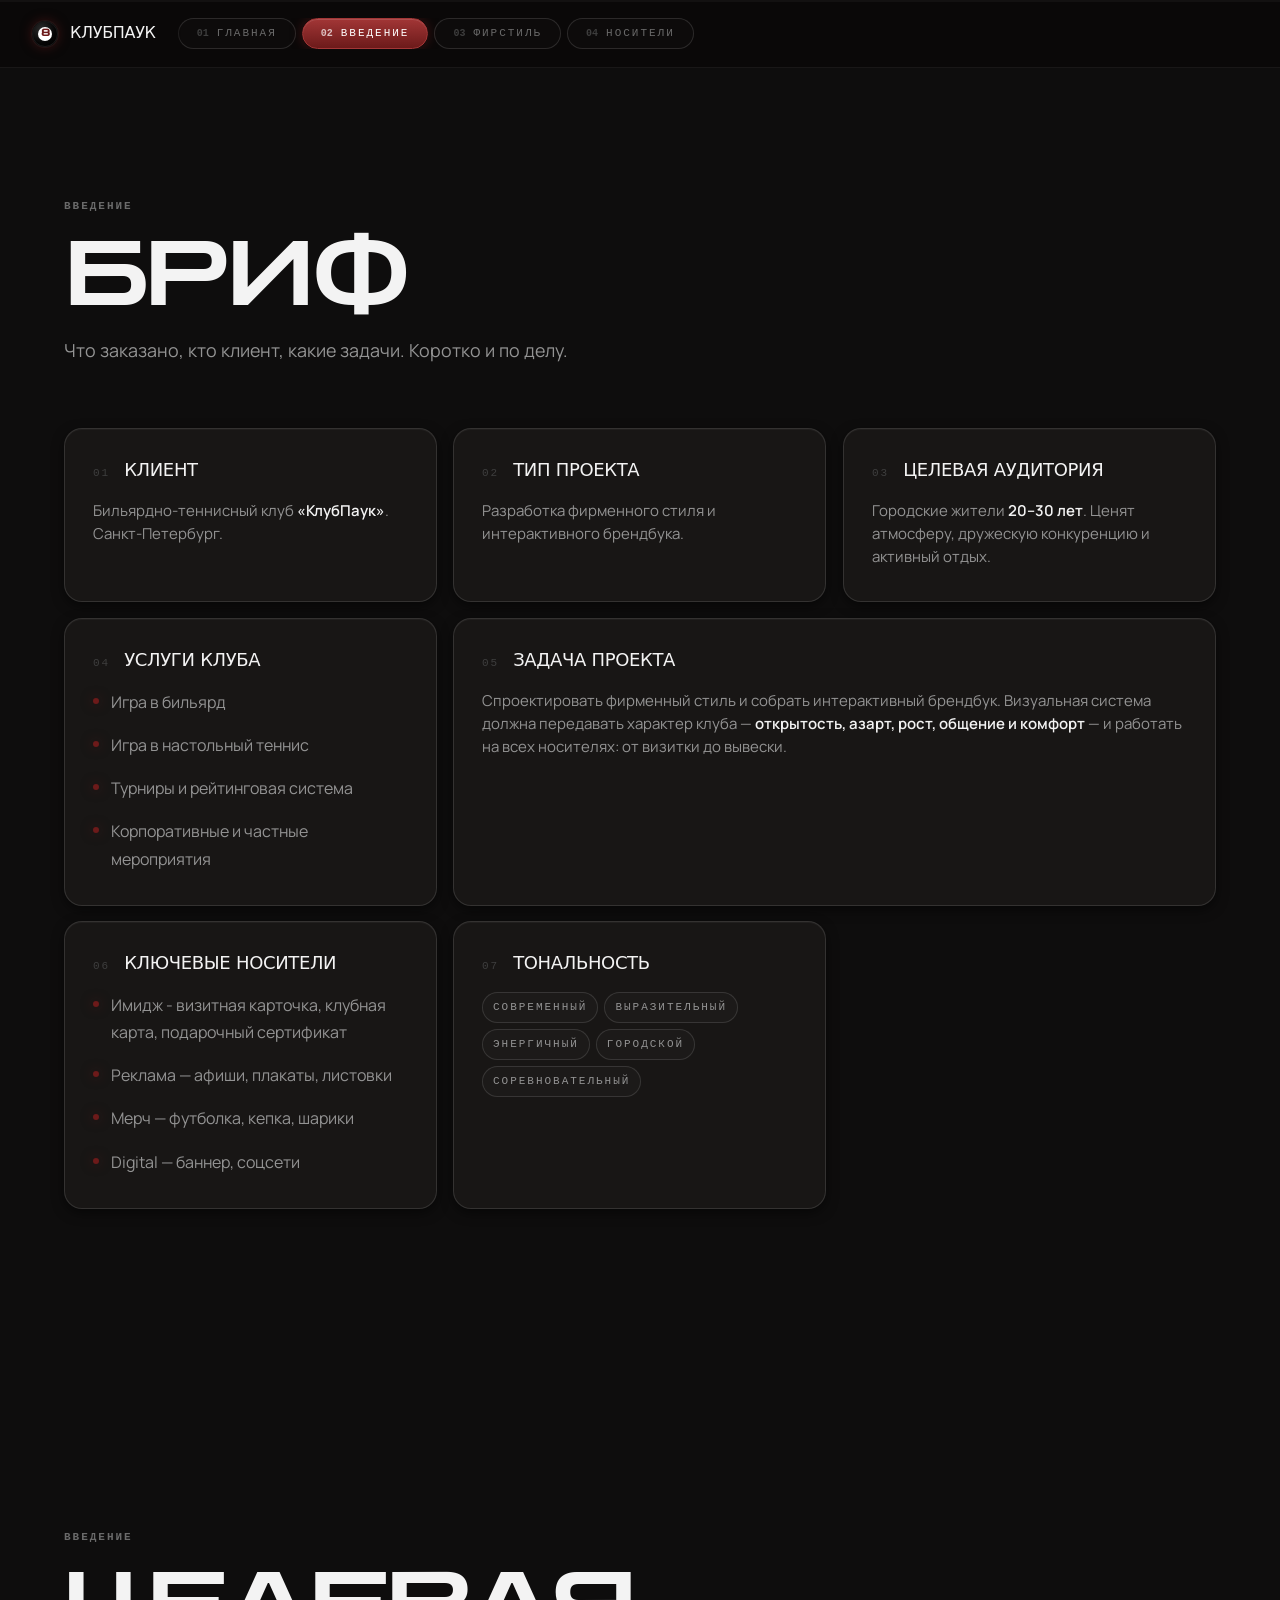
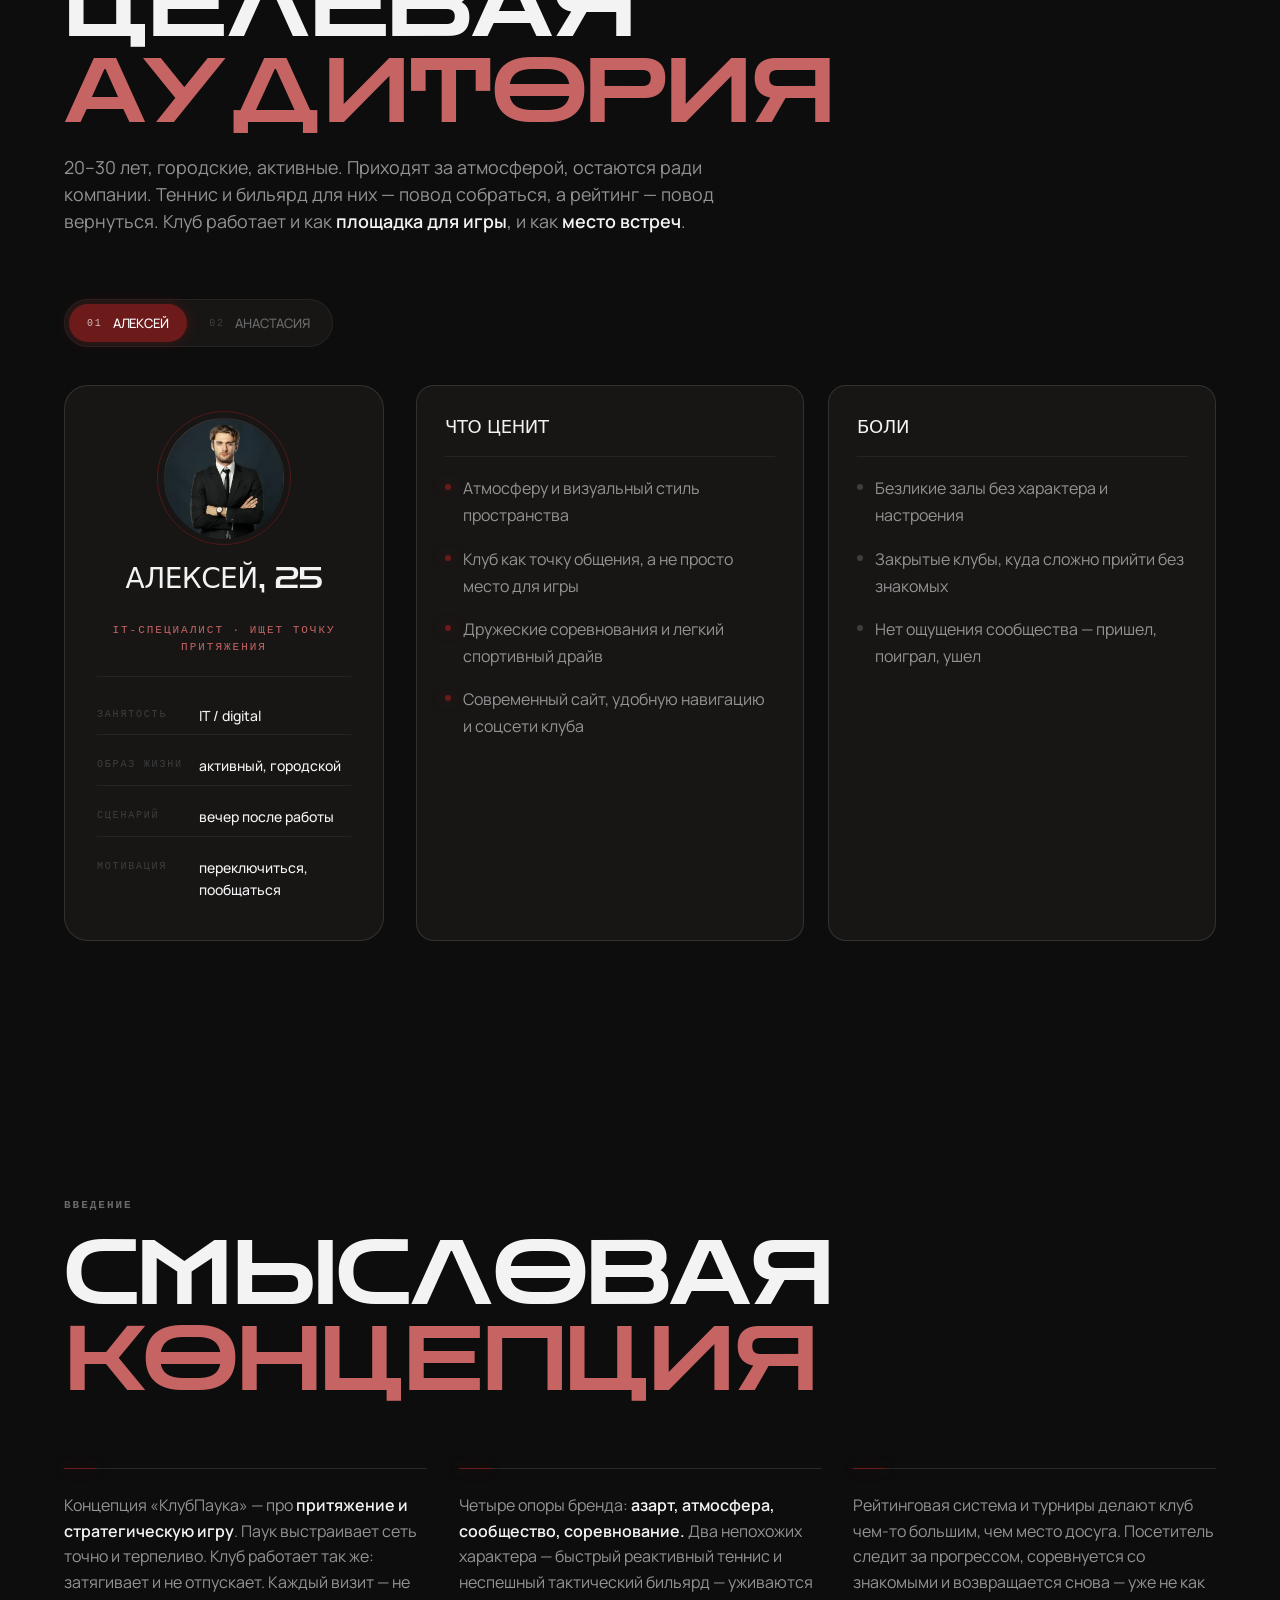
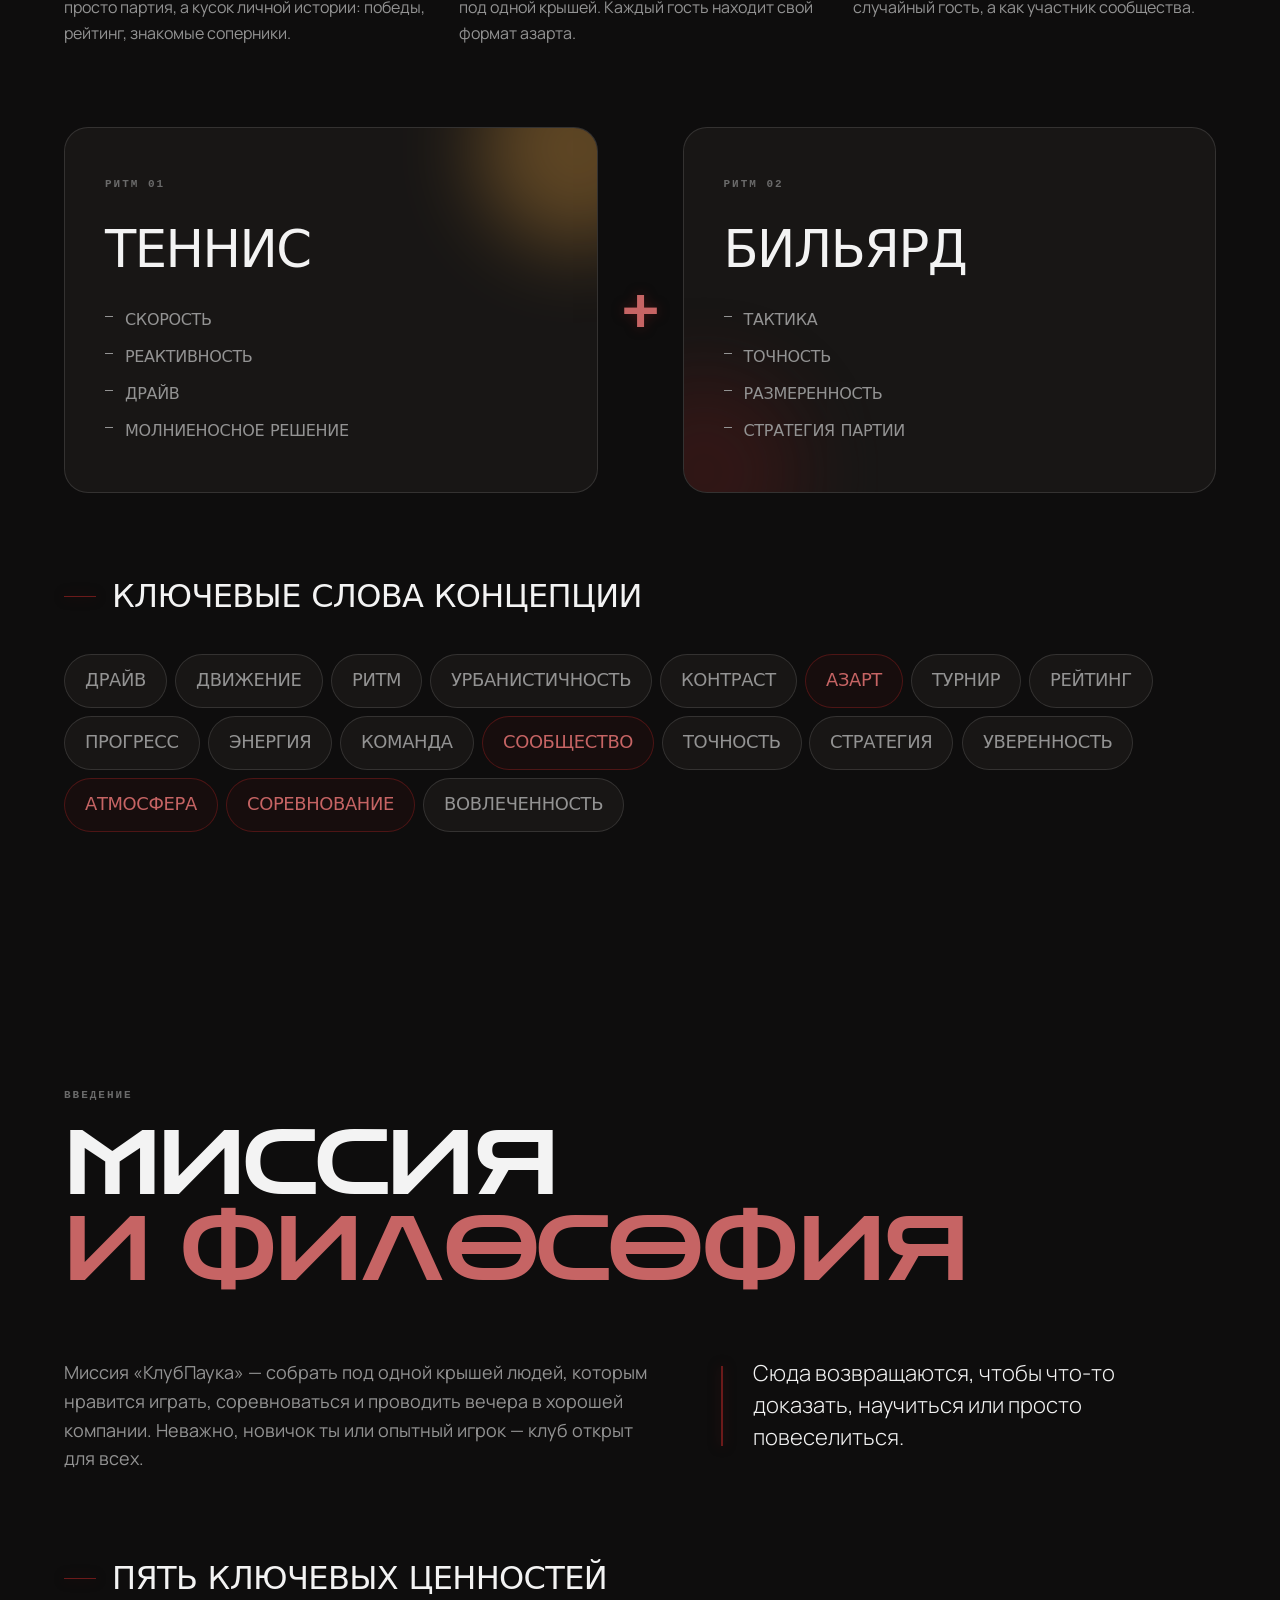
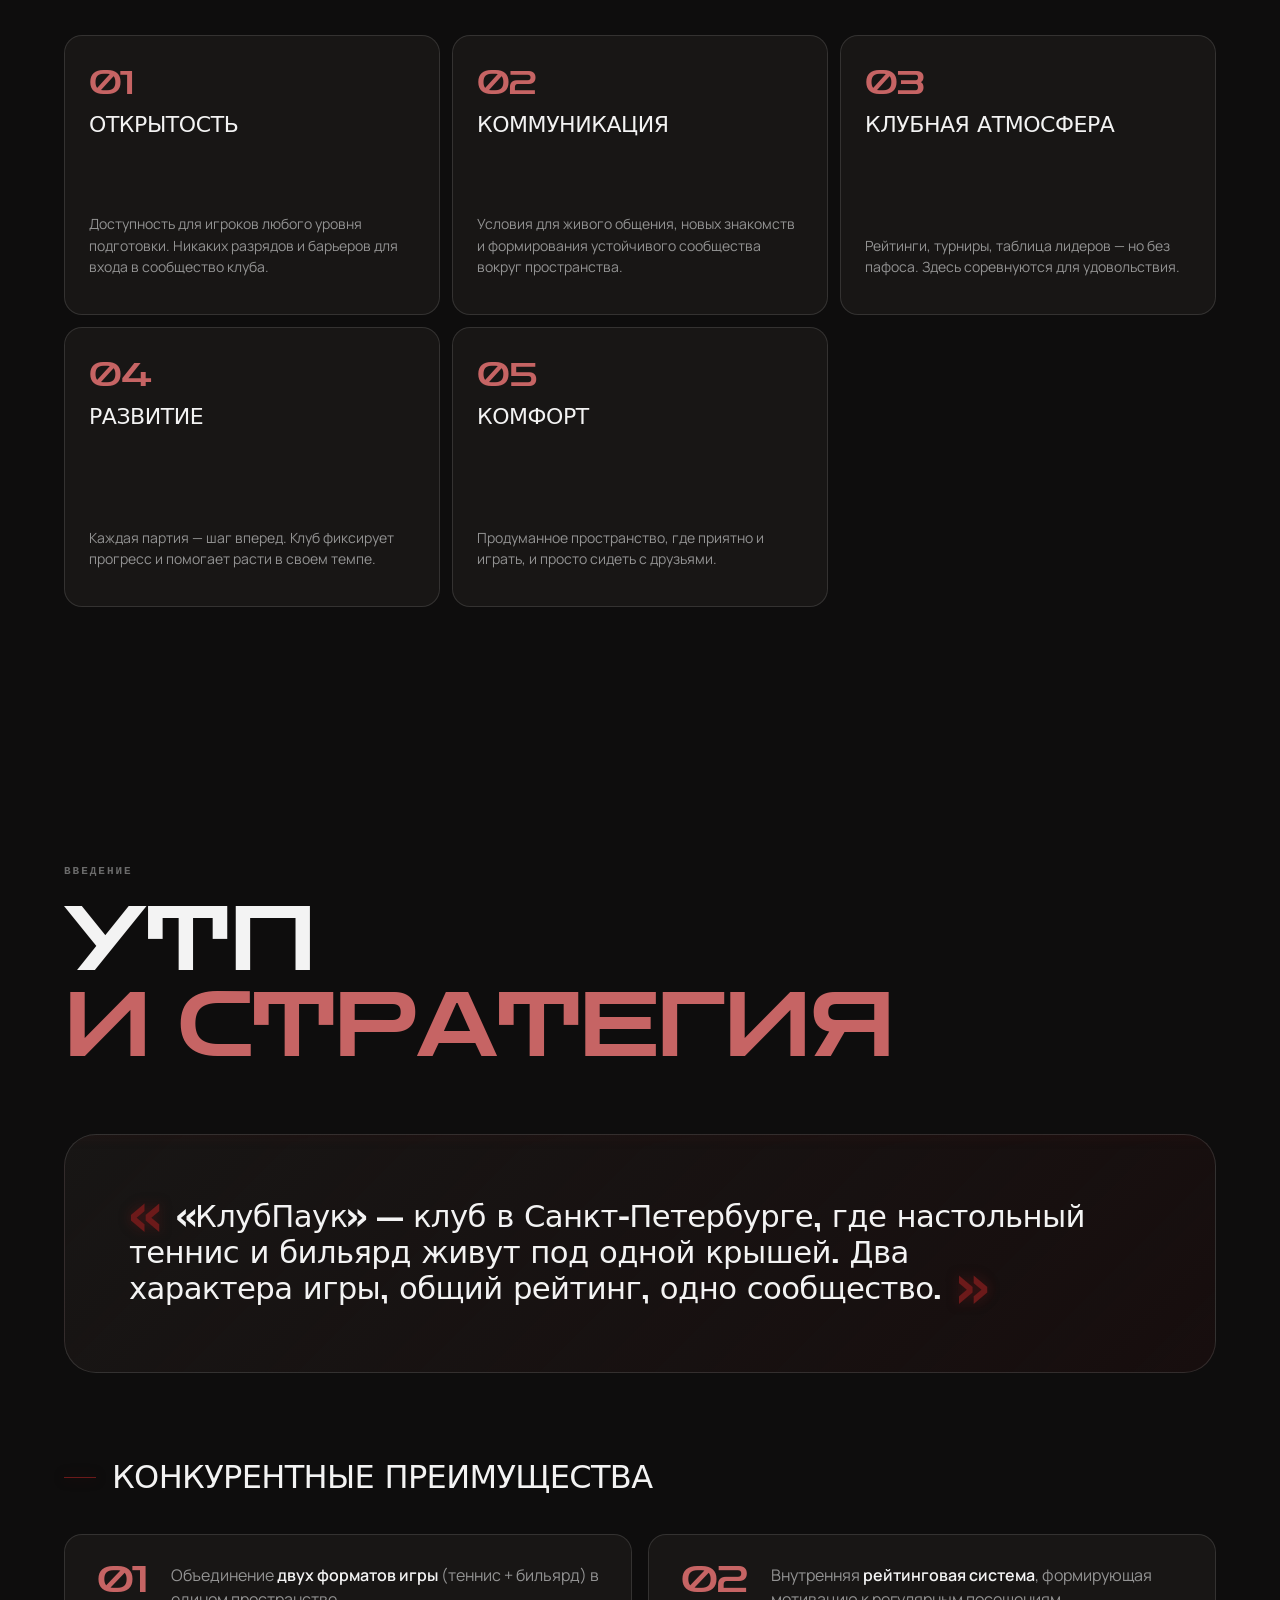
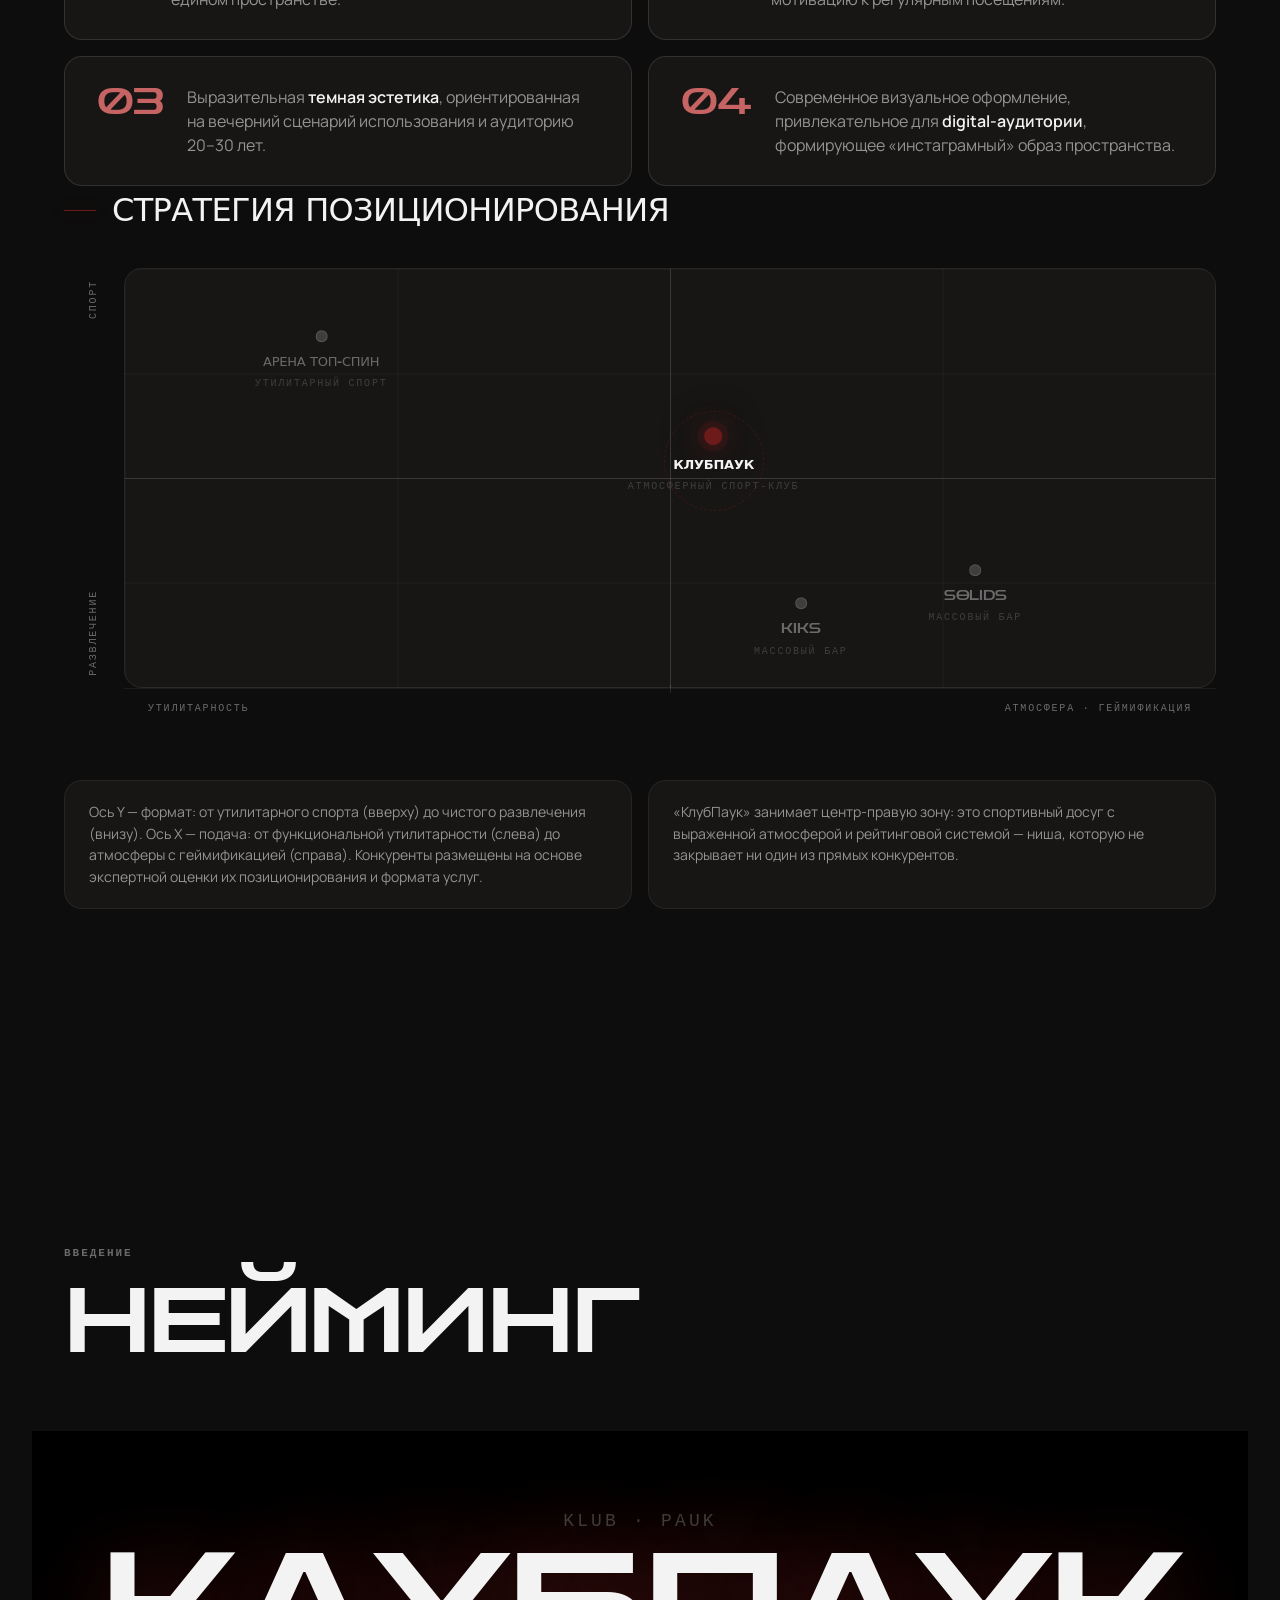
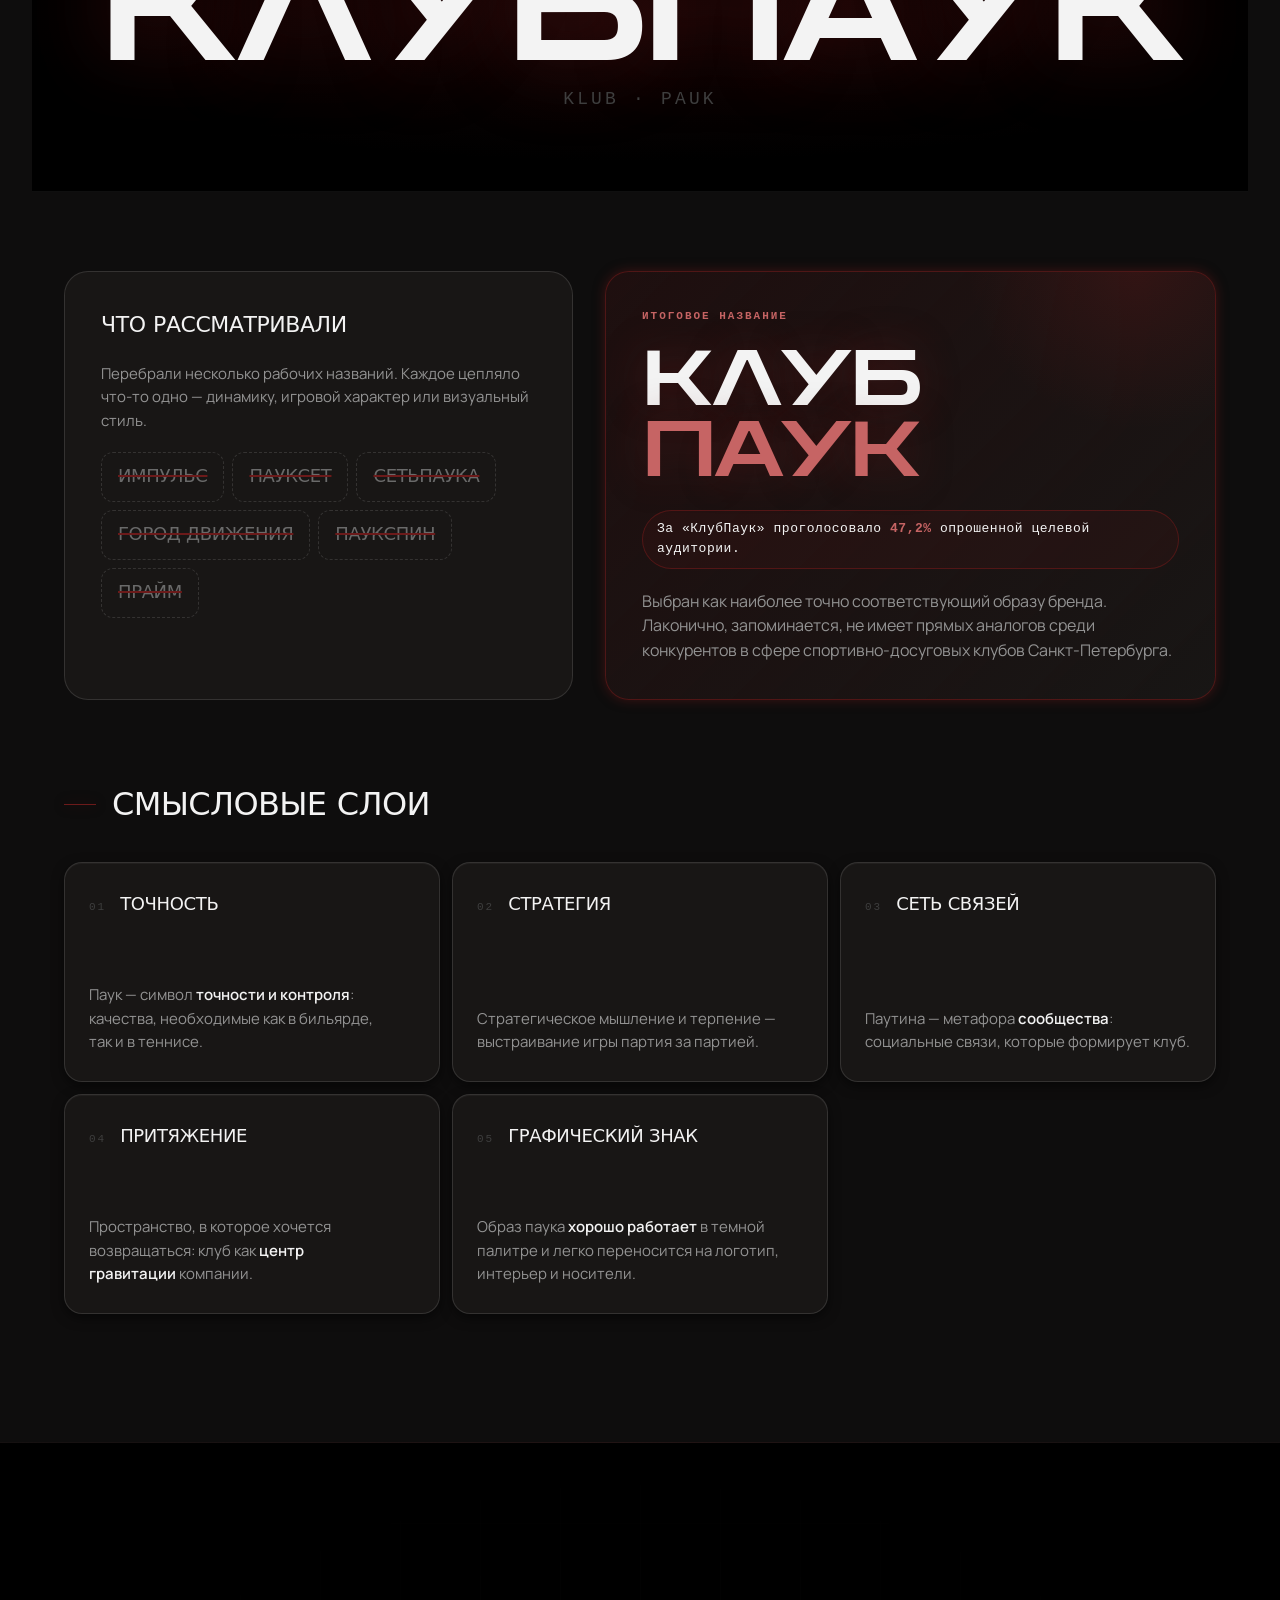
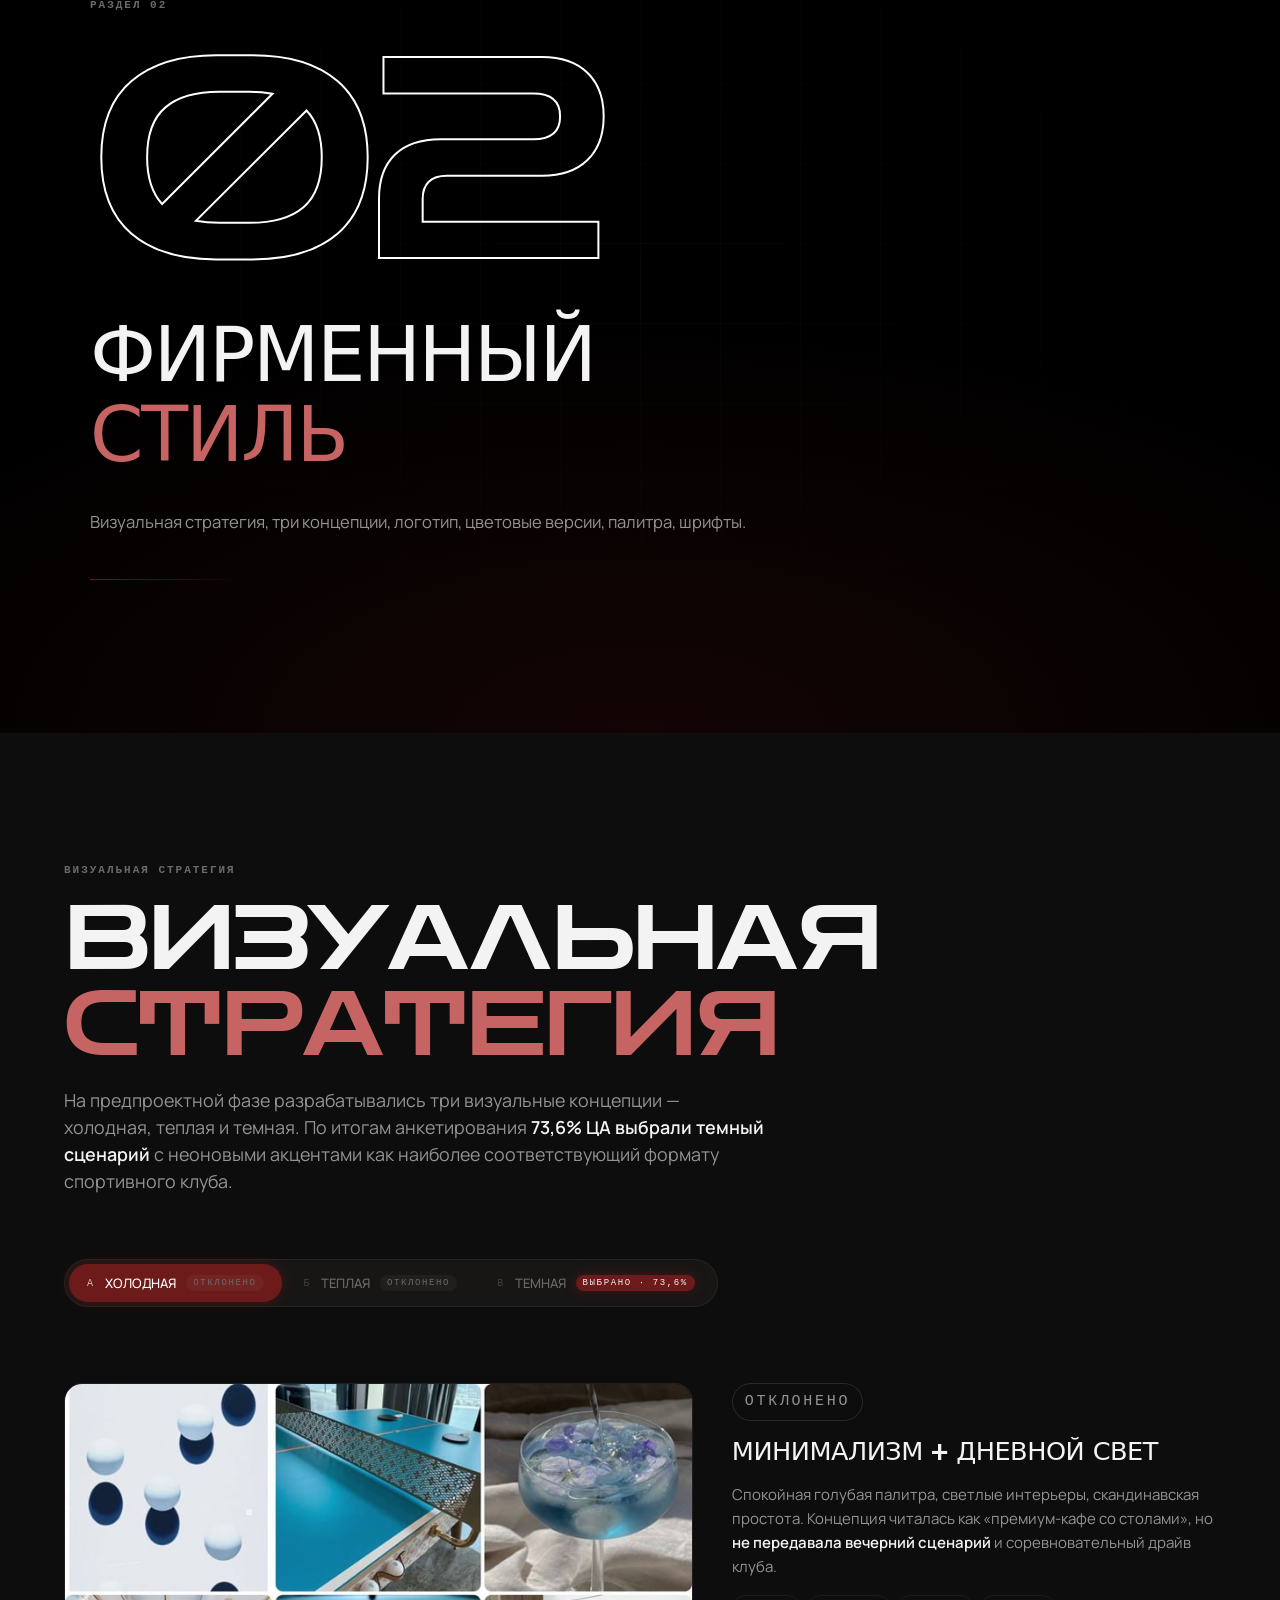
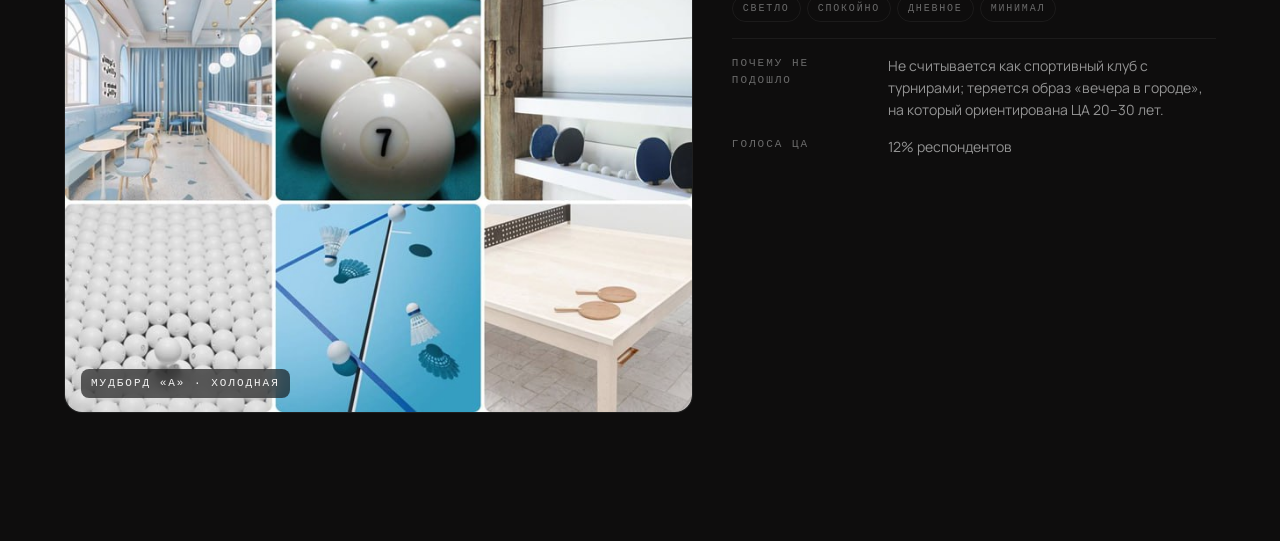
==== page-2.html @ 1e9c8968 "разбил одностраничник на 4 страницы + табы навигации - index.html — обложка и содержание - page-2.ht" ====
﻿<!doctype html>
<html lang="ru">
<head>
  <meta charset="utf-8">
  <meta name="viewport" content="width=device-width, initial-scale=1">
  <title>КлубПаук · Введение — Бриф, аудитория, концепция, нейминг, визуальная стратегия</title>
  <meta name="description" content="Интерактивный брендбук бильярдно-теннисного клуба «КлубПаук». Фирменный стиль, миссия, ЦА, нейминг, концепция.">
  <link rel="stylesheet" href="css/tokens.css">
  <link rel="stylesheet" href="css/style.css">
  <link rel="stylesheet" href="css/ch02.css">
  <link rel="stylesheet" href="css/ch03.css">
  <link rel="stylesheet" href="css/ch04.css">
  <link rel="stylesheet" href="css/ch05.css">
  <link rel="stylesheet" href="css/ch06.css">
  <link rel="stylesheet" href="css/ch07.css">
  <link rel="stylesheet" href="css/ch08.css">

</head>
<body class="pk-root" data-page="2">

  <svg style="display:none">
    <symbol id="icon-placeholder" viewBox="0 0 32 32" fill="none" stroke="currentColor" stroke-width="1.5" stroke-linecap="round" stroke-linejoin="round">
      <rect x="3" y="6" width="26" height="20" rx="2"/>
      <circle cx="11" cy="13" r="2.5"/>
      <path d="M3 22 L12 14 L18 19 L23 15 L29 21"/>
    </symbol>
    <symbol id="icon-close" viewBox="0 0 24 24" fill="none" stroke="currentColor" stroke-width="2" stroke-linecap="round">
      <line x1="6" y1="6" x2="18" y2="18"/><line x1="18" y1="6" x2="6" y2="18"/>
    </symbol>
    <symbol id="icon-search" viewBox="0 0 24 24" fill="none" stroke="currentColor" stroke-width="2" stroke-linecap="round">
      <circle cx="11" cy="11" r="7"/><line x1="16" y1="16" x2="21" y2="21"/><line x1="11" y1="8" x2="11" y2="14"/><line x1="8" y1="11" x2="14" y2="11"/>
    </symbol>
    <symbol id="icon-arrow" viewBox="0 0 14 14" fill="none">
      <path d="M3 7h8M7 3l4 4-4 4" stroke="currentColor" stroke-width="1.6" stroke-linecap="round" stroke-linejoin="round"/>
    </symbol>
  </svg>

  <!-- ─────────── PROGRESS BAR ─────────── -->
  <div class="bb-progress" aria-hidden="true"><span class="bb-progress__bar"></span></div>

  <header class="bb-nav" role="banner">
    <a href="index.html" class="bb-nav__brand" aria-label="КлубПаук — на главную">
      <span class="bb-nav__mark" aria-hidden="true">
        <span class="ball">8</span>
      </span>
      <span class="bb-nav__wm">КлубПаук</span>
    </a>

    <nav class="bb-pagenav" aria-label="Разделы брендбука">
      <a class="bb-pagenav__tab" href="index.html"><i>01</i><span>Главная</span></a>
      <a class="bb-pagenav__tab is-active" href="page-2.html"><i>02</i><span>Введение</span></a>
      <a class="bb-pagenav__tab" href="page-3.html"><i>03</i><span>Фирстиль</span></a>
      <a class="bb-pagenav__tab" href="page-4.html"><i>04</i><span>Носители</span></a>
    </nav>

    <button class="bb-nav__toggle" type="button" aria-label="Открыть меню" aria-expanded="false" aria-controls="bb-mobile-nav">
      <span></span><span></span><span></span>
    </button>
  </header>

  <nav class="bb-mobile" id="bb-mobile-nav" aria-label="Содержание (мобильное)" hidden>
    <p class="bb-mobile__chap">Разделы брендбука</p>
    <ol>
      <li><a href="index.html"><i>01</i> Главная · содержание</a></li>
      <li><a href="page-2.html" aria-current="page"><i>02</i> Введение</a></li>
      <li><a href="page-3.html"><i>03</i> Фирменный стиль</a></li>
      <li><a href="page-4.html"><i>04</i> Применение и носители</a></li>
    </ol>
  </nav>

  <main id="content">

    <section id="screen-2" class="bb-screen bb-brief" data-screen-label="03 Бриф" aria-labelledby="brief-h">
      <header class="bb-screen__head reveal">
        <span class="bb-eyebrow">Введение</span>
        <h2 id="brief-h" class="bb-h">Бриф</h2>
        <p class="bb-lede">
          Что заказано, кто клиент, какие задачи. Коротко и по делу.
        </p>
      </header>

      <div class="bb-brief__grid">
        <article class="bb-card bb-brief__card reveal">
          <header><span class="bb-card__num">01</span><h3>Клиент</h3></header>
          <p>Бильярдно-теннисный клуб <b>«КлубПаук»</b>. Санкт-Петербург.</p>
        </article>

        <article class="bb-card bb-brief__card reveal">
          <header><span class="bb-card__num">02</span><h3>Тип проекта</h3></header>
          <p>Разработка фирменного стиля и интерактивного брендбука.</p>
        </article>

        <article class="bb-card bb-brief__card reveal">
          <header><span class="bb-card__num">03</span><h3>Целевая аудитория</h3></header>
          <p>Городские жители <b>20–30 лет</b>. Ценят атмосферу, дружескую конкуренцию и активный отдых.</p>
        </article>

        <article class="bb-card bb-brief__card reveal">
          <header><span class="bb-card__num">04</span><h3>Услуги клуба</h3></header>
          <ul class="bb-list">
            <li>Игра в бильярд</li>
            <li>Игра в настольный теннис</li>
            <li>Турниры и рейтинговая система</li>
            <li>Корпоративные и частные мероприятия</li>
          </ul>
        </article>

        <article class="bb-card bb-brief__card bb-brief__card--wide reveal">
          <header><span class="bb-card__num">05</span><h3>Задача проекта</h3></header>
          <p>Спроектировать фирменный стиль и собрать интерактивный брендбук. Визуальная система должна передавать характер клуба — <b>открытость, азарт, рост, общение и комфорт</b> — и работать на всех носителях: от визитки до вывески.</p>
        </article>

        <article class="bb-card bb-brief__card reveal">
          <header><span class="bb-card__num">06</span><h3>Ключевые носители</h3></header>
          <ul class="bb-list">
            <li>Имидж - визитная карточка, клубная карта, подарочный сертификат</li>
            <li>Реклама — афиши, плакаты, листовки</li>
            <li>Мерч — футболка, кепка, шарики</li>
            <li>Digital — баннер, соцсети</li>
          </ul>
        </article>

        <article class="bb-card bb-brief__card reveal">
          <header><span class="bb-card__num">07</span><h3>Тональность</h3></header>
          <ul class="bb-tags">
            <li>Современный</li><li>Выразительный</li><li>Энергичный</li><li>Городской</li><li>Соревновательный</li>
          </ul>
        </article>
      </div>

    </section>

    <!-- ═════════════════════ 05 · AUDIENCE ═════════════════════ -->
    <section id="screen-5" class="bb-screen bb-aud" data-screen-label="04 Аудитория" aria-labelledby="aud-h">
      <header class="bb-screen__head reveal">
        <span class="bb-eyebrow">Введение</span>
        <h2 id="aud-h" class="bb-h">Целевая<br><em>аудитория</em></h2>
        <p class="bb-lede">
          20–30 лет, городские, активные. Приходят за атмосферой, остаются ради компании.
          Теннис и бильярд для них — повод собраться, а рейтинг — повод вернуться.
          Клуб работает и как <b>площадка для игры</b>, и как <b>место встреч</b>.
        </p>
      </header>

      <div class="bb-tabs reveal" role="tablist" aria-label="Сегменты целевой аудитории">
        <button class="bb-tab is-active" role="tab" aria-selected="true" aria-controls="aud-panel-1" id="aud-tab-1" data-tab="1">
          <em>01</em><span>Алексей</span>
        </button>
        <button class="bb-tab" role="tab" aria-selected="false" aria-controls="aud-panel-2" id="aud-tab-2" data-tab="2" tabindex="-1">
          <em>02</em><span>Анастасия</span>
        </button>
      </div>

      <div class="bb-tabpanel is-active" id="aud-panel-1" role="tabpanel" aria-labelledby="aud-tab-1" tabindex="0">
        <div class="bb-persona">
          <aside class="bb-persona__card">
            <div class="bb-persona__avatar" aria-hidden="true">
              <img src="assets/audience-avatar-1.png" alt="Алексей, 25" loading="lazy">
              <i class="bb-persona__halo"></i>
            </div>
            <h3>Алексей, 25</h3>
            <p class="bb-persona__role">IT-специалист · ищет точку притяжения</p>
            <dl>
              <div><dt>Занятость</dt><dd>IT / digital</dd></div>
              <div><dt>Образ жизни</dt><dd>активный, городской</dd></div>
              <div><dt>Сценарий</dt><dd>вечер после работы</dd></div>
              <div><dt>Мотивация</dt><dd>переключиться, пообщаться</dd></div>
            </dl>
          </aside>
          <div class="bb-persona__body">
            <div class="bb-persona__col">
              <h4>Что ценит</h4>
              <ul class="bb-list">
                <li>Атмосферу и визуальный стиль пространства</li>
                <li>Клуб как точку общения, а не просто место для игры</li>
                <li>Дружеские соревнования и легкий спортивный драйв</li>
                <li>Современный сайт, удобную навигацию и соцсети клуба</li>
              </ul>
            </div>
            <div class="bb-persona__col">
              <h4>Боли</h4>
              <ul class="bb-list bb-list--neg">
                <li>Безликие залы без характера и настроения</li>
                <li>Закрытые клубы, куда сложно прийти без знакомых</li>
                <li>Нет ощущения сообщества — пришел, поиграл, ушел</li>
              </ul>
            </div>
          </div>
        </div>
      </div>

      <div class="bb-tabpanel" id="aud-panel-2" role="tabpanel" aria-labelledby="aud-tab-2" tabindex="0" hidden>
        <div class="bb-persona">
          <aside class="bb-persona__card">
            <div class="bb-persona__avatar" aria-hidden="true">
              <img src="assets/audience-avatar-2.png" alt="Анастасия, 23" loading="lazy">
              <i class="bb-persona__halo"></i>
            </div>
            <h3>Анастасия, 23</h3>
            <p class="bb-persona__role">Студентка · приходит за впечатлениями</p>
            <dl>
              <div><dt>Занятость</dt><dd>студентка</dd></div>
              <div><dt>Образ жизни</dt><dd>социально активный</dd></div>
              <div><dt>Сценарий</dt><dd>вечер с друзьями</dd></div>
              <div><dt>Мотивация</dt><dd>эмоции, эстетика, фото</dd></div>
            </dl>
          </aside>
          <div class="bb-persona__body">
            <div class="bb-persona__col">
              <h4>Что ценит</h4>
              <ul class="bb-list">
                <li>Эстетику интерьера — «инстаграмное» пространство</li>
                <li>Комфортную и безопасную атмосферу для смешанных компаний</li>
                <li>Детали: освещение, цветовые акценты, музыку</li>
                <li>Клуб, который подходит и для игры, и для общения</li>
              </ul>
            </div>
            <div class="bb-persona__col">
              <h4>Боли</h4>
              <ul class="bb-list bb-list--neg">
                <li>«Мужские» заведения, где некомфортно прийти компанией</li>
                <li>Скучный интерьер без визуального характера</li>
                <li>Отсутствие уникальной атмосферы, которая выделяет место среди других</li>
              </ul>
            </div>
          </div>
        </div>
      </div>
    </section>

    <!-- ═════════════════════ 07 · CONCEPT ═════════════════════ -->
    <section id="screen-7" class="bb-screen bb-concept" data-screen-label="05 Концепция" aria-labelledby="concept-h">
      <header class="bb-screen__head reveal">
        <span class="bb-eyebrow">Введение</span>
        <h2 id="concept-h" class="bb-h">Смысловая<br><em>концепция</em></h2>
      </header>

      <div class="bb-concept__lede">
        <p class="reveal">
          Концепция «КлубПаука» — про <b>притяжение и стратегическую игру</b>.
          Паук выстраивает сеть точно и терпеливо. Клуб работает так же:
          затягивает и не отпускает. Каждый визит — не просто партия,
          а кусок личной истории: победы, рейтинг, знакомые соперники.
        </p>
        <p class="reveal">
          Четыре опоры бренда: <b>азарт, атмосфера, сообщество, соревнование.</b>
          Два непохожих характера — быстрый реактивный теннис и неспешный тактический бильярд — уживаются под одной крышей. Каждый гость находит свой формат азарта.
        </p>
        <p class="reveal">
          Рейтинговая система и турниры делают клуб чем-то большим, чем место досуга.
          Посетитель следит за прогрессом, соревнуется со знакомыми и возвращается снова — уже не как случайный гость, а как участник сообщества.
        </p>
      </div>

      <div class="bb-concept__split reveal">
        <article class="bb-concept__char bb-concept__char--tennis">
          <span class="bb-eyebrow">Ритм 01</span>
          <h3>Теннис</h3>
          <ul>
            <li>Скорость</li>
            <li>Реактивность</li>
            <li>Драйв</li>
            <li>Молниеносное решение</li>
          </ul>
        </article>
        <span class="bb-concept__plus" aria-hidden="true">+</span>
        <article class="bb-concept__char bb-concept__char--pool">
          <span class="bb-eyebrow">Ритм 02</span>
          <h3>Бильярд</h3>
          <ul>
            <li>Тактика</li>
            <li>Точность</li>
            <li>Размеренность</li>
            <li>Стратегия партии</li>
          </ul>
        </article>
      </div>

      <h3 class="bb-concept__sub reveal">Ключевые слова концепции</h3>

      <ul class="bb-keywords" aria-label="Ключевые слова концепции бренда">
        <li class="reveal" style="--i:1">драйв</li>
        <li class="reveal" style="--i:2">движение</li>
        <li class="reveal" style="--i:3">ритм</li>
        <li class="reveal" style="--i:4">урбанистичность</li>
        <li class="reveal" style="--i:5">контраст</li>
        <li class="reveal bb-keyword--accent" style="--i:6">азарт</li>
        <li class="reveal" style="--i:7">турнир</li>
        <li class="reveal" style="--i:8">рейтинг</li>
        <li class="reveal" style="--i:9">прогресс</li>
        <li class="reveal" style="--i:10">энергия</li>
        <li class="reveal" style="--i:11">команда</li>
        <li class="reveal bb-keyword--accent" style="--i:12">сообщество</li>
        <li class="reveal" style="--i:13">точность</li>
        <li class="reveal" style="--i:14">стратегия</li>
        <li class="reveal" style="--i:15">уверенность</li>
        <li class="reveal bb-keyword--accent" style="--i:16">атмосфера</li>
        <li class="reveal bb-keyword--accent" style="--i:17">соревнование</li>
        <li class="reveal" style="--i:18">вовлеченность</li>
      </ul>
    </section>

    <!-- ═════════════════════ 03 · MISSION ═════════════════════ -->
    <section id="screen-3" class="bb-screen bb-mission" data-screen-label="06 Миссия" aria-labelledby="mission-h">
      <header class="bb-screen__head reveal">
        <span class="bb-eyebrow">Введение</span>
        <h2 id="mission-h" class="bb-h">Миссия<br><em>и философия</em></h2>
      </header>

      <div class="bb-mission__lede reveal">
        <p>
          Миссия «КлубПаука» — собрать под одной крышей людей, которым нравится играть, соревноваться и проводить вечера в хорошей компании. Неважно, новичок ты или опытный игрок — клуб открыт для всех.
        </p>
        <p class="bb-mission__pull">
          Сюда возвращаются, чтобы что-то доказать, научиться или просто повеселиться.
        </p>
      </div>

      <h3 class="bb-mission__sub reveal">Пять ключевых ценностей</h3>

      <div class="bb-values">
        <article class="bb-value reveal" style="--i:1">
          <span class="bb-value__num">01</span>
          <h4>Открытость</h4>
          <p>Доступность для игроков любого уровня подготовки. Никаких разрядов и барьеров для входа в сообщество клуба.</p>
        </article>
        <article class="bb-value reveal" style="--i:2">
          <span class="bb-value__num">02</span>
          <h4>Коммуникация</h4>
          <p>Условия для живого общения, новых знакомств и формирования устойчивого сообщества вокруг пространства.</p>
        </article>
        <article class="bb-value reveal" style="--i:3">
          <span class="bb-value__num">03</span>
          <h4>Клубная атмосфера</h4>
          <p>Рейтинги, турниры, таблица лидеров — но без пафоса. Здесь соревнуются для удовольствия.</p>
        </article>
        <article class="bb-value reveal" style="--i:4">
          <span class="bb-value__num">04</span>
          <h4>Развитие</h4>
          <p>Каждая партия — шаг вперед. Клуб фиксирует прогресс и помогает расти в своем темпе.</p>
        </article>
        <article class="bb-value reveal" style="--i:5">
          <span class="bb-value__num">05</span>
          <h4>Комфорт</h4>
          <p>Продуманное пространство, где приятно и играть, и просто сидеть с друзьями.</p>
        </article>
      </div>
    </section>

    <!-- ═════════════════════ 04 · UTP ═════════════════════ -->
    <section id="screen-4" class="bb-screen bb-utp" data-screen-label="07 УТП" aria-labelledby="utp-h">
      <header class="bb-screen__head reveal">
        <span class="bb-eyebrow">Введение</span>
        <h2 id="utp-h" class="bb-h">УТП<br><em>и&nbsp;стратегия</em></h2>
      </header>

      <figure class="bb-utp__quote reveal">
        <blockquote>
          <span class="bb-utp__quotemark" aria-hidden="true">«</span>
          <p>«КлубПаук» — клуб в Санкт-Петербурге, где настольный теннис и бильярд живут под одной крышей. Два характера игры, общий рейтинг, одно сообщество.</p>
          <span class="bb-utp__quotemark bb-utp__quotemark--end" aria-hidden="true">»</span>
        </blockquote>
      </figure>

      <h3 class="bb-utp__sub reveal">Конкурентные преимущества</h3>

      <ol class="bb-utp__list">
        <li class="reveal" style="--i:1">
          <span class="bb-utp__num">01</span>
          <p>Объединение <b>двух форматов игры</b> (теннис + бильярд) в едином пространстве.</p>
        </li>
        <li class="reveal" style="--i:2">
          <span class="bb-utp__num">02</span>
          <p>Внутренняя <b>рейтинговая система</b>, формирующая мотивацию к регулярным посещениям.</p>
        </li>
        <li class="reveal" style="--i:3">
          <span class="bb-utp__num">03</span>
          <p>Выразительная <b>темная эстетика</b>, ориентированная на вечерний сценарий использования и аудиторию 20–30 лет.</p>
        </li>
        <li class="reveal" style="--i:4">
          <span class="bb-utp__num">04</span>
          <p>Современное визуальное оформление, привлекательное для <b>digital-аудитории</b>, формирующее «инстаграмный» образ пространства.</p>
        </li>
      </ol>

      <h3 class="bb-utp__sub reveal">Стратегия позиционирования</h3>

      <div class="bb-utp__map reveal" role="img" aria-label="Карта позиционирования: КлубПаук занимает середину между утилитарным спортом и развлекательным баром.">
        <div class="bb-utp__axis bb-utp__axis--y">
          <span class="bb-utp__axis-end bb-utp__axis-end--top">Спорт</span>
          <span class="bb-utp__axis-end bb-utp__axis-end--bot">Развлечение</span>
        </div>
        <div class="bb-utp__plane">
          <span class="bb-utp__dot bb-utp__dot--ghost" style="--x:18%;--y:22%">
            <em>Арена Топ-Спин</em>
            <i>утилитарный спорт</i>
          </span>
          <span class="bb-utp__dot bb-utp__dot--ghost" style="--x:78%;--y:78%">
            <em>Solids</em>
            <i>массовый бар</i>
          </span>
          <span class="bb-utp__dot bb-utp__dot--ghost" style="--x:62%;--y:86%">
            <em>Kiks</em>
            <i>массовый бар</i>
          </span>
          <span class="bb-utp__dot bb-utp__dot--us" style="--x:54%;--y:46%">
            <em>КлубПаук</em>
            <i>атмосферный спорт-клуб</i>
          </span>
          <span class="bb-utp__crosshair" style="--x:54%;--y:46%" aria-hidden="true"></span>
        </div>
        <div class="bb-utp__axis bb-utp__axis--x">
          <span class="bb-utp__axis-end">Утилитарность</span>
          <span class="bb-utp__axis-end">Атмосфера&nbsp;·&nbsp;геймификация</span>
        </div>
      </div>
      <div class="bb-utp__map-desc reveal">
        <p>Ось Y — формат: от утилитарного спорта (вверху) до чистого развлечения (внизу). Ось X — подача: от функциональной утилитарности (слева) до атмосферы с геймификацией (справа). Конкуренты размещены на основе экспертной оценки их позиционирования и формата услуг.</p>
        <p>«КлубПаук» занимает центр-правую зону: это спортивный досуг с выраженной атмосферой и рейтинговой системой — ниша, которую не закрывает ни один из прямых конкурентов.</p>
      </div>
    </section>

    <!-- ═════════════════════ 06 · NAMING ═════════════════════ -->
    <section id="screen-6" class="bb-screen bb-name" data-screen-label="08 Нейминг" aria-labelledby="name-h">
      <header class="bb-screen__head reveal">
        <span class="bb-eyebrow">Введение</span>
        <h2 id="name-h" class="bb-h">Нейминг</h2>
      </header>

      <div class="bb-name__hero reveal" aria-hidden="true">
        <span class="bb-name__hero-en">KLUB · PAUK</span>
        <span class="bb-name__hero-ru">КлубПаук</span>
        <span class="bb-name__hero-en">KLUB · PAUK</span>
      </div>

      <div class="bb-name__grid">
        <div class="bb-name__col reveal">
          <h3>Что рассматривали</h3>
          <p class="bb-name__intro">Перебрали несколько рабочих названий. Каждое цепляло что-то одно — динамику, игровой характер или визуальный стиль.</p>
          <ul class="bb-name__rejected" aria-label="Отклоненные варианты названия">
            <li><s>ИМПУЛЬС</s></li>
            <li><s>ПАУКСЕТ</s></li>
            <li><s>СЕТЬПАУКА</s></li>
            <li><s>ГОРОД ДВИЖЕНИЯ</s></li>
            <li><s>ПАУКСПИН</s></li>
            <li><s>ПРАЙМ</s></li>
          </ul>
        </div>

        <div class="bb-name__col bb-name__col--final reveal">
          <span class="bb-eyebrow bb-eyebrow--red">Итоговое название</span>
          <p class="bb-name__final"><span>Клуб</span><span>Паук</span></p>
          <p class="bb-name__vote">За «КлубПаук» проголосовало <b>47,2%</b> опрошенной целевой аудитории.</p>
          <p class="bb-name__why">
            Выбран как наиболее точно соответствующий образу бренда. Лаконично, запоминается,
            не имеет прямых аналогов среди конкурентов в сфере спортивно-досуговых клубов Санкт-Петербурга.
          </p>
        </div>
      </div>

      <h3 class="bb-name__sub reveal">Смысловые слои</h3>

      <div class="bb-name__layers">
        <article class="bb-card bb-name__layer reveal" style="--i:1">
          <header><span class="bb-card__num">01</span><h4>Точность</h4></header>
          <p>Паук — символ <b>точности и&nbsp;контроля</b>: качества, необходимые как в&nbsp;бильярде, так и&nbsp;в&nbsp;теннисе.</p>
        </article>
        <article class="bb-card bb-name__layer reveal" style="--i:2">
          <header><span class="bb-card__num">02</span><h4>Стратегия</h4></header>
          <p>Стратегическое мышление и&nbsp;терпение — выстраивание игры партия за&nbsp;партией.</p>
        </article>
        <article class="bb-card bb-name__layer reveal" style="--i:3">
          <header><span class="bb-card__num">03</span><h4>Сеть связей</h4></header>
          <p>Паутина — метафора <b>сообщества</b>: социальные связи, которые формирует клуб.</p>
        </article>
        <article class="bb-card bb-name__layer reveal" style="--i:4">
          <header><span class="bb-card__num">04</span><h4>Притяжение</h4></header>
          <p>Пространство, в&nbsp;которое хочется возвращаться: клуб как <b>центр гравитации</b> компании.</p>
        </article>
        <article class="bb-card bb-name__layer reveal" style="--i:5">
          <header><span class="bb-card__num">05</span><h4>Графический знак</h4></header>
          <p>Образ паука <b>хорошо работает</b> в&nbsp;темной палитре и&nbsp;легко переносится на логотип, интерьер и&nbsp;носители.</p>
        </article>
      </div>
    </section>

    <!-- ═════════════════════ CHAPTER OPENER · 02 ФИРМЕННЫЙ СТИЛЬ ═════════════════════ -->
    <section class="bb-chap-opener" data-screen-label="Раздел 02 · Фирменный стиль" aria-hidden="false">
      <div class="bb-chap-opener__inner reveal">
        <span class="bb-eyebrow">Раздел 02</span>
        <p class="bb-chap-opener__num">02</p>
        <h2 class="bb-chap-opener__title">Фирменный<br><em>стиль</em></h2>
        <p class="bb-chap-opener__lede">Визуальная стратегия, три концепции, логотип, цветовые версии, палитра, шрифты.</p>
        <span class="bb-chap-opener__rule" aria-hidden="true"></span>
      </div>
    </section>

    <!-- ═════════════════════ 09 · STRATEGY + 3 CONCEPTS ═════════════════════ -->
    <section id="screen-9" class="bb-screen bb-strategy" data-screen-label="09 Визуальная стратегия" aria-labelledby="strat-h">
      <header class="bb-screen__head reveal">
        <span class="bb-eyebrow">Визуальная стратегия</span>
        <h2 id="strat-h" class="bb-h">Визуальная<br><em>стратегия</em></h2>
        <p class="bb-lede">На предпроектной фазе разрабатывались три визуальные концепции — холодная, теплая и темная. По итогам анкетирования <b>73,6% ЦА выбрали темный сценарий</b> с неоновыми акцентами как наиболее соответствующий формату спортивного клуба.</p>
      </header>

      <div class="bb-tabs bb-tabs--strat reveal" role="tablist" aria-label="Три визуальные концепции">
        <button class="bb-tab is-active" role="tab" aria-selected="true" aria-controls="strat-panel-1" id="strat-tab-1" data-tab="1"><em>А</em><span>Холодная</span><i class="bb-tab__pill bb-tab__pill--reject">отклонено</i></button>
        <button class="bb-tab" role="tab" aria-selected="false" aria-controls="strat-panel-2" id="strat-tab-2" data-tab="2" tabindex="-1"><em>Б</em><span>Теплая</span><i class="bb-tab__pill bb-tab__pill--reject">отклонено</i></button>
        <button class="bb-tab" role="tab" aria-selected="false" aria-controls="strat-panel-3" id="strat-tab-3" data-tab="3" tabindex="-1"><em>В</em><span>Темная</span><i class="bb-tab__pill bb-tab__pill--accept">выбрано · 73,6%</i></button>
      </div>

      <div class="bb-tabpanel is-active" id="strat-panel-1" role="tabpanel" aria-labelledby="strat-tab-1" tabindex="0">
        <div class="bb-strat__panel">
          <figure class="bb-strat__moodboard" data-tilt><img src="assets/moodboard-blue.jpg" alt="Мудборд «холодной» концепции — голубая палитра, минимализм, дневной свет." loading="lazy"><figcaption>Мудборд «А» · Холодная</figcaption></figure>
          <div class="bb-strat__body">
            <p class="bb-strat__verdict bb-strat__verdict--reject">Отклонено</p>
            <h3>Минимализм + дневной свет</h3>
            <p>Спокойная голубая палитра, светлые интерьеры, скандинавская простота. Концепция читалась как «премиум-кафе со столами», но <b>не передавала вечерний сценарий</b> и соревновательный драйв клуба.</p>
            <ul class="bb-strat__chips" aria-label="Тон концепции"><li>светло</li><li>спокойно</li><li>дневное</li><li>минимал</li></ul>
            <dl class="bb-strat__why">
              <div><dt>Почему не подошло</dt><dd>Не считывается как спортивный клуб с турнирами; теряется образ «вечера в городе», на который ориентирована ЦА 20–30 лет.</dd></div>
              <div><dt>Голоса ЦА</dt><dd>12% респондентов</dd></div>
            </dl>
          </div>
        </div>
      </div>

      <div class="bb-tabpanel" id="strat-panel-2" role="tabpanel" aria-labelledby="strat-tab-2" tabindex="0" hidden>
        <div class="bb-strat__panel">
          <figure class="bb-strat__moodboard" data-tilt><img src="assets/moodboard-orange.jpg" alt="Мудборд «теплой» концепции — оранжевые и бирюзовые акценты, поп-эстетика." loading="lazy"><figcaption>Мудборд «Б» · Теплая</figcaption></figure>
          <div class="bb-strat__body">
            <p class="bb-strat__verdict bb-strat__verdict--reject">Отклонено</p>
            <h3>Поп-арт + игровая энергия</h3>
            <p>Контрастные оранжевый и бирюзовый, графичные ракурсы инвентаря, яркая поп-эстетика. Концепция несла нужный драйв, но <b>уходила в сторону детского/семейного формата</b> и плохо ложилась на вечерний бар-сценарий.</p>
            <ul class="bb-strat__chips" aria-label="Тон концепции"><li>ярко</li><li>контраст</li><li>поп</li><li>дневное</li></ul>
            <dl class="bb-strat__why">
              <div><dt>Почему не подошло</dt><dd>Воспринималось как развлекательный центр, не как клуб с рейтингом и турнирами; не считывалась «взрослая» серьезность.</dd></div>
              <div><dt>Голоса ЦА</dt><dd>14% респондентов</dd></div>
            </dl>
          </div>
        </div>
      </div>

      <div class="bb-tabpanel" id="strat-panel-3" role="tabpanel" aria-labelledby="strat-tab-3" tabindex="0" hidden>
        <div class="bb-strat__panel">
          <figure class="bb-strat__moodboard bb-strat__moodboard--win" data-tilt><img src="assets/moodboard-red.jpg" alt="Мудборд «темной» концепции — красное сукно, неон, ночной клубный сценарий." loading="lazy"><figcaption>Мудборд «В» · Темная — выбрано</figcaption></figure>
          <div class="bb-strat__body">
            <p class="bb-strat__verdict bb-strat__verdict--accept">Выбрано · 73,6%</p>
            <h3>Темная сцена + неоновый красный</h3>
            <p>Глубокий черный, красное сукно, неон и плотные тени. Концепция точнее всего передает <b>вечерний сценарий и соревновательную атмосферу</b>, формирует «инстаграмный» образ пространства и хорошо масштабируется на интерьер, мерч и digital.</p>
            <ul class="bb-strat__chips" aria-label="Тон концепции"><li>ночь</li><li>неон</li><li>азарт</li><li>город</li></ul>
            <dl class="bb-strat__why">
              <div><dt>Почему подошло</dt><dd>Совпадает с архетипом аудитории, считывает «спорт + вечер», дает сильный визуальный язык для интерьера и social.</dd></div>
              <div><dt>Голоса ЦА</dt><dd>73,6% респондентов · 39 из 53</dd></div>
            </dl>
          </div>
        </div>
      </div>
    </section>

  </main>

  <!-- ═════════════════════ TOAST ═════════════════════ -->
  <div class="bb-toast" id="bb-toast" role="status" aria-live="polite" aria-atomic="true">
    <span class="bb-toast__check" aria-hidden="true">✓</span>
    <span>Скопировано:&nbsp;<span class="bb-toast__code" id="bb-toast-code">—</span></span>
  </div>

  <script src="js/main.js"></script>

</body>
</html>
---- css/tokens.css ----
/* ══════ css/tokens.css ══════ */
/* ==========================================================================
   КлубПаук — Colors & Type tokens
   Billiards + Table Tennis club. Neon red on deep black. Urban, charged, late.
   ========================================================================== */

@import url('https://fonts.googleapis.com/css2?family=Manrope:wght@300;400;500;600;700;800&family=Zen+Dots&display=swap');

@font-face {
  font-family: 'Zen Dots Kir';
  src: url('../fonts/ZenDotsKir.ttf') format('truetype');
  font-weight: 400;
  font-style: normal;
  font-display: swap;
}

:root {
  /* ----- Color: Core surfaces (the dark) ---------------------------------- */
  /* Locked brand: чёрный #0E0D0D, белый #F3F3F3, серый #939393, красный #6C1A1A */
  --pk-void:        #000000;          /* Pure black — full-bleed backgrounds, hero  */
  --pk-ink:         #0E0D0D;          /* App canvas — brand black */
  --pk-coal:        #181615;          /* Cards, panels */
  --pk-graphite:    #221F1E;          /* Raised surfaces, header bars */
  --pk-iron:        #2C2826;          /* Hover surface, dividers on dark */

  /* ----- Color: Brand red scale (oxblood / deep red) ---------------------- */
  /* Anchored at brand red #6C1A1A (500). Scale derived around it. */
  --pk-blood-50:    #FBEDED;
  --pk-blood-100:   #F2C9C9;
  --pk-blood-200:   #E29A9A;
  --pk-blood-300:   #C66464;
  --pk-blood-400:   #A23636;          /* Lifted brand red — hover, focus glow */
  --pk-blood:       #6C1A1A;          /* BRAND RED — buttons, ratings, accents */
  --pk-blood-600:   #581414;
  --pk-blood-700:   #430F0F;
  --pk-blood-800:   #2E0A0A;
  --pk-blood-900:   #1A0606;          /* Crushed felt */

  /* ----- Color: Felt + table tones (warmth in the dark) -------------------- */
  --pk-felt:        #7A0010;          /* Pool table felt, deep red velvet */
  --pk-amber:       #FFB347;          /* Tungsten lamp glow, 8-ball cue light */
  --pk-amber-soft:  #F4D58D;          /* Subtle warm highlight */

  /* ----- Color: Foreground on dark ---------------------------------------- */
  --pk-fg-1:        #F3F3F3;          /* Primary text on dark — brand white */
  --pk-fg-2:        #939393;          /* Secondary text — brand gray */
  --pk-fg-3:        #6A6A6A;          /* Tertiary / metadata */
  --pk-fg-4:        #3E3E3E;          /* Disabled / hairline labels */

  /* ----- Color: Foreground on light (rare — receipts, exports) ------------ */
  --pk-fg-on-light-1: #14100F;
  --pk-fg-on-light-2: #4A4441;

  /* ----- Color: Light surfaces (rare — used on receipts, profile cards) --- */
  --pk-bone:        #F5F2EE;
  --pk-bone-2:      #E8E2DC;

  /* ----- Color: Semantic (game outcomes, system states) ------------------- */
  --pk-win:         #34D17A;          /* Match won, rating up */
  --pk-loss:        var(--pk-blood);  /* Match lost — same as brand on purpose */
  --pk-draw:        var(--pk-amber);
  --pk-info:        #4FB6FF;
  --pk-warning:     #FFB347;
  --pk-danger:      #FF1733;

  /* ----- Color: Glow / haze (use as box-shadow / filter) ------------------ */
  --pk-glow-red:    0 0 24px rgba(108, 26, 26, 0.65), 0 0 64px rgba(108, 26, 26, 0.30);
  --pk-glow-red-sm: 0 0 12px rgba(108, 26, 26, 0.50);
  --pk-glow-red-lg: 0 0 48px rgba(162, 54, 54, 0.45), 0 0 120px rgba(108, 26, 26, 0.30);
  --pk-glow-amber:  0 0 18px rgba(255, 179, 71, 0.45);

  /* ----- Color: Borders --------------------------------------------------- */
  --pk-border-1:    rgba(255, 255, 255, 0.06);   /* Hairline on dark */
  --pk-border-2:    rgba(255, 255, 255, 0.12);   /* Card edge */
  --pk-border-red:  rgba(108, 26, 26, 0.65);     /* Active / focus */
  --pk-border-red-strong: var(--pk-blood);

  /* ----- Type: Families --------------------------------------------------- */
  --pk-font-display: 'Zen Dots', 'Unbounded', 'Inter', system-ui, sans-serif; /* Big headers, hero, scoreboards — single weight (400), all-caps, geometric */
  --pk-font-display-kir: 'Zen Dots Kir', 'Zen Dots', 'Unbounded', 'Inter', system-ui, sans-serif; /* Cyrillic display — typography demo only */
  --pk-font-text:    'Manrope', 'Inter', system-ui, sans-serif;   /* Body, UI */
  --pk-font-mono:    ui-monospace, Menlo, monospace; /* Scores, ratings, codes */

  /* ----- Type: Weights ---------------------------------------------------- */
  --pk-w-light:    300;
  --pk-w-regular:  400;
  --pk-w-medium:   500;
  --pk-w-semibold: 600;
  --pk-w-bold:     700;
  --pk-w-black:    900;

  /* ----- Type: Display sizes (use Unbounded) ------------------------------ */
  --pk-fs-hero:     clamp(56px, 9vw, 144px);  /* Marquee hero */
  --pk-fs-display:  clamp(40px, 6vw, 88px);   /* Section opener */
  --pk-fs-h1:       clamp(36px, 4.5vw, 56px);
  --pk-fs-h2:       clamp(28px, 3vw, 40px);
  --pk-fs-h3:       24px;
  --pk-fs-h4:       18px;

  /* ----- Type: Body sizes ------------------------------------------------- */
  --pk-fs-lg:       18px;
  --pk-fs-base:     15px;
  --pk-fs-sm:       13px;
  --pk-fs-xs:       11px;     /* Eyebrow, label, ALL-CAPS */
  --pk-fs-mono-lg:  44px;     /* Live score, rating */
  --pk-fs-mono:     14px;

  /* ----- Type: Tracking --------------------------------------------------- */
  --pk-tr-tight:    -0.02em;
  --pk-tr-display:  -0.03em;
  --pk-tr-normal:   0;
  --pk-tr-wide:     0.08em;
  --pk-tr-eyebrow:  0.18em;   /* RU labels: «РЕЙТИНГ», «ТУРНИР» */

  /* ----- Type: Line height ------------------------------------------------ */
  --pk-lh-tight:    1.0;
  --pk-lh-display:  1.04;
  --pk-lh-heading:  1.15;
  --pk-lh-body:     1.55;
  --pk-lh-loose:    1.7;

  /* ----- Spacing ---------------------------------------------------------- */
  --pk-s-1:  4px;
  --pk-s-2:  8px;
  --pk-s-3:  12px;
  --pk-s-4:  16px;
  --pk-s-5:  20px;
  --pk-s-6:  24px;
  --pk-s-8:  32px;
  --pk-s-10: 40px;
  --pk-s-12: 48px;
  --pk-s-16: 64px;
  --pk-s-20: 80px;
  --pk-s-24: 96px;

  /* ----- Radius ----------------------------------------------------------- */
  --pk-r-xs:    4px;
  --pk-r-sm:    8px;
  --pk-r-md:    12px;
  --pk-r-lg:    18px;
  --pk-r-xl:    24px;
  --pk-r-2xl:   32px;
  --pk-r-pill:  999px;
  /* CTAs and primary surfaces lean toward pill / 18-24px. Sharp cards = 4-8px. */

  /* ----- Shadow / elevation (cool, dark, with neon haze on emphasis) ------ */
  --pk-shadow-1: 0 1px 0 rgba(255,255,255,0.04) inset, 0 4px 12px rgba(0,0,0,0.50);
  --pk-shadow-2: 0 1px 0 rgba(255,255,255,0.05) inset, 0 12px 32px rgba(0,0,0,0.65);
  --pk-shadow-3: 0 1px 0 rgba(255,255,255,0.06) inset, 0 24px 64px rgba(0,0,0,0.75);
  --pk-shadow-cue:  0 0 0 1px var(--pk-border-red), 0 0 24px rgba(108, 26, 26, 0.40); /* "active cue" — focus state */

  /* ----- Motion ----------------------------------------------------------- */
  --pk-ease-out:    cubic-bezier(0.22, 1, 0.36, 1);
  --pk-ease-snap:   cubic-bezier(0.18, 0.89, 0.32, 1.28);   /* Slight overshoot — strike */
  --pk-ease-quick:  cubic-bezier(0.4, 0, 0.2, 1);
  --pk-d-fast:      120ms;
  --pk-d-base:      220ms;
  --pk-d-slow:      420ms;

  /* ----- Backdrops -------------------------------------------------------- */
  --pk-blur-glass:  saturate(140%) blur(18px);
  --pk-vignette:    radial-gradient(120% 80% at 50% 0%, rgba(108,26,26,0.28), transparent 60%);
}

/* ==========================================================================
   Semantic element styles — opt-in via .pk- container or apply directly.
   ========================================================================== */

.pk-root,
.pk-root * {
  -webkit-font-smoothing: antialiased;
  -moz-osx-font-smoothing: grayscale;
  text-rendering: optimizeLegibility;
}

.pk-root {
  background: var(--pk-ink);
  color: var(--pk-fg-1);
  font-family: var(--pk-font-text);
  font-size: var(--pk-fs-base);
  line-height: var(--pk-lh-body);
  font-weight: var(--pk-w-regular);
}
---- css/style.css ----
/* ══════ css/style.css ══════ */
/* =============================================================
   КлубПаук · Brand Book — Раздел 1 «Введение»
   Inherits tokens from css/tokens.css (--pk-*).
   Mobile-first; tablet ≥768; desktop ≥1280.
   ============================================================= */

*, *::before, *::after { box-sizing: border-box; }
* { margin: 0; padding: 0; }

html { scroll-behavior: smooth; }
@media (prefers-reduced-motion: reduce) { html { scroll-behavior: auto; } }

body {
  background: var(--pk-ink);
  color: var(--pk-fg-1);
  font-family: var(--pk-font-text);
  font-size: var(--pk-fs-base);
  line-height: var(--pk-lh-body);
  overflow-x: hidden;
  -webkit-font-smoothing: antialiased;
  -moz-osx-font-smoothing: grayscale;
}

a { color: inherit; text-decoration: none; }
ul, ol { list-style: none; }
img { display: block; max-width: 100%; }

::selection { background: var(--pk-blood); color: #fff; }

:focus-visible {
  outline: none;
  box-shadow: var(--pk-shadow-cue);
  border-radius: var(--pk-r-sm);
}

/* ─────────── Reveal motion ─────────── */
.reveal {
  opacity: 0;
  transform: translateY(28px);
  transition: opacity 600ms var(--pk-ease-out), transform 600ms var(--pk-ease-out);
  transition-delay: calc(var(--i, 0) * 60ms);
  will-change: opacity, transform;
}
.reveal.is-in { opacity: 1; transform: none; }
@media (prefers-reduced-motion: reduce) {
  .reveal { opacity: 1; transform: none; transition: none; }
}

/* =============================================================
   PROGRESS BAR
   ============================================================= */
.bb-progress {
  position: fixed; top: 0; left: 0; right: 0; height: 2px;
  background: rgba(255,255,255,0.04);
  z-index: 70;
}
.bb-progress__bar {
  display: block; height: 100%; width: 0;
  background: linear-gradient(90deg, var(--pk-blood-400), var(--pk-blood));
  box-shadow: var(--pk-glow-red-sm);
  transition: width 120ms linear;
}

/* =============================================================
   HEADER NAV
   ============================================================= */
.bb-nav {
  position: fixed; top: 0; left: 0; right: 0;
  display: grid;
  grid-template-columns: auto 1fr auto auto;
  align-items: center;
  gap: 32px;
  padding: 18px 32px;
  background: rgba(10,8,8,0.72);
  backdrop-filter: var(--pk-blur-glass);
  -webkit-backdrop-filter: var(--pk-blur-glass);
  border-bottom: 1px solid var(--pk-border-1);
  z-index: 60;
}

.bb-nav__brand {
  display: inline-flex; align-items: center; gap: 12px;
  font-family: var(--pk-font-display);
  font-size: 16px; letter-spacing: var(--pk-tr-tight);
  text-transform: uppercase;
  color: var(--pk-fg-1);
  transition: color var(--pk-d-base) var(--pk-ease-out);
}
.bb-nav__brand:hover { color: var(--pk-blood-300); }

.bb-nav__mark {
  position: relative; width: 26px; height: 26px;
  border-radius: 50%;
  background: radial-gradient(circle at 35% 30%, #2a2a2a, #050505 60%, #000 100%);
  border: 1px solid #1a1a1a;
  box-shadow: 0 0 0 1px rgba(255,255,255,0.04), var(--pk-glow-red-sm);
  display: grid; place-items: center;
}
.bb-nav__mark .ball {
  width: 14px; height: 14px;
  background: #fff; color: var(--pk-blood);
  border-radius: 50%;
  font-family: var(--pk-font-display);
  font-size: 9px; font-weight: 900;
  display: grid; place-items: center;
  letter-spacing: 0;
}

.bb-nav__rail {
  min-width: 0;
  overflow-x: auto;
  overflow-y: hidden;
  scrollbar-width: none;
  -ms-overflow-style: none;
  display: flex;
  gap: 2px;
  align-items: center;
  mask-image: linear-gradient(90deg, transparent 0%, #000 8px, #000 calc(100% - 8px), transparent 100%);
  -webkit-mask-image: linear-gradient(90deg, transparent 0%, #000 8px, #000 calc(100% - 8px), transparent 100%);
  padding: 0 4px;
}
.bb-nav__rail::-webkit-scrollbar { display: none; }

.bb-nav__chip {
  display: flex;
  align-items: center;
  gap: 6px;
  padding: 5px 12px;
  border-radius: var(--pk-r-pill);
  border: 1px solid transparent;
  white-space: nowrap;
  font-family: var(--pk-font-mono);
  font-size: 10px;
  letter-spacing: var(--pk-tr-eyebrow);
  text-transform: uppercase;
  color: var(--pk-fg-4);
  text-decoration: none;
  transition: color var(--pk-d-base) var(--pk-ease-out),
              border-color var(--pk-d-base) var(--pk-ease-out),
              background var(--pk-d-base) var(--pk-ease-out);
  flex-shrink: 0;
  position: relative;
}
.bb-nav__chip i {
  font-style: normal;
  color: var(--pk-fg-4);
  font-weight: 700;
  font-size: 10px;
  transition: color var(--pk-d-base) var(--pk-ease-out);
}
.bb-nav__chip > span {
  display: flex;
  align-items: center;
  gap: 0;
}
.bb-nav__chip > span em {
  display: none; /* hide "Глава" label to save space */
}
.bb-nav__chip > span b {
  font-weight: 500;
  color: inherit;
  font-size: 10px;
}
.bb-nav__chip:hover {
  color: var(--pk-fg-1);
  border-color: var(--pk-border-2);
  background: rgba(255,255,255,0.03);
}
.bb-nav__chip:hover i { color: var(--pk-blood-300); }
.bb-nav__chip.is-active {
  color: var(--pk-fg-1);
  border-color: var(--pk-border-red);
  background: rgba(108,26,26,0.12);
  box-shadow: var(--pk-glow-red-sm);
}
.bb-nav__chip.is-active i { color: var(--pk-blood-300); }
.bb-nav__chip.is-active > span b { color: var(--pk-fg-1); }

/* progress dots row under each chip */
.bb-nav__chip-dots {
  display: none; /* hide dots from inline — they clutter the nav */
  text-decoration: none;
}

/* =============================================================
   PAGE TABS NAV (multi-page switcher in КлубПаук style)
   ============================================================= */
.bb-pagenav {
  min-width: 0;
  overflow-x: auto;
  overflow-y: hidden;
  scrollbar-width: none;
  -ms-overflow-style: none;
  display: flex;
  gap: 6px;
  align-items: center;
  mask-image: linear-gradient(90deg, transparent 0%, #000 10px, #000 calc(100% - 10px), transparent 100%);
  -webkit-mask-image: linear-gradient(90deg, transparent 0%, #000 10px, #000 calc(100% - 10px), transparent 100%);
  padding: 0 6px;
}
.bb-pagenav::-webkit-scrollbar { display: none; }

.bb-pagenav__tab {
  position: relative;
  display: inline-flex;
  align-items: center;
  gap: 8px;
  padding: 9px 18px;
  border-radius: var(--pk-r-pill);
  border: 1px solid var(--pk-border-2);
  background: rgba(255, 255, 255, 0.015);
  white-space: nowrap;
  font-family: var(--pk-font-mono);
  font-size: 11px;
  line-height: 1;
  letter-spacing: var(--pk-tr-eyebrow);
  text-transform: uppercase;
  color: var(--pk-fg-3);
  text-decoration: none;
  flex-shrink: 0;
  transition: color var(--pk-d-base) var(--pk-ease-out),
              border-color var(--pk-d-base) var(--pk-ease-out),
              background var(--pk-d-base) var(--pk-ease-out),
              box-shadow var(--pk-d-base) var(--pk-ease-out),
              transform var(--pk-d-base) var(--pk-ease-out);
}
.bb-pagenav__tab i {
  font-style: normal;
  font-weight: 700;
  font-size: 10px;
  color: var(--pk-fg-4);
  letter-spacing: 0;
  transition: color var(--pk-d-base) var(--pk-ease-out);
}
.bb-pagenav__tab span {
  font-weight: 500;
}
.bb-pagenav__tab:hover {
  color: var(--pk-fg-1);
  border-color: var(--pk-blood-300);
  background: rgba(108, 26, 26, 0.08);
  transform: translateY(-1px);
}
.bb-pagenav__tab:hover i { color: var(--pk-blood-300); }
.bb-pagenav__tab.is-active {
  color: #fff;
  background: linear-gradient(180deg, var(--pk-blood-400, #A23636), var(--pk-blood, #6C1A1A));
  border-color: var(--pk-blood-400, #A23636);
  box-shadow: var(--pk-glow-red-sm), inset 0 1px 0 rgba(255, 255, 255, 0.12);
}
.bb-pagenav__tab.is-active i { color: rgba(255, 255, 255, 0.7); }
.bb-pagenav__tab.is-active:hover { transform: none; }

@media (max-width: 980px) {
  .bb-pagenav { gap: 4px; padding: 0 4px; }
  .bb-pagenav__tab { padding: 7px 12px; font-size: 10px; gap: 6px; }
  .bb-pagenav__tab i { font-size: 9px; }
}
@media (max-width: 720px) {
  .bb-pagenav { display: none; }
}



.bb-nav__meta { display: flex; gap: 18px; align-items: center; }
.bb-nav__chap {
  display: inline-flex; flex-direction: column; gap: 2px;
  font-family: var(--pk-font-mono);
  font-size: 10px; line-height: 1.1;
  letter-spacing: var(--pk-tr-eyebrow);
  text-transform: uppercase;
  color: var(--pk-fg-3);
}
.bb-nav__chap em { font-style: normal; color: var(--pk-fg-4); }
.bb-nav__chap b {
  color: var(--pk-blood-300);
  font-weight: 700;
  font-size: 14px;
  letter-spacing: 0;
}

.bb-nav__toggle {
  display: none;
  width: 40px; height: 40px;
  background: transparent;
  border: 1px solid var(--pk-border-2);
  border-radius: var(--pk-r-sm);
  cursor: pointer;
  flex-direction: column; gap: 4px; align-items: center; justify-content: center;
}
.bb-nav__toggle span {
  width: 18px; height: 1.5px; background: var(--pk-fg-1);
  transition: transform var(--pk-d-base) var(--pk-ease-out),
              opacity var(--pk-d-base) var(--pk-ease-out);
}
.bb-nav__toggle[aria-expanded="true"] span:nth-child(1) { transform: translateY(5.5px) rotate(45deg); }
.bb-nav__toggle[aria-expanded="true"] span:nth-child(2) { opacity: 0; }
.bb-nav__toggle[aria-expanded="true"] span:nth-child(3) { transform: translateY(-5.5px) rotate(-45deg); }

/* mobile nav drawer */
.bb-mobile {
  position: fixed; top: 70px; left: 0; right: 0;
  background: rgba(10,8,8,0.96);
  backdrop-filter: var(--pk-blur-glass);
  -webkit-backdrop-filter: var(--pk-blur-glass);
  border-bottom: 1px solid var(--pk-border-1);
  padding: 16px 20px 24px;
  z-index: 55;
}
.bb-mobile ol { display: flex; flex-direction: column; gap: 4px; }
.bb-mobile a {
  display: flex; align-items: center; gap: 14px;
  padding: 14px 16px;
  font-family: var(--pk-font-display);
  font-size: 16px;
  letter-spacing: var(--pk-tr-tight);
  text-transform: uppercase;
  color: var(--pk-fg-2);
  border: 1px solid var(--pk-border-1);
  border-radius: var(--pk-r-md);
  transition: all var(--pk-d-base) var(--pk-ease-out);
}
.bb-mobile a i {
  font-style: normal;
  font-family: var(--pk-font-mono); font-size: 11px;
  color: var(--pk-blood-300);
  letter-spacing: var(--pk-tr-eyebrow);
}
.bb-mobile a:hover, .bb-mobile a:focus-visible { color: var(--pk-fg-1); border-color: var(--pk-border-red); background: rgba(108,26,26,0.08); }

/* =============================================================
   SHARED — screens, headings, buttons, cards
   ============================================================= */
main { padding-top: 70px; }

.bb-screen {
  position: relative;
  padding: calc(clamp(80px, 10vw, 140px) * var(--pk-rhythm-section, 1)) clamp(20px, 5vw, 80px);
  max-width: 1440px;
  margin: 0 auto;
  scroll-margin-top: 90px;
}

.bb-screen__head {
  display: flex; flex-direction: column; gap: 18px;
  margin-bottom: calc(clamp(40px, 5vw, 72px) * var(--pk-rhythm-gap, 1));
  max-width: 920px;
}

.bb-eyebrow {
  font-family: var(--pk-font-mono);
  font-size: var(--pk-fs-xs);
  font-weight: 600;
  letter-spacing: var(--pk-tr-eyebrow);
  text-transform: uppercase;
  color: var(--pk-fg-3);
}
.bb-eyebrow--red { color: var(--pk-blood-300); }

.bb-h {
  font-family: var(--pk-font-display-kir);
  font-weight: 400;
  font-size: clamp(40px, 7vw, 104px);
  line-height: 0.96;
  letter-spacing: var(--pk-tr-display);
  text-transform: uppercase;
  color: var(--pk-fg-1);
}
.bb-h em {
  font-style: normal;
  color: var(--pk-blood-300);
  display: inline-block;
}

.bb-lede {
  font-size: clamp(16px, 1.4vw, 20px);
  line-height: 1.5;
  color: var(--pk-fg-2);
  max-width: 720px;
  text-wrap: pretty;
}
.bb-lede b { color: var(--pk-fg-1); font-weight: 600; }

.bb-btn {
  display: inline-flex; align-items: center; gap: 10px;
  font-family: var(--pk-font-text);
  font-weight: 600; font-size: 14px;
  padding: 14px 24px;
  border-radius: var(--pk-r-pill);
  border: 1px solid transparent;
  cursor: pointer;
  transition: all var(--pk-d-base) var(--pk-ease-out);
  letter-spacing: -0.005em;
}
.bb-btn--primary {
  background: var(--pk-blood);
  color: #fff;
  box-shadow: var(--pk-glow-red-sm);
}
.bb-btn--primary:hover { background: var(--pk-blood-400); box-shadow: var(--pk-glow-red); transform: translateY(-1px); }
.bb-btn--primary:active { transform: scale(0.98); }
.bb-btn--ghost {
  background: transparent;
  color: var(--pk-fg-1);
  border-color: var(--pk-border-2);
}
.bb-btn--ghost:hover { border-color: var(--pk-border-red); box-shadow: var(--pk-glow-red-sm); }

/* generic card */
.bb-card {
  position: relative;
  background: var(--pk-coal);
  border: 1px solid var(--pk-border-2);
  border-radius: var(--pk-r-lg);
  padding: 28px 28px 32px;
  box-shadow: var(--pk-shadow-1);
  transition: transform var(--pk-d-base) var(--pk-ease-out),
              border-color var(--pk-d-base) var(--pk-ease-out),
              box-shadow var(--pk-d-base) var(--pk-ease-out),
              background var(--pk-d-base) var(--pk-ease-out);
}
.bb-card::before {
  content: '';
  position: absolute; left: 0; top: 0; width: 2px; height: 0;
  background: var(--pk-blood);
  border-radius: 2px;
  transition: height var(--pk-d-slow) var(--pk-ease-out);
  box-shadow: var(--pk-glow-red-sm);
}
.bb-card:hover {
  transform: translateY(-2px);
  border-color: var(--pk-border-red);
  box-shadow: var(--pk-shadow-2), var(--pk-glow-red-sm);
  background: var(--pk-graphite);
}
.bb-card:hover::before { height: 100%; }
.bb-card header { display: flex; align-items: baseline; gap: 14px; margin-bottom: 14px; }
.bb-card__num {
  font-family: var(--pk-font-mono);
  font-size: 11px;
  letter-spacing: var(--pk-tr-eyebrow);
  color: var(--pk-fg-4);
}
.bb-card h3, .bb-card h4 {
  font-family: var(--pk-font-display);
  font-weight: 400;
  font-size: 18px;
  letter-spacing: var(--pk-tr-tight);
  text-transform: uppercase;
  color: var(--pk-fg-1);
}
.bb-card p {
  color: var(--pk-fg-2);
  font-size: 15px;
  line-height: 1.55;
  text-wrap: pretty;
}
.bb-card p b { color: var(--pk-fg-1); font-weight: 600; }

.bb-list { display: flex; flex-direction: column; gap: 16px; color: var(--pk-fg-2); font-size: 16px; }
.bb-list li {
  position: relative; padding-left: 18px;
  line-height: 1.7;
}
.bb-list li::before {
  content: ''; position: absolute; left: 0; top: 9px;
  width: 6px; height: 6px; border-radius: 50%;
  background: var(--pk-blood);
  box-shadow: var(--pk-glow-red-sm);
}
.bb-list--neg li::before { background: var(--pk-fg-4); box-shadow: none; }

.bb-tags { display: flex; flex-wrap: wrap; gap: 6px; }
.bb-tags li {
  font-family: var(--pk-font-mono);
  font-size: 11px;
  letter-spacing: var(--pk-tr-eyebrow);
  text-transform: uppercase;
  color: var(--pk-fg-2);
  padding: 6px 10px;
  border-radius: var(--pk-r-pill);
  border: 1px solid var(--pk-border-2);
  background: rgba(255,255,255,0.02);
  transition: all var(--pk-d-base) var(--pk-ease-out);
}
.bb-tags li:hover { color: var(--pk-blood-300); border-color: var(--pk-border-red); }

/* =============================================================
   01 · COVER
   ============================================================= */
.bb-cover {
  min-height: 100vh;
  min-height: 100dvh;
  padding: clamp(100px, 12vh, 160px) clamp(20px, 5vw, 80px) 80px;
  display: flex; flex-direction: column; justify-content: center;
  max-width: none;
  overflow: hidden;
}
.bb-cover__bg { position: absolute; inset: 0; pointer-events: none; }
.bb-cover__vignette {
  position: absolute; inset: 0;
  background: var(--pk-vignette);
}
.bb-cover__web {
  position: absolute; inset: 0;
  width: 100%; height: 100%;
  animation: cover-web-pulse 8s var(--pk-ease-out) infinite;
}
@keyframes cover-web-pulse {
  0%, 100% { opacity: 0.5; }
  50% { opacity: 0.85; }
}

.bb-cover__inner {
  position: relative; z-index: 1;
  max-width: 1280px; margin: 0 auto; width: 100%;
  text-align: center;
  display: flex; flex-direction: column; align-items: center;
}

.bb-cover__top {
  display: inline-flex; align-items: center; gap: 18px;
  font-family: var(--pk-font-mono);
  font-size: 11px;
  letter-spacing: var(--pk-tr-eyebrow);
  text-transform: uppercase;
  color: var(--pk-fg-3);
  margin-bottom: 28px;
}
.bb-cover__index { color: var(--pk-blood-300); }
.bb-cover__divider { width: 32px; height: 1px; background: var(--pk-border-2); }

.bb-cover__mark {
  margin-bottom: 28px;
  filter: drop-shadow(var(--pk-glow-red-sm));
}
.ball-xl {
  display: inline-grid; place-items: center;
  width: 84px; height: 84px;
  border-radius: 50%;
  background: radial-gradient(circle at 35% 28%, #2c2826, #0a0606 55%, #000 100%);
  border: 1px solid #1c1818;
  box-shadow: 0 0 0 1px rgba(255,255,255,0.04), 0 12px 32px rgba(0,0,0,0.7), var(--pk-glow-red);
  position: relative;
}
.ball-xl::before {
  content: ''; position: absolute;
  top: 12%; left: 22%;
  width: 22%; height: 14%;
  background: radial-gradient(ellipse, rgba(255,255,255,0.35), transparent 70%);
  border-radius: 50%;
}
.ball-xl b {
  width: 38px; height: 38px;
  background: #fff;
  color: var(--pk-blood);
  border-radius: 50%;
  display: grid; place-items: center;
  font-family: var(--pk-font-display);
  font-size: 22px; font-weight: 900;
  letter-spacing: 0;
}

.bb-cover__title {
  font-family: var(--pk-font-display);
  font-weight: 400;
  font-size: clamp(72px, 16vw, 240px);
  line-height: 0.88;
  letter-spacing: var(--pk-tr-display);
  text-transform: uppercase;
  color: var(--pk-fg-1);
  text-shadow: 0 0 60px rgba(108,26,26,0.45);
  margin-bottom: 28px;
  display: flex; flex-wrap: wrap; gap: 0.18em; justify-content: center;
}
.bb-cover__title span { display: inline-block; }

.bb-cover__tagline {
  display: inline-flex; align-items: center; gap: 14px;
  font-family: var(--pk-font-mono);
  font-size: 12px;
  letter-spacing: var(--pk-tr-eyebrow);
  text-transform: uppercase;
  color: var(--pk-blood-300);
  margin-bottom: 36px;
  padding: 8px 18px;
  border: 1px solid var(--pk-border-red);
  border-radius: var(--pk-r-pill);
  background: rgba(108,26,26,0.10);
}
.bb-cover__tagline em { font-style: normal; color: var(--pk-fg-4); }

.bb-cover__lede {
  font-size: clamp(15px, 1.3vw, 18px);
  line-height: 1.55;
  color: var(--pk-fg-2);
  max-width: 580px;
  margin-bottom: 40px;
}

.bb-cover__cta { display: flex; gap: 12px; flex-wrap: wrap; justify-content: center; margin-bottom: 64px; }

.bb-cover__meta {
  display: grid; grid-template-columns: repeat(4, 1fr);
  gap: 24px;
  width: 100%; max-width: 880px;
  padding-top: 32px;
  border-top: 1px solid var(--pk-border-1);
}
.bb-cover__meta div {
  display: flex; flex-direction: column; gap: 4px;
  text-align: left;
}
.bb-cover__meta em {
  font-style: normal;
  font-family: var(--pk-font-mono);
  font-size: 10px;
  letter-spacing: var(--pk-tr-eyebrow);
  text-transform: uppercase;
  color: var(--pk-fg-4);
}
.bb-cover__meta b {
  font-family: var(--pk-font-display);
  font-weight: 400;
  font-size: 14px;
  letter-spacing: var(--pk-tr-tight);
  text-transform: uppercase;
  color: var(--pk-fg-1);
}

.bb-cover__scroll {
  position: absolute; bottom: 32px; left: 50%;
  transform: translateX(-50%);
  display: flex; flex-direction: column; align-items: center; gap: 12px;
  font-family: var(--pk-font-mono);
  font-size: 10px;
  letter-spacing: var(--pk-tr-eyebrow);
  text-transform: uppercase;
  color: var(--pk-fg-3);
  z-index: 1;
}
.bb-cover__scroll-line {
  width: 1px; height: 48px;
  background: linear-gradient(to bottom, var(--pk-blood), transparent);
  position: relative; overflow: hidden;
}
.bb-cover__scroll-line::after {
  content: ''; position: absolute; top: 0; left: 0; width: 100%; height: 14px;
  background: var(--pk-blood-400);
  box-shadow: var(--pk-glow-red-sm);
  animation: scroll-tick 1.8s var(--pk-ease-out) infinite;
}
@keyframes scroll-tick {
  0% { transform: translateY(-100%); opacity: 0; }
  20% { opacity: 1; }
  100% { transform: translateY(48px); opacity: 0; }
}

/* =============================================================
   02 · BRIEF
   ============================================================= */
.bb-brief__grid {
  display: grid;
  grid-template-columns: repeat(12, 1fr);
  gap: calc(16px * var(--pk-rhythm-gap, 1));
  margin-bottom: 64px;
}
.bb-brief__card { grid-column: span 4; }
.bb-brief__card--wide { grid-column: span 8; }

.bb-brief__finding {
  display: grid;
  grid-template-columns: minmax(220px, 320px) 1fr;
  gap: 48px;
  align-items: center;
  padding: 48px clamp(28px, 4vw, 56px);
  background: linear-gradient(180deg, rgba(108,26,26,0.16) 0%, var(--pk-coal) 100%);
  border: 1px solid var(--pk-border-red);
  border-radius: var(--pk-r-xl);
  box-shadow: var(--pk-shadow-2), var(--pk-glow-red-sm);
  position: relative;
  overflow: hidden;
}
.bb-brief__finding::before {
  content: '';
  position: absolute; top: 0; left: 0; right: 0; height: 1px;
  background: linear-gradient(90deg, transparent, var(--pk-blood), transparent);
}
.bb-brief__stat { display: flex; flex-direction: column; gap: 8px; }
.bb-brief__num {
  font-family: var(--pk-font-display);
  font-weight: 400;
  font-size: clamp(80px, 11vw, 168px);
  line-height: 0.9;
  color: var(--pk-fg-1);
  letter-spacing: var(--pk-tr-display);
  display: inline-flex; align-items: baseline; gap: 4px;
}
.bb-brief__num [data-counter] { color: var(--pk-fg-1); }
.bb-brief__num i {
  font-style: normal;
  color: var(--pk-blood-300);
  font-size: 0.4em;
  font-weight: 700;
}
.bb-brief__num-label {
  font-family: var(--pk-font-mono);
  font-size: 11px;
  letter-spacing: var(--pk-tr-eyebrow);
  text-transform: uppercase;
  color: var(--pk-fg-3);
}
.bb-brief__stat-body h4 {
  font-family: var(--pk-font-display);
  font-weight: 400;
  font-size: 28px;
  text-transform: uppercase;
  letter-spacing: var(--pk-tr-tight);
  color: var(--pk-fg-1);
  margin-bottom: 14px;
}
.bb-brief__stat-body p { color: var(--pk-fg-2); font-size: 16px; line-height: 1.6; max-width: 640px; }
.bb-brief__stat-body p b { color: var(--pk-fg-1); font-weight: 600; }

/* =============================================================
   03 · MISSION
   ============================================================= */
.bb-mission__lede {
  display: grid;
  grid-template-columns: 1.2fr 1fr;
  gap: clamp(40px, 5vw, 80px);
  margin-bottom: 80px;
  align-items: start;
}
.bb-mission__lede p {
  font-size: 18px; line-height: 1.6;
  color: var(--pk-fg-2);
}
.bb-mission__lede p b { color: var(--pk-fg-1); font-weight: 600; }
.bb-mission__pull {
  position: relative;
  padding-left: 32px;
  font-size: 22px !important;
  line-height: 1.45 !important;
  color: var(--pk-fg-1) !important;
  font-family: var(--pk-font-text);
  font-weight: 300;
}
.bb-mission__pull::before {
  content: '';
  position: absolute; left: 0; top: 8px; bottom: 8px;
  width: 2px;
  background: var(--pk-blood);
  box-shadow: var(--pk-glow-red-sm);
}
.bb-mission__pull em {
  font-style: italic;
  color: var(--pk-blood-300);
}

.bb-mission__sub, .bb-utp__sub, .bb-name__sub, .bb-concept__sub {
  font-family: var(--pk-font-display);
  font-weight: 400;
  font-size: clamp(24px, 2.5vw, 36px);
  text-transform: uppercase;
  letter-spacing: var(--pk-tr-tight);
  color: var(--pk-fg-1);
  margin-bottom: 32px;
  display: flex; align-items: center; gap: 16px;
}
.bb-mission__sub::before, .bb-utp__sub::before, .bb-name__sub::before, .bb-concept__sub::before {
  content: '';
  width: 32px; height: 1px;
  background: var(--pk-blood);
  box-shadow: var(--pk-glow-red-sm);
}

.bb-values {
  display: grid;
  grid-template-columns: repeat(5, 1fr);
  gap: calc(12px * var(--pk-rhythm-gap, 1));
}
.bb-value {
  position: relative;
  padding: 32px 24px 36px;
  background: var(--pk-coal);
  border: 1px solid var(--pk-border-2);
  border-radius: var(--pk-r-lg);
  display: flex; flex-direction: column; gap: 14px;
  min-height: 280px;
  transition: transform var(--pk-d-base) var(--pk-ease-out),
              border-color var(--pk-d-base) var(--pk-ease-out),
              background var(--pk-d-base) var(--pk-ease-out),
              box-shadow var(--pk-d-base) var(--pk-ease-out);
  overflow: hidden;
}
.bb-value::after {
  content: '';
  position: absolute; inset: 0;
  background: radial-gradient(60% 80% at 50% 100%, rgba(108,26,26,0.20), transparent 60%);
  opacity: 0;
  transition: opacity var(--pk-d-slow) var(--pk-ease-out);
  pointer-events: none;
}
.bb-value:hover {
  transform: translateY(-3px);
  border-color: var(--pk-border-red);
  background: var(--pk-graphite);
  box-shadow: var(--pk-shadow-2), var(--pk-glow-red-sm);
}
.bb-value:hover::after { opacity: 1; }
.bb-value__num {
  font-family: var(--pk-font-display);
  font-weight: 400;
  font-size: 32px;
  color: var(--pk-blood-300);
  letter-spacing: var(--pk-tr-tight);
  line-height: 1;
}
.bb-value h4 {
  font-family: var(--pk-font-display);
  font-weight: 400;
  font-size: 22px;
  line-height: 1.05;
  letter-spacing: var(--pk-tr-tight);
  text-transform: uppercase;
  color: var(--pk-fg-1);
  text-wrap: balance;
}
.bb-value p {
  font-size: 14px;
  line-height: 1.55;
  color: var(--pk-fg-2);
  margin-top: auto;
}

/* =============================================================
   04 · UTP
   ============================================================= */
.bb-utp__quote {
  position: relative;
  padding: clamp(40px, 5vw, 72px) clamp(28px, 5vw, 80px);
  background: linear-gradient(135deg, var(--pk-coal) 0%, rgba(108,26,26,0.10) 100%);
  border: 1px solid var(--pk-border-2);
  border-radius: var(--pk-r-2xl);
  margin-bottom: 80px;
  overflow: hidden;
}
.bb-utp__quote::before {
  content: '';
  position: absolute; top: -2px; left: 0; right: 0; height: 2px;
  background: linear-gradient(90deg, transparent 0%, var(--pk-blood) 30%, var(--pk-blood) 70%, transparent 100%);
  box-shadow: var(--pk-glow-red-sm);
}
.bb-utp__quote blockquote {
  position: relative;
  font-family: var(--pk-font-display);
  font-weight: 400;
  font-size: clamp(22px, 2.4vw, 38px);
  line-height: 1.18;
  letter-spacing: var(--pk-tr-tight);
  text-transform: none;
  color: var(--pk-fg-1);
  max-width: 1100px;
  text-wrap: balance;
}
.bb-utp__quote blockquote p { display: inline; }
.bb-utp__quote blockquote b { color: var(--pk-blood-300); font-weight: 400; }
.bb-utp__quotemark {
  font-family: var(--pk-font-display);
  font-size: 1.6em;
  color: var(--pk-blood);
  line-height: 0.5;
  display: inline-block;
  vertical-align: -0.1em;
  margin-right: 0.1em;
  text-shadow: var(--pk-glow-red-sm);
}
.bb-utp__quotemark--end { margin: 0 0 0 0.1em; }
.bb-utp__quote figcaption {
  margin-top: 32px;
  font-family: var(--pk-font-mono);
  font-size: 11px;
  letter-spacing: var(--pk-tr-eyebrow);
  text-transform: uppercase;
  color: var(--pk-fg-3);
}

/* positioning map */
.bb-utp__map {
  display: grid;
  grid-template-columns: 60px 1fr;
  grid-template-rows: 1fr 60px;
  gap: 0;
  margin-bottom: 80px;
  height: 480px;
}
.bb-utp__axis {
  display: flex;
  font-family: var(--pk-font-mono);
  font-size: 10px;
  letter-spacing: var(--pk-tr-eyebrow);
  text-transform: uppercase;
  color: var(--pk-fg-4);
  position: relative;
}
.bb-utp__axis--y {
  flex-direction: column;
  justify-content: space-between;
  align-items: center;
  padding: 12px 0;
}
.bb-utp__axis--y .bb-utp__axis-end { writing-mode: vertical-rl; transform: rotate(180deg); }
.bb-utp__axis--x {
  grid-column: 2; grid-row: 2;
  justify-content: space-between;
  padding: 12px 24px 0;
  border-top: 1px solid var(--pk-border-1);
}
.bb-utp__axis--x::before {
  content: ''; position: absolute; top: -4px; left: 50%;
  width: 1px; height: 8px; background: var(--pk-border-2);
}
.bb-utp__axis-end { color: var(--pk-fg-3); }

.bb-utp__plane {
  grid-column: 2; grid-row: 1;
  position: relative;
  background:
    linear-gradient(rgba(255,255,255,0.03) 1px, transparent 1px) 0 0 / 100% 25%,
    linear-gradient(90deg, rgba(255,255,255,0.03) 1px, transparent 1px) 0 0 / 25% 100%,
    var(--pk-coal);
  border: 1px solid var(--pk-border-1);
  border-radius: var(--pk-r-lg);
}
.bb-utp__plane::before, .bb-utp__plane::after {
  content: '';
  position: absolute;
  background: var(--pk-border-2);
}
.bb-utp__plane::before { top: 50%; left: 0; right: 0; height: 1px; }
.bb-utp__plane::after { left: 50%; top: 0; bottom: 0; width: 1px; }

.bb-utp__dot {
  position: absolute;
  left: var(--x); top: var(--y);
  transform: translate(-50%, -50%);
  display: flex; flex-direction: column; gap: 4px;
  text-align: center;
  z-index: 2;
}
.bb-utp__dot::before {
  content: ''; display: block; width: 12px; height: 12px;
  border-radius: 50%;
  background: var(--pk-fg-4);
  margin: 0 auto 6px;
  transition: transform var(--pk-d-base) var(--pk-ease-out);
}
.bb-utp__dot--ghost::before { background: var(--pk-fg-4); border: 1px solid var(--pk-border-2); }
.bb-utp__dot--ghost em { color: var(--pk-fg-3); font-weight: 400; }
.bb-utp__dot--us::before {
  background: var(--pk-blood);
  box-shadow: var(--pk-glow-red), 0 0 0 6px rgba(108,26,26,0.20);
  width: 18px; height: 18px;
  animation: us-pulse 2.4s var(--pk-ease-out) infinite;
}
@keyframes us-pulse {
  0%, 100% { box-shadow: var(--pk-glow-red), 0 0 0 6px rgba(108,26,26,0.20); }
  50% { box-shadow: var(--pk-glow-red-lg), 0 0 0 14px rgba(108,26,26,0.10); }
}
.bb-utp__dot--us em { color: var(--pk-fg-1); font-weight: 700; }
.bb-utp__dot:hover::before { transform: scale(1.2); }
.bb-utp__dot em {
  font-family: var(--pk-font-display);
  font-style: normal;
  font-size: 13px;
  letter-spacing: var(--pk-tr-tight);
  text-transform: uppercase;
}
.bb-utp__dot i {
  font-style: normal;
  font-family: var(--pk-font-mono);
  font-size: 10px;
  letter-spacing: var(--pk-tr-eyebrow);
  text-transform: uppercase;
  color: var(--pk-fg-4);
}

.bb-utp__crosshair {
  position: absolute;
  left: var(--x); top: var(--y);
  transform: translate(-50%, -50%);
  width: 100px; height: 100px;
  border-radius: 50%;
  border: 1px dashed rgba(108,26,26,0.40);
  pointer-events: none;
  animation: crosshair-spin 24s linear infinite;
}
@keyframes crosshair-spin {
  from { transform: translate(-50%, -50%) rotate(0); }
  to { transform: translate(-50%, -50%) rotate(360deg); }
}

.bb-utp__list {
  display: grid; grid-template-columns: repeat(2, 1fr);
  gap: 16px;
  counter-reset: utp;
}
.bb-utp__list li {
  display: grid;
  grid-template-columns: auto 1fr;
  gap: 24px;
  align-items: start;
  padding: 28px 32px;
  background: var(--pk-coal);
  border: 1px solid var(--pk-border-2);
  border-radius: var(--pk-r-lg);
  transition: all var(--pk-d-base) var(--pk-ease-out);
}
.bb-utp__list li:hover {
  border-color: var(--pk-border-red);
  background: var(--pk-graphite);
  transform: translateY(-2px);
  box-shadow: var(--pk-shadow-2), var(--pk-glow-red-sm);
}
.bb-utp__num {
  font-family: var(--pk-font-display);
  font-weight: 400;
  font-size: 36px;
  letter-spacing: var(--pk-tr-display);
  color: var(--pk-blood-300);
  line-height: 1;
}
.bb-utp__list p {
  font-size: 16px;
  line-height: 1.5;
  color: var(--pk-fg-2);
}
.bb-utp__list p b { color: var(--pk-fg-1); font-weight: 600; }

.bb-utp__map-desc {
  display: grid;
  grid-template-columns: repeat(2, 1fr);
  gap: 16px;
  margin-top: -48px;
  margin-bottom: 80px;
}
.bb-utp__map-desc p {
  padding: 20px 24px;
  background: var(--pk-coal);
  border: 1px solid var(--pk-border-1);
  border-radius: var(--pk-r-lg);
  font-size: 14px;
  line-height: 1.55;
  color: var(--pk-fg-2);
}

/* =============================================================
   05 · AUDIENCE — TABS
   ============================================================= */
.bb-tabs {
  display: flex; gap: 8px; flex-wrap: wrap;
  padding: 8px;
  background: var(--pk-coal);
  border: 1px solid var(--pk-border-1);
  border-radius: var(--pk-r-pill);
  margin-bottom: 40px;
  width: fit-content;
}
.bb-tab {
  display: inline-flex; align-items: center; gap: 12px;
  padding: 14px 24px;
  background: transparent;
  border: 1px solid transparent;
  border-radius: var(--pk-r-pill);
  font-family: var(--pk-font-display);
  font-weight: 400;
  font-size: 14px;
  letter-spacing: var(--pk-tr-tight);
  text-transform: uppercase;
  color: var(--pk-fg-3);
  cursor: pointer;
  transition: all var(--pk-d-base) var(--pk-ease-out);
}
.bb-tab em {
  font-style: normal;
  font-family: var(--pk-font-mono);
  font-size: 11px;
  letter-spacing: var(--pk-tr-eyebrow);
  color: var(--pk-fg-4);
}
.bb-tab:hover { color: var(--pk-fg-1); }
.bb-tab:hover em { color: var(--pk-blood-300); }
.bb-tab.is-active {
  background: var(--pk-blood);
  color: #fff;
  border-color: var(--pk-blood);
  box-shadow: var(--pk-glow-red-sm);
}
.bb-tab.is-active em { color: rgba(255,255,255,0.7); }

.bb-tabpanel { display: none; animation: tab-in 320ms var(--pk-ease-out); }
.bb-tabpanel.is-active { display: block; }
@keyframes tab-in {
  from { opacity: 0; transform: translateY(8px); }
  to { opacity: 1; transform: none; }
}

.bb-persona {
  display: grid;
  grid-template-columns: 320px 1fr;
  gap: 32px;
}
.bb-persona__card {
  padding: 32px;
  background: var(--pk-coal);
  border: 1px solid var(--pk-border-2);
  border-radius: var(--pk-r-xl);
  display: flex; flex-direction: column; gap: 20px;
  height: fit-content;
  position: sticky; top: 100px;
}
.bb-persona__avatar {
  position: relative;
  width: 120px; height: 120px;
  margin: 0 auto;
  border-radius: 50%;
  background: radial-gradient(circle at 35% 30%, var(--pk-iron), var(--pk-void));
  border: 1px solid var(--pk-border-2);
  display: grid; place-items: center;
  font-family: var(--pk-font-display);
  font-size: 48px;
  color: var(--pk-fg-1);
}
.bb-persona__avatar img {
  width: 100%; height: 100%;
  object-fit: cover;
  object-position: center;
  display: block;
  border-radius: 50%;
}
.bb-persona__halo {
  position: absolute; inset: -8px;
  border-radius: 50%;
  border: 1px solid var(--pk-border-red);
  animation: halo-pulse 3s var(--pk-ease-out) infinite;
  pointer-events: none;
}
@keyframes halo-pulse {
  0%, 100% { opacity: 0.4; transform: scale(1); }
  50% { opacity: 1; transform: scale(1.06); }
}
.bb-persona__card h3 {
  font-family: var(--pk-font-display);
  font-weight: 400;
  font-size: 28px;
  letter-spacing: var(--pk-tr-tight);
  text-transform: uppercase;
  color: var(--pk-fg-1);
  text-align: center;
}
.bb-persona__role {
  text-align: center;
  font-family: var(--pk-font-mono);
  font-size: 11px;
  letter-spacing: var(--pk-tr-eyebrow);
  text-transform: uppercase;
  color: var(--pk-blood-300);
  padding-bottom: 20px;
  border-bottom: 1px solid var(--pk-border-1);
}
.bb-persona__card dl { display: grid; gap: 12px; }
.bb-persona__card dl > div {
  display: grid; grid-template-columns: 90px 1fr;
  gap: 12px;
  padding: 8px 0;
  border-bottom: 1px solid var(--pk-border-1);
}
.bb-persona__card dl > div:last-child { border-bottom: none; }
.bb-persona__card dt {
  font-family: var(--pk-font-mono);
  font-size: 10px;
  letter-spacing: var(--pk-tr-eyebrow);
  text-transform: uppercase;
  color: var(--pk-fg-4);
  padding-top: 2px;
}
.bb-persona__card dd {
  font-size: 14px;
  color: var(--pk-fg-1);
  font-weight: 500;
}

.bb-persona__body {
  display: grid;
  grid-template-columns: 1fr 1fr;
  gap: 24px;
}
.bb-persona__col {
  padding: 28px;
  background: var(--pk-coal);
  border: 1px solid var(--pk-border-2);
  border-radius: var(--pk-r-lg);
  transition: all var(--pk-d-base) var(--pk-ease-out);
}
.bb-persona__col:hover {
  border-color: var(--pk-border-red);
  box-shadow: var(--pk-glow-red-sm);
}
.bb-persona__col h4 {
  font-family: var(--pk-font-display);
  font-weight: 400;
  font-size: 18px;
  letter-spacing: var(--pk-tr-tight);
  text-transform: uppercase;
  color: var(--pk-fg-1);
  margin-bottom: 18px;
  padding-bottom: 14px;
  border-bottom: 1px solid var(--pk-border-1);
}

.bb-persona__moodboard {
  grid-column: span 2;
  display: grid; grid-template-columns: 1fr 1fr; gap: 12px;
}
.bb-persona__moodboard figure {
  position: relative;
  aspect-ratio: 16/10;
  overflow: hidden;
  border-radius: var(--pk-r-lg);
  border: 1px solid var(--pk-border-2);
  cursor: pointer;
  transition: border-color var(--pk-d-base) var(--pk-ease-out),
              box-shadow var(--pk-d-base) var(--pk-ease-out);
}
.bb-persona__moodboard figure:hover {
  border-color: var(--pk-border-red);
  box-shadow: var(--pk-glow-red-sm);
}
.bb-persona__moodboard img {
  width: 100%; height: 100%;
  object-fit: cover;
  transition: transform 600ms var(--pk-ease-out), filter var(--pk-d-base) var(--pk-ease-out);
  filter: brightness(0.85) contrast(1.05);
}
.bb-persona__moodboard figure:hover img { transform: scale(1.04); filter: brightness(1) contrast(1.05); }

/* =============================================================
   06 · NAMING
   ============================================================= */
.bb-name__hero {
  display: flex; flex-direction: column; align-items: center;
  gap: 4px;
  margin: 0 -32px 80px;
  padding: clamp(40px, 6vw, 80px) 0;
  border-top: 1px solid var(--pk-border-1);
  border-bottom: 1px solid var(--pk-border-1);
  position: relative;
  background:
    radial-gradient(80% 60% at 50% 50%, rgba(108,26,26,0.18), transparent 70%),
    var(--pk-void);
  overflow: hidden;
}
.bb-name__hero-en {
  font-family: var(--pk-font-mono);
  font-size: clamp(14px, 1.4vw, 18px);
  letter-spacing: var(--pk-tr-eyebrow);
  text-transform: uppercase;
  color: var(--pk-fg-4);
}
.bb-name__hero-ru {
  font-family: var(--pk-font-display-kir);
  font-weight: 400;
  font-size: clamp(72px, 14vw, 150px);
  letter-spacing: var(--pk-tr-display);
  text-transform: uppercase;
  color: var(--pk-fg-1);
  line-height: 0.95;
  text-shadow: 0 0 80px rgba(108,26,26,0.45);
}

.bb-name__grid {
  display: grid;
  grid-template-columns: 1fr 1.2fr;
  gap: 32px;
  margin-bottom: 80px;
}
.bb-name__col {
  padding: 36px;
  background: var(--pk-coal);
  border: 1px solid var(--pk-border-2);
  border-radius: var(--pk-r-xl);
  display: flex; flex-direction: column; gap: 20px;
}
.bb-name__col h3 {
  font-family: var(--pk-font-display);
  font-weight: 400;
  font-size: 22px;
  text-transform: uppercase;
  letter-spacing: var(--pk-tr-tight);
  color: var(--pk-fg-1);
}
.bb-name__intro {
  font-size: 15px;
  line-height: 1.55;
  color: var(--pk-fg-2);
}
.bb-name__rejected {
  display: flex; flex-wrap: wrap; gap: 8px;
}
.bb-name__rejected li {
  font-family: var(--pk-font-display);
  font-weight: 400;
  font-size: 18px;
  letter-spacing: var(--pk-tr-tight);
  text-transform: uppercase;
  color: var(--pk-fg-3);
  padding: 10px 16px;
  border: 1px dashed var(--pk-border-2);
  border-radius: var(--pk-r-md);
  transition: all var(--pk-d-base) var(--pk-ease-out);
}
.bb-name__rejected li:hover {
  color: var(--pk-fg-2);
  border-color: var(--pk-border-1);
}
.bb-name__rejected s {
  text-decoration: line-through;
  text-decoration-color: var(--pk-blood);
  text-decoration-thickness: 2px;
}

.bb-name__col--final {
  background: linear-gradient(135deg, rgba(108,26,26,0.18) 0%, var(--pk-coal) 100%);
  border-color: var(--pk-border-red);
  box-shadow: var(--pk-glow-red-sm);
  position: relative;
  overflow: hidden;
}
.bb-name__col--final::before {
  content: '';
  position: absolute; top: -50%; right: -20%;
  width: 400px; height: 400px;
  background: radial-gradient(circle, rgba(108,26,26,0.30), transparent 60%);
  pointer-events: none;
}
.bb-name__final {
  position: relative;
  font-family: var(--pk-font-display-kir);
  font-weight: 400;
  font-size: clamp(48px, 6vw, 88px);
  line-height: 0.92;
  letter-spacing: var(--pk-tr-display);
  text-transform: uppercase;
  color: var(--pk-fg-1);
  display: flex; flex-direction: column;
  text-shadow: 0 0 40px rgba(108,26,26,0.45);
}
.bb-name__final span:nth-child(2) { color: var(--pk-blood-300); }
.bb-name__why {
  position: relative;
  font-size: 16px;
  line-height: 1.55;
  color: var(--pk-fg-2);
  max-width: 540px;
  word-break: keep-all;
  overflow-wrap: break-word;
}
.bb-name__vote {
  position: relative;
  display: inline-block;
  margin-top: 4px;
  padding: 8px 14px;
  border: 1px solid var(--pk-border-red);
  border-radius: var(--pk-r-pill);
  background: rgba(108, 26, 26, 0.12);
  font-family: var(--pk-font-mono);
  font-size: 13px;
  letter-spacing: 0.04em;
  color: var(--pk-fg-1);
  width: fit-content;
}
.bb-name__vote b { color: var(--pk-blood-300); font-weight: 600; }

.bb-name__layers {
  display: grid;
  grid-template-columns: repeat(5, 1fr);
  gap: 12px;
}
.bb-name__layer { padding: 28px 24px; min-height: 220px; display: flex; flex-direction: column; }
.bb-name__layer header { margin-bottom: 18px; }
.bb-name__layer p { margin-top: auto; }

/* =============================================================
   07 · CONCEPT
   ============================================================= */
.bb-concept__lede {
  display: grid;
  grid-template-columns: repeat(3, 1fr);
  gap: 32px;
  margin-bottom: 80px;
}
.bb-concept__lede p {
  font-size: 16px;
  line-height: 1.6;
  color: var(--pk-fg-2);
  position: relative;
  padding-top: 24px;
  border-top: 1px solid var(--pk-border-2);
}
.bb-concept__lede p::before {
  content: '';
  position: absolute; top: -1px; left: 0; width: 32px; height: 1px;
  background: var(--pk-blood);
  box-shadow: var(--pk-glow-red-sm);
}
.bb-concept__lede p b { color: var(--pk-fg-1); font-weight: 600; }

.bb-concept__split {
  display: grid;
  grid-template-columns: 1fr auto 1fr;
  gap: 24px;
  align-items: stretch;
  margin-bottom: 80px;
}
.bb-concept__char {
  padding: 48px 40px;
  background: var(--pk-coal);
  border: 1px solid var(--pk-border-2);
  border-radius: var(--pk-r-xl);
  display: flex; flex-direction: column; gap: 18px;
  position: relative;
  overflow: hidden;
  transition: all var(--pk-d-base) var(--pk-ease-out);
}
.bb-concept__char:hover {
  border-color: var(--pk-border-red);
  box-shadow: var(--pk-glow-red-sm);
  transform: translateY(-2px);
}
.bb-concept__char::before {
  content: '';
  position: absolute;
  width: 200px; height: 200px;
  border-radius: 50%;
  pointer-events: none;
  filter: blur(40px);
  opacity: 0.30;
}
.bb-concept__char--tennis::before {
  background: var(--pk-amber);
  top: -80px; right: -80px;
}
.bb-concept__char--pool::before {
  background: var(--pk-blood);
  bottom: -80px; left: -80px;
}
.bb-concept__char h3 {
  font-family: var(--pk-font-display);
  font-weight: 400;
  font-size: clamp(36px, 4vw, 56px);
  letter-spacing: var(--pk-tr-display);
  text-transform: uppercase;
  color: var(--pk-fg-1);
  position: relative;
}
.bb-concept__char ul {
  display: flex; flex-direction: column; gap: 12px;
  position: relative;
}
.bb-concept__char li {
  font-family: var(--pk-font-display);
  font-weight: 400;
  font-size: 16px;
  letter-spacing: var(--pk-tr-tight);
  text-transform: uppercase;
  color: var(--pk-fg-2);
  padding-left: 20px;
  position: relative;
}
.bb-concept__char li::before {
  content: ''; position: absolute; left: 0; top: 8px;
  width: 8px; height: 1px; background: currentColor;
}
.bb-concept__plus {
  align-self: center;
  font-family: var(--pk-font-display);
  font-size: 56px;
  color: var(--pk-blood-300);
  text-shadow: var(--pk-glow-red-sm);
}

.bb-keywords {
  display: flex; flex-wrap: wrap; gap: 8px;
}
.bb-keywords li {
  font-family: var(--pk-font-display);
  font-weight: 400;
  font-size: clamp(15px, 1.4vw, 19px);
  letter-spacing: var(--pk-tr-tight);
  text-transform: uppercase;
  color: var(--pk-fg-2);
  padding: 12px 20px;
  border: 1px solid var(--pk-border-2);
  border-radius: var(--pk-r-pill);
  background: var(--pk-coal);
  cursor: default;
  transition: all var(--pk-d-base) var(--pk-ease-out);
}
.bb-keywords li:hover {
  color: var(--pk-fg-1);
  border-color: var(--pk-border-red);
  background: var(--pk-graphite);
  box-shadow: var(--pk-glow-red-sm);
  transform: translateY(-2px);
}
.bb-keyword--accent {
  color: var(--pk-blood-300) !important;
  border-color: var(--pk-border-red) !important;
  background: rgba(108,26,26,0.10) !important;
}
.bb-keyword--accent:hover { color: #fff !important; background: var(--pk-blood) !important; }

/* =============================================================
   08 · TOC
   ============================================================= */
.bb-toc__grid {
  display: grid;
  grid-template-columns: repeat(3, 1fr);
  gap: 20px;
  margin-bottom: 64px;
  counter-reset: none;
}
.bb-toc__item { display: contents; }
.bb-toc__card {
  position: relative;
  display: flex; flex-direction: column; gap: 14px;
  padding: 32px 28px 28px;
  min-height: 280px;
  background: var(--pk-coal);
  border: 1px solid var(--pk-border-2);
  border-radius: var(--pk-r-xl);
  color: var(--pk-fg-1);
  overflow: hidden;
  transition: all var(--pk-d-base) var(--pk-ease-out);
}
.bb-toc__card::before {
  content: '';
  position: absolute; inset: 0;
  background: radial-gradient(80% 100% at 100% 100%, rgba(108,26,26,0.30), transparent 60%);
  opacity: 0;
  transition: opacity var(--pk-d-slow) var(--pk-ease-out);
  pointer-events: none;
}
.bb-toc__card:hover {
  border-color: var(--pk-border-red);
  background: var(--pk-graphite);
  transform: translateY(-3px);
  box-shadow: var(--pk-shadow-2), var(--pk-glow-red-sm);
}
.bb-toc__card:hover::before { opacity: 1; }
.bb-toc__num {
  font-family: var(--pk-font-display);
  font-weight: 400;
  font-size: clamp(48px, 5vw, 72px);
  line-height: 0.9;
  letter-spacing: var(--pk-tr-display);
  color: var(--pk-fg-3);
  transition: color var(--pk-d-base) var(--pk-ease-out);
}
.bb-toc__card:hover .bb-toc__num { color: var(--pk-blood-300); }
.bb-toc__card h3 {
  font-family: var(--pk-font-display);
  font-weight: 400;
  font-size: 22px;
  letter-spacing: var(--pk-tr-tight);
  text-transform: uppercase;
  color: var(--pk-fg-1);
}
.bb-toc__card h3 a {
  color: inherit;
  text-decoration: none;
  transition: color var(--pk-d-fast) var(--pk-ease-out);
}
.bb-toc__card h3 a:hover { color: var(--pk-blood-300); }
.bb-toc__card p {
  font-size: 14px;
  line-height: 1.5;
  color: var(--pk-fg-2);
  flex: 1;
}
.bb-toc__meta {
  display: flex; flex-wrap: wrap; gap: 8px;
  font-family: var(--pk-font-mono);
  font-size: 10px;
  letter-spacing: var(--pk-tr-eyebrow);
  text-transform: uppercase;
}
.bb-toc__meta i {
  font-style: normal;
  color: var(--pk-fg-4);
  padding: 4px 8px;
  border: 1px solid var(--pk-border-1);
  border-radius: var(--pk-r-xs);
}
.bb-toc__meta i:first-child {
  color: var(--pk-blood-300);
  border-color: var(--pk-border-red);
}
.bb-toc__arrow {
  position: absolute; top: 28px; right: 28px;
  font-family: var(--pk-font-display);
  font-size: 24px;
  color: var(--pk-fg-4);
  transition: transform var(--pk-d-base) var(--pk-ease-out),
              color var(--pk-d-base) var(--pk-ease-out);
}
.bb-toc__card:hover .bb-toc__arrow { color: var(--pk-blood-300); transform: translate(4px, -4px); }

.bb-toc__subs {
  display: flex; flex-direction: column; gap: 6px;
  margin-top: 4px;
  padding-top: 12px;
  border-top: 1px solid var(--pk-border-1);
}
.bb-toc__subs li { line-height: 1.4; }
.bb-toc__subs a {
  font-size: 13px;
  color: var(--pk-fg-3);
  transition: color var(--pk-d-fast) var(--pk-ease-out);
}
.bb-toc__subs a:hover { color: var(--pk-blood-300); }
.bb-toc__subs a::before {
  content: '→ ';
  color: var(--pk-fg-4);
  font-size: 11px;
}

.bb-foot {
  display: flex; align-items: center; justify-content: space-between;
  gap: 32px;
  padding: 48px 0;
  border-top: 1px solid var(--pk-border-1);
}
.bb-foot p { color: var(--pk-fg-2); font-size: 16px; margin-top: 8px; }

/* =============================================================
   RESPONSIVE
   ============================================================= */
@media (max-width: 1280px) {
  .bb-nav { grid-template-columns: auto 1fr auto; gap: 16px; }
  .bb-nav__meta { display: none; }
  .bb-nav__chip { padding: 4px 10px; font-size: 9px; gap: 5px; }
  .bb-nav__chip i { font-size: 9px; }
  .bb-nav__chip > span b { font-size: 9px; }
  .bb-values { grid-template-columns: repeat(3, 1fr); }
  .bb-values .bb-value:nth-child(4),
  .bb-values .bb-value:nth-child(5) { grid-column: span 1; }
  .bb-name__layers { grid-template-columns: repeat(3, 1fr); }
  .bb-toc__grid { grid-template-columns: repeat(2, 1fr); }
}

@media (max-width: 1024px) {
  .bb-nav__rail { display: none; }
  .bb-nav { grid-template-columns: auto 1fr auto; }
  .bb-nav__toggle { display: inline-flex; }

  .bb-brief__card { grid-column: span 6; }
  .bb-brief__card--wide { grid-column: span 12; }

  .bb-mission__lede { grid-template-columns: 1fr; gap: 24px; }
  .bb-values { grid-template-columns: repeat(2, 1fr); }
  .bb-values .bb-value:nth-child(5) { grid-column: span 2; }

  .bb-utp__list { grid-template-columns: 1fr; }
  .bb-utp__map { height: 380px; }
  .bb-utp__map-desc { grid-template-columns: 1fr; }

  .bb-persona { grid-template-columns: 1fr; }
  .bb-persona__card { position: static; }

  .bb-name__grid { grid-template-columns: 1fr; }
  .bb-name__layers { grid-template-columns: repeat(2, 1fr); }
  .bb-name__layers .bb-name__layer:last-child { grid-column: span 2; }

  .bb-concept__lede { grid-template-columns: 1fr; gap: 20px; }
  .bb-concept__split { grid-template-columns: 1fr; }
  .bb-concept__plus { transform: rotate(90deg); padding: 8px 0; }
}

@media (max-width: 768px) {
  main { padding-top: 64px; }

  .bb-nav { padding: 14px 20px; gap: 16px; }
  .bb-nav__brand .bb-nav__wm { display: none; }

  .bb-screen { padding: clamp(60px, 10vw, 100px) 20px; }

  .bb-cover { padding: 100px 20px 100px; }
  .bb-cover__meta { grid-template-columns: repeat(2, 1fr); gap: 18px; }
  .bb-cover__title { font-size: clamp(56px, 18vw, 120px); }
  .bb-cover__cta { flex-direction: column; align-items: stretch; width: 100%; max-width: 320px; }
  .bb-cover__scroll { display: none; }

  .bb-brief__grid { grid-template-columns: 1fr; }
  .bb-brief__card, .bb-brief__card--wide { grid-column: 1; }

  .bb-brief__finding { grid-template-columns: 1fr; gap: 24px; padding: 32px 24px; }
  .bb-brief__num { font-size: clamp(72px, 26vw, 128px); }

  .bb-values, .bb-values .bb-value:nth-child(5) { grid-template-columns: 1fr; grid-column: 1; }

  .bb-utp__map { height: 320px; grid-template-columns: 40px 1fr; grid-template-rows: 1fr 50px; }
  .bb-utp__dot em { font-size: 11px; }
  .bb-utp__dot i { display: none; }

  .bb-persona__body { grid-template-columns: 1fr; }
  .bb-persona__moodboard { grid-column: 1; grid-template-columns: 1fr; }

  .bb-name__hero { margin: 0 -20px 60px; }
  .bb-name__layers, .bb-name__layers .bb-name__layer:last-child { grid-template-columns: 1fr; grid-column: 1; }

  .bb-toc__grid { grid-template-columns: 1fr; }

  .bb-foot { flex-direction: column; align-items: flex-start; }
}

@media (max-width: 480px) {
  .bb-cover__top { flex-wrap: wrap; justify-content: center; gap: 10px; }
  .bb-cover__divider { display: none; }
  .bb-cover__meta { grid-template-columns: 1fr; }
  .bb-tabs { width: 100%; }
  .bb-tab { flex: 1; padding: 12px 14px; font-size: 12px; justify-content: center; }
  .bb-tab span { font-size: 11px; }
}
---- css/ch02.css ----
/* ══════ css/ch02.css ══════ */
/* =============================================================
   КлубПаук — Глава 02 · Логотип (стили для экранов 09–22)
   ============================================================= */

/* ---------- CHAPTER OPENER (ch-02 separator) ---------- */
.bb-chap-opener {
  position: relative;
  min-height: 80vh;
  display: grid;
  place-items: center;
  padding: clamp(80px, 12vw, 160px) clamp(20px, 5vw, 80px);
  background:
    radial-gradient(120% 80% at 50% 100%, rgba(108,26,26,0.18), transparent 60%),
    var(--pk-void);
  border-top: 1px solid var(--pk-border-1);
  border-bottom: 1px solid var(--pk-border-1);
  overflow: hidden;
}
.bb-chap-opener::before {
  content: ''; position: absolute; inset: 0;
  background-image:
    linear-gradient(rgba(255,255,255,0.025) 1px, transparent 1px),
    linear-gradient(90deg, rgba(255,255,255,0.025) 1px, transparent 1px);
  background-size: 80px 80px;
  mask-image: radial-gradient(ellipse at center, black 0%, transparent 70%);
  pointer-events: none;
}
.bb-chap-opener__inner {
  position: relative; z-index: 1;
  max-width: 1100px; width: 100%;
  display: flex; flex-direction: column; gap: clamp(20px, 2.5vw, 36px);
  align-items: flex-start; text-align: left;
}
.bb-chap-opener__num {
  font-family: var(--pk-font-display);
  font-weight: 400;
  font-size: clamp(140px, 22vw, 320px);
  line-height: 0.85;
  letter-spacing: var(--pk-tr-display);
  color: transparent;
  -webkit-text-stroke: 2px rgb(255, 255, 255);
  text-stroke: 1px rgba(243,243,243,0.18);
  margin: 0;
}
.bb-chap-opener__title {
  font-family: var(--pk-font-display);
  font-weight: 400;
  font-size: clamp(40px, 6vw, 88px);
  line-height: 1.04;
  letter-spacing: var(--pk-tr-display);
  text-transform: uppercase;
  color: var(--pk-fg-1);
  text-wrap: balance;
}
.bb-chap-opener__title em { font-style: normal; color: var(--pk-blood-300); }
.bb-chap-opener__lede {
  max-width: 760px;
  font-size: clamp(15px, 1.3vw, 18px);
  line-height: 1.55;
  color: var(--pk-fg-2);
  text-wrap: pretty;
}
.bb-chap-opener__rule {
  display: block;
  width: clamp(80px, 12vw, 200px);
  height: 1px;
  background: linear-gradient(90deg, var(--pk-blood), transparent);
  margin-top: 12px;
}

/* ---------- common: tab pills for strategy ---------- */
.bb-tab__pill {
  font-style: normal;
  font-family: var(--pk-font-mono);
  font-size: 9px;
  letter-spacing: var(--pk-tr-eyebrow);
  text-transform: uppercase;
  padding: 3px 7px;
  border-radius: var(--pk-r-pill);
  background: rgba(255,255,255,0.04);
  color: var(--pk-fg-3);
  margin-left: auto;
}
.bb-tab__pill--reject { color: var(--pk-fg-3); }
.bb-tab__pill--accept {
  color: var(--pk-fg-1);
  background: var(--pk-blood);
  box-shadow: var(--pk-glow-red-sm);
}

/* ---------- 09 · STRATEGY ---------- */
.bb-strat__panel {
  display: grid;
  grid-template-columns: minmax(380px, 1.3fr) minmax(280px, 1fr);
  gap: clamp(28px, 3vw, 48px);
  align-items: start;
  padding-top: clamp(24px, 3vw, 40px);
}
.bb-strat__moodboard {
  position: relative;
  border-radius: var(--pk-r-lg);
  overflow: hidden;
  background: var(--pk-void);
  border: 1px solid var(--pk-border-2);
  aspect-ratio: 1;
  min-height: 320px;
}
.bb-strat__moodboard img { width: 100%; height: 100%; object-fit: contain; display: block; filter: saturate(0.9); }
.bb-strat__moodboard figcaption {
  position: absolute; left: 16px; bottom: 14px;
  font-family: var(--pk-font-mono); font-size: 11px;
  letter-spacing: var(--pk-tr-eyebrow); text-transform: uppercase;
  color: var(--pk-fg-1);
  background: rgba(0,0,0,0.6); padding: 6px 10px; border-radius: var(--pk-r-sm);
  backdrop-filter: blur(8px);
}
.bb-strat__moodboard--win {
  border-color: var(--pk-border-red);
  box-shadow: var(--pk-glow-red-sm);
}
.bb-strat__moodboard--win img { filter: none; }
.bb-strat__body { display: flex; flex-direction: column; gap: 16px; }
.bb-strat__verdict {
  font-family: var(--pk-font-mono);
  font-size: 11px; letter-spacing: var(--pk-tr-eyebrow); text-transform: uppercase;
  display: inline-flex; padding: 6px 12px; border-radius: var(--pk-r-pill);
  width: fit-content;
}
.bb-strat__verdict--reject { color: var(--pk-fg-3); border: 1px solid var(--pk-border-2); }
.bb-strat__verdict--accept { color: #fff; background: var(--pk-blood); box-shadow: var(--pk-glow-red-sm); }
.bb-strat__body h3 {
  font-family: var(--pk-font-display); font-weight: 400;
  font-size: clamp(22px, 2vw, 32px); line-height: 1.15;
  letter-spacing: var(--pk-tr-tight); text-transform: uppercase;
  color: var(--pk-fg-1);
}
.bb-strat__body p { color: var(--pk-fg-2); font-size: 15px; line-height: 1.6; }
.bb-strat__body p b { color: var(--pk-fg-1); font-weight: 600; }
.bb-strat__chips { display: flex; flex-wrap: wrap; gap: 6px; list-style: none; padding: 0; }
.bb-strat__chips li {
  font-family: var(--pk-font-mono); font-size: 10px;
  letter-spacing: var(--pk-tr-eyebrow); text-transform: uppercase;
  padding: 5px 10px; border: 1px solid var(--pk-border-1);
  border-radius: var(--pk-r-pill); color: var(--pk-fg-3);
}
.bb-strat__why {
  display: grid; grid-template-columns: 1fr; gap: 16px;
  padding-top: 16px; border-top: 1px solid var(--pk-border-1);
}
.bb-strat__why div { display: grid; grid-template-columns: 140px 1fr; gap: 16px; }
.bb-strat__why dt {
  font-family: var(--pk-font-mono); font-size: 11px;
  letter-spacing: var(--pk-tr-eyebrow); text-transform: uppercase;
  color: var(--pk-fg-3);
}
.bb-strat__why dd { color: var(--pk-fg-2); font-size: 14px; line-height: 1.55; }

.bb-tabpanel { padding-top: 0; }

/* ---------- 10/11 · REJECT ---------- */
.bb-reject { position: relative; }
.bb-reject__stamp {
  position: absolute; top: clamp(80px, 10vw, 120px); right: clamp(20px, 5vw, 80px);
  font-family: var(--pk-font-display); font-weight: 400;
  font-size: clamp(48px, 6vw, 96px); line-height: 1;
  letter-spacing: var(--pk-tr-display); text-transform: uppercase;
  color: transparent;
  -webkit-text-stroke: 1.5px rgba(108,26,26,0.45);
  transform: rotate(-6deg);
  opacity: 0.55; pointer-events: none;
  margin: 0;
}
.bb-reject__shot {
  position: relative;
  margin: 0 auto clamp(36px, 4vw, 56px);
  border-radius: var(--pk-r-lg);
  overflow: hidden;
  border: 1px solid var(--pk-border-2);
  background: var(--pk-coal);
  max-width: 1100px;
}
.bb-reject__shot img { width: 100%; display: block; filter: saturate(0.85) brightness(0.96); }
.bb-reject__shot::after {
  content: ''; position: absolute; inset: 0; pointer-events: none;
  background: repeating-linear-gradient(45deg, rgba(0,0,0,0) 0 12px, rgba(108,26,26,0.04) 12px 14px);
}
.bb-reject__grid {
  display: grid; grid-template-columns: repeat(2, 1fr);
  gap: clamp(16px, 2vw, 24px);
  margin-bottom: clamp(36px, 4vw, 56px);
}
.bb-reject__sub {
  font-family: var(--pk-font-display); font-weight: 400;
  font-size: clamp(22px, 2vw, 32px); line-height: 1.15;
  letter-spacing: var(--pk-tr-tight); text-transform: uppercase;
  color: var(--pk-fg-1);
  margin-bottom: 24px;
}
.bb-reject__reasons { list-style: none; padding: 0; display: grid; grid-template-columns: repeat(2, 1fr); gap: 14px 24px; }
.bb-reject__reasons li {
  display: grid; grid-template-columns: 32px 1fr; gap: 12px; align-items: start;
  padding: 14px 16px;
  border: 1px solid var(--pk-border-1);
  border-radius: var(--pk-r-sm);
  background: rgba(255,255,255,0.015);
}
.bb-reject__reasons li p { color: var(--pk-fg-2); font-size: 14px; line-height: 1.55; margin: 0; }
.bb-x {
  display: grid; place-items: center;
  width: 28px; height: 28px;
  border-radius: 50%;
  background: rgba(108,26,26,0.18);
  color: var(--pk-blood-300);
  font-family: var(--pk-font-display); font-size: 16px;
}

/* ---------- 12 · CHOSEN ---------- */
.bb-chosen { position: relative; }
.bb-chosen__stamp {
  position: absolute; top: clamp(80px, 10vw, 120px); right: clamp(20px, 5vw, 80px);
  font-family: var(--pk-font-display); font-weight: 400;
  font-size: clamp(56px, 7vw, 110px); line-height: 1;
  letter-spacing: var(--pk-tr-display); text-transform: uppercase;
  color: var(--pk-blood);
  text-shadow: 0 0 24px rgba(108,26,26,0.45);
  transform: rotate(-4deg);
  opacity: 0.85; pointer-events: none;
  margin: 0;
}
.bb-chosen__hero {
  position: relative;
  display: flex; flex-direction: column; align-items: center; gap: 14px;
  margin: 0 auto clamp(40px, 5vw, 64px);
  max-width: 1100px;
}
.bb-chosen__plate {
  position: relative;
  width: 100%;
  border-radius: var(--pk-r-xl);
  overflow: hidden;
  border: 1px solid var(--pk-border-red);
  box-shadow: var(--pk-glow-red);
  background: var(--pk-void);
}
.bb-chosen__plate img { width: 100%; display: block; }
.bb-chosen__hero figcaption {
  font-family: var(--pk-font-mono); font-size: 11px;
  letter-spacing: var(--pk-tr-eyebrow); text-transform: uppercase;
  color: var(--pk-fg-3);
}
.bb-chosen__why { display: grid; grid-template-columns: repeat(4, 1fr); gap: clamp(14px, 1.5vw, 20px); }

/* ---------- 13 · MAIN LOGO ---------- */
.bb-mainlogo__stage {
  position: relative;
  margin: 0 auto clamp(40px, 5vw, 64px);
  max-width: 1100px;
  padding: clamp(40px, 6vw, 80px);
  background: var(--pk-void);
  border-radius: var(--pk-r-xl);
  border: 1px solid var(--pk-border-2);
  overflow: hidden;
}
.bb-mainlogo__stage img { width: 100%; display: block; max-width: 880px; margin: 0 auto; }
.bb-mainlogo__corner {
  position: absolute; width: 28px; height: 28px;
  border-color: var(--pk-blood);
  border-style: solid;
  border-width: 0;
}
.bb-mainlogo__corner--tl { top: 16px; left: 16px; border-top-width: 1.5px; border-left-width: 1.5px; }
.bb-mainlogo__corner--tr { top: 16px; right: 16px; border-top-width: 1.5px; border-right-width: 1.5px; }
.bb-mainlogo__corner--bl { bottom: 16px; left: 16px; border-bottom-width: 1.5px; border-left-width: 1.5px; }
.bb-mainlogo__corner--br { bottom: 16px; right: 16px; border-bottom-width: 1.5px; border-right-width: 1.5px; }
.bb-mainlogo__spec {
  display: grid; grid-template-columns: repeat(3, 1fr);
  gap: 1px;
  background: var(--pk-border-1);
  border: 1px solid var(--pk-border-1);
  border-radius: var(--pk-r-lg);
  overflow: hidden;
}
.bb-mainlogo__spec > div {
  background: var(--pk-coal);
  padding: 20px 24px;
  display: flex; flex-direction: column; gap: 8px;
}
.bb-mainlogo__spec dt {
  font-family: var(--pk-font-mono); font-size: 11px;
  letter-spacing: var(--pk-tr-eyebrow); text-transform: uppercase;
  color: var(--pk-fg-3);
}
.bb-mainlogo__spec dd {
  font-family: var(--pk-font-display); font-weight: 400;
  font-size: 18px; letter-spacing: var(--pk-tr-tight); color: var(--pk-fg-1);
}
.bb-mainlogo__spec dd span { font-family: var(--pk-font-mono); color: var(--pk-fg-3); font-size: 13px; letter-spacing: 0; margin-left: 8px; }

/* ---------- 14 · BUILD GRID ---------- */
.bb-build__stage {
  position: relative;
  margin: 0;
  max-width: none;
  display: flex;
  justify-content: center;
}
.bb-build__plate {
  position: relative;
  border-radius: var(--pk-r-xl);
  overflow: hidden;
  border: 1px solid var(--pk-border-2);
  background: var(--pk-void);
  aspect-ratio: auto;
  display: inline-block;
  padding: 0;
  width: auto;
  max-width: 95vw;
}
.bb-build__grid { position: absolute; inset: 0; width: 100%; height: 100%; pointer-events: none; }
.bb-build__plate img {
  position: static;
  display: block;
  width: auto;
  height: auto;
  max-width: 100%;
  object-fit: contain;
  padding: 0;
  mix-blend-mode: screen; opacity: 0.92;
}
.bb-build__tick {
  position: absolute;
  font-family: var(--pk-font-mono); font-size: 11px;
  letter-spacing: var(--pk-tr-eyebrow); text-transform: uppercase;
  color: var(--pk-blood-300);
  display: flex; align-items: center; gap: 8px;
  background: rgba(0,0,0,0.7); padding: 6px 10px; border-radius: var(--pk-r-sm);
  border: 1px solid var(--pk-border-red);
}
.bb-build__tick i {
  font-style: normal;
  font-family: var(--pk-font-display); font-size: 16px;
  color: var(--pk-fg-1);
}
.bb-build__tick b { color: var(--pk-fg-3); font-weight: 400; }
.bb-build__tick--center { top: 50%; left: 50%; transform: translate(-50%, -50%); }
.bb-build__tick--mid    { top: 50%; left: 70%; transform: translateY(-50%); }
.bb-build__tick--outer  { top: 50%; left: 88%; transform: translateY(-50%); }
.bb-build__rules {
  list-style: none; padding: 0;
  display: grid; grid-template-columns: repeat(4, 1fr); gap: clamp(14px, 1.5vw, 20px);
}
.bb-build__rules li {
  padding: 20px 22px;
  border: 1px solid var(--pk-border-1);
  border-radius: var(--pk-r-lg);
  background: var(--pk-coal);
  display: flex; flex-direction: column; gap: 10px;
}
.bb-build__rules b {
  font-family: var(--pk-font-display);
  font-size: 32px; line-height: 1; color: var(--pk-blood-300);
  font-weight: 400; letter-spacing: var(--pk-tr-tight);
}
.bb-build__rules p { color: var(--pk-fg-2); font-size: 13px; line-height: 1.55; margin: 0; }

/* ---------- 15 · CLEAR SPACE ---------- */
.bb-clear__stage {
  position: relative;
  margin: 0 auto clamp(36px, 4vw, 56px);
  max-width: 900px;
  aspect-ratio: 16/10;
  border-radius: var(--pk-r-xl);
  overflow: hidden;
  background: var(--pk-void);
  border: 1px solid var(--pk-border-2);
  padding: 0;
}
.bb-clear__hatch {
  position: absolute; inset: 16%;
  background-image: repeating-linear-gradient(45deg,
    rgba(108,26,26,0.10) 0 6px,
    transparent 6px 12px);
  border: 1px dashed rgba(108,26,26,0.55);
}
.bb-clear__zone {
  position: absolute; left: 28%; right: 28%; top: 28%; bottom: 28%;
  border: 1px solid var(--pk-border-red);
  background: rgba(0,0,0,0.4);
}
.bb-clear__logo {
  position: absolute; left: 32%; right: 32%; top: 32%; bottom: 32%;
  width: 36%; height: 36%; object-fit: contain;
  margin: 0;
}
.bb-clear__label {
  position: absolute;
  font-family: var(--pk-font-display); font-weight: 400;
  font-size: 14px; color: var(--pk-blood-300);
  background: var(--pk-void); padding: 4px 8px; border-radius: var(--pk-r-xs);
  border: 1px solid var(--pk-border-red);
}
.bb-clear__label--top    { top: 22%; left: 50%; transform: translateX(-50%); }
.bb-clear__label--bottom { bottom: 22%; left: 50%; transform: translateX(-50%); }
.bb-clear__label--left   { left: 22%; top: 50%; transform: translateY(-50%); }
.bb-clear__label--right  { right: 22%; top: 50%; transform: translateY(-50%); }
.bb-clear__rules {
  list-style: none; padding: 0;
  display: grid; grid-template-columns: repeat(3, 1fr); gap: clamp(14px, 1.5vw, 20px);
}
.bb-clear__rules li {
  padding: 24px;
  border: 1px solid var(--pk-border-1);
  border-radius: var(--pk-r-lg);
  background: var(--pk-coal);
}
.bb-clear__rules b {
  display: block;
  font-family: var(--pk-font-display); font-weight: 400; font-size: 16px;
  letter-spacing: var(--pk-tr-tight); text-transform: uppercase;
  color: var(--pk-fg-1); margin-bottom: 8px;
}
.bb-clear__rules p { color: var(--pk-fg-2); font-size: 14px; line-height: 1.55; }
.bb-clear__rules p b { display: inline; font-family: inherit; font-size: inherit; text-transform: none; color: var(--pk-blood-300); margin: 0; }

/* ---------- 16 / 17 / 18 / 19 · TABS BLOCK BASE ---------- */
.bb-tabs {
  display: inline-flex; gap: 4px;
  padding: 4px;
  background: var(--pk-coal);
  border: 1px solid var(--pk-border-1);
  border-radius: var(--pk-r-pill);
  margin-bottom: clamp(28px, 3vw, 40px);
  flex-wrap: wrap;
  max-width: 100%;
}
.bb-tab {
  display: inline-flex; align-items: center; gap: 10px;
  padding: 10px 18px;
  background: transparent;
  border: none;
  border-radius: var(--pk-r-pill);
  cursor: pointer;
  color: var(--pk-fg-3);
  font-family: var(--pk-font-text);
  font-size: 13px;
  font-weight: 500;
  letter-spacing: -0.005em;
  transition: all var(--pk-d-base) var(--pk-ease-out);
}
.bb-tab em {
  font-style: normal;
  font-family: var(--pk-font-mono);
  font-size: 10px;
  letter-spacing: var(--pk-tr-eyebrow);
  text-transform: uppercase;
  color: var(--pk-fg-4);
}
.bb-tab span { white-space: nowrap; }
.bb-tab:hover { color: var(--pk-fg-1); }
.bb-tab.is-active {
  background: var(--pk-blood);
  color: #fff;
  box-shadow: var(--pk-glow-red-sm);
}
.bb-tab.is-active em { color: rgba(255,255,255,0.7); }
.bb-tab:focus-visible { outline: none; box-shadow: var(--pk-shadow-cue); }

/* ---------- 16 · COLOR VERSIONS ---------- */
.bb-colorset__panel {
  display: grid; grid-template-columns: minmax(320px, 1.4fr) minmax(280px, 1fr);
  gap: clamp(28px, 3vw, 48px); align-items: start;
}
.bb-colorset__plate {
  position: relative;
  border-radius: var(--pk-r-xl);
  overflow: hidden;
  aspect-ratio: 16/10;
  display: grid; place-items: center;
  border: 1px solid var(--pk-border-2);
}
.bb-colorset__plate img { width: 80%; max-width: 600px; display: block; }
.bb-colorset__plate--dark  { background: var(--pk-void); }
.bb-colorset__plate--light { background: var(--pk-bone); }
.bb-colorset__plate--mono  { background: var(--pk-bone-2); }
.bb-colorset__plate--bw    { background: var(--pk-bone); }
.bb-colorset__inv  { filter: invert(1) hue-rotate(180deg) saturate(1.4); }
.bb-colorset__mono { filter: invert(1) sepia(1) hue-rotate(-25deg) saturate(6) brightness(0.55); }
.bb-colorset__bw   { filter: invert(1) grayscale(1) brightness(0.6); }
.bb-colorset__spec { display: flex; flex-direction: column; gap: 0; border-radius: var(--pk-r-lg); overflow: hidden; border: 1px solid var(--pk-border-1); }
.bb-colorset__spec > div {
  display: grid; grid-template-columns: 110px 1fr; gap: 16px;
  padding: 16px 20px;
  background: var(--pk-coal);
  border-bottom: 1px solid var(--pk-border-1);
}
.bb-colorset__spec > div:last-child { border-bottom: 0; }
.bb-colorset__spec dt {
  font-family: var(--pk-font-mono); font-size: 11px;
  letter-spacing: var(--pk-tr-eyebrow); text-transform: uppercase;
  color: var(--pk-fg-3);
}
.bb-colorset__spec dd { color: var(--pk-fg-1); font-size: 14px; line-height: 1.5; }

/* ---------- 17 · ORIENTATION ---------- */
.bb-orient__panel {
  display: grid;
  grid-template-columns: minmax(0, 1fr) minmax(280px, 1fr);
  gap: clamp(28px, 3vw, 48px); align-items: center;
}
.bb-orient__panel--v { grid-template-columns: minmax(260px, 380px) minmax(280px, 1fr); }
.bb-orient__plate {
  position: relative;
  border-radius: var(--pk-r-xl);
  overflow: hidden;
  background: var(--pk-void);
  border: 1px solid var(--pk-border-2);
  display: grid; place-items: center;
}
.bb-orient__plate--h { aspect-ratio: 16/9; }
.bb-orient__plate--v { aspect-ratio: 3/4; }
.bb-orient__plate img { width: 80%; display: block; }
.bb-orient__vstack {
  display: flex; flex-direction: column; align-items: center; gap: 12px;
  padding: 32px;
}
.bb-orient__mark {
  width: 96px; height: 96px;
  display: grid; place-items: center;
  border: 2px solid var(--pk-fg-1);
  border-radius: 50%;
  background: var(--pk-void);
  position: relative;
}
.bb-orient__mark::before, .bb-orient__mark::after {
  content: ''; position: absolute; left: 50%; top: 50%;
  width: 110%; height: 4px;
  background: linear-gradient(90deg, transparent, var(--pk-fg-1) 20%, var(--pk-fg-1) 80%, transparent);
}
.bb-orient__mark::before { transform: translate(-50%, -50%) rotate(20deg); top: 30%; }
.bb-orient__mark::after  { transform: translate(-50%, -50%) rotate(-20deg); top: 30%; }
.bb-orient__mark .ball-vert {
  display: grid; place-items: center;
  width: 36px; height: 36px;
  border-radius: 50%; background: var(--pk-fg-1); color: var(--pk-blood);
  font-family: var(--pk-font-display); font-size: 16px;
  z-index: 2;
}
.bb-orient__name {
  font-family: var(--pk-font-display); font-weight: 400;
  font-size: 28px; color: var(--pk-fg-1);
  letter-spacing: var(--pk-tr-tight); text-transform: uppercase;
  z-index: 2;
}
.bb-orient__desc {
  font-family: var(--pk-font-mono); font-size: 10px;
  letter-spacing: var(--pk-tr-eyebrow); text-transform: uppercase;
  color: var(--pk-blood-300);
}
.bb-orient__use { list-style: none; padding: 0; display: flex; flex-direction: column; gap: 12px; }
.bb-orient__use li {
  padding: 14px 18px;
  border: 1px solid var(--pk-border-1);
  border-radius: var(--pk-r-sm);
  background: var(--pk-coal);
  color: var(--pk-fg-2); font-size: 14px;
}
.bb-orient__use li b { color: var(--pk-fg-1); font-weight: 600; }

/* ---------- 18 · BG SCENARIOS ---------- */
.bb-bg__panel {
  display: grid; grid-template-columns: minmax(0, 1.4fr) minmax(260px, 1fr);
  gap: clamp(28px, 3vw, 48px); align-items: start;
}
.bb-bg__plate {
  border-radius: var(--pk-r-xl); overflow: hidden;
  aspect-ratio: 16/10;
  background: var(--pk-void);
  display: grid; place-items: center;
  border: 1px solid var(--pk-border-2);
}
.bb-bg__plate--light { background: var(--pk-bone); }
.bb-bg__plate--photo { background-size: cover; background-position: center; position: relative; }
.bb-bg__plate--photo::after { content: ''; position: absolute; inset: 0; background: rgba(0,0,0,0.55); }
.bb-bg__plate img { width: 60%; max-width: 480px; display: block; position: relative; z-index: 1; }
.bb-bg__note { padding-top: 12px; }
.bb-bg__note h3 {
  font-family: var(--pk-font-display); font-weight: 400;
  font-size: clamp(20px, 1.8vw, 26px); line-height: 1.2;
  letter-spacing: var(--pk-tr-tight); text-transform: uppercase;
  color: var(--pk-fg-1); margin-bottom: 12px;
}
.bb-bg__note p { color: var(--pk-fg-2); font-size: 14px; line-height: 1.6; }

/* ---------- 19 · TYPEBLOCK ---------- */
.bb-typeblock__panel {
  display: grid; grid-template-columns: minmax(0, 1.2fr) minmax(280px, 1fr);
  gap: clamp(28px, 3vw, 48px); align-items: center;
}
.bb-typeblock__plate {
  border-radius: var(--pk-r-xl); overflow: hidden;
  aspect-ratio: 16/10;
  background: var(--pk-void);
  display: grid; place-items: center;
  border: 1px solid var(--pk-border-2);
  padding: 32px;
}
.bb-typeblock__plate img { width: 100%; max-width: 520px; max-height: 100%; object-fit: contain; display: block; }
.bb-typeblock__plate--icon { aspect-ratio: auto; padding: 0; max-width: max-content; margin-left: auto; margin-right: auto; }
.bb-typeblock__plate--icon img { width: auto; max-width: 520px; max-height: none; }
.bb-typeblock__iconmark {
  width: 60%; height: 60%;
  display: grid; place-items: center;
  position: relative;
}
.bb-typeblock__iconmark::before, .bb-typeblock__iconmark::after {
  content: ''; position: absolute; left: 50%; top: 50%;
  width: 120%; height: 6px;
  background: linear-gradient(90deg, transparent, var(--pk-fg-1) 15%, var(--pk-fg-1) 85%, transparent);
  transform-origin: center;
}
.bb-typeblock__iconmark::before { transform: translate(-50%, -50%) rotate(18deg); top: 30%; }
.bb-typeblock__iconmark::after  { transform: translate(-50%, -50%) rotate(-18deg); top: 30%; }
.bb-typeblock__iconmark .ball-vert {
  width: 64px; height: 64px;
  display: grid; place-items: center;
  background: var(--pk-fg-1); color: var(--pk-blood);
  border-radius: 50%;
  font-family: var(--pk-font-display); font-size: 28px;
  z-index: 2;
}
.bb-typeblock__use { list-style: none; padding: 0; display: flex; flex-direction: column; gap: 10px; }
.bb-typeblock__use li {
  padding: 14px 18px;
  border-left: 1.5px solid var(--pk-blood);
  background: rgba(108,26,26,0.04);
  color: var(--pk-fg-2); font-size: 14px;
  border-radius: 0 var(--pk-r-sm) var(--pk-r-sm) 0;
}

/* ---------- 20 / 21 · ACCORDIONS ---------- */
.bb-acc { display: flex; flex-direction: column; gap: 0; border-radius: var(--pk-r-lg); overflow: hidden; border: 1px solid var(--pk-border-1); }
.bb-acc__item { background: var(--pk-coal); border-bottom: 1px solid var(--pk-border-1); }
.bb-acc__item:last-child { border-bottom: 0; }
.bb-acc__item summary {
  display: grid; grid-template-columns: 56px 1fr 32px;
  align-items: center; gap: 18px;
  padding: 22px 28px;
  cursor: pointer;
  list-style: none;
  transition: background var(--pk-d-base) var(--pk-ease-out);
}
.bb-acc__item summary::-webkit-details-marker { display: none; }
.bb-acc__item summary:hover { background: var(--pk-graphite); }
.bb-acc__num {
  font-family: var(--pk-font-mono);
  font-size: 12px; letter-spacing: var(--pk-tr-eyebrow); text-transform: uppercase;
  color: var(--pk-blood-300);
  font-weight: 500;
}
.bb-acc__num--neg { color: var(--pk-blood-300); font-family: var(--pk-font-display); font-size: 22px; letter-spacing: 0; }
.bb-acc__title {
  font-family: var(--pk-font-display); font-weight: 400;
  font-size: clamp(16px, 1.4vw, 20px);
  letter-spacing: var(--pk-tr-tight); text-transform: uppercase;
  color: var(--pk-fg-1);
}
.bb-acc__chev {
  position: relative;
  width: 14px; height: 14px;
  justify-self: end;
}
.bb-acc__chev::before, .bb-acc__chev::after {
  content: ''; position: absolute; left: 50%; top: 50%;
  width: 14px; height: 1.5px;
  background: var(--pk-fg-2);
  transform-origin: center;
  transition: transform var(--pk-d-base) var(--pk-ease-out);
}
.bb-acc__chev::before { transform: translate(-50%, -50%) rotate(0); }
.bb-acc__chev::after  { transform: translate(-50%, -50%) rotate(90deg); }
.bb-acc__item[open] .bb-acc__chev::after { transform: translate(-50%, -50%) rotate(0); }
.bb-acc__item[open] .bb-acc__chev::before { background: var(--pk-blood-300); }
.bb-acc__body {
  padding: 0 28px 28px 102px;
  color: var(--pk-fg-2); font-size: 15px; line-height: 1.65;
}
.bb-acc__body p { margin: 0; max-width: 760px; }
.bb-acc__item[open] summary { background: var(--pk-graphite); }

.bb-acc-section__fig {
  margin-bottom: clamp(28px, 3vw, 40px);
  border-radius: var(--pk-r-xl);
  overflow: hidden;
  border: 1px solid var(--pk-border-1);
  background: var(--pk-coal);
}
.bb-acc-section__fig img {
  width: 100%;
  display: block;
}

/* ---------- 22 · MIN SIZES + DOWNLOADS ---------- */
.bb-min__sizes {
  display: grid; grid-template-columns: repeat(4, 1fr);
  gap: clamp(14px, 1.5vw, 20px);
  margin-bottom: clamp(36px, 4vw, 56px);
}
.bb-min__size {
  display: flex; flex-direction: column; gap: 12px;
  padding: 24px 22px;
  border: 1px solid var(--pk-border-1);
  border-radius: var(--pk-r-lg);
  background: var(--pk-coal);
}
.bb-min__bar {
  height: 4px; background: rgba(255,255,255,0.05);
  border-radius: var(--pk-r-pill);
  overflow: hidden;
}
.bb-min__bar span { display: block; height: 100%; width: var(--w, 100%); background: linear-gradient(90deg, var(--pk-blood-400), var(--pk-blood)); border-radius: var(--pk-r-pill); }
.bb-min__val { font-family: var(--pk-font-display); font-weight: 400; font-size: 28px; line-height: 1; color: var(--pk-fg-2); letter-spacing: var(--pk-tr-tight); margin: 0; }
.bb-min__val b { color: var(--pk-fg-1); font-weight: 400; }
.bb-min__cap { color: var(--pk-fg-3); font-size: 13px; line-height: 1.5; margin: 0; }
.bb-min__sub {
  font-family: var(--pk-font-display); font-weight: 400;
  font-size: clamp(22px, 2vw, 32px);
  letter-spacing: var(--pk-tr-tight); text-transform: uppercase;
  color: var(--pk-fg-1); margin-bottom: 24px;
}
.bb-min__downloads { display: grid; grid-template-columns: repeat(3, 1fr); gap: clamp(14px, 1.5vw, 20px); margin-bottom: clamp(36px, 4vw, 56px); }
.bb-min__file {
  position: relative;
  display: grid; grid-template-columns: 80px 1fr 32px; grid-template-rows: auto auto; gap: 4px 18px;
  align-items: center;
  padding: 22px 24px;
  border: 1px solid var(--pk-border-2);
  border-radius: var(--pk-r-lg);
  background: var(--pk-coal);
  text-decoration: none;
  color: var(--pk-fg-1);
  transition: all var(--pk-d-base) var(--pk-ease-out);
  overflow: hidden;
}
.bb-min__file::before {
  content: ''; position: absolute; left: 0; top: 0; width: 2px; height: 0;
  background: var(--pk-blood);
  transition: height var(--pk-d-base) var(--pk-ease-out);
}
.bb-min__file:hover {
  border-color: var(--pk-border-red);
  background: var(--pk-graphite);
  transform: translateY(-2px);
  box-shadow: var(--pk-glow-red-sm);
}
.bb-min__file:hover::before { height: 100%; }
.bb-min__ext {
  grid-row: 1 / 3;
  display: grid; place-items: center;
  width: 80px; height: 80px;
  background: var(--pk-void);
  border: 1px solid var(--pk-border-1);
  border-radius: var(--pk-r-md);
  font-family: var(--pk-font-display); font-weight: 400; font-size: 22px;
  color: var(--pk-blood-300);
  letter-spacing: var(--pk-tr-tight);
}
.bb-min__name { font-family: var(--pk-font-display); font-weight: 400; font-size: 20px; letter-spacing: var(--pk-tr-tight); color: var(--pk-fg-1); text-transform: uppercase; }
.bb-min__meta { font-family: var(--pk-font-mono); font-size: 11px; color: var(--pk-fg-3); letter-spacing: 0.04em; text-transform: uppercase; }
.bb-min__arrow {
  grid-row: 1 / 3;
  display: grid; place-items: center;
  width: 32px; height: 32px;
  border: 1px solid var(--pk-border-1);
  border-radius: 50%;
  color: var(--pk-fg-2);
  font-size: 14px;
  transition: all var(--pk-d-base) var(--pk-ease-out);
}
.bb-min__file:hover .bb-min__arrow { color: var(--pk-blood-300); border-color: var(--pk-border-red); transform: translateY(2px); }

/* ---------- responsive — chapter 02 ---------- */
@media (max-width: 1024px) {
  .bb-strat__panel,
  .bb-colorset__panel,
  .bb-orient__panel, .bb-orient__panel--v,
  .bb-bg__panel,
  .bb-typeblock__panel { grid-template-columns: 1fr; }
  .bb-chosen__why { grid-template-columns: repeat(2, 1fr); }
  .bb-build__rules { grid-template-columns: repeat(2, 1fr); }
  .bb-clear__rules { grid-template-columns: 1fr; }
  .bb-min__sizes { grid-template-columns: repeat(2, 1fr); }
  .bb-min__downloads { grid-template-columns: 1fr; }
  .bb-mainlogo__spec { grid-template-columns: repeat(2, 1fr); }
  .bb-reject__reasons { grid-template-columns: 1fr; }
  .bb-reject__grid { grid-template-columns: 1fr; }
  .bb-build__tick--mid    { left: 60%; top: 35%; }
  .bb-build__tick--outer  { left: 75%; top: 65%; }
}

@media (max-width: 768px) {
  .bb-chap-opener { min-height: auto; padding: 80px 20px; }
  .bb-chap-opener__title { font-size: clamp(36px, 9vw, 56px); }
  .bb-chap-opener__num { font-size: clamp(120px, 28vw, 200px); }
  .bb-mainlogo__spec { grid-template-columns: 1fr; }
  .bb-mainlogo__spec > div { grid-template-columns: 100px 1fr; padding: 16px 18px; }
  .bb-clear__label--top, .bb-clear__label--bottom { font-size: 11px; padding: 3px 6px; }
  .bb-clear__label--left, .bb-clear__label--right { display: none; }
  .bb-build__rules, .bb-min__sizes { grid-template-columns: 1fr; }
  .bb-acc__item summary { grid-template-columns: 40px 1fr 24px; gap: 12px; padding: 18px 20px; }
  .bb-acc__body { padding: 0 20px 22px 72px; font-size: 14px; }
  .bb-min__file { grid-template-columns: 56px 1fr 24px; padding: 18px 20px; }
  .bb-min__ext { width: 56px; height: 56px; font-size: 16px; }
  .bb-strat__why div { grid-template-columns: 1fr; gap: 4px; }
  .bb-reject__stamp, .bb-chosen__stamp { font-size: clamp(36px, 10vw, 56px); top: 70px; right: 16px; }
}
---- css/ch03.css ----
/* ══════ css/ch03.css ══════ */
/* КлубПаук — Глава 03 · Палитра */

/* ---- chapter opener variant ---- */
.bb-chap-opener--03 { background: radial-gradient(120% 80% at 50% 100%, rgba(108,26,26,0.22), transparent 60%), var(--pk-void); }

/* ---- toast ---- */
.bb-toast {
  position: fixed; left: 50%; bottom: 32px; transform: translate(-50%, 80px);
  display: inline-flex; align-items: center; gap: 12px;
  padding: 14px 22px;
  background: var(--pk-coal);
  border: 1px solid var(--pk-border-red);
  border-radius: var(--pk-r-pill);
  font-family: var(--pk-font-mono); font-size: 12px;
  letter-spacing: var(--pk-tr-eyebrow); text-transform: uppercase;
  color: var(--pk-fg-1);
  box-shadow: var(--pk-glow-red);
  z-index: 200;
  opacity: 0; pointer-events: none;
  transition: transform 320ms var(--pk-ease-snap), opacity 220ms var(--pk-ease-out);
}
.bb-toast.is-show { transform: translate(-50%, 0); opacity: 1; }
.bb-toast__check { color: var(--pk-blood-300); font-family: var(--pk-font-display); }
.bb-toast__code { color: var(--pk-blood-300); font-weight: 700; }

/* ---- swatches ---- */
.bb-pal__grid {
  display: grid; grid-template-columns: repeat(3, 1fr);
  gap: clamp(14px, 1.5vw, 20px);
  margin-bottom: clamp(24px, 3vw, 40px);
}
.bb-pal__grid--2 { grid-template-columns: repeat(2, 1fr); }
.bb-pal__grid--4 { grid-template-columns: repeat(4, 1fr); }
.bb-swatch {
  position: relative;
  display: flex; flex-direction: column;
  border-radius: var(--pk-r-lg); overflow: hidden;
  border: 1px solid var(--pk-border-1);
  background: var(--pk-coal);
  transition: transform var(--pk-d-base) var(--pk-ease-out), border-color var(--pk-d-base) var(--pk-ease-out), box-shadow var(--pk-d-base) var(--pk-ease-out);
}
.bb-swatch:hover { transform: translateY(-3px); border-color: var(--pk-border-red); box-shadow: var(--pk-glow-red-sm); }
.bb-swatch__chip {
  position: relative;
  aspect-ratio: 16/10;
  display: flex; align-items: flex-end; justify-content: space-between;
  padding: 18px 20px;
}
.bb-swatch__name {
  font-family: var(--pk-font-display); font-weight: 400;
  font-size: clamp(20px, 1.8vw, 28px);
  letter-spacing: var(--pk-tr-tight); text-transform: uppercase;
  line-height: 1.05;
}
.bb-swatch__role {
  font-family: var(--pk-font-mono); font-size: 10px;
  letter-spacing: var(--pk-tr-eyebrow); text-transform: uppercase;
  background: rgba(0,0,0,0.55); padding: 4px 8px; border-radius: var(--pk-r-xs);
  backdrop-filter: blur(6px);
}
.bb-swatch__chip[data-light="1"] .bb-swatch__name { color: #14100F; }
.bb-swatch__chip[data-light="1"] .bb-swatch__role { color: #14100F; background: rgba(255,255,255,0.6); }
.bb-swatch__chip[data-light="0"] .bb-swatch__name { color: #fff; }
.bb-swatch__chip[data-light="0"] .bb-swatch__role { color: #fff; background: rgba(0,0,0,0.5); }
.bb-swatch__codes {
  display: flex; flex-direction: column;
  gap: 0;
  background: var(--pk-coal);
}
.bb-code {
  display: grid; grid-template-columns: 64px 1fr 28px;
  gap: 12px; align-items: center;
  padding: 11px 18px;
  border: none; background: none;
  cursor: pointer;
  font: inherit; text-align: left;
  border-bottom: 1px solid var(--pk-border-1);
  color: var(--pk-fg-1);
  width: 100%;
  transition: background var(--pk-d-fast) var(--pk-ease-out);
}
.bb-code:last-child { border-bottom: 0; }
.bb-code:hover { background: var(--pk-graphite); }
.bb-code:focus-visible { outline: none; background: var(--pk-graphite); box-shadow: inset 0 0 0 1px var(--pk-border-red); }
.bb-code__label {
  font-family: var(--pk-font-mono); font-size: 10px;
  letter-spacing: var(--pk-tr-eyebrow); text-transform: uppercase;
  color: var(--pk-fg-3);
}
.bb-code__val {
  font-family: var(--pk-font-mono); font-size: 12px;
  color: var(--pk-fg-1); letter-spacing: 0;
  white-space: nowrap; overflow: hidden; text-overflow: ellipsis;
}
.bb-code__copy {
  display: grid; place-items: center;
  width: 22px; height: 22px;
  border-radius: 50%;
  color: var(--pk-fg-4);
  font-size: 13px;
  transition: all var(--pk-d-fast) var(--pk-ease-out);
}
.bb-code:hover .bb-code__copy { color: var(--pk-blood-300); }
.bb-code.is-copied .bb-code__copy { color: var(--pk-win); }

/* ---- gradients ---- */
.bb-grad__grid { display: grid; grid-template-columns: repeat(2, 1fr); gap: clamp(16px, 2vw, 28px); }
.bb-grad {
  display: flex; flex-direction: column; gap: 12px;
  padding: 18px;
  border: 1px solid var(--pk-border-1);
  border-radius: var(--pk-r-lg);
  background: var(--pk-coal);
  transition: all var(--pk-d-base) var(--pk-ease-out);
}
.bb-grad:hover { border-color: var(--pk-border-red); box-shadow: var(--pk-glow-red-sm); }
.bb-grad__chip { aspect-ratio: 16/7; border-radius: var(--pk-r-md); }
.bb-grad__chip--1 { background: linear-gradient(135deg, #6C1A1A 0%, #0E0D0D 100%); }
.bb-grad__chip--2 { background: linear-gradient(135deg, #A23636 0%, #6C1A1A 60%, #1A0606 100%); }
.bb-grad__chip--3 { background: linear-gradient(135deg, #FFB347 0%, #6C1A1A 50%, #0E0D0D 100%); }
.bb-grad__chip--4 { background: radial-gradient(120% 80% at 30% 30%, #6C1A1A 0%, #0E0D0D 65%, #000 100%); }
.bb-grad__head { display: flex; align-items: baseline; justify-content: space-between; gap: 12px; }
.bb-grad__name {
  font-family: var(--pk-font-display); font-weight: 400;
  font-size: 20px; letter-spacing: var(--pk-tr-tight); text-transform: uppercase;
  color: var(--pk-fg-1);
}
.bb-grad__use {
  font-family: var(--pk-font-mono); font-size: 10px;
  letter-spacing: var(--pk-tr-eyebrow); text-transform: uppercase;
  color: var(--pk-fg-3);
}
.bb-grad__stops {
  font-family: var(--pk-font-mono); font-size: 11px;
  color: var(--pk-fg-2); letter-spacing: 0;
}
.bb-grad__stops em { font-style: normal; color: var(--pk-blood-300); }

/* ---- bad combinations ---- */
.bb-bad__grid { display: grid; grid-template-columns: repeat(3, 1fr); gap: clamp(14px, 1.5vw, 20px); }
.bb-bad {
  display: flex; flex-direction: column; gap: 12px;
  padding: 18px;
  border: 1px solid var(--pk-border-1);
  border-radius: var(--pk-r-lg);
  background: var(--pk-coal);
}
.bb-bad__demo {
  position: relative;
  aspect-ratio: 4/3;
  border-radius: var(--pk-r-md);
  display: grid; place-items: center;
  overflow: hidden;
}
.bb-bad__demo::after {
  content: ''; position: absolute; inset: 0;
  background:
    linear-gradient(45deg, transparent calc(50% - 1px), rgba(255,23,51,0.7) 50%, transparent calc(50% + 1px)),
    linear-gradient(-45deg, transparent calc(50% - 1px), rgba(255,23,51,0.7) 50%, transparent calc(50% + 1px));
  pointer-events: none;
}
.bb-bad__demo b {
  font-family: var(--pk-font-display); font-weight: 400;
  font-size: 22px; letter-spacing: var(--pk-tr-tight); text-transform: uppercase;
  z-index: 1;
}
.bb-bad__demo--1 { background: #2563EB; } .bb-bad__demo--1 b { color: #6C1A1A; }
.bb-bad__demo--2 { background: #FFB347; } .bb-bad__demo--2 b { color: #F3F3F3; }
.bb-bad__demo--3 { background: #6C1A1A; } .bb-bad__demo--3 b { color: #2D7A4A; }
.bb-bad__demo--4 { background: #6C1A1A; } .bb-bad__demo--4 b { color: #6C1A1A; opacity: 0.6; }
.bb-bad__demo--5 { background: linear-gradient(135deg, #ff00cc, #00ffd5); } .bb-bad__demo--5 b { color: #fff; }
.bb-bad__demo--6 { background: #F3F3F3; } .bb-bad__demo--6 b { color: #939393; }

/* ---- rules demo blocks (screen-27) ---- */
.bb-bad__grid--2 { grid-template-columns: repeat(2, 1fr); }
[class*="bb-bad__demo--rule"]::after { display: none; }

.bb-bad__demo--rule-1 { background: var(--pk-ink); display: flex; flex-direction: column; }
.bb-bad__demo--rule-1 span {
  display: flex; align-items: center; justify-content: space-between;
  padding: 0 16px; gap: 12px;
  font-family: var(--pk-font-mono); font-size: 12px; letter-spacing: 0.02em;
}
.bb-bad__demo--rule-1 span em { font-style: normal; font-weight: 600; }
.bb-bad__demo--rule-1 span i { font-style: normal; text-transform: uppercase; font-size: 10px; opacity: 0.7; }
.bb-bad__demo--rule-1 span:nth-child(1) { flex: 6; background: var(--pk-ink); color: var(--pk-fg-2); border-bottom: 1px solid var(--pk-border-1); }
.bb-bad__demo--rule-1 span:nth-child(2) { flex: 3; background: var(--pk-blood); color: var(--pk-fg-1); }
.bb-bad__demo--rule-1 span:nth-child(3) { flex: 1; background: var(--pk-bone); color: var(--pk-ink); }

.bb-bad__demo--rule-2 {
  background: var(--pk-ink);
  display: flex; flex-direction: row; flex-wrap: wrap;
  gap: 10px; padding: 0 18px;
  align-items: center; justify-content: center;
}
.bb-bad__demo--rule-2 span {
  width: 40px; height: 14px; border-radius: var(--pk-r-pill);
  background: var(--pk-iron);
}
.bb-bad__demo--rule-2 span.is-accent {
  background: var(--pk-blood);
  box-shadow: var(--pk-glow-red-sm);
}
.bb-bad__demo--rule-2 i {
  flex-basis: 100%; text-align: center;
  font-style: normal; font-family: var(--pk-font-mono);
  font-size: 10px; letter-spacing: 0.06em;
  color: var(--pk-fg-3); text-transform: uppercase;
  margin-top: 4px;
}

.bb-bad__demo--rule-3 {
  background: var(--pk-ink);
  display: flex; flex-direction: column;
  gap: 8px; padding: 14px 20px;
  justify-content: center;
}
.bb-bad__demo--rule-3 span {
  display: flex; align-items: center; justify-content: space-between;
  gap: 14px;
}
.bb-bad__demo--rule-3 span b {
  font-family: var(--pk-font-display); font-weight: 400;
  font-size: clamp(22px, 2.6vw, 30px); line-height: 1;
  color: var(--pk-bone);
}
.bb-bad__demo--rule-3 span i {
  font-style: normal; font-family: var(--pk-font-mono);
  font-size: 11px; color: var(--pk-fg-3); letter-spacing: 0.04em;
}
.bb-bad__demo--rule-3 span:nth-child(2) b { color: var(--pk-blood); }
.bb-bad__demo--rule-3 span.is-fail b { color: var(--pk-felt); opacity: 0.55; }
.bb-bad__demo--rule-3 span.is-fail i { color: #FF6B6B; }

.bb-bad__demo--rule-4 {
  background: var(--pk-ink);
  display: flex; flex-direction: column;
  gap: 8px; padding: 0 18px;
  align-items: stretch; justify-content: center;
}
.bb-bad__demo--rule-4 span {
  display: flex; align-items: center; justify-content: space-between;
  padding: 6px 12px; border-radius: var(--pk-r-pill);
}
.bb-bad__demo--rule-4 span em {
  font-family: var(--pk-font-mono); font-style: normal; font-weight: 700;
  font-size: 11px; letter-spacing: 0.08em;
}
.bb-bad__demo--rule-4 span i {
  font-style: normal; font-family: var(--pk-font-mono);
  font-size: 10px; letter-spacing: 0.04em;
}
.bb-bad__demo--rule-4 span:nth-child(1) { background: #34D17A; }
.bb-bad__demo--rule-4 span:nth-child(1) em,
.bb-bad__demo--rule-4 span:nth-child(1) i { color: var(--pk-ink); }
.bb-bad__demo--rule-4 span:nth-child(2) { background: #6C1A1A; }
.bb-bad__demo--rule-4 span:nth-child(2) em { color: var(--pk-fg-1); }
.bb-bad__demo--rule-4 span:nth-child(2) i { color: rgba(243,243,243,0.7); }
.bb-bad__demo--rule-4 span:nth-child(3) { background: #4FB6FF; }
.bb-bad__demo--rule-4 span:nth-child(3) em,
.bb-bad__demo--rule-4 span:nth-child(3) i { color: var(--pk-ink); }
.bb-bad__demo--rule-4 span:nth-child(4) { background: #FF1733; }
.bb-bad__demo--rule-4 span:nth-child(4) em { color: var(--pk-fg-1); }
.bb-bad__demo--rule-4 span:nth-child(4) i { color: rgba(243,243,243,0.75); }
.bb-bad h4 {
  font-family: var(--pk-font-display); font-weight: 400; font-size: 16px;
  letter-spacing: var(--pk-tr-tight); text-transform: uppercase; color: var(--pk-fg-1);
}
.bb-bad p { color: var(--pk-fg-2); font-size: 13px; line-height: 1.55; margin: 0; }

/* ---- digital vs print ---- */
.bb-dvp__panel {
  display: grid; grid-template-columns: minmax(0, 1fr) minmax(280px, 1fr);
  gap: clamp(28px, 3vw, 48px); align-items: start;
}
.bb-dvp__demo {
  border-radius: var(--pk-r-xl);
  border: 1px solid var(--pk-border-2);
  overflow: hidden;
  position: relative;
  aspect-ratio: 16/10;
}
.bb-dvp__demo--digital {
  background: var(--pk-void);
  display: grid; place-items: center;
}
.bb-dvp__demo--digital::before {
  content: ''; position: absolute; inset: 0;
  background-image: linear-gradient(0deg, rgba(255,255,255,0.02) 1px, transparent 1px);
  background-size: 100% 3px;
  pointer-events: none;
}
.bb-dvp__demo--print {
  background: var(--pk-bone);
  display: grid; place-items: center;
}
.bb-dvp__demo--print::after {
  content: ''; position: absolute; inset: 0;
  background-image: radial-gradient(rgba(0,0,0,0.06) 1px, transparent 1px);
  background-size: 4px 4px;
  pointer-events: none;
  mix-blend-mode: multiply;
}
.bb-dvp__chip {
  position: relative; z-index: 1;
  width: 60%; aspect-ratio: 4/1;
  border-radius: var(--pk-r-md);
  display: grid; place-items: center;
  font-family: var(--pk-font-display); font-weight: 400;
  font-size: 22px; letter-spacing: var(--pk-tr-tight); text-transform: uppercase;
}
.bb-dvp__demo--digital .bb-dvp__chip {
  background: #6C1A1A; color: #fff;
  box-shadow: 0 0 32px rgba(108,26,26,0.55);
}
.bb-dvp__demo--print .bb-dvp__chip {
  background: #6C1A1A; color: #fff;
  box-shadow: none;
}
.bb-dvp__specs { display: flex; flex-direction: column; gap: 16px; }
.bb-dvp__row {
  display: grid; grid-template-columns: 140px 1fr;
  gap: 16px;
  padding: 14px 0;
  border-bottom: 1px solid var(--pk-border-1);
}
.bb-dvp__row dt {
  font-family: var(--pk-font-mono); font-size: 11px;
  letter-spacing: var(--pk-tr-eyebrow); text-transform: uppercase;
  color: var(--pk-fg-3);
}
.bb-dvp__row dd { color: var(--pk-fg-1); font-size: 14px; line-height: 1.55; }
.bb-dvp__row dd code {
  font-family: var(--pk-font-mono); font-size: 12px;
  background: var(--pk-coal); padding: 2px 8px; border-radius: var(--pk-r-xs);
  color: var(--pk-blood-300);
}

/* ---- mockups (card + banner) ---- */
.bb-mock__grid {
  display: grid;
  grid-template-columns: minmax(0, 1.6fr) minmax(0, 1fr);
  gap: clamp(20px, 2.5vw, 32px);
  margin-bottom: clamp(28px, 3vw, 40px);
}
.bb-mock {
  position: relative;
  display: flex; flex-direction: column; gap: 14px;
}
.bb-mock__plate {
  position: relative;
  border-radius: var(--pk-r-xl);
  overflow: hidden;
  border: 1px solid var(--pk-border-2);
  background: var(--pk-coal);
  transition: all var(--pk-d-base) var(--pk-ease-out);
}
.bb-mock__plate--card { aspect-ratio: 3/2; }
.bb-mock__plate--banner { aspect-ratio: 9/16; max-height: 720px; }
.bb-mock__plate img { width: 100%; height: 100%; object-fit: cover; display: block; }
.bb-mock:hover .bb-mock__plate { border-color: var(--pk-border-red); box-shadow: var(--pk-glow-red-sm); transform: translateY(-2px); }
.bb-mock__cap {
  display: flex; align-items: center; justify-content: space-between;
  gap: 12px;
}
.bb-mock__cap h4 {
  font-family: var(--pk-font-display); font-weight: 400; font-size: 18px;
  letter-spacing: var(--pk-tr-tight); text-transform: uppercase;
  color: var(--pk-fg-1);
}
.bb-mock__cap em {
  font-style: normal;
  font-family: var(--pk-font-mono); font-size: 10px;
  letter-spacing: var(--pk-tr-eyebrow); text-transform: uppercase;
  color: var(--pk-fg-3);
}
.bb-mock__zoom {
  position: absolute; right: 14px; top: 14px;
  display: grid; place-items: center;
  width: 36px; height: 36px;
  border-radius: 50%;
  background: rgba(0,0,0,0.6);
  border: 1px solid var(--pk-border-2);
  color: var(--pk-fg-1);
  cursor: pointer;
  z-index: 2;
  font-size: 16px;
  transition: all var(--pk-d-base) var(--pk-ease-out);
}
.bb-mock:hover .bb-mock__zoom { background: var(--pk-blood); border-color: var(--pk-blood); box-shadow: var(--pk-glow-red-sm); }

/* ---- mockup modal ---- */
.bb-modal {
  position: fixed; inset: 0; z-index: 300;
  display: none;
  align-items: center; justify-content: center;
  padding: clamp(20px, 4vw, 60px);
  background: rgba(0,0,0,0.85);
  backdrop-filter: blur(12px);
}
.bb-modal[open], .bb-modal.is-open { display: flex; }
.bb-modal__inner {
  position: relative;
  max-width: min(1200px, 95vw); max-height: 90vh;
  background: var(--pk-coal);
  border: 1px solid var(--pk-border-red);
  border-radius: var(--pk-r-xl);
  overflow: hidden;
  display: flex; flex-direction: column;
  box-shadow: var(--pk-glow-red-lg);
}
.bb-modal__img {
  flex: 1 1 auto;
  min-height: 0;
  display: grid; place-items: center;
  background: var(--pk-void);
  padding: 8px;
}
.bb-modal__img img { max-width: 100%; max-height: calc(90vh - 100px); object-fit: contain; display: block; }
.bb-modal__foot {
  display: flex; align-items: center; justify-content: space-between;
  padding: 16px 22px;
  border-top: 1px solid var(--pk-border-1);
}
.bb-modal__foot h4 {
  font-family: var(--pk-font-display); font-weight: 400; font-size: 16px;
  letter-spacing: var(--pk-tr-tight); text-transform: uppercase;
  color: var(--pk-fg-1);
}
.bb-modal__foot p { font-family: var(--pk-font-mono); font-size: 11px; color: var(--pk-fg-3); letter-spacing: var(--pk-tr-eyebrow); text-transform: uppercase; }
.bb-modal__close {
  position: absolute; top: 14px; right: 14px; z-index: 2;
  display: grid; place-items: center;
  width: 40px; height: 40px;
  border-radius: 50%;
  background: rgba(0,0,0,0.55);
  border: 1px solid var(--pk-border-2);
  color: var(--pk-fg-1);
  cursor: pointer;
  font-family: var(--pk-font-display); font-size: 18px;
  transition: all var(--pk-d-base) var(--pk-ease-out);
}
.bb-modal__close:hover { background: var(--pk-blood); border-color: var(--pk-blood); box-shadow: var(--pk-glow-red-sm); }

/* ---- psychology ---- */
.bb-psy__grid {
  display: grid; grid-template-columns: repeat(3, 1fr);
  gap: clamp(14px, 1.5vw, 22px);
}
.bb-psy {
  position: relative;
  display: flex; flex-direction: column; gap: 14px;
  padding: 28px;
  border: 1px solid var(--pk-border-1);
  border-radius: var(--pk-r-lg);
  background: var(--pk-coal);
  transition: all var(--pk-d-base) var(--pk-ease-out);
  overflow: hidden;
}
.bb-psy::before {
  content: ''; position: absolute; left: 0; top: 0; bottom: 0; width: 4px;
  background: var(--c, var(--pk-blood));
  transition: width var(--pk-d-base) var(--pk-ease-out);
}
.bb-psy:hover { transform: translateY(-3px); border-color: var(--pk-border-red); box-shadow: var(--pk-glow-red-sm); }
.bb-psy:hover::before { width: 8px; }
.bb-psy__chip {
  width: 56px; height: 56px;
  border-radius: var(--pk-r-md);
  background: var(--c, var(--pk-blood));
  border: 1px solid rgba(255,255,255,0.08);
}
.bb-psy h4 {
  font-family: var(--pk-font-display); font-weight: 400; font-size: 22px;
  letter-spacing: var(--pk-tr-tight); text-transform: uppercase;
  color: var(--pk-fg-1);
}
.bb-psy__hex {
  font-family: var(--pk-font-mono); font-size: 11px;
  letter-spacing: var(--pk-tr-eyebrow); text-transform: uppercase;
  color: var(--pk-fg-3);
}
.bb-psy__assoc { list-style: none; padding: 0; display: flex; flex-wrap: wrap; gap: 6px; }
.bb-psy__assoc li {
  font-family: var(--pk-font-mono); font-size: 10px;
  letter-spacing: var(--pk-tr-eyebrow); text-transform: uppercase;
  padding: 4px 9px; border: 1px solid var(--pk-border-1);
  border-radius: var(--pk-r-pill); color: var(--pk-fg-2);
}
.bb-psy p { color: var(--pk-fg-2); font-size: 14px; line-height: 1.6; margin: 0; }

@media (max-width: 1024px) {
  .bb-pal__grid, .bb-pal__grid--4 { grid-template-columns: repeat(2, 1fr); }
  .bb-grad__grid { grid-template-columns: 1fr; }
  .bb-bad__grid { grid-template-columns: repeat(2, 1fr); }
  .bb-dvp__panel { grid-template-columns: 1fr; }
  .bb-mock__grid { grid-template-columns: 1fr; }
  .bb-psy__grid { grid-template-columns: repeat(2, 1fr); }
}
@media (max-width: 640px) {
  .bb-pal__grid, .bb-pal__grid--4 { grid-template-columns: 1fr; }
  .bb-bad__grid, .bb-psy__grid { grid-template-columns: 1fr; }
  .bb-dvp__row { grid-template-columns: 1fr; gap: 4px; }
}
---- css/ch04.css ----
/* ══════ css/ch04.css ══════ */
/* КлубПаук — Глава 04 · Типографика */

.bb-chap-opener--04 { background: radial-gradient(120% 80% at 0% 100%, rgba(108,26,26,0.18), transparent 60%), var(--pk-void); }

/* ---- 32 / 33 · type specimen ---- */
.bb-tspec {
  display: grid;
  grid-template-columns: minmax(280px, 1.2fr) minmax(0, 1.6fr);
  gap: clamp(24px, 3vw, 48px);
  align-items: center;
  padding: clamp(24px, 3vw, 40px);
  border: 1px solid var(--pk-border-1);
  border-radius: var(--pk-r-xl);
  background: linear-gradient(135deg, var(--pk-coal) 0%, var(--pk-graphite) 100%);
  margin-bottom: clamp(20px, 2vw, 28px);
  transition: border-color var(--pk-d-base) var(--pk-ease-out), box-shadow var(--pk-d-base) var(--pk-ease-out);
}
.bb-tspec:hover { border-color: var(--pk-border-red); box-shadow: var(--pk-glow-red-sm); }
.bb-tspec__hero {
  font-family: var(--ff-kir, var(--ff));
  font-size: clamp(120px, 18vw, 280px);
  line-height: 0.85;
  color: var(--pk-fg-1);
  letter-spacing: -0.04em;
  text-align: center;
  text-transform: uppercase;
  background: linear-gradient(180deg, #F3F3F3 0%, #6C1A1A 100%);
  -webkit-background-clip: text;
  background-clip: text;
  -webkit-text-fill-color: transparent;
  user-select: none;
}
.bb-tspec--alt .bb-tspec__hero {
  font-size: clamp(80px, 12vw, 200px);
  background: none;
  -webkit-text-fill-color: var(--pk-blood-300);
  letter-spacing: -0.02em;
  text-transform: none;
}
.bb-tspec__list {
  display: flex; flex-direction: column;
  gap: 0;
  margin: 0;
}
.bb-tspec__list > div {
  display: grid;
  grid-template-columns: 140px 1fr;
  gap: 18px;
  padding: 12px 0;
  border-bottom: 1px solid var(--pk-border-1);
}
.bb-tspec__list > div:last-child { border-bottom: 0; }
.bb-tspec__list dt {
  font-family: var(--pk-font-mono); font-size: 11px;
  letter-spacing: var(--pk-tr-eyebrow); text-transform: uppercase;
  color: var(--pk-fg-3);
}
.bb-tspec__list dd {
  margin: 0;
  font-family: var(--pk-font-text);
  font-size: 14px; color: var(--pk-fg-1); line-height: 1.5;
}

.bb-tspec__charset {
  margin-top: clamp(20px, 2vw, 28px);
  padding: clamp(20px, 2.5vw, 32px);
  border: 1px solid var(--pk-border-1);
  border-radius: var(--pk-r-lg);
  background: var(--pk-coal);
}
.bb-tspec__sub {
  font-family: var(--pk-font-mono); font-size: 11px;
  letter-spacing: var(--pk-tr-eyebrow); text-transform: uppercase;
  color: var(--pk-fg-3);
  margin: 0 0 14px;
}
.bb-tspec__row {
  font-family: var(--ff-kir, var(--ff));
  font-size: clamp(20px, 2.4vw, 32px);
  line-height: 1.4;
  color: var(--pk-fg-1);
  letter-spacing: -0.02em;
  word-break: break-all;
  margin-bottom: 8px;
}
.bb-tspec__row:last-child { margin-bottom: 0; }

.bb-tspec__usage {
  margin-top: clamp(20px, 2vw, 28px);
  display: flex; flex-direction: column; gap: 12px;
}
.bb-tspec__chips {
  list-style: none; padding: 0; margin: 0;
  display: flex; flex-wrap: wrap; gap: 8px;
}
.bb-tspec__chips li {
  font-family: var(--pk-font-mono); font-size: 11px;
  letter-spacing: var(--pk-tr-eyebrow); text-transform: uppercase;
  padding: 8px 14px;
  border: 1px solid var(--pk-border-1);
  border-radius: var(--pk-r-pill);
  color: var(--pk-fg-2);
  transition: all var(--pk-d-base) var(--pk-ease-out);
}
.bb-tspec__chips li:hover { color: var(--pk-fg-1); border-color: var(--pk-border-red); background: var(--pk-graphite); }

/* ---- 34 · type pairing ---- */
.bb-pair {
  display: grid;
  grid-template-columns: minmax(0, 1.5fr) minmax(280px, 1fr);
  gap: clamp(28px, 3.5vw, 56px);
  align-items: start;
  padding: clamp(28px, 3vw, 48px);
  border: 1px solid var(--pk-border-1);
  border-radius: var(--pk-r-xl);
  background: var(--pk-coal);
}
.bb-pair__demo { display: flex; flex-direction: column; gap: 14px; }
.bb-pair__eyebrow {
  font-family: var(--pk-font-text);
  font-weight: 600;
  font-size: 11px;
  letter-spacing: var(--pk-tr-eyebrow);
  text-transform: uppercase;
  color: var(--pk-blood-300);
  margin: 0;
}
.bb-pair__display {
  font-family: var(--pk-font-display-kir);
  font-size: clamp(48px, 7vw, 96px);
  line-height: 1.0;
  letter-spacing: -0.03em;
  text-transform: uppercase;
  color: var(--pk-fg-1);
  margin: 0;
  text-shadow: 0 0 32px rgba(108,26,26,0.4);
}
.bb-pair__body {
  font-family: var(--pk-font-text);
  font-size: 16px;
  line-height: 1.65;
  color: var(--pk-fg-1);
  max-width: 56ch;
  margin: 0;
}
.bb-pair__rules {
  list-style: none; padding: 0; margin: 0;
  display: flex; flex-direction: column;
  gap: 14px;
  border-left: 1px solid var(--pk-border-1);
  padding-left: clamp(20px, 2vw, 32px);
}
.bb-pair__rules li {
  font-family: var(--pk-font-text);
  font-size: 14px; line-height: 1.6;
  color: var(--pk-fg-2);
}
.bb-pair__rules li b {
  display: inline-block;
  font-family: var(--pk-font-mono);
  color: var(--pk-blood-300);
  font-weight: 700;
  margin-right: 4px;
}

.bb-pair__examples {
  display: grid;
  grid-template-columns: repeat(2, 1fr);
  gap: 16px;
  margin-top: clamp(24px, 3vw, 40px);
}
.bb-pair__example {
  padding: clamp(24px, 2.5vw, 36px);
  border: 1px solid var(--pk-border-1);
  border-radius: var(--pk-r-lg);
  background: var(--pk-coal);
  display: flex;
  flex-direction: column;
  gap: 12px;
  transition: border-color var(--pk-d-base) var(--pk-ease-out);
}
.bb-pair__example:hover { border-color: var(--pk-border-red); }
.bb-pair__example-label {
  font-family: var(--pk-font-mono);
  font-size: 10px;
  letter-spacing: var(--pk-tr-eyebrow);
  text-transform: uppercase;
  color: var(--pk-fg-4);
}
.bb-pair__example h4 {
  font-family: var(--pk-font-display-kir);
  font-weight: 400;
  font-size: clamp(28px, 3.5vw, 44px);
  line-height: 1.1;
  letter-spacing: var(--pk-tr-tight);
  text-transform: uppercase;
  color: var(--pk-fg-1);
  margin: 0;
}
.bb-pair__example p {
  font-family: var(--pk-font-text);
  font-size: 15px;
  line-height: 1.6;
  color: var(--pk-fg-2);
  margin: 0;
}

/* ---- 35 · scale ---- */
.bb-scale {
  list-style: none; padding: 0; margin: 0;
  display: flex; flex-direction: column;
  border: 1px solid var(--pk-border-1);
  border-radius: var(--pk-r-lg);
  overflow: hidden;
}
.bb-scale__row {
  display: grid;
  grid-template-columns: 240px 1fr;
  gap: clamp(24px, 2.5vw, 40px);
  align-items: baseline;
  padding: clamp(20px, 2vw, 28px) clamp(20px, 2.5vw, 32px);
  border-bottom: 1px solid var(--pk-border-1);
  background: var(--pk-coal);
  transition: background var(--pk-d-base) var(--pk-ease-out);
}
.bb-scale__row:last-child { border-bottom: 0; }
.bb-scale__row:hover { background: var(--pk-graphite); }
.bb-scale__label {
  display: flex; flex-direction: column; gap: 4px;
}
.bb-scale__label p {
  font-family: var(--pk-font-mono);
  font-size: 11px;
  color: var(--pk-fg-3);
  letter-spacing: 0;
  margin: 0;
  line-height: 1.4;
}
.bb-scale__sample { color: var(--pk-fg-1); line-height: 1; }
.bb-scale__sample--hero    { font-family: var(--pk-font-display-kir); font-size: clamp(40px, 6vw, 88px);  letter-spacing: -0.03em; text-transform: uppercase; line-height: 1.0; }
.bb-scale__sample--display { font-family: var(--pk-font-display-kir); font-size: clamp(32px, 4.5vw, 64px); letter-spacing: -0.03em; text-transform: uppercase; line-height: 1.04; }
.bb-scale__sample--h1      { font-family: var(--pk-font-display-kir); font-size: clamp(28px, 3.6vw, 48px); letter-spacing: -0.02em; text-transform: uppercase; line-height: 1.15; }
.bb-scale__sample--h2      { font-family: var(--pk-font-display-kir); font-size: clamp(22px, 2.6vw, 34px); letter-spacing: -0.02em; text-transform: uppercase; line-height: 1.15; }
.bb-scale__sample--h3      { font-family: var(--pk-font-text); font-weight: 600; font-size: 24px; letter-spacing: -0.02em; line-height: 1.25; }
.bb-scale__sample--h4      { font-family: var(--pk-font-text); font-weight: 600; font-size: 18px; line-height: 1.3; }
.bb-scale__sample--lg      { font-family: var(--pk-font-text); font-weight: 400; font-size: 18px; line-height: 1.55; max-width: 56ch; }
.bb-scale__sample--body    { font-family: var(--pk-font-text); font-weight: 400; font-size: 15px; line-height: 1.55; max-width: 64ch; color: var(--pk-fg-2); }
.bb-scale__sample--cap     { font-family: var(--pk-font-text); font-weight: 500; font-size: 13px; line-height: 1.55; color: var(--pk-fg-2); }
.bb-scale__sample--eye     { font-family: var(--pk-font-text); font-weight: 600; font-size: 11px; letter-spacing: 0.18em; text-transform: uppercase; color: var(--pk-blood-300); }
.bb-scale__sample--score   { font-family: var(--pk-font-mono); font-weight: 700; font-size: 44px; letter-spacing: -0.02em; font-variant-numeric: tabular-nums; color: var(--pk-blood-300); }

/* ---- 36 · headlines in context ---- */
.bb-set--head {
  display: grid;
  grid-template-columns: repeat(3, 1fr);
  gap: clamp(16px, 2vw, 28px);
}
.bb-set__card {
  position: relative;
  display: flex; flex-direction: column;
  gap: 16px;
  padding: clamp(28px, 3vw, 40px);
  border: 1px solid var(--pk-border-1);
  border-radius: var(--pk-r-lg);
  min-height: 360px;
  overflow: hidden;
  transition: all var(--pk-d-base) var(--pk-ease-out);
}
.bb-set__card:hover { transform: translateY(-3px); border-color: var(--pk-border-red); box-shadow: var(--pk-glow-red-sm); }
.bb-set__card--poster { background: linear-gradient(135deg, #A23636 0%, #6C1A1A 60%, #1A0606 100%); }
.bb-set__card--hero { background: var(--pk-void); }
.bb-set__card--hero::before {
  content: ''; position: absolute; left: -20%; top: -10%;
  width: 80%; height: 80%;
  background: radial-gradient(circle, rgba(108,26,26,0.55), transparent 60%);
  pointer-events: none;
}
.bb-set__card--banner { background: var(--pk-coal); border-color: var(--pk-border-2); }
.bb-set__card .bb-eyebrow { color: var(--pk-blood-300); position: relative; z-index: 1; }
.bb-set__card--poster .bb-eyebrow { color: rgba(255,255,255,0.85); }
.bb-set__card h3 {
  font-family: var(--pk-font-display); font-weight: 400;
  text-transform: uppercase;
  letter-spacing: -0.03em;
  color: var(--pk-fg-1);
  margin: 0;
  position: relative; z-index: 1;
  line-height: 0.95;
}
.bb-set__card--poster h3 { font-size: clamp(36px, 4vw, 56px); }
.bb-set__card--poster h3 em { font-style: normal; color: var(--pk-amber); display: block; margin-top: 8px; }
.bb-set__card--hero h3 { font-size: clamp(28px, 3.4vw, 48px); line-height: 1.05; }
.bb-set__card--banner h3 { font-size: clamp(28px, 3.4vw, 44px); line-height: 1.05; }
.bb-set__cap {
  font-family: var(--pk-font-mono);
  font-size: 12px;
  letter-spacing: 0.1em;
  text-transform: uppercase;
  color: var(--pk-fg-2);
  margin: auto 0 0;
  position: relative; z-index: 1;
}
.bb-set__card--poster .bb-set__cap { color: rgba(255,255,255,0.85); }

/* ---- 37 · body, quotes, captions ---- */
.bb-set--body {
  display: grid;
  grid-template-columns: minmax(0, 1.2fr) minmax(0, 1fr) minmax(0, 1fr);
  gap: clamp(20px, 2.5vw, 36px);
}
.bb-set__col {
  display: flex; flex-direction: column;
  gap: 14px;
  padding: clamp(24px, 2.5vw, 32px);
  border: 1px solid var(--pk-border-1);
  border-radius: var(--pk-r-lg);
  background: var(--pk-coal);
  transition: border-color var(--pk-d-base) var(--pk-ease-out);
}
.bb-set__col:hover { border-color: var(--pk-border-red); }
.bb-set__para {
  font-family: var(--pk-font-text);
  font-size: 16px;
  line-height: 1.65;
  color: var(--pk-fg-1);
  margin: 0;
  max-width: 60ch;
}
.bb-set__col--quote {
  background: linear-gradient(135deg, var(--pk-coal) 0%, var(--pk-graphite) 100%);
  position: relative;
  justify-content: center;
}
.bb-set__col--quote::before {
  content: '"';
  position: absolute;
  top: -20px; left: 24px;
  font-family: var(--pk-font-display);
  font-size: 160px;
  line-height: 1;
  color: var(--pk-blood);
  opacity: 0.4;
  pointer-events: none;
}
.bb-set__quote {
  margin: 0;
  display: flex; flex-direction: column; gap: 14px;
  position: relative; z-index: 1;
}
.bb-set__quote p {
  font-family: var(--pk-font-display);
  font-weight: 400;
  font-size: clamp(22px, 2.4vw, 32px);
  line-height: 1.15;
  letter-spacing: -0.02em;
  text-transform: uppercase;
  color: var(--pk-fg-1);
  margin: 0;
}
.bb-set__quote cite {
  font-family: var(--pk-font-mono);
  font-style: normal;
  font-size: 11px;
  letter-spacing: var(--pk-tr-eyebrow);
  text-transform: uppercase;
  color: var(--pk-fg-3);
}
.bb-set__cap-list {
  list-style: none; padding: 0; margin: 0;
  display: flex; flex-direction: column;
}
.bb-set__cap-list li {
  display: grid;
  grid-template-columns: 100px 1fr;
  gap: 12px;
  padding: 10px 0;
  border-bottom: 1px solid var(--pk-border-1);
  align-items: baseline;
}
.bb-set__cap-list li:last-child { border-bottom: 0; }
.bb-set__lbl {
  font-family: var(--pk-font-mono);
  font-size: 10px;
  letter-spacing: var(--pk-tr-eyebrow);
  text-transform: uppercase;
  color: var(--pk-fg-3);
}
.bb-set__cap-list span:not(.bb-set__lbl):not(.bb-set__mono) {
  font-family: var(--pk-font-text);
  font-size: 14px;
  color: var(--pk-fg-1);
}
.bb-set__mono {
  font-family: var(--pk-font-mono);
  font-weight: 500;
  font-size: 14px;
  color: var(--pk-blood-300);
  font-variant-numeric: tabular-nums;
  letter-spacing: 0;
}

/* ---- 39 · pvd table ---- */
.bb-pvd {
  width: 100%;
  border-collapse: collapse;
  border: 1px solid var(--pk-border-1);
  border-radius: var(--pk-r-lg);
  overflow: hidden;
  background: var(--pk-coal);
}
.bb-pvd th, .bb-pvd td {
  padding: 14px 18px;
  text-align: left;
  border-bottom: 1px solid var(--pk-border-1);
}
.bb-pvd thead th {
  font-family: var(--pk-font-mono);
  font-size: 11px;
  letter-spacing: var(--pk-tr-eyebrow);
  text-transform: uppercase;
  color: var(--pk-fg-3);
  background: var(--pk-graphite);
  font-weight: 500;
}
.bb-pvd tbody tr { transition: background var(--pk-d-fast) var(--pk-ease-out); }
.bb-pvd tbody tr:hover { background: var(--pk-graphite); }
.bb-pvd tbody tr:last-child td { border-bottom: 0; }
.bb-pvd tbody td {
  font-family: var(--pk-font-text);
  font-size: 14px;
  color: var(--pk-fg-1);
}
.bb-pvd tbody td:first-child {
  font-family: var(--pk-font-display);
  font-weight: 400;
  font-size: 14px;
  letter-spacing: -0.01em;
  text-transform: uppercase;
  color: var(--pk-blood-300);
}
.bb-pvd tbody td:nth-child(3),
.bb-pvd tbody td:nth-child(4),
.bb-pvd tbody td:nth-child(5) {
  font-family: var(--pk-font-mono);
  font-size: 13px;
  color: var(--pk-fg-2);
}

/* ---- 40 · forbidden practices demos ---- */
.bb-no__demo {
  position: relative;
  padding: 18px 22px;
  margin: 0 0 12px;
  border: 1px dashed rgba(255, 23, 51, 0.4);
  border-radius: var(--pk-r-md);
  background: rgba(255, 23, 51, 0.04);
  color: var(--pk-fg-2);
}
.bb-no__demo--zd { font-family: var(--pk-font-display); font-size: 18px; line-height: 1.4; letter-spacing: -0.01em; text-transform: uppercase; }
.bb-no__demo--lower { font-family: var(--pk-font-display); font-size: 36px; line-height: 1; letter-spacing: -0.02em; text-transform: lowercase; }
.bb-no__demo--ital { font-family: var(--pk-font-display); font-size: 36px; line-height: 1; letter-spacing: -0.02em; text-transform: uppercase; transform: skew(-12deg); transform-origin: left center; }
.bb-no__demo--stretch { font-family: var(--pk-font-display); font-size: 48px; line-height: 1; text-transform: uppercase; transform: scaleX(1.6); transform-origin: left center; letter-spacing: -0.02em; }
.bb-no__demo--ul { font-family: var(--pk-font-display); font-size: 36px; line-height: 1; letter-spacing: -0.02em; text-transform: uppercase; text-decoration: underline; text-underline-offset: 6px; }
.bb-no__demo--third { font-family: var(--pk-font-display); font-size: 24px; line-height: 1.3; letter-spacing: -0.02em; text-transform: uppercase; }
.bb-no__demo--third span { font-family: 'Brush Script MT', 'Lucida Handwriting', cursive; text-transform: none; font-style: italic; color: var(--pk-amber); }

@media (max-width: 1024px) {
  .bb-tspec { grid-template-columns: 1fr; }
  .bb-tspec__hero { font-size: clamp(120px, 26vw, 220px); }
  .bb-pair { grid-template-columns: 1fr; }
  .bb-pair__rules { border-left: 0; border-top: 1px solid var(--pk-border-1); padding-left: 0; padding-top: clamp(20px, 2vw, 28px); }
  .bb-pair__examples { grid-template-columns: 1fr; }
  .bb-set--head { grid-template-columns: 1fr; }
  .bb-set--body { grid-template-columns: 1fr; }
  .bb-scale__row { grid-template-columns: 200px 1fr; gap: 24px; }
}
@media (max-width: 768px) {
  .bb-scale__row { grid-template-columns: 1fr; gap: 8px; padding: 18px 20px; }
  .bb-pvd { font-size: 13px; }
  .bb-pvd th, .bb-pvd td { padding: 10px 12px; }
  .bb-pvd { display: block; overflow-x: auto; white-space: nowrap; }
}
---- css/ch05.css ----
/* ══════ css/ch05.css ══════ */
/* КлубПаук — Глава 05 · Фирменная графика
   Patterns / Icons / Photo / Placement / Decorative / Context */

.bb-chap-opener--05 {
  background:
    radial-gradient(140% 80% at 100% 0%, rgba(108,26,26,0.20), transparent 60%),
    radial-gradient(120% 80% at 0% 100%, rgba(162,54,54,0.10), transparent 70%),
    var(--pk-void);
}

/* =================================================================
   41 · PATTERNS GRID
   ================================================================= */
.bb-pat-sec { background: var(--pk-void); }

.bb-pat__grid {
  display: grid;
  grid-template-columns: repeat(3, 1fr);
  gap: 24px;
  max-width: 1280px;
  margin: 0 auto;
}

.bb-pat {
  margin: 0;
  position: relative;
  border-radius: var(--pk-r-lg);
  overflow: hidden;
  background: var(--pk-coal);
  border: 1px solid var(--pk-border-1);
  isolation: isolate;
  transition: transform .35s var(--pk-ease), border-color .35s var(--pk-ease);
}
.bb-pat:hover { transform: translateY(-4px); border-color: var(--pk-blood-700); }

.bb-pat__art {
  aspect-ratio: 10 / 7;
  position: relative;
  background: #0A0909;
  overflow: hidden;
}
.bb-pat__art > svg { width: 100%; height: 100%; display: block; }

/* CSS-only patterns */
.bb-pat__art--grid {
  background-color: #0E0D0D;
  background-image:
    linear-gradient(to right, rgba(243,243,243,0.06) 1px, transparent 1px),
    linear-gradient(to bottom, rgba(243,243,243,0.06) 1px, transparent 1px);
  background-size: 24px 24px;
}
.bb-pat__art--hatch {
  background:
    repeating-linear-gradient(28deg,
      rgba(108,26,26,0.55) 0 1.5px,
      transparent 1.5px 8px),
    var(--pk-coal);
}

.bb-pat__cap {
  padding: 22px 24px 24px;
  position: absolute;
  inset: auto 0 0 0;
  background: linear-gradient(180deg, rgba(14,13,13,0) 0%, rgba(14,13,13,0.92) 35%, rgba(14,13,13,0.98) 100%);
  transform: translateY(0);
}

.bb-pat__num {
  display: inline-block;
  font-family: var(--pk-font-mono);
  font-size: 11px;
  letter-spacing: 0.18em;
  color: var(--pk-blood-300);
  margin-bottom: 8px;
}
.bb-pat__cap h3 {
  font-family: var(--pk-font-display);
  font-size: 22px;
  font-weight: 400;
  letter-spacing: -0.5px;
  color: var(--pk-snow);
  margin: 0 0 8px;
  line-height: 1.1;
}
.bb-pat__cap h3 em {
  font-style: normal;
  color: var(--pk-fg-3);
  font-size: 14px;
  font-family: var(--pk-font-mono);
  letter-spacing: 0.06em;
  margin-left: 4px;
}
.bb-pat__cap p {
  font-size: 13px;
  line-height: 1.55;
  color: var(--pk-fg-2);
  margin: 0 0 10px;
  max-width: 38ch;
}
.bb-pat__cap code {
  font-family: var(--pk-font-mono);
  font-size: 10px;
  letter-spacing: 0.12em;
  color: var(--pk-fg-3);
  text-transform: uppercase;
}

/* =================================================================
   42 · ICONS GRID
   ================================================================= */
.bb-ico-sec { background: var(--pk-coal); }

.bb-ico__grid {
  display: grid;
  grid-template-columns: repeat(6, 1fr);
  gap: 1px;
  max-width: 1280px;
  margin: 0 auto 32px;
  background: var(--pk-border-1);
  border: 1px solid var(--pk-border-1);
  border-radius: var(--pk-r-lg);
  overflow: hidden;
}

.bb-ico {
  appearance: none;
  border: 0;
  background: var(--pk-void);
  color: var(--pk-snow);
  padding: 28px 18px 24px;
  display: flex;
  flex-direction: column;
  align-items: center;
  justify-content: flex-start;
  gap: 8px;
  text-align: center;
  cursor: pointer;
  transition: background .25s var(--pk-ease), color .25s var(--pk-ease), transform .35s var(--pk-ease);
  min-height: 168px;
  position: relative;
}
.bb-ico:hover, .bb-ico:focus-visible {
  background: var(--pk-graphite);
  color: var(--pk-blood-300);
  outline: none;
}
.bb-ico:focus-visible { box-shadow: inset 0 0 0 2px var(--pk-blood-700); }

.bb-ico svg {
  width: 56px;
  height: 56px;
  color: inherit;
  display: block;
  margin-bottom: 4px;
  transition: transform .35s var(--pk-ease);
}
.bb-ico:hover svg { transform: scale(1.08); }

.bb-ico__name {
  font-family: var(--pk-font-display);
  font-size: 13px;
  letter-spacing: -0.2px;
  color: var(--pk-snow);
  opacity: 0;
  transform: translateY(6px);
  transition: opacity .25s var(--pk-ease), transform .25s var(--pk-ease);
}
.bb-ico__sub {
  font-family: var(--pk-font-mono);
  font-size: 9px;
  letter-spacing: 0.12em;
  text-transform: uppercase;
  color: var(--pk-fg-3);
  opacity: 0;
  transform: translateY(6px);
  transition: opacity .25s var(--pk-ease) .04s, transform .25s var(--pk-ease) .04s;
}
.bb-ico:hover .bb-ico__name, .bb-ico:focus-visible .bb-ico__name,
.bb-ico:hover .bb-ico__sub,  .bb-ico:focus-visible .bb-ico__sub {
  opacity: 1;
  transform: translateY(0);
}

.bb-ico__rules {
  max-width: 1280px;
  margin: 0 auto;
  padding: 18px 24px;
  font-size: 14px;
  line-height: 1.6;
  color: var(--pk-fg-2);
  background: var(--pk-void);
  border: 1px solid var(--pk-border-1);
  border-radius: var(--pk-r-md);
}
.bb-ico__rules b { color: var(--pk-snow); font-weight: 600; }
.bb-ico__rules code {
  background: var(--pk-graphite);
  padding: 2px 6px;
  border-radius: 4px;
  font-family: var(--pk-font-mono);
  font-size: 12px;
  color: var(--pk-blood-300);
}

/* =================================================================
   43 · PHOTO STYLE — TABS + GRID
   ================================================================= */
.bb-photo-sec { background: var(--pk-void); }

.bb-tabs--photo { max-width: 720px; margin-left: auto; margin-right: auto; }

.bb-photo__grid {
  display: grid;
  grid-template-columns: repeat(2, 1fr);
  gap: 24px;
  max-width: 1280px;
  margin: 32px auto 0;
}

.bb-photo {
  margin: 0;
  border-radius: var(--pk-r-lg);
  overflow: hidden;
  background: var(--pk-coal);
  border: 1px solid var(--pk-border-1);
}
.bb-photo--no { border-color: rgba(162,54,54,0.35); }

.bb-photo__img {
  aspect-ratio: 16 / 10;
  background-size: cover;
  background-position: center;
  background-color: #1A0606;
  position: relative;
}
.bb-photo--no .bb-photo__img::after {
  content: "";
  position: absolute; inset: 0;
  background:
    repeating-linear-gradient(45deg,
      rgba(162,54,54,0.32) 0 2px,
      transparent 2px 14px);
  pointer-events: none;
}

/* synthetic "bad" backgrounds */
.bb-photo__img--bright { background-color: #F0F0F0; }
.bb-photo__img--neon {
  background:
    radial-gradient(80% 60% at 30% 30%, #00E5FF 0%, transparent 60%),
    radial-gradient(80% 60% at 70% 70%, #FF00C8 0%, transparent 60%),
    linear-gradient(135deg, #2400ff 0%, #ff0066 100%);
}
.bb-photo__img--filter {
  background:
    radial-gradient(circle at 50% 50%, rgba(255,200,120,0.4) 0%, rgba(0,0,0,0.7) 95%),
    linear-gradient(180deg, #6e7a3d 0%, #c9a26a 100%);
  filter: contrast(1.4) saturate(1.6);
}
.bb-photo__img--posed { background-color: #3a4a5e; }

.bb-photo figcaption {
  padding: 18px 22px 22px;
}
.bb-photo__tag {
  display: inline-flex;
  align-items: center;
  gap: 6px;
  font-family: var(--pk-font-mono);
  font-size: 10px;
  letter-spacing: 0.18em;
  text-transform: uppercase;
  padding: 4px 10px;
  border-radius: 999px;
  margin-bottom: 10px;
}
.bb-photo__tag--ok {
  background: rgba(45,107,71,0.18);
  color: #6FCB94;
  border: 1px solid rgba(45,107,71,0.4);
}
.bb-photo__tag--no {
  background: rgba(162,54,54,0.18);
  color: var(--pk-blood-300);
  border: 1px solid rgba(162,54,54,0.4);
}
.bb-photo h4 {
  margin: 0 0 6px;
  font-family: var(--pk-font-display);
  font-weight: 400;
  font-size: 18px;
  letter-spacing: -0.3px;
  color: var(--pk-snow);
}
.bb-photo p {
  margin: 0;
  font-size: 13.5px;
  line-height: 1.55;
  color: var(--pk-fg-2);
  max-width: 44ch;
}

/* =================================================================
   45 · DECORATIVE
   ================================================================= */
.bb-deco-sec { background: var(--pk-coal); }

.bb-deco__grid {
  display: grid;
  grid-template-columns: repeat(2, 1fr);
  gap: 1px;
  max-width: 1280px;
  margin: 0 auto;
  background: var(--pk-border-1);
  border: 1px solid var(--pk-border-1);
  border-radius: var(--pk-r-lg);
  overflow: hidden;
}
.bb-deco-sec .bb-deco__grid {
  grid-template-columns: 1fr;
  place-items: center;
  max-width: 1100px;
  padding: 32px;
  background: var(--pk-void);
}
.bb-deco-sec .bb-deco__grid > img {
  width: 100%;
  display: block;
  margin: 0 auto;
  border-radius: var(--pk-r-lg);
}

.bb-deco {
  display: grid;
  grid-template-columns: 220px 1fr;
  gap: 0;
  background: var(--pk-void);
  align-items: stretch;
  min-height: 240px;
}

.bb-deco__art {
  background: linear-gradient(180deg, #1A0606 0%, var(--pk-void) 100%);
  display: grid;
  place-items: center;
  border-right: 1px solid var(--pk-border-1);
  position: relative;
}
.bb-deco__art > svg { width: 75%; height: 75%; display: block; }

.bb-deco__art::before {
  content: "";
  position: absolute; inset: 0;
  background: radial-gradient(60% 60% at 50% 50%, rgba(108,26,26,0.18), transparent 70%);
  pointer-events: none;
}

.bb-deco__txt {
  padding: 28px 28px 26px;
  display: flex;
  flex-direction: column;
  justify-content: center;
}
.bb-deco__num {
  font-family: var(--pk-font-mono);
  font-size: 11px;
  letter-spacing: 0.18em;
  color: var(--pk-blood-300);
  margin-bottom: 10px;
}
.bb-deco__txt h3 {
  font-family: var(--pk-font-display);
  font-weight: 400;
  font-size: 22px;
  letter-spacing: -0.5px;
  color: var(--pk-snow);
  margin: 0 0 10px;
  line-height: 1.15;
}
.bb-deco__txt p {
  margin: 0 0 14px;
  font-size: 14px;
  line-height: 1.6;
  color: var(--pk-fg-2);
  max-width: 42ch;
}
.bb-deco__txt code {
  align-self: flex-start;
  font-family: var(--pk-font-mono);
  font-size: 10px;
  letter-spacing: 0.12em;
  color: var(--pk-fg-3);
  text-transform: uppercase;
  padding: 4px 8px;
  border: 1px solid var(--pk-border-1);
  border-radius: 4px;
}

/* =================================================================
   46 · GRAPHIC IN CONTEXT
   ================================================================= */
.bb-ctx-sec { background: var(--pk-void); }

.bb-ctx__grid {
  display: grid;
  grid-template-columns: 1fr 1fr;
  gap: 24px;
  max-width: 1280px;
  margin: 0 auto;
  align-items: start;
}

.bb-ctx {
  margin: 0;
  background: var(--pk-coal);
  border: 1px solid var(--pk-border-1);
  border-radius: var(--pk-r-lg);
  overflow: hidden;
  display: flex;
  flex-direction: column;
}

.bb-ctx__art { background: #0A0909; position: relative; overflow: hidden; }
.bb-ctx__art > svg { width: 100%; height: auto; display: block; }

.bb-ctx--poster .bb-ctx__art { aspect-ratio: 420 / 594; }
.bb-ctx--story .bb-ctx__art { aspect-ratio: 270 / 480; }
.bb-ctx--hero .bb-ctx__art { aspect-ratio: 720 / 420; }

.bb-ctx figcaption {
  padding: 16px 20px 20px;
  border-top: 1px solid var(--pk-border-1);
}
.bb-ctx__num {
  display: inline-block;
  font-family: var(--pk-font-mono);
  font-size: 10px;
  letter-spacing: 0.18em;
  color: var(--pk-blood-300);
  margin-bottom: 8px;
}
.bb-ctx h4 {
  margin: 0 0 6px;
  font-family: var(--pk-font-display);
  font-weight: 400;
  font-size: 17px;
  letter-spacing: -0.3px;
  color: var(--pk-snow);
}
.bb-ctx p {
  margin: 0;
  font-size: 13px;
  line-height: 1.55;
  color: var(--pk-fg-2);
}
.bb-ctx p code {
  background: var(--pk-graphite);
  padding: 1px 5px;
  border-radius: 3px;
  font-family: var(--pk-font-mono);
  font-size: 11px;
  color: var(--pk-blood-300);
}

/* =================================================================
   RESPONSIVE
   ================================================================= */
@media (max-width: 1100px) {
  .bb-pat__grid,
  .bb-photo__grid { grid-template-columns: repeat(2, 1fr); }
  .bb-ico__grid { grid-template-columns: repeat(4, 1fr); }
  .bb-deco__grid { grid-template-columns: 1fr; }
  .bb-ctx__grid { grid-template-columns: 1fr 1fr; }
  .bb-ctx--hero { grid-column: 1 / -1; }
}

@media (max-width: 720px) {
  .bb-pat__grid { grid-template-columns: 1fr; }
  .bb-ico__grid { grid-template-columns: repeat(3, 1fr); }
  .bb-photo__grid { grid-template-columns: 1fr; }
  .bb-deco { grid-template-columns: 1fr; min-height: auto; }
  .bb-deco__art {
    aspect-ratio: 16 / 9;
    border-right: 0;
    border-bottom: 1px solid var(--pk-border-1);
  }
  .bb-deco__art > svg { width: 50%; height: 50%; }
  .bb-ctx__grid { grid-template-columns: 1fr; }
  .bb-ctx--hero { grid-column: auto; }

  .bb-pat__cap {
    transform: translateY(0);
    position: static;
    background: var(--pk-coal);
  }

  .bb-ico__name, .bb-ico__sub { opacity: 1; transform: none; }
  .bb-ico { min-height: 152px; padding: 22px 12px; }
  .bb-ico svg { width: 44px; height: 44px; }
}
---- css/ch06.css ----
/* ══════ css/ch06.css ══════ */
/* КлубПаук — Глава 06 · Фирменные носители */

.bb-chap-opener--06 {
  background:
    radial-gradient(140% 90% at 0% 0%, rgba(108,26,26,0.22), transparent 60%),
    radial-gradient(120% 80% at 100% 100%, rgba(162,54,54,0.10), transparent 70%),
    var(--pk-void);
}

/* ───── 47 · INTRO / WHY THESE CARRIERS ───── */
.bb-mat-intro { background: var(--pk-void); }
.bb-mat-why__grid {
  display: grid; grid-template-columns: repeat(3, 1fr); gap: 1px;
  max-width: 1280px; margin: 0 auto;
  background: var(--pk-border-1);
  border: 1px solid var(--pk-border-1);
  border-radius: var(--pk-r-lg);
  overflow: hidden;
}
.bb-mat-why { background: var(--pk-coal); padding: 32px 28px 28px; }
.bb-mat-why__num {
  font-family: var(--pk-font-mono); font-size: 11px; letter-spacing: 0.18em;
  color: var(--pk-blood-300); display: inline-block; margin-bottom: 14px;
}
.bb-mat-why h3 {
  font-family: var(--pk-font-display); font-weight: 400;
  font-size: 24px; letter-spacing: -0.5px; line-height: 1.1;
  color: var(--pk-snow); margin: 0 0 14px;
}
.bb-mat-why p { margin: 0 0 16px; font-size: 14px; line-height: 1.6; color: var(--pk-fg-2); }
.bb-mat-why p b { color: var(--pk-snow); font-weight: 600; }
.bb-mat-why ul { list-style: none; padding: 0; margin: 0; border-top: 1px solid var(--pk-border-1); padding-top: 14px; }
.bb-mat-why li {
  font-family: var(--pk-font-mono); font-size: 12px; letter-spacing: 0.04em;
  color: var(--pk-fg-2); padding: 6px 0;
  border-bottom: 1px dashed rgba(243,243,243,0.06);
}
.bb-mat-why li:last-child { border-bottom: 0; }

.bb-mat-intro__foot {
  max-width: 1280px; margin: 24px auto 0;
  padding: 18px 24px; font-size: 14px; line-height: 1.6;
  color: var(--pk-fg-2);
  border: 1px dashed var(--pk-border-1); border-radius: var(--pk-r-md);
}
.bb-mat-intro__foot b { color: var(--pk-snow); font-weight: 600; }
.bb-mat-intro__foot em { color: var(--pk-blood-300); font-style: normal; }

/* ───── 48 · PLACEMENT RULES ───── */
.bb-mat-rules { background: var(--pk-coal); }
.bb-mat-rules__grid {
  display: grid; grid-template-columns: repeat(3, 1fr); gap: 16px;
  max-width: 1280px; margin: 0 auto;
}
.bb-mat-rule {
  background: var(--pk-void);
  border: 1px solid var(--pk-border-1);
  border-radius: var(--pk-r-md);
  padding: 24px 22px 22px;
  position: relative;
  transition: border-color .25s var(--pk-ease), transform .35s var(--pk-ease);
}
.bb-mat-rule:hover { border-color: var(--pk-blood-700); transform: translateY(-2px); }
.bb-mat-rule__n {
  display: inline-block;
  font-family: var(--pk-font-mono); font-size: 11px; letter-spacing: 0.18em;
  color: var(--pk-blood-300); margin-bottom: 12px;
}
.bb-mat-rule h4 {
  font-family: var(--pk-font-display); font-weight: 400; font-size: 18px;
  letter-spacing: -0.3px; color: var(--pk-snow); margin: 0 0 8px; line-height: 1.2;
}
.bb-mat-rule p { margin: 0; font-size: 13.5px; line-height: 1.55; color: var(--pk-fg-2); }
.bb-mat-rule code {
  background: var(--pk-graphite); padding: 1px 6px; border-radius: 3px;
  font-family: var(--pk-font-mono); font-size: 12px; color: var(--pk-blood-300);
}

/* ═════════════ CARRIER SCREEN — shared ═════════════ */
.bb-mat { background: var(--pk-void); }
.bb-mat:nth-of-type(2n) { background: var(--pk-coal); }

.bb-mat__layout {
  display: grid;
  grid-template-columns: minmax(0,1.4fr) minmax(0, 1fr);
  gap: 28px;
  max-width: 1280px; margin: 0 auto;
  align-items: stretch;
}

/* Frame (clickable preview) */
.bb-mat__frame {
  appearance: none; border: 0; padding: 0;
  background: transparent; color: inherit;
  position: relative; cursor: pointer;
  display: block; width: 100%;
  border-radius: var(--pk-r-lg); overflow: hidden;
  outline: none;
  transition: transform .35s var(--pk-ease);
}
.bb-mat__frame:hover { transform: translateY(-3px); }
.bb-mat__frame:focus-visible { box-shadow: 0 0 0 2px var(--pk-blood-700); }

.bb-mat__media {
  display: block; width: 100%; height: 100%;
  background: linear-gradient(180deg, #1A0606 0%, #0A0909 100%);
  position: relative;
  overflow: hidden;
}

/* Aspect ratio modifiers */
.bb-mat__frame--card     { aspect-ratio: 85 / 55; }
.bb-mat__frame--card-w   { aspect-ratio: 200 / 100; }
.bb-mat__frame--a2       { aspect-ratio: 420 / 594; }
.bb-mat__frame--a4       { aspect-ratio: 210 / 297; }
.bb-mat__frame--a6       { aspect-ratio: 105 / 148; }
.bb-mat__frame--wide     { aspect-ratio: 16 / 9; }
.bb-mat__frame--square   { aspect-ratio: 1 / 1; }
.bb-mat__frame--cap      { aspect-ratio: 4 / 3; }

/* Placeholder */
.bb-mat__ph {
  position: absolute; inset: 0;
  display: flex; flex-direction: column;
  align-items: center; justify-content: center;
  gap: 6px; padding: 22px;
  color: var(--pk-fg-3);
  text-align: center;
  border: 1px dashed rgba(243,243,243,0.18);
  border-radius: 4px;
  margin: 14px;
  background:
    radial-gradient(60% 60% at 50% 50%, rgba(108,26,26,0.10), transparent 70%);
}
.bb-mat__ph-grid {
  position: absolute; inset: 0;
  background-image:
    linear-gradient(to right, rgba(243,243,243,0.04) 1px, transparent 1px),
    linear-gradient(to bottom, rgba(243,243,243,0.04) 1px, transparent 1px);
  background-size: 24px 24px;
  pointer-events: none;
}
.bb-mat__ph-icon { color: var(--pk-blood-300); margin-bottom: 8px; }
.bb-mat__ph-icon svg { width: 36px; height: 36px; display: block; }
.bb-mat__ph-name {
  font-family: var(--pk-font-mono); font-size: 11px; letter-spacing: 0.14em;
  color: var(--pk-snow); text-transform: uppercase;
}
.bb-mat__ph-dims {
  font-family: var(--pk-font-mono); font-size: 10px; letter-spacing: 0.12em;
  color: var(--pk-fg-3);
}
.bb-mat__ph-hint {
  font-family: var(--pk-font-mono); font-size: 9px; letter-spacing: 0.18em;
  text-transform: uppercase; color: var(--pk-blood-300);
  margin-top: 6px; padding: 3px 8px;
  border: 1px solid rgba(162,54,54,0.4); border-radius: 999px;
}

/* Replacement: when user drops in a real <img class="bb-mat__photo" loading="lazy"> inside .bb-mat__media */
.bb-mat__photo {
  position: absolute; inset: 0;
  width: 100%; height: 100%;
  object-fit: cover;
  display: block;
}
.bb-modal--mat .bb-mat__photo { object-fit: contain; }

/* Zoom hint */
.bb-mat__zoom {
  position: absolute; top: 14px; right: 14px;
  width: 36px; height: 36px;
  display: grid; place-items: center;
  background: rgba(14,13,13,0.65);
  border: 1px solid var(--pk-border-1);
  border-radius: 999px;
  color: var(--pk-snow);
  backdrop-filter: blur(8px);
  opacity: 0.82;
  transition: opacity .25s var(--pk-ease), transform .25s var(--pk-ease), background .25s var(--pk-ease);
}
.bb-mat__zoom svg { width: 16px; height: 16px; }
.bb-mat__frame:hover .bb-mat__zoom {
  opacity: 1;
  background: var(--pk-blood-700);
  transform: scale(1.06);
}

/* Specs panel */
.bb-mat__specs {
  background: var(--pk-coal);
  border: 1px solid var(--pk-border-1);
  border-radius: var(--pk-r-lg);
  padding: 26px 28px 26px;
  display: flex; flex-direction: column; gap: 14px;
}
.bb-mat:nth-of-type(2n) .bb-mat__specs { background: var(--pk-void); }

.bb-mat__dl {
  display: grid; grid-template-columns: 1fr; gap: 0;
  margin: 4px 0 6px;
}
.bb-mat__dl > div {
  display: grid; grid-template-columns: 130px 1fr; gap: 16px;
  padding: 10px 0;
  border-top: 1px solid var(--pk-border-1);
}
.bb-mat__dl > div:last-child { border-bottom: 1px solid var(--pk-border-1); }
.bb-mat__dl dt {
  font-family: var(--pk-font-mono); font-size: 10px; letter-spacing: 0.16em;
  text-transform: uppercase; color: var(--pk-fg-3);
  padding-top: 2px;
}
.bb-mat__dl dd {
  margin: 0; font-size: 13.5px; line-height: 1.5; color: var(--pk-snow);
  font-feature-settings: "tnum";
}

.bb-mat__note {
  margin: 4px 0 6px;
  font-size: 13px; line-height: 1.55; color: var(--pk-fg-2);
  padding: 12px 14px;
  border-left: 2px solid var(--pk-blood-700);
  background: rgba(108,26,26,0.08);
  border-radius: 0 4px 4px 0;
}

.bb-mat__specs .bb-btn { align-self: flex-start; }

/* ═════════════ MODAL — carrier ═════════════ */
.bb-modal--mat .bb-modal__inner {
  display: grid; grid-template-columns: minmax(0, 1.5fr) minmax(0, 1fr);
  gap: 0; padding: 0; max-width: min(96vw, 1280px); width: min(96vw, 1280px);
  background: var(--pk-coal);
  border: 1px solid var(--pk-border-1);
  border-radius: var(--pk-r-lg);
  overflow: hidden;
  max-height: 92vh;
}
.bb-modal--mat .bb-modal__art {
  background: linear-gradient(180deg, #150505 0%, #0A0909 100%);
  display: grid; place-items: center;
  padding: 36px;
  border-right: 1px solid var(--pk-border-1);
  position: relative;
  overflow: hidden;
  width: 100%; max-width: 720px;
  max-height: calc(92vh - 72px);
}
.bb-modal--mat .bb-modal__art::before {
  content: ""; position: absolute; inset: 0;
  background: radial-gradient(60% 60% at 50% 50%, rgba(108,26,26,0.18), transparent 70%);
  pointer-events: none;
}
.bb-modal--mat .bb-modal__art .bb-mat__media {
  width: 100%; height: 100%;
  border-radius: var(--pk-r-md);
  border: 1px solid var(--pk-border-1);
}

.bb-modal--mat .bb-modal__side {
  padding: 32px 32px 28px;
  overflow-y: auto;
  display: flex; flex-direction: column; gap: 14px;
}
.bb-modal--mat .bb-modal__side h3 {
  font-family: var(--pk-font-display); font-weight: 400;
  font-size: 30px; letter-spacing: -0.6px; line-height: 1.05;
  color: var(--pk-snow); margin: 4px 0 6px;
}
.bb-modal--mat .bb-modal__side h3 em {
  font-style: normal; color: var(--pk-fg-2);
  font-family: var(--pk-font-display); font-size: 16px;
  letter-spacing: -0.2px;
  display: block; margin-top: 6px;
}
.bb-modal--mat .bb-modal__lede {
  font-size: 14px; line-height: 1.6; color: var(--pk-fg-2); margin: 0;
}
.bb-modal--mat .bb-modal__lede code {
  background: var(--pk-graphite); padding: 1px 5px; border-radius: 3px;
  font-family: var(--pk-font-mono); font-size: 12px; color: var(--pk-blood-300);
}
.bb-modal--mat .bb-mat__dl--lg > div { grid-template-columns: 150px 1fr; }

.bb-modal__close {
  position: absolute; top: 18px; right: 18px;
  width: 44px; height: 44px;
  display: grid; place-items: center;
  background: rgba(14,13,13,0.85);
  border: 1px solid var(--pk-border-1);
  border-radius: 999px;
  color: var(--pk-snow);
  cursor: pointer;
  z-index: 10;
  transition: background .25s var(--pk-ease), transform .25s var(--pk-ease);
}
.bb-modal__close svg { width: 18px; height: 18px; }
.bb-modal__close:hover { background: var(--pk-blood-700); transform: rotate(90deg); }

/* ═════════════ 67–68 · GALLERY GRID ═════════════ */
.bb-gal-sec { background: var(--pk-void); }
.bb-gal-sec--alt { background: var(--pk-coal); }

.bb-gal__grid {
  display: grid; gap: 14px;
  max-width: 1280px; margin: 0 auto;
}
.bb-gal__grid[data-cols="4"] { grid-template-columns: repeat(4, 1fr); }
.bb-gal__grid[data-cols="3"] { grid-template-columns: repeat(3, 1fr); }

.bb-gal__cell {
  position: relative; appearance: none; border: 0; padding: 0;
  background: transparent; cursor: pointer;
  border-radius: var(--pk-r-md); overflow: hidden;
  transition: transform .35s var(--pk-ease);
  display: block; width: 100%;
}
.bb-gal__cell:hover { transform: translateY(-3px); }
.bb-gal__cell:focus-visible { outline: 2px solid var(--pk-blood-700); outline-offset: 2px; }

.bb-gal__cap {
  position: absolute; left: 0; right: 0; bottom: 0;
  display: grid; grid-template-columns: auto 1fr auto;
  align-items: center; gap: 10px;
  padding: 14px 16px;
  background: linear-gradient(180deg, transparent 0%, rgba(14,13,13,0.95) 60%);
  transform: translateY(100%);
  transition: transform .35s var(--pk-ease);
}
.bb-gal__cell:hover .bb-gal__cap,
.bb-gal__cell:focus-visible .bb-gal__cap { transform: translateY(0); }
.bb-gal__cap em {
  font-family: var(--pk-font-mono); font-size: 10px; letter-spacing: 0.16em;
  color: var(--pk-blood-300); font-style: normal;
}
.bb-gal__cap b {
  font-family: var(--pk-font-display); font-weight: 400; font-size: 14px;
  color: var(--pk-snow); letter-spacing: -0.2px;
}
.bb-gal__cap i {
  font-family: var(--pk-font-mono); font-size: 9px; letter-spacing: 0.14em;
  color: var(--pk-fg-3); font-style: normal; text-transform: uppercase;
}

/* ═════════════ 69 · ATMOSPHERIC SET ═════════════ */
.bb-set-sec { background: var(--pk-void); }

.bb-set__stage {
  position: relative;
  max-width: 1280px; margin: 0 auto;
  border: 1px solid var(--pk-border-1);
  border-radius: var(--pk-r-lg);
  overflow: hidden;
  background:
    linear-gradient(180deg, #15100E 0%, #0E0D0D 100%);
  min-height: 700px;
}
.bb-set__floor {
  position: absolute; inset: 0;
  background:
    radial-gradient(80% 60% at 50% 100%, rgba(108,26,26,0.18), transparent 70%),
    radial-gradient(50% 40% at 50% 50%, rgba(243,243,243,0.04), transparent 80%);
  pointer-events: none;
}
.bb-set__pat {
  position: absolute; inset: 0;
  pointer-events: none;
  opacity: 0.6;
}
.bb-set__pat svg { width: 100%; height: 100%; }

.bb-set__layout {
  position: relative;
  padding: 60px 70px;
  display: grid;
  grid-template-columns: repeat(12, 1fr);
  grid-template-rows: repeat(6, 1fr);
  gap: 14px;
  min-height: 700px;
  z-index: 1;
}

.bb-set__obj {
  appearance: none; border: 0; padding: 0;
  background: transparent; cursor: pointer;
  position: relative; display: block;
  border-radius: var(--pk-r-md); overflow: hidden;
  filter: drop-shadow(0 14px 30px rgba(0,0,0,0.45));
  transition: transform .4s var(--pk-ease), filter .35s var(--pk-ease), z-index 0s linear .35s;
}
.bb-set__obj:hover {
  transform: translateY(-4px) scale(1.02);
  filter: drop-shadow(0 22px 40px rgba(0,0,0,0.6)) drop-shadow(0 0 18px rgba(162,54,54,0.35));
  z-index: 5; transition-delay: 0s, 0s, 0s;
}
.bb-set__obj:focus-visible { outline: 2px solid var(--pk-blood-700); outline-offset: 2px; }

/* shared media inside set objects */
.bb-set__media { display: block; width: 100%; height: 100%; position: relative; border-radius: 4px; overflow: hidden; }
.bb-set__media .bb-mat__ph { margin: 8px; padding: 12px; }
.bb-set__media .bb-mat__ph-icon svg { width: 22px; height: 22px; }
.bb-set__media .bb-mat__ph-name { font-size: 9px; letter-spacing: 0.1em; }
.bb-set__media .bb-mat__ph-dims,
.bb-set__media .bb-mat__ph-hint { display: none; }

.bb-set__lbl {
  position: absolute; left: 8px; bottom: 8px;
  display: inline-flex; align-items: center; gap: 6px;
  padding: 4px 8px;
  background: rgba(14,13,13,0.85);
  border: 1px solid var(--pk-border-1);
  border-radius: 999px;
  opacity: 0; transform: translateY(4px);
  transition: opacity .25s var(--pk-ease), transform .25s var(--pk-ease);
  pointer-events: none;
}
.bb-set__lbl i {
  font-family: var(--pk-font-mono); font-size: 9px; letter-spacing: 0.14em;
  color: var(--pk-blood-300); font-style: normal;
}
.bb-set__lbl b {
  font-family: var(--pk-font-display); font-weight: 400; font-size: 11px;
  color: var(--pk-snow); letter-spacing: -0.1px;
}
.bb-set__obj:hover .bb-set__lbl,
.bb-set__obj:focus-visible .bb-set__lbl { opacity: 1; transform: translateY(0); }

/* Position objects on stage (12-col × 6-row grid) */
.bb-set__obj--poster  { grid-column: 1 / 4;  grid-row: 1 / 7; transform: rotate(-4deg); }
.bb-set__obj--card    { grid-column: 5 / 7;  grid-row: 1 / 3; transform: rotate(7deg); }
.bb-set__obj--member  { grid-column: 6 / 8;  grid-row: 2 / 4; transform: rotate(-9deg); }
.bb-set__obj--gift    { grid-column: 5 / 9;  grid-row: 4 / 6; transform: rotate(3deg); }
.bb-set__obj--ball    { grid-column: 8 / 10; grid-row: 1 / 3; transform: rotate(0deg); }
.bb-set__obj--cap     { grid-column: 9 / 12; grid-row: 3 / 5; transform: rotate(-6deg); }
.bb-set__obj--pins    { grid-column: 10 / 13;grid-row: 1 / 3; transform: rotate(8deg); }
.bb-set__obj--flyer   { grid-column: 4 / 6;  grid-row: 5 / 7; transform: rotate(-11deg); }
.bb-set__obj--balls   { grid-column: 10 / 13;grid-row: 5 / 7; transform: rotate(5deg); }

.bb-set__obj:hover { z-index: 10; }
.bb-set__obj:hover.bb-set__obj--poster { transform: rotate(-2deg) translateY(-6px) scale(1.03); }
.bb-set__obj:hover.bb-set__obj--card   { transform: rotate(4deg) translateY(-4px) scale(1.04); }
.bb-set__obj:hover.bb-set__obj--member { transform: rotate(-5deg) translateY(-4px) scale(1.04); }
.bb-set__obj:hover.bb-set__obj--gift   { transform: rotate(1deg) translateY(-4px) scale(1.03); }
.bb-set__obj:hover.bb-set__obj--cap    { transform: rotate(-3deg) translateY(-4px) scale(1.04); }
.bb-set__obj:hover.bb-set__obj--pins   { transform: rotate(4deg) translateY(-4px) scale(1.05); }
.bb-set__obj:hover.bb-set__obj--flyer  { transform: rotate(-6deg) translateY(-4px) scale(1.04); }
.bb-set__obj:hover.bb-set__obj--balls  { transform: rotate(2deg) translateY(-4px) scale(1.04); }

.bb-set__caption {
  max-width: 1280px; margin: 18px auto 0;
  padding: 16px 22px;
  background: var(--pk-coal);
  border: 1px solid var(--pk-border-1);
  border-radius: var(--pk-r-md);
  min-height: 70px;
}
.bb-set__caption .bb-eyebrow { display: block; margin-bottom: 6px; }
.bb-set__caption p { margin: 0; font-size: 14px; line-height: 1.5; color: var(--pk-fg-2); }
.bb-set__caption.is-active p b { color: var(--pk-snow); font-weight: 600; }

/* ═════════════ RESPONSIVE ═════════════ */
@media (max-width: 1100px) {
  .bb-mat-why__grid,
  .bb-mat-rules__grid { grid-template-columns: repeat(2, 1fr); }
  .bb-gal__grid[data-cols="4"] { grid-template-columns: repeat(3, 1fr); }
  .bb-gal__grid[data-cols="3"] { grid-template-columns: repeat(2, 1fr); }
  .bb-mat__layout { grid-template-columns: 1fr; }
  .bb-modal--mat .bb-modal__inner { grid-template-columns: 1fr; max-height: 92vh; }
  .bb-modal--mat .bb-modal__art { border-right: 0; border-bottom: 1px solid var(--pk-border-1); padding: 24px; }
  .bb-set__layout { padding: 32px; gap: 10px; }
}

@media (max-width: 720px) {
  .bb-mat-why__grid,
  .bb-mat-rules__grid { grid-template-columns: 1fr; }
  .bb-gal__grid[data-cols="4"],
  .bb-gal__grid[data-cols="3"] { grid-template-columns: repeat(2, 1fr); }

  .bb-set__stage { min-height: 540px; }
  .bb-set__layout {
    grid-template-columns: repeat(6, 1fr);
    grid-template-rows: repeat(6, 1fr);
    padding: 22px; gap: 8px;
  }
  .bb-set__obj--poster  { grid-column: 1 / 4; grid-row: 1 / 5; }
  .bb-set__obj--card    { grid-column: 4 / 7; grid-row: 1 / 2; }
  .bb-set__obj--member  { grid-column: 4 / 7; grid-row: 2 / 3; }
  .bb-set__obj--gift    { grid-column: 1 / 4; grid-row: 5 / 6; }
  .bb-set__obj--ball    { grid-column: 4 / 6; grid-row: 3 / 4; }
  .bb-set__obj--cap     { grid-column: 4 / 7; grid-row: 4 / 5; }
  .bb-set__obj--pins    { grid-column: 6 / 7; grid-row: 3 / 4; }
  .bb-set__obj--flyer   { grid-column: 4 / 7; grid-row: 5 / 6; }
  .bb-set__obj--balls   { grid-column: 1 / 7; grid-row: 6 / 7; }

  .bb-set__lbl { opacity: 1; transform: none; }
  .bb-set__media .bb-mat__ph-name { display: none; }
}
---- css/ch07.css ----
/* ══════ css/ch07.css ══════ */
/* =============================================================
   КлубПаук — Глава 07 · Примеры применения (экраны 70–78)
   ============================================================= */

/* ─── MOCKUP IN CONTEXT (screens 70–71) ─── */
.bb-mockup__grid {
  display: grid;
  grid-template-columns: repeat(2, 1fr);
  gap: 16px;
}
.bb-mockup {
  position: relative;
  border-radius: var(--pk-r-xl);
  overflow: hidden;
  background: var(--pk-coal);
  border: 1px solid var(--pk-border-2);
  aspect-ratio: 16 / 10;
  cursor: pointer;
  transition: transform var(--pk-d-base) var(--pk-ease-out),
              border-color var(--pk-d-base) var(--pk-ease-out),
              box-shadow var(--pk-d-base) var(--pk-ease-out);
}
.bb-mockup:hover {
  transform: translateY(-3px) scale(1.01);
  border-color: var(--pk-border-red);
  box-shadow: var(--pk-shadow-2), var(--pk-glow-red-sm);
}
.bb-mockup__img {
  width: 100%; height: 100%;
  object-fit: cover;
  transition: transform var(--pk-d-slow) var(--pk-ease-out);
}
.bb-mockup:hover .bb-mockup__img {
  transform: scale(1.05);
}
.bb-mockup__overlay {
  position: absolute; inset: 0;
  background: linear-gradient(180deg, transparent 40%, rgba(10,8,8,0.85) 100%);
  display: flex; flex-direction: column;
  justify-content: flex-end;
  padding: 28px;
  opacity: 0;
  transition: opacity var(--pk-d-base) var(--pk-ease-out);
}
.bb-mockup:hover .bb-mockup__overlay { opacity: 1; }
.bb-mockup__overlay h4 {
  font-family: var(--pk-font-display);
  font-weight: 400;
  font-size: 20px;
  text-transform: uppercase;
  letter-spacing: var(--pk-tr-tight);
  color: var(--pk-fg-1);
  margin-bottom: 6px;
}
.bb-mockup__overlay p {
  font-size: 14px;
  color: var(--pk-fg-2);
  line-height: 1.4;
}
.bb-mockup--full { grid-column: span 2; aspect-ratio: 21 / 9; }

/* ─── STAFF UNIFORM (screen 72) ─── */
.bb-uniform__grid {
  display: grid;
  grid-template-columns: repeat(3, 1fr);
  gap: 16px;
}
.bb-uniform {
  position: relative;
  background: var(--pk-coal);
  border: 1px solid var(--pk-border-2);
  border-radius: var(--pk-r-xl);
  padding: 40px 28px 32px;
  display: flex; flex-direction: column;
  align-items: center; gap: 20px;
  text-align: center;
  transition: all var(--pk-d-base) var(--pk-ease-out);
}
.bb-uniform:hover {
  border-color: var(--pk-border-red);
  background: var(--pk-graphite);
  transform: translateY(-2px);
  box-shadow: var(--pk-shadow-2), var(--pk-glow-red-sm);
}
.bb-uniform__icon {
  width: 72px; height: 72px;
  border-radius: 50%;
  background: var(--pk-graphite);
  border: 1px solid var(--pk-border-2);
  display: grid; place-items: center;
  color: var(--pk-blood-300);
}
.bb-uniform__icon svg { width: 32px; height: 32px; }
.bb-uniform h4 {
  font-family: var(--pk-font-display);
  font-weight: 400;
  font-size: 18px;
  text-transform: uppercase;
  letter-spacing: var(--pk-tr-tight);
  color: var(--pk-fg-1);
}
.bb-uniform p { font-size: 14px; color: var(--pk-fg-2); line-height: 1.5; }

/* ─── INVENTORY (screen 73) ─── */
.bb-inv__grid {
  display: grid;
  grid-template-columns: repeat(2, 1fr);
  gap: 24px;
}
.bb-inv {
  background: var(--pk-coal);
  border: 1px solid var(--pk-border-2);
  border-radius: var(--pk-r-xl);
  display: grid;
  grid-template-columns: minmax(280px, 1.2fr) 1fr;
  align-items: stretch;
  overflow: hidden;
  transition: all var(--pk-d-base) var(--pk-ease-out);
}
.bb-inv > img {
  width: 100%;
  height: auto;
  object-fit: cover;
  display: block;
  align-self: stretch;
}
.bb-inv:hover {
  border-color: var(--pk-border-red);
  box-shadow: var(--pk-shadow-2), var(--pk-glow-red-sm);
  transform: translateY(-2px);
}
.bb-inv__vis {
  background: var(--pk-graphite);
  display: grid; place-items: center;
  padding: 24px;
  min-height: 180px;
}
.bb-inv__vis svg { width: 80px; height: 80px; color: var(--pk-blood-300); }
.bb-inv__body {
  padding: 28px;
  display: flex; flex-direction: column; gap: 10px;
}
.bb-inv__body h4 {
  font-family: var(--pk-font-display);
  font-weight: 400;
  font-size: 20px;
  text-transform: uppercase;
  letter-spacing: var(--pk-tr-tight);
  color: var(--pk-fg-1);
}
.bb-inv__body p { font-size: 14px; color: var(--pk-fg-2); line-height: 1.5; }
.bb-inv__spec {
  font-family: var(--pk-font-mono);
  font-size: 11px;
  letter-spacing: var(--pk-tr-eyebrow);
  text-transform: uppercase;
  color: var(--pk-fg-3);
  margin-top: auto;
}

/* ─── DIGITAL (screen 74) ─── */
.bb-digi__grid {
  display: grid;
  grid-template-columns: repeat(2, 1fr);
  gap: 24px;
  max-width: 1280px;
  margin: 0 auto;
}
.bb-digi__grid > img {
  width: 100%;
  aspect-ratio: 16 / 9;
  object-fit: cover;
  display: block;
  border: 1px solid var(--pk-border-2);
}
.bb-digi {
  background: var(--pk-coal);
  border: 1px solid var(--pk-border-2);
  border-radius: var(--pk-r-xl);
  overflow: hidden;
  transition: all var(--pk-d-base) var(--pk-ease-out);
}
.bb-digi:hover {
  border-color: var(--pk-border-red);
  box-shadow: var(--pk-shadow-2), var(--pk-glow-red-sm);
  transform: translateY(-2px);
}
.bb-digi__preview {
  aspect-ratio: 16 / 10;
  background: var(--pk-graphite);
  overflow: hidden;
  position: relative;
}
.bb-digi__preview svg { width: 100%; height: 100%; }
.bb-digi__body {
  padding: 20px 24px 24px;
  display: flex; flex-direction: column; gap: 8px;
}
.bb-digi__body h4 {
  font-family: var(--pk-font-display);
  font-weight: 400;
  font-size: 16px;
  text-transform: uppercase;
  letter-spacing: var(--pk-tr-tight);
  color: var(--pk-fg-1);
}
.bb-digi__body p { font-size: 13px; color: var(--pk-fg-2); line-height: 1.5; }

/* ─── ALL TOGETHER (screen 75) ─── */
.bb-all__scene {
  position: relative;
  border-radius: var(--pk-r-2xl);
  overflow: hidden;
  background:
    radial-gradient(80% 60% at 50% 60%, rgba(108,26,26,0.20), transparent 60%),
    var(--pk-void);
  border: 1px solid var(--pk-border-1);
  padding: clamp(48px, 6vw, 96px);
  display: grid;
  grid-template-columns: repeat(3, 1fr);
  grid-auto-flow: dense;
  gap: 16px;
}
.bb-all__item {
  background: var(--pk-coal);
  border: 1px solid var(--pk-border-2);
  border-radius: var(--pk-r-lg);
  padding: 16px;
  display: flex; flex-direction: column; align-items: stretch; gap: 12px;
  text-align: center;
  transition: all var(--pk-d-base) var(--pk-ease-out);
}
.bb-all__item:hover {
  border-color: var(--pk-border-red);
  transform: translateY(-3px) scale(1.02);
  box-shadow: var(--pk-shadow-2), var(--pk-glow-red-sm);
}
.bb-all__item svg { width: 48px; height: 48px; color: var(--pk-blood-300); }
.bb-all__item img {
  width: 100%;
  height: auto;
  display: block;
  border-radius: var(--pk-r-sm);
}
.bb-all__item--wide { grid-column: span 2; }
.bb-all__item span {
  font-family: var(--pk-font-mono);
  font-size: 10px;
  letter-spacing: var(--pk-tr-eyebrow);
  text-transform: uppercase;
  color: var(--pk-fg-2);
}

/* ─── MOOD COLLAGE (screen 76) ─── */
.bb-mood__grid {
  display: grid;
  grid-template-columns: repeat(4, 1fr);
  grid-template-rows: repeat(2, 220px);
  gap: 12px;
}
.bb-mood {
  position: relative;
  border-radius: var(--pk-r-lg);
  overflow: hidden;
  background: var(--pk-coal);
  border: 1px solid var(--pk-border-2);
  cursor: pointer;
  transition: all var(--pk-d-base) var(--pk-ease-out);
}
.bb-mood:hover {
  border-color: var(--pk-border-red);
  box-shadow: var(--pk-glow-red-sm);
  transform: scale(1.02);
  z-index: 2;
}
.bb-mood--wide { grid-column: span 2; }
.bb-mood--tall { grid-row: span 2; }
.bb-mood__bg {
  width: 100%; height: 100%;
  object-fit: cover;
  transition: transform var(--pk-d-slow) var(--pk-ease-out);
}
.bb-mood:hover .bb-mood__bg { transform: scale(1.06); }
.bb-mood__lbl {
  position: absolute; bottom: 0; left: 0; right: 0;
  padding: 12px 16px;
  background: linear-gradient(transparent, rgba(10,8,8,0.8));
  font-family: var(--pk-font-mono);
  font-size: 10px;
  letter-spacing: var(--pk-tr-eyebrow);
  text-transform: uppercase;
  color: var(--pk-fg-2);
  opacity: 0;
  transition: opacity var(--pk-d-base) var(--pk-ease-out);
}
.bb-mood:hover .bb-mood__lbl { opacity: 1; }

/* ─── MOTION (screen 77) ─── */
.bb-motion__grid {
  display: grid;
  grid-template-columns: repeat(3, 1fr);
  gap: 16px;
}
.bb-motion {
  background: var(--pk-coal);
  border: 1px solid var(--pk-border-2);
  border-radius: var(--pk-r-xl);
  padding: 32px 28px;
  display: flex; flex-direction: column; gap: 16px;
  transition: all var(--pk-d-base) var(--pk-ease-out);
}
.bb-motion:hover {
  border-color: var(--pk-border-red);
  box-shadow: var(--pk-shadow-2), var(--pk-glow-red-sm);
}
.bb-motion__demo {
  height: 120px;
  border-radius: var(--pk-r-sm);
  background: var(--pk-graphite);
  display: grid; place-items: center;
  overflow: hidden;
}
.bb-motion h4 {
  font-family: var(--pk-font-display);
  font-weight: 400;
  font-size: 18px;
  text-transform: uppercase;
  letter-spacing: var(--pk-tr-tight);
  color: var(--pk-fg-1);
}
.bb-motion p { font-size: 13px; color: var(--pk-fg-2); line-height: 1.5; }
.bb-motion code {
  font-family: var(--pk-font-mono);
  font-size: 11px;
  color: var(--pk-fg-3);
}

/* motion demo animations */
.bb-motion__ball {
  width: 32px; height: 32px;
  border-radius: 50%;
  background: var(--pk-blood);
  box-shadow: var(--pk-glow-red-sm);
}
.bb-motion:nth-child(1) .bb-motion__ball { animation: m-bounce 1.8s var(--pk-ease-snap) infinite; }
.bb-motion:nth-child(2) .bb-motion__ball { animation: m-pulse 2s ease-in-out infinite; }
.bb-motion:nth-child(3) .bb-motion__ball { animation: m-slide 2.4s var(--pk-ease-out) infinite; }

@keyframes m-bounce {
  0%, 100% { transform: translateY(0); }
  50% { transform: translateY(-40px); }
}
@keyframes m-pulse {
  0%, 100% { transform: scale(1); box-shadow: var(--pk-glow-red-sm); }
  50% { transform: scale(1.5); box-shadow: var(--pk-glow-red-lg); }
}
@keyframes m-slide {
  0%, 100% { transform: translateX(-50px); }
  50% { transform: translateX(50px); }
}

/* ─── SEASONS (screen 78) ─── */
.bb-season__grid {
  display: grid;
  grid-template-columns: repeat(4, 1fr);
  gap: 16px;
}
.bb-season {
  background: var(--pk-coal);
  border: 1px solid var(--pk-border-2);
  border-radius: var(--pk-r-xl);
  overflow: hidden;
  transition: all var(--pk-d-base) var(--pk-ease-out);
}
.bb-season:hover {
  border-color: var(--pk-border-red);
  box-shadow: var(--pk-shadow-2), var(--pk-glow-red-sm);
  transform: translateY(-3px);
}
.bb-season__vis {
  height: 160px;
  display: grid; place-items: center;
  position: relative;
  overflow: hidden;
}
.bb-season__body {
  padding: 20px 24px 28px;
  display: flex; flex-direction: column; gap: 8px;
}
.bb-season__body h4 {
  font-family: var(--pk-font-display);
  font-weight: 400;
  font-size: 18px;
  text-transform: uppercase;
  letter-spacing: var(--pk-tr-tight);
  color: var(--pk-fg-1);
}
.bb-season__body p { font-size: 13px; color: var(--pk-fg-2); line-height: 1.5; }
.bb-season__tag {
  font-family: var(--pk-font-mono);
  font-size: 10px;
  letter-spacing: var(--pk-tr-eyebrow);
  text-transform: uppercase;
  color: var(--pk-blood-300);
  padding: 4px 10px;
  border: 1px solid var(--pk-border-red);
  border-radius: var(--pk-r-pill);
  width: fit-content;
}

/* ─── responsive ─── */
@media (max-width: 1024px) {
  .bb-mockup__grid { grid-template-columns: 1fr; }
  .bb-mockup--full { grid-column: span 1; }
  .bb-uniform__grid { grid-template-columns: repeat(2, 1fr); }
  .bb-inv__grid { grid-template-columns: 1fr; }
  .bb-inv { grid-template-columns: 160px 1fr; }
  .bb-digi__grid { grid-template-columns: repeat(2, 1fr); }
  .bb-season__grid { grid-template-columns: repeat(2, 1fr); }
  .bb-mood__grid { grid-template-columns: repeat(2, 1fr); grid-template-rows: repeat(3, 180px); }
  .bb-motion__grid { grid-template-columns: repeat(2, 1fr); }
  .bb-all__scene { grid-template-columns: repeat(2, 1fr); }
}
@media (max-width: 640px) {
  .bb-uniform__grid,
  .bb-digi__grid,
  .bb-season__grid,
  .bb-motion__grid { grid-template-columns: 1fr; }
  .bb-inv { grid-template-columns: 1fr; }
  .bb-inv__vis { min-height: 120px; }
  .bb-mood__grid { grid-template-columns: 1fr; grid-template-rows: auto; }
  .bb-mood--wide, .bb-mood--tall { grid-column: span 1; grid-row: span 1; }
  .bb-mood { height: 180px; }
  .bb-all__scene { grid-template-columns: 1fr; }
  .bb-all__item--wide { grid-column: span 1; }
}
---- css/ch08.css ----
/* ══════ css/ch08.css ══════ */
/* =============================================================
   КлубПаук — Глава 08 · Финал (экраны 79–80)
   ============================================================= */

/* ─── RESULTS (screen 79) ─── */
.bb-results__grid {
  display: grid;
  grid-template-columns: repeat(3, 1fr);
  gap: 16px;
  margin-bottom: 64px;
}
.bb-result {
  background: var(--pk-coal);
  border: 1px solid var(--pk-border-2);
  border-radius: var(--pk-r-xl);
  padding: 32px 28px;
  display: flex; flex-direction: column; gap: 16px;
  transition: all var(--pk-d-base) var(--pk-ease-out);
}
.bb-result:hover {
  border-color: var(--pk-border-red);
  box-shadow: var(--pk-shadow-2), var(--pk-glow-red-sm);
  transform: translateY(-2px);
}
.bb-result__num {
  font-family: var(--pk-font-display);
  font-weight: 400;
  font-size: 48px;
  color: var(--pk-blood-300);
  line-height: 1;
  letter-spacing: var(--pk-tr-display);
}
.bb-result h4 {
  font-family: var(--pk-font-display);
  font-weight: 400;
  font-size: 20px;
  text-transform: uppercase;
  letter-spacing: var(--pk-tr-tight);
  color: var(--pk-fg-1);
}
.bb-result p { font-size: 14px; color: var(--pk-fg-2); line-height: 1.55; }

/* sources accordion */
.bb-sources { margin-top: 24px; }
.bb-sources .bb-acc__body ul {
  display: flex; flex-direction: column; gap: 6px;
  color: var(--pk-fg-2); font-size: 14px;
}
.bb-sources .bb-acc__body li {
  position: relative; padding-left: 16px; line-height: 1.5;
}
.bb-sources .bb-acc__body li::before {
  content: '·'; position: absolute; left: 0; color: var(--pk-blood-300);
}

/* ─── CONTACTS / FINAL (screen 80) ─── */
.bb-final {
  text-align: center;
  padding-bottom: clamp(120px, 16vh, 240px);
}
.bb-final__mark {
  margin-bottom: 36px;
  filter: drop-shadow(var(--pk-glow-red));
}
.bb-final__title {
  font-family: var(--pk-font-display);
  font-weight: 400;
  font-size: clamp(48px, 8vw, 120px);
  line-height: 0.9;
  letter-spacing: var(--pk-tr-display);
  text-transform: uppercase;
  color: var(--pk-fg-1);
  text-shadow: 0 0 60px rgba(108,26,26,0.45);
  margin-bottom: 28px;
}
.bb-final__sub {
  font-family: var(--pk-font-mono);
  font-size: 12px;
  letter-spacing: var(--pk-tr-eyebrow);
  text-transform: uppercase;
  color: var(--pk-blood-300);
  display: inline-flex; align-items: center; gap: 14px;
  padding: 8px 18px;
  border: 1px solid var(--pk-border-red);
  border-radius: var(--pk-r-pill);
  background: rgba(108,26,26,0.10);
  margin-bottom: 48px;
}

.bb-final__info {
  display: grid;
  grid-template-columns: repeat(4, 1fr);
  gap: 24px;
  max-width: 960px;
  margin: 0 auto 56px;
  text-align: left;
}
.bb-final__info > div {
  display: flex; flex-direction: column; gap: 4px;
  padding: 24px;
  background: var(--pk-coal);
  border: 1px solid var(--pk-border-2);
  border-radius: var(--pk-r-lg);
  transition: all var(--pk-d-base) var(--pk-ease-out);
}
.bb-final__info > div:hover {
  border-color: var(--pk-border-red);
  box-shadow: var(--pk-glow-red-sm);
}
.bb-final__info em {
  font-style: normal;
  font-family: var(--pk-font-mono);
  font-size: 10px;
  letter-spacing: var(--pk-tr-eyebrow);
  text-transform: uppercase;
  color: var(--pk-fg-4);
}
.bb-final__info b {
  font-family: var(--pk-font-display);
  font-weight: 400;
  font-size: 15px;
  letter-spacing: var(--pk-tr-tight);
  text-transform: uppercase;
  color: var(--pk-fg-1);
}

.bb-final__cta {
  display: flex; gap: 12px;
  justify-content: center;
  flex-wrap: wrap;
  margin-bottom: 48px;
}

.bb-final__copy {
  max-width: 600px;
  margin: 0 auto;
  font-size: 15px;
  line-height: 1.6;
  color: var(--pk-fg-2);
  text-align: center;
}
.bb-final__copy b { color: var(--pk-fg-1); font-weight: 600; }

/* ─── responsive ─── */
@media (max-width: 768px) {
  .bb-results__grid { grid-template-columns: 1fr; }
  .bb-final__info { grid-template-columns: repeat(2, 1fr); }
}
@media (max-width: 480px) {
  .bb-final__info { grid-template-columns: 1fr; }
}
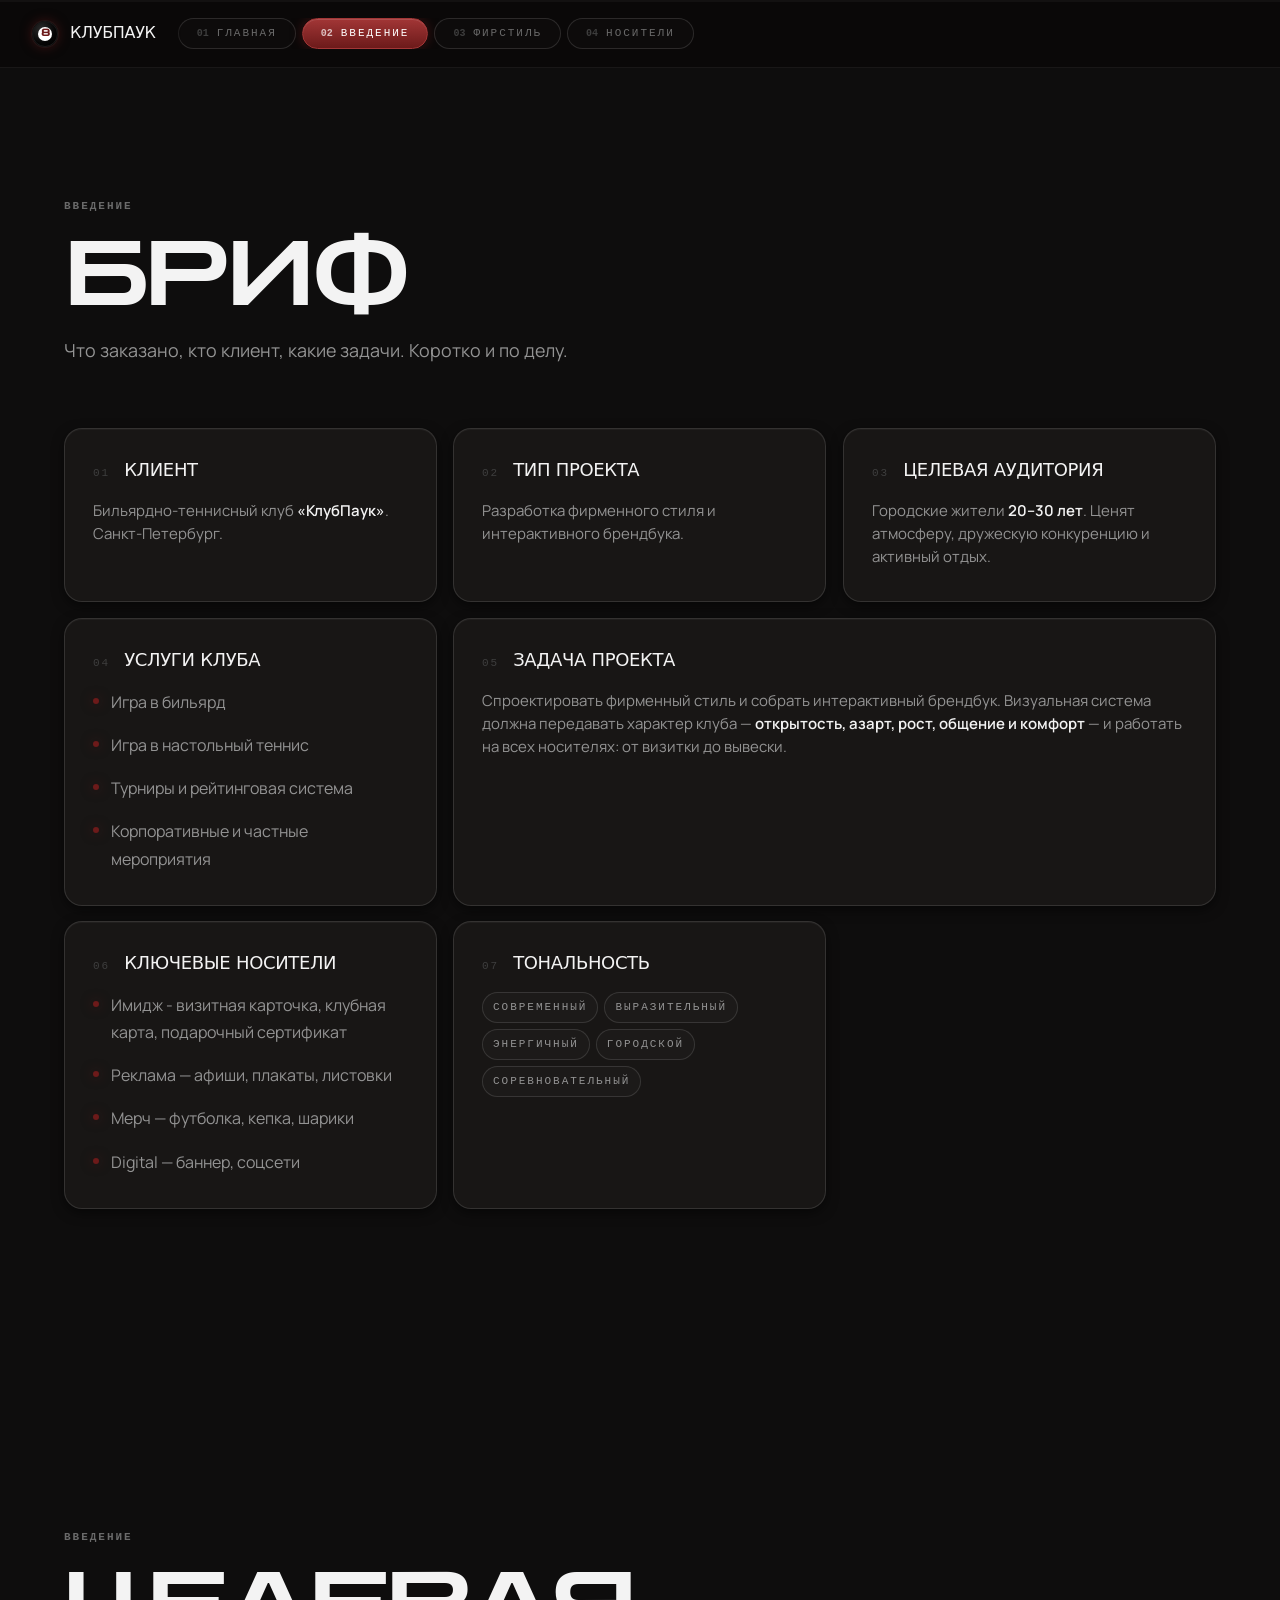
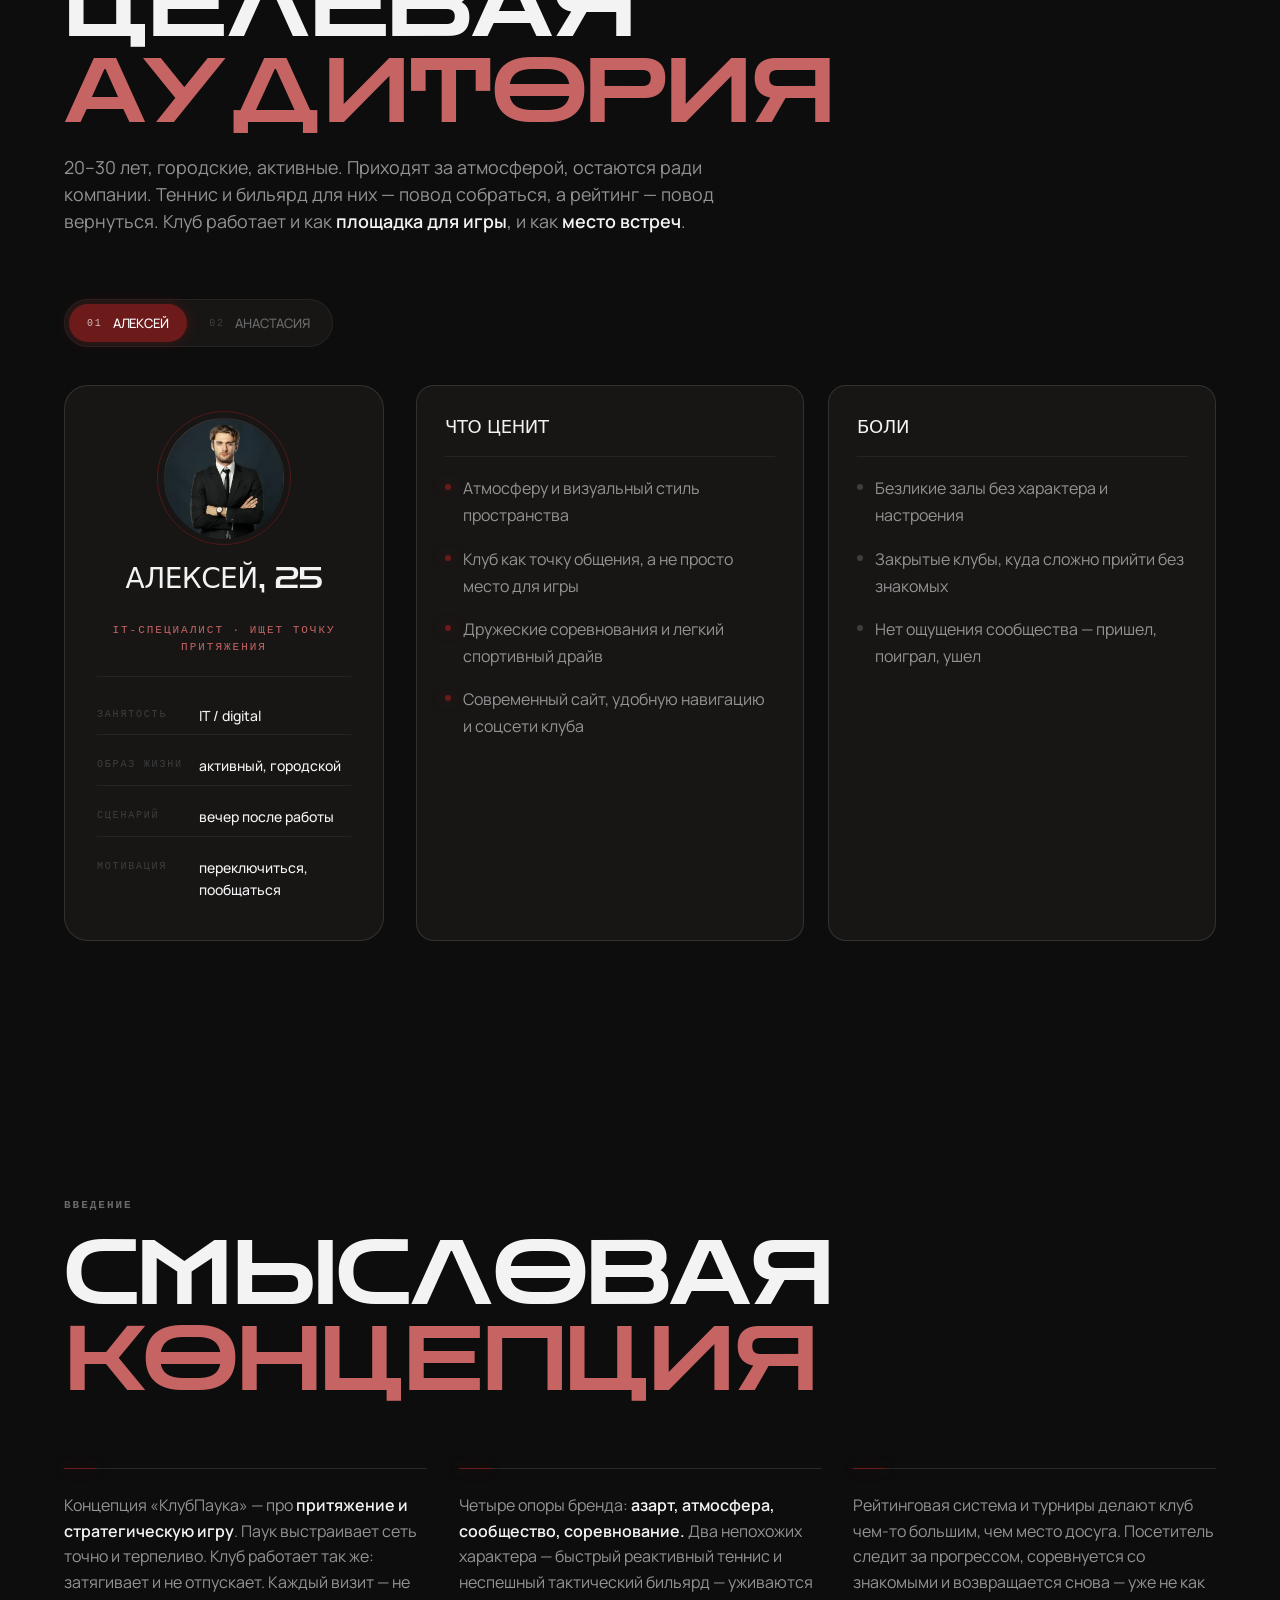
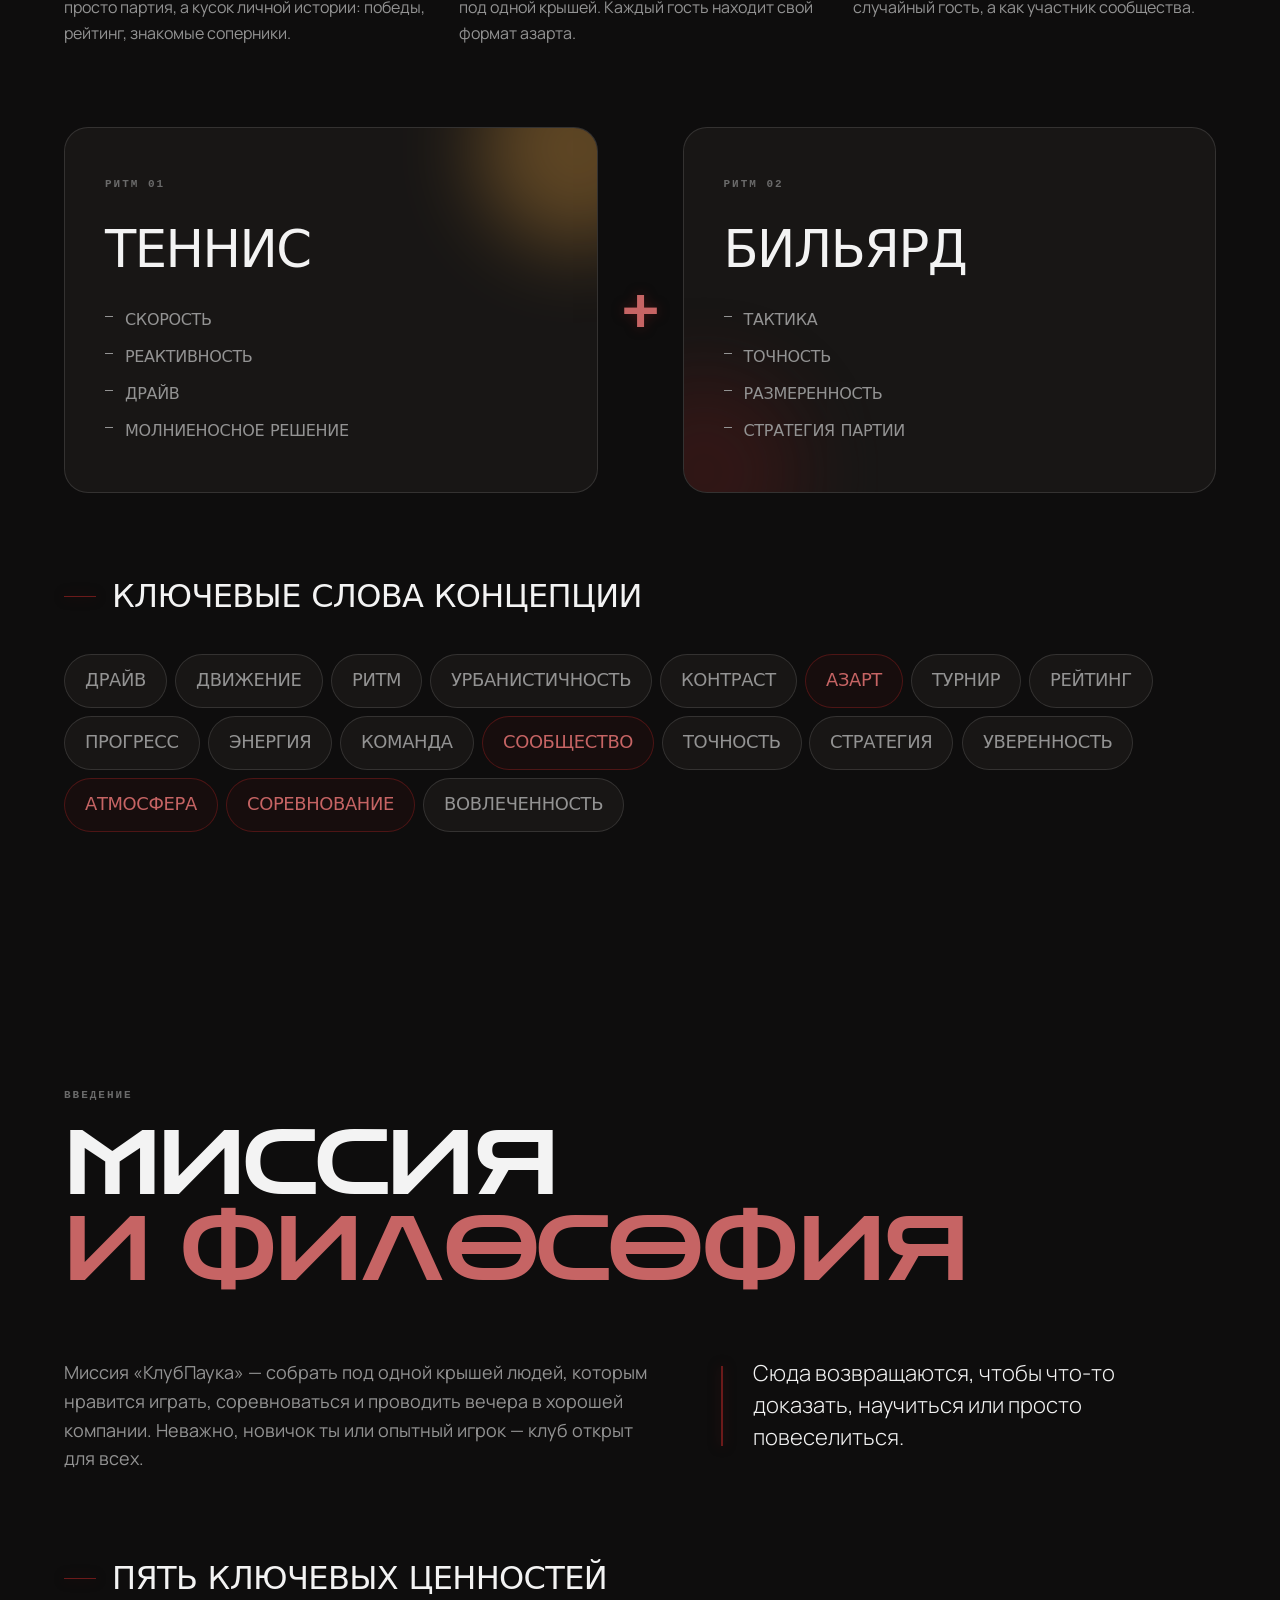
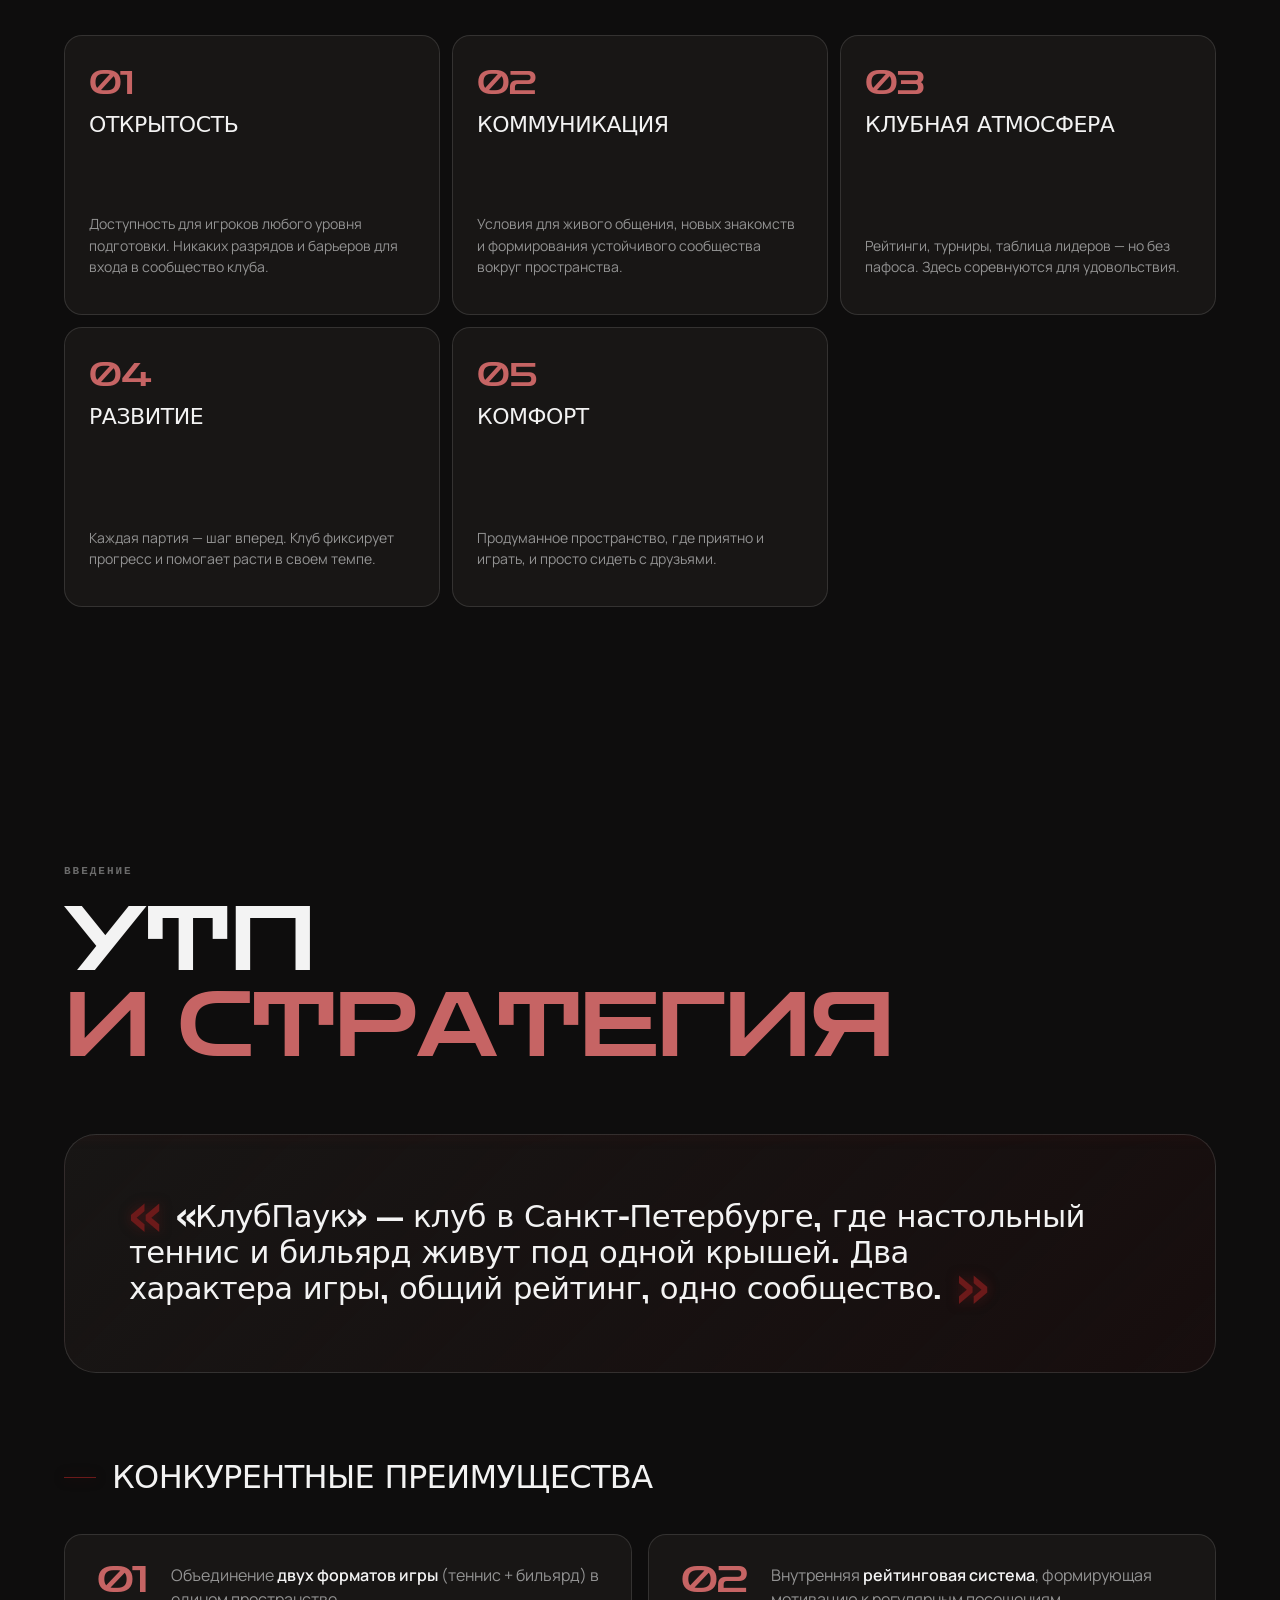
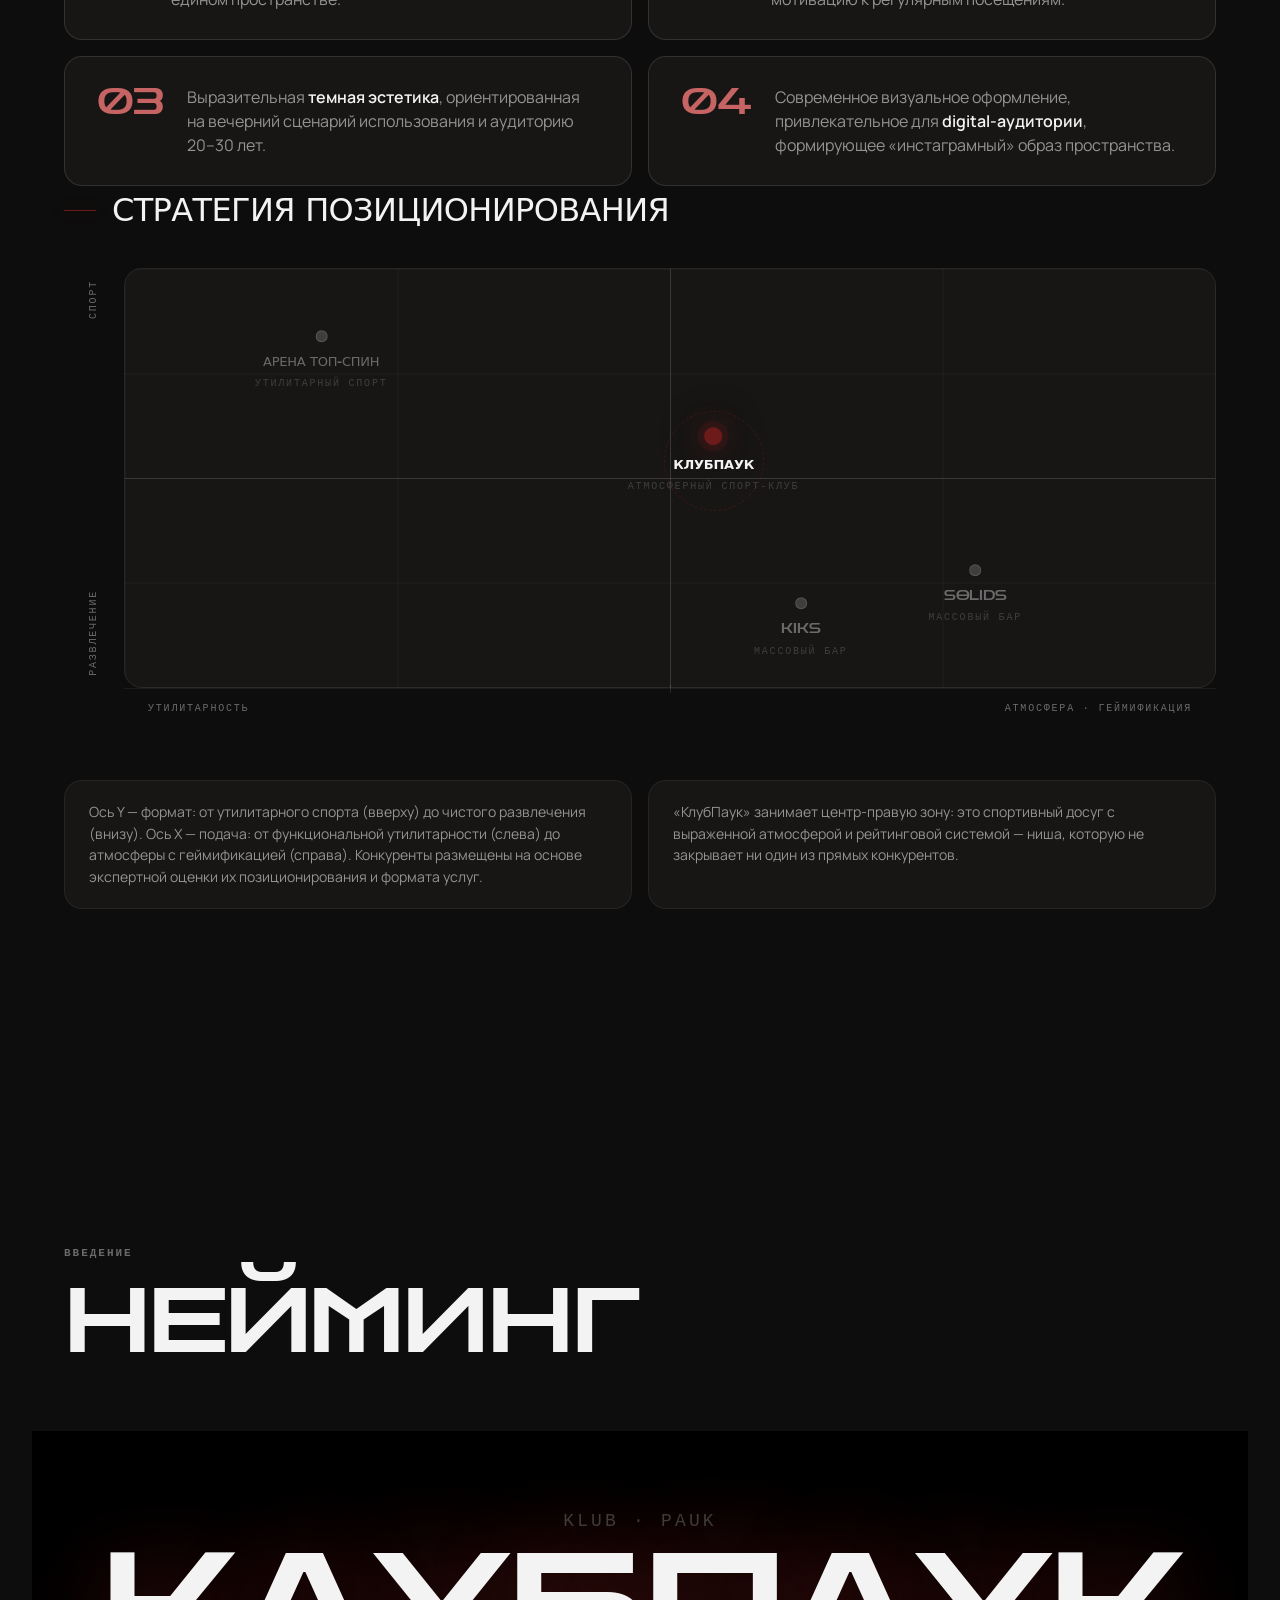
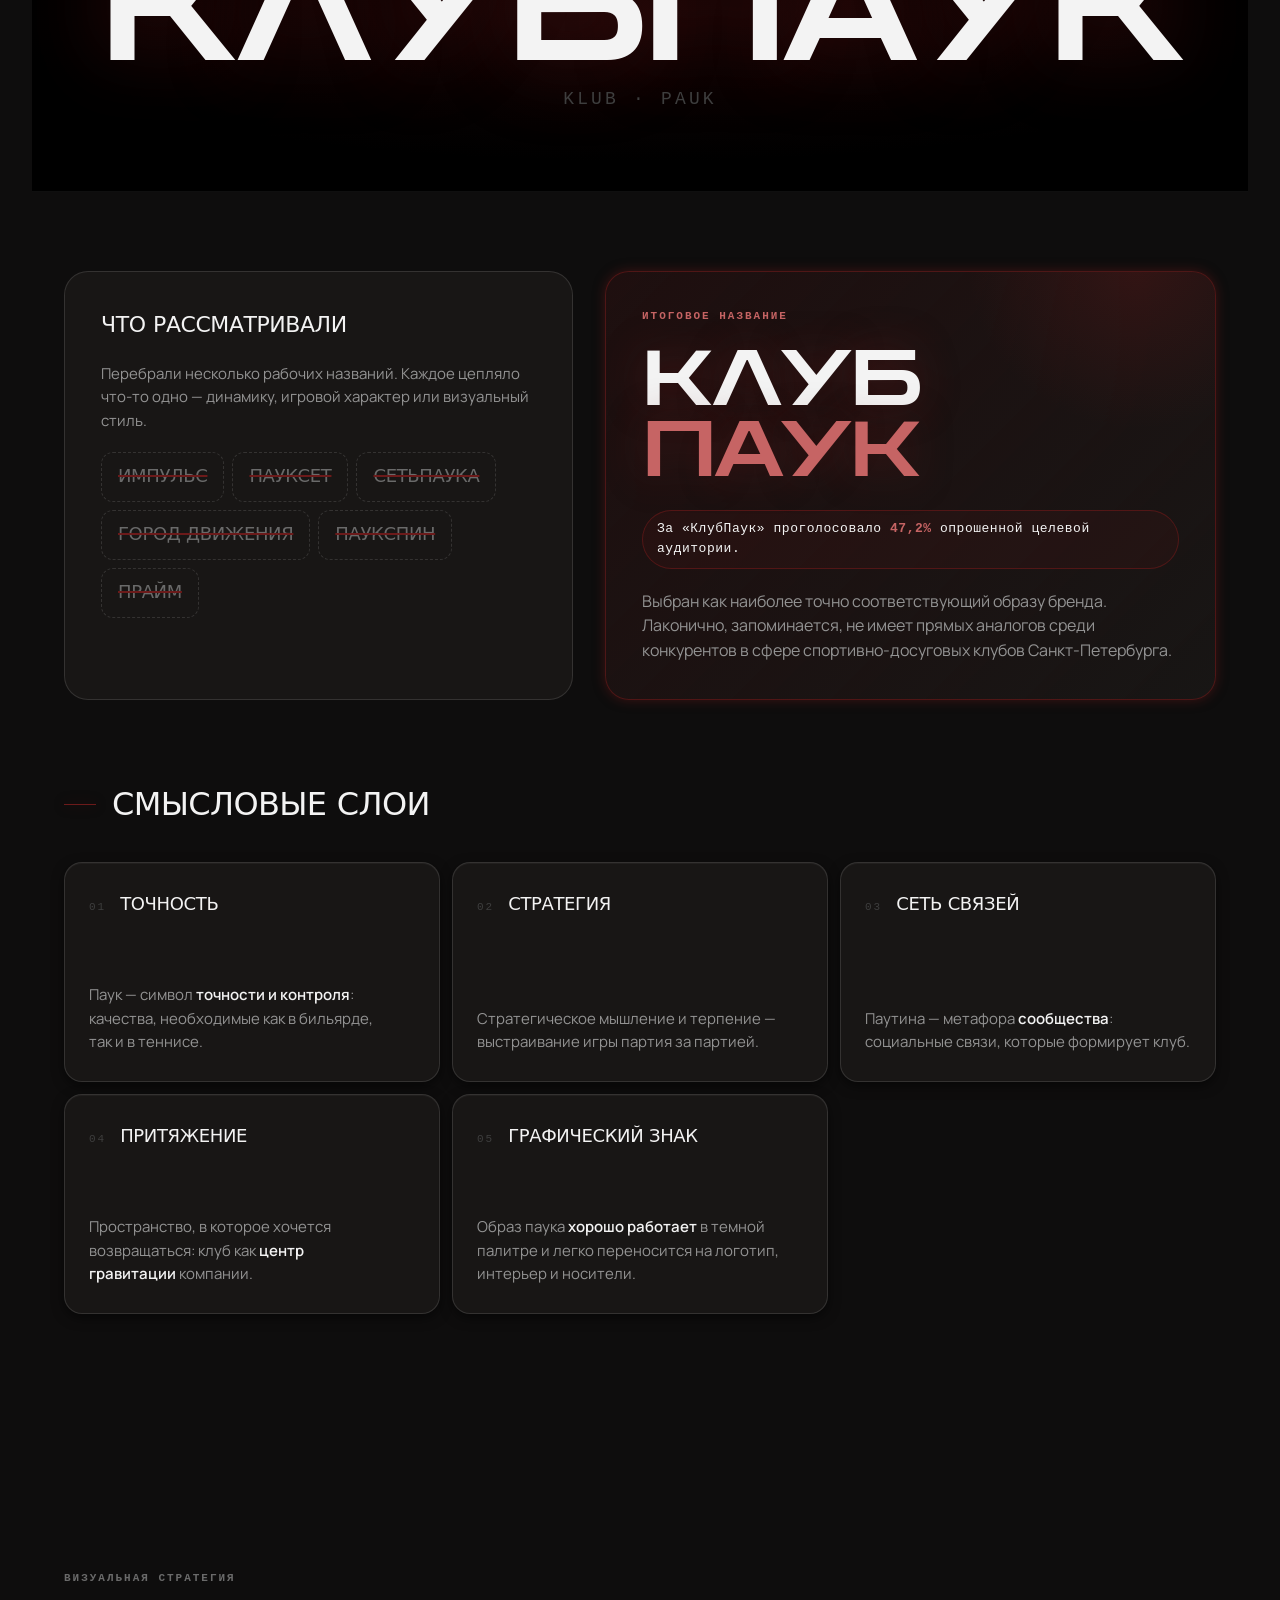
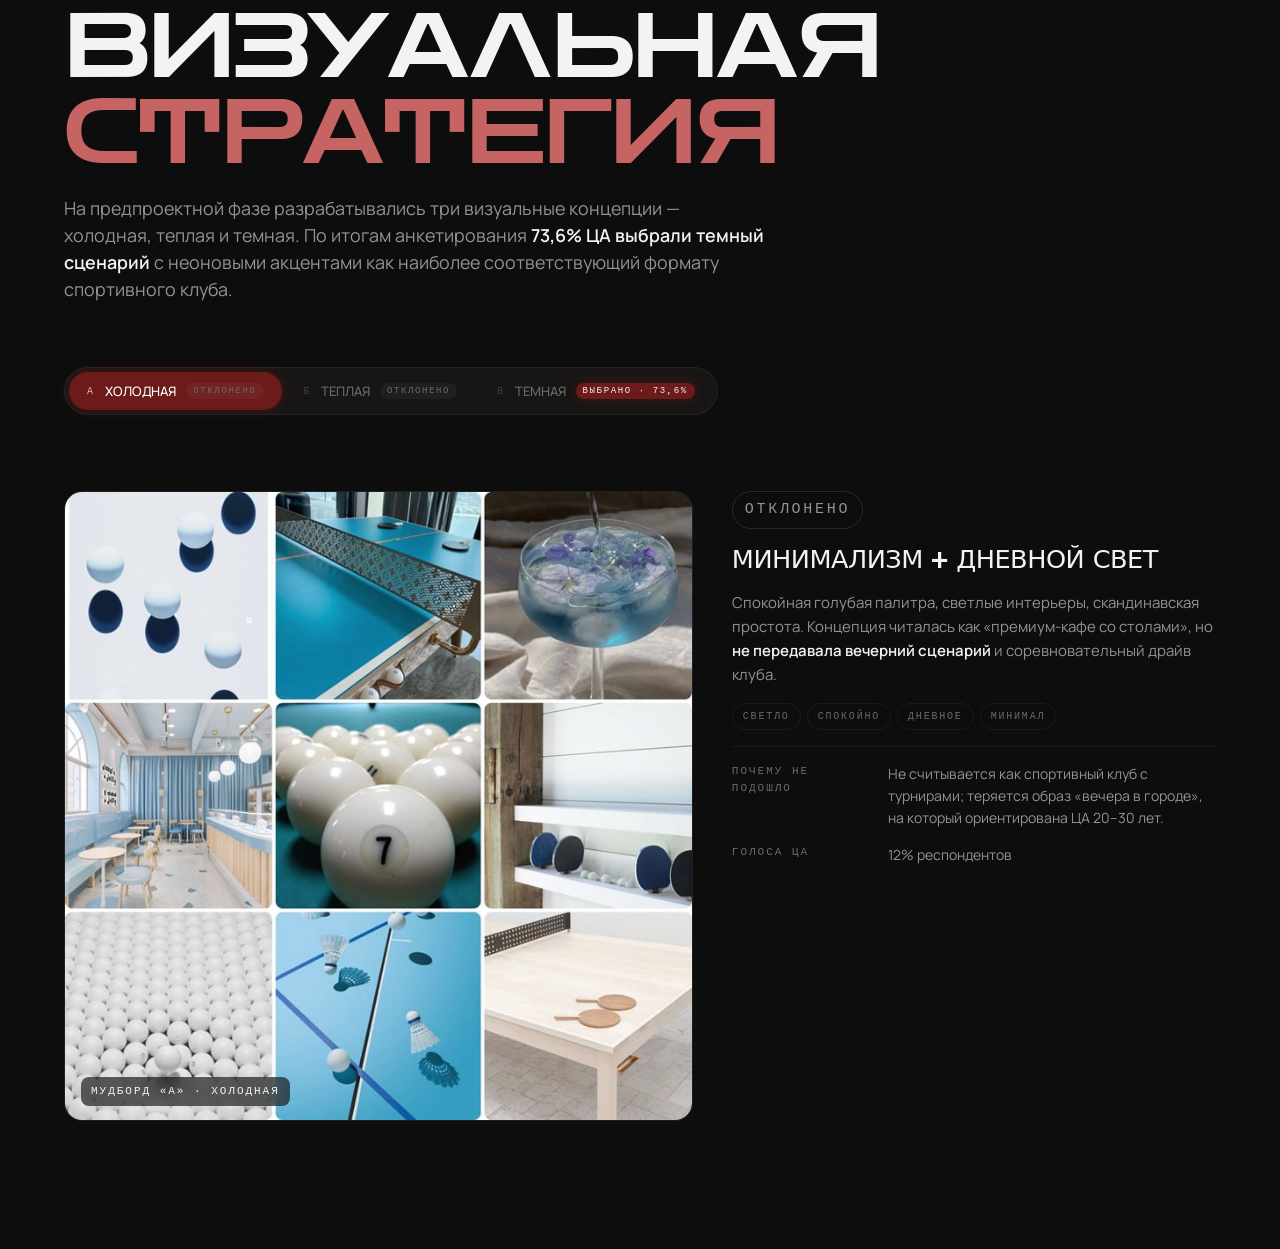
==== commit f5a6e571: "перебрал обложку и содержание + перенумеровал главы - обложка: убрал бильярдный шар и подпись «Интер" ====
--- a/page-2.html
+++ b/page-2.html
@@ -484,17 +484,6 @@
       </div>
     </section>
 
-    <!-- ═════════════════════ CHAPTER OPENER · 02 ФИРМЕННЫЙ СТИЛЬ ═════════════════════ -->
-    <section class="bb-chap-opener" data-screen-label="Раздел 02 · Фирменный стиль" aria-hidden="false">
-      <div class="bb-chap-opener__inner reveal">
-        <span class="bb-eyebrow">Раздел 02</span>
-        <p class="bb-chap-opener__num">02</p>
-        <h2 class="bb-chap-opener__title">Фирменный<br><em>стиль</em></h2>
-        <p class="bb-chap-opener__lede">Визуальная стратегия, три концепции, логотип, цветовые версии, палитра, шрифты.</p>
-        <span class="bb-chap-opener__rule" aria-hidden="true"></span>
-      </div>
-    </section>
-
     <!-- ═════════════════════ 09 · STRATEGY + 3 CONCEPTS ═════════════════════ -->
     <section id="screen-9" class="bb-screen bb-strategy" data-screen-label="09 Визуальная стратегия" aria-labelledby="strat-h">
       <header class="bb-screen__head reveal">
--- a/css/style.css
+++ b/css/style.css
@@ -1637,6 +1637,45 @@
   font-size: 11px;
 }
 
+/* Nested groups (used inside the “Фирменный стиль” TOC card) */
+.bb-toc__groups {
+  display: flex;
+  flex-direction: column;
+  gap: 18px;
+  margin-top: 4px;
+  padding-top: 14px;
+  border-top: 1px solid var(--pk-border-1);
+}
+.bb-toc__group h4 {
+  font-family: var(--pk-font-mono);
+  font-size: 11px;
+  font-weight: 700;
+  letter-spacing: var(--pk-tr-eyebrow);
+  text-transform: uppercase;
+  color: var(--pk-blood-300);
+  margin: 0 0 8px 0;
+  line-height: 1.2;
+}
+.bb-toc__group h4 a {
+  color: inherit;
+  text-decoration: none;
+  transition: color var(--pk-d-fast) var(--pk-ease-out);
+}
+.bb-toc__group h4 a:hover { color: var(--pk-fg-1); }
+.bb-toc__group .bb-toc__subs {
+  margin-top: 0;
+  padding-top: 0;
+  border-top: 0;
+  gap: 5px;
+}
+
+/* Wide TOC card: middle column is 2× as wide on big screens to fit nested groups */
+@media (min-width: 1100px) {
+  .bb-toc__grid {
+    grid-template-columns: 1fr 2fr 1fr;
+  }
+}
+
 .bb-foot {
   display: flex; align-items: center; justify-content: space-between;
   gap: 32px;
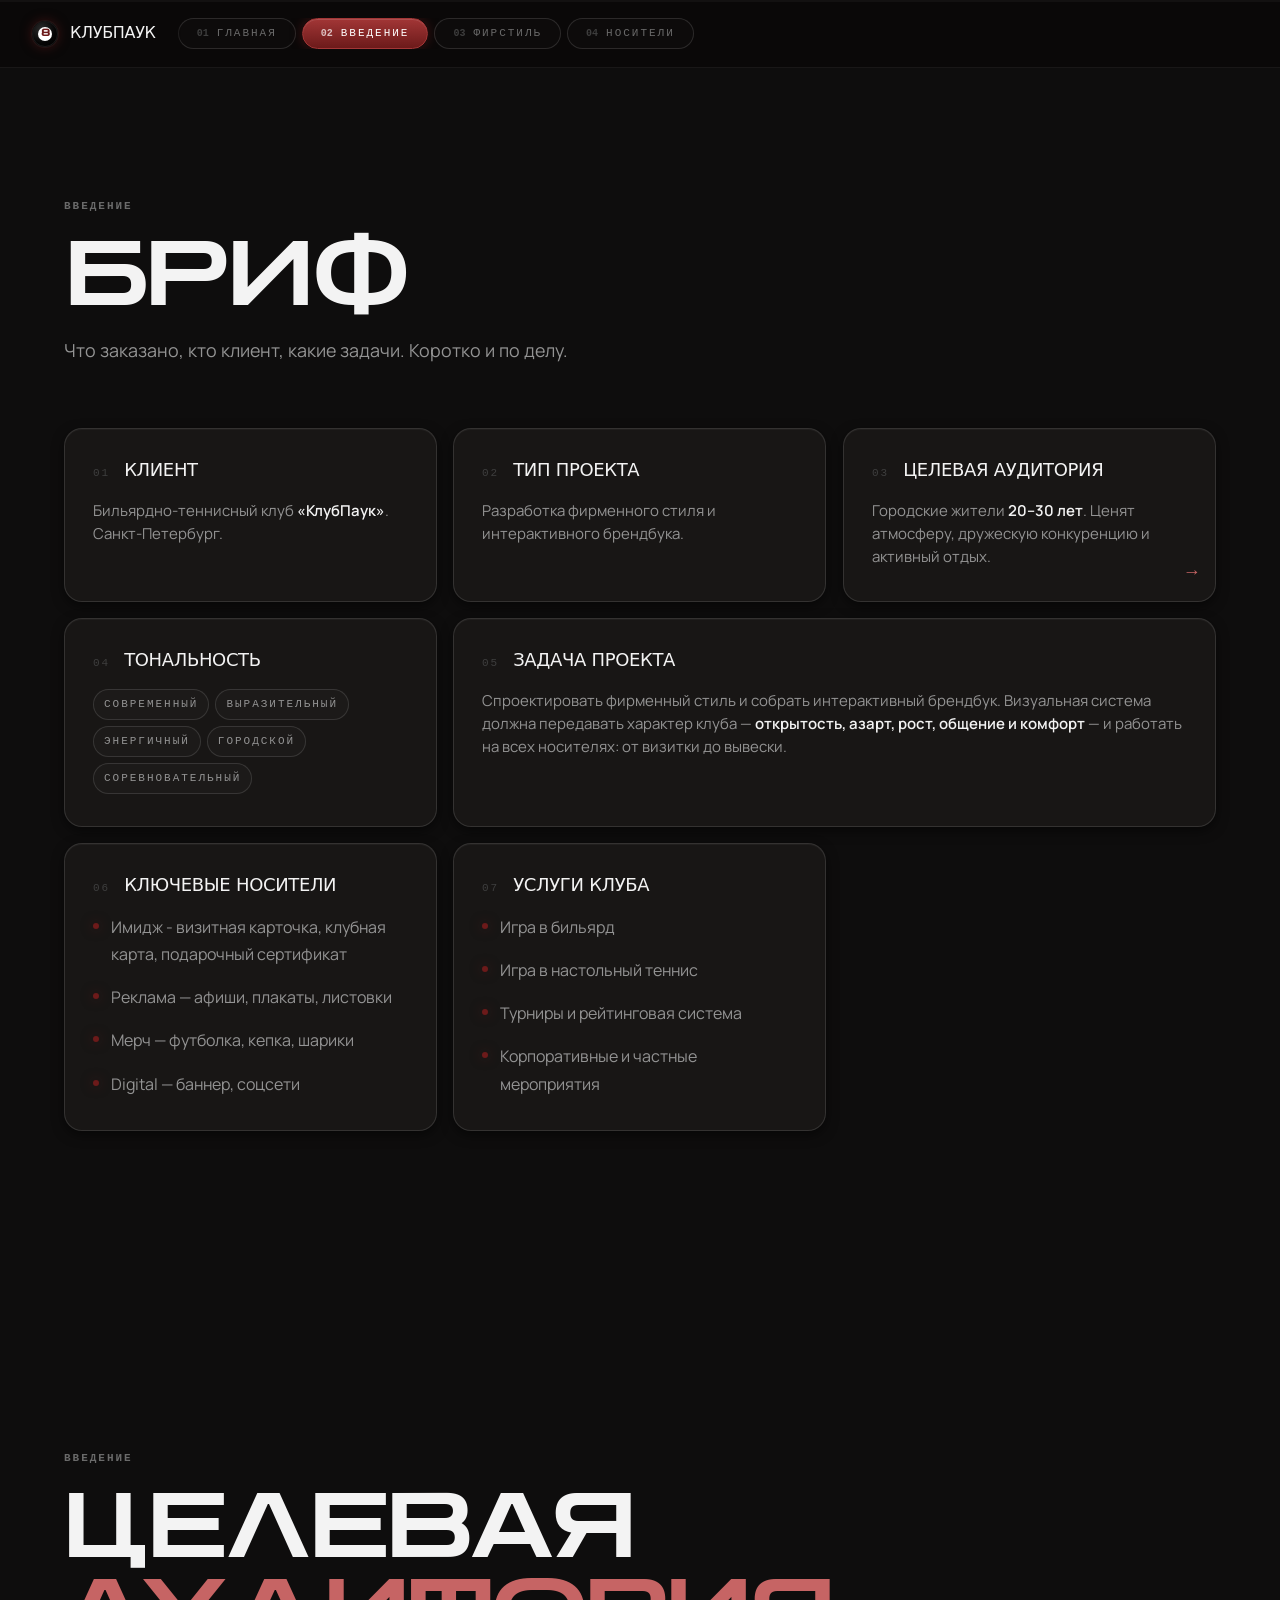
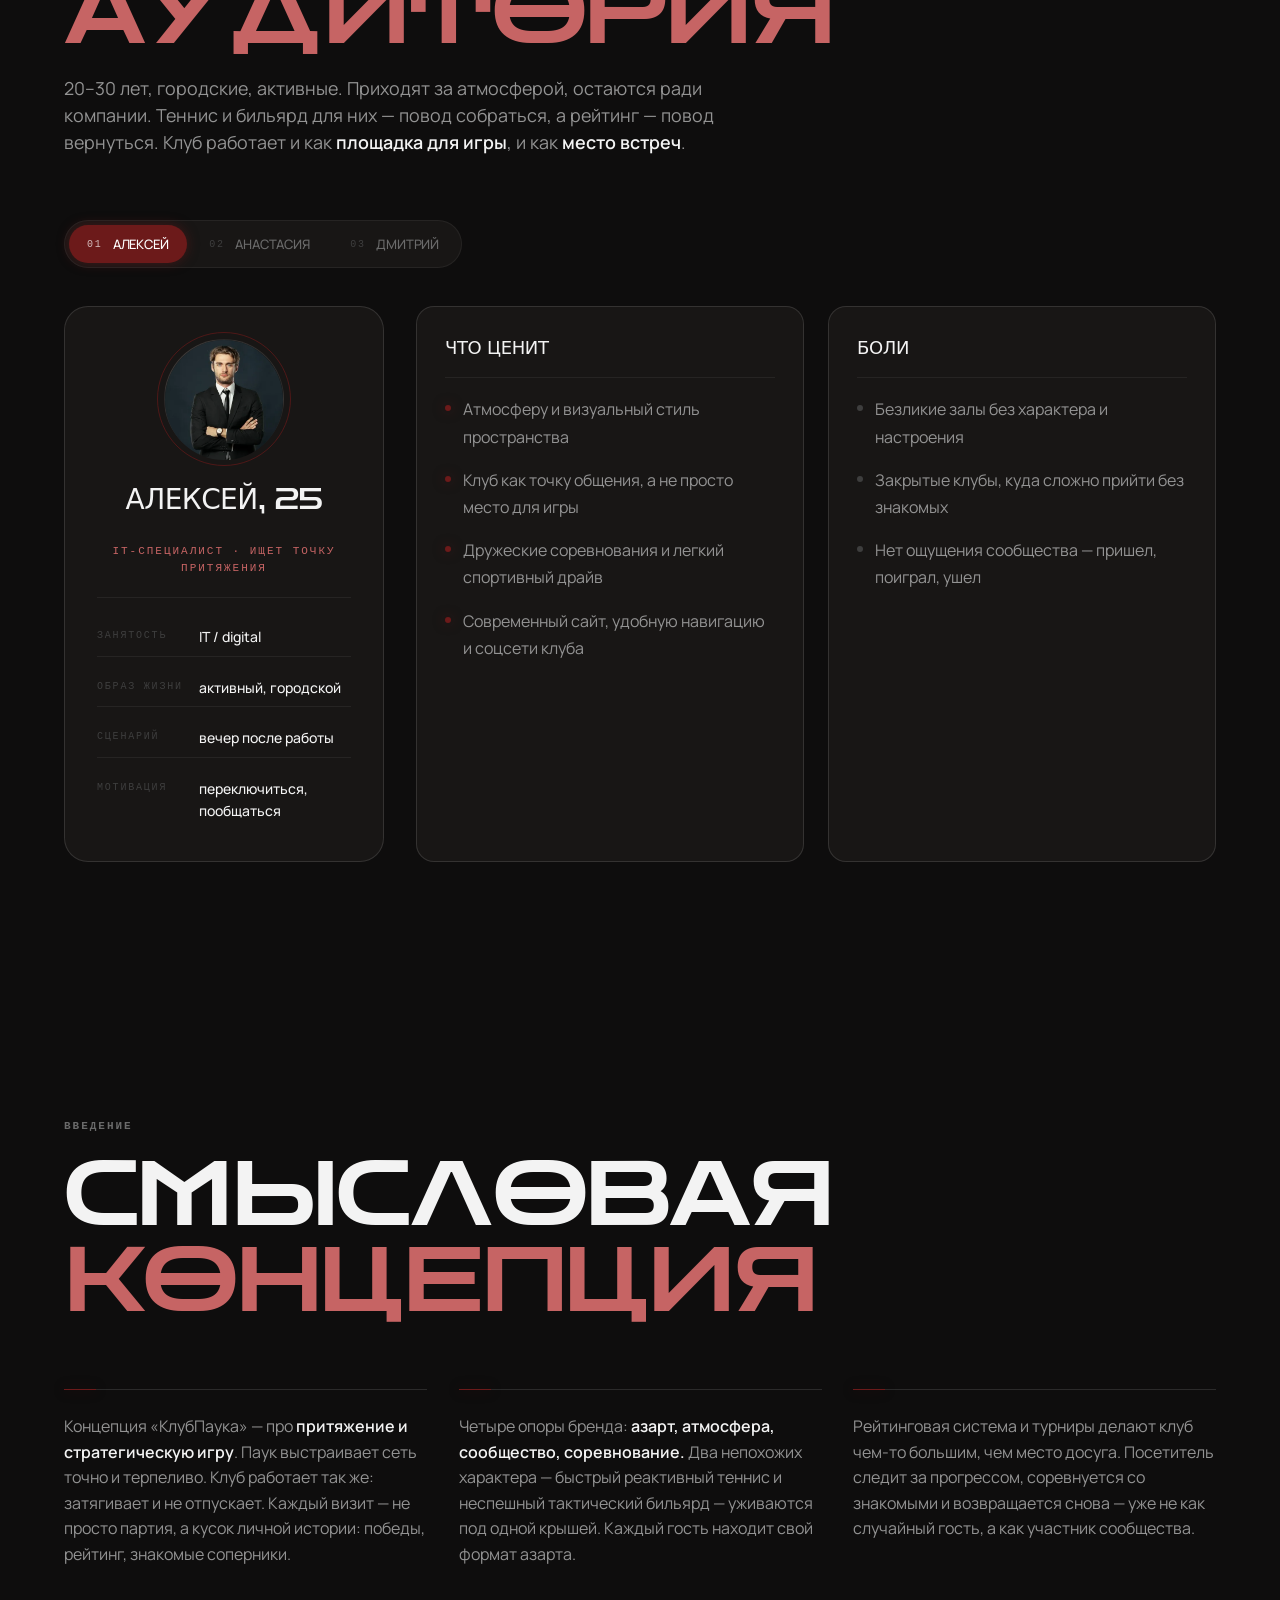
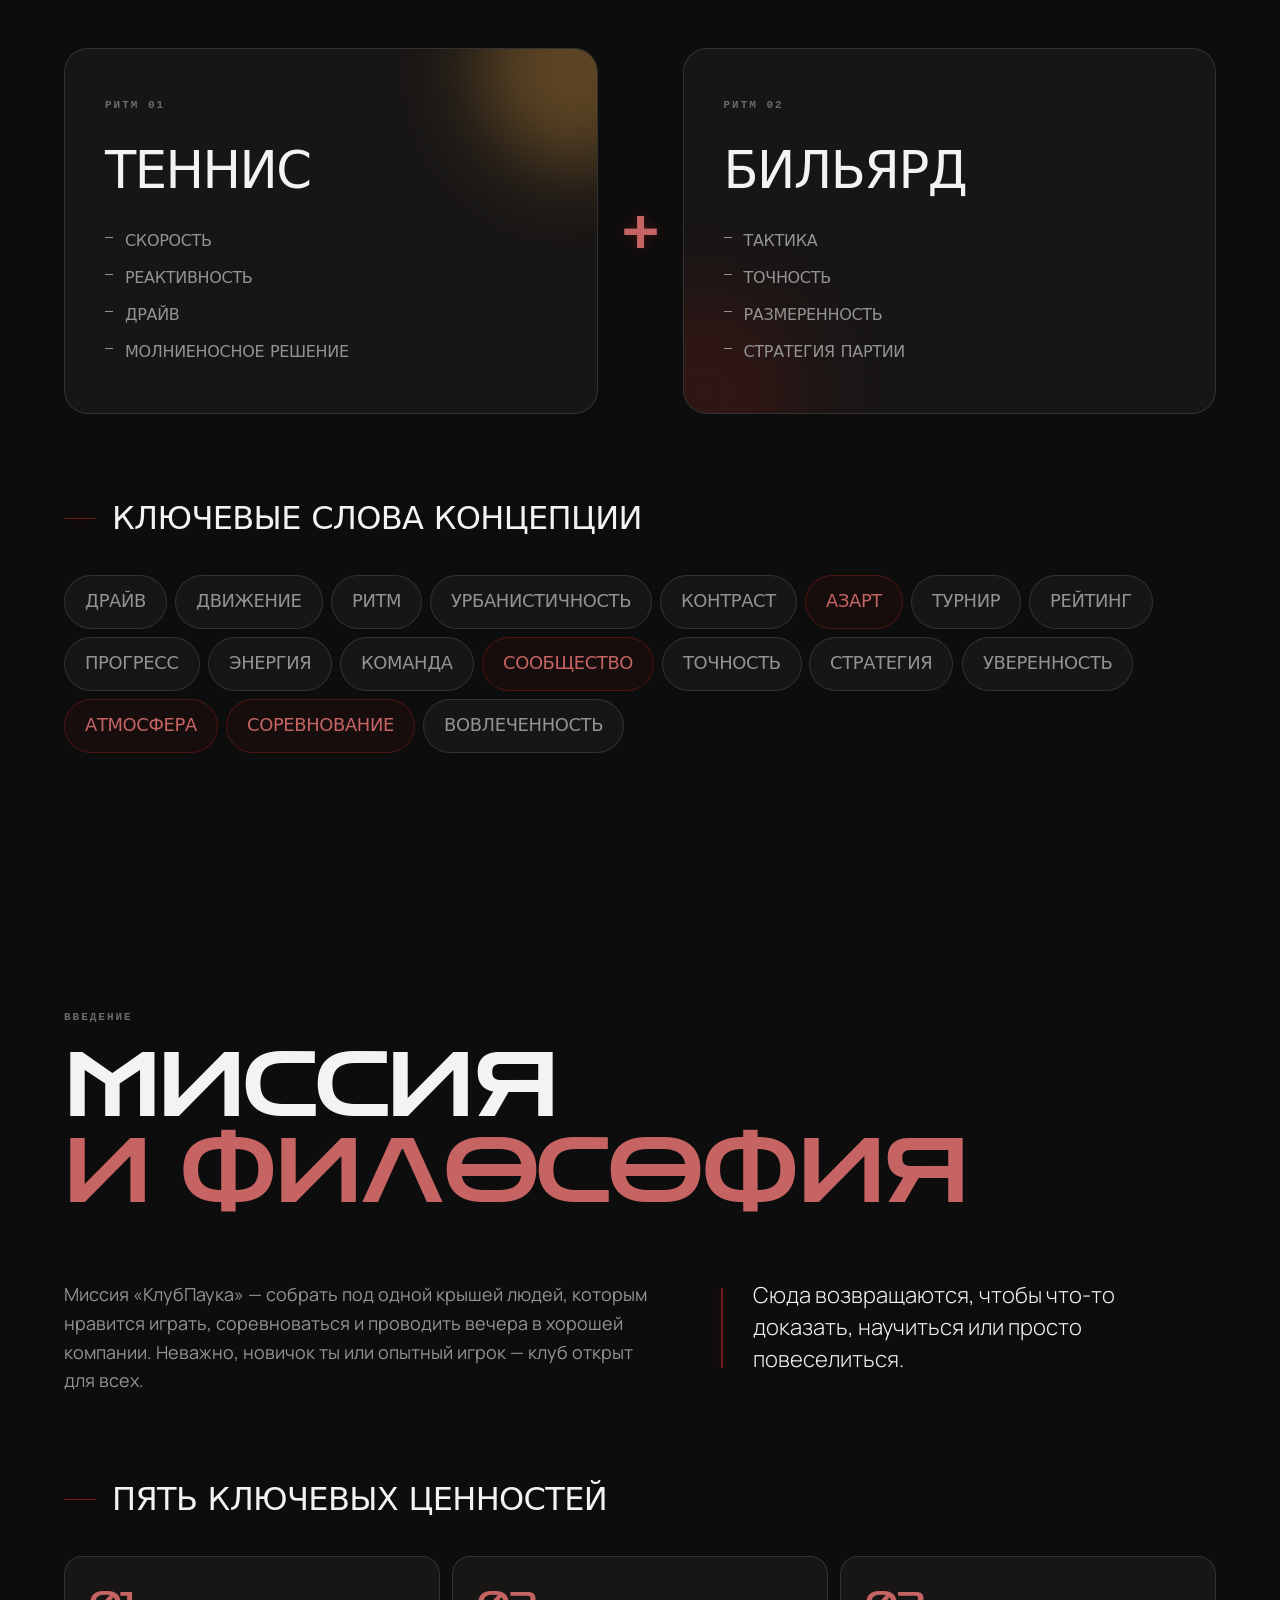
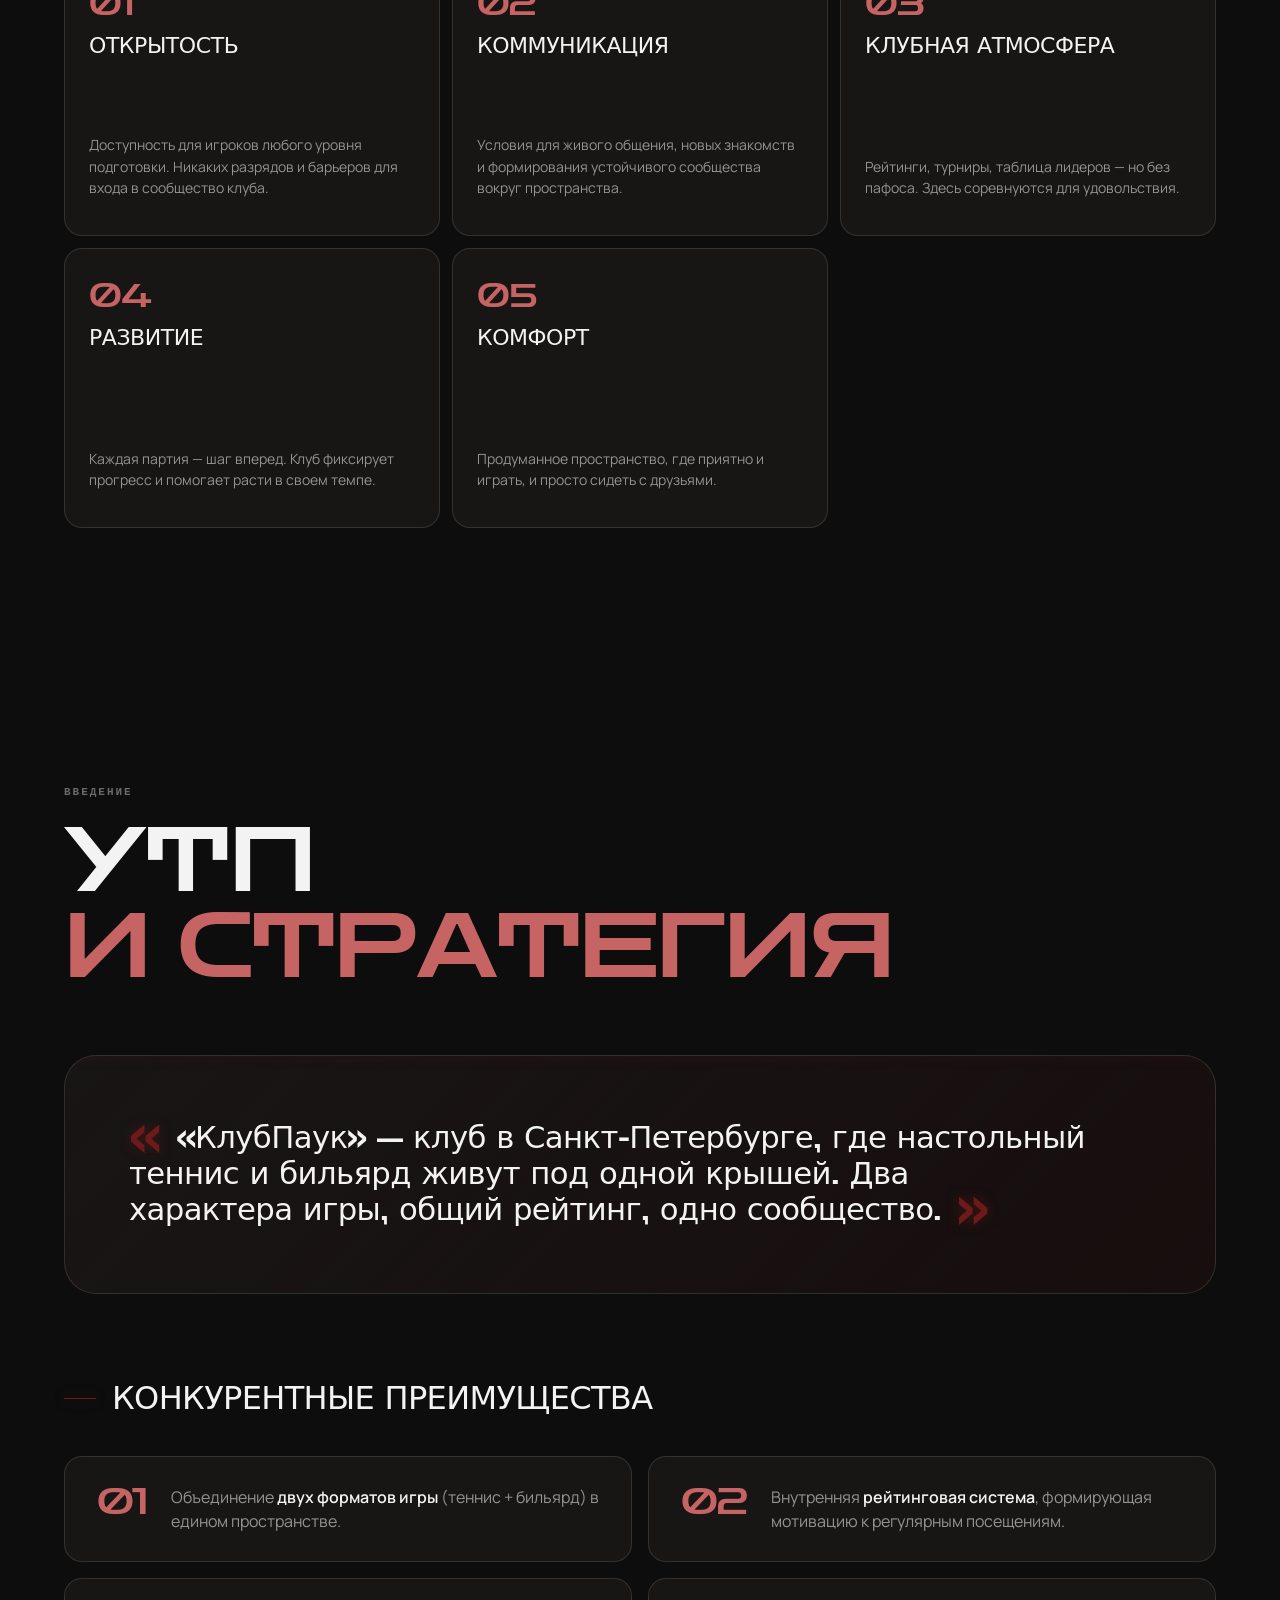
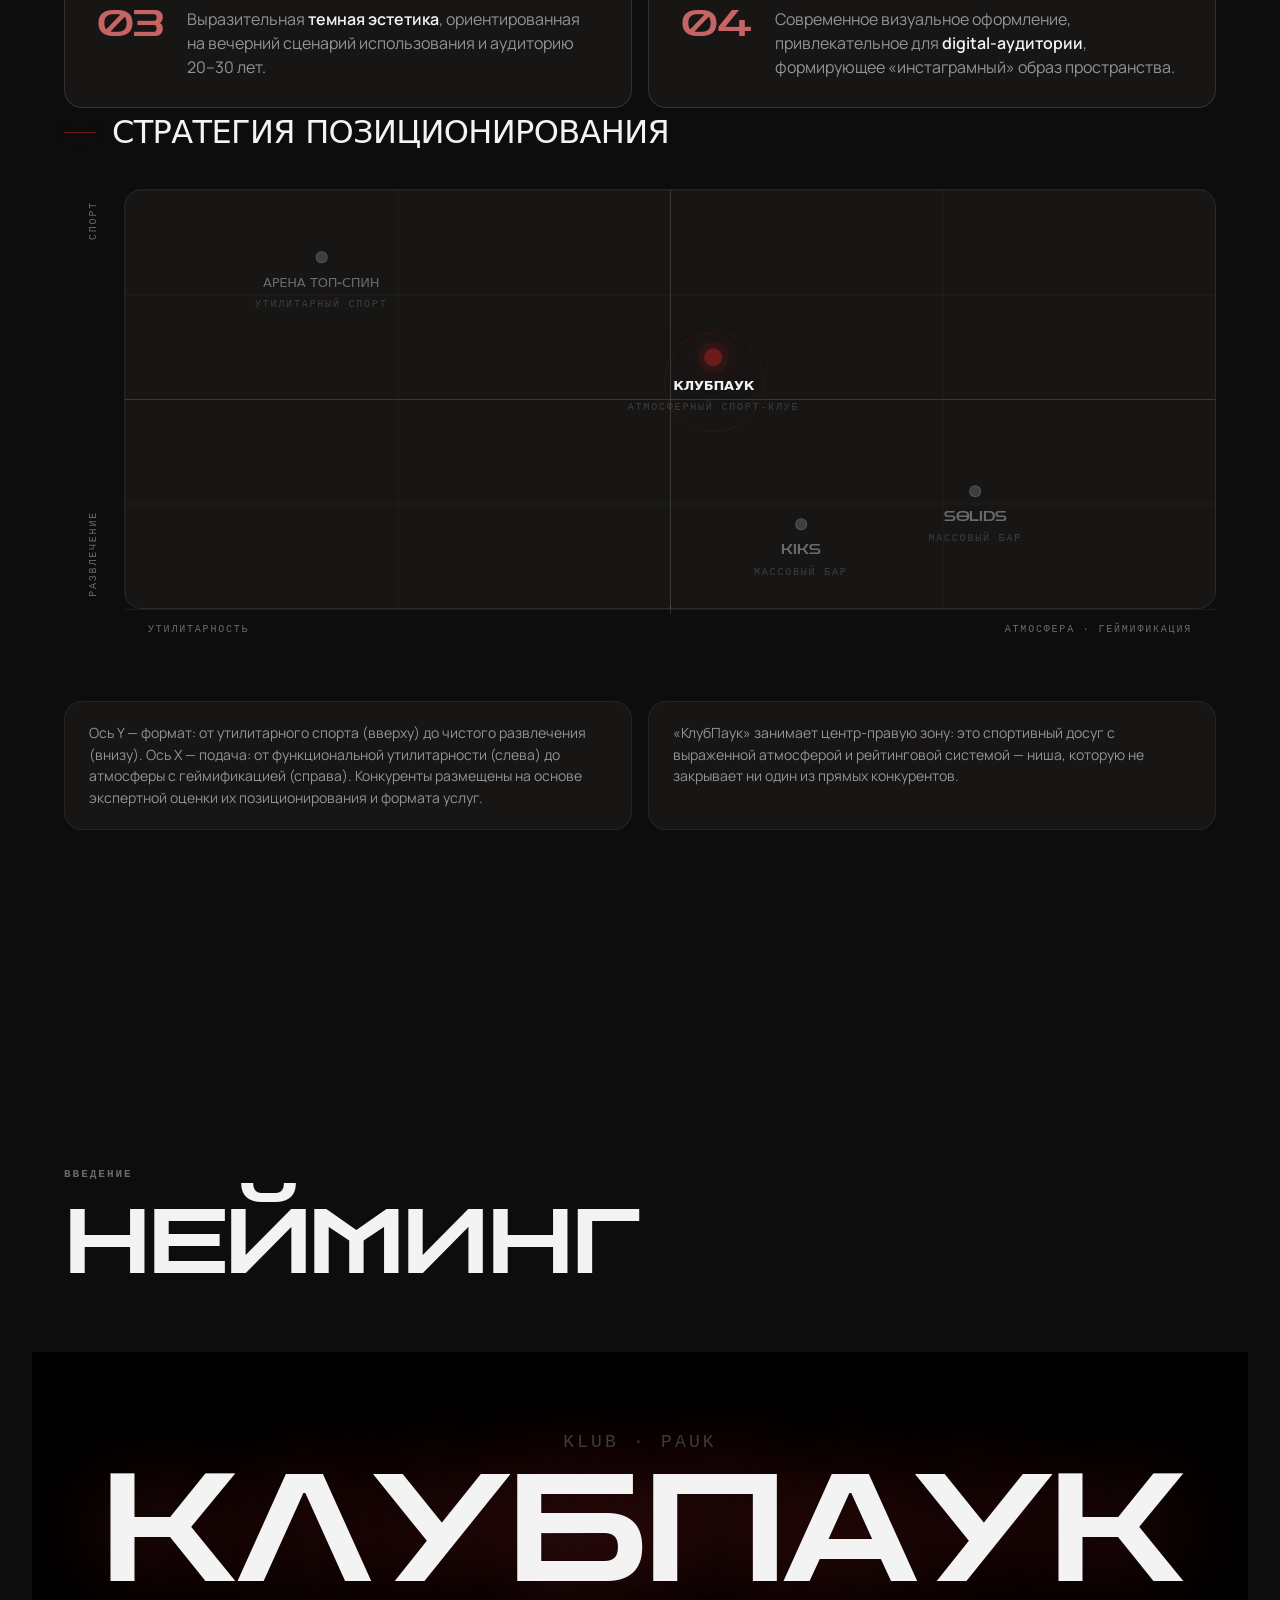
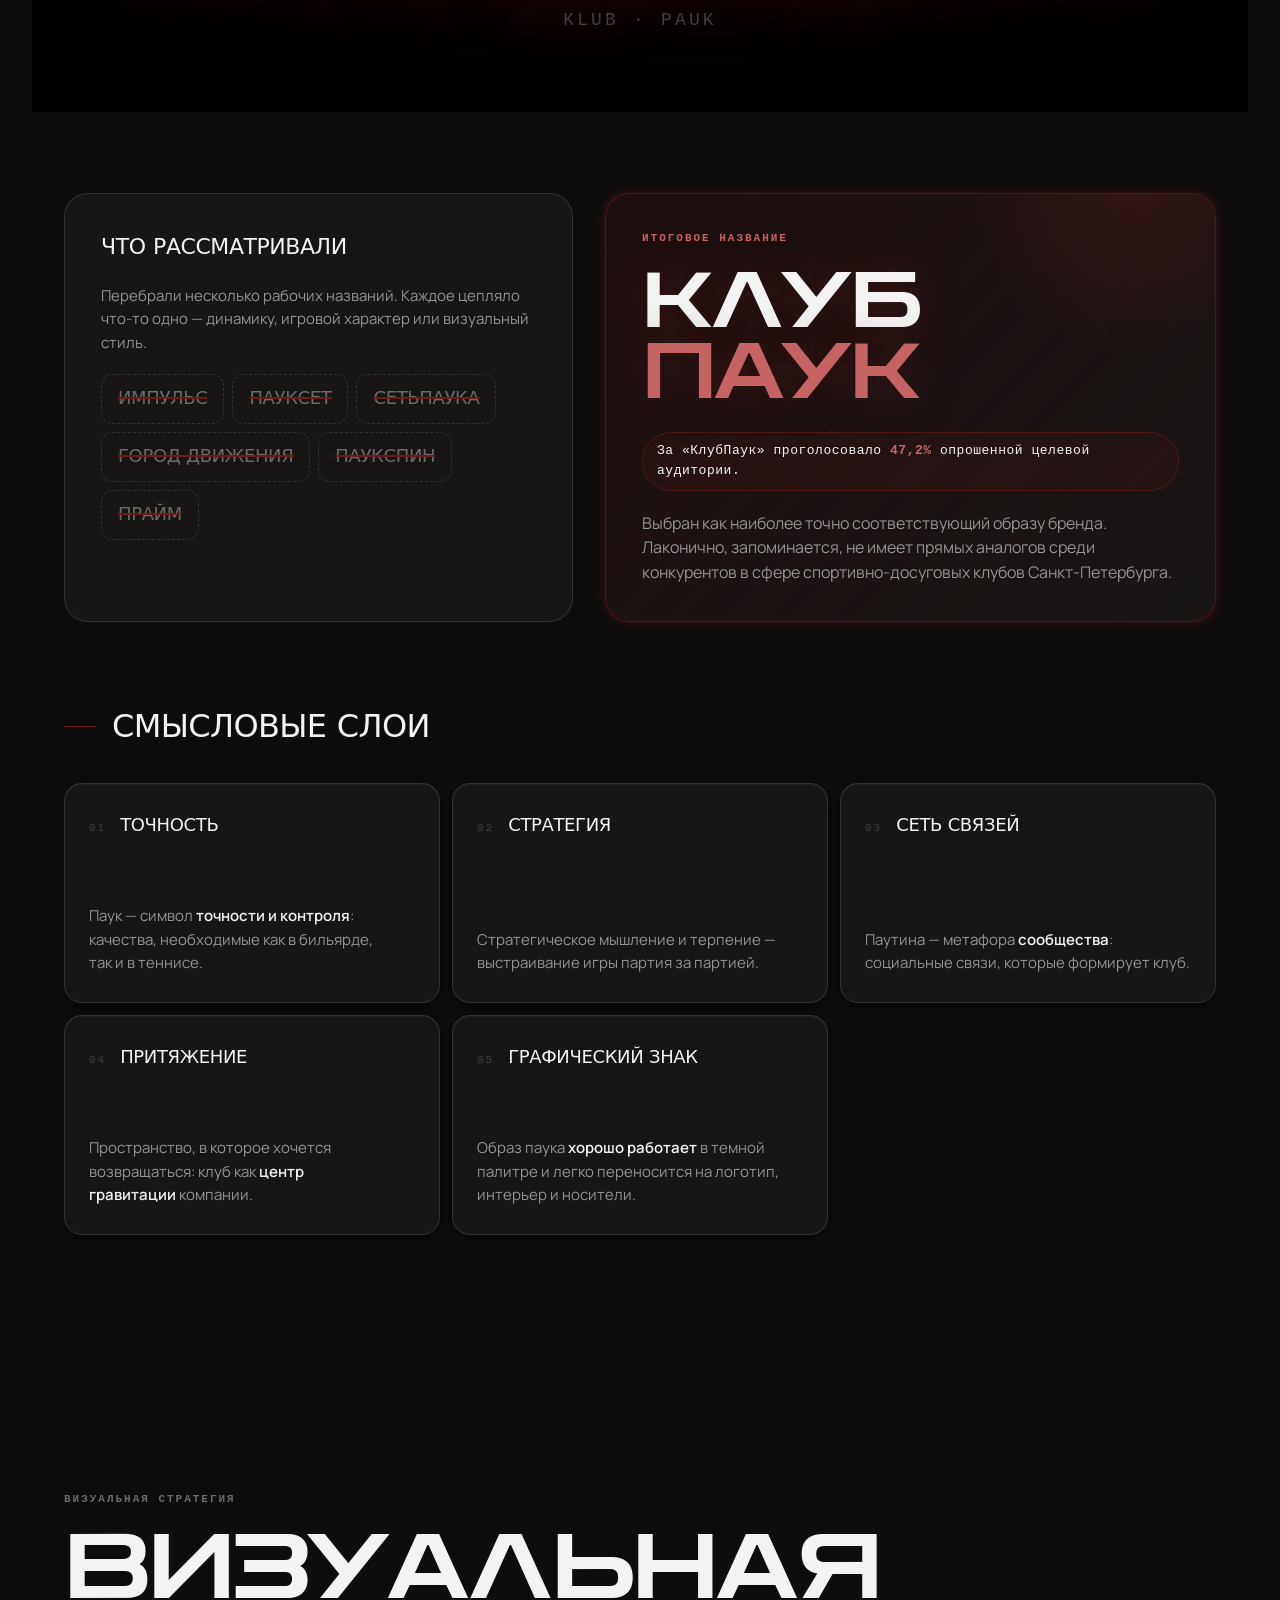
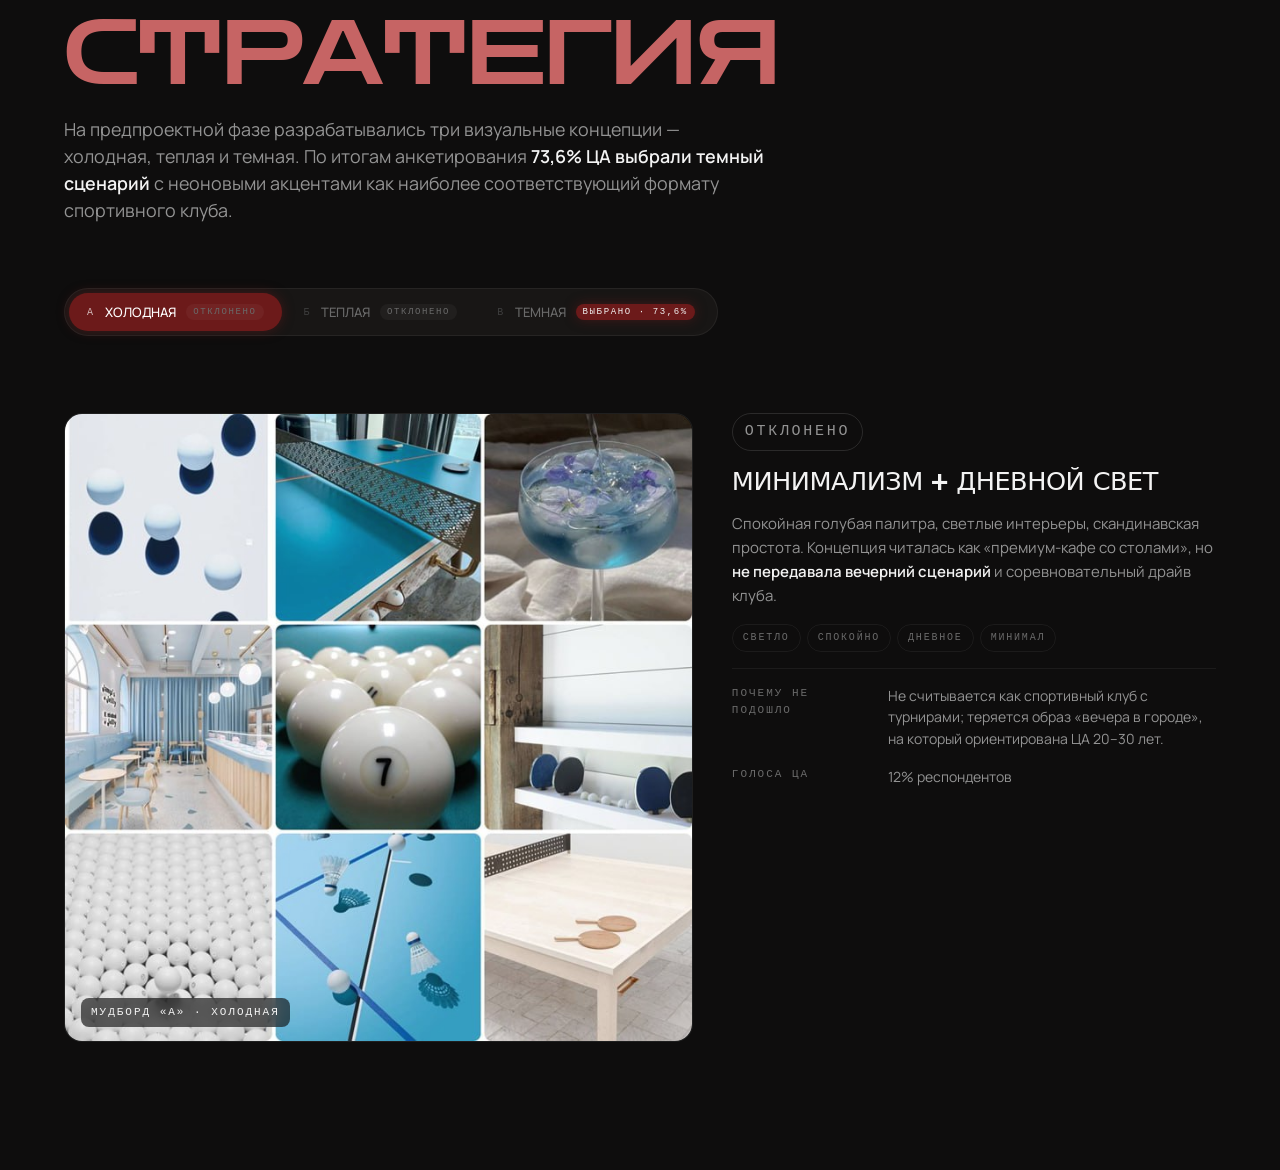
==== commit 0b9c275a: "доработка страниц" ====
--- a/page-2.html
+++ b/page-2.html
@@ -64,7 +64,7 @@
       <li><a href="index.html"><i>01</i> Главная · содержание</a></li>
       <li><a href="page-2.html" aria-current="page"><i>02</i> Введение</a></li>
       <li><a href="page-3.html"><i>03</i> Фирменный стиль</a></li>
-      <li><a href="page-4.html"><i>04</i> Применение и носители</a></li>
+      <li><a href="page-4.html"><i>04</i> Фирменные носители</a></li>
     </ol>
   </nav>
 
@@ -90,18 +90,16 @@
           <p>Разработка фирменного стиля и интерактивного брендбука.</p>
         </article>
 
-        <article class="bb-card bb-brief__card reveal">
+        <a class="bb-card bb-brief__card bb-brief__card--link reveal" href="#screen-5">
           <header><span class="bb-card__num">03</span><h3>Целевая аудитория</h3></header>
           <p>Городские жители <b>20–30 лет</b>. Ценят атмосферу, дружескую конкуренцию и активный отдых.</p>
-        </article>
+          <span class="bb-brief__cardlink" aria-hidden="true">→</span>
+        </a>
 
         <article class="bb-card bb-brief__card reveal">
-          <header><span class="bb-card__num">04</span><h3>Услуги клуба</h3></header>
-          <ul class="bb-list">
-            <li>Игра в бильярд</li>
-            <li>Игра в настольный теннис</li>
-            <li>Турниры и рейтинговая система</li>
-            <li>Корпоративные и частные мероприятия</li>
+          <header><span class="bb-card__num">04</span><h3>Тональность</h3></header>
+          <ul class="bb-tags">
+            <li>Современный</li><li>Выразительный</li><li>Энергичный</li><li>Городской</li><li>Соревновательный</li>
           </ul>
         </article>
 
@@ -121,9 +119,12 @@
         </article>
 
         <article class="bb-card bb-brief__card reveal">
-          <header><span class="bb-card__num">07</span><h3>Тональность</h3></header>
-          <ul class="bb-tags">
-            <li>Современный</li><li>Выразительный</li><li>Энергичный</li><li>Городской</li><li>Соревновательный</li>
+          <header><span class="bb-card__num">07</span><h3>Услуги клуба</h3></header>
+          <ul class="bb-list">
+            <li>Игра в бильярд</li>
+            <li>Игра в настольный теннис</li>
+            <li>Турниры и рейтинговая система</li>
+            <li>Корпоративные и частные мероприятия</li>
           </ul>
         </article>
       </div>
@@ -148,6 +149,9 @@
         </button>
         <button class="bb-tab" role="tab" aria-selected="false" aria-controls="aud-panel-2" id="aud-tab-2" data-tab="2" tabindex="-1">
           <em>02</em><span>Анастасия</span>
+        </button>
+        <button class="bb-tab" role="tab" aria-selected="false" aria-controls="aud-panel-3" id="aud-tab-3" data-tab="3" tabindex="-1">
+          <em>03</em><span>Дмитрий</span>
         </button>
       </div>
 
@@ -221,6 +225,44 @@
                 <li>«Мужские» заведения, где некомфортно прийти компанией</li>
                 <li>Скучный интерьер без визуального характера</li>
                 <li>Отсутствие уникальной атмосферы, которая выделяет место среди других</li>
+              </ul>
+            </div>
+          </div>
+        </div>
+      </div>
+
+      <div class="bb-tabpanel" id="aud-panel-3" role="tabpanel" aria-labelledby="aud-tab-3" tabindex="0" hidden>
+        <div class="bb-persona">
+          <aside class="bb-persona__card">
+            <div class="bb-persona__avatar" aria-hidden="true">
+              <img src="assets/audience-avatar-1.png" alt="Дмитрий, 32" loading="lazy">
+              <i class="bb-persona__halo"></i>
+            </div>
+            <h3>Дмитрий, 32</h3>
+            <p class="bb-persona__role">Предприниматель · приходит за игрой и рейтингом</p>
+            <dl>
+              <div><dt>Занятость</dt><dd>малый бизнес</dd></div>
+              <div><dt>Образ жизни</dt><dd>деловой, спортивный</dd></div>
+              <div><dt>Сценарий</dt><dd>встречи, турниры</dd></div>
+              <div><dt>Мотивация</dt><dd>статус, прогресс, рейтинг</dd></div>
+            </dl>
+          </aside>
+          <div class="bb-persona__body">
+            <div class="bb-persona__col">
+              <h4>Что ценит</h4>
+              <ul class="bb-list">
+                <li>Серьезный уровень игры — качественные столы и инвентарь</li>
+                <li>Рейтинговую систему и турниры с понятным прогрессом</li>
+                <li>Закрытую клубную атмосферу для деловых встреч</li>
+                <li>Сервис: бронирование стола, тренер, удобная клубная карта</li>
+              </ul>
+            </div>
+            <div class="bb-persona__col">
+              <h4>Боли</h4>
+              <ul class="bb-list bb-list--neg">
+                <li>Шумные «барные» площадки без фокуса на игре</li>
+                <li>Случайные посетители вместо постоянного сообщества</li>
+                <li>Отсутствие системы рейтинга — нечего отслеживать и не за что бороться</li>
               </ul>
             </div>
           </div>
--- a/css/style.css
+++ b/css/style.css
@@ -669,6 +669,31 @@
 .bb-brief__card { grid-column: span 4; }
 .bb-brief__card--wide { grid-column: span 8; }
 
+a.bb-brief__card {
+  display: block;
+  position: relative;
+  text-decoration: none;
+  color: inherit;
+  transition: transform var(--pk-d-base) var(--pk-ease-out),
+              border-color var(--pk-d-base) var(--pk-ease-out),
+              box-shadow var(--pk-d-base) var(--pk-ease-out);
+}
+a.bb-brief__card:hover {
+  transform: translateY(-2px);
+  border-color: var(--pk-border-red);
+  box-shadow: var(--pk-glow-red-sm);
+}
+.bb-brief__cardlink {
+  position: absolute;
+  right: 18px;
+  bottom: 14px;
+  font-family: var(--pk-font-mono);
+  font-size: 18px;
+  color: var(--pk-blood-300);
+  transition: transform var(--pk-d-base) var(--pk-ease-out);
+}
+a.bb-brief__card:hover .bb-brief__cardlink { transform: translateX(4px); }
+
 .bb-brief__finding {
   display: grid;
   grid-template-columns: minmax(220px, 320px) 1fr;
@@ -1683,6 +1708,97 @@
   border-top: 1px solid var(--pk-border-1);
 }
 .bb-foot p { color: var(--pk-fg-2); font-size: 16px; margin-top: 8px; }
+
+/* =============================================================
+   MATERIAL GROUPS (Плакаты / Листовки / Вывеска / …) + MOCKUP PAGES
+   ============================================================= */
+.bb-mat-group {
+  max-width: 1440px;
+  margin: 0 auto;
+  padding: clamp(60px, 8vw, 100px) clamp(20px, 5vw, 80px) clamp(24px, 3vw, 48px);
+  display: flex;
+  flex-direction: column;
+  gap: 14px;
+  scroll-margin-top: 90px;
+}
+.bb-mat-group .bb-eyebrow {
+  font-family: var(--pk-font-mono);
+  font-size: 11px;
+  letter-spacing: var(--pk-tr-eyebrow);
+  text-transform: uppercase;
+  color: var(--pk-blood-300);
+}
+.bb-mat-group__title {
+  font-family: var(--pk-font-display);
+  font-weight: 400;
+  font-size: clamp(56px, 8vw, 120px);
+  line-height: 0.92;
+  letter-spacing: var(--pk-tr-display);
+  text-transform: uppercase;
+  color: var(--pk-fg-1);
+}
+.bb-mat-group__rule {
+  display: block;
+  height: 1px;
+  background: linear-gradient(90deg,
+              var(--pk-blood-300) 0%,
+              var(--pk-blood) 30%,
+              transparent 80%);
+  margin-top: 8px;
+}
+
+/* Mockup pages — реальный носитель в среде */
+.bb-mat--mockup {
+  padding-top: clamp(40px, 5vw, 64px);
+  padding-bottom: clamp(60px, 7vw, 100px);
+}
+.bb-mat--mockup .bb-eyebrow--red {
+  color: var(--pk-blood-300);
+}
+.bb-mat__mock {
+  display: flex;
+  flex-direction: column;
+  gap: 16px;
+  align-items: center;
+  max-width: 1100px;
+  margin: 0 auto;
+}
+.bb-mat__mock img {
+  width: 100%;
+  height: auto;
+  border-radius: var(--pk-r-lg);
+  box-shadow: var(--pk-shadow-2);
+  object-fit: cover;
+  background: var(--pk-coal);
+}
+.bb-mat__mock figcaption {
+  font-family: var(--pk-font-mono);
+  font-size: 11px;
+  color: var(--pk-fg-3);
+  letter-spacing: var(--pk-tr-eyebrow);
+  text-transform: uppercase;
+  text-align: center;
+  display: inline-flex;
+  align-items: center;
+  justify-content: center;
+  gap: 10px;
+  flex-wrap: wrap;
+}
+.bb-mat__mock-tag {
+  display: inline-flex;
+  align-items: center;
+  padding: 4px 10px;
+  border-radius: var(--pk-r-pill);
+  background: var(--pk-blood);
+  color: #fff;
+  font-weight: 700;
+  letter-spacing: var(--pk-tr-eyebrow);
+  box-shadow: var(--pk-glow-red-sm);
+}
+
+@media (max-width: 720px) {
+  .bb-mat-group__title { font-size: clamp(40px, 12vw, 56px); }
+}
 
 /* =============================================================
    RESPONSIVE
--- a/css/ch02.css
+++ b/css/ch02.css
@@ -67,6 +67,87 @@
   height: 1px;
   background: linear-gradient(90deg, var(--pk-blood), transparent);
   margin-top: 12px;
+}
+
+/* ---------- SECTION OPENER (within a chapter — Цвета / Типография) ---------- */
+.bb-section-opener {
+  position: relative;
+  padding: clamp(72px, 9vw, 140px) clamp(20px, 5vw, 80px);
+  background:
+    radial-gradient(120% 80% at 50% 0%, rgba(108,26,26,0.16), transparent 60%),
+    linear-gradient(180deg, var(--pk-void) 0%, var(--pk-coal) 100%);
+  border-top: 1px solid var(--pk-border-1);
+  border-bottom: 1px solid var(--pk-border-1);
+  overflow: hidden;
+  margin: clamp(48px, 6vw, 96px) 0;
+}
+.bb-section-opener::before {
+  content: ''; position: absolute; inset: 0;
+  background-image:
+    linear-gradient(rgba(255,255,255,0.02) 1px, transparent 1px),
+    linear-gradient(90deg, rgba(255,255,255,0.02) 1px, transparent 1px);
+  background-size: 64px 64px;
+  mask-image: radial-gradient(ellipse at center, black 0%, transparent 70%);
+  pointer-events: none;
+}
+.bb-section-opener__inner {
+  position: relative; z-index: 1;
+  max-width: 1100px; width: 100%;
+  margin: 0 auto;
+  display: flex; flex-direction: column;
+  gap: clamp(18px, 2vw, 28px);
+  align-items: flex-start; text-align: left;
+}
+.bb-section-opener__title {
+  font-family: var(--pk-font-display);
+  font-weight: 400;
+  font-size: clamp(64px, 10vw, 168px);
+  line-height: 0.95;
+  letter-spacing: var(--pk-tr-display);
+  text-transform: uppercase;
+  color: var(--pk-fg-1);
+  text-wrap: balance;
+  margin: 0;
+}
+.bb-section-opener__lede {
+  max-width: 760px;
+  font-size: clamp(15px, 1.3vw, 18px);
+  line-height: 1.55;
+  color: var(--pk-fg-2);
+  text-wrap: pretty;
+}
+.bb-section-opener__list {
+  list-style: none; padding: 0; margin: 0;
+  display: flex; flex-wrap: wrap; gap: 10px 14px;
+}
+.bb-section-opener__list li {
+  font-family: var(--pk-font-mono);
+  font-size: 12px;
+  letter-spacing: var(--pk-tr-eyebrow);
+  text-transform: uppercase;
+  color: var(--pk-fg-2);
+  padding: 8px 14px;
+  border: 1px solid var(--pk-border-2);
+  border-radius: var(--pk-r-pill);
+  background: rgba(255,255,255,0.02);
+}
+.bb-section-opener__rule {
+  display: block;
+  width: clamp(80px, 12vw, 200px);
+  height: 1px;
+  background: linear-gradient(90deg, var(--pk-blood), transparent);
+  margin-top: 8px;
+}
+.bb-section-opener--type {
+  background:
+    radial-gradient(120% 80% at 0% 100%, rgba(108,26,26,0.20), transparent 60%),
+    linear-gradient(180deg, var(--pk-void) 0%, var(--pk-coal) 100%);
+}
+
+/* ---------- demoted h2 inside grouped sections ---------- */
+.bb-h--sub {
+  font-size: clamp(28px, 3.4vw, 48px) !important;
+  line-height: 1.05 !important;
 }
 
 /* ---------- common: tab pills for strategy ---------- */
@@ -479,7 +560,7 @@
   display: grid; place-items: center;
   border: 1px solid var(--pk-border-2);
 }
-.bb-colorset__plate img { width: 80%; max-width: 600px; display: block; }
+.bb-colorset__plate img { width: 95%; max-width: 900px; display: block; }
 .bb-colorset__plate--dark  { background: var(--pk-void); }
 .bb-colorset__plate--light { background: var(--pk-bone); }
 .bb-colorset__plate--mono  { background: var(--pk-bone-2); }
@@ -582,7 +663,13 @@
 .bb-bg__plate--light { background: var(--pk-bone); }
 .bb-bg__plate--photo { background-size: cover; background-position: center; position: relative; }
 .bb-bg__plate--photo::after { content: ''; position: absolute; inset: 0; background: rgba(0,0,0,0.55); }
-.bb-bg__plate img { width: 60%; max-width: 480px; display: block; position: relative; z-index: 1; }
+.bb-bg__plate img { width: 90%; max-width: 820px; display: block; position: relative; z-index: 1; }
+.bb-bg__plate--env { background-size: cover; background-position: center; position: relative; }
+.bb-bg__plate--env::before {
+  content: ''; position: absolute; inset: 0;
+  background: radial-gradient(ellipse at center, rgba(14,13,13,0.35) 0%, rgba(14,13,13,0.78) 75%);
+  z-index: 0;
+}
 .bb-bg__note { padding-top: 12px; }
 .bb-bg__note h3 {
   font-family: var(--pk-font-display); font-weight: 400;
@@ -605,9 +692,9 @@
   border: 1px solid var(--pk-border-2);
   padding: 32px;
 }
-.bb-typeblock__plate img { width: 100%; max-width: 520px; max-height: 100%; object-fit: contain; display: block; }
+.bb-typeblock__plate img { width: 100%; max-width: 820px; max-height: 100%; object-fit: contain; display: block; }
 .bb-typeblock__plate--icon { aspect-ratio: auto; padding: 0; max-width: max-content; margin-left: auto; margin-right: auto; }
-.bb-typeblock__plate--icon img { width: auto; max-width: 520px; max-height: none; }
+.bb-typeblock__plate--icon img { width: auto; max-width: 820px; max-height: none; }
 .bb-typeblock__iconmark {
   width: 60%; height: 60%;
   display: grid; place-items: center;
--- a/css/ch06.css
+++ b/css/ch06.css
@@ -228,6 +228,8 @@
 
 .bb-mat__specs .bb-btn { align-self: flex-start; }
 
+/* ─── Image-only modal (Посмотреть подробнее / Открыть мокап) ─── */
+
 /* ═════════════ MODAL — carrier ═════════════ */
 .bb-modal--mat .bb-modal__inner {
   display: grid; grid-template-columns: minmax(0, 1.5fr) minmax(0, 1fr);
@@ -298,6 +300,44 @@
 }
 .bb-modal__close svg { width: 18px; height: 18px; }
 .bb-modal__close:hover { background: var(--pk-blood-700); transform: rotate(90deg); }
+
+/* ─── Image-only modal (Посмотреть подробнее / Открыть мокап) ─── */
+.bb-modal--mat.bb-modal--image .bb-modal__inner {
+  grid-template-columns: 1fr;
+  max-width: min(96vw, 1100px);
+  width: min(96vw, 1100px);
+  max-height: 92vh;
+}
+.bb-modal--mat.bb-modal--image .bb-modal__art {
+  max-width: none;
+  max-height: 92vh;
+  border-right: 0;
+  padding: clamp(16px, 2vw, 32px);
+  width: 100%;
+  height: auto;
+  min-height: 0;
+}
+.bb-modal--mat.bb-modal--image .bb-modal__art .bb-mat__media {
+  width: 100%;
+  height: auto;
+  aspect-ratio: auto;
+  background: transparent;
+  border: 0;
+  position: static;
+  display: block;
+}
+.bb-modal--mat.bb-modal--image .bb-mat__photo {
+  position: static;
+  inset: auto;
+  width: auto;
+  max-width: 100%;
+  height: auto;
+  max-height: calc(92vh - 80px);
+  object-fit: contain;
+  display: block;
+  margin: 0 auto;
+  border-radius: var(--pk-r-md);
+}
 
 /* ═════════════ 67–68 · GALLERY GRID ═════════════ */
 .bb-gal-sec { background: var(--pk-void); }
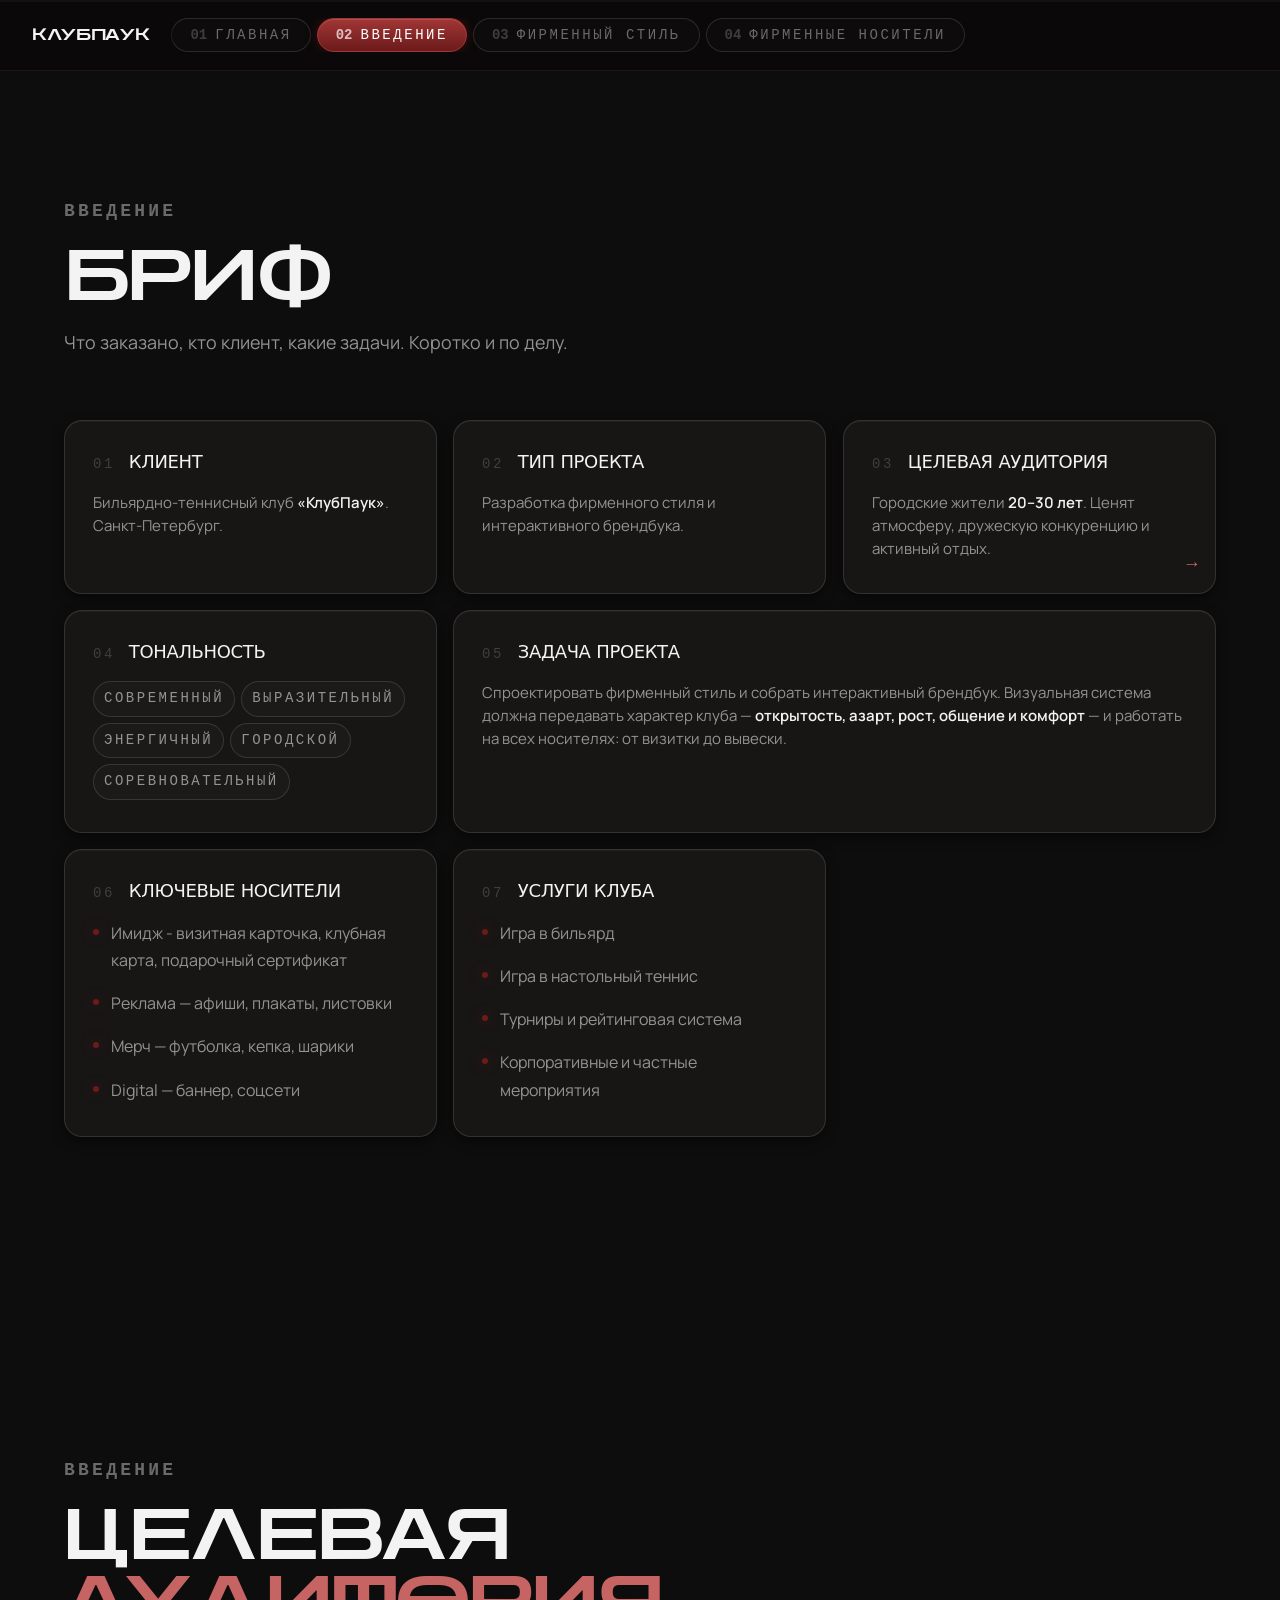
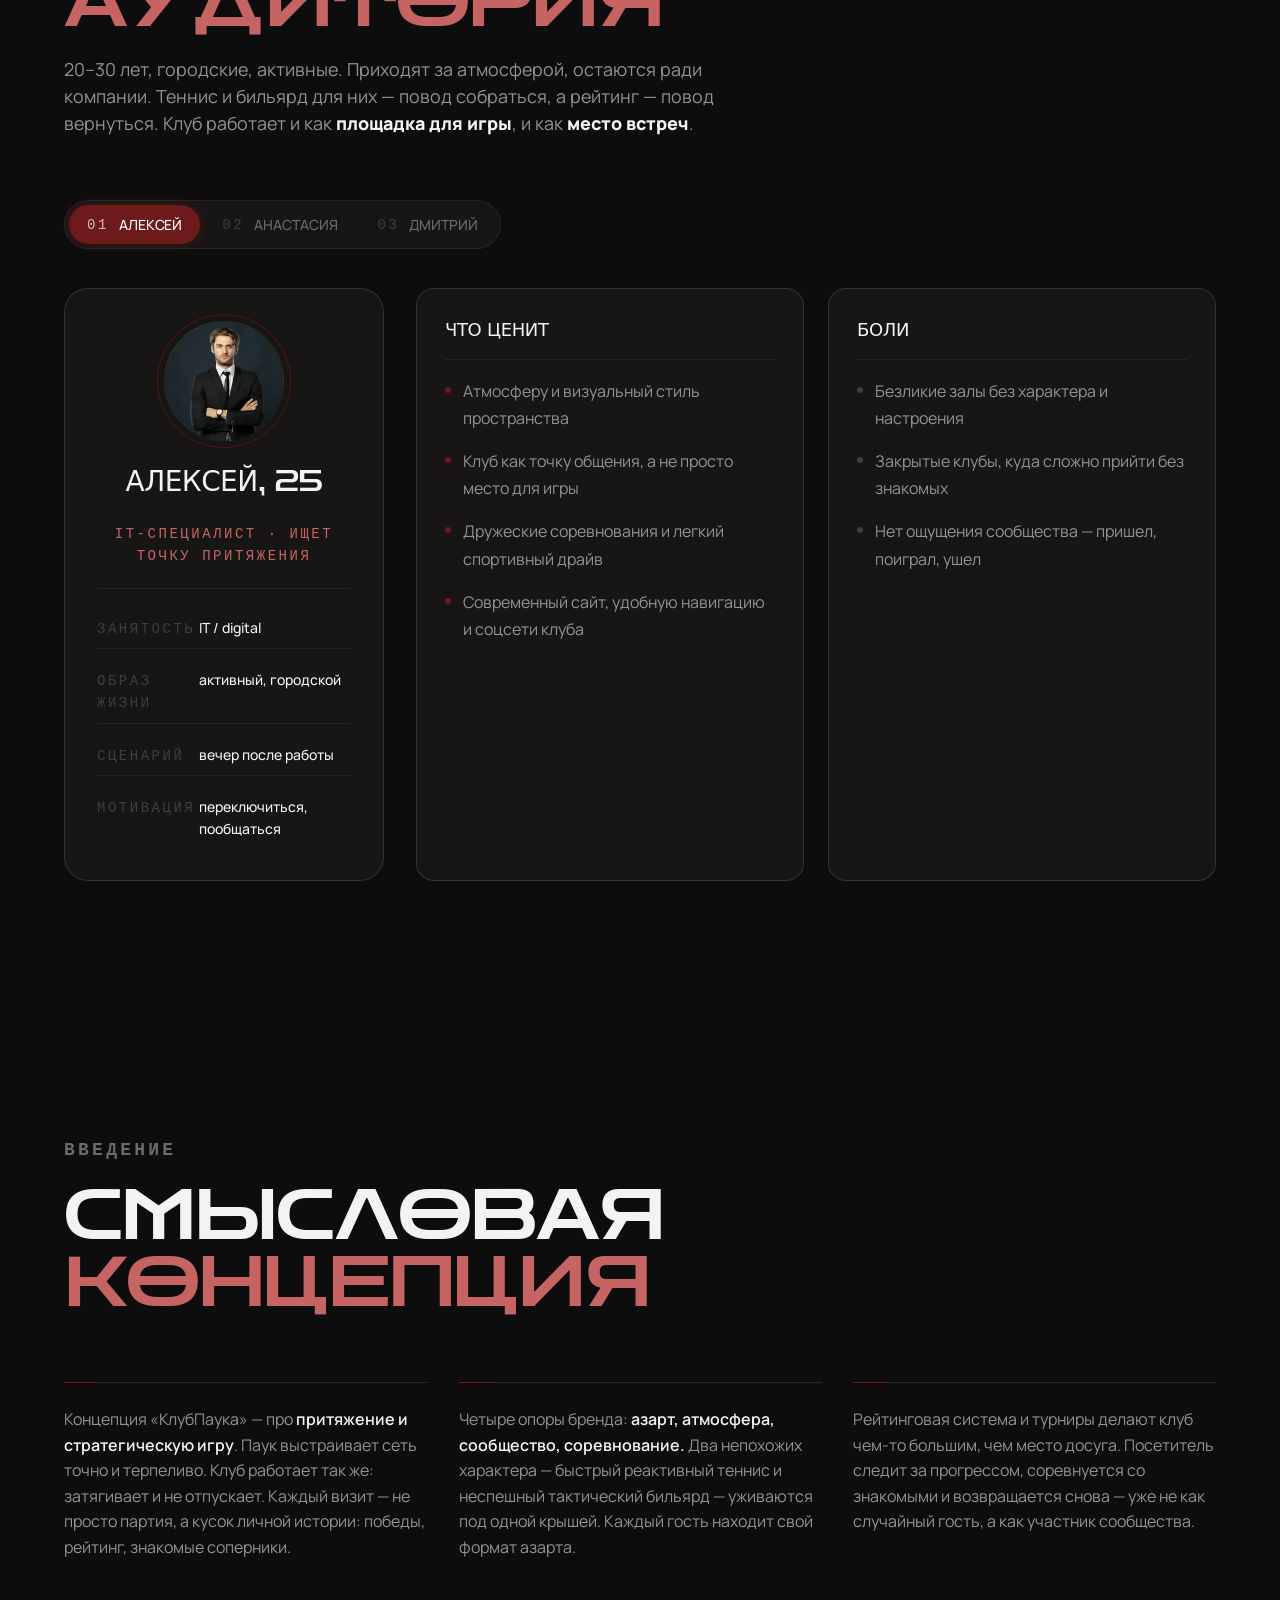
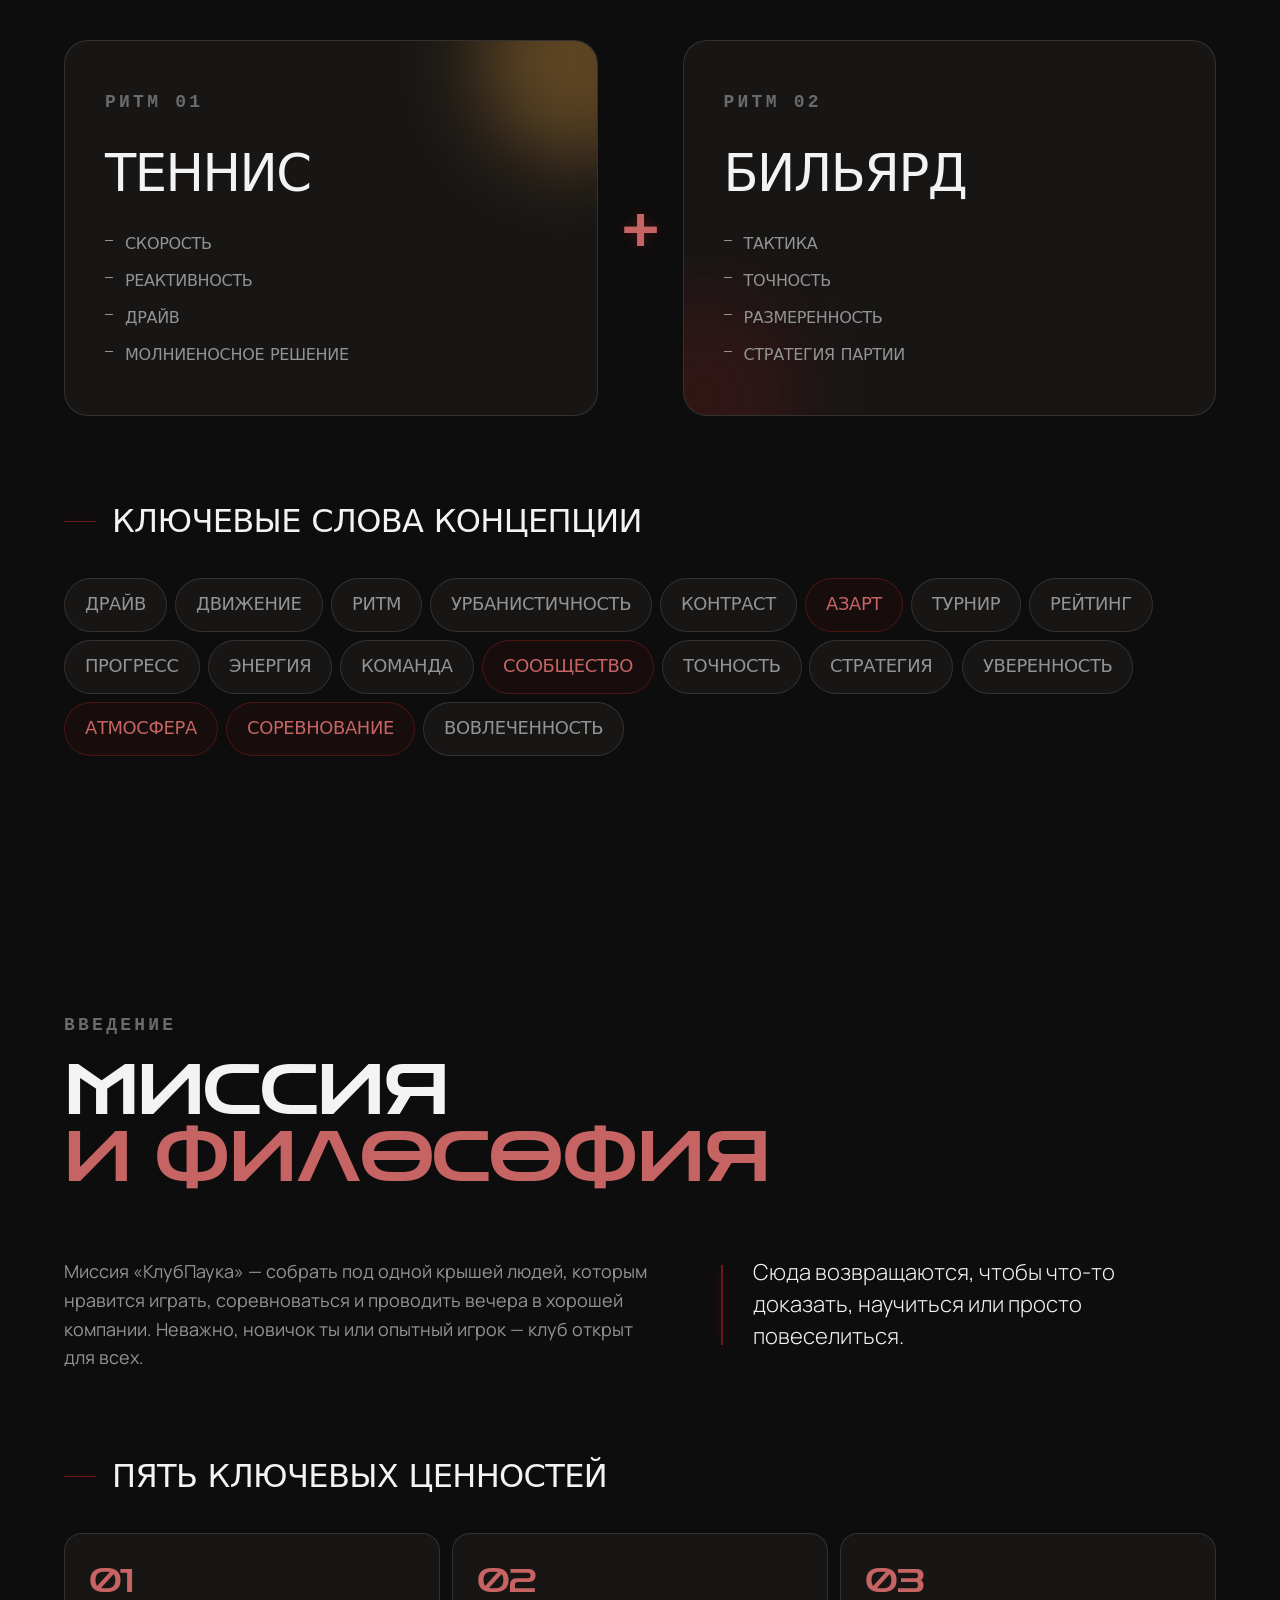
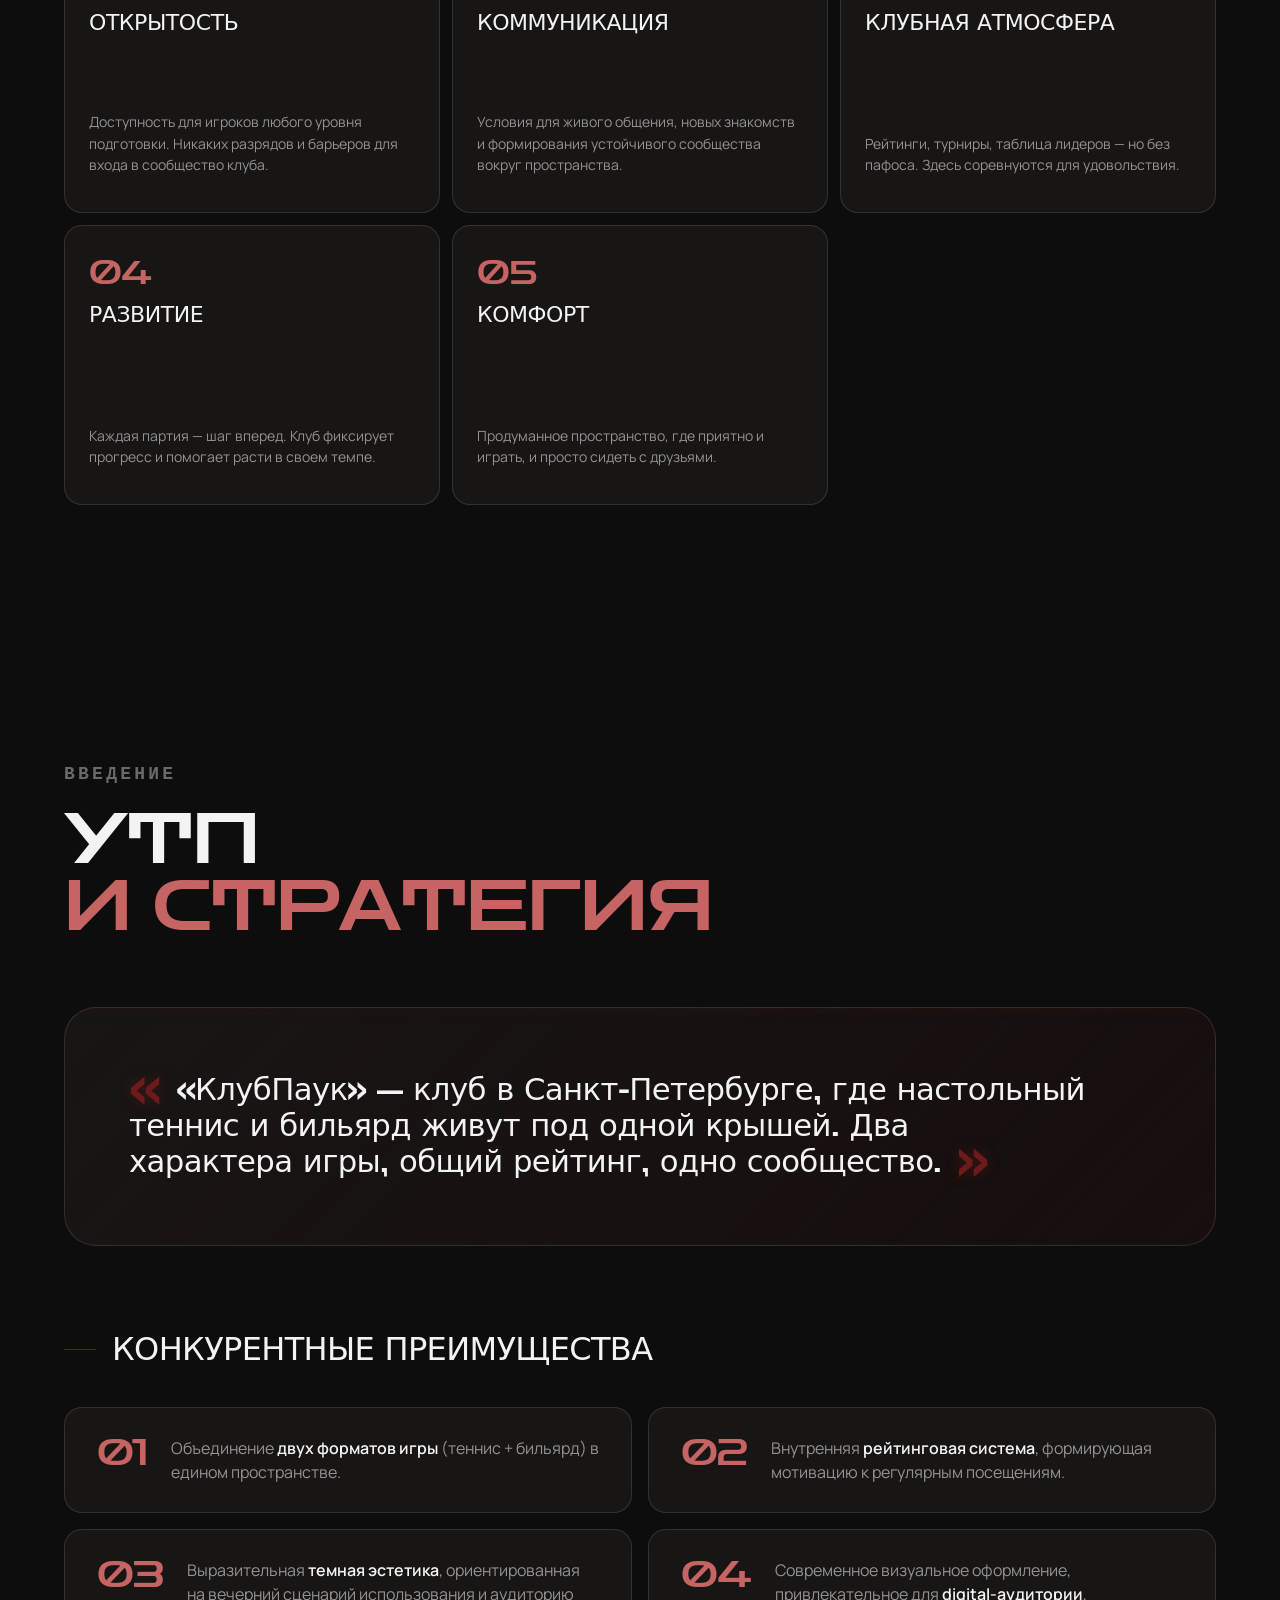
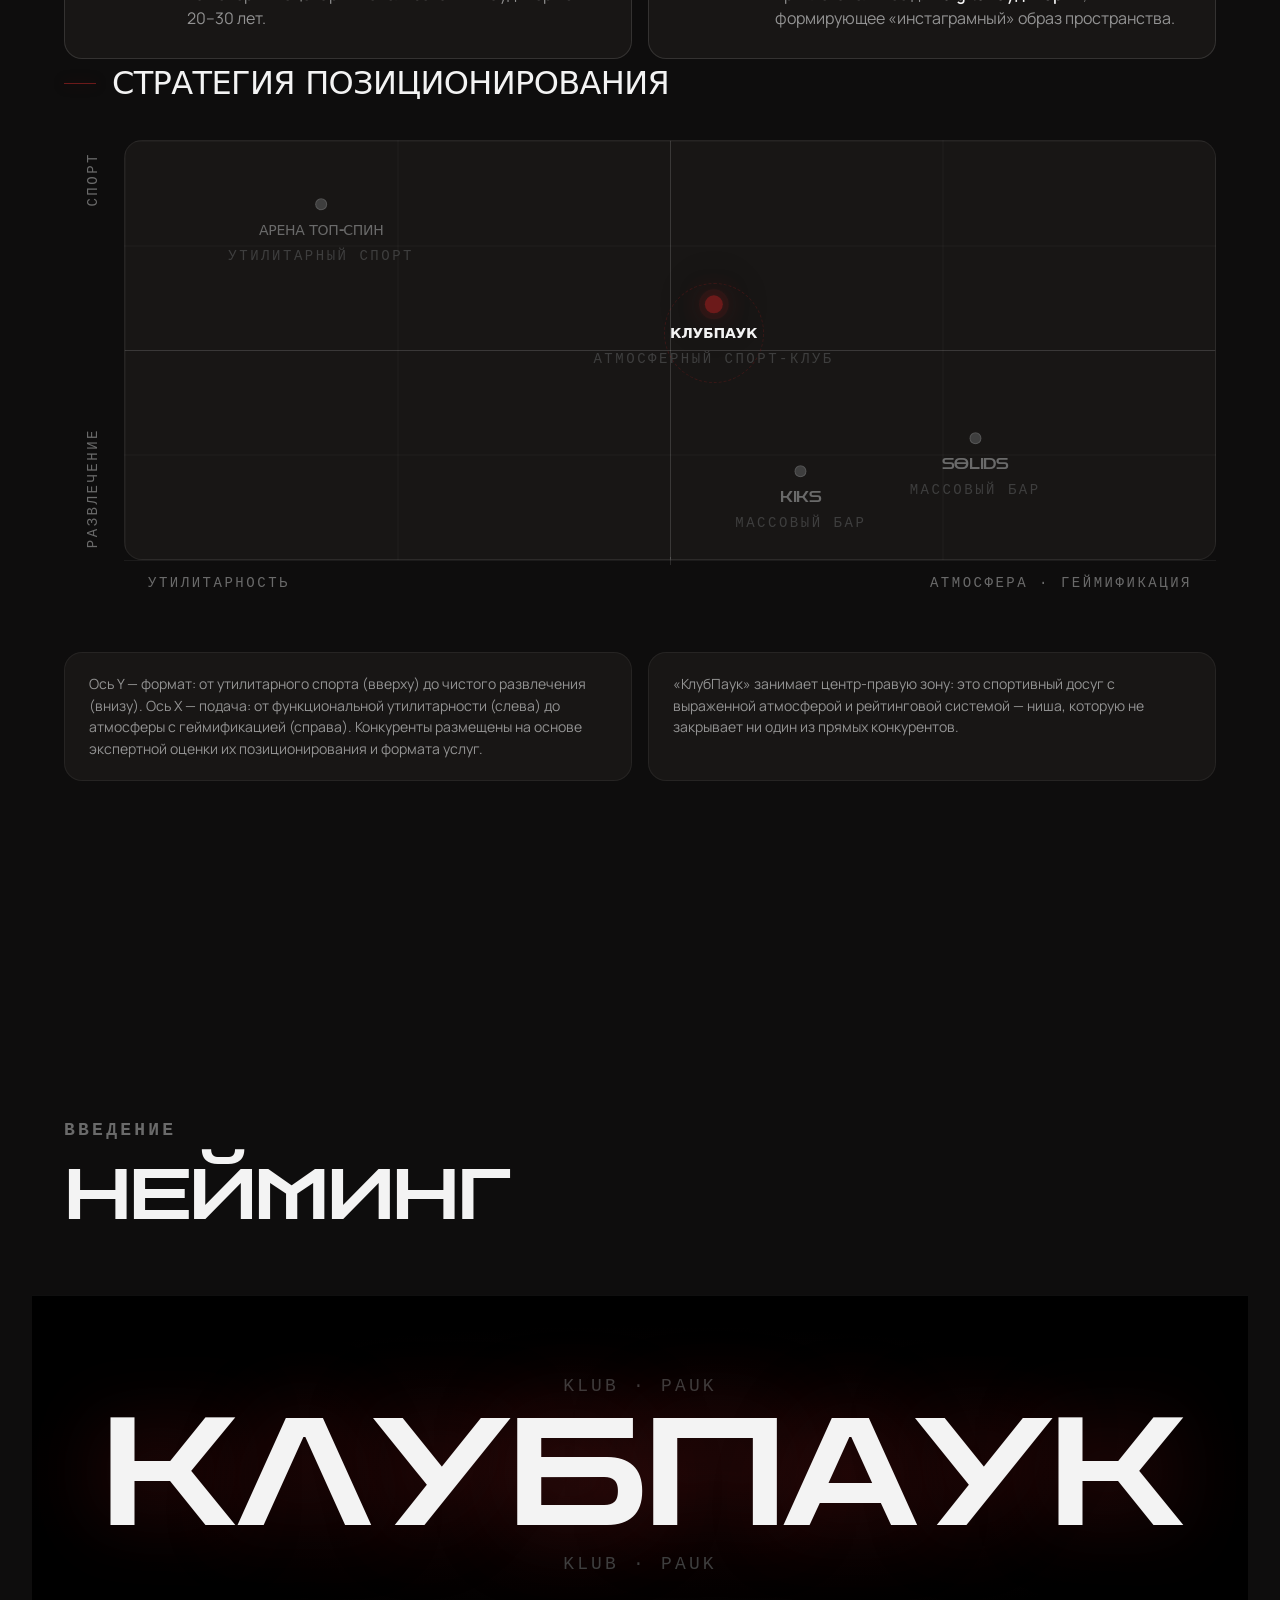
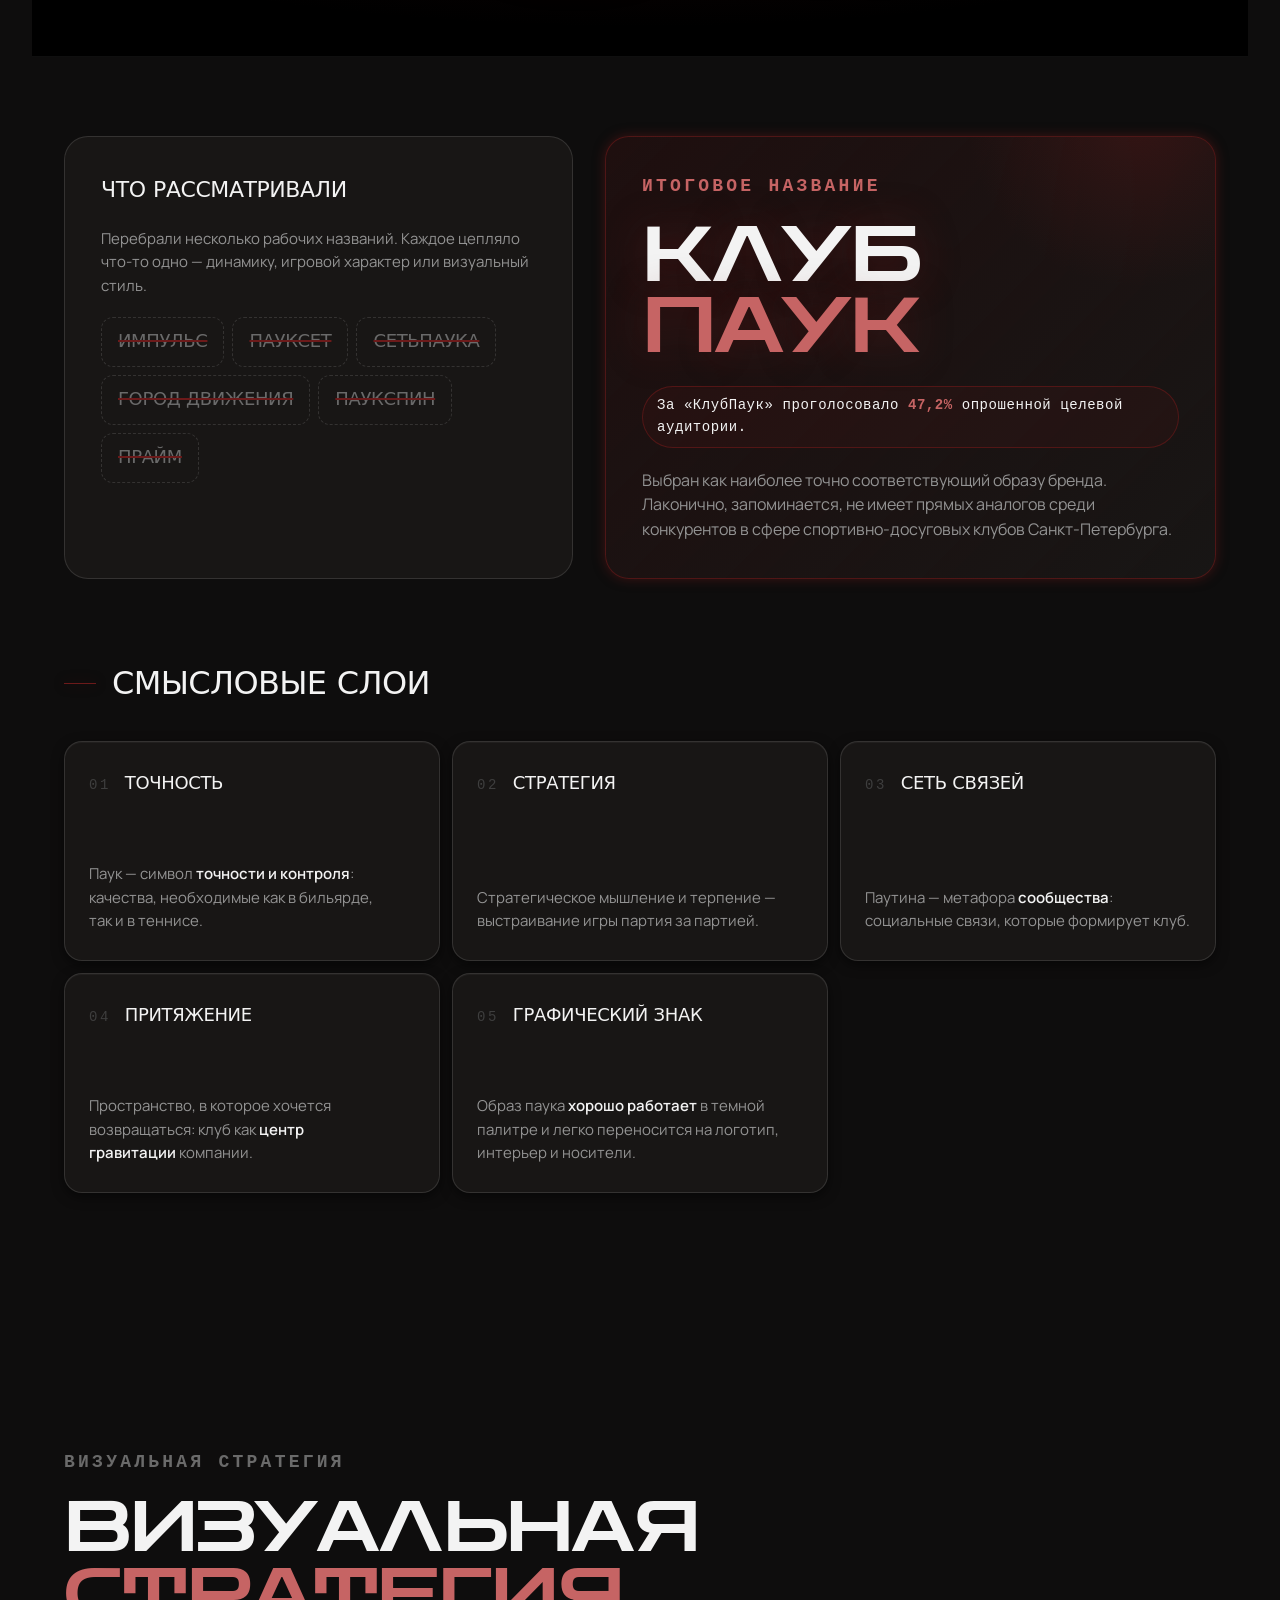
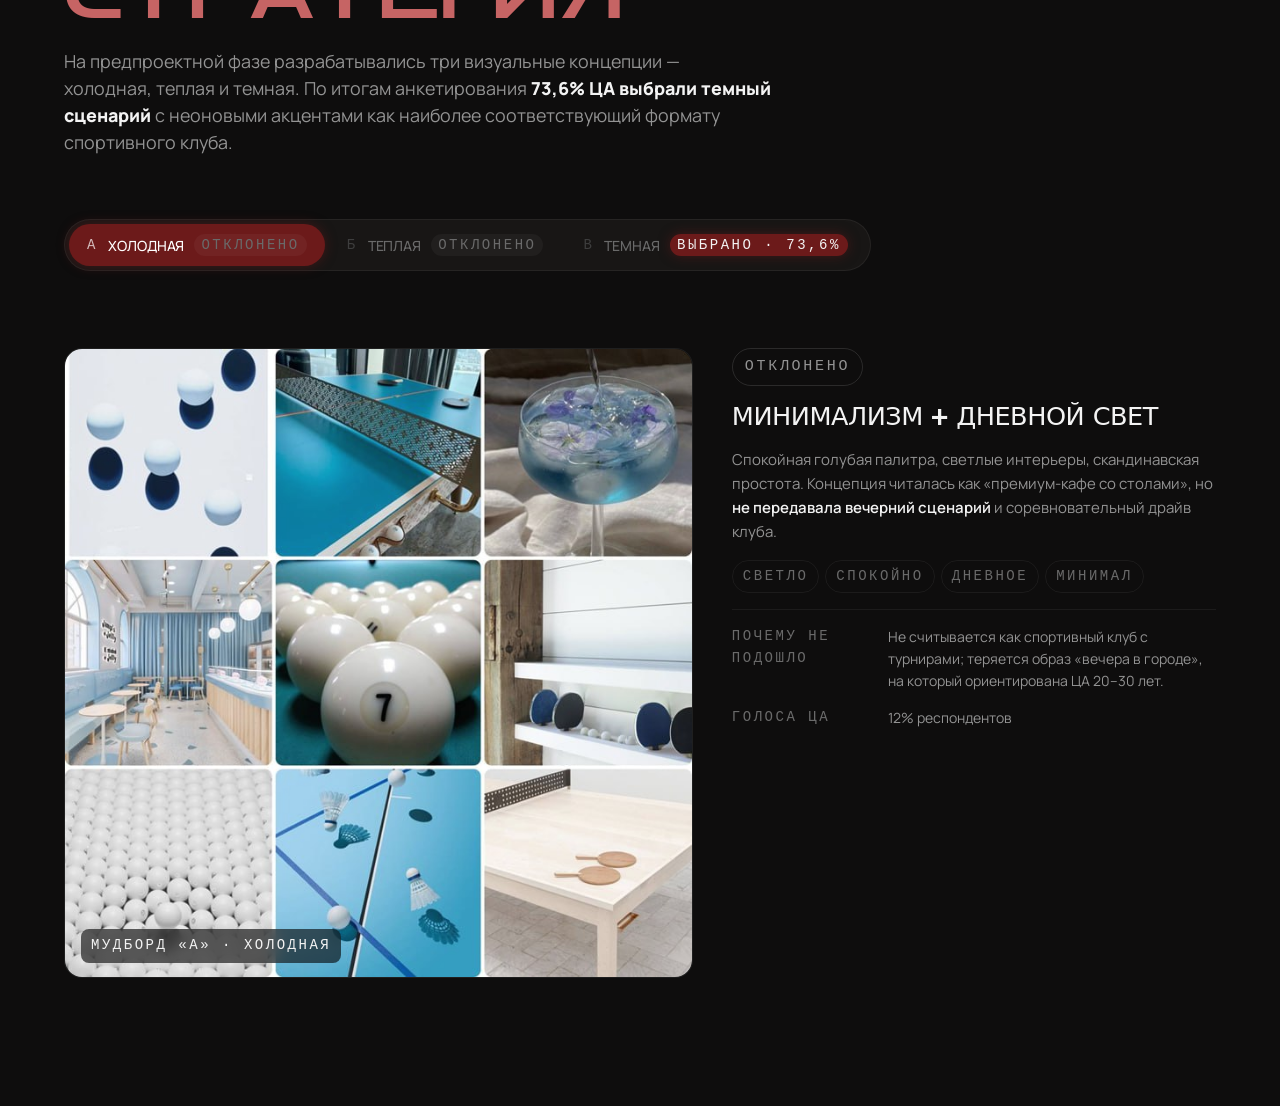
==== commit 4f1437ac: "типографика 18/14, переверстал содержание, выровнял сетки на стр.3 - основной шрифт 18px, минимальна" ====
--- a/page-2.html
+++ b/page-2.html
@@ -35,22 +35,18 @@
     </symbol>
   </svg>
 
-  <!-- ─────────── PROGRESS BAR ─────────── -->
   <div class="bb-progress" aria-hidden="true"><span class="bb-progress__bar"></span></div>
 
   <header class="bb-nav" role="banner">
     <a href="index.html" class="bb-nav__brand" aria-label="КлубПаук — на главную">
-      <span class="bb-nav__mark" aria-hidden="true">
-        <span class="ball">8</span>
-      </span>
       <span class="bb-nav__wm">КлубПаук</span>
     </a>
 
     <nav class="bb-pagenav" aria-label="Разделы брендбука">
       <a class="bb-pagenav__tab" href="index.html"><i>01</i><span>Главная</span></a>
       <a class="bb-pagenav__tab is-active" href="page-2.html"><i>02</i><span>Введение</span></a>
-      <a class="bb-pagenav__tab" href="page-3.html"><i>03</i><span>Фирстиль</span></a>
-      <a class="bb-pagenav__tab" href="page-4.html"><i>04</i><span>Носители</span></a>
+      <a class="bb-pagenav__tab" href="page-3.html"><i>03</i><span>Фирменный стиль</span></a>
+      <a class="bb-pagenav__tab" href="page-4.html"><i>04</i><span>Фирменные носители</span></a>
     </nav>
 
     <button class="bb-nav__toggle" type="button" aria-label="Открыть меню" aria-expanded="false" aria-controls="bb-mobile-nav">
@@ -131,7 +127,6 @@
 
     </section>
 
-    <!-- ═════════════════════ 05 · AUDIENCE ═════════════════════ -->
     <section id="screen-5" class="bb-screen bb-aud" data-screen-label="04 Аудитория" aria-labelledby="aud-h">
       <header class="bb-screen__head reveal">
         <span class="bb-eyebrow">Введение</span>
@@ -235,10 +230,10 @@
         <div class="bb-persona">
           <aside class="bb-persona__card">
             <div class="bb-persona__avatar" aria-hidden="true">
-              <img src="assets/audience-avatar-1.png" alt="Дмитрий, 32" loading="lazy">
+              <img src="assets/avatar-3.png" alt="Дмитрий, 30" loading="lazy">
               <i class="bb-persona__halo"></i>
             </div>
-            <h3>Дмитрий, 32</h3>
+            <h3>Дмитрий, 30</h3>
             <p class="bb-persona__role">Предприниматель · приходит за игрой и рейтингом</p>
             <dl>
               <div><dt>Занятость</dt><dd>малый бизнес</dd></div>
@@ -270,7 +265,6 @@
       </div>
     </section>
 
-    <!-- ═════════════════════ 07 · CONCEPT ═════════════════════ -->
     <section id="screen-7" class="bb-screen bb-concept" data-screen-label="05 Концепция" aria-labelledby="concept-h">
       <header class="bb-screen__head reveal">
         <span class="bb-eyebrow">Введение</span>
@@ -342,7 +336,6 @@
       </ul>
     </section>
 
-    <!-- ═════════════════════ 03 · MISSION ═════════════════════ -->
     <section id="screen-3" class="bb-screen bb-mission" data-screen-label="06 Миссия" aria-labelledby="mission-h">
       <header class="bb-screen__head reveal">
         <span class="bb-eyebrow">Введение</span>
@@ -389,7 +382,6 @@
       </div>
     </section>
 
-    <!-- ═════════════════════ 04 · UTP ═════════════════════ -->
     <section id="screen-4" class="bb-screen bb-utp" data-screen-label="07 УТП" aria-labelledby="utp-h">
       <header class="bb-screen__head reveal">
         <span class="bb-eyebrow">Введение</span>
@@ -462,7 +454,6 @@
       </div>
     </section>
 
-    <!-- ═════════════════════ 06 · NAMING ═════════════════════ -->
     <section id="screen-6" class="bb-screen bb-name" data-screen-label="08 Нейминг" aria-labelledby="name-h">
       <header class="bb-screen__head reveal">
         <span class="bb-eyebrow">Введение</span>
@@ -526,7 +517,6 @@
       </div>
     </section>
 
-    <!-- ═════════════════════ 09 · STRATEGY + 3 CONCEPTS ═════════════════════ -->
     <section id="screen-9" class="bb-screen bb-strategy" data-screen-label="09 Визуальная стратегия" aria-labelledby="strat-h">
       <header class="bb-screen__head reveal">
         <span class="bb-eyebrow">Визуальная стратегия</span>
@@ -591,7 +581,6 @@
 
   </main>
 
-  <!-- ═════════════════════ TOAST ═════════════════════ -->
   <div class="bb-toast" id="bb-toast" role="status" aria-live="polite" aria-atomic="true">
     <span class="bb-toast__check" aria-hidden="true">✓</span>
     <span>Скопировано:&nbsp;<span class="bb-toast__code" id="bb-toast-code">—</span></span>
--- a/css/tokens.css
+++ b/css/tokens.css
@@ -1,8 +1,4 @@
-/* ══════ css/tokens.css ══════ */
-/* ==========================================================================
-   КлубПаук — Colors & Type tokens
-   Billiards + Table Tennis club. Neon red on deep black. Urban, charged, late.
-   ========================================================================== */
+
 
 @import url('https://fonts.googleapis.com/css2?family=Manrope:wght@300;400;500;600;700;800&family=Zen+Dots&display=swap');
 
@@ -15,73 +11,61 @@
 }
 
 :root {
-  /* ----- Color: Core surfaces (the dark) ---------------------------------- */
-  /* Locked brand: чёрный #0E0D0D, белый #F3F3F3, серый #939393, красный #6C1A1A */
-  --pk-void:        #000000;          /* Pure black — full-bleed backgrounds, hero  */
-  --pk-ink:         #0E0D0D;          /* App canvas — brand black */
-  --pk-coal:        #181615;          /* Cards, panels */
-  --pk-graphite:    #221F1E;          /* Raised surfaces, header bars */
-  --pk-iron:        #2C2826;          /* Hover surface, dividers on dark */
 
-  /* ----- Color: Brand red scale (oxblood / deep red) ---------------------- */
-  /* Anchored at brand red #6C1A1A (500). Scale derived around it. */
+  --pk-void:        #000000;
+  --pk-ink:         #0E0D0D;
+  --pk-coal:        #181615;
+  --pk-graphite:    #221F1E;
+  --pk-iron:        #2C2826;
+
   --pk-blood-50:    #FBEDED;
   --pk-blood-100:   #F2C9C9;
   --pk-blood-200:   #E29A9A;
   --pk-blood-300:   #C66464;
-  --pk-blood-400:   #A23636;          /* Lifted brand red — hover, focus glow */
-  --pk-blood:       #6C1A1A;          /* BRAND RED — buttons, ratings, accents */
+  --pk-blood-400:   #A23636;
+  --pk-blood:       #6C1A1A;
   --pk-blood-600:   #581414;
   --pk-blood-700:   #430F0F;
   --pk-blood-800:   #2E0A0A;
-  --pk-blood-900:   #1A0606;          /* Crushed felt */
+  --pk-blood-900:   #1A0606;
 
-  /* ----- Color: Felt + table tones (warmth in the dark) -------------------- */
-  --pk-felt:        #7A0010;          /* Pool table felt, deep red velvet */
-  --pk-amber:       #FFB347;          /* Tungsten lamp glow, 8-ball cue light */
-  --pk-amber-soft:  #F4D58D;          /* Subtle warm highlight */
+  --pk-felt:        #7A0010;
+  --pk-amber:       #FFB347;
+  --pk-amber-soft:  #F4D58D;
 
-  /* ----- Color: Foreground on dark ---------------------------------------- */
-  --pk-fg-1:        #F3F3F3;          /* Primary text on dark — brand white */
-  --pk-fg-2:        #939393;          /* Secondary text — brand gray */
-  --pk-fg-3:        #6A6A6A;          /* Tertiary / metadata */
-  --pk-fg-4:        #3E3E3E;          /* Disabled / hairline labels */
+  --pk-fg-1:        #F3F3F3;
+  --pk-fg-2:        #939393;
+  --pk-fg-3:        #6A6A6A;
+  --pk-fg-4:        #3E3E3E;
 
-  /* ----- Color: Foreground on light (rare — receipts, exports) ------------ */
   --pk-fg-on-light-1: #14100F;
   --pk-fg-on-light-2: #4A4441;
 
-  /* ----- Color: Light surfaces (rare — used on receipts, profile cards) --- */
   --pk-bone:        #F5F2EE;
   --pk-bone-2:      #E8E2DC;
 
-  /* ----- Color: Semantic (game outcomes, system states) ------------------- */
-  --pk-win:         #34D17A;          /* Match won, rating up */
-  --pk-loss:        var(--pk-blood);  /* Match lost — same as brand on purpose */
+  --pk-win:         #34D17A;
+  --pk-loss:        var(--pk-blood);
   --pk-draw:        var(--pk-amber);
   --pk-info:        #4FB6FF;
   --pk-warning:     #FFB347;
   --pk-danger:      #FF1733;
 
-  /* ----- Color: Glow / haze (use as box-shadow / filter) ------------------ */
   --pk-glow-red:    0 0 24px rgba(108, 26, 26, 0.65), 0 0 64px rgba(108, 26, 26, 0.30);
   --pk-glow-red-sm: 0 0 12px rgba(108, 26, 26, 0.50);
   --pk-glow-red-lg: 0 0 48px rgba(162, 54, 54, 0.45), 0 0 120px rgba(108, 26, 26, 0.30);
   --pk-glow-amber:  0 0 18px rgba(255, 179, 71, 0.45);
 
-  /* ----- Color: Borders --------------------------------------------------- */
-  --pk-border-1:    rgba(255, 255, 255, 0.06);   /* Hairline on dark */
-  --pk-border-2:    rgba(255, 255, 255, 0.12);   /* Card edge */
-  --pk-border-red:  rgba(108, 26, 26, 0.65);     /* Active / focus */
+  --pk-border-1:    rgba(255, 255, 255, 0.06);
+  --pk-border-2:    rgba(255, 255, 255, 0.12);
+  --pk-border-red:  rgba(108, 26, 26, 0.65);
   --pk-border-red-strong: var(--pk-blood);
 
-  /* ----- Type: Families --------------------------------------------------- */
-  --pk-font-display: 'Zen Dots', 'Unbounded', 'Inter', system-ui, sans-serif; /* Big headers, hero, scoreboards — single weight (400), all-caps, geometric */
-  --pk-font-display-kir: 'Zen Dots Kir', 'Zen Dots', 'Unbounded', 'Inter', system-ui, sans-serif; /* Cyrillic display — typography demo only */
-  --pk-font-text:    'Manrope', 'Inter', system-ui, sans-serif;   /* Body, UI */
-  --pk-font-mono:    ui-monospace, Menlo, monospace; /* Scores, ratings, codes */
+  --pk-font-display: 'Zen Dots', 'Unbounded', 'Inter', system-ui, sans-serif;
+  --pk-font-display-kir: 'Zen Dots Kir', 'Zen Dots', 'Unbounded', 'Inter', system-ui, sans-serif;
+  --pk-font-text:    'Manrope', 'Inter', system-ui, sans-serif;
+  --pk-font-mono:    ui-monospace, Menlo, monospace;
 
-  /* ----- Type: Weights ---------------------------------------------------- */
   --pk-w-light:    300;
   --pk-w-regular:  400;
   --pk-w-medium:   500;
@@ -89,37 +73,32 @@
   --pk-w-bold:     700;
   --pk-w-black:    900;
 
-  /* ----- Type: Display sizes (use Unbounded) ------------------------------ */
-  --pk-fs-hero:     clamp(56px, 9vw, 144px);  /* Marquee hero */
-  --pk-fs-display:  clamp(40px, 6vw, 88px);   /* Section opener */
+  --pk-fs-hero:     clamp(56px, 9vw, 144px);
+  --pk-fs-display:  clamp(40px, 6vw, 88px);
   --pk-fs-h1:       clamp(36px, 4.5vw, 56px);
   --pk-fs-h2:       clamp(28px, 3vw, 40px);
   --pk-fs-h3:       24px;
   --pk-fs-h4:       18px;
 
-  /* ----- Type: Body sizes ------------------------------------------------- */
   --pk-fs-lg:       18px;
-  --pk-fs-base:     15px;
-  --pk-fs-sm:       13px;
-  --pk-fs-xs:       11px;     /* Eyebrow, label, ALL-CAPS */
-  --pk-fs-mono-lg:  44px;     /* Live score, rating */
+  --pk-fs-base:     18px;
+  --pk-fs-sm:       14px;
+  --pk-fs-xs:       14px;
+  --pk-fs-mono-lg:  44px;
   --pk-fs-mono:     14px;
 
-  /* ----- Type: Tracking --------------------------------------------------- */
   --pk-tr-tight:    -0.02em;
   --pk-tr-display:  -0.03em;
   --pk-tr-normal:   0;
   --pk-tr-wide:     0.08em;
-  --pk-tr-eyebrow:  0.18em;   /* RU labels: «РЕЙТИНГ», «ТУРНИР» */
+  --pk-tr-eyebrow:  0.18em;
 
-  /* ----- Type: Line height ------------------------------------------------ */
   --pk-lh-tight:    1.0;
   --pk-lh-display:  1.04;
   --pk-lh-heading:  1.15;
   --pk-lh-body:     1.55;
   --pk-lh-loose:    1.7;
 
-  /* ----- Spacing ---------------------------------------------------------- */
   --pk-s-1:  4px;
   --pk-s-2:  8px;
   --pk-s-3:  12px;
@@ -133,7 +112,6 @@
   --pk-s-20: 80px;
   --pk-s-24: 96px;
 
-  /* ----- Radius ----------------------------------------------------------- */
   --pk-r-xs:    4px;
   --pk-r-sm:    8px;
   --pk-r-md:    12px;
@@ -141,30 +119,22 @@
   --pk-r-xl:    24px;
   --pk-r-2xl:   32px;
   --pk-r-pill:  999px;
-  /* CTAs and primary surfaces lean toward pill / 18-24px. Sharp cards = 4-8px. */
 
-  /* ----- Shadow / elevation (cool, dark, with neon haze on emphasis) ------ */
   --pk-shadow-1: 0 1px 0 rgba(255,255,255,0.04) inset, 0 4px 12px rgba(0,0,0,0.50);
   --pk-shadow-2: 0 1px 0 rgba(255,255,255,0.05) inset, 0 12px 32px rgba(0,0,0,0.65);
   --pk-shadow-3: 0 1px 0 rgba(255,255,255,0.06) inset, 0 24px 64px rgba(0,0,0,0.75);
-  --pk-shadow-cue:  0 0 0 1px var(--pk-border-red), 0 0 24px rgba(108, 26, 26, 0.40); /* "active cue" — focus state */
+  --pk-shadow-cue:  0 0 0 1px var(--pk-border-red), 0 0 24px rgba(108, 26, 26, 0.40);
 
-  /* ----- Motion ----------------------------------------------------------- */
   --pk-ease-out:    cubic-bezier(0.22, 1, 0.36, 1);
-  --pk-ease-snap:   cubic-bezier(0.18, 0.89, 0.32, 1.28);   /* Slight overshoot — strike */
+  --pk-ease-snap:   cubic-bezier(0.18, 0.89, 0.32, 1.28);
   --pk-ease-quick:  cubic-bezier(0.4, 0, 0.2, 1);
   --pk-d-fast:      120ms;
   --pk-d-base:      220ms;
   --pk-d-slow:      420ms;
 
-  /* ----- Backdrops -------------------------------------------------------- */
   --pk-blur-glass:  saturate(140%) blur(18px);
   --pk-vignette:    radial-gradient(120% 80% at 50% 0%, rgba(108,26,26,0.28), transparent 60%);
 }
-
-/* ==========================================================================
-   Semantic element styles — opt-in via .pk- container or apply directly.
-   ========================================================================== */
 
 .pk-root,
 .pk-root * {
@@ -182,4 +152,3 @@
   font-weight: var(--pk-w-regular);
 }
 
-
--- a/css/style.css
+++ b/css/style.css
@@ -1,9 +1,4 @@
-/* ══════ css/style.css ══════ */
-/* =============================================================
-   КлубПаук · Brand Book — Раздел 1 «Введение»
-   Inherits tokens from css/tokens.css (--pk-*).
-   Mobile-first; tablet ≥768; desktop ≥1280.
-   ============================================================= */
+
 
 *, *::before, *::after { box-sizing: border-box; }
 * { margin: 0; padding: 0; }
@@ -16,6 +11,7 @@
   color: var(--pk-fg-1);
   font-family: var(--pk-font-text);
   font-size: var(--pk-fs-base);
+  font-weight: var(--pk-w-bold);
   line-height: var(--pk-lh-body);
   overflow-x: hidden;
   -webkit-font-smoothing: antialiased;
@@ -34,7 +30,6 @@
   border-radius: var(--pk-r-sm);
 }
 
-/* ─────────── Reveal motion ─────────── */
 .reveal {
   opacity: 0;
   transform: translateY(28px);
@@ -47,9 +42,6 @@
   .reveal { opacity: 1; transform: none; transition: none; }
 }
 
-/* =============================================================
-   PROGRESS BAR
-   ============================================================= */
 .bb-progress {
   position: fixed; top: 0; left: 0; right: 0; height: 2px;
   background: rgba(255,255,255,0.04);
@@ -62,9 +54,6 @@
   transition: width 120ms linear;
 }
 
-/* =============================================================
-   HEADER NAV
-   ============================================================= */
 .bb-nav {
   position: fixed; top: 0; left: 0; right: 0;
   display: grid;
@@ -81,7 +70,7 @@
 
 .bb-nav__brand {
   display: inline-flex; align-items: center; gap: 12px;
-  font-family: var(--pk-font-display);
+  font-family: var(--pk-font-display-kir);
   font-size: 16px; letter-spacing: var(--pk-tr-tight);
   text-transform: uppercase;
   color: var(--pk-fg-1);
@@ -102,7 +91,7 @@
   background: #fff; color: var(--pk-blood);
   border-radius: 50%;
   font-family: var(--pk-font-display);
-  font-size: 9px; font-weight: 900;
+  font-size: 14px; font-weight: 900;
   display: grid; place-items: center;
   letter-spacing: 0;
 }
@@ -131,7 +120,7 @@
   border: 1px solid transparent;
   white-space: nowrap;
   font-family: var(--pk-font-mono);
-  font-size: 10px;
+  font-size: 14px;
   letter-spacing: var(--pk-tr-eyebrow);
   text-transform: uppercase;
   color: var(--pk-fg-4);
@@ -146,7 +135,7 @@
   font-style: normal;
   color: var(--pk-fg-4);
   font-weight: 700;
-  font-size: 10px;
+  font-size: 14px;
   transition: color var(--pk-d-base) var(--pk-ease-out);
 }
 .bb-nav__chip > span {
@@ -155,12 +144,12 @@
   gap: 0;
 }
 .bb-nav__chip > span em {
-  display: none; /* hide "Глава" label to save space */
+  display: none;
 }
 .bb-nav__chip > span b {
   font-weight: 500;
   color: inherit;
-  font-size: 10px;
+  font-size: 14px;
 }
 .bb-nav__chip:hover {
   color: var(--pk-fg-1);
@@ -177,15 +166,11 @@
 .bb-nav__chip.is-active i { color: var(--pk-blood-300); }
 .bb-nav__chip.is-active > span b { color: var(--pk-fg-1); }
 
-/* progress dots row under each chip */
 .bb-nav__chip-dots {
-  display: none; /* hide dots from inline — they clutter the nav */
+  display: none;
   text-decoration: none;
 }
 
-/* =============================================================
-   PAGE TABS NAV (multi-page switcher in КлубПаук style)
-   ============================================================= */
 .bb-pagenav {
   min-width: 0;
   overflow-x: auto;
@@ -212,7 +197,7 @@
   background: rgba(255, 255, 255, 0.015);
   white-space: nowrap;
   font-family: var(--pk-font-mono);
-  font-size: 11px;
+  font-size: 14px;
   line-height: 1;
   letter-spacing: var(--pk-tr-eyebrow);
   text-transform: uppercase;
@@ -228,7 +213,7 @@
 .bb-pagenav__tab i {
   font-style: normal;
   font-weight: 700;
-  font-size: 10px;
+  font-size: 14px;
   color: var(--pk-fg-4);
   letter-spacing: 0;
   transition: color var(--pk-d-base) var(--pk-ease-out);
@@ -254,20 +239,18 @@
 
 @media (max-width: 980px) {
   .bb-pagenav { gap: 4px; padding: 0 4px; }
-  .bb-pagenav__tab { padding: 7px 12px; font-size: 10px; gap: 6px; }
-  .bb-pagenav__tab i { font-size: 9px; }
+  .bb-pagenav__tab { padding: 7px 12px; font-size: 14px; gap: 6px; }
+  .bb-pagenav__tab i { font-size: 14px; }
 }
 @media (max-width: 720px) {
   .bb-pagenav { display: none; }
 }
-
-
 
 .bb-nav__meta { display: flex; gap: 18px; align-items: center; }
 .bb-nav__chap {
   display: inline-flex; flex-direction: column; gap: 2px;
   font-family: var(--pk-font-mono);
-  font-size: 10px; line-height: 1.1;
+  font-size: 14px; line-height: 1.1;
   letter-spacing: var(--pk-tr-eyebrow);
   text-transform: uppercase;
   color: var(--pk-fg-3);
@@ -298,7 +281,6 @@
 .bb-nav__toggle[aria-expanded="true"] span:nth-child(2) { opacity: 0; }
 .bb-nav__toggle[aria-expanded="true"] span:nth-child(3) { transform: translateY(-5.5px) rotate(-45deg); }
 
-/* mobile nav drawer */
 .bb-mobile {
   position: fixed; top: 70px; left: 0; right: 0;
   background: rgba(10,8,8,0.96);
@@ -323,15 +305,12 @@
 }
 .bb-mobile a i {
   font-style: normal;
-  font-family: var(--pk-font-mono); font-size: 11px;
+  font-family: var(--pk-font-mono); font-size: 14px;
   color: var(--pk-blood-300);
   letter-spacing: var(--pk-tr-eyebrow);
 }
 .bb-mobile a:hover, .bb-mobile a:focus-visible { color: var(--pk-fg-1); border-color: var(--pk-border-red); background: rgba(108,26,26,0.08); }
 
-/* =============================================================
-   SHARED — screens, headings, buttons, cards
-   ============================================================= */
 main { padding-top: 70px; }
 
 .bb-screen {
@@ -350,7 +329,7 @@
 
 .bb-eyebrow {
   font-family: var(--pk-font-mono);
-  font-size: var(--pk-fs-xs);
+  font-size: 18px;
   font-weight: 600;
   letter-spacing: var(--pk-tr-eyebrow);
   text-transform: uppercase;
@@ -361,7 +340,7 @@
 .bb-h {
   font-family: var(--pk-font-display-kir);
   font-weight: 400;
-  font-size: clamp(40px, 7vw, 104px);
+  font-size: clamp(32px, 5.5vw, 80px);
   line-height: 0.96;
   letter-spacing: var(--pk-tr-display);
   text-transform: uppercase;
@@ -380,7 +359,7 @@
   max-width: 720px;
   text-wrap: pretty;
 }
-.bb-lede b { color: var(--pk-fg-1); font-weight: 600; }
+.bb-lede b { color: var(--pk-fg-1); font-weight: 800; }
 
 .bb-btn {
   display: inline-flex; align-items: center; gap: 10px;
@@ -407,7 +386,6 @@
 }
 .bb-btn--ghost:hover { border-color: var(--pk-border-red); box-shadow: var(--pk-glow-red-sm); }
 
-/* generic card */
 .bb-card {
   position: relative;
   background: var(--pk-coal);
@@ -438,7 +416,7 @@
 .bb-card header { display: flex; align-items: baseline; gap: 14px; margin-bottom: 14px; }
 .bb-card__num {
   font-family: var(--pk-font-mono);
-  font-size: 11px;
+  font-size: 14px;
   letter-spacing: var(--pk-tr-eyebrow);
   color: var(--pk-fg-4);
 }
@@ -474,7 +452,7 @@
 .bb-tags { display: flex; flex-wrap: wrap; gap: 6px; }
 .bb-tags li {
   font-family: var(--pk-font-mono);
-  font-size: 11px;
+  font-size: 14px;
   letter-spacing: var(--pk-tr-eyebrow);
   text-transform: uppercase;
   color: var(--pk-fg-2);
@@ -486,9 +464,6 @@
 }
 .bb-tags li:hover { color: var(--pk-blood-300); border-color: var(--pk-border-red); }
 
-/* =============================================================
-   01 · COVER
-   ============================================================= */
 .bb-cover {
   min-height: 100vh;
   min-height: 100dvh;
@@ -522,7 +497,7 @@
 .bb-cover__top {
   display: inline-flex; align-items: center; gap: 18px;
   font-family: var(--pk-font-mono);
-  font-size: 11px;
+  font-size: 14px;
   letter-spacing: var(--pk-tr-eyebrow);
   text-transform: uppercase;
   color: var(--pk-fg-3);
@@ -563,7 +538,7 @@
 }
 
 .bb-cover__title {
-  font-family: var(--pk-font-display);
+  font-family: var(--pk-font-display-kir);
   font-weight: 400;
   font-size: clamp(72px, 16vw, 240px);
   line-height: 0.88;
@@ -579,7 +554,7 @@
 .bb-cover__tagline {
   display: inline-flex; align-items: center; gap: 14px;
   font-family: var(--pk-font-mono);
-  font-size: 12px;
+  font-size: 14px;
   letter-spacing: var(--pk-tr-eyebrow);
   text-transform: uppercase;
   color: var(--pk-blood-300);
@@ -615,7 +590,7 @@
 .bb-cover__meta em {
   font-style: normal;
   font-family: var(--pk-font-mono);
-  font-size: 10px;
+  font-size: 14px;
   letter-spacing: var(--pk-tr-eyebrow);
   text-transform: uppercase;
   color: var(--pk-fg-4);
@@ -634,7 +609,7 @@
   transform: translateX(-50%);
   display: flex; flex-direction: column; align-items: center; gap: 12px;
   font-family: var(--pk-font-mono);
-  font-size: 10px;
+  font-size: 14px;
   letter-spacing: var(--pk-tr-eyebrow);
   text-transform: uppercase;
   color: var(--pk-fg-3);
@@ -657,9 +632,6 @@
   100% { transform: translateY(48px); opacity: 0; }
 }
 
-/* =============================================================
-   02 · BRIEF
-   ============================================================= */
 .bb-brief__grid {
   display: grid;
   grid-template-columns: repeat(12, 1fr);
@@ -731,7 +703,7 @@
 }
 .bb-brief__num-label {
   font-family: var(--pk-font-mono);
-  font-size: 11px;
+  font-size: 14px;
   letter-spacing: var(--pk-tr-eyebrow);
   text-transform: uppercase;
   color: var(--pk-fg-3);
@@ -748,9 +720,6 @@
 .bb-brief__stat-body p { color: var(--pk-fg-2); font-size: 16px; line-height: 1.6; max-width: 640px; }
 .bb-brief__stat-body p b { color: var(--pk-fg-1); font-weight: 600; }
 
-/* =============================================================
-   03 · MISSION
-   ============================================================= */
 .bb-mission__lede {
   display: grid;
   grid-template-columns: 1.2fr 1fr;
@@ -860,9 +829,6 @@
   margin-top: auto;
 }
 
-/* =============================================================
-   04 · UTP
-   ============================================================= */
 .bb-utp__quote {
   position: relative;
   padding: clamp(40px, 5vw, 72px) clamp(28px, 5vw, 80px);
@@ -906,13 +872,12 @@
 .bb-utp__quote figcaption {
   margin-top: 32px;
   font-family: var(--pk-font-mono);
-  font-size: 11px;
+  font-size: 14px;
   letter-spacing: var(--pk-tr-eyebrow);
   text-transform: uppercase;
   color: var(--pk-fg-3);
 }
 
-/* positioning map */
 .bb-utp__map {
   display: grid;
   grid-template-columns: 60px 1fr;
@@ -924,7 +889,7 @@
 .bb-utp__axis {
   display: flex;
   font-family: var(--pk-font-mono);
-  font-size: 10px;
+  font-size: 14px;
   letter-spacing: var(--pk-tr-eyebrow);
   text-transform: uppercase;
   color: var(--pk-fg-4);
@@ -999,14 +964,14 @@
 .bb-utp__dot em {
   font-family: var(--pk-font-display);
   font-style: normal;
-  font-size: 13px;
+  font-size: 14px;
   letter-spacing: var(--pk-tr-tight);
   text-transform: uppercase;
 }
 .bb-utp__dot i {
   font-style: normal;
   font-family: var(--pk-font-mono);
-  font-size: 10px;
+  font-size: 14px;
   letter-spacing: var(--pk-tr-eyebrow);
   text-transform: uppercase;
   color: var(--pk-fg-4);
@@ -1081,9 +1046,6 @@
   color: var(--pk-fg-2);
 }
 
-/* =============================================================
-   05 · AUDIENCE — TABS
-   ============================================================= */
 .bb-tabs {
   display: flex; gap: 8px; flex-wrap: wrap;
   padding: 8px;
@@ -1111,7 +1073,7 @@
 .bb-tab em {
   font-style: normal;
   font-family: var(--pk-font-mono);
-  font-size: 11px;
+  font-size: 14px;
   letter-spacing: var(--pk-tr-eyebrow);
   color: var(--pk-fg-4);
 }
@@ -1188,7 +1150,7 @@
 .bb-persona__role {
   text-align: center;
   font-family: var(--pk-font-mono);
-  font-size: 11px;
+  font-size: 14px;
   letter-spacing: var(--pk-tr-eyebrow);
   text-transform: uppercase;
   color: var(--pk-blood-300);
@@ -1205,7 +1167,7 @@
 .bb-persona__card dl > div:last-child { border-bottom: none; }
 .bb-persona__card dt {
   font-family: var(--pk-font-mono);
-  font-size: 10px;
+  font-size: 14px;
   letter-spacing: var(--pk-tr-eyebrow);
   text-transform: uppercase;
   color: var(--pk-fg-4);
@@ -1271,9 +1233,6 @@
 }
 .bb-persona__moodboard figure:hover img { transform: scale(1.04); filter: brightness(1) contrast(1.05); }
 
-/* =============================================================
-   06 · NAMING
-   ============================================================= */
 .bb-name__hero {
   display: flex; flex-direction: column; align-items: center;
   gap: 4px;
@@ -1401,7 +1360,7 @@
   border-radius: var(--pk-r-pill);
   background: rgba(108, 26, 26, 0.12);
   font-family: var(--pk-font-mono);
-  font-size: 13px;
+  font-size: 14px;
   letter-spacing: 0.04em;
   color: var(--pk-fg-1);
   width: fit-content;
@@ -1417,9 +1376,6 @@
 .bb-name__layer header { margin-bottom: 18px; }
 .bb-name__layer p { margin-top: auto; }
 
-/* =============================================================
-   07 · CONCEPT
-   ============================================================= */
 .bb-concept__lede {
   display: grid;
   grid-template-columns: repeat(3, 1fr);
@@ -1547,22 +1503,20 @@
 }
 .bb-keyword--accent:hover { color: #fff !important; background: var(--pk-blood) !important; }
 
-/* =============================================================
-   08 · TOC
-   ============================================================= */
 .bb-toc__grid {
   display: grid;
   grid-template-columns: repeat(3, 1fr);
-  gap: 20px;
-  margin-bottom: 64px;
+  gap: 18px;
+  margin-bottom: 48px;
+  align-items: stretch;
   counter-reset: none;
 }
 .bb-toc__item { display: contents; }
 .bb-toc__card {
   position: relative;
-  display: flex; flex-direction: column; gap: 14px;
-  padding: 32px 28px 28px;
-  min-height: 280px;
+  display: flex; flex-direction: column; gap: 8px;
+  padding: 20px 22px 20px;
+  min-height: 0;
   background: var(--pk-coal);
   border: 1px solid var(--pk-border-2);
   border-radius: var(--pk-r-xl);
@@ -1588,7 +1542,7 @@
 .bb-toc__num {
   font-family: var(--pk-font-display);
   font-weight: 400;
-  font-size: clamp(48px, 5vw, 72px);
+  font-size: clamp(32px, 3.2vw, 44px);
   line-height: 0.9;
   letter-spacing: var(--pk-tr-display);
   color: var(--pk-fg-3);
@@ -1598,7 +1552,7 @@
 .bb-toc__card h3 {
   font-family: var(--pk-font-display);
   font-weight: 400;
-  font-size: 22px;
+  font-size: 18px;
   letter-spacing: var(--pk-tr-tight);
   text-transform: uppercase;
   color: var(--pk-fg-1);
@@ -1611,14 +1565,15 @@
 .bb-toc__card h3 a:hover { color: var(--pk-blood-300); }
 .bb-toc__card p {
   font-size: 14px;
-  line-height: 1.5;
+  line-height: 1.45;
   color: var(--pk-fg-2);
-  flex: 1;
+  flex: 0 0 auto;
+  margin: 0;
 }
 .bb-toc__meta {
   display: flex; flex-wrap: wrap; gap: 8px;
   font-family: var(--pk-font-mono);
-  font-size: 10px;
+  font-size: 14px;
   letter-spacing: var(--pk-tr-eyebrow);
   text-transform: uppercase;
 }
@@ -1634,9 +1589,9 @@
   border-color: var(--pk-border-red);
 }
 .bb-toc__arrow {
-  position: absolute; top: 28px; right: 28px;
-  font-family: var(--pk-font-display);
-  font-size: 24px;
+  position: absolute; top: 20px; right: 22px;
+  font-family: var(--pk-font-display);
+  font-size: 20px;
   color: var(--pk-fg-4);
   transition: transform var(--pk-d-base) var(--pk-ease-out),
               color var(--pk-d-base) var(--pk-ease-out);
@@ -1644,14 +1599,14 @@
 .bb-toc__card:hover .bb-toc__arrow { color: var(--pk-blood-300); transform: translate(4px, -4px); }
 
 .bb-toc__subs {
-  display: flex; flex-direction: column; gap: 6px;
-  margin-top: 4px;
-  padding-top: 12px;
+  display: flex; flex-direction: column; gap: 3px;
+  margin-top: 2px;
+  padding-top: 8px;
   border-top: 1px solid var(--pk-border-1);
 }
-.bb-toc__subs li { line-height: 1.4; }
+.bb-toc__subs li { line-height: 1.3; }
 .bb-toc__subs a {
-  font-size: 13px;
+  font-size: 14px;
   color: var(--pk-fg-3);
   transition: color var(--pk-d-fast) var(--pk-ease-out);
 }
@@ -1659,27 +1614,27 @@
 .bb-toc__subs a::before {
   content: '→ ';
   color: var(--pk-fg-4);
-  font-size: 11px;
-}
-
-/* Nested groups (used inside the “Фирменный стиль” TOC card) */
+  font-size: 14px;
+}
+
 .bb-toc__groups {
   display: flex;
   flex-direction: column;
-  gap: 18px;
-  margin-top: 4px;
-  padding-top: 14px;
+  gap: 14px;
+  margin-top: 2px;
+  padding-top: 12px;
   border-top: 1px solid var(--pk-border-1);
+  flex: 1;
 }
 .bb-toc__group h4 {
   font-family: var(--pk-font-mono);
-  font-size: 11px;
+  font-size: 14px;
   font-weight: 700;
   letter-spacing: var(--pk-tr-eyebrow);
   text-transform: uppercase;
   color: var(--pk-blood-300);
-  margin: 0 0 8px 0;
-  line-height: 1.2;
+  margin: 0 0 4px 0;
+  line-height: 1.15;
 }
 .bb-toc__group h4 a {
   color: inherit;
@@ -1691,13 +1646,28 @@
   margin-top: 0;
   padding-top: 0;
   border-top: 0;
-  gap: 5px;
-}
-
-/* Wide TOC card: middle column is 2× as wide on big screens to fit nested groups */
+  gap: 3px;
+}
+
+/* Card 04 (Фирменные носители): wider + auto-balanced 2-col layout (CSS columns) */
 @media (min-width: 1100px) {
   .bb-toc__grid {
-    grid-template-columns: 1fr 2fr 1fr;
+    grid-template-columns: 1fr 1fr 1.6fr;
+  }
+  .bb-toc__item:nth-child(3) .bb-toc__groups {
+    display: block;
+    column-count: 2;
+    column-gap: 28px;
+    column-fill: balance;
+  }
+  .bb-toc__item:nth-child(3) .bb-toc__group {
+    break-inside: avoid;
+    -webkit-column-break-inside: avoid;
+    page-break-inside: avoid;
+    margin-bottom: 14px;
+  }
+  .bb-toc__item:nth-child(3) .bb-toc__group:last-child {
+    margin-bottom: 0;
   }
 }
 
@@ -1709,9 +1679,6 @@
 }
 .bb-foot p { color: var(--pk-fg-2); font-size: 16px; margin-top: 8px; }
 
-/* =============================================================
-   MATERIAL GROUPS (Плакаты / Листовки / Вывеска / …) + MOCKUP PAGES
-   ============================================================= */
 .bb-mat-group {
   max-width: 1440px;
   margin: 0 auto;
@@ -1723,7 +1690,7 @@
 }
 .bb-mat-group .bb-eyebrow {
   font-family: var(--pk-font-mono);
-  font-size: 11px;
+  font-size: 14px;
   letter-spacing: var(--pk-tr-eyebrow);
   text-transform: uppercase;
   color: var(--pk-blood-300);
@@ -1747,7 +1714,6 @@
   margin-top: 8px;
 }
 
-/* Mockup pages — реальный носитель в среде */
 .bb-mat--mockup {
   padding-top: clamp(40px, 5vw, 64px);
   padding-bottom: clamp(60px, 7vw, 100px);
@@ -1773,7 +1739,7 @@
 }
 .bb-mat__mock figcaption {
   font-family: var(--pk-font-mono);
-  font-size: 11px;
+  font-size: 14px;
   color: var(--pk-fg-3);
   letter-spacing: var(--pk-tr-eyebrow);
   text-transform: uppercase;
@@ -1800,20 +1766,33 @@
   .bb-mat-group__title { font-size: clamp(40px, 12vw, 56px); }
 }
 
-/* =============================================================
-   RESPONSIVE
-   ============================================================= */
 @media (max-width: 1280px) {
   .bb-nav { grid-template-columns: auto 1fr auto; gap: 16px; }
   .bb-nav__meta { display: none; }
-  .bb-nav__chip { padding: 4px 10px; font-size: 9px; gap: 5px; }
-  .bb-nav__chip i { font-size: 9px; }
-  .bb-nav__chip > span b { font-size: 9px; }
+  .bb-nav__chip { padding: 4px 10px; font-size: 14px; gap: 5px; }
+  .bb-nav__chip i { font-size: 14px; }
+  .bb-nav__chip > span b { font-size: 14px; }
   .bb-values { grid-template-columns: repeat(3, 1fr); }
   .bb-values .bb-value:nth-child(4),
   .bb-values .bb-value:nth-child(5) { grid-column: span 1; }
   .bb-name__layers { grid-template-columns: repeat(3, 1fr); }
   .bb-toc__grid { grid-template-columns: repeat(2, 1fr); }
+  .bb-toc__item:nth-child(3) .bb-toc__card { grid-column: 1 / -1; }
+  .bb-toc__item:nth-child(3) .bb-toc__groups {
+    display: block;
+    column-count: 2;
+    column-gap: 28px;
+    column-fill: balance;
+  }
+  .bb-toc__item:nth-child(3) .bb-toc__group {
+    break-inside: avoid;
+    -webkit-column-break-inside: avoid;
+    page-break-inside: avoid;
+    margin-bottom: 14px;
+  }
+  .bb-toc__item:nth-child(3) .bb-toc__group:last-child {
+    margin-bottom: 0;
+  }
 }
 
 @media (max-width: 1024px) {
@@ -1867,7 +1846,7 @@
   .bb-values, .bb-values .bb-value:nth-child(5) { grid-template-columns: 1fr; grid-column: 1; }
 
   .bb-utp__map { height: 320px; grid-template-columns: 40px 1fr; grid-template-rows: 1fr 50px; }
-  .bb-utp__dot em { font-size: 11px; }
+  .bb-utp__dot em { font-size: 14px; }
   .bb-utp__dot i { display: none; }
 
   .bb-persona__body { grid-template-columns: 1fr; }
@@ -1886,7 +1865,7 @@
   .bb-cover__divider { display: none; }
   .bb-cover__meta { grid-template-columns: 1fr; }
   .bb-tabs { width: 100%; }
-  .bb-tab { flex: 1; padding: 12px 14px; font-size: 12px; justify-content: center; }
-  .bb-tab span { font-size: 11px; }
-}
-
+  .bb-tab { flex: 1; padding: 12px 14px; font-size: 14px; justify-content: center; }
+  .bb-tab span { font-size: 14px; }
+}
+
--- a/css/ch02.css
+++ b/css/ch02.css
@@ -1,9 +1,5 @@
-/* ══════ css/ch02.css ══════ */
-/* =============================================================
-   КлубПаук — Глава 02 · Логотип (стили для экранов 09–22)
-   ============================================================= */
-
-/* ---------- CHAPTER OPENER (ch-02 separator) ---------- */
+
+
 .bb-chap-opener {
   position: relative;
   min-height: 80vh;
@@ -69,7 +65,6 @@
   margin-top: 12px;
 }
 
-/* ---------- SECTION OPENER (within a chapter — Цвета / Типография) ---------- */
 .bb-section-opener {
   position: relative;
   padding: clamp(72px, 9vw, 140px) clamp(20px, 5vw, 80px);
@@ -122,7 +117,7 @@
 }
 .bb-section-opener__list li {
   font-family: var(--pk-font-mono);
-  font-size: 12px;
+  font-size: 14px;
   letter-spacing: var(--pk-tr-eyebrow);
   text-transform: uppercase;
   color: var(--pk-fg-2);
@@ -144,17 +139,15 @@
     linear-gradient(180deg, var(--pk-void) 0%, var(--pk-coal) 100%);
 }
 
-/* ---------- demoted h2 inside grouped sections ---------- */
 .bb-h--sub {
   font-size: clamp(28px, 3.4vw, 48px) !important;
   line-height: 1.05 !important;
 }
 
-/* ---------- common: tab pills for strategy ---------- */
 .bb-tab__pill {
   font-style: normal;
   font-family: var(--pk-font-mono);
-  font-size: 9px;
+  font-size: 14px;
   letter-spacing: var(--pk-tr-eyebrow);
   text-transform: uppercase;
   padding: 3px 7px;
@@ -170,7 +163,6 @@
   box-shadow: var(--pk-glow-red-sm);
 }
 
-/* ---------- 09 · STRATEGY ---------- */
 .bb-strat__panel {
   display: grid;
   grid-template-columns: minmax(380px, 1.3fr) minmax(280px, 1fr);
@@ -190,7 +182,7 @@
 .bb-strat__moodboard img { width: 100%; height: 100%; object-fit: contain; display: block; filter: saturate(0.9); }
 .bb-strat__moodboard figcaption {
   position: absolute; left: 16px; bottom: 14px;
-  font-family: var(--pk-font-mono); font-size: 11px;
+  font-family: var(--pk-font-mono); font-size: 14px;
   letter-spacing: var(--pk-tr-eyebrow); text-transform: uppercase;
   color: var(--pk-fg-1);
   background: rgba(0,0,0,0.6); padding: 6px 10px; border-radius: var(--pk-r-sm);
@@ -204,7 +196,7 @@
 .bb-strat__body { display: flex; flex-direction: column; gap: 16px; }
 .bb-strat__verdict {
   font-family: var(--pk-font-mono);
-  font-size: 11px; letter-spacing: var(--pk-tr-eyebrow); text-transform: uppercase;
+  font-size: 14px; letter-spacing: var(--pk-tr-eyebrow); text-transform: uppercase;
   display: inline-flex; padding: 6px 12px; border-radius: var(--pk-r-pill);
   width: fit-content;
 }
@@ -220,7 +212,7 @@
 .bb-strat__body p b { color: var(--pk-fg-1); font-weight: 600; }
 .bb-strat__chips { display: flex; flex-wrap: wrap; gap: 6px; list-style: none; padding: 0; }
 .bb-strat__chips li {
-  font-family: var(--pk-font-mono); font-size: 10px;
+  font-family: var(--pk-font-mono); font-size: 14px;
   letter-spacing: var(--pk-tr-eyebrow); text-transform: uppercase;
   padding: 5px 10px; border: 1px solid var(--pk-border-1);
   border-radius: var(--pk-r-pill); color: var(--pk-fg-3);
@@ -231,7 +223,7 @@
 }
 .bb-strat__why div { display: grid; grid-template-columns: 140px 1fr; gap: 16px; }
 .bb-strat__why dt {
-  font-family: var(--pk-font-mono); font-size: 11px;
+  font-family: var(--pk-font-mono); font-size: 14px;
   letter-spacing: var(--pk-tr-eyebrow); text-transform: uppercase;
   color: var(--pk-fg-3);
 }
@@ -239,7 +231,6 @@
 
 .bb-tabpanel { padding-top: 0; }
 
-/* ---------- 10/11 · REJECT ---------- */
 .bb-reject { position: relative; }
 .bb-reject__stamp {
   position: absolute; top: clamp(80px, 10vw, 120px); right: clamp(20px, 5vw, 80px);
@@ -296,7 +287,6 @@
   font-family: var(--pk-font-display); font-size: 16px;
 }
 
-/* ---------- 12 · CHOSEN ---------- */
 .bb-chosen { position: relative; }
 .bb-chosen__stamp {
   position: absolute; top: clamp(80px, 10vw, 120px); right: clamp(20px, 5vw, 80px);
@@ -326,13 +316,12 @@
 }
 .bb-chosen__plate img { width: 100%; display: block; }
 .bb-chosen__hero figcaption {
-  font-family: var(--pk-font-mono); font-size: 11px;
+  font-family: var(--pk-font-mono); font-size: 14px;
   letter-spacing: var(--pk-tr-eyebrow); text-transform: uppercase;
   color: var(--pk-fg-3);
 }
 .bb-chosen__why { display: grid; grid-template-columns: repeat(4, 1fr); gap: clamp(14px, 1.5vw, 20px); }
 
-/* ---------- 13 · MAIN LOGO ---------- */
 .bb-mainlogo__stage {
   position: relative;
   margin: 0 auto clamp(40px, 5vw, 64px);
@@ -368,7 +357,7 @@
   display: flex; flex-direction: column; gap: 8px;
 }
 .bb-mainlogo__spec dt {
-  font-family: var(--pk-font-mono); font-size: 11px;
+  font-family: var(--pk-font-mono); font-size: 14px;
   letter-spacing: var(--pk-tr-eyebrow); text-transform: uppercase;
   color: var(--pk-fg-3);
 }
@@ -376,9 +365,8 @@
   font-family: var(--pk-font-display); font-weight: 400;
   font-size: 18px; letter-spacing: var(--pk-tr-tight); color: var(--pk-fg-1);
 }
-.bb-mainlogo__spec dd span { font-family: var(--pk-font-mono); color: var(--pk-fg-3); font-size: 13px; letter-spacing: 0; margin-left: 8px; }
-
-/* ---------- 14 · BUILD GRID ---------- */
+.bb-mainlogo__spec dd span { font-family: var(--pk-font-mono); color: var(--pk-fg-3); font-size: 14px; letter-spacing: 0; margin-left: 8px; }
+
 .bb-build__stage {
   position: relative;
   margin: 0;
@@ -411,7 +399,7 @@
 }
 .bb-build__tick {
   position: absolute;
-  font-family: var(--pk-font-mono); font-size: 11px;
+  font-family: var(--pk-font-mono); font-size: 14px;
   letter-spacing: var(--pk-tr-eyebrow); text-transform: uppercase;
   color: var(--pk-blood-300);
   display: flex; align-items: center; gap: 8px;
@@ -443,9 +431,8 @@
   font-size: 32px; line-height: 1; color: var(--pk-blood-300);
   font-weight: 400; letter-spacing: var(--pk-tr-tight);
 }
-.bb-build__rules p { color: var(--pk-fg-2); font-size: 13px; line-height: 1.55; margin: 0; }
-
-/* ---------- 15 · CLEAR SPACE ---------- */
+.bb-build__rules p { color: var(--pk-fg-2); font-size: 14px; line-height: 1.55; margin: 0; }
+
 .bb-clear__stage {
   position: relative;
   margin: 0 auto clamp(36px, 4vw, 56px);
@@ -504,7 +491,6 @@
 .bb-clear__rules p { color: var(--pk-fg-2); font-size: 14px; line-height: 1.55; }
 .bb-clear__rules p b { display: inline; font-family: inherit; font-size: inherit; text-transform: none; color: var(--pk-blood-300); margin: 0; }
 
-/* ---------- 16 / 17 / 18 / 19 · TABS BLOCK BASE ---------- */
 .bb-tabs {
   display: inline-flex; gap: 4px;
   padding: 4px;
@@ -524,7 +510,7 @@
   cursor: pointer;
   color: var(--pk-fg-3);
   font-family: var(--pk-font-text);
-  font-size: 13px;
+  font-size: 14px;
   font-weight: 500;
   letter-spacing: -0.005em;
   transition: all var(--pk-d-base) var(--pk-ease-out);
@@ -532,7 +518,7 @@
 .bb-tab em {
   font-style: normal;
   font-family: var(--pk-font-mono);
-  font-size: 10px;
+  font-size: 14px;
   letter-spacing: var(--pk-tr-eyebrow);
   text-transform: uppercase;
   color: var(--pk-fg-4);
@@ -547,27 +533,22 @@
 .bb-tab.is-active em { color: rgba(255,255,255,0.7); }
 .bb-tab:focus-visible { outline: none; box-shadow: var(--pk-shadow-cue); }
 
-/* ---------- 16 · COLOR VERSIONS ---------- */
 .bb-colorset__panel {
-  display: grid; grid-template-columns: minmax(320px, 1.4fr) minmax(280px, 1fr);
+  display: grid; grid-template-columns: minmax(0, 1fr) minmax(280px, 1fr);
   gap: clamp(28px, 3vw, 48px); align-items: start;
 }
 .bb-colorset__plate {
   position: relative;
   border-radius: var(--pk-r-xl);
   overflow: hidden;
-  aspect-ratio: 16/10;
-  display: grid; place-items: center;
-  border: 1px solid var(--pk-border-2);
-}
-.bb-colorset__plate img { width: 95%; max-width: 900px; display: block; }
-.bb-colorset__plate--dark  { background: var(--pk-void); }
-.bb-colorset__plate--light { background: var(--pk-bone); }
-.bb-colorset__plate--mono  { background: var(--pk-bone-2); }
-.bb-colorset__plate--bw    { background: var(--pk-bone); }
-.bb-colorset__inv  { filter: invert(1) hue-rotate(180deg) saturate(1.4); }
-.bb-colorset__mono { filter: invert(1) sepia(1) hue-rotate(-25deg) saturate(6) brightness(0.55); }
-.bb-colorset__bw   { filter: invert(1) grayscale(1) brightness(0.6); }
+  width: 100%;
+  max-width: 640px;
+  display: block;
+  border: 1px solid var(--pk-border-2);
+  background: transparent;
+  margin: 0;
+}
+.bb-colorset__plate img { width: 100%; max-width: 100%; height: auto; display: block; }
 .bb-colorset__spec { display: flex; flex-direction: column; gap: 0; border-radius: var(--pk-r-lg); overflow: hidden; border: 1px solid var(--pk-border-1); }
 .bb-colorset__spec > div {
   display: grid; grid-template-columns: 110px 1fr; gap: 16px;
@@ -577,13 +558,12 @@
 }
 .bb-colorset__spec > div:last-child { border-bottom: 0; }
 .bb-colorset__spec dt {
-  font-family: var(--pk-font-mono); font-size: 11px;
+  font-family: var(--pk-font-mono); font-size: 14px;
   letter-spacing: var(--pk-tr-eyebrow); text-transform: uppercase;
   color: var(--pk-fg-3);
 }
 .bb-colorset__spec dd { color: var(--pk-fg-1); font-size: 14px; line-height: 1.5; }
 
-/* ---------- 17 · ORIENTATION ---------- */
 .bb-orient__panel {
   display: grid;
   grid-template-columns: minmax(0, 1fr) minmax(280px, 1fr);
@@ -634,7 +614,7 @@
   z-index: 2;
 }
 .bb-orient__desc {
-  font-family: var(--pk-font-mono); font-size: 10px;
+  font-family: var(--pk-font-mono); font-size: 14px;
   letter-spacing: var(--pk-tr-eyebrow); text-transform: uppercase;
   color: var(--pk-blood-300);
 }
@@ -648,28 +628,20 @@
 }
 .bb-orient__use li b { color: var(--pk-fg-1); font-weight: 600; }
 
-/* ---------- 18 · BG SCENARIOS ---------- */
 .bb-bg__panel {
-  display: grid; grid-template-columns: minmax(0, 1.4fr) minmax(260px, 1fr);
+  display: grid; grid-template-columns: minmax(0, 1fr) minmax(260px, 1fr);
   gap: clamp(28px, 3vw, 48px); align-items: start;
 }
 .bb-bg__plate {
   border-radius: var(--pk-r-xl); overflow: hidden;
-  aspect-ratio: 16/10;
-  background: var(--pk-void);
-  display: grid; place-items: center;
-  border: 1px solid var(--pk-border-2);
-}
-.bb-bg__plate--light { background: var(--pk-bone); }
-.bb-bg__plate--photo { background-size: cover; background-position: center; position: relative; }
-.bb-bg__plate--photo::after { content: ''; position: absolute; inset: 0; background: rgba(0,0,0,0.55); }
-.bb-bg__plate img { width: 90%; max-width: 820px; display: block; position: relative; z-index: 1; }
-.bb-bg__plate--env { background-size: cover; background-position: center; position: relative; }
-.bb-bg__plate--env::before {
-  content: ''; position: absolute; inset: 0;
-  background: radial-gradient(ellipse at center, rgba(14,13,13,0.35) 0%, rgba(14,13,13,0.78) 75%);
-  z-index: 0;
-}
+  width: 100%;
+  max-width: 640px;
+  background: transparent;
+  display: block;
+  border: 1px solid var(--pk-border-2);
+  margin: 0;
+}
+.bb-bg__plate img { width: 100%; max-width: 100%; height: auto; display: block; }
 .bb-bg__note { padding-top: 12px; }
 .bb-bg__note h3 {
   font-family: var(--pk-font-display); font-weight: 400;
@@ -679,22 +651,23 @@
 }
 .bb-bg__note p { color: var(--pk-fg-2); font-size: 14px; line-height: 1.6; }
 
-/* ---------- 19 · TYPEBLOCK ---------- */
 .bb-typeblock__panel {
-  display: grid; grid-template-columns: minmax(0, 1.2fr) minmax(280px, 1fr);
+  display: grid; grid-template-columns: minmax(0, 1fr) minmax(280px, 1fr);
   gap: clamp(28px, 3vw, 48px); align-items: center;
 }
 .bb-typeblock__plate {
   border-radius: var(--pk-r-xl); overflow: hidden;
-  aspect-ratio: 16/10;
-  background: var(--pk-void);
-  display: grid; place-items: center;
-  border: 1px solid var(--pk-border-2);
-  padding: 32px;
-}
-.bb-typeblock__plate img { width: 100%; max-width: 820px; max-height: 100%; object-fit: contain; display: block; }
-.bb-typeblock__plate--icon { aspect-ratio: auto; padding: 0; max-width: max-content; margin-left: auto; margin-right: auto; }
-.bb-typeblock__plate--icon img { width: auto; max-width: 820px; max-height: none; }
+  width: 100%;
+  max-width: 640px;
+  background: transparent;
+  display: block;
+  border: 1px solid var(--pk-border-2);
+  padding: 0;
+  margin: 0;
+}
+.bb-typeblock__plate img { width: 100%; max-width: 100%; height: auto; display: block; }
+.bb-typeblock__plate--icon { max-width: 640px; padding: 0; margin: 0; }
+.bb-typeblock__plate--icon img { width: 100%; max-width: 100%; height: auto; }
 .bb-typeblock__iconmark {
   width: 60%; height: 60%;
   display: grid; place-items: center;
@@ -725,7 +698,6 @@
   border-radius: 0 var(--pk-r-sm) var(--pk-r-sm) 0;
 }
 
-/* ---------- 20 / 21 · ACCORDIONS ---------- */
 .bb-acc { display: flex; flex-direction: column; gap: 0; border-radius: var(--pk-r-lg); overflow: hidden; border: 1px solid var(--pk-border-1); }
 .bb-acc__item { background: var(--pk-coal); border-bottom: 1px solid var(--pk-border-1); }
 .bb-acc__item:last-child { border-bottom: 0; }
@@ -741,7 +713,7 @@
 .bb-acc__item summary:hover { background: var(--pk-graphite); }
 .bb-acc__num {
   font-family: var(--pk-font-mono);
-  font-size: 12px; letter-spacing: var(--pk-tr-eyebrow); text-transform: uppercase;
+  font-size: 14px; letter-spacing: var(--pk-tr-eyebrow); text-transform: uppercase;
   color: var(--pk-blood-300);
   font-weight: 500;
 }
@@ -787,7 +759,6 @@
   display: block;
 }
 
-/* ---------- 22 · MIN SIZES + DOWNLOADS ---------- */
 .bb-min__sizes {
   display: grid; grid-template-columns: repeat(4, 1fr);
   gap: clamp(14px, 1.5vw, 20px);
@@ -808,7 +779,7 @@
 .bb-min__bar span { display: block; height: 100%; width: var(--w, 100%); background: linear-gradient(90deg, var(--pk-blood-400), var(--pk-blood)); border-radius: var(--pk-r-pill); }
 .bb-min__val { font-family: var(--pk-font-display); font-weight: 400; font-size: 28px; line-height: 1; color: var(--pk-fg-2); letter-spacing: var(--pk-tr-tight); margin: 0; }
 .bb-min__val b { color: var(--pk-fg-1); font-weight: 400; }
-.bb-min__cap { color: var(--pk-fg-3); font-size: 13px; line-height: 1.5; margin: 0; }
+.bb-min__cap { color: var(--pk-fg-3); font-size: 14px; line-height: 1.5; margin: 0; }
 .bb-min__sub {
   font-family: var(--pk-font-display); font-weight: 400;
   font-size: clamp(22px, 2vw, 32px);
@@ -853,7 +824,7 @@
   letter-spacing: var(--pk-tr-tight);
 }
 .bb-min__name { font-family: var(--pk-font-display); font-weight: 400; font-size: 20px; letter-spacing: var(--pk-tr-tight); color: var(--pk-fg-1); text-transform: uppercase; }
-.bb-min__meta { font-family: var(--pk-font-mono); font-size: 11px; color: var(--pk-fg-3); letter-spacing: 0.04em; text-transform: uppercase; }
+.bb-min__meta { font-family: var(--pk-font-mono); font-size: 14px; color: var(--pk-fg-3); letter-spacing: 0.04em; text-transform: uppercase; }
 .bb-min__arrow {
   grid-row: 1 / 3;
   display: grid; place-items: center;
@@ -866,7 +837,6 @@
 }
 .bb-min__file:hover .bb-min__arrow { color: var(--pk-blood-300); border-color: var(--pk-border-red); transform: translateY(2px); }
 
-/* ---------- responsive — chapter 02 ---------- */
 @media (max-width: 1024px) {
   .bb-strat__panel,
   .bb-colorset__panel,
@@ -891,7 +861,7 @@
   .bb-chap-opener__num { font-size: clamp(120px, 28vw, 200px); }
   .bb-mainlogo__spec { grid-template-columns: 1fr; }
   .bb-mainlogo__spec > div { grid-template-columns: 100px 1fr; padding: 16px 18px; }
-  .bb-clear__label--top, .bb-clear__label--bottom { font-size: 11px; padding: 3px 6px; }
+  .bb-clear__label--top, .bb-clear__label--bottom { font-size: 14px; padding: 3px 6px; }
   .bb-clear__label--left, .bb-clear__label--right { display: none; }
   .bb-build__rules, .bb-min__sizes { grid-template-columns: 1fr; }
   .bb-acc__item summary { grid-template-columns: 40px 1fr 24px; gap: 12px; padding: 18px 20px; }
--- a/css/ch03.css
+++ b/css/ch03.css
@@ -1,10 +1,7 @@
-/* ══════ css/ch03.css ══════ */
-/* КлубПаук — Глава 03 · Палитра */
-
-/* ---- chapter opener variant ---- */
+
+
 .bb-chap-opener--03 { background: radial-gradient(120% 80% at 50% 100%, rgba(108,26,26,0.22), transparent 60%), var(--pk-void); }
 
-/* ---- toast ---- */
 .bb-toast {
   position: fixed; left: 50%; bottom: 32px; transform: translate(-50%, 80px);
   display: inline-flex; align-items: center; gap: 12px;
@@ -12,7 +9,7 @@
   background: var(--pk-coal);
   border: 1px solid var(--pk-border-red);
   border-radius: var(--pk-r-pill);
-  font-family: var(--pk-font-mono); font-size: 12px;
+  font-family: var(--pk-font-mono); font-size: 14px;
   letter-spacing: var(--pk-tr-eyebrow); text-transform: uppercase;
   color: var(--pk-fg-1);
   box-shadow: var(--pk-glow-red);
@@ -24,7 +21,6 @@
 .bb-toast__check { color: var(--pk-blood-300); font-family: var(--pk-font-display); }
 .bb-toast__code { color: var(--pk-blood-300); font-weight: 700; }
 
-/* ---- swatches ---- */
 .bb-pal__grid {
   display: grid; grid-template-columns: repeat(3, 1fr);
   gap: clamp(14px, 1.5vw, 20px);
@@ -54,7 +50,7 @@
   line-height: 1.05;
 }
 .bb-swatch__role {
-  font-family: var(--pk-font-mono); font-size: 10px;
+  font-family: var(--pk-font-mono); font-size: 14px;
   letter-spacing: var(--pk-tr-eyebrow); text-transform: uppercase;
   background: rgba(0,0,0,0.55); padding: 4px 8px; border-radius: var(--pk-r-xs);
   backdrop-filter: blur(6px);
@@ -84,12 +80,12 @@
 .bb-code:hover { background: var(--pk-graphite); }
 .bb-code:focus-visible { outline: none; background: var(--pk-graphite); box-shadow: inset 0 0 0 1px var(--pk-border-red); }
 .bb-code__label {
-  font-family: var(--pk-font-mono); font-size: 10px;
+  font-family: var(--pk-font-mono); font-size: 14px;
   letter-spacing: var(--pk-tr-eyebrow); text-transform: uppercase;
   color: var(--pk-fg-3);
 }
 .bb-code__val {
-  font-family: var(--pk-font-mono); font-size: 12px;
+  font-family: var(--pk-font-mono); font-size: 14px;
   color: var(--pk-fg-1); letter-spacing: 0;
   white-space: nowrap; overflow: hidden; text-overflow: ellipsis;
 }
@@ -98,13 +94,12 @@
   width: 22px; height: 22px;
   border-radius: 50%;
   color: var(--pk-fg-4);
-  font-size: 13px;
+  font-size: 14px;
   transition: all var(--pk-d-fast) var(--pk-ease-out);
 }
 .bb-code:hover .bb-code__copy { color: var(--pk-blood-300); }
 .bb-code.is-copied .bb-code__copy { color: var(--pk-win); }
 
-/* ---- gradients ---- */
 .bb-grad__grid { display: grid; grid-template-columns: repeat(2, 1fr); gap: clamp(16px, 2vw, 28px); }
 .bb-grad {
   display: flex; flex-direction: column; gap: 12px;
@@ -127,17 +122,16 @@
   color: var(--pk-fg-1);
 }
 .bb-grad__use {
-  font-family: var(--pk-font-mono); font-size: 10px;
+  font-family: var(--pk-font-mono); font-size: 14px;
   letter-spacing: var(--pk-tr-eyebrow); text-transform: uppercase;
   color: var(--pk-fg-3);
 }
 .bb-grad__stops {
-  font-family: var(--pk-font-mono); font-size: 11px;
+  font-family: var(--pk-font-mono); font-size: 14px;
   color: var(--pk-fg-2); letter-spacing: 0;
 }
 .bb-grad__stops em { font-style: normal; color: var(--pk-blood-300); }
 
-/* ---- bad combinations ---- */
 .bb-bad__grid { display: grid; grid-template-columns: repeat(3, 1fr); gap: clamp(14px, 1.5vw, 20px); }
 .bb-bad {
   display: flex; flex-direction: column; gap: 12px;
@@ -153,6 +147,30 @@
   display: grid; place-items: center;
   overflow: hidden;
 }
+.bb-bad__img {
+  width: 100%;
+  aspect-ratio: 4/3;
+  object-fit: cover;
+  border-radius: var(--pk-r-md);
+  border: 1px solid var(--pk-border-1);
+  background: var(--pk-ink);
+  display: block;
+}
+.bb-bad__placeholder {
+  width: 100%;
+  aspect-ratio: 4/3;
+  border-radius: var(--pk-r-md);
+  border: 1px dashed var(--pk-border-1);
+  background:
+    repeating-linear-gradient(45deg, rgba(255,255,255,0.02) 0 10px, transparent 10px 20px),
+    var(--pk-ink);
+  display: grid; place-items: center;
+  color: var(--pk-fg-3);
+  font-family: var(--pk-font-mono);
+  font-size: 14px;
+  letter-spacing: 0.16em;
+  text-transform: uppercase;
+}
 .bb-bad__demo::after {
   content: ''; position: absolute; inset: 0;
   background:
@@ -172,7 +190,6 @@
 .bb-bad__demo--5 { background: linear-gradient(135deg, #ff00cc, #00ffd5); } .bb-bad__demo--5 b { color: #fff; }
 .bb-bad__demo--6 { background: #F3F3F3; } .bb-bad__demo--6 b { color: #939393; }
 
-/* ---- rules demo blocks (screen-27) ---- */
 .bb-bad__grid--2 { grid-template-columns: repeat(2, 1fr); }
 [class*="bb-bad__demo--rule"]::after { display: none; }
 
@@ -180,10 +197,10 @@
 .bb-bad__demo--rule-1 span {
   display: flex; align-items: center; justify-content: space-between;
   padding: 0 16px; gap: 12px;
-  font-family: var(--pk-font-mono); font-size: 12px; letter-spacing: 0.02em;
+  font-family: var(--pk-font-mono); font-size: 14px; letter-spacing: 0.02em;
 }
 .bb-bad__demo--rule-1 span em { font-style: normal; font-weight: 600; }
-.bb-bad__demo--rule-1 span i { font-style: normal; text-transform: uppercase; font-size: 10px; opacity: 0.7; }
+.bb-bad__demo--rule-1 span i { font-style: normal; text-transform: uppercase; font-size: 14px; opacity: 0.7; }
 .bb-bad__demo--rule-1 span:nth-child(1) { flex: 6; background: var(--pk-ink); color: var(--pk-fg-2); border-bottom: 1px solid var(--pk-border-1); }
 .bb-bad__demo--rule-1 span:nth-child(2) { flex: 3; background: var(--pk-blood); color: var(--pk-fg-1); }
 .bb-bad__demo--rule-1 span:nth-child(3) { flex: 1; background: var(--pk-bone); color: var(--pk-ink); }
@@ -205,7 +222,7 @@
 .bb-bad__demo--rule-2 i {
   flex-basis: 100%; text-align: center;
   font-style: normal; font-family: var(--pk-font-mono);
-  font-size: 10px; letter-spacing: 0.06em;
+  font-size: 14px; letter-spacing: 0.06em;
   color: var(--pk-fg-3); text-transform: uppercase;
   margin-top: 4px;
 }
@@ -227,7 +244,7 @@
 }
 .bb-bad__demo--rule-3 span i {
   font-style: normal; font-family: var(--pk-font-mono);
-  font-size: 11px; color: var(--pk-fg-3); letter-spacing: 0.04em;
+  font-size: 14px; color: var(--pk-fg-3); letter-spacing: 0.04em;
 }
 .bb-bad__demo--rule-3 span:nth-child(2) b { color: var(--pk-blood); }
 .bb-bad__demo--rule-3 span.is-fail b { color: var(--pk-felt); opacity: 0.55; }
@@ -245,11 +262,11 @@
 }
 .bb-bad__demo--rule-4 span em {
   font-family: var(--pk-font-mono); font-style: normal; font-weight: 700;
-  font-size: 11px; letter-spacing: 0.08em;
+  font-size: 14px; letter-spacing: 0.08em;
 }
 .bb-bad__demo--rule-4 span i {
   font-style: normal; font-family: var(--pk-font-mono);
-  font-size: 10px; letter-spacing: 0.04em;
+  font-size: 14px; letter-spacing: 0.04em;
 }
 .bb-bad__demo--rule-4 span:nth-child(1) { background: #34D17A; }
 .bb-bad__demo--rule-4 span:nth-child(1) em,
@@ -267,9 +284,8 @@
   font-family: var(--pk-font-display); font-weight: 400; font-size: 16px;
   letter-spacing: var(--pk-tr-tight); text-transform: uppercase; color: var(--pk-fg-1);
 }
-.bb-bad p { color: var(--pk-fg-2); font-size: 13px; line-height: 1.55; margin: 0; }
-
-/* ---- digital vs print ---- */
+.bb-bad p { color: var(--pk-fg-2); font-size: 14px; line-height: 1.55; margin: 0; }
+
 .bb-dvp__panel {
   display: grid; grid-template-columns: minmax(0, 1fr) minmax(280px, 1fr);
   gap: clamp(28px, 3vw, 48px); align-items: start;
@@ -326,18 +342,17 @@
   border-bottom: 1px solid var(--pk-border-1);
 }
 .bb-dvp__row dt {
-  font-family: var(--pk-font-mono); font-size: 11px;
+  font-family: var(--pk-font-mono); font-size: 14px;
   letter-spacing: var(--pk-tr-eyebrow); text-transform: uppercase;
   color: var(--pk-fg-3);
 }
 .bb-dvp__row dd { color: var(--pk-fg-1); font-size: 14px; line-height: 1.55; }
 .bb-dvp__row dd code {
-  font-family: var(--pk-font-mono); font-size: 12px;
+  font-family: var(--pk-font-mono); font-size: 14px;
   background: var(--pk-coal); padding: 2px 8px; border-radius: var(--pk-r-xs);
   color: var(--pk-blood-300);
 }
 
-/* ---- mockups (card + banner) ---- */
 .bb-mock__grid {
   display: grid;
   grid-template-columns: minmax(0, 1.6fr) minmax(0, 1fr);
@@ -371,7 +386,7 @@
 }
 .bb-mock__cap em {
   font-style: normal;
-  font-family: var(--pk-font-mono); font-size: 10px;
+  font-family: var(--pk-font-mono); font-size: 14px;
   letter-spacing: var(--pk-tr-eyebrow); text-transform: uppercase;
   color: var(--pk-fg-3);
 }
@@ -390,7 +405,6 @@
 }
 .bb-mock:hover .bb-mock__zoom { background: var(--pk-blood); border-color: var(--pk-blood); box-shadow: var(--pk-glow-red-sm); }
 
-/* ---- mockup modal ---- */
 .bb-modal {
   position: fixed; inset: 0; z-index: 300;
   display: none;
@@ -428,7 +442,7 @@
   letter-spacing: var(--pk-tr-tight); text-transform: uppercase;
   color: var(--pk-fg-1);
 }
-.bb-modal__foot p { font-family: var(--pk-font-mono); font-size: 11px; color: var(--pk-fg-3); letter-spacing: var(--pk-tr-eyebrow); text-transform: uppercase; }
+.bb-modal__foot p { font-family: var(--pk-font-mono); font-size: 14px; color: var(--pk-fg-3); letter-spacing: var(--pk-tr-eyebrow); text-transform: uppercase; }
 .bb-modal__close {
   position: absolute; top: 14px; right: 14px; z-index: 2;
   display: grid; place-items: center;
@@ -443,7 +457,6 @@
 }
 .bb-modal__close:hover { background: var(--pk-blood); border-color: var(--pk-blood); box-shadow: var(--pk-glow-red-sm); }
 
-/* ---- psychology ---- */
 .bb-psy__grid {
   display: grid; grid-template-columns: repeat(3, 1fr);
   gap: clamp(14px, 1.5vw, 22px);
@@ -477,13 +490,13 @@
   color: var(--pk-fg-1);
 }
 .bb-psy__hex {
-  font-family: var(--pk-font-mono); font-size: 11px;
+  font-family: var(--pk-font-mono); font-size: 14px;
   letter-spacing: var(--pk-tr-eyebrow); text-transform: uppercase;
   color: var(--pk-fg-3);
 }
 .bb-psy__assoc { list-style: none; padding: 0; display: flex; flex-wrap: wrap; gap: 6px; }
 .bb-psy__assoc li {
-  font-family: var(--pk-font-mono); font-size: 10px;
+  font-family: var(--pk-font-mono); font-size: 14px;
   letter-spacing: var(--pk-tr-eyebrow); text-transform: uppercase;
   padding: 4px 9px; border: 1px solid var(--pk-border-1);
   border-radius: var(--pk-r-pill); color: var(--pk-fg-2);
--- a/css/ch04.css
+++ b/css/ch04.css
@@ -1,9 +1,7 @@
-/* ══════ css/ch04.css ══════ */
-/* КлубПаук — Глава 04 · Типографика */
+
 
 .bb-chap-opener--04 { background: radial-gradient(120% 80% at 0% 100%, rgba(108,26,26,0.18), transparent 60%), var(--pk-void); }
 
-/* ---- 32 / 33 · type specimen ---- */
 .bb-tspec {
   display: grid;
   grid-template-columns: minmax(280px, 1.2fr) minmax(0, 1.6fr);
@@ -52,7 +50,7 @@
 }
 .bb-tspec__list > div:last-child { border-bottom: 0; }
 .bb-tspec__list dt {
-  font-family: var(--pk-font-mono); font-size: 11px;
+  font-family: var(--pk-font-mono); font-size: 14px;
   letter-spacing: var(--pk-tr-eyebrow); text-transform: uppercase;
   color: var(--pk-fg-3);
 }
@@ -70,7 +68,7 @@
   background: var(--pk-coal);
 }
 .bb-tspec__sub {
-  font-family: var(--pk-font-mono); font-size: 11px;
+  font-family: var(--pk-font-mono); font-size: 14px;
   letter-spacing: var(--pk-tr-eyebrow); text-transform: uppercase;
   color: var(--pk-fg-3);
   margin: 0 0 14px;
@@ -95,7 +93,7 @@
   display: flex; flex-wrap: wrap; gap: 8px;
 }
 .bb-tspec__chips li {
-  font-family: var(--pk-font-mono); font-size: 11px;
+  font-family: var(--pk-font-mono); font-size: 14px;
   letter-spacing: var(--pk-tr-eyebrow); text-transform: uppercase;
   padding: 8px 14px;
   border: 1px solid var(--pk-border-1);
@@ -105,7 +103,6 @@
 }
 .bb-tspec__chips li:hover { color: var(--pk-fg-1); border-color: var(--pk-border-red); background: var(--pk-graphite); }
 
-/* ---- 34 · type pairing ---- */
 .bb-pair {
   display: grid;
   grid-template-columns: minmax(0, 1.5fr) minmax(280px, 1fr);
@@ -120,7 +117,7 @@
 .bb-pair__eyebrow {
   font-family: var(--pk-font-text);
   font-weight: 600;
-  font-size: 11px;
+  font-size: 14px;
   letter-spacing: var(--pk-tr-eyebrow);
   text-transform: uppercase;
   color: var(--pk-blood-300);
@@ -183,7 +180,7 @@
 .bb-pair__example:hover { border-color: var(--pk-border-red); }
 .bb-pair__example-label {
   font-family: var(--pk-font-mono);
-  font-size: 10px;
+  font-size: 14px;
   letter-spacing: var(--pk-tr-eyebrow);
   text-transform: uppercase;
   color: var(--pk-fg-4);
@@ -206,7 +203,6 @@
   margin: 0;
 }
 
-/* ---- 35 · scale ---- */
 .bb-scale {
   list-style: none; padding: 0; margin: 0;
   display: flex; flex-direction: column;
@@ -231,7 +227,7 @@
 }
 .bb-scale__label p {
   font-family: var(--pk-font-mono);
-  font-size: 11px;
+  font-size: 14px;
   color: var(--pk-fg-3);
   letter-spacing: 0;
   margin: 0;
@@ -246,11 +242,10 @@
 .bb-scale__sample--h4      { font-family: var(--pk-font-text); font-weight: 600; font-size: 18px; line-height: 1.3; }
 .bb-scale__sample--lg      { font-family: var(--pk-font-text); font-weight: 400; font-size: 18px; line-height: 1.55; max-width: 56ch; }
 .bb-scale__sample--body    { font-family: var(--pk-font-text); font-weight: 400; font-size: 15px; line-height: 1.55; max-width: 64ch; color: var(--pk-fg-2); }
-.bb-scale__sample--cap     { font-family: var(--pk-font-text); font-weight: 500; font-size: 13px; line-height: 1.55; color: var(--pk-fg-2); }
-.bb-scale__sample--eye     { font-family: var(--pk-font-text); font-weight: 600; font-size: 11px; letter-spacing: 0.18em; text-transform: uppercase; color: var(--pk-blood-300); }
+.bb-scale__sample--cap     { font-family: var(--pk-font-text); font-weight: 500; font-size: 14px; line-height: 1.55; color: var(--pk-fg-2); }
+.bb-scale__sample--eye     { font-family: var(--pk-font-text); font-weight: 600; font-size: 14px; letter-spacing: 0.18em; text-transform: uppercase; color: var(--pk-blood-300); }
 .bb-scale__sample--score   { font-family: var(--pk-font-mono); font-weight: 700; font-size: 44px; letter-spacing: -0.02em; font-variant-numeric: tabular-nums; color: var(--pk-blood-300); }
 
-/* ---- 36 · headlines in context ---- */
 .bb-set--head {
   display: grid;
   grid-template-columns: repeat(3, 1fr);
@@ -294,7 +289,7 @@
 .bb-set__card--banner h3 { font-size: clamp(28px, 3.4vw, 44px); line-height: 1.05; }
 .bb-set__cap {
   font-family: var(--pk-font-mono);
-  font-size: 12px;
+  font-size: 14px;
   letter-spacing: 0.1em;
   text-transform: uppercase;
   color: var(--pk-fg-2);
@@ -303,7 +298,6 @@
 }
 .bb-set__card--poster .bb-set__cap { color: rgba(255,255,255,0.85); }
 
-/* ---- 37 · body, quotes, captions ---- */
 .bb-set--body {
   display: grid;
   grid-template-columns: minmax(0, 1.2fr) minmax(0, 1fr) minmax(0, 1fr);
@@ -361,7 +355,7 @@
 .bb-set__quote cite {
   font-family: var(--pk-font-mono);
   font-style: normal;
-  font-size: 11px;
+  font-size: 14px;
   letter-spacing: var(--pk-tr-eyebrow);
   text-transform: uppercase;
   color: var(--pk-fg-3);
@@ -381,7 +375,7 @@
 .bb-set__cap-list li:last-child { border-bottom: 0; }
 .bb-set__lbl {
   font-family: var(--pk-font-mono);
-  font-size: 10px;
+  font-size: 14px;
   letter-spacing: var(--pk-tr-eyebrow);
   text-transform: uppercase;
   color: var(--pk-fg-3);
@@ -400,7 +394,6 @@
   letter-spacing: 0;
 }
 
-/* ---- 39 · pvd table ---- */
 .bb-pvd {
   width: 100%;
   border-collapse: collapse;
@@ -416,7 +409,7 @@
 }
 .bb-pvd thead th {
   font-family: var(--pk-font-mono);
-  font-size: 11px;
+  font-size: 14px;
   letter-spacing: var(--pk-tr-eyebrow);
   text-transform: uppercase;
   color: var(--pk-fg-3);
@@ -443,11 +436,10 @@
 .bb-pvd tbody td:nth-child(4),
 .bb-pvd tbody td:nth-child(5) {
   font-family: var(--pk-font-mono);
-  font-size: 13px;
-  color: var(--pk-fg-2);
-}
-
-/* ---- 40 · forbidden practices demos ---- */
+  font-size: 14px;
+  color: var(--pk-fg-2);
+}
+
 .bb-no__demo {
   position: relative;
   padding: 18px 22px;
@@ -477,7 +469,7 @@
 }
 @media (max-width: 768px) {
   .bb-scale__row { grid-template-columns: 1fr; gap: 8px; padding: 18px 20px; }
-  .bb-pvd { font-size: 13px; }
+  .bb-pvd { font-size: 14px; }
   .bb-pvd th, .bb-pvd td { padding: 10px 12px; }
   .bb-pvd { display: block; overflow-x: auto; white-space: nowrap; }
 }
--- a/css/ch05.css
+++ b/css/ch05.css
@@ -1,6 +1,4 @@
-/* ══════ css/ch05.css ══════ */
-/* КлубПаук — Глава 05 · Фирменная графика
-   Patterns / Icons / Photo / Placement / Decorative / Context */
+
 
 .bb-chap-opener--05 {
   background:
@@ -9,9 +7,6 @@
     var(--pk-void);
 }
 
-/* =================================================================
-   41 · PATTERNS GRID
-   ================================================================= */
 .bb-pat-sec { background: var(--pk-void); }
 
 .bb-pat__grid {
@@ -42,7 +37,6 @@
 }
 .bb-pat__art > svg { width: 100%; height: 100%; display: block; }
 
-/* CSS-only patterns */
 .bb-pat__art--grid {
   background-color: #0E0D0D;
   background-image:
@@ -69,7 +63,7 @@
 .bb-pat__num {
   display: inline-block;
   font-family: var(--pk-font-mono);
-  font-size: 11px;
+  font-size: 14px;
   letter-spacing: 0.18em;
   color: var(--pk-blood-300);
   margin-bottom: 8px;
@@ -92,7 +86,7 @@
   margin-left: 4px;
 }
 .bb-pat__cap p {
-  font-size: 13px;
+  font-size: 14px;
   line-height: 1.55;
   color: var(--pk-fg-2);
   margin: 0 0 10px;
@@ -100,15 +94,12 @@
 }
 .bb-pat__cap code {
   font-family: var(--pk-font-mono);
-  font-size: 10px;
+  font-size: 14px;
   letter-spacing: 0.12em;
   color: var(--pk-fg-3);
   text-transform: uppercase;
 }
 
-/* =================================================================
-   42 · ICONS GRID
-   ================================================================= */
 .bb-ico-sec { background: var(--pk-coal); }
 
 .bb-ico__grid {
@@ -159,7 +150,7 @@
 
 .bb-ico__name {
   font-family: var(--pk-font-display);
-  font-size: 13px;
+  font-size: 14px;
   letter-spacing: -0.2px;
   color: var(--pk-snow);
   opacity: 0;
@@ -168,7 +159,7 @@
 }
 .bb-ico__sub {
   font-family: var(--pk-font-mono);
-  font-size: 9px;
+  font-size: 14px;
   letter-spacing: 0.12em;
   text-transform: uppercase;
   color: var(--pk-fg-3);
@@ -199,13 +190,10 @@
   padding: 2px 6px;
   border-radius: 4px;
   font-family: var(--pk-font-mono);
-  font-size: 12px;
-  color: var(--pk-blood-300);
-}
-
-/* =================================================================
-   43 · PHOTO STYLE — TABS + GRID
-   ================================================================= */
+  font-size: 14px;
+  color: var(--pk-blood-300);
+}
+
 .bb-photo-sec { background: var(--pk-void); }
 
 .bb-tabs--photo { max-width: 720px; margin-left: auto; margin-right: auto; }
@@ -244,7 +232,6 @@
   pointer-events: none;
 }
 
-/* synthetic "bad" backgrounds */
 .bb-photo__img--bright { background-color: #F0F0F0; }
 .bb-photo__img--neon {
   background:
@@ -268,7 +255,7 @@
   align-items: center;
   gap: 6px;
   font-family: var(--pk-font-mono);
-  font-size: 10px;
+  font-size: 14px;
   letter-spacing: 0.18em;
   text-transform: uppercase;
   padding: 4px 10px;
@@ -295,15 +282,12 @@
 }
 .bb-photo p {
   margin: 0;
-  font-size: 13.5px;
+  font-size: 14px;
   line-height: 1.55;
   color: var(--pk-fg-2);
   max-width: 44ch;
 }
 
-/* =================================================================
-   45 · DECORATIVE
-   ================================================================= */
 .bb-deco-sec { background: var(--pk-coal); }
 
 .bb-deco__grid {
@@ -364,7 +348,7 @@
 }
 .bb-deco__num {
   font-family: var(--pk-font-mono);
-  font-size: 11px;
+  font-size: 14px;
   letter-spacing: 0.18em;
   color: var(--pk-blood-300);
   margin-bottom: 10px;
@@ -388,7 +372,7 @@
 .bb-deco__txt code {
   align-self: flex-start;
   font-family: var(--pk-font-mono);
-  font-size: 10px;
+  font-size: 14px;
   letter-spacing: 0.12em;
   color: var(--pk-fg-3);
   text-transform: uppercase;
@@ -397,9 +381,6 @@
   border-radius: 4px;
 }
 
-/* =================================================================
-   46 · GRAPHIC IN CONTEXT
-   ================================================================= */
 .bb-ctx-sec { background: var(--pk-void); }
 
 .bb-ctx__grid {
@@ -435,7 +416,7 @@
 .bb-ctx__num {
   display: inline-block;
   font-family: var(--pk-font-mono);
-  font-size: 10px;
+  font-size: 14px;
   letter-spacing: 0.18em;
   color: var(--pk-blood-300);
   margin-bottom: 8px;
@@ -450,7 +431,7 @@
 }
 .bb-ctx p {
   margin: 0;
-  font-size: 13px;
+  font-size: 14px;
   line-height: 1.55;
   color: var(--pk-fg-2);
 }
@@ -459,13 +440,10 @@
   padding: 1px 5px;
   border-radius: 3px;
   font-family: var(--pk-font-mono);
-  font-size: 11px;
-  color: var(--pk-blood-300);
-}
-
-/* =================================================================
-   RESPONSIVE
-   ================================================================= */
+  font-size: 14px;
+  color: var(--pk-blood-300);
+}
+
 @media (max-width: 1100px) {
   .bb-pat__grid,
   .bb-photo__grid { grid-template-columns: repeat(2, 1fr); }
--- a/css/ch06.css
+++ b/css/ch06.css
@@ -1,5 +1,4 @@
-/* ══════ css/ch06.css ══════ */
-/* КлубПаук — Глава 06 · Фирменные носители */
+
 
 .bb-chap-opener--06 {
   background:
@@ -8,7 +7,6 @@
     var(--pk-void);
 }
 
-/* ───── 47 · INTRO / WHY THESE CARRIERS ───── */
 .bb-mat-intro { background: var(--pk-void); }
 .bb-mat-why__grid {
   display: grid; grid-template-columns: repeat(3, 1fr); gap: 1px;
@@ -20,7 +18,7 @@
 }
 .bb-mat-why { background: var(--pk-coal); padding: 32px 28px 28px; }
 .bb-mat-why__num {
-  font-family: var(--pk-font-mono); font-size: 11px; letter-spacing: 0.18em;
+  font-family: var(--pk-font-mono); font-size: 14px; letter-spacing: 0.18em;
   color: var(--pk-blood-300); display: inline-block; margin-bottom: 14px;
 }
 .bb-mat-why h3 {
@@ -32,7 +30,7 @@
 .bb-mat-why p b { color: var(--pk-snow); font-weight: 600; }
 .bb-mat-why ul { list-style: none; padding: 0; margin: 0; border-top: 1px solid var(--pk-border-1); padding-top: 14px; }
 .bb-mat-why li {
-  font-family: var(--pk-font-mono); font-size: 12px; letter-spacing: 0.04em;
+  font-family: var(--pk-font-mono); font-size: 14px; letter-spacing: 0.04em;
   color: var(--pk-fg-2); padding: 6px 0;
   border-bottom: 1px dashed rgba(243,243,243,0.06);
 }
@@ -47,7 +45,6 @@
 .bb-mat-intro__foot b { color: var(--pk-snow); font-weight: 600; }
 .bb-mat-intro__foot em { color: var(--pk-blood-300); font-style: normal; }
 
-/* ───── 48 · PLACEMENT RULES ───── */
 .bb-mat-rules { background: var(--pk-coal); }
 .bb-mat-rules__grid {
   display: grid; grid-template-columns: repeat(3, 1fr); gap: 16px;
@@ -64,20 +61,19 @@
 .bb-mat-rule:hover { border-color: var(--pk-blood-700); transform: translateY(-2px); }
 .bb-mat-rule__n {
   display: inline-block;
-  font-family: var(--pk-font-mono); font-size: 11px; letter-spacing: 0.18em;
+  font-family: var(--pk-font-mono); font-size: 14px; letter-spacing: 0.18em;
   color: var(--pk-blood-300); margin-bottom: 12px;
 }
 .bb-mat-rule h4 {
   font-family: var(--pk-font-display); font-weight: 400; font-size: 18px;
   letter-spacing: -0.3px; color: var(--pk-snow); margin: 0 0 8px; line-height: 1.2;
 }
-.bb-mat-rule p { margin: 0; font-size: 13.5px; line-height: 1.55; color: var(--pk-fg-2); }
+.bb-mat-rule p { margin: 0; font-size: 14px; line-height: 1.55; color: var(--pk-fg-2); }
 .bb-mat-rule code {
   background: var(--pk-graphite); padding: 1px 6px; border-radius: 3px;
-  font-family: var(--pk-font-mono); font-size: 12px; color: var(--pk-blood-300);
-}
-
-/* ═════════════ CARRIER SCREEN — shared ═════════════ */
+  font-family: var(--pk-font-mono); font-size: 14px; color: var(--pk-blood-300);
+}
+
 .bb-mat { background: var(--pk-void); }
 .bb-mat:nth-of-type(2n) { background: var(--pk-coal); }
 
@@ -89,7 +85,6 @@
   align-items: stretch;
 }
 
-/* Frame (clickable preview) */
 .bb-mat__frame {
   appearance: none; border: 0; padding: 0;
   background: transparent; color: inherit;
@@ -109,7 +104,6 @@
   overflow: hidden;
 }
 
-/* Aspect ratio modifiers */
 .bb-mat__frame--card     { aspect-ratio: 85 / 55; }
 .bb-mat__frame--card-w   { aspect-ratio: 200 / 100; }
 .bb-mat__frame--a2       { aspect-ratio: 420 / 594; }
@@ -119,7 +113,6 @@
 .bb-mat__frame--square   { aspect-ratio: 1 / 1; }
 .bb-mat__frame--cap      { aspect-ratio: 4 / 3; }
 
-/* Placeholder */
 .bb-mat__ph {
   position: absolute; inset: 0;
   display: flex; flex-direction: column;
@@ -144,21 +137,20 @@
 .bb-mat__ph-icon { color: var(--pk-blood-300); margin-bottom: 8px; }
 .bb-mat__ph-icon svg { width: 36px; height: 36px; display: block; }
 .bb-mat__ph-name {
-  font-family: var(--pk-font-mono); font-size: 11px; letter-spacing: 0.14em;
+  font-family: var(--pk-font-mono); font-size: 14px; letter-spacing: 0.14em;
   color: var(--pk-snow); text-transform: uppercase;
 }
 .bb-mat__ph-dims {
-  font-family: var(--pk-font-mono); font-size: 10px; letter-spacing: 0.12em;
+  font-family: var(--pk-font-mono); font-size: 14px; letter-spacing: 0.12em;
   color: var(--pk-fg-3);
 }
 .bb-mat__ph-hint {
-  font-family: var(--pk-font-mono); font-size: 9px; letter-spacing: 0.18em;
+  font-family: var(--pk-font-mono); font-size: 14px; letter-spacing: 0.18em;
   text-transform: uppercase; color: var(--pk-blood-300);
   margin-top: 6px; padding: 3px 8px;
   border: 1px solid rgba(162,54,54,0.4); border-radius: 999px;
 }
 
-/* Replacement: when user drops in a real <img class="bb-mat__photo" loading="lazy"> inside .bb-mat__media */
 .bb-mat__photo {
   position: absolute; inset: 0;
   width: 100%; height: 100%;
@@ -167,7 +159,69 @@
 }
 .bb-modal--mat .bb-mat__photo { object-fit: contain; }
 
-/* Zoom hint */
+.bb-mat__slider { position: relative; display: block; }
+.bb-mat__slider .bb-mat__photo {
+  opacity: 0;
+  visibility: hidden;
+  transition: opacity .35s var(--pk-ease);
+  z-index: 1;
+}
+.bb-mat__slider .bb-mat__photo.is-active {
+  opacity: 1;
+  visibility: visible;
+  z-index: 2;
+}
+.bb-mat__nav {
+  position: absolute; top: 50%; transform: translateY(-50%);
+  z-index: 5;
+  width: 44px; height: 44px;
+  display: grid; place-items: center;
+  background: rgba(14,13,13,0.7);
+  border: 1px solid var(--pk-border-1);
+  border-radius: 999px;
+  color: var(--pk-snow);
+  font-family: var(--pk-font-display);
+  font-size: 26px; line-height: 1;
+  cursor: pointer;
+  backdrop-filter: blur(8px);
+  transition: background .25s var(--pk-ease), transform .25s var(--pk-ease), border-color .25s var(--pk-ease);
+}
+.bb-mat__nav:hover {
+  background: var(--pk-blood-700);
+  border-color: var(--pk-blood-700);
+  transform: translateY(-50%) scale(1.06);
+}
+.bb-mat__nav:focus-visible {
+  outline: none;
+  box-shadow: 0 0 0 2px var(--pk-blood-700);
+}
+.bb-mat__nav--prev { left: 14px; }
+.bb-mat__nav--next { right: 14px; }
+.bb-mat__dots {
+  position: absolute; left: 50%; bottom: 14px;
+  transform: translateX(-50%);
+  z-index: 5;
+  display: inline-flex; gap: 8px;
+  padding: 6px 10px;
+  background: rgba(14,13,13,0.55);
+  border: 1px solid var(--pk-border-1);
+  border-radius: 999px;
+  backdrop-filter: blur(8px);
+}
+.bb-mat__dot {
+  appearance: none; border: 0; padding: 0;
+  width: 8px; height: 8px;
+  border-radius: 999px;
+  background: rgba(243,243,243,0.35);
+  cursor: pointer;
+  transition: background .25s var(--pk-ease), transform .25s var(--pk-ease);
+}
+.bb-mat__dot:hover { background: rgba(243,243,243,0.6); }
+.bb-mat__dot.is-active {
+  background: var(--pk-snow);
+  transform: scale(1.2);
+}
+
 .bb-mat__zoom {
   position: absolute; top: 14px; right: 14px;
   width: 36px; height: 36px;
@@ -187,7 +241,6 @@
   transform: scale(1.06);
 }
 
-/* Specs panel */
 .bb-mat__specs {
   background: var(--pk-coal);
   border: 1px solid var(--pk-border-1);
@@ -208,18 +261,18 @@
 }
 .bb-mat__dl > div:last-child { border-bottom: 1px solid var(--pk-border-1); }
 .bb-mat__dl dt {
-  font-family: var(--pk-font-mono); font-size: 10px; letter-spacing: 0.16em;
+  font-family: var(--pk-font-mono); font-size: 14px; letter-spacing: 0.16em;
   text-transform: uppercase; color: var(--pk-fg-3);
   padding-top: 2px;
 }
 .bb-mat__dl dd {
-  margin: 0; font-size: 13.5px; line-height: 1.5; color: var(--pk-snow);
+  margin: 0; font-size: 14px; line-height: 1.5; color: var(--pk-snow);
   font-feature-settings: "tnum";
 }
 
 .bb-mat__note {
   margin: 4px 0 6px;
-  font-size: 13px; line-height: 1.55; color: var(--pk-fg-2);
+  font-size: 14px; line-height: 1.55; color: var(--pk-fg-2);
   padding: 12px 14px;
   border-left: 2px solid var(--pk-blood-700);
   background: rgba(108,26,26,0.08);
@@ -228,9 +281,6 @@
 
 .bb-mat__specs .bb-btn { align-self: flex-start; }
 
-/* ─── Image-only modal (Посмотреть подробнее / Открыть мокап) ─── */
-
-/* ═════════════ MODAL — carrier ═════════════ */
 .bb-modal--mat .bb-modal__inner {
   display: grid; grid-template-columns: minmax(0, 1.5fr) minmax(0, 1fr);
   gap: 0; padding: 0; max-width: min(96vw, 1280px); width: min(96vw, 1280px);
@@ -282,7 +332,7 @@
 }
 .bb-modal--mat .bb-modal__lede code {
   background: var(--pk-graphite); padding: 1px 5px; border-radius: 3px;
-  font-family: var(--pk-font-mono); font-size: 12px; color: var(--pk-blood-300);
+  font-family: var(--pk-font-mono); font-size: 14px; color: var(--pk-blood-300);
 }
 .bb-modal--mat .bb-mat__dl--lg > div { grid-template-columns: 150px 1fr; }
 
@@ -301,12 +351,23 @@
 .bb-modal__close svg { width: 18px; height: 18px; }
 .bb-modal__close:hover { background: var(--pk-blood-700); transform: rotate(90deg); }
 
-/* ─── Image-only modal (Посмотреть подробнее / Открыть мокап) ─── */
 .bb-modal--mat.bb-modal--image .bb-modal__inner {
   grid-template-columns: 1fr;
   max-width: min(96vw, 1100px);
   width: min(96vw, 1100px);
   max-height: 92vh;
+}
+.bb-modal__caption {
+  font-family: var(--pk-font-display); font-weight: 400;
+  font-size: clamp(20px, 2vw, 28px);
+  letter-spacing: var(--pk-tr-tight);
+  text-transform: uppercase;
+  color: var(--pk-snow);
+  text-align: center;
+  margin: 0;
+  padding: 22px 56px 14px;
+  border-bottom: 1px solid var(--pk-border-1);
+  background: var(--pk-coal);
 }
 .bb-modal--mat.bb-modal--image .bb-modal__art {
   max-width: none;
@@ -339,7 +400,6 @@
   border-radius: var(--pk-r-md);
 }
 
-/* ═════════════ 67–68 · GALLERY GRID ═════════════ */
 .bb-gal-sec { background: var(--pk-void); }
 .bb-gal-sec--alt { background: var(--pk-coal); }
 
@@ -372,7 +432,7 @@
 .bb-gal__cell:hover .bb-gal__cap,
 .bb-gal__cell:focus-visible .bb-gal__cap { transform: translateY(0); }
 .bb-gal__cap em {
-  font-family: var(--pk-font-mono); font-size: 10px; letter-spacing: 0.16em;
+  font-family: var(--pk-font-mono); font-size: 14px; letter-spacing: 0.16em;
   color: var(--pk-blood-300); font-style: normal;
 }
 .bb-gal__cap b {
@@ -380,11 +440,10 @@
   color: var(--pk-snow); letter-spacing: -0.2px;
 }
 .bb-gal__cap i {
-  font-family: var(--pk-font-mono); font-size: 9px; letter-spacing: 0.14em;
+  font-family: var(--pk-font-mono); font-size: 14px; letter-spacing: 0.14em;
   color: var(--pk-fg-3); font-style: normal; text-transform: uppercase;
 }
 
-/* ═════════════ 69 · ATMOSPHERIC SET ═════════════ */
 .bb-set-sec { background: var(--pk-void); }
 
 .bb-set__stage {
@@ -437,11 +496,10 @@
 }
 .bb-set__obj:focus-visible { outline: 2px solid var(--pk-blood-700); outline-offset: 2px; }
 
-/* shared media inside set objects */
 .bb-set__media { display: block; width: 100%; height: 100%; position: relative; border-radius: 4px; overflow: hidden; }
 .bb-set__media .bb-mat__ph { margin: 8px; padding: 12px; }
 .bb-set__media .bb-mat__ph-icon svg { width: 22px; height: 22px; }
-.bb-set__media .bb-mat__ph-name { font-size: 9px; letter-spacing: 0.1em; }
+.bb-set__media .bb-mat__ph-name { font-size: 14px; letter-spacing: 0.1em; }
 .bb-set__media .bb-mat__ph-dims,
 .bb-set__media .bb-mat__ph-hint { display: none; }
 
@@ -457,17 +515,16 @@
   pointer-events: none;
 }
 .bb-set__lbl i {
-  font-family: var(--pk-font-mono); font-size: 9px; letter-spacing: 0.14em;
+  font-family: var(--pk-font-mono); font-size: 14px; letter-spacing: 0.14em;
   color: var(--pk-blood-300); font-style: normal;
 }
 .bb-set__lbl b {
-  font-family: var(--pk-font-display); font-weight: 400; font-size: 11px;
+  font-family: var(--pk-font-display); font-weight: 400; font-size: 14px;
   color: var(--pk-snow); letter-spacing: -0.1px;
 }
 .bb-set__obj:hover .bb-set__lbl,
 .bb-set__obj:focus-visible .bb-set__lbl { opacity: 1; transform: translateY(0); }
 
-/* Position objects on stage (12-col × 6-row grid) */
 .bb-set__obj--poster  { grid-column: 1 / 4;  grid-row: 1 / 7; transform: rotate(-4deg); }
 .bb-set__obj--card    { grid-column: 5 / 7;  grid-row: 1 / 3; transform: rotate(7deg); }
 .bb-set__obj--member  { grid-column: 6 / 8;  grid-row: 2 / 4; transform: rotate(-9deg); }
@@ -500,7 +557,6 @@
 .bb-set__caption p { margin: 0; font-size: 14px; line-height: 1.5; color: var(--pk-fg-2); }
 .bb-set__caption.is-active p b { color: var(--pk-snow); font-weight: 600; }
 
-/* ═════════════ RESPONSIVE ═════════════ */
 @media (max-width: 1100px) {
   .bb-mat-why__grid,
   .bb-mat-rules__grid { grid-template-columns: repeat(2, 1fr); }
--- a/css/ch07.css
+++ b/css/ch07.css
@@ -1,9 +1,5 @@
-/* ══════ css/ch07.css ══════ */
-/* =============================================================
-   КлубПаук — Глава 07 · Примеры применения (экраны 70–78)
-   ============================================================= */
-
-/* ─── MOCKUP IN CONTEXT (screens 70–71) ─── */
+
+
 .bb-mockup__grid {
   display: grid;
   grid-template-columns: repeat(2, 1fr);
@@ -60,7 +56,6 @@
 }
 .bb-mockup--full { grid-column: span 2; aspect-ratio: 21 / 9; }
 
-/* ─── STAFF UNIFORM (screen 72) ─── */
 .bb-uniform__grid {
   display: grid;
   grid-template-columns: repeat(3, 1fr);
@@ -102,7 +97,6 @@
 }
 .bb-uniform p { font-size: 14px; color: var(--pk-fg-2); line-height: 1.5; }
 
-/* ─── INVENTORY (screen 73) ─── */
 .bb-inv__grid {
   display: grid;
   grid-template-columns: repeat(2, 1fr);
@@ -152,14 +146,13 @@
 .bb-inv__body p { font-size: 14px; color: var(--pk-fg-2); line-height: 1.5; }
 .bb-inv__spec {
   font-family: var(--pk-font-mono);
-  font-size: 11px;
+  font-size: 14px;
   letter-spacing: var(--pk-tr-eyebrow);
   text-transform: uppercase;
   color: var(--pk-fg-3);
   margin-top: auto;
 }
 
-/* ─── DIGITAL (screen 74) ─── */
 .bb-digi__grid {
   display: grid;
   grid-template-columns: repeat(2, 1fr);
@@ -205,9 +198,8 @@
   letter-spacing: var(--pk-tr-tight);
   color: var(--pk-fg-1);
 }
-.bb-digi__body p { font-size: 13px; color: var(--pk-fg-2); line-height: 1.5; }
-
-/* ─── ALL TOGETHER (screen 75) ─── */
+.bb-digi__body p { font-size: 14px; color: var(--pk-fg-2); line-height: 1.5; }
+
 .bb-all__scene {
   position: relative;
   border-radius: var(--pk-r-2xl);
@@ -246,13 +238,12 @@
 .bb-all__item--wide { grid-column: span 2; }
 .bb-all__item span {
   font-family: var(--pk-font-mono);
-  font-size: 10px;
+  font-size: 14px;
   letter-spacing: var(--pk-tr-eyebrow);
   text-transform: uppercase;
   color: var(--pk-fg-2);
 }
 
-/* ─── MOOD COLLAGE (screen 76) ─── */
 .bb-mood__grid {
   display: grid;
   grid-template-columns: repeat(4, 1fr);
@@ -287,7 +278,7 @@
   padding: 12px 16px;
   background: linear-gradient(transparent, rgba(10,8,8,0.8));
   font-family: var(--pk-font-mono);
-  font-size: 10px;
+  font-size: 14px;
   letter-spacing: var(--pk-tr-eyebrow);
   text-transform: uppercase;
   color: var(--pk-fg-2);
@@ -296,7 +287,6 @@
 }
 .bb-mood:hover .bb-mood__lbl { opacity: 1; }
 
-/* ─── MOTION (screen 77) ─── */
 .bb-motion__grid {
   display: grid;
   grid-template-columns: repeat(3, 1fr);
@@ -329,14 +319,13 @@
   letter-spacing: var(--pk-tr-tight);
   color: var(--pk-fg-1);
 }
-.bb-motion p { font-size: 13px; color: var(--pk-fg-2); line-height: 1.5; }
+.bb-motion p { font-size: 14px; color: var(--pk-fg-2); line-height: 1.5; }
 .bb-motion code {
   font-family: var(--pk-font-mono);
-  font-size: 11px;
+  font-size: 14px;
   color: var(--pk-fg-3);
 }
 
-/* motion demo animations */
 .bb-motion__ball {
   width: 32px; height: 32px;
   border-radius: 50%;
@@ -360,7 +349,6 @@
   50% { transform: translateX(50px); }
 }
 
-/* ─── SEASONS (screen 78) ─── */
 .bb-season__grid {
   display: grid;
   grid-template-columns: repeat(4, 1fr);
@@ -396,10 +384,10 @@
   letter-spacing: var(--pk-tr-tight);
   color: var(--pk-fg-1);
 }
-.bb-season__body p { font-size: 13px; color: var(--pk-fg-2); line-height: 1.5; }
+.bb-season__body p { font-size: 14px; color: var(--pk-fg-2); line-height: 1.5; }
 .bb-season__tag {
   font-family: var(--pk-font-mono);
-  font-size: 10px;
+  font-size: 14px;
   letter-spacing: var(--pk-tr-eyebrow);
   text-transform: uppercase;
   color: var(--pk-blood-300);
@@ -409,7 +397,6 @@
   width: fit-content;
 }
 
-/* ─── responsive ─── */
 @media (max-width: 1024px) {
   .bb-mockup__grid { grid-template-columns: 1fr; }
   .bb-mockup--full { grid-column: span 1; }
--- a/css/ch08.css
+++ b/css/ch08.css
@@ -1,9 +1,5 @@
-/* ══════ css/ch08.css ══════ */
-/* =============================================================
-   КлубПаук — Глава 08 · Финал (экраны 79–80)
-   ============================================================= */
 
-/* ─── RESULTS (screen 79) ─── */
+
 .bb-results__grid {
   display: grid;
   grid-template-columns: repeat(3, 1fr);
@@ -41,7 +37,6 @@
 }
 .bb-result p { font-size: 14px; color: var(--pk-fg-2); line-height: 1.55; }
 
-/* sources accordion */
 .bb-sources { margin-top: 24px; }
 .bb-sources .bb-acc__body ul {
   display: flex; flex-direction: column; gap: 6px;
@@ -54,7 +49,6 @@
   content: '·'; position: absolute; left: 0; color: var(--pk-blood-300);
 }
 
-/* ─── CONTACTS / FINAL (screen 80) ─── */
 .bb-final {
   text-align: center;
   padding-bottom: clamp(120px, 16vh, 240px);
@@ -76,7 +70,7 @@
 }
 .bb-final__sub {
   font-family: var(--pk-font-mono);
-  font-size: 12px;
+  font-size: 14px;
   letter-spacing: var(--pk-tr-eyebrow);
   text-transform: uppercase;
   color: var(--pk-blood-300);
@@ -111,7 +105,7 @@
 .bb-final__info em {
   font-style: normal;
   font-family: var(--pk-font-mono);
-  font-size: 10px;
+  font-size: 14px;
   letter-spacing: var(--pk-tr-eyebrow);
   text-transform: uppercase;
   color: var(--pk-fg-4);
@@ -142,7 +136,6 @@
 }
 .bb-final__copy b { color: var(--pk-fg-1); font-weight: 600; }
 
-/* ─── responsive ─── */
 @media (max-width: 768px) {
   .bb-results__grid { grid-template-columns: 1fr; }
   .bb-final__info { grid-template-columns: repeat(2, 1fr); }
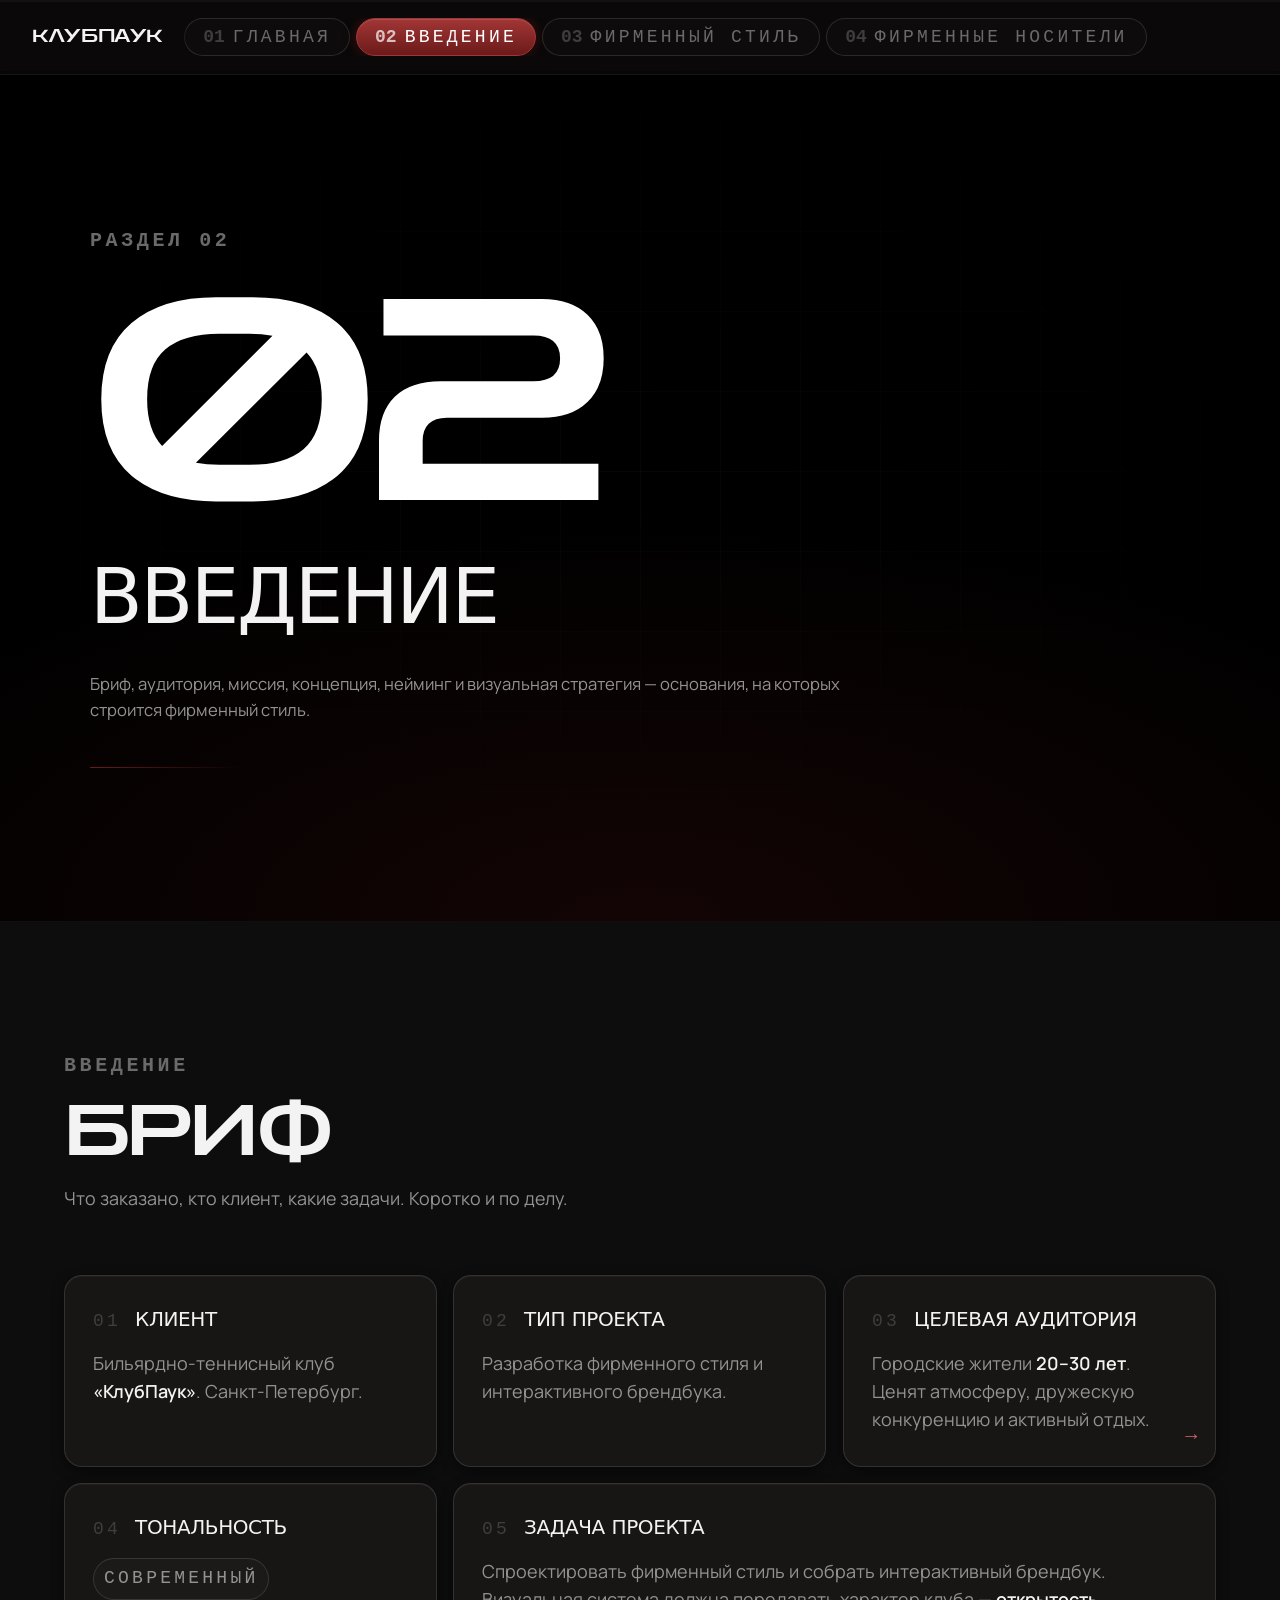
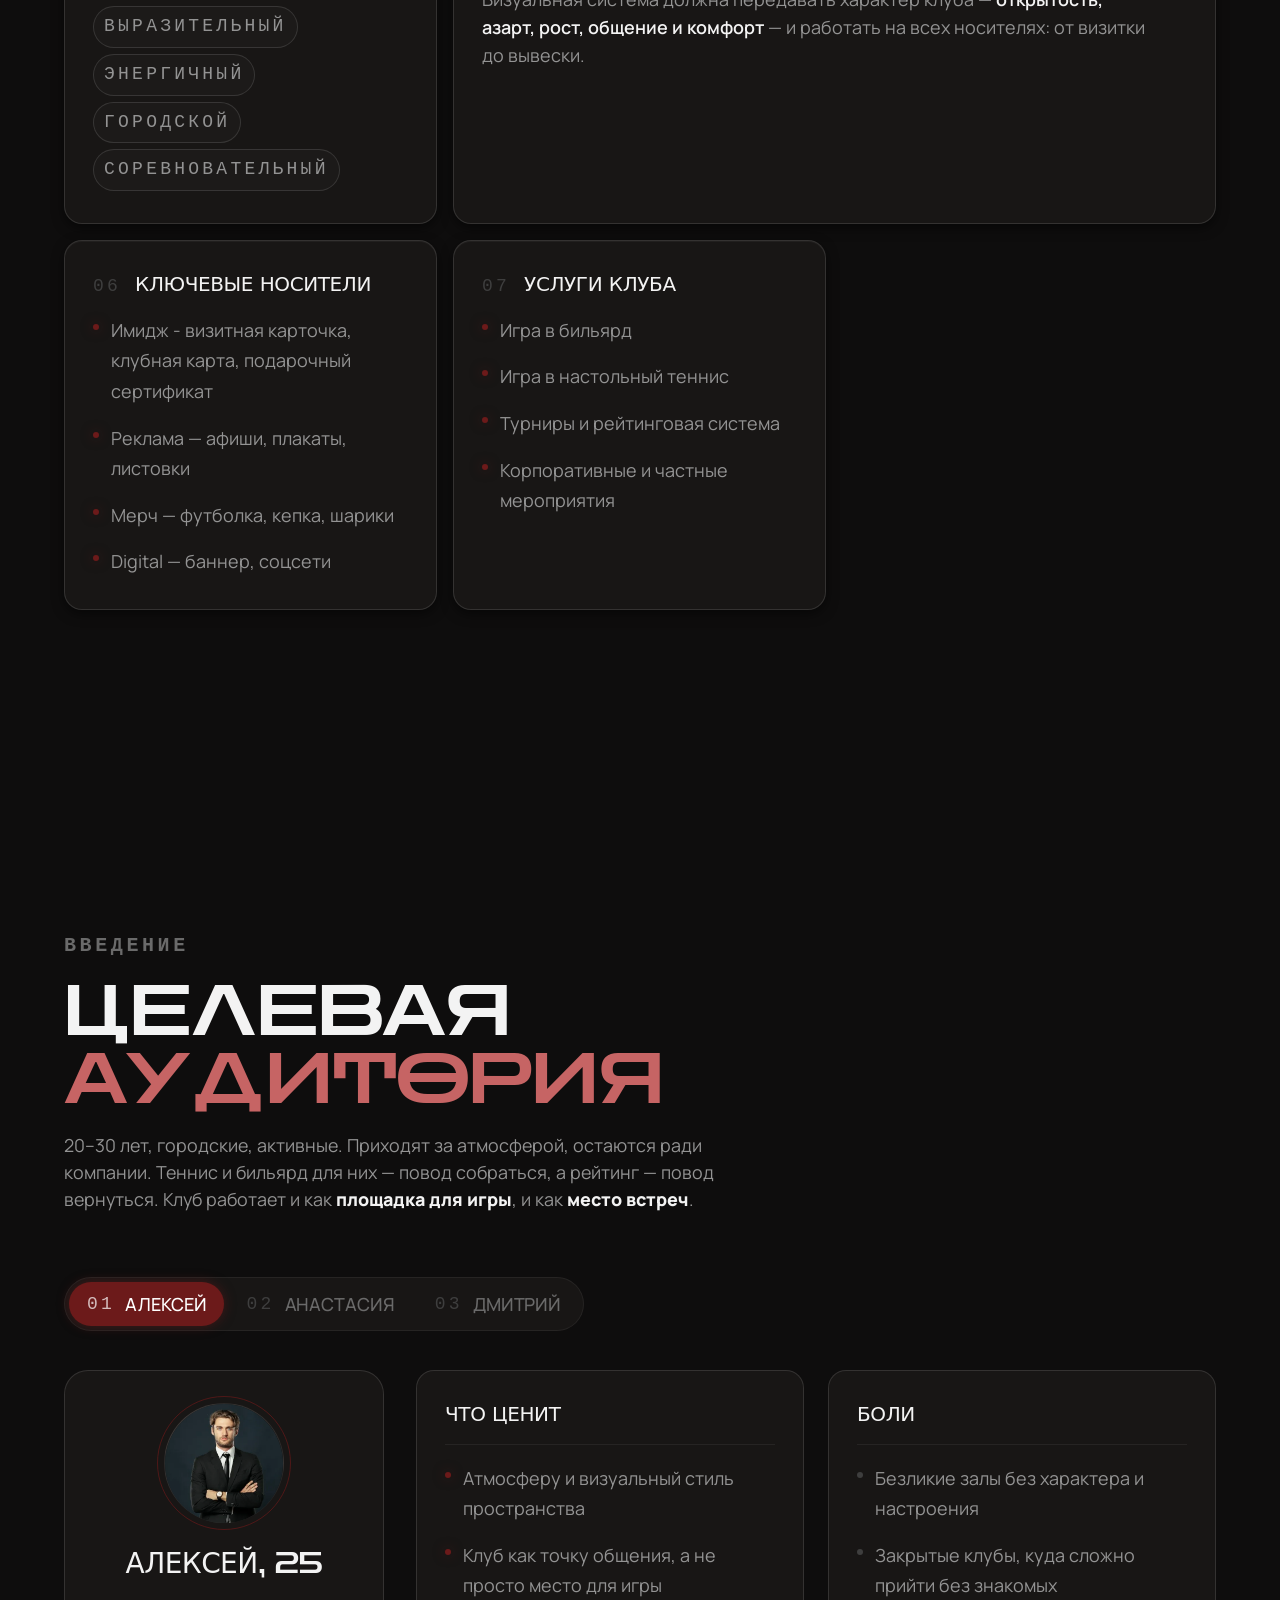
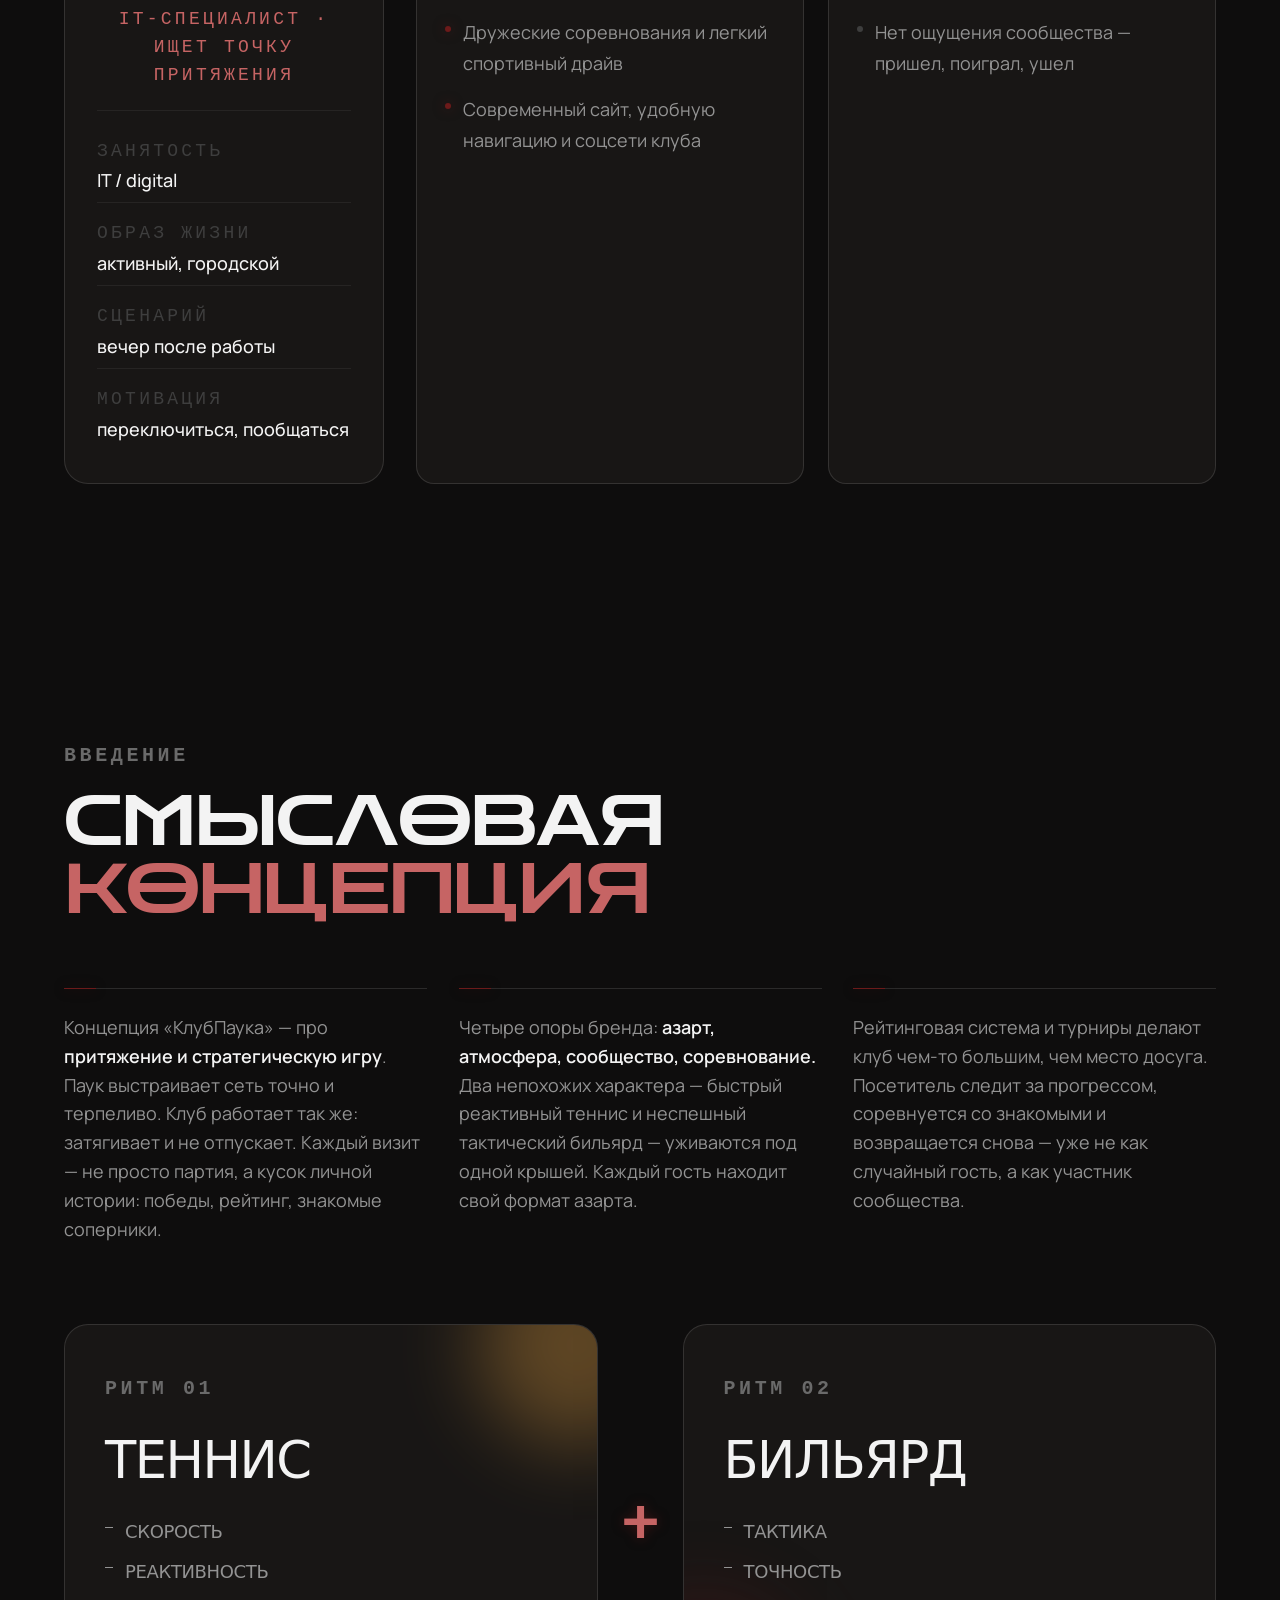
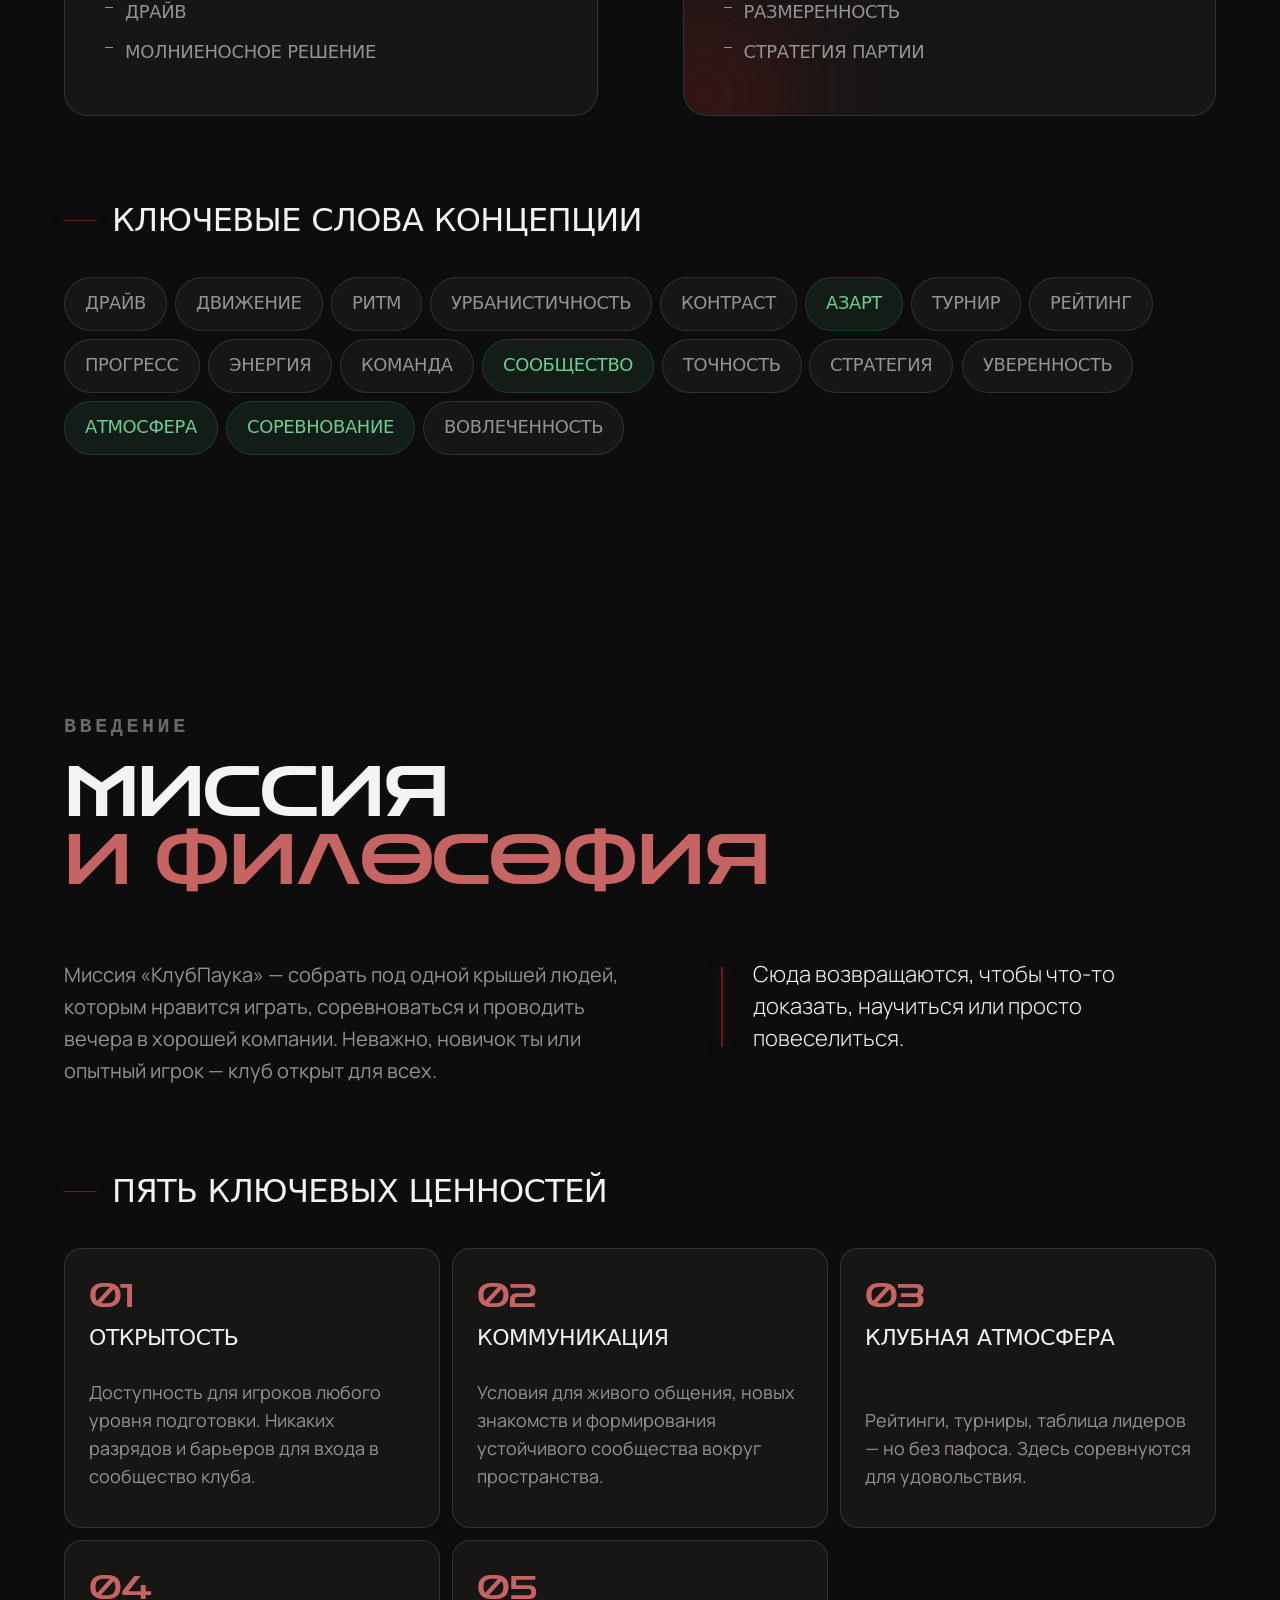
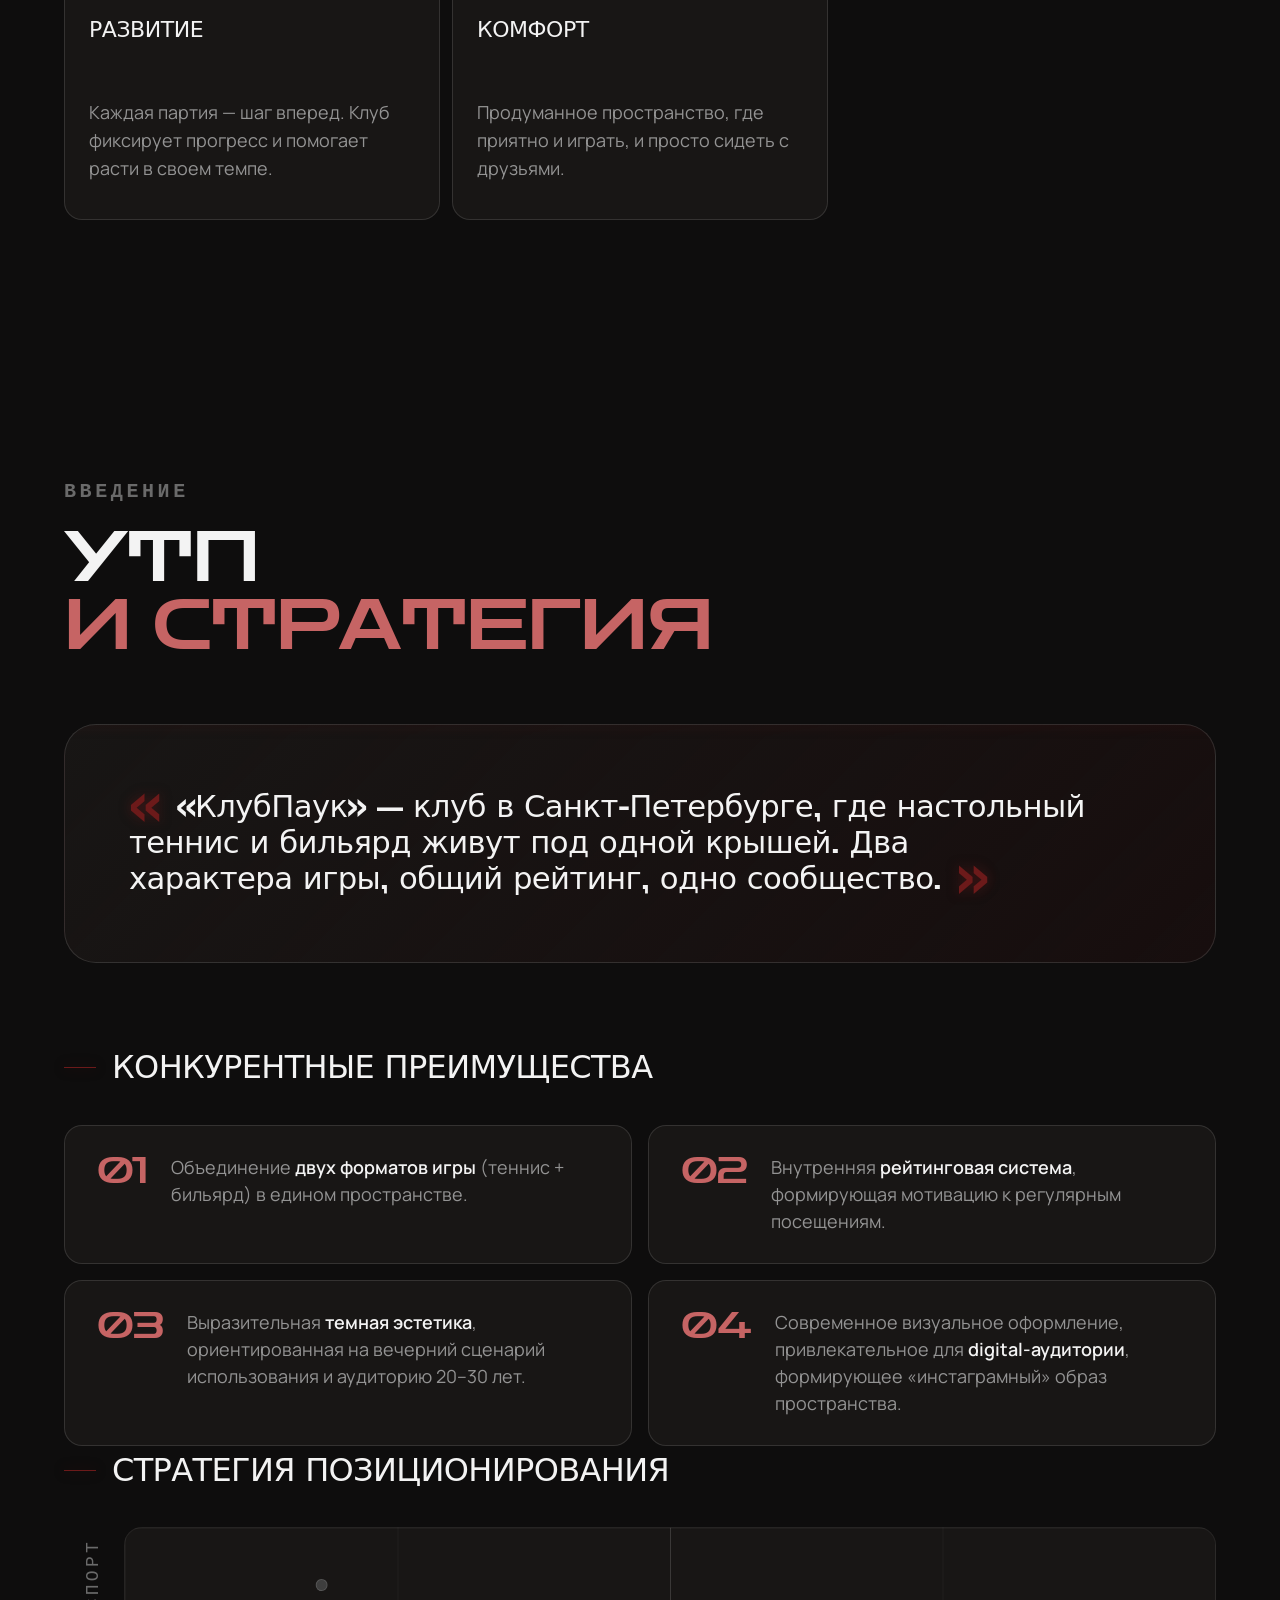
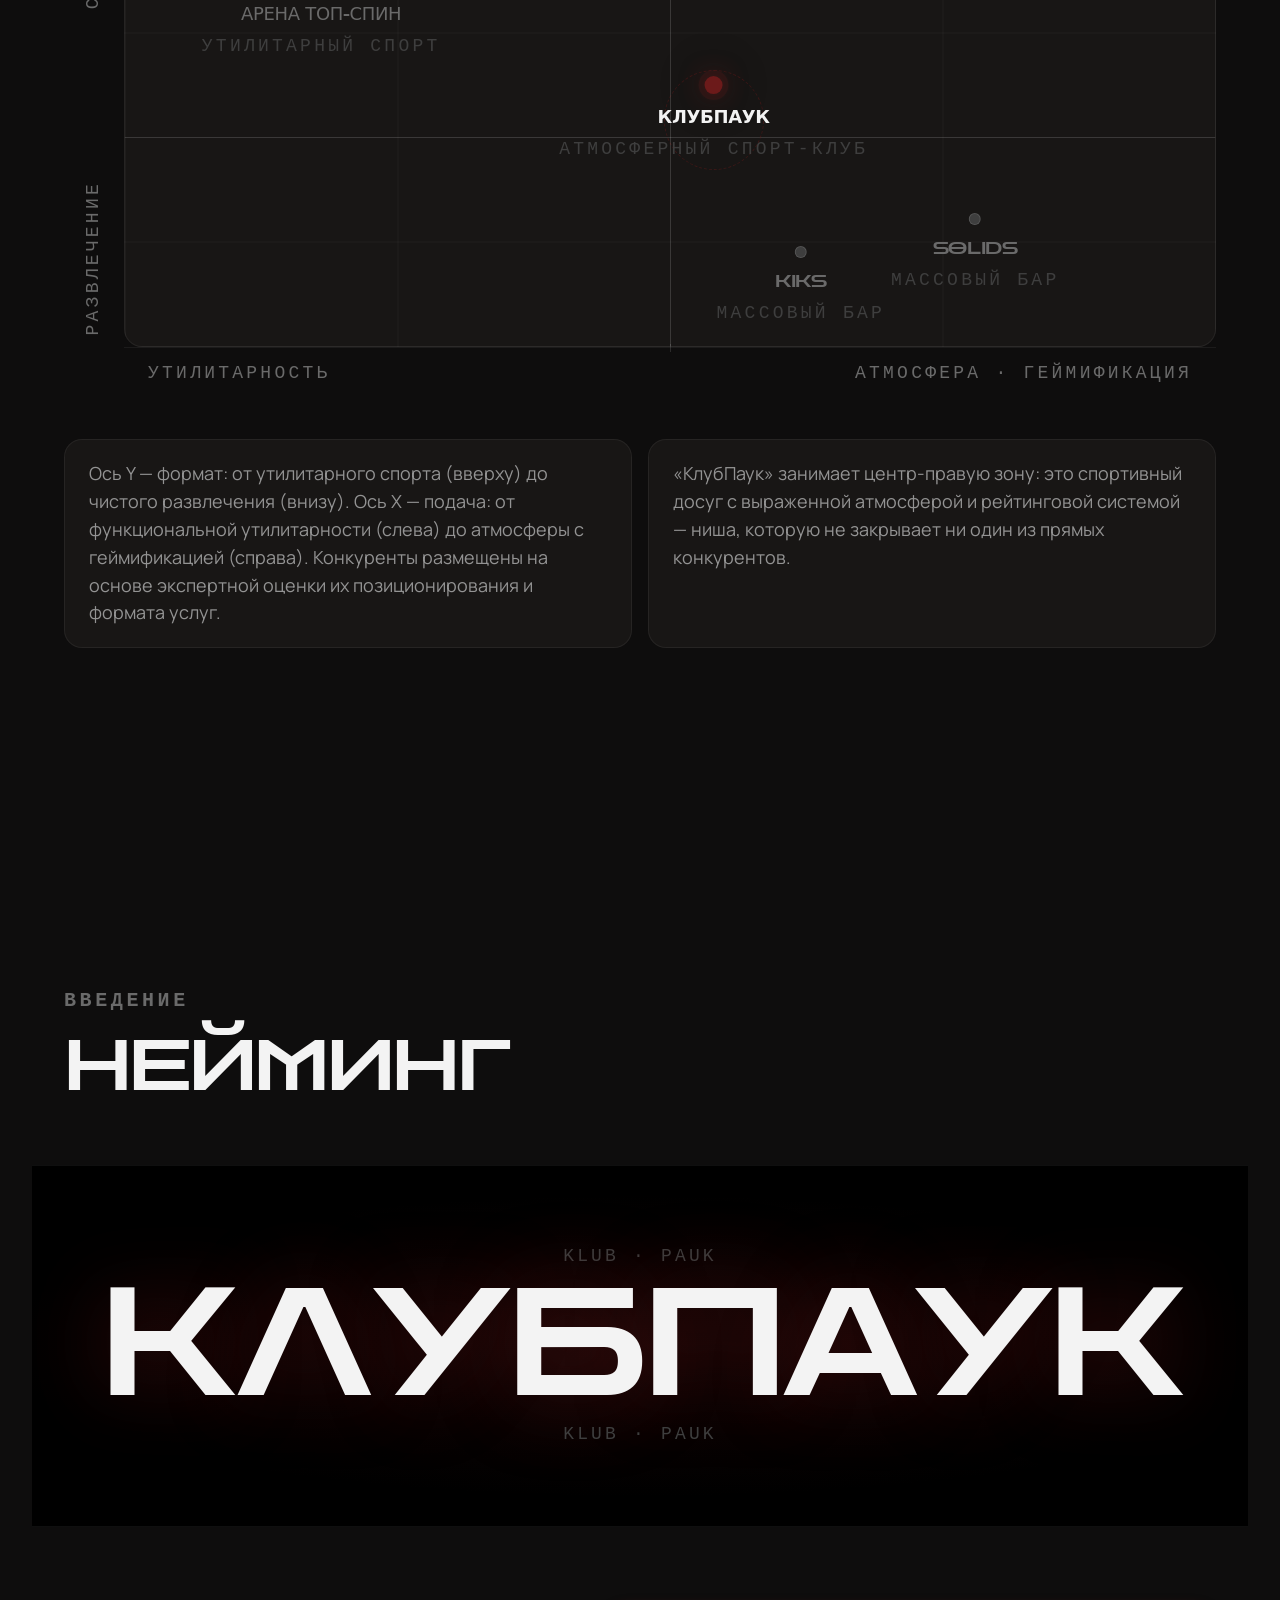
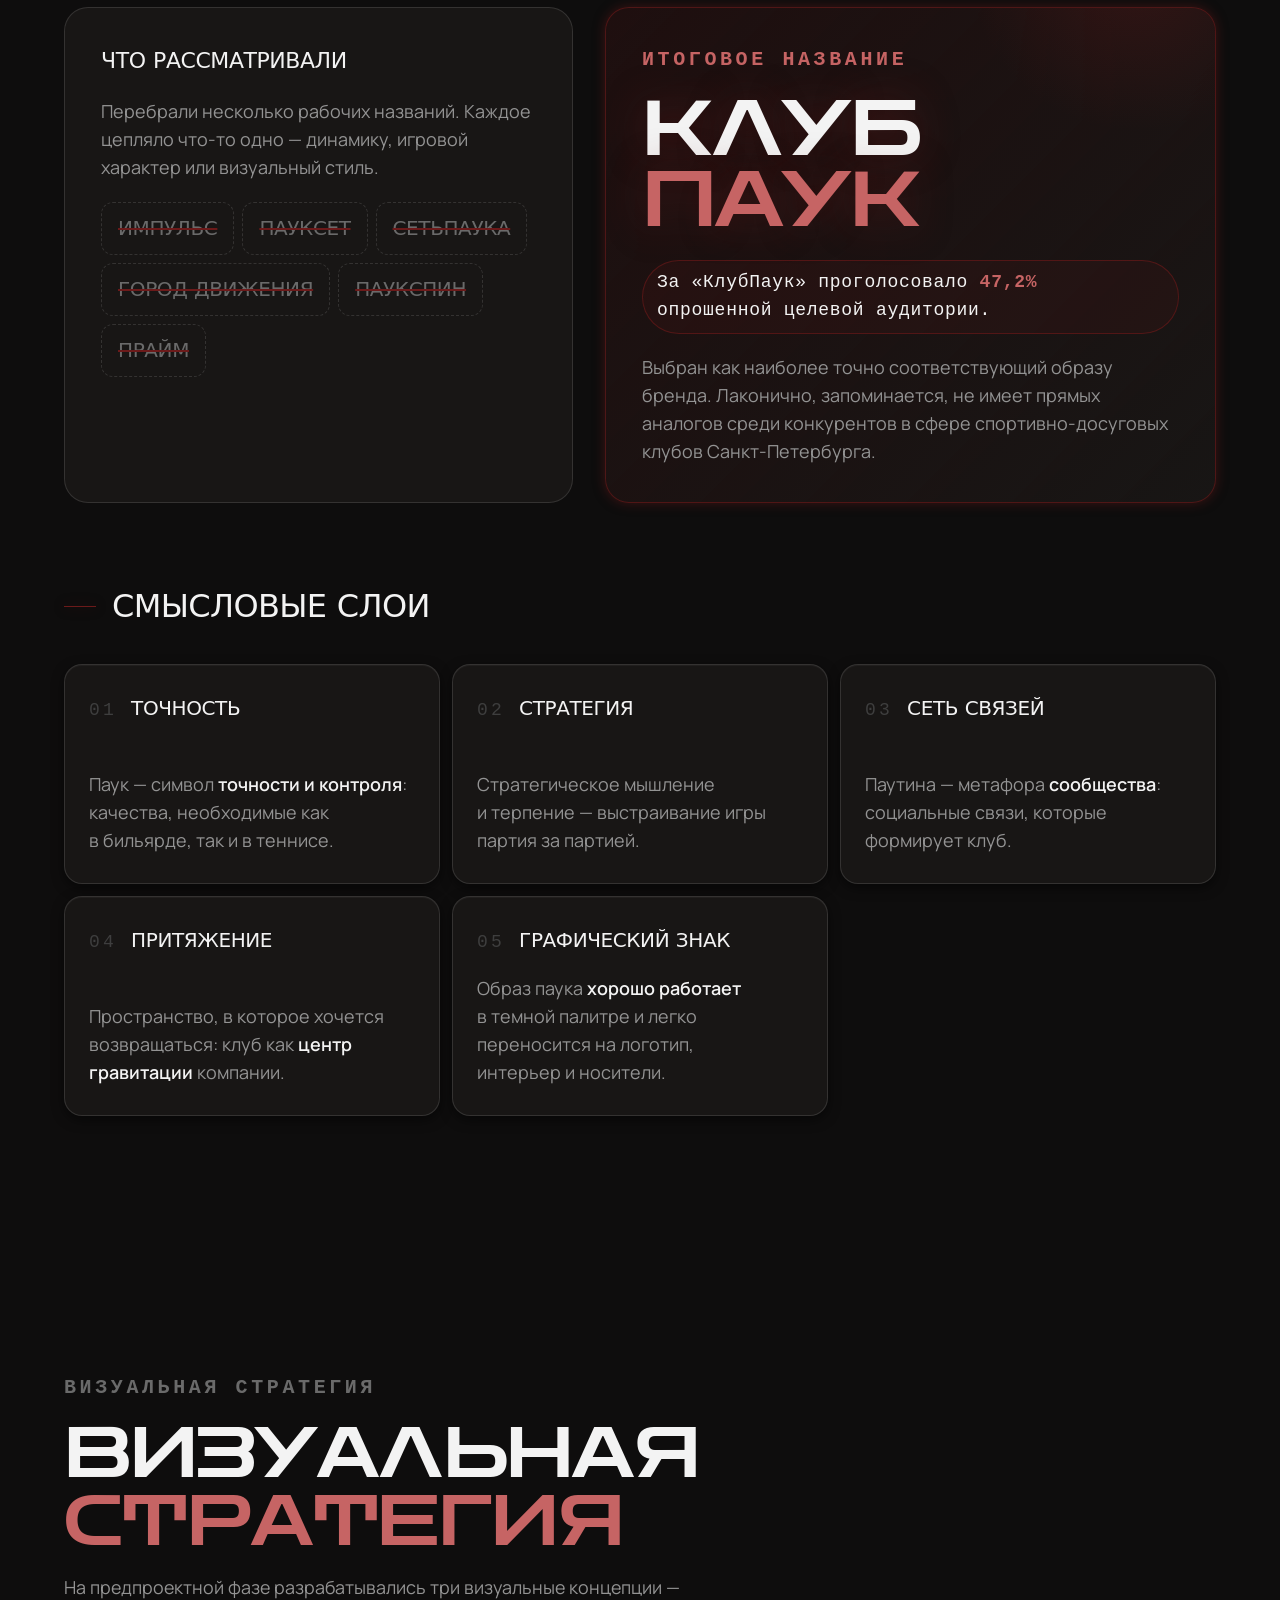
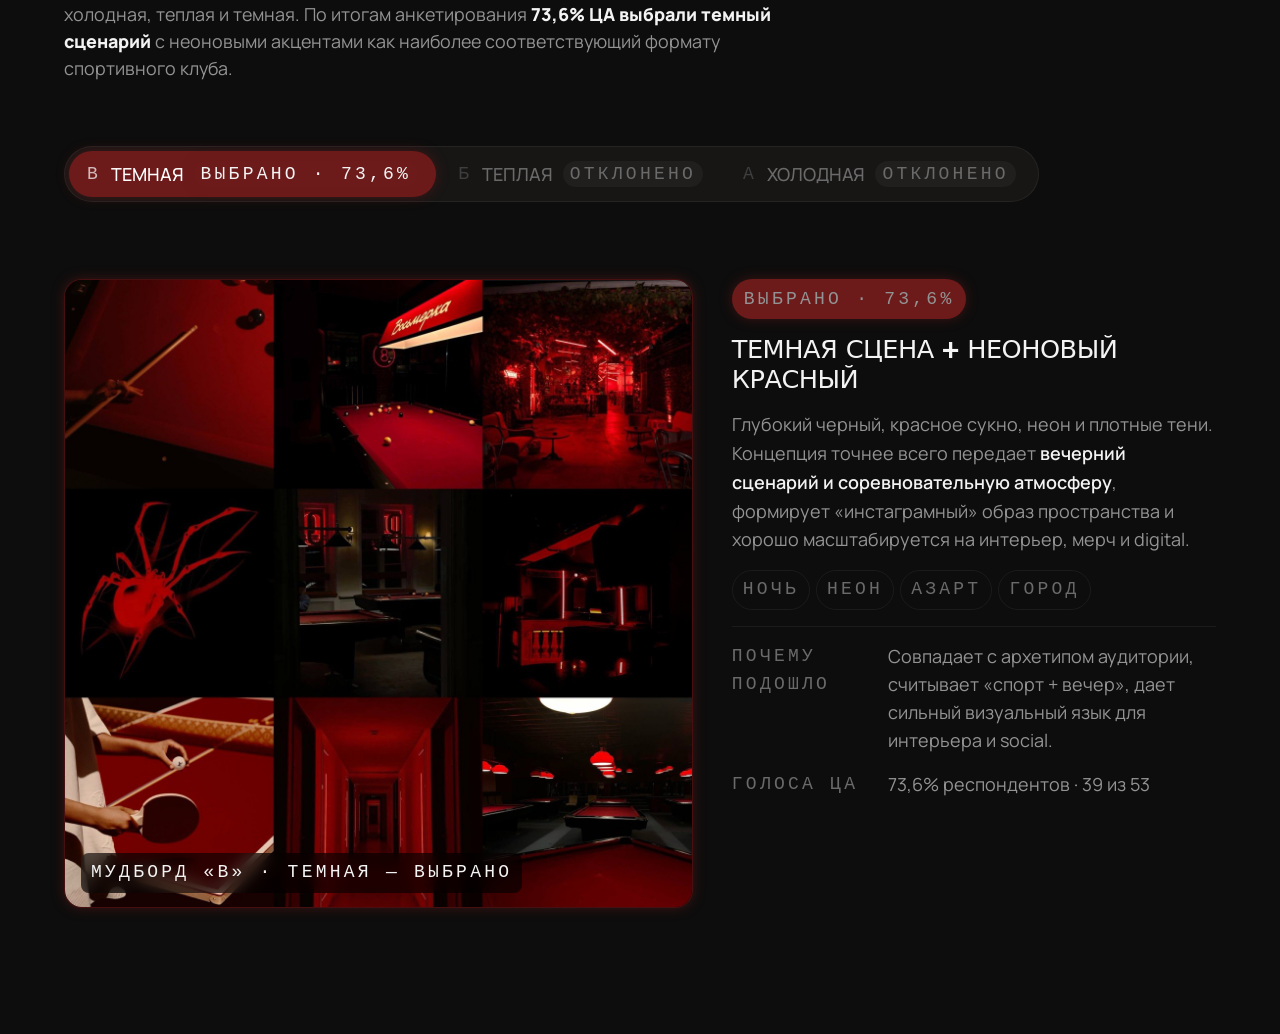
==== commit ccb29894: "финальные правки" ====
--- a/page-2.html
+++ b/page-2.html
@@ -65,6 +65,16 @@
   </nav>
 
   <main id="content">
+
+    <section class="bb-chap-opener" data-screen-label="Раздел 02 · Введение" aria-hidden="false">
+      <div class="bb-chap-opener__inner reveal">
+        <span class="bb-eyebrow">Раздел 02</span>
+        <p class="bb-chap-opener__num">02</p>
+        <h2 class="bb-chap-opener__title">Введение</h2>
+        <p class="bb-chap-opener__lede">Бриф, аудитория, миссия, концепция, нейминг и&nbsp;визуальная стратегия — основания, на&nbsp;которых строится фирменный стиль.</p>
+        <span class="bb-chap-opener__rule" aria-hidden="true"></span>
+      </div>
+    </section>
 
     <section id="screen-2" class="bb-screen bb-brief" data-screen-label="03 Бриф" aria-labelledby="brief-h">
       <header class="bb-screen__head reveal">
@@ -525,22 +535,22 @@
       </header>
 
       <div class="bb-tabs bb-tabs--strat reveal" role="tablist" aria-label="Три визуальные концепции">
-        <button class="bb-tab is-active" role="tab" aria-selected="true" aria-controls="strat-panel-1" id="strat-tab-1" data-tab="1"><em>А</em><span>Холодная</span><i class="bb-tab__pill bb-tab__pill--reject">отклонено</i></button>
+        <button class="bb-tab is-active" role="tab" aria-selected="true" aria-controls="strat-panel-1" id="strat-tab-1" data-tab="1"><em>В</em><span>Темная</span><i class="bb-tab__pill bb-tab__pill--accept">выбрано · 73,6%</i></button>
         <button class="bb-tab" role="tab" aria-selected="false" aria-controls="strat-panel-2" id="strat-tab-2" data-tab="2" tabindex="-1"><em>Б</em><span>Теплая</span><i class="bb-tab__pill bb-tab__pill--reject">отклонено</i></button>
-        <button class="bb-tab" role="tab" aria-selected="false" aria-controls="strat-panel-3" id="strat-tab-3" data-tab="3" tabindex="-1"><em>В</em><span>Темная</span><i class="bb-tab__pill bb-tab__pill--accept">выбрано · 73,6%</i></button>
+        <button class="bb-tab" role="tab" aria-selected="false" aria-controls="strat-panel-3" id="strat-tab-3" data-tab="3" tabindex="-1"><em>А</em><span>Холодная</span><i class="bb-tab__pill bb-tab__pill--reject">отклонено</i></button>
       </div>
 
       <div class="bb-tabpanel is-active" id="strat-panel-1" role="tabpanel" aria-labelledby="strat-tab-1" tabindex="0">
         <div class="bb-strat__panel">
-          <figure class="bb-strat__moodboard" data-tilt><img src="assets/moodboard-blue.jpg" alt="Мудборд «холодной» концепции — голубая палитра, минимализм, дневной свет." loading="lazy"><figcaption>Мудборд «А» · Холодная</figcaption></figure>
+          <figure class="bb-strat__moodboard bb-strat__moodboard--win" data-tilt><img src="assets/moodboard-red.jpg" alt="Мудборд «темной» концепции — красное сукно, неон, ночной клубный сценарий." loading="lazy"><figcaption>Мудборд «В» · Темная — выбрано</figcaption></figure>
           <div class="bb-strat__body">
-            <p class="bb-strat__verdict bb-strat__verdict--reject">Отклонено</p>
-            <h3>Минимализм + дневной свет</h3>
-            <p>Спокойная голубая палитра, светлые интерьеры, скандинавская простота. Концепция читалась как «премиум-кафе со столами», но <b>не передавала вечерний сценарий</b> и соревновательный драйв клуба.</p>
-            <ul class="bb-strat__chips" aria-label="Тон концепции"><li>светло</li><li>спокойно</li><li>дневное</li><li>минимал</li></ul>
+            <p class="bb-strat__verdict bb-strat__verdict--accept">Выбрано · 73,6%</p>
+            <h3>Темная сцена + неоновый красный</h3>
+            <p>Глубокий черный, красное сукно, неон и плотные тени. Концепция точнее всего передает <b>вечерний сценарий и соревновательную атмосферу</b>, формирует «инстаграмный» образ пространства и хорошо масштабируется на интерьер, мерч и digital.</p>
+            <ul class="bb-strat__chips" aria-label="Тон концепции"><li>ночь</li><li>неон</li><li>азарт</li><li>город</li></ul>
             <dl class="bb-strat__why">
-              <div><dt>Почему не подошло</dt><dd>Не считывается как спортивный клуб с турнирами; теряется образ «вечера в городе», на который ориентирована ЦА 20–30 лет.</dd></div>
-              <div><dt>Голоса ЦА</dt><dd>12% респондентов</dd></div>
+              <div><dt>Почему подошло</dt><dd>Совпадает с архетипом аудитории, считывает «спорт + вечер», дает сильный визуальный язык для интерьера и social.</dd></div>
+              <div><dt>Голоса ЦА</dt><dd>73,6% респондентов · 39 из 53</dd></div>
             </dl>
           </div>
         </div>
@@ -564,15 +574,15 @@
 
       <div class="bb-tabpanel" id="strat-panel-3" role="tabpanel" aria-labelledby="strat-tab-3" tabindex="0" hidden>
         <div class="bb-strat__panel">
-          <figure class="bb-strat__moodboard bb-strat__moodboard--win" data-tilt><img src="assets/moodboard-red.jpg" alt="Мудборд «темной» концепции — красное сукно, неон, ночной клубный сценарий." loading="lazy"><figcaption>Мудборд «В» · Темная — выбрано</figcaption></figure>
+          <figure class="bb-strat__moodboard" data-tilt><img src="assets/moodboard-blue.jpg" alt="Мудборд «холодной» концепции — голубая палитра, минимализм, дневной свет." loading="lazy"><figcaption>Мудборд «А» · Холодная</figcaption></figure>
           <div class="bb-strat__body">
-            <p class="bb-strat__verdict bb-strat__verdict--accept">Выбрано · 73,6%</p>
-            <h3>Темная сцена + неоновый красный</h3>
-            <p>Глубокий черный, красное сукно, неон и плотные тени. Концепция точнее всего передает <b>вечерний сценарий и соревновательную атмосферу</b>, формирует «инстаграмный» образ пространства и хорошо масштабируется на интерьер, мерч и digital.</p>
-            <ul class="bb-strat__chips" aria-label="Тон концепции"><li>ночь</li><li>неон</li><li>азарт</li><li>город</li></ul>
+            <p class="bb-strat__verdict bb-strat__verdict--reject">Отклонено</p>
+            <h3>Минимализм + дневной свет</h3>
+            <p>Спокойная голубая палитра, светлые интерьеры, скандинавская простота. Концепция читалась как «премиум-кафе со столами», но <b>не передавала вечерний сценарий</b> и соревновательный драйв клуба.</p>
+            <ul class="bb-strat__chips" aria-label="Тон концепции"><li>светло</li><li>спокойно</li><li>дневное</li><li>минимал</li></ul>
             <dl class="bb-strat__why">
-              <div><dt>Почему подошло</dt><dd>Совпадает с архетипом аудитории, считывает «спорт + вечер», дает сильный визуальный язык для интерьера и social.</dd></div>
-              <div><dt>Голоса ЦА</dt><dd>73,6% респондентов · 39 из 53</dd></div>
+              <div><dt>Почему не подошло</dt><dd>Не считывается как спортивный клуб с турнирами; теряется образ «вечера в городе», на который ориентирована ЦА 20–30 лет.</dd></div>
+              <div><dt>Голоса ЦА</dt><dd>12% респондентов</dd></div>
             </dl>
           </div>
         </div>
--- a/css/tokens.css
+++ b/css/tokens.css
@@ -78,14 +78,14 @@
   --pk-fs-h1:       clamp(36px, 4.5vw, 56px);
   --pk-fs-h2:       clamp(28px, 3vw, 40px);
   --pk-fs-h3:       24px;
-  --pk-fs-h4:       18px;
+  --pk-fs-h4:       20px;
 
-  --pk-fs-lg:       18px;
+  --pk-fs-lg:       20px;
   --pk-fs-base:     18px;
-  --pk-fs-sm:       14px;
-  --pk-fs-xs:       14px;
+  --pk-fs-sm:       18px;
+  --pk-fs-xs:       18px;
   --pk-fs-mono-lg:  44px;
-  --pk-fs-mono:     14px;
+  --pk-fs-mono:     18px;
 
   --pk-tr-tight:    -0.02em;
   --pk-tr-display:  -0.03em;
--- a/css/style.css
+++ b/css/style.css
@@ -71,7 +71,7 @@
 .bb-nav__brand {
   display: inline-flex; align-items: center; gap: 12px;
   font-family: var(--pk-font-display-kir);
-  font-size: 16px; letter-spacing: var(--pk-tr-tight);
+  font-size: 18px; letter-spacing: var(--pk-tr-tight);
   text-transform: uppercase;
   color: var(--pk-fg-1);
   transition: color var(--pk-d-base) var(--pk-ease-out);
@@ -91,7 +91,7 @@
   background: #fff; color: var(--pk-blood);
   border-radius: 50%;
   font-family: var(--pk-font-display);
-  font-size: 14px; font-weight: 900;
+  font-size: 18px; font-weight: 900;
   display: grid; place-items: center;
   letter-spacing: 0;
 }
@@ -120,7 +120,7 @@
   border: 1px solid transparent;
   white-space: nowrap;
   font-family: var(--pk-font-mono);
-  font-size: 14px;
+  font-size: 18px;
   letter-spacing: var(--pk-tr-eyebrow);
   text-transform: uppercase;
   color: var(--pk-fg-4);
@@ -135,7 +135,7 @@
   font-style: normal;
   color: var(--pk-fg-4);
   font-weight: 700;
-  font-size: 14px;
+  font-size: 18px;
   transition: color var(--pk-d-base) var(--pk-ease-out);
 }
 .bb-nav__chip > span {
@@ -149,7 +149,7 @@
 .bb-nav__chip > span b {
   font-weight: 500;
   color: inherit;
-  font-size: 14px;
+  font-size: 18px;
 }
 .bb-nav__chip:hover {
   color: var(--pk-fg-1);
@@ -197,7 +197,7 @@
   background: rgba(255, 255, 255, 0.015);
   white-space: nowrap;
   font-family: var(--pk-font-mono);
-  font-size: 14px;
+  font-size: 18px;
   line-height: 1;
   letter-spacing: var(--pk-tr-eyebrow);
   text-transform: uppercase;
@@ -213,7 +213,7 @@
 .bb-pagenav__tab i {
   font-style: normal;
   font-weight: 700;
-  font-size: 14px;
+  font-size: 18px;
   color: var(--pk-fg-4);
   letter-spacing: 0;
   transition: color var(--pk-d-base) var(--pk-ease-out);
@@ -239,8 +239,8 @@
 
 @media (max-width: 980px) {
   .bb-pagenav { gap: 4px; padding: 0 4px; }
-  .bb-pagenav__tab { padding: 7px 12px; font-size: 14px; gap: 6px; }
-  .bb-pagenav__tab i { font-size: 14px; }
+  .bb-pagenav__tab { padding: 7px 12px; font-size: 18px; gap: 6px; }
+  .bb-pagenav__tab i { font-size: 18px; }
 }
 @media (max-width: 720px) {
   .bb-pagenav { display: none; }
@@ -250,7 +250,7 @@
 .bb-nav__chap {
   display: inline-flex; flex-direction: column; gap: 2px;
   font-family: var(--pk-font-mono);
-  font-size: 14px; line-height: 1.1;
+  font-size: 18px; line-height: 1.1;
   letter-spacing: var(--pk-tr-eyebrow);
   text-transform: uppercase;
   color: var(--pk-fg-3);
@@ -259,7 +259,7 @@
 .bb-nav__chap b {
   color: var(--pk-blood-300);
   font-weight: 700;
-  font-size: 14px;
+  font-size: 18px;
   letter-spacing: 0;
 }
 
@@ -295,7 +295,7 @@
   display: flex; align-items: center; gap: 14px;
   padding: 14px 16px;
   font-family: var(--pk-font-display);
-  font-size: 16px;
+  font-size: 18px;
   letter-spacing: var(--pk-tr-tight);
   text-transform: uppercase;
   color: var(--pk-fg-2);
@@ -305,7 +305,7 @@
 }
 .bb-mobile a i {
   font-style: normal;
-  font-family: var(--pk-font-mono); font-size: 14px;
+  font-family: var(--pk-font-mono); font-size: 18px;
   color: var(--pk-blood-300);
   letter-spacing: var(--pk-tr-eyebrow);
 }
@@ -329,7 +329,7 @@
 
 .bb-eyebrow {
   font-family: var(--pk-font-mono);
-  font-size: 18px;
+  font-size: 20px;
   font-weight: 600;
   letter-spacing: var(--pk-tr-eyebrow);
   text-transform: uppercase;
@@ -364,7 +364,7 @@
 .bb-btn {
   display: inline-flex; align-items: center; gap: 10px;
   font-family: var(--pk-font-text);
-  font-weight: 600; font-size: 14px;
+  font-weight: 600; font-size: 18px;
   padding: 14px 24px;
   border-radius: var(--pk-r-pill);
   border: 1px solid transparent;
@@ -416,27 +416,27 @@
 .bb-card header { display: flex; align-items: baseline; gap: 14px; margin-bottom: 14px; }
 .bb-card__num {
   font-family: var(--pk-font-mono);
-  font-size: 14px;
+  font-size: 18px;
   letter-spacing: var(--pk-tr-eyebrow);
   color: var(--pk-fg-4);
 }
 .bb-card h3, .bb-card h4 {
   font-family: var(--pk-font-display);
   font-weight: 400;
-  font-size: 18px;
+  font-size: 20px;
   letter-spacing: var(--pk-tr-tight);
   text-transform: uppercase;
   color: var(--pk-fg-1);
 }
 .bb-card p {
   color: var(--pk-fg-2);
-  font-size: 15px;
+  font-size: 18px;
   line-height: 1.55;
   text-wrap: pretty;
 }
 .bb-card p b { color: var(--pk-fg-1); font-weight: 600; }
 
-.bb-list { display: flex; flex-direction: column; gap: 16px; color: var(--pk-fg-2); font-size: 16px; }
+.bb-list { display: flex; flex-direction: column; gap: 16px; color: var(--pk-fg-2); font-size: 18px; }
 .bb-list li {
   position: relative; padding-left: 18px;
   line-height: 1.7;
@@ -452,7 +452,7 @@
 .bb-tags { display: flex; flex-wrap: wrap; gap: 6px; }
 .bb-tags li {
   font-family: var(--pk-font-mono);
-  font-size: 14px;
+  font-size: 18px;
   letter-spacing: var(--pk-tr-eyebrow);
   text-transform: uppercase;
   color: var(--pk-fg-2);
@@ -465,23 +465,22 @@
 .bb-tags li:hover { color: var(--pk-blood-300); border-color: var(--pk-border-red); }
 
 .bb-cover {
-  min-height: 100vh;
-  min-height: 100dvh;
-  padding: clamp(100px, 12vh, 160px) clamp(20px, 5vw, 80px) 80px;
+  min-height: calc(100vh - 70px);
+  min-height: calc(100dvh - 70px);
+  padding: clamp(40px, 6vh, 80px) clamp(20px, 5vw, 80px) clamp(32px, 5vh, 64px);
   display: flex; flex-direction: column; justify-content: center;
   max-width: none;
   overflow: hidden;
 }
-.bb-cover__bg { position: absolute; inset: 0; pointer-events: none; }
-.bb-cover__vignette {
-  position: absolute; inset: 0;
-  background: var(--pk-vignette);
-}
-.bb-cover__web {
+.bb-cover__bg { position: absolute; inset: 0; pointer-events: none; overflow: hidden; }
+.bb-cover__photo {
   position: absolute; inset: 0;
   width: 100%; height: 100%;
-  animation: cover-web-pulse 8s var(--pk-ease-out) infinite;
-}
+  object-fit: cover;
+  filter: brightness(0.55) saturate(0.95);
+}
+.bb-cover__vignette { display: none; }
+.bb-cover__web { display: none; }
 @keyframes cover-web-pulse {
   0%, 100% { opacity: 0.5; }
   50% { opacity: 0.85; }
@@ -497,7 +496,7 @@
 .bb-cover__top {
   display: inline-flex; align-items: center; gap: 18px;
   font-family: var(--pk-font-mono);
-  font-size: 14px;
+  font-size: 18px;
   letter-spacing: var(--pk-tr-eyebrow);
   text-transform: uppercase;
   color: var(--pk-fg-3);
@@ -554,7 +553,7 @@
 .bb-cover__tagline {
   display: inline-flex; align-items: center; gap: 14px;
   font-family: var(--pk-font-mono);
-  font-size: 14px;
+  font-size: 18px;
   letter-spacing: var(--pk-tr-eyebrow);
   text-transform: uppercase;
   color: var(--pk-blood-300);
@@ -590,7 +589,7 @@
 .bb-cover__meta em {
   font-style: normal;
   font-family: var(--pk-font-mono);
-  font-size: 14px;
+  font-size: 18px;
   letter-spacing: var(--pk-tr-eyebrow);
   text-transform: uppercase;
   color: var(--pk-fg-4);
@@ -598,7 +597,7 @@
 .bb-cover__meta b {
   font-family: var(--pk-font-display);
   font-weight: 400;
-  font-size: 14px;
+  font-size: 18px;
   letter-spacing: var(--pk-tr-tight);
   text-transform: uppercase;
   color: var(--pk-fg-1);
@@ -609,7 +608,7 @@
   transform: translateX(-50%);
   display: flex; flex-direction: column; align-items: center; gap: 12px;
   font-family: var(--pk-font-mono);
-  font-size: 14px;
+  font-size: 18px;
   letter-spacing: var(--pk-tr-eyebrow);
   text-transform: uppercase;
   color: var(--pk-fg-3);
@@ -660,7 +659,7 @@
   right: 18px;
   bottom: 14px;
   font-family: var(--pk-font-mono);
-  font-size: 18px;
+  font-size: 20px;
   color: var(--pk-blood-300);
   transition: transform var(--pk-d-base) var(--pk-ease-out);
 }
@@ -703,7 +702,7 @@
 }
 .bb-brief__num-label {
   font-family: var(--pk-font-mono);
-  font-size: 14px;
+  font-size: 18px;
   letter-spacing: var(--pk-tr-eyebrow);
   text-transform: uppercase;
   color: var(--pk-fg-3);
@@ -717,7 +716,7 @@
   color: var(--pk-fg-1);
   margin-bottom: 14px;
 }
-.bb-brief__stat-body p { color: var(--pk-fg-2); font-size: 16px; line-height: 1.6; max-width: 640px; }
+.bb-brief__stat-body p { color: var(--pk-fg-2); font-size: 18px; line-height: 1.6; max-width: 640px; }
 .bb-brief__stat-body p b { color: var(--pk-fg-1); font-weight: 600; }
 
 .bb-mission__lede {
@@ -728,7 +727,7 @@
   align-items: start;
 }
 .bb-mission__lede p {
-  font-size: 18px; line-height: 1.6;
+  font-size: 20px; line-height: 1.6;
   color: var(--pk-fg-2);
 }
 .bb-mission__lede p b { color: var(--pk-fg-1); font-weight: 600; }
@@ -823,7 +822,7 @@
   text-wrap: balance;
 }
 .bb-value p {
-  font-size: 14px;
+  font-size: 18px;
   line-height: 1.55;
   color: var(--pk-fg-2);
   margin-top: auto;
@@ -872,7 +871,7 @@
 .bb-utp__quote figcaption {
   margin-top: 32px;
   font-family: var(--pk-font-mono);
-  font-size: 14px;
+  font-size: 18px;
   letter-spacing: var(--pk-tr-eyebrow);
   text-transform: uppercase;
   color: var(--pk-fg-3);
@@ -889,7 +888,7 @@
 .bb-utp__axis {
   display: flex;
   font-family: var(--pk-font-mono);
-  font-size: 14px;
+  font-size: 18px;
   letter-spacing: var(--pk-tr-eyebrow);
   text-transform: uppercase;
   color: var(--pk-fg-4);
@@ -964,14 +963,14 @@
 .bb-utp__dot em {
   font-family: var(--pk-font-display);
   font-style: normal;
-  font-size: 14px;
+  font-size: 18px;
   letter-spacing: var(--pk-tr-tight);
   text-transform: uppercase;
 }
 .bb-utp__dot i {
   font-style: normal;
   font-family: var(--pk-font-mono);
-  font-size: 14px;
+  font-size: 18px;
   letter-spacing: var(--pk-tr-eyebrow);
   text-transform: uppercase;
   color: var(--pk-fg-4);
@@ -1023,7 +1022,7 @@
   line-height: 1;
 }
 .bb-utp__list p {
-  font-size: 16px;
+  font-size: 18px;
   line-height: 1.5;
   color: var(--pk-fg-2);
 }
@@ -1041,7 +1040,7 @@
   background: var(--pk-coal);
   border: 1px solid var(--pk-border-1);
   border-radius: var(--pk-r-lg);
-  font-size: 14px;
+  font-size: 18px;
   line-height: 1.55;
   color: var(--pk-fg-2);
 }
@@ -1063,7 +1062,7 @@
   border-radius: var(--pk-r-pill);
   font-family: var(--pk-font-display);
   font-weight: 400;
-  font-size: 14px;
+  font-size: 18px;
   letter-spacing: var(--pk-tr-tight);
   text-transform: uppercase;
   color: var(--pk-fg-3);
@@ -1073,7 +1072,7 @@
 .bb-tab em {
   font-style: normal;
   font-family: var(--pk-font-mono);
-  font-size: 14px;
+  font-size: 18px;
   letter-spacing: var(--pk-tr-eyebrow);
   color: var(--pk-fg-4);
 }
@@ -1150,33 +1149,35 @@
 .bb-persona__role {
   text-align: center;
   font-family: var(--pk-font-mono);
-  font-size: 14px;
+  font-size: 18px;
   letter-spacing: var(--pk-tr-eyebrow);
   text-transform: uppercase;
   color: var(--pk-blood-300);
   padding-bottom: 20px;
   border-bottom: 1px solid var(--pk-border-1);
 }
-.bb-persona__card dl { display: grid; gap: 12px; }
+.bb-persona__card dl { display: grid; gap: 10px; }
 .bb-persona__card dl > div {
-  display: grid; grid-template-columns: 90px 1fr;
-  gap: 12px;
-  padding: 8px 0;
+  display: flex; flex-direction: column;
+  gap: 6px;
+  padding: 10px 0;
   border-bottom: 1px solid var(--pk-border-1);
 }
 .bb-persona__card dl > div:last-child { border-bottom: none; }
 .bb-persona__card dt {
   font-family: var(--pk-font-mono);
-  font-size: 14px;
+  font-size: 18px;
   letter-spacing: var(--pk-tr-eyebrow);
   text-transform: uppercase;
   color: var(--pk-fg-4);
-  padding-top: 2px;
+  line-height: 1.2;
 }
 .bb-persona__card dd {
-  font-size: 14px;
+  font-size: 18px;
   color: var(--pk-fg-1);
   font-weight: 500;
+  margin: 0;
+  line-height: 1.35;
 }
 
 .bb-persona__body {
@@ -1198,7 +1199,7 @@
 .bb-persona__col h4 {
   font-family: var(--pk-font-display);
   font-weight: 400;
-  font-size: 18px;
+  font-size: 20px;
   letter-spacing: var(--pk-tr-tight);
   text-transform: uppercase;
   color: var(--pk-fg-1);
@@ -1286,7 +1287,7 @@
   color: var(--pk-fg-1);
 }
 .bb-name__intro {
-  font-size: 15px;
+  font-size: 18px;
   line-height: 1.55;
   color: var(--pk-fg-2);
 }
@@ -1296,7 +1297,7 @@
 .bb-name__rejected li {
   font-family: var(--pk-font-display);
   font-weight: 400;
-  font-size: 18px;
+  font-size: 20px;
   letter-spacing: var(--pk-tr-tight);
   text-transform: uppercase;
   color: var(--pk-fg-3);
@@ -1344,7 +1345,7 @@
 .bb-name__final span:nth-child(2) { color: var(--pk-blood-300); }
 .bb-name__why {
   position: relative;
-  font-size: 16px;
+  font-size: 18px;
   line-height: 1.55;
   color: var(--pk-fg-2);
   max-width: 540px;
@@ -1360,7 +1361,7 @@
   border-radius: var(--pk-r-pill);
   background: rgba(108, 26, 26, 0.12);
   font-family: var(--pk-font-mono);
-  font-size: 14px;
+  font-size: 18px;
   letter-spacing: 0.04em;
   color: var(--pk-fg-1);
   width: fit-content;
@@ -1383,7 +1384,7 @@
   margin-bottom: 80px;
 }
 .bb-concept__lede p {
-  font-size: 16px;
+  font-size: 18px;
   line-height: 1.6;
   color: var(--pk-fg-2);
   position: relative;
@@ -1453,7 +1454,7 @@
 .bb-concept__char li {
   font-family: var(--pk-font-display);
   font-weight: 400;
-  font-size: 16px;
+  font-size: 18px;
   letter-spacing: var(--pk-tr-tight);
   text-transform: uppercase;
   color: var(--pk-fg-2);
@@ -1497,11 +1498,11 @@
   transform: translateY(-2px);
 }
 .bb-keyword--accent {
-  color: var(--pk-blood-300) !important;
-  border-color: var(--pk-border-red) !important;
-  background: rgba(108,26,26,0.10) !important;
-}
-.bb-keyword--accent:hover { color: #fff !important; background: var(--pk-blood) !important; }
+  color: #6FCB94 !important;
+  border-color: rgba(45,107,71,0.4) !important;
+  background: rgba(45,107,71,0.18) !important;
+}
+.bb-keyword--accent:hover { color: #fff !important; background: rgba(45,107,71,0.55) !important; border-color: rgba(45,107,71,0.7) !important; }
 
 .bb-toc__grid {
   display: grid;
@@ -1552,7 +1553,7 @@
 .bb-toc__card h3 {
   font-family: var(--pk-font-display);
   font-weight: 400;
-  font-size: 18px;
+  font-size: 20px;
   letter-spacing: var(--pk-tr-tight);
   text-transform: uppercase;
   color: var(--pk-fg-1);
@@ -1564,7 +1565,7 @@
 }
 .bb-toc__card h3 a:hover { color: var(--pk-blood-300); }
 .bb-toc__card p {
-  font-size: 14px;
+  font-size: 18px;
   line-height: 1.45;
   color: var(--pk-fg-2);
   flex: 0 0 auto;
@@ -1573,7 +1574,7 @@
 .bb-toc__meta {
   display: flex; flex-wrap: wrap; gap: 8px;
   font-family: var(--pk-font-mono);
-  font-size: 14px;
+  font-size: 18px;
   letter-spacing: var(--pk-tr-eyebrow);
   text-transform: uppercase;
 }
@@ -1606,7 +1607,7 @@
 }
 .bb-toc__subs li { line-height: 1.3; }
 .bb-toc__subs a {
-  font-size: 14px;
+  font-size: 18px;
   color: var(--pk-fg-3);
   transition: color var(--pk-d-fast) var(--pk-ease-out);
 }
@@ -1614,7 +1615,7 @@
 .bb-toc__subs a::before {
   content: '→ ';
   color: var(--pk-fg-4);
-  font-size: 14px;
+  font-size: 18px;
 }
 
 .bb-toc__groups {
@@ -1628,7 +1629,7 @@
 }
 .bb-toc__group h4 {
   font-family: var(--pk-font-mono);
-  font-size: 14px;
+  font-size: 18px;
   font-weight: 700;
   letter-spacing: var(--pk-tr-eyebrow);
   text-transform: uppercase;
@@ -1677,7 +1678,7 @@
   padding: 48px 0;
   border-top: 1px solid var(--pk-border-1);
 }
-.bb-foot p { color: var(--pk-fg-2); font-size: 16px; margin-top: 8px; }
+.bb-foot p { color: var(--pk-fg-2); font-size: 18px; margin-top: 8px; }
 
 .bb-mat-group {
   max-width: 1440px;
@@ -1690,7 +1691,7 @@
 }
 .bb-mat-group .bb-eyebrow {
   font-family: var(--pk-font-mono);
-  font-size: 14px;
+  font-size: 18px;
   letter-spacing: var(--pk-tr-eyebrow);
   text-transform: uppercase;
   color: var(--pk-blood-300);
@@ -1739,7 +1740,7 @@
 }
 .bb-mat__mock figcaption {
   font-family: var(--pk-font-mono);
-  font-size: 14px;
+  font-size: 18px;
   color: var(--pk-fg-3);
   letter-spacing: var(--pk-tr-eyebrow);
   text-transform: uppercase;
@@ -1769,9 +1770,9 @@
 @media (max-width: 1280px) {
   .bb-nav { grid-template-columns: auto 1fr auto; gap: 16px; }
   .bb-nav__meta { display: none; }
-  .bb-nav__chip { padding: 4px 10px; font-size: 14px; gap: 5px; }
-  .bb-nav__chip i { font-size: 14px; }
-  .bb-nav__chip > span b { font-size: 14px; }
+  .bb-nav__chip { padding: 4px 10px; font-size: 18px; gap: 5px; }
+  .bb-nav__chip i { font-size: 18px; }
+  .bb-nav__chip > span b { font-size: 18px; }
   .bb-values { grid-template-columns: repeat(3, 1fr); }
   .bb-values .bb-value:nth-child(4),
   .bb-values .bb-value:nth-child(5) { grid-column: span 1; }
@@ -1831,7 +1832,7 @@
 
   .bb-screen { padding: clamp(60px, 10vw, 100px) 20px; }
 
-  .bb-cover { padding: 100px 20px 100px; }
+  .bb-cover { padding: 48px 20px 40px; }
   .bb-cover__meta { grid-template-columns: repeat(2, 1fr); gap: 18px; }
   .bb-cover__title { font-size: clamp(56px, 18vw, 120px); }
   .bb-cover__cta { flex-direction: column; align-items: stretch; width: 100%; max-width: 320px; }
@@ -1846,7 +1847,7 @@
   .bb-values, .bb-values .bb-value:nth-child(5) { grid-template-columns: 1fr; grid-column: 1; }
 
   .bb-utp__map { height: 320px; grid-template-columns: 40px 1fr; grid-template-rows: 1fr 50px; }
-  .bb-utp__dot em { font-size: 14px; }
+  .bb-utp__dot em { font-size: 18px; }
   .bb-utp__dot i { display: none; }
 
   .bb-persona__body { grid-template-columns: 1fr; }
@@ -1865,7 +1866,7 @@
   .bb-cover__divider { display: none; }
   .bb-cover__meta { grid-template-columns: 1fr; }
   .bb-tabs { width: 100%; }
-  .bb-tab { flex: 1; padding: 12px 14px; font-size: 14px; justify-content: center; }
-  .bb-tab span { font-size: 14px; }
-}
-
+  .bb-tab { flex: 1; padding: 12px 14px; font-size: 18px; justify-content: center; }
+  .bb-tab span { font-size: 18px; }
+}
+
--- a/css/ch02.css
+++ b/css/ch02.css
@@ -34,9 +34,9 @@
   font-size: clamp(140px, 22vw, 320px);
   line-height: 0.85;
   letter-spacing: var(--pk-tr-display);
-  color: transparent;
-  -webkit-text-stroke: 2px rgb(255, 255, 255);
-  text-stroke: 1px rgba(243,243,243,0.18);
+  color: #fff;
+  -webkit-text-stroke: 0;
+  text-stroke: 0;
   margin: 0;
 }
 .bb-chap-opener__title {
@@ -117,7 +117,7 @@
 }
 .bb-section-opener__list li {
   font-family: var(--pk-font-mono);
-  font-size: 14px;
+  font-size: 18px;
   letter-spacing: var(--pk-tr-eyebrow);
   text-transform: uppercase;
   color: var(--pk-fg-2);
@@ -147,7 +147,7 @@
 .bb-tab__pill {
   font-style: normal;
   font-family: var(--pk-font-mono);
-  font-size: 14px;
+  font-size: 18px;
   letter-spacing: var(--pk-tr-eyebrow);
   text-transform: uppercase;
   padding: 3px 7px;
@@ -182,7 +182,7 @@
 .bb-strat__moodboard img { width: 100%; height: 100%; object-fit: contain; display: block; filter: saturate(0.9); }
 .bb-strat__moodboard figcaption {
   position: absolute; left: 16px; bottom: 14px;
-  font-family: var(--pk-font-mono); font-size: 14px;
+  font-family: var(--pk-font-mono); font-size: 18px;
   letter-spacing: var(--pk-tr-eyebrow); text-transform: uppercase;
   color: var(--pk-fg-1);
   background: rgba(0,0,0,0.6); padding: 6px 10px; border-radius: var(--pk-r-sm);
@@ -196,7 +196,7 @@
 .bb-strat__body { display: flex; flex-direction: column; gap: 16px; }
 .bb-strat__verdict {
   font-family: var(--pk-font-mono);
-  font-size: 14px; letter-spacing: var(--pk-tr-eyebrow); text-transform: uppercase;
+  font-size: 18px; letter-spacing: var(--pk-tr-eyebrow); text-transform: uppercase;
   display: inline-flex; padding: 6px 12px; border-radius: var(--pk-r-pill);
   width: fit-content;
 }
@@ -208,11 +208,11 @@
   letter-spacing: var(--pk-tr-tight); text-transform: uppercase;
   color: var(--pk-fg-1);
 }
-.bb-strat__body p { color: var(--pk-fg-2); font-size: 15px; line-height: 1.6; }
+.bb-strat__body p { color: var(--pk-fg-2); font-size: 18px; line-height: 1.6; }
 .bb-strat__body p b { color: var(--pk-fg-1); font-weight: 600; }
 .bb-strat__chips { display: flex; flex-wrap: wrap; gap: 6px; list-style: none; padding: 0; }
 .bb-strat__chips li {
-  font-family: var(--pk-font-mono); font-size: 14px;
+  font-family: var(--pk-font-mono); font-size: 18px;
   letter-spacing: var(--pk-tr-eyebrow); text-transform: uppercase;
   padding: 5px 10px; border: 1px solid var(--pk-border-1);
   border-radius: var(--pk-r-pill); color: var(--pk-fg-3);
@@ -223,11 +223,11 @@
 }
 .bb-strat__why div { display: grid; grid-template-columns: 140px 1fr; gap: 16px; }
 .bb-strat__why dt {
-  font-family: var(--pk-font-mono); font-size: 14px;
+  font-family: var(--pk-font-mono); font-size: 18px;
   letter-spacing: var(--pk-tr-eyebrow); text-transform: uppercase;
   color: var(--pk-fg-3);
 }
-.bb-strat__why dd { color: var(--pk-fg-2); font-size: 14px; line-height: 1.55; }
+.bb-strat__why dd { color: var(--pk-fg-2); font-size: 18px; line-height: 1.55; }
 
 .bb-tabpanel { padding-top: 0; }
 
@@ -277,14 +277,14 @@
   border-radius: var(--pk-r-sm);
   background: rgba(255,255,255,0.015);
 }
-.bb-reject__reasons li p { color: var(--pk-fg-2); font-size: 14px; line-height: 1.55; margin: 0; }
+.bb-reject__reasons li p { color: var(--pk-fg-2); font-size: 18px; line-height: 1.55; margin: 0; }
 .bb-x {
   display: grid; place-items: center;
   width: 28px; height: 28px;
   border-radius: 50%;
   background: rgba(108,26,26,0.18);
   color: var(--pk-blood-300);
-  font-family: var(--pk-font-display); font-size: 16px;
+  font-family: var(--pk-font-display); font-size: 18px;
 }
 
 .bb-chosen { position: relative; }
@@ -316,7 +316,7 @@
 }
 .bb-chosen__plate img { width: 100%; display: block; }
 .bb-chosen__hero figcaption {
-  font-family: var(--pk-font-mono); font-size: 14px;
+  font-family: var(--pk-font-mono); font-size: 18px;
   letter-spacing: var(--pk-tr-eyebrow); text-transform: uppercase;
   color: var(--pk-fg-3);
 }
@@ -357,15 +357,15 @@
   display: flex; flex-direction: column; gap: 8px;
 }
 .bb-mainlogo__spec dt {
-  font-family: var(--pk-font-mono); font-size: 14px;
+  font-family: var(--pk-font-mono); font-size: 18px;
   letter-spacing: var(--pk-tr-eyebrow); text-transform: uppercase;
   color: var(--pk-fg-3);
 }
 .bb-mainlogo__spec dd {
   font-family: var(--pk-font-display); font-weight: 400;
-  font-size: 18px; letter-spacing: var(--pk-tr-tight); color: var(--pk-fg-1);
-}
-.bb-mainlogo__spec dd span { font-family: var(--pk-font-mono); color: var(--pk-fg-3); font-size: 14px; letter-spacing: 0; margin-left: 8px; }
+  font-size: 20px; letter-spacing: var(--pk-tr-tight); color: var(--pk-fg-1);
+}
+.bb-mainlogo__spec dd span { font-family: var(--pk-font-mono); color: var(--pk-fg-3); font-size: 18px; letter-spacing: 0; margin-left: 8px; }
 
 .bb-build__stage {
   position: relative;
@@ -399,7 +399,7 @@
 }
 .bb-build__tick {
   position: absolute;
-  font-family: var(--pk-font-mono); font-size: 14px;
+  font-family: var(--pk-font-mono); font-size: 18px;
   letter-spacing: var(--pk-tr-eyebrow); text-transform: uppercase;
   color: var(--pk-blood-300);
   display: flex; align-items: center; gap: 8px;
@@ -408,7 +408,7 @@
 }
 .bb-build__tick i {
   font-style: normal;
-  font-family: var(--pk-font-display); font-size: 16px;
+  font-family: var(--pk-font-display); font-size: 18px;
   color: var(--pk-fg-1);
 }
 .bb-build__tick b { color: var(--pk-fg-3); font-weight: 400; }
@@ -431,7 +431,7 @@
   font-size: 32px; line-height: 1; color: var(--pk-blood-300);
   font-weight: 400; letter-spacing: var(--pk-tr-tight);
 }
-.bb-build__rules p { color: var(--pk-fg-2); font-size: 14px; line-height: 1.55; margin: 0; }
+.bb-build__rules p { color: var(--pk-fg-2); font-size: 18px; line-height: 1.55; margin: 0; }
 
 .bb-clear__stage {
   position: relative;
@@ -464,7 +464,7 @@
 .bb-clear__label {
   position: absolute;
   font-family: var(--pk-font-display); font-weight: 400;
-  font-size: 14px; color: var(--pk-blood-300);
+  font-size: 18px; color: var(--pk-blood-300);
   background: var(--pk-void); padding: 4px 8px; border-radius: var(--pk-r-xs);
   border: 1px solid var(--pk-border-red);
 }
@@ -484,11 +484,11 @@
 }
 .bb-clear__rules b {
   display: block;
-  font-family: var(--pk-font-display); font-weight: 400; font-size: 16px;
+  font-family: var(--pk-font-display); font-weight: 400; font-size: 18px;
   letter-spacing: var(--pk-tr-tight); text-transform: uppercase;
   color: var(--pk-fg-1); margin-bottom: 8px;
 }
-.bb-clear__rules p { color: var(--pk-fg-2); font-size: 14px; line-height: 1.55; }
+.bb-clear__rules p { color: var(--pk-fg-2); font-size: 18px; line-height: 1.55; }
 .bb-clear__rules p b { display: inline; font-family: inherit; font-size: inherit; text-transform: none; color: var(--pk-blood-300); margin: 0; }
 
 .bb-tabs {
@@ -510,7 +510,7 @@
   cursor: pointer;
   color: var(--pk-fg-3);
   font-family: var(--pk-font-text);
-  font-size: 14px;
+  font-size: 18px;
   font-weight: 500;
   letter-spacing: -0.005em;
   transition: all var(--pk-d-base) var(--pk-ease-out);
@@ -518,7 +518,7 @@
 .bb-tab em {
   font-style: normal;
   font-family: var(--pk-font-mono);
-  font-size: 14px;
+  font-size: 18px;
   letter-spacing: var(--pk-tr-eyebrow);
   text-transform: uppercase;
   color: var(--pk-fg-4);
@@ -551,18 +551,18 @@
 .bb-colorset__plate img { width: 100%; max-width: 100%; height: auto; display: block; }
 .bb-colorset__spec { display: flex; flex-direction: column; gap: 0; border-radius: var(--pk-r-lg); overflow: hidden; border: 1px solid var(--pk-border-1); }
 .bb-colorset__spec > div {
-  display: grid; grid-template-columns: 110px 1fr; gap: 16px;
-  padding: 16px 20px;
+  display: flex; flex-direction: column; gap: 6px;
+  padding: 14px 20px;
   background: var(--pk-coal);
   border-bottom: 1px solid var(--pk-border-1);
 }
 .bb-colorset__spec > div:last-child { border-bottom: 0; }
 .bb-colorset__spec dt {
-  font-family: var(--pk-font-mono); font-size: 14px;
+  font-family: var(--pk-font-mono); font-size: 18px;
   letter-spacing: var(--pk-tr-eyebrow); text-transform: uppercase;
   color: var(--pk-fg-3);
 }
-.bb-colorset__spec dd { color: var(--pk-fg-1); font-size: 14px; line-height: 1.5; }
+.bb-colorset__spec dd { color: var(--pk-fg-1); font-size: 18px; line-height: 1.5; }
 
 .bb-orient__panel {
   display: grid;
@@ -604,7 +604,7 @@
   display: grid; place-items: center;
   width: 36px; height: 36px;
   border-radius: 50%; background: var(--pk-fg-1); color: var(--pk-blood);
-  font-family: var(--pk-font-display); font-size: 16px;
+  font-family: var(--pk-font-display); font-size: 18px;
   z-index: 2;
 }
 .bb-orient__name {
@@ -614,7 +614,7 @@
   z-index: 2;
 }
 .bb-orient__desc {
-  font-family: var(--pk-font-mono); font-size: 14px;
+  font-family: var(--pk-font-mono); font-size: 18px;
   letter-spacing: var(--pk-tr-eyebrow); text-transform: uppercase;
   color: var(--pk-blood-300);
 }
@@ -624,7 +624,7 @@
   border: 1px solid var(--pk-border-1);
   border-radius: var(--pk-r-sm);
   background: var(--pk-coal);
-  color: var(--pk-fg-2); font-size: 14px;
+  color: var(--pk-fg-2); font-size: 18px;
 }
 .bb-orient__use li b { color: var(--pk-fg-1); font-weight: 600; }
 
@@ -649,7 +649,7 @@
   letter-spacing: var(--pk-tr-tight); text-transform: uppercase;
   color: var(--pk-fg-1); margin-bottom: 12px;
 }
-.bb-bg__note p { color: var(--pk-fg-2); font-size: 14px; line-height: 1.6; }
+.bb-bg__note p { color: var(--pk-fg-2); font-size: 18px; line-height: 1.6; }
 
 .bb-typeblock__panel {
   display: grid; grid-template-columns: minmax(0, 1fr) minmax(280px, 1fr);
@@ -694,7 +694,7 @@
   padding: 14px 18px;
   border-left: 1.5px solid var(--pk-blood);
   background: rgba(108,26,26,0.04);
-  color: var(--pk-fg-2); font-size: 14px;
+  color: var(--pk-fg-2); font-size: 18px;
   border-radius: 0 var(--pk-r-sm) var(--pk-r-sm) 0;
 }
 
@@ -713,7 +713,7 @@
 .bb-acc__item summary:hover { background: var(--pk-graphite); }
 .bb-acc__num {
   font-family: var(--pk-font-mono);
-  font-size: 14px; letter-spacing: var(--pk-tr-eyebrow); text-transform: uppercase;
+  font-size: 18px; letter-spacing: var(--pk-tr-eyebrow); text-transform: uppercase;
   color: var(--pk-blood-300);
   font-weight: 500;
 }
@@ -742,7 +742,7 @@
 .bb-acc__item[open] .bb-acc__chev::before { background: var(--pk-blood-300); }
 .bb-acc__body {
   padding: 0 28px 28px 102px;
-  color: var(--pk-fg-2); font-size: 15px; line-height: 1.65;
+  color: var(--pk-fg-2); font-size: 18px; line-height: 1.65;
 }
 .bb-acc__body p { margin: 0; max-width: 760px; }
 .bb-acc__item[open] summary { background: var(--pk-graphite); }
@@ -779,7 +779,7 @@
 .bb-min__bar span { display: block; height: 100%; width: var(--w, 100%); background: linear-gradient(90deg, var(--pk-blood-400), var(--pk-blood)); border-radius: var(--pk-r-pill); }
 .bb-min__val { font-family: var(--pk-font-display); font-weight: 400; font-size: 28px; line-height: 1; color: var(--pk-fg-2); letter-spacing: var(--pk-tr-tight); margin: 0; }
 .bb-min__val b { color: var(--pk-fg-1); font-weight: 400; }
-.bb-min__cap { color: var(--pk-fg-3); font-size: 14px; line-height: 1.5; margin: 0; }
+.bb-min__cap { color: var(--pk-fg-3); font-size: 18px; line-height: 1.5; margin: 0; }
 .bb-min__sub {
   font-family: var(--pk-font-display); font-weight: 400;
   font-size: clamp(22px, 2vw, 32px);
@@ -824,7 +824,7 @@
   letter-spacing: var(--pk-tr-tight);
 }
 .bb-min__name { font-family: var(--pk-font-display); font-weight: 400; font-size: 20px; letter-spacing: var(--pk-tr-tight); color: var(--pk-fg-1); text-transform: uppercase; }
-.bb-min__meta { font-family: var(--pk-font-mono); font-size: 14px; color: var(--pk-fg-3); letter-spacing: 0.04em; text-transform: uppercase; }
+.bb-min__meta { font-family: var(--pk-font-mono); font-size: 18px; color: var(--pk-fg-3); letter-spacing: 0.04em; text-transform: uppercase; }
 .bb-min__arrow {
   grid-row: 1 / 3;
   display: grid; place-items: center;
@@ -832,7 +832,7 @@
   border: 1px solid var(--pk-border-1);
   border-radius: 50%;
   color: var(--pk-fg-2);
-  font-size: 14px;
+  font-size: 18px;
   transition: all var(--pk-d-base) var(--pk-ease-out);
 }
 .bb-min__file:hover .bb-min__arrow { color: var(--pk-blood-300); border-color: var(--pk-border-red); transform: translateY(2px); }
@@ -861,13 +861,13 @@
   .bb-chap-opener__num { font-size: clamp(120px, 28vw, 200px); }
   .bb-mainlogo__spec { grid-template-columns: 1fr; }
   .bb-mainlogo__spec > div { grid-template-columns: 100px 1fr; padding: 16px 18px; }
-  .bb-clear__label--top, .bb-clear__label--bottom { font-size: 14px; padding: 3px 6px; }
+  .bb-clear__label--top, .bb-clear__label--bottom { font-size: 18px; padding: 3px 6px; }
   .bb-clear__label--left, .bb-clear__label--right { display: none; }
   .bb-build__rules, .bb-min__sizes { grid-template-columns: 1fr; }
   .bb-acc__item summary { grid-template-columns: 40px 1fr 24px; gap: 12px; padding: 18px 20px; }
-  .bb-acc__body { padding: 0 20px 22px 72px; font-size: 14px; }
+  .bb-acc__body { padding: 0 20px 22px 72px; font-size: 18px; }
   .bb-min__file { grid-template-columns: 56px 1fr 24px; padding: 18px 20px; }
-  .bb-min__ext { width: 56px; height: 56px; font-size: 16px; }
+  .bb-min__ext { width: 56px; height: 56px; font-size: 18px; }
   .bb-strat__why div { grid-template-columns: 1fr; gap: 4px; }
   .bb-reject__stamp, .bb-chosen__stamp { font-size: clamp(36px, 10vw, 56px); top: 70px; right: 16px; }
 }
--- a/css/ch03.css
+++ b/css/ch03.css
@@ -9,7 +9,7 @@
   background: var(--pk-coal);
   border: 1px solid var(--pk-border-red);
   border-radius: var(--pk-r-pill);
-  font-family: var(--pk-font-mono); font-size: 14px;
+  font-family: var(--pk-font-mono); font-size: 18px;
   letter-spacing: var(--pk-tr-eyebrow); text-transform: uppercase;
   color: var(--pk-fg-1);
   box-shadow: var(--pk-glow-red);
@@ -50,7 +50,7 @@
   line-height: 1.05;
 }
 .bb-swatch__role {
-  font-family: var(--pk-font-mono); font-size: 14px;
+  font-family: var(--pk-font-mono); font-size: 18px;
   letter-spacing: var(--pk-tr-eyebrow); text-transform: uppercase;
   background: rgba(0,0,0,0.55); padding: 4px 8px; border-radius: var(--pk-r-xs);
   backdrop-filter: blur(6px);
@@ -80,12 +80,12 @@
 .bb-code:hover { background: var(--pk-graphite); }
 .bb-code:focus-visible { outline: none; background: var(--pk-graphite); box-shadow: inset 0 0 0 1px var(--pk-border-red); }
 .bb-code__label {
-  font-family: var(--pk-font-mono); font-size: 14px;
+  font-family: var(--pk-font-mono); font-size: 18px;
   letter-spacing: var(--pk-tr-eyebrow); text-transform: uppercase;
   color: var(--pk-fg-3);
 }
 .bb-code__val {
-  font-family: var(--pk-font-mono); font-size: 14px;
+  font-family: var(--pk-font-mono); font-size: 18px;
   color: var(--pk-fg-1); letter-spacing: 0;
   white-space: nowrap; overflow: hidden; text-overflow: ellipsis;
 }
@@ -94,11 +94,14 @@
   width: 22px; height: 22px;
   border-radius: 50%;
   color: var(--pk-fg-4);
-  font-size: 14px;
+  font-size: 18px;
   transition: all var(--pk-d-fast) var(--pk-ease-out);
 }
 .bb-code:hover .bb-code__copy { color: var(--pk-blood-300); }
 .bb-code.is-copied .bb-code__copy { color: var(--pk-win); }
+
+.bb-pal.bb-pal--sub + .bb-pal.bb-pal--sub { padding-top: clamp(32px, 4vw, 56px); }
+.bb-pal.bb-pal--sub:has(+ .bb-pal.bb-pal--sub) { padding-bottom: clamp(32px, 4vw, 56px); }
 
 .bb-grad__grid { display: grid; grid-template-columns: repeat(2, 1fr); gap: clamp(16px, 2vw, 28px); }
 .bb-grad {
@@ -122,12 +125,12 @@
   color: var(--pk-fg-1);
 }
 .bb-grad__use {
-  font-family: var(--pk-font-mono); font-size: 14px;
+  font-family: var(--pk-font-mono); font-size: 18px;
   letter-spacing: var(--pk-tr-eyebrow); text-transform: uppercase;
   color: var(--pk-fg-3);
 }
 .bb-grad__stops {
-  font-family: var(--pk-font-mono); font-size: 14px;
+  font-family: var(--pk-font-mono); font-size: 18px;
   color: var(--pk-fg-2); letter-spacing: 0;
 }
 .bb-grad__stops em { font-style: normal; color: var(--pk-blood-300); }
@@ -167,7 +170,7 @@
   display: grid; place-items: center;
   color: var(--pk-fg-3);
   font-family: var(--pk-font-mono);
-  font-size: 14px;
+  font-size: 18px;
   letter-spacing: 0.16em;
   text-transform: uppercase;
 }
@@ -197,10 +200,10 @@
 .bb-bad__demo--rule-1 span {
   display: flex; align-items: center; justify-content: space-between;
   padding: 0 16px; gap: 12px;
-  font-family: var(--pk-font-mono); font-size: 14px; letter-spacing: 0.02em;
+  font-family: var(--pk-font-mono); font-size: 18px; letter-spacing: 0.02em;
 }
 .bb-bad__demo--rule-1 span em { font-style: normal; font-weight: 600; }
-.bb-bad__demo--rule-1 span i { font-style: normal; text-transform: uppercase; font-size: 14px; opacity: 0.7; }
+.bb-bad__demo--rule-1 span i { font-style: normal; text-transform: uppercase; font-size: 18px; opacity: 0.7; }
 .bb-bad__demo--rule-1 span:nth-child(1) { flex: 6; background: var(--pk-ink); color: var(--pk-fg-2); border-bottom: 1px solid var(--pk-border-1); }
 .bb-bad__demo--rule-1 span:nth-child(2) { flex: 3; background: var(--pk-blood); color: var(--pk-fg-1); }
 .bb-bad__demo--rule-1 span:nth-child(3) { flex: 1; background: var(--pk-bone); color: var(--pk-ink); }
@@ -222,7 +225,7 @@
 .bb-bad__demo--rule-2 i {
   flex-basis: 100%; text-align: center;
   font-style: normal; font-family: var(--pk-font-mono);
-  font-size: 14px; letter-spacing: 0.06em;
+  font-size: 18px; letter-spacing: 0.06em;
   color: var(--pk-fg-3); text-transform: uppercase;
   margin-top: 4px;
 }
@@ -244,7 +247,7 @@
 }
 .bb-bad__demo--rule-3 span i {
   font-style: normal; font-family: var(--pk-font-mono);
-  font-size: 14px; color: var(--pk-fg-3); letter-spacing: 0.04em;
+  font-size: 18px; color: var(--pk-fg-3); letter-spacing: 0.04em;
 }
 .bb-bad__demo--rule-3 span:nth-child(2) b { color: var(--pk-blood); }
 .bb-bad__demo--rule-3 span.is-fail b { color: var(--pk-felt); opacity: 0.55; }
@@ -262,11 +265,11 @@
 }
 .bb-bad__demo--rule-4 span em {
   font-family: var(--pk-font-mono); font-style: normal; font-weight: 700;
-  font-size: 14px; letter-spacing: 0.08em;
+  font-size: 18px; letter-spacing: 0.08em;
 }
 .bb-bad__demo--rule-4 span i {
   font-style: normal; font-family: var(--pk-font-mono);
-  font-size: 14px; letter-spacing: 0.04em;
+  font-size: 18px; letter-spacing: 0.04em;
 }
 .bb-bad__demo--rule-4 span:nth-child(1) { background: #34D17A; }
 .bb-bad__demo--rule-4 span:nth-child(1) em,
@@ -281,10 +284,10 @@
 .bb-bad__demo--rule-4 span:nth-child(4) em { color: var(--pk-fg-1); }
 .bb-bad__demo--rule-4 span:nth-child(4) i { color: rgba(243,243,243,0.75); }
 .bb-bad h4 {
-  font-family: var(--pk-font-display); font-weight: 400; font-size: 16px;
+  font-family: var(--pk-font-display); font-weight: 400; font-size: 18px;
   letter-spacing: var(--pk-tr-tight); text-transform: uppercase; color: var(--pk-fg-1);
 }
-.bb-bad p { color: var(--pk-fg-2); font-size: 14px; line-height: 1.55; margin: 0; }
+.bb-bad p { color: var(--pk-fg-2); font-size: 18px; line-height: 1.55; margin: 0; }
 
 .bb-dvp__panel {
   display: grid; grid-template-columns: minmax(0, 1fr) minmax(280px, 1fr);
@@ -342,13 +345,13 @@
   border-bottom: 1px solid var(--pk-border-1);
 }
 .bb-dvp__row dt {
-  font-family: var(--pk-font-mono); font-size: 14px;
+  font-family: var(--pk-font-mono); font-size: 18px;
   letter-spacing: var(--pk-tr-eyebrow); text-transform: uppercase;
   color: var(--pk-fg-3);
 }
-.bb-dvp__row dd { color: var(--pk-fg-1); font-size: 14px; line-height: 1.55; }
+.bb-dvp__row dd { color: var(--pk-fg-1); font-size: 18px; line-height: 1.55; }
 .bb-dvp__row dd code {
-  font-family: var(--pk-font-mono); font-size: 14px;
+  font-family: var(--pk-font-mono); font-size: 18px;
   background: var(--pk-coal); padding: 2px 8px; border-radius: var(--pk-r-xs);
   color: var(--pk-blood-300);
 }
@@ -380,13 +383,13 @@
   gap: 12px;
 }
 .bb-mock__cap h4 {
-  font-family: var(--pk-font-display); font-weight: 400; font-size: 18px;
+  font-family: var(--pk-font-display); font-weight: 400; font-size: 20px;
   letter-spacing: var(--pk-tr-tight); text-transform: uppercase;
   color: var(--pk-fg-1);
 }
 .bb-mock__cap em {
   font-style: normal;
-  font-family: var(--pk-font-mono); font-size: 14px;
+  font-family: var(--pk-font-mono); font-size: 18px;
   letter-spacing: var(--pk-tr-eyebrow); text-transform: uppercase;
   color: var(--pk-fg-3);
 }
@@ -400,7 +403,7 @@
   color: var(--pk-fg-1);
   cursor: pointer;
   z-index: 2;
-  font-size: 16px;
+  font-size: 18px;
   transition: all var(--pk-d-base) var(--pk-ease-out);
 }
 .bb-mock:hover .bb-mock__zoom { background: var(--pk-blood); border-color: var(--pk-blood); box-shadow: var(--pk-glow-red-sm); }
@@ -438,11 +441,11 @@
   border-top: 1px solid var(--pk-border-1);
 }
 .bb-modal__foot h4 {
-  font-family: var(--pk-font-display); font-weight: 400; font-size: 16px;
+  font-family: var(--pk-font-display); font-weight: 400; font-size: 18px;
   letter-spacing: var(--pk-tr-tight); text-transform: uppercase;
   color: var(--pk-fg-1);
 }
-.bb-modal__foot p { font-family: var(--pk-font-mono); font-size: 14px; color: var(--pk-fg-3); letter-spacing: var(--pk-tr-eyebrow); text-transform: uppercase; }
+.bb-modal__foot p { font-family: var(--pk-font-mono); font-size: 18px; color: var(--pk-fg-3); letter-spacing: var(--pk-tr-eyebrow); text-transform: uppercase; }
 .bb-modal__close {
   position: absolute; top: 14px; right: 14px; z-index: 2;
   display: grid; place-items: center;
@@ -452,7 +455,7 @@
   border: 1px solid var(--pk-border-2);
   color: var(--pk-fg-1);
   cursor: pointer;
-  font-family: var(--pk-font-display); font-size: 18px;
+  font-family: var(--pk-font-display); font-size: 20px;
   transition: all var(--pk-d-base) var(--pk-ease-out);
 }
 .bb-modal__close:hover { background: var(--pk-blood); border-color: var(--pk-blood); box-shadow: var(--pk-glow-red-sm); }
@@ -490,18 +493,18 @@
   color: var(--pk-fg-1);
 }
 .bb-psy__hex {
-  font-family: var(--pk-font-mono); font-size: 14px;
+  font-family: var(--pk-font-mono); font-size: 18px;
   letter-spacing: var(--pk-tr-eyebrow); text-transform: uppercase;
   color: var(--pk-fg-3);
 }
 .bb-psy__assoc { list-style: none; padding: 0; display: flex; flex-wrap: wrap; gap: 6px; }
 .bb-psy__assoc li {
-  font-family: var(--pk-font-mono); font-size: 14px;
+  font-family: var(--pk-font-mono); font-size: 18px;
   letter-spacing: var(--pk-tr-eyebrow); text-transform: uppercase;
   padding: 4px 9px; border: 1px solid var(--pk-border-1);
   border-radius: var(--pk-r-pill); color: var(--pk-fg-2);
 }
-.bb-psy p { color: var(--pk-fg-2); font-size: 14px; line-height: 1.6; margin: 0; }
+.bb-psy p { color: var(--pk-fg-2); font-size: 18px; line-height: 1.6; margin: 0; }
 
 @media (max-width: 1024px) {
   .bb-pal__grid, .bb-pal__grid--4 { grid-template-columns: repeat(2, 1fr); }
--- a/css/ch04.css
+++ b/css/ch04.css
@@ -50,14 +50,14 @@
 }
 .bb-tspec__list > div:last-child { border-bottom: 0; }
 .bb-tspec__list dt {
-  font-family: var(--pk-font-mono); font-size: 14px;
+  font-family: var(--pk-font-mono); font-size: 18px;
   letter-spacing: var(--pk-tr-eyebrow); text-transform: uppercase;
   color: var(--pk-fg-3);
 }
 .bb-tspec__list dd {
   margin: 0;
   font-family: var(--pk-font-text);
-  font-size: 14px; color: var(--pk-fg-1); line-height: 1.5;
+  font-size: 18px; color: var(--pk-fg-1); line-height: 1.5;
 }
 
 .bb-tspec__charset {
@@ -68,7 +68,7 @@
   background: var(--pk-coal);
 }
 .bb-tspec__sub {
-  font-family: var(--pk-font-mono); font-size: 14px;
+  font-family: var(--pk-font-mono); font-size: 18px;
   letter-spacing: var(--pk-tr-eyebrow); text-transform: uppercase;
   color: var(--pk-fg-3);
   margin: 0 0 14px;
@@ -93,7 +93,7 @@
   display: flex; flex-wrap: wrap; gap: 8px;
 }
 .bb-tspec__chips li {
-  font-family: var(--pk-font-mono); font-size: 14px;
+  font-family: var(--pk-font-mono); font-size: 18px;
   letter-spacing: var(--pk-tr-eyebrow); text-transform: uppercase;
   padding: 8px 14px;
   border: 1px solid var(--pk-border-1);
@@ -117,7 +117,7 @@
 .bb-pair__eyebrow {
   font-family: var(--pk-font-text);
   font-weight: 600;
-  font-size: 14px;
+  font-size: 18px;
   letter-spacing: var(--pk-tr-eyebrow);
   text-transform: uppercase;
   color: var(--pk-blood-300);
@@ -135,7 +135,7 @@
 }
 .bb-pair__body {
   font-family: var(--pk-font-text);
-  font-size: 16px;
+  font-size: 18px;
   line-height: 1.65;
   color: var(--pk-fg-1);
   max-width: 56ch;
@@ -150,7 +150,7 @@
 }
 .bb-pair__rules li {
   font-family: var(--pk-font-text);
-  font-size: 14px; line-height: 1.6;
+  font-size: 18px; line-height: 1.6;
   color: var(--pk-fg-2);
 }
 .bb-pair__rules li b {
@@ -180,7 +180,7 @@
 .bb-pair__example:hover { border-color: var(--pk-border-red); }
 .bb-pair__example-label {
   font-family: var(--pk-font-mono);
-  font-size: 14px;
+  font-size: 18px;
   letter-spacing: var(--pk-tr-eyebrow);
   text-transform: uppercase;
   color: var(--pk-fg-4);
@@ -197,7 +197,7 @@
 }
 .bb-pair__example p {
   font-family: var(--pk-font-text);
-  font-size: 15px;
+  font-size: 18px;
   line-height: 1.6;
   color: var(--pk-fg-2);
   margin: 0;
@@ -227,7 +227,7 @@
 }
 .bb-scale__label p {
   font-family: var(--pk-font-mono);
-  font-size: 14px;
+  font-size: 18px;
   color: var(--pk-fg-3);
   letter-spacing: 0;
   margin: 0;
@@ -239,11 +239,11 @@
 .bb-scale__sample--h1      { font-family: var(--pk-font-display-kir); font-size: clamp(28px, 3.6vw, 48px); letter-spacing: -0.02em; text-transform: uppercase; line-height: 1.15; }
 .bb-scale__sample--h2      { font-family: var(--pk-font-display-kir); font-size: clamp(22px, 2.6vw, 34px); letter-spacing: -0.02em; text-transform: uppercase; line-height: 1.15; }
 .bb-scale__sample--h3      { font-family: var(--pk-font-text); font-weight: 600; font-size: 24px; letter-spacing: -0.02em; line-height: 1.25; }
-.bb-scale__sample--h4      { font-family: var(--pk-font-text); font-weight: 600; font-size: 18px; line-height: 1.3; }
-.bb-scale__sample--lg      { font-family: var(--pk-font-text); font-weight: 400; font-size: 18px; line-height: 1.55; max-width: 56ch; }
-.bb-scale__sample--body    { font-family: var(--pk-font-text); font-weight: 400; font-size: 15px; line-height: 1.55; max-width: 64ch; color: var(--pk-fg-2); }
-.bb-scale__sample--cap     { font-family: var(--pk-font-text); font-weight: 500; font-size: 14px; line-height: 1.55; color: var(--pk-fg-2); }
-.bb-scale__sample--eye     { font-family: var(--pk-font-text); font-weight: 600; font-size: 14px; letter-spacing: 0.18em; text-transform: uppercase; color: var(--pk-blood-300); }
+.bb-scale__sample--h4      { font-family: var(--pk-font-text); font-weight: 600; font-size: 20px; line-height: 1.3; }
+.bb-scale__sample--lg      { font-family: var(--pk-font-text); font-weight: 400; font-size: 20px; line-height: 1.55; max-width: 56ch; }
+.bb-scale__sample--body    { font-family: var(--pk-font-text); font-weight: 400; font-size: 18px; line-height: 1.55; max-width: 64ch; color: var(--pk-fg-2); }
+.bb-scale__sample--cap     { font-family: var(--pk-font-text); font-weight: 500; font-size: 18px; line-height: 1.55; color: var(--pk-fg-2); }
+.bb-scale__sample--eye     { font-family: var(--pk-font-text); font-weight: 600; font-size: 18px; letter-spacing: 0.18em; text-transform: uppercase; color: var(--pk-blood-300); }
 .bb-scale__sample--score   { font-family: var(--pk-font-mono); font-weight: 700; font-size: 44px; letter-spacing: -0.02em; font-variant-numeric: tabular-nums; color: var(--pk-blood-300); }
 
 .bb-set--head {
@@ -289,7 +289,7 @@
 .bb-set__card--banner h3 { font-size: clamp(28px, 3.4vw, 44px); line-height: 1.05; }
 .bb-set__cap {
   font-family: var(--pk-font-mono);
-  font-size: 14px;
+  font-size: 18px;
   letter-spacing: 0.1em;
   text-transform: uppercase;
   color: var(--pk-fg-2);
@@ -315,7 +315,7 @@
 .bb-set__col:hover { border-color: var(--pk-border-red); }
 .bb-set__para {
   font-family: var(--pk-font-text);
-  font-size: 16px;
+  font-size: 18px;
   line-height: 1.65;
   color: var(--pk-fg-1);
   margin: 0;
@@ -355,7 +355,7 @@
 .bb-set__quote cite {
   font-family: var(--pk-font-mono);
   font-style: normal;
-  font-size: 14px;
+  font-size: 18px;
   letter-spacing: var(--pk-tr-eyebrow);
   text-transform: uppercase;
   color: var(--pk-fg-3);
@@ -365,30 +365,29 @@
   display: flex; flex-direction: column;
 }
 .bb-set__cap-list li {
-  display: grid;
-  grid-template-columns: 100px 1fr;
-  gap: 12px;
+  display: flex;
+  flex-direction: column;
+  gap: 4px;
   padding: 10px 0;
   border-bottom: 1px solid var(--pk-border-1);
-  align-items: baseline;
 }
 .bb-set__cap-list li:last-child { border-bottom: 0; }
 .bb-set__lbl {
   font-family: var(--pk-font-mono);
-  font-size: 14px;
+  font-size: 18px;
   letter-spacing: var(--pk-tr-eyebrow);
   text-transform: uppercase;
   color: var(--pk-fg-3);
 }
 .bb-set__cap-list span:not(.bb-set__lbl):not(.bb-set__mono) {
   font-family: var(--pk-font-text);
-  font-size: 14px;
+  font-size: 18px;
   color: var(--pk-fg-1);
 }
 .bb-set__mono {
   font-family: var(--pk-font-mono);
   font-weight: 500;
-  font-size: 14px;
+  font-size: 18px;
   color: var(--pk-blood-300);
   font-variant-numeric: tabular-nums;
   letter-spacing: 0;
@@ -409,7 +408,7 @@
 }
 .bb-pvd thead th {
   font-family: var(--pk-font-mono);
-  font-size: 14px;
+  font-size: 18px;
   letter-spacing: var(--pk-tr-eyebrow);
   text-transform: uppercase;
   color: var(--pk-fg-3);
@@ -421,13 +420,13 @@
 .bb-pvd tbody tr:last-child td { border-bottom: 0; }
 .bb-pvd tbody td {
   font-family: var(--pk-font-text);
-  font-size: 14px;
+  font-size: 18px;
   color: var(--pk-fg-1);
 }
 .bb-pvd tbody td:first-child {
   font-family: var(--pk-font-display);
   font-weight: 400;
-  font-size: 14px;
+  font-size: 18px;
   letter-spacing: -0.01em;
   text-transform: uppercase;
   color: var(--pk-blood-300);
@@ -436,7 +435,7 @@
 .bb-pvd tbody td:nth-child(4),
 .bb-pvd tbody td:nth-child(5) {
   font-family: var(--pk-font-mono);
-  font-size: 14px;
+  font-size: 18px;
   color: var(--pk-fg-2);
 }
 
@@ -449,7 +448,7 @@
   background: rgba(255, 23, 51, 0.04);
   color: var(--pk-fg-2);
 }
-.bb-no__demo--zd { font-family: var(--pk-font-display); font-size: 18px; line-height: 1.4; letter-spacing: -0.01em; text-transform: uppercase; }
+.bb-no__demo--zd { font-family: var(--pk-font-display); font-size: 20px; line-height: 1.4; letter-spacing: -0.01em; text-transform: uppercase; }
 .bb-no__demo--lower { font-family: var(--pk-font-display); font-size: 36px; line-height: 1; letter-spacing: -0.02em; text-transform: lowercase; }
 .bb-no__demo--ital { font-family: var(--pk-font-display); font-size: 36px; line-height: 1; letter-spacing: -0.02em; text-transform: uppercase; transform: skew(-12deg); transform-origin: left center; }
 .bb-no__demo--stretch { font-family: var(--pk-font-display); font-size: 48px; line-height: 1; text-transform: uppercase; transform: scaleX(1.6); transform-origin: left center; letter-spacing: -0.02em; }
@@ -469,7 +468,7 @@
 }
 @media (max-width: 768px) {
   .bb-scale__row { grid-template-columns: 1fr; gap: 8px; padding: 18px 20px; }
-  .bb-pvd { font-size: 14px; }
+  .bb-pvd { font-size: 18px; }
   .bb-pvd th, .bb-pvd td { padding: 10px 12px; }
   .bb-pvd { display: block; overflow-x: auto; white-space: nowrap; }
 }
--- a/css/ch05.css
+++ b/css/ch05.css
@@ -63,7 +63,7 @@
 .bb-pat__num {
   display: inline-block;
   font-family: var(--pk-font-mono);
-  font-size: 14px;
+  font-size: 18px;
   letter-spacing: 0.18em;
   color: var(--pk-blood-300);
   margin-bottom: 8px;
@@ -80,13 +80,13 @@
 .bb-pat__cap h3 em {
   font-style: normal;
   color: var(--pk-fg-3);
-  font-size: 14px;
+  font-size: 18px;
   font-family: var(--pk-font-mono);
   letter-spacing: 0.06em;
   margin-left: 4px;
 }
 .bb-pat__cap p {
-  font-size: 14px;
+  font-size: 18px;
   line-height: 1.55;
   color: var(--pk-fg-2);
   margin: 0 0 10px;
@@ -94,7 +94,7 @@
 }
 .bb-pat__cap code {
   font-family: var(--pk-font-mono);
-  font-size: 14px;
+  font-size: 18px;
   letter-spacing: 0.12em;
   color: var(--pk-fg-3);
   text-transform: uppercase;
@@ -150,7 +150,7 @@
 
 .bb-ico__name {
   font-family: var(--pk-font-display);
-  font-size: 14px;
+  font-size: 18px;
   letter-spacing: -0.2px;
   color: var(--pk-snow);
   opacity: 0;
@@ -159,7 +159,7 @@
 }
 .bb-ico__sub {
   font-family: var(--pk-font-mono);
-  font-size: 14px;
+  font-size: 18px;
   letter-spacing: 0.12em;
   text-transform: uppercase;
   color: var(--pk-fg-3);
@@ -177,7 +177,7 @@
   max-width: 1280px;
   margin: 0 auto;
   padding: 18px 24px;
-  font-size: 14px;
+  font-size: 18px;
   line-height: 1.6;
   color: var(--pk-fg-2);
   background: var(--pk-void);
@@ -190,7 +190,7 @@
   padding: 2px 6px;
   border-radius: 4px;
   font-family: var(--pk-font-mono);
-  font-size: 14px;
+  font-size: 18px;
   color: var(--pk-blood-300);
 }
 
@@ -255,7 +255,7 @@
   align-items: center;
   gap: 6px;
   font-family: var(--pk-font-mono);
-  font-size: 14px;
+  font-size: 18px;
   letter-spacing: 0.18em;
   text-transform: uppercase;
   padding: 4px 10px;
@@ -276,13 +276,13 @@
   margin: 0 0 6px;
   font-family: var(--pk-font-display);
   font-weight: 400;
-  font-size: 18px;
+  font-size: 20px;
   letter-spacing: -0.3px;
   color: var(--pk-snow);
 }
 .bb-photo p {
   margin: 0;
-  font-size: 14px;
+  font-size: 18px;
   line-height: 1.55;
   color: var(--pk-fg-2);
   max-width: 44ch;
@@ -348,7 +348,7 @@
 }
 .bb-deco__num {
   font-family: var(--pk-font-mono);
-  font-size: 14px;
+  font-size: 18px;
   letter-spacing: 0.18em;
   color: var(--pk-blood-300);
   margin-bottom: 10px;
@@ -364,7 +364,7 @@
 }
 .bb-deco__txt p {
   margin: 0 0 14px;
-  font-size: 14px;
+  font-size: 18px;
   line-height: 1.6;
   color: var(--pk-fg-2);
   max-width: 42ch;
@@ -372,7 +372,7 @@
 .bb-deco__txt code {
   align-self: flex-start;
   font-family: var(--pk-font-mono);
-  font-size: 14px;
+  font-size: 18px;
   letter-spacing: 0.12em;
   color: var(--pk-fg-3);
   text-transform: uppercase;
@@ -416,7 +416,7 @@
 .bb-ctx__num {
   display: inline-block;
   font-family: var(--pk-font-mono);
-  font-size: 14px;
+  font-size: 18px;
   letter-spacing: 0.18em;
   color: var(--pk-blood-300);
   margin-bottom: 8px;
@@ -425,13 +425,13 @@
   margin: 0 0 6px;
   font-family: var(--pk-font-display);
   font-weight: 400;
-  font-size: 17px;
+  font-size: 18px;
   letter-spacing: -0.3px;
   color: var(--pk-snow);
 }
 .bb-ctx p {
   margin: 0;
-  font-size: 14px;
+  font-size: 18px;
   line-height: 1.55;
   color: var(--pk-fg-2);
 }
@@ -440,7 +440,7 @@
   padding: 1px 5px;
   border-radius: 3px;
   font-family: var(--pk-font-mono);
-  font-size: 14px;
+  font-size: 18px;
   color: var(--pk-blood-300);
 }
 
--- a/css/ch06.css
+++ b/css/ch06.css
@@ -18,7 +18,7 @@
 }
 .bb-mat-why { background: var(--pk-coal); padding: 32px 28px 28px; }
 .bb-mat-why__num {
-  font-family: var(--pk-font-mono); font-size: 14px; letter-spacing: 0.18em;
+  font-family: var(--pk-font-mono); font-size: 18px; letter-spacing: 0.18em;
   color: var(--pk-blood-300); display: inline-block; margin-bottom: 14px;
 }
 .bb-mat-why h3 {
@@ -26,11 +26,11 @@
   font-size: 24px; letter-spacing: -0.5px; line-height: 1.1;
   color: var(--pk-snow); margin: 0 0 14px;
 }
-.bb-mat-why p { margin: 0 0 16px; font-size: 14px; line-height: 1.6; color: var(--pk-fg-2); }
+.bb-mat-why p { margin: 0 0 16px; font-size: 18px; line-height: 1.6; color: var(--pk-fg-2); }
 .bb-mat-why p b { color: var(--pk-snow); font-weight: 600; }
 .bb-mat-why ul { list-style: none; padding: 0; margin: 0; border-top: 1px solid var(--pk-border-1); padding-top: 14px; }
 .bb-mat-why li {
-  font-family: var(--pk-font-mono); font-size: 14px; letter-spacing: 0.04em;
+  font-family: var(--pk-font-mono); font-size: 18px; letter-spacing: 0.04em;
   color: var(--pk-fg-2); padding: 6px 0;
   border-bottom: 1px dashed rgba(243,243,243,0.06);
 }
@@ -38,7 +38,7 @@
 
 .bb-mat-intro__foot {
   max-width: 1280px; margin: 24px auto 0;
-  padding: 18px 24px; font-size: 14px; line-height: 1.6;
+  padding: 18px 24px; font-size: 18px; line-height: 1.6;
   color: var(--pk-fg-2);
   border: 1px dashed var(--pk-border-1); border-radius: var(--pk-r-md);
 }
@@ -61,17 +61,17 @@
 .bb-mat-rule:hover { border-color: var(--pk-blood-700); transform: translateY(-2px); }
 .bb-mat-rule__n {
   display: inline-block;
-  font-family: var(--pk-font-mono); font-size: 14px; letter-spacing: 0.18em;
+  font-family: var(--pk-font-mono); font-size: 18px; letter-spacing: 0.18em;
   color: var(--pk-blood-300); margin-bottom: 12px;
 }
 .bb-mat-rule h4 {
-  font-family: var(--pk-font-display); font-weight: 400; font-size: 18px;
+  font-family: var(--pk-font-display); font-weight: 400; font-size: 20px;
   letter-spacing: -0.3px; color: var(--pk-snow); margin: 0 0 8px; line-height: 1.2;
 }
-.bb-mat-rule p { margin: 0; font-size: 14px; line-height: 1.55; color: var(--pk-fg-2); }
+.bb-mat-rule p { margin: 0; font-size: 18px; line-height: 1.55; color: var(--pk-fg-2); }
 .bb-mat-rule code {
   background: var(--pk-graphite); padding: 1px 6px; border-radius: 3px;
-  font-family: var(--pk-font-mono); font-size: 14px; color: var(--pk-blood-300);
+  font-family: var(--pk-font-mono); font-size: 18px; color: var(--pk-blood-300);
 }
 
 .bb-mat { background: var(--pk-void); }
@@ -137,15 +137,15 @@
 .bb-mat__ph-icon { color: var(--pk-blood-300); margin-bottom: 8px; }
 .bb-mat__ph-icon svg { width: 36px; height: 36px; display: block; }
 .bb-mat__ph-name {
-  font-family: var(--pk-font-mono); font-size: 14px; letter-spacing: 0.14em;
+  font-family: var(--pk-font-mono); font-size: 18px; letter-spacing: 0.14em;
   color: var(--pk-snow); text-transform: uppercase;
 }
 .bb-mat__ph-dims {
-  font-family: var(--pk-font-mono); font-size: 14px; letter-spacing: 0.12em;
+  font-family: var(--pk-font-mono); font-size: 18px; letter-spacing: 0.12em;
   color: var(--pk-fg-3);
 }
 .bb-mat__ph-hint {
-  font-family: var(--pk-font-mono); font-size: 14px; letter-spacing: 0.18em;
+  font-family: var(--pk-font-mono); font-size: 18px; letter-spacing: 0.18em;
   text-transform: uppercase; color: var(--pk-blood-300);
   margin-top: 6px; padding: 3px 8px;
   border: 1px solid rgba(162,54,54,0.4); border-radius: 999px;
@@ -154,10 +154,45 @@
 .bb-mat__photo {
   position: absolute; inset: 0;
   width: 100%; height: 100%;
-  object-fit: cover;
+  object-fit: contain;
   display: block;
 }
 .bb-modal--mat .bb-mat__photo { object-fit: contain; }
+
+/* === Карточки носителей на странице: размер диктует изображение === */
+/* Сбрасываем фиксированные пропорции рамок для карточек на странице,
+   чтобы карточка принимала размер своего изображения и не было пустот. */
+.bb-mat__layout .bb-mat__frame,
+.bb-mat__layout .bb-mat__frame--card,
+.bb-mat__layout .bb-mat__frame--card-w,
+.bb-mat__layout .bb-mat__frame--a2,
+.bb-mat__layout .bb-mat__frame--a4,
+.bb-mat__layout .bb-mat__frame--a6,
+.bb-mat__layout .bb-mat__frame--wide,
+.bb-mat__layout .bb-mat__frame--square,
+.bb-mat__layout .bb-mat__frame--cap {
+  aspect-ratio: auto;
+  align-self: start;
+}
+.bb-mat__layout .bb-mat__slider { align-self: start; }
+.bb-mat__layout .bb-mat__media { height: auto; }
+.bb-mat__layout .bb-mat__photo {
+  position: relative;
+  inset: auto;
+  width: 100%;
+  height: auto;
+  object-fit: initial;
+}
+/* Слайдеры в карточках: оба слайда в одной grid-ячейке,
+   контейнер растягивается под наибольший слайд. */
+.bb-mat__layout .bb-mat__slider .bb-mat__media,
+.bb-mat__layout .bb-mat__media.bb-mat__slider {
+  display: grid;
+}
+.bb-mat__layout .bb-mat__slider .bb-mat__photo {
+  grid-column: 1;
+  grid-row: 1;
+}
 
 .bb-mat__slider { position: relative; display: block; }
 .bb-mat__slider .bb-mat__photo {
@@ -255,24 +290,24 @@
   margin: 4px 0 6px;
 }
 .bb-mat__dl > div {
-  display: grid; grid-template-columns: 130px 1fr; gap: 16px;
+  display: flex; flex-direction: column; gap: 4px;
   padding: 10px 0;
   border-top: 1px solid var(--pk-border-1);
 }
 .bb-mat__dl > div:last-child { border-bottom: 1px solid var(--pk-border-1); }
 .bb-mat__dl dt {
-  font-family: var(--pk-font-mono); font-size: 14px; letter-spacing: 0.16em;
+  font-family: var(--pk-font-mono); font-size: 18px; letter-spacing: 0.16em;
   text-transform: uppercase; color: var(--pk-fg-3);
   padding-top: 2px;
 }
 .bb-mat__dl dd {
-  margin: 0; font-size: 14px; line-height: 1.5; color: var(--pk-snow);
+  margin: 0; font-size: 18px; line-height: 1.5; color: var(--pk-snow);
   font-feature-settings: "tnum";
 }
 
 .bb-mat__note {
   margin: 4px 0 6px;
-  font-size: 14px; line-height: 1.55; color: var(--pk-fg-2);
+  font-size: 18px; line-height: 1.55; color: var(--pk-fg-2);
   padding: 12px 14px;
   border-left: 2px solid var(--pk-blood-700);
   background: rgba(108,26,26,0.08);
@@ -323,16 +358,16 @@
 }
 .bb-modal--mat .bb-modal__side h3 em {
   font-style: normal; color: var(--pk-fg-2);
-  font-family: var(--pk-font-display); font-size: 16px;
+  font-family: var(--pk-font-display); font-size: 18px;
   letter-spacing: -0.2px;
   display: block; margin-top: 6px;
 }
 .bb-modal--mat .bb-modal__lede {
-  font-size: 14px; line-height: 1.6; color: var(--pk-fg-2); margin: 0;
+  font-size: 18px; line-height: 1.6; color: var(--pk-fg-2); margin: 0;
 }
 .bb-modal--mat .bb-modal__lede code {
   background: var(--pk-graphite); padding: 1px 5px; border-radius: 3px;
-  font-family: var(--pk-font-mono); font-size: 14px; color: var(--pk-blood-300);
+  font-family: var(--pk-font-mono); font-size: 18px; color: var(--pk-blood-300);
 }
 .bb-modal--mat .bb-mat__dl--lg > div { grid-template-columns: 150px 1fr; }
 
@@ -400,6 +435,74 @@
   border-radius: var(--pk-r-md);
 }
 
+.bb-modal--mat.bb-modal--image .bb-mat__media.bb-mat__slider {
+  position: relative;
+  width: 100%;
+  display: grid;
+}
+.bb-modal--mat.bb-modal--image .bb-mat__media.bb-mat__slider > .bb-mat__photo {
+  grid-column: 1;
+  grid-row: 1;
+}
+
+/* === Модалки «Открыть крупно» / «Подробнее» / «Мокап»:
+       арт-контейнер принимает размер изображения, без рамки и пустот === */
+.bb-modal--mat .bb-modal__art.bb-mat__frame--card,
+.bb-modal--mat .bb-modal__art.bb-mat__frame--card-w,
+.bb-modal--mat .bb-modal__art.bb-mat__frame--a2,
+.bb-modal--mat .bb-modal__art.bb-mat__frame--a4,
+.bb-modal--mat .bb-modal__art.bb-mat__frame--a6,
+.bb-modal--mat .bb-modal__art.bb-mat__frame--wide,
+.bb-modal--mat .bb-modal__art.bb-mat__frame--square,
+.bb-modal--mat .bb-modal__art.bb-mat__frame--cap {
+  aspect-ratio: auto;
+}
+.bb-modal--mat .bb-modal__art {
+  padding: 0;
+  max-height: 92vh;
+  align-self: start;
+}
+.bb-modal--mat .bb-modal__art::before { display: none; }
+.bb-modal--mat .bb-modal__art .bb-mat__media {
+  height: auto;
+  border: 0;
+  border-radius: 0;
+  background: transparent;
+}
+.bb-modal--mat .bb-modal__art .bb-mat__photo {
+  position: relative;
+  inset: auto;
+  width: 100%;
+  height: auto;
+  max-height: 92vh;
+  object-fit: contain;
+  display: block;
+}
+/* Карусельные модалки: оба слайда в одной grid-ячейке */
+.bb-modal--mat .bb-modal__art .bb-mat__media.bb-mat__slider {
+  display: grid;
+}
+.bb-modal--mat .bb-modal__art .bb-mat__media.bb-mat__slider > .bb-mat__photo {
+  grid-column: 1;
+  grid-row: 1;
+}
+
+/* Image-only модалки (mat-detail, mat-mockup): убираем рамку,
+   изображение вписывается целиком в окно (с учётом высоты caption-заголовка). */
+.bb-modal--mat.bb-modal--image .bb-modal__art {
+  padding: 12px;
+}
+.bb-modal--mat.bb-modal--image .bb-mat__photo {
+  display: block;
+  width: auto;
+  max-width: 100%;
+  height: auto;
+  max-height: calc(92vh - 110px);
+  object-fit: contain;
+  margin: 0 auto;
+  border-radius: 0;
+}
+
 .bb-gal-sec { background: var(--pk-void); }
 .bb-gal-sec--alt { background: var(--pk-coal); }
 
@@ -432,15 +535,15 @@
 .bb-gal__cell:hover .bb-gal__cap,
 .bb-gal__cell:focus-visible .bb-gal__cap { transform: translateY(0); }
 .bb-gal__cap em {
-  font-family: var(--pk-font-mono); font-size: 14px; letter-spacing: 0.16em;
+  font-family: var(--pk-font-mono); font-size: 18px; letter-spacing: 0.16em;
   color: var(--pk-blood-300); font-style: normal;
 }
 .bb-gal__cap b {
-  font-family: var(--pk-font-display); font-weight: 400; font-size: 14px;
+  font-family: var(--pk-font-display); font-weight: 400; font-size: 18px;
   color: var(--pk-snow); letter-spacing: -0.2px;
 }
 .bb-gal__cap i {
-  font-family: var(--pk-font-mono); font-size: 14px; letter-spacing: 0.14em;
+  font-family: var(--pk-font-mono); font-size: 18px; letter-spacing: 0.14em;
   color: var(--pk-fg-3); font-style: normal; text-transform: uppercase;
 }
 
@@ -499,7 +602,7 @@
 .bb-set__media { display: block; width: 100%; height: 100%; position: relative; border-radius: 4px; overflow: hidden; }
 .bb-set__media .bb-mat__ph { margin: 8px; padding: 12px; }
 .bb-set__media .bb-mat__ph-icon svg { width: 22px; height: 22px; }
-.bb-set__media .bb-mat__ph-name { font-size: 14px; letter-spacing: 0.1em; }
+.bb-set__media .bb-mat__ph-name { font-size: 18px; letter-spacing: 0.1em; }
 .bb-set__media .bb-mat__ph-dims,
 .bb-set__media .bb-mat__ph-hint { display: none; }
 
@@ -515,11 +618,11 @@
   pointer-events: none;
 }
 .bb-set__lbl i {
-  font-family: var(--pk-font-mono); font-size: 14px; letter-spacing: 0.14em;
+  font-family: var(--pk-font-mono); font-size: 18px; letter-spacing: 0.14em;
   color: var(--pk-blood-300); font-style: normal;
 }
 .bb-set__lbl b {
-  font-family: var(--pk-font-display); font-weight: 400; font-size: 14px;
+  font-family: var(--pk-font-display); font-weight: 400; font-size: 18px;
   color: var(--pk-snow); letter-spacing: -0.1px;
 }
 .bb-set__obj:hover .bb-set__lbl,
@@ -554,7 +657,7 @@
   min-height: 70px;
 }
 .bb-set__caption .bb-eyebrow { display: block; margin-bottom: 6px; }
-.bb-set__caption p { margin: 0; font-size: 14px; line-height: 1.5; color: var(--pk-fg-2); }
+.bb-set__caption p { margin: 0; font-size: 18px; line-height: 1.5; color: var(--pk-fg-2); }
 .bb-set__caption.is-active p b { color: var(--pk-snow); font-weight: 600; }
 
 @media (max-width: 1100px) {
--- a/css/ch07.css
+++ b/css/ch07.css
@@ -50,7 +50,7 @@
   margin-bottom: 6px;
 }
 .bb-mockup__overlay p {
-  font-size: 14px;
+  font-size: 18px;
   color: var(--pk-fg-2);
   line-height: 1.4;
 }
@@ -90,12 +90,12 @@
 .bb-uniform h4 {
   font-family: var(--pk-font-display);
   font-weight: 400;
-  font-size: 18px;
-  text-transform: uppercase;
-  letter-spacing: var(--pk-tr-tight);
-  color: var(--pk-fg-1);
-}
-.bb-uniform p { font-size: 14px; color: var(--pk-fg-2); line-height: 1.5; }
+  font-size: 20px;
+  text-transform: uppercase;
+  letter-spacing: var(--pk-tr-tight);
+  color: var(--pk-fg-1);
+}
+.bb-uniform p { font-size: 18px; color: var(--pk-fg-2); line-height: 1.5; }
 
 .bb-inv__grid {
   display: grid;
@@ -143,10 +143,10 @@
   letter-spacing: var(--pk-tr-tight);
   color: var(--pk-fg-1);
 }
-.bb-inv__body p { font-size: 14px; color: var(--pk-fg-2); line-height: 1.5; }
+.bb-inv__body p { font-size: 18px; color: var(--pk-fg-2); line-height: 1.5; }
 .bb-inv__spec {
   font-family: var(--pk-font-mono);
-  font-size: 14px;
+  font-size: 18px;
   letter-spacing: var(--pk-tr-eyebrow);
   text-transform: uppercase;
   color: var(--pk-fg-3);
@@ -193,12 +193,12 @@
 .bb-digi__body h4 {
   font-family: var(--pk-font-display);
   font-weight: 400;
-  font-size: 16px;
-  text-transform: uppercase;
-  letter-spacing: var(--pk-tr-tight);
-  color: var(--pk-fg-1);
-}
-.bb-digi__body p { font-size: 14px; color: var(--pk-fg-2); line-height: 1.5; }
+  font-size: 18px;
+  text-transform: uppercase;
+  letter-spacing: var(--pk-tr-tight);
+  color: var(--pk-fg-1);
+}
+.bb-digi__body p { font-size: 18px; color: var(--pk-fg-2); line-height: 1.5; }
 
 .bb-all__scene {
   position: relative;
@@ -238,7 +238,7 @@
 .bb-all__item--wide { grid-column: span 2; }
 .bb-all__item span {
   font-family: var(--pk-font-mono);
-  font-size: 14px;
+  font-size: 18px;
   letter-spacing: var(--pk-tr-eyebrow);
   text-transform: uppercase;
   color: var(--pk-fg-2);
@@ -278,7 +278,7 @@
   padding: 12px 16px;
   background: linear-gradient(transparent, rgba(10,8,8,0.8));
   font-family: var(--pk-font-mono);
-  font-size: 14px;
+  font-size: 18px;
   letter-spacing: var(--pk-tr-eyebrow);
   text-transform: uppercase;
   color: var(--pk-fg-2);
@@ -314,15 +314,15 @@
 .bb-motion h4 {
   font-family: var(--pk-font-display);
   font-weight: 400;
-  font-size: 18px;
-  text-transform: uppercase;
-  letter-spacing: var(--pk-tr-tight);
-  color: var(--pk-fg-1);
-}
-.bb-motion p { font-size: 14px; color: var(--pk-fg-2); line-height: 1.5; }
+  font-size: 20px;
+  text-transform: uppercase;
+  letter-spacing: var(--pk-tr-tight);
+  color: var(--pk-fg-1);
+}
+.bb-motion p { font-size: 18px; color: var(--pk-fg-2); line-height: 1.5; }
 .bb-motion code {
   font-family: var(--pk-font-mono);
-  font-size: 14px;
+  font-size: 18px;
   color: var(--pk-fg-3);
 }
 
@@ -379,15 +379,15 @@
 .bb-season__body h4 {
   font-family: var(--pk-font-display);
   font-weight: 400;
-  font-size: 18px;
-  text-transform: uppercase;
-  letter-spacing: var(--pk-tr-tight);
-  color: var(--pk-fg-1);
-}
-.bb-season__body p { font-size: 14px; color: var(--pk-fg-2); line-height: 1.5; }
+  font-size: 20px;
+  text-transform: uppercase;
+  letter-spacing: var(--pk-tr-tight);
+  color: var(--pk-fg-1);
+}
+.bb-season__body p { font-size: 18px; color: var(--pk-fg-2); line-height: 1.5; }
 .bb-season__tag {
   font-family: var(--pk-font-mono);
-  font-size: 14px;
+  font-size: 18px;
   letter-spacing: var(--pk-tr-eyebrow);
   text-transform: uppercase;
   color: var(--pk-blood-300);
--- a/css/ch08.css
+++ b/css/ch08.css
@@ -35,12 +35,12 @@
   letter-spacing: var(--pk-tr-tight);
   color: var(--pk-fg-1);
 }
-.bb-result p { font-size: 14px; color: var(--pk-fg-2); line-height: 1.55; }
+.bb-result p { font-size: 18px; color: var(--pk-fg-2); line-height: 1.55; }
 
 .bb-sources { margin-top: 24px; }
 .bb-sources .bb-acc__body ul {
   display: flex; flex-direction: column; gap: 6px;
-  color: var(--pk-fg-2); font-size: 14px;
+  color: var(--pk-fg-2); font-size: 18px;
 }
 .bb-sources .bb-acc__body li {
   position: relative; padding-left: 16px; line-height: 1.5;
@@ -58,7 +58,7 @@
   filter: drop-shadow(var(--pk-glow-red));
 }
 .bb-final__title {
-  font-family: var(--pk-font-display);
+  font-family: var(--pk-font-display-kir);
   font-weight: 400;
   font-size: clamp(48px, 8vw, 120px);
   line-height: 0.9;
@@ -70,7 +70,7 @@
 }
 .bb-final__sub {
   font-family: var(--pk-font-mono);
-  font-size: 14px;
+  font-size: 18px;
   letter-spacing: var(--pk-tr-eyebrow);
   text-transform: uppercase;
   color: var(--pk-blood-300);
@@ -105,7 +105,7 @@
 .bb-final__info em {
   font-style: normal;
   font-family: var(--pk-font-mono);
-  font-size: 14px;
+  font-size: 18px;
   letter-spacing: var(--pk-tr-eyebrow);
   text-transform: uppercase;
   color: var(--pk-fg-4);
@@ -113,7 +113,7 @@
 .bb-final__info b {
   font-family: var(--pk-font-display);
   font-weight: 400;
-  font-size: 15px;
+  font-size: 18px;
   letter-spacing: var(--pk-tr-tight);
   text-transform: uppercase;
   color: var(--pk-fg-1);
@@ -129,7 +129,7 @@
 .bb-final__copy {
   max-width: 600px;
   margin: 0 auto;
-  font-size: 15px;
+  font-size: 18px;
   line-height: 1.6;
   color: var(--pk-fg-2);
   text-align: center;
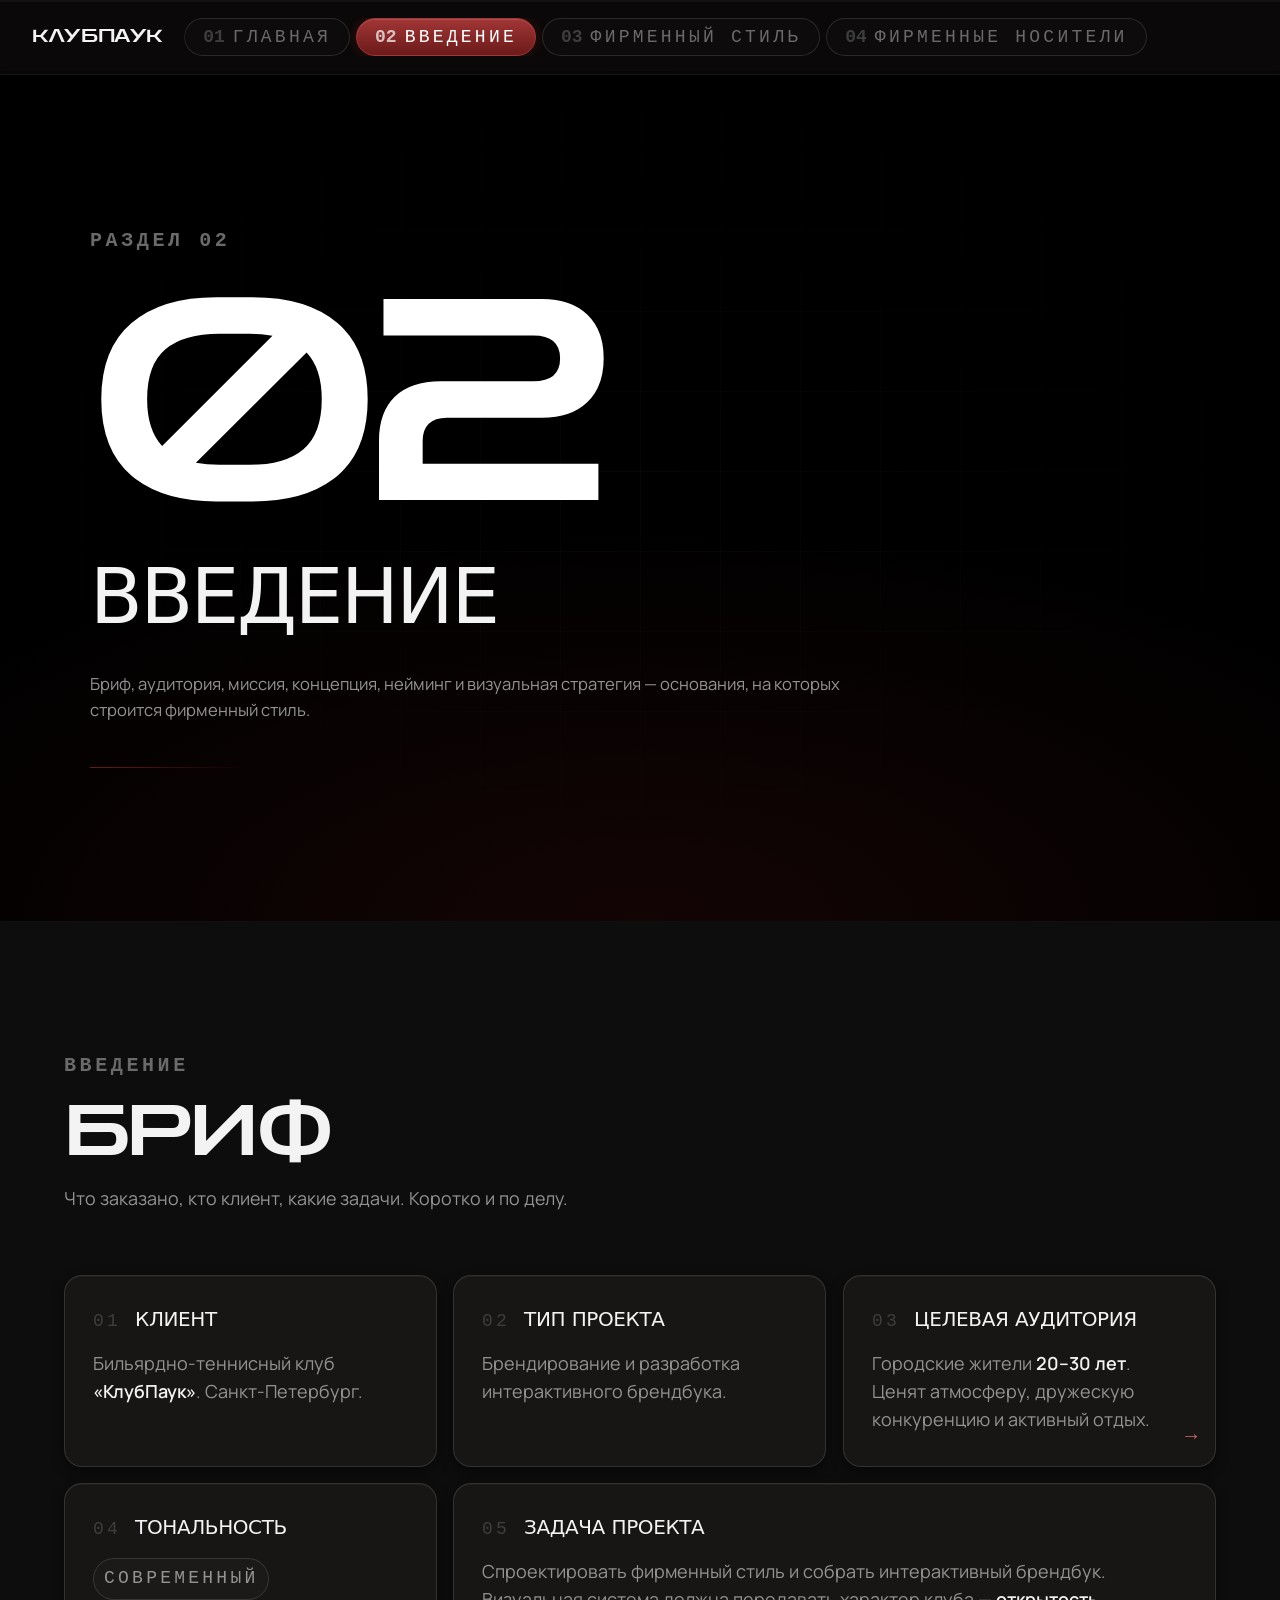
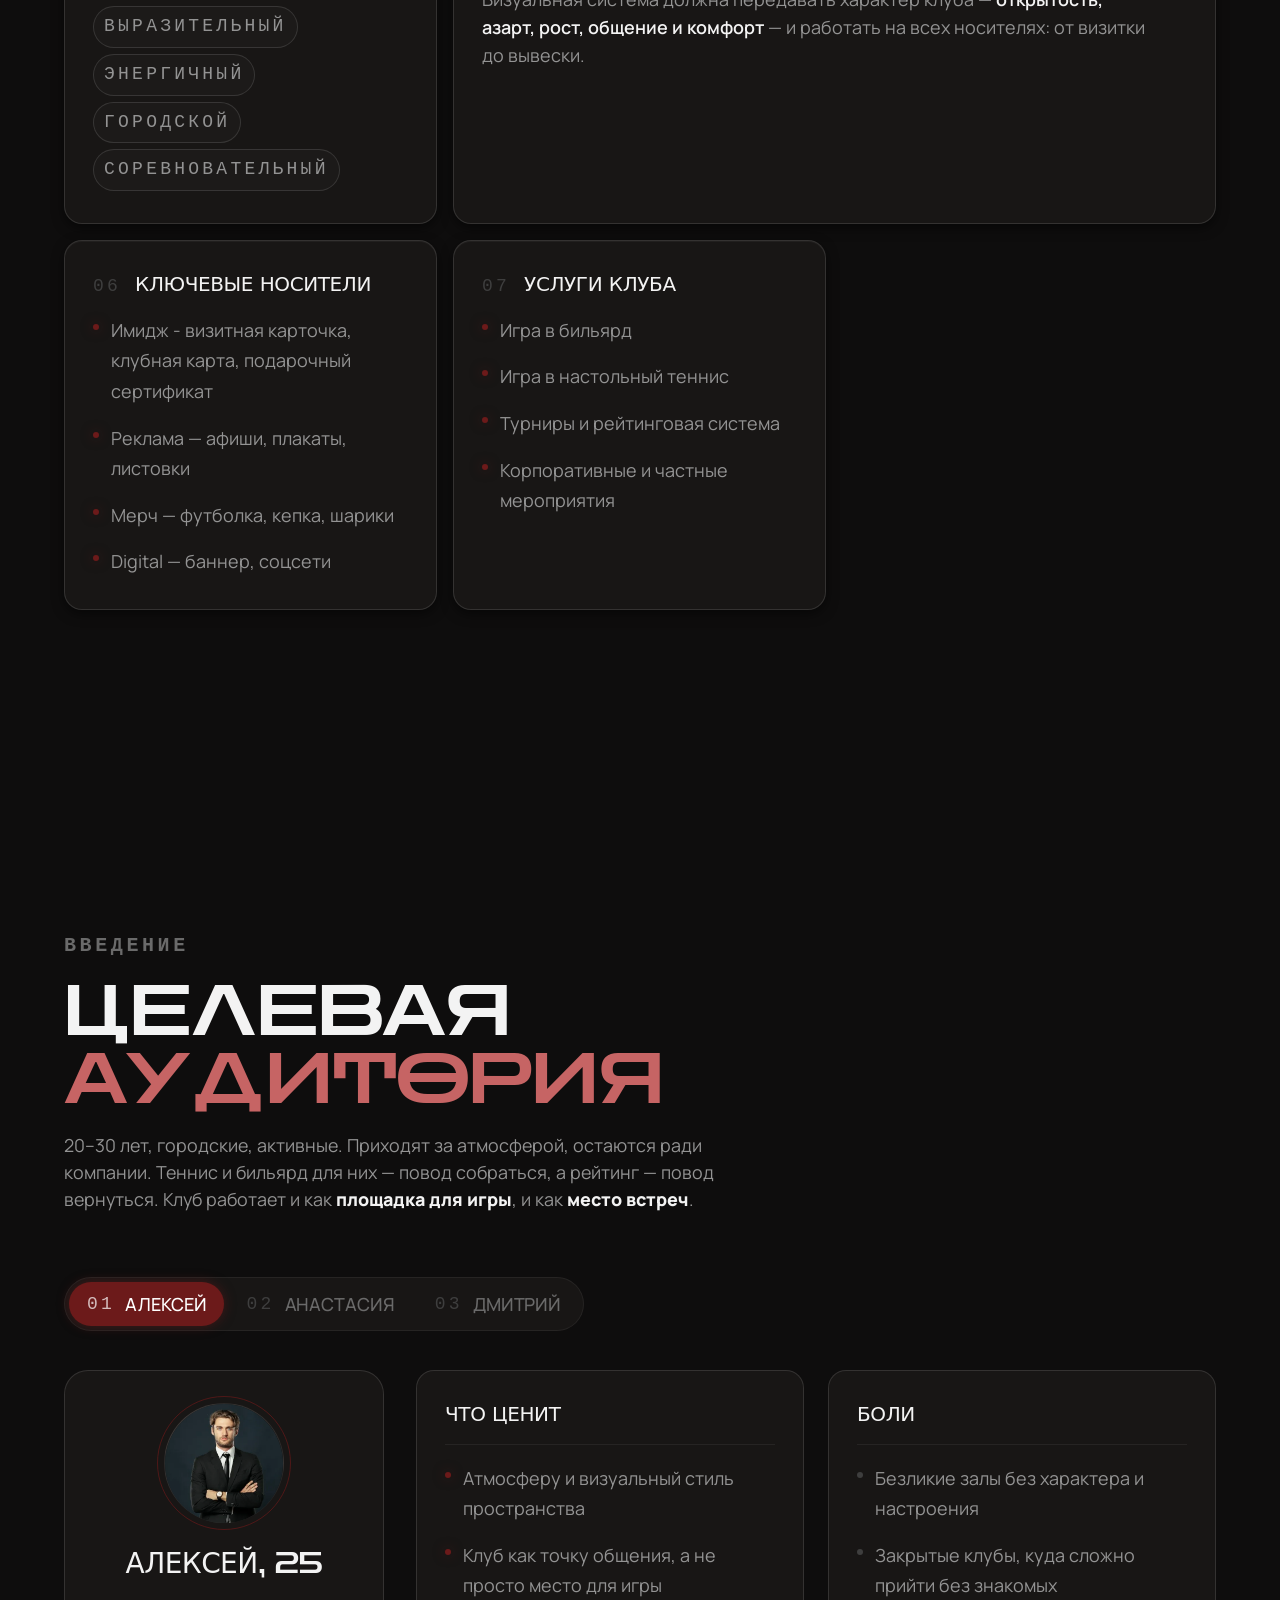
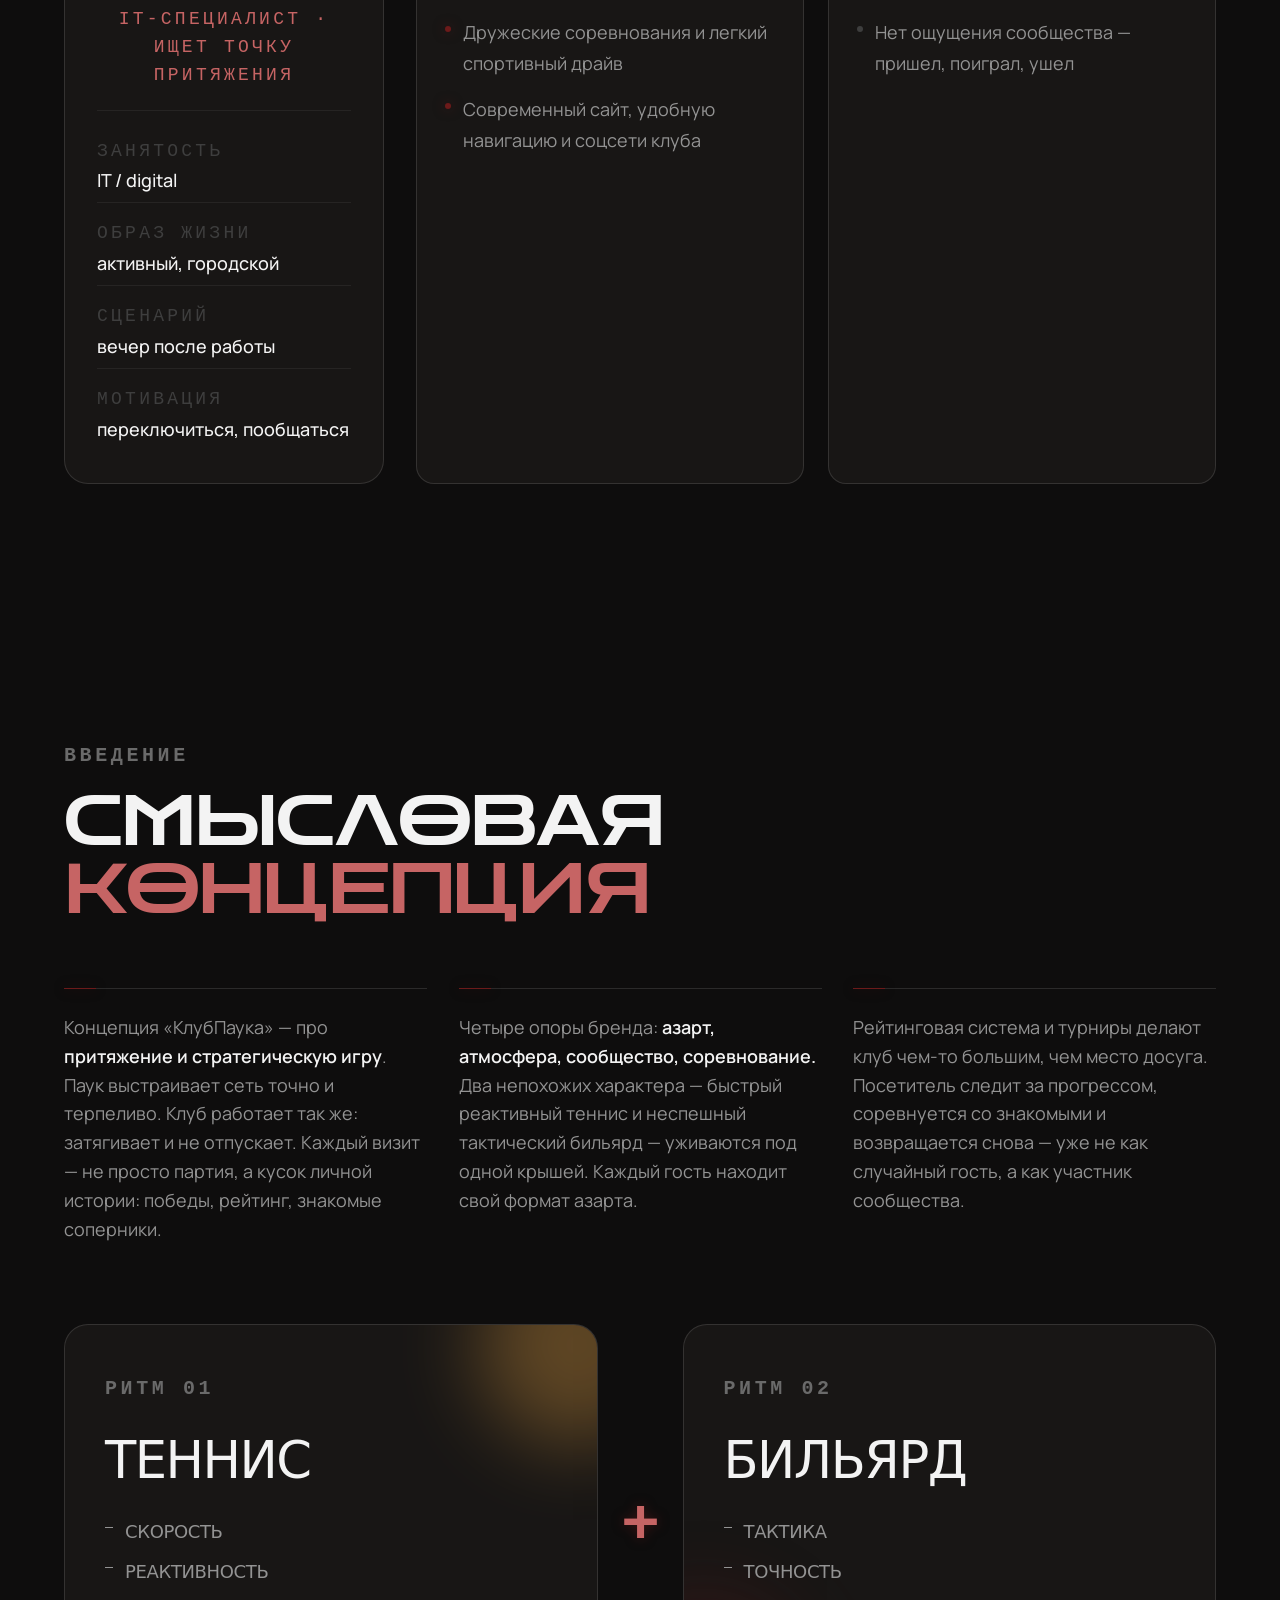
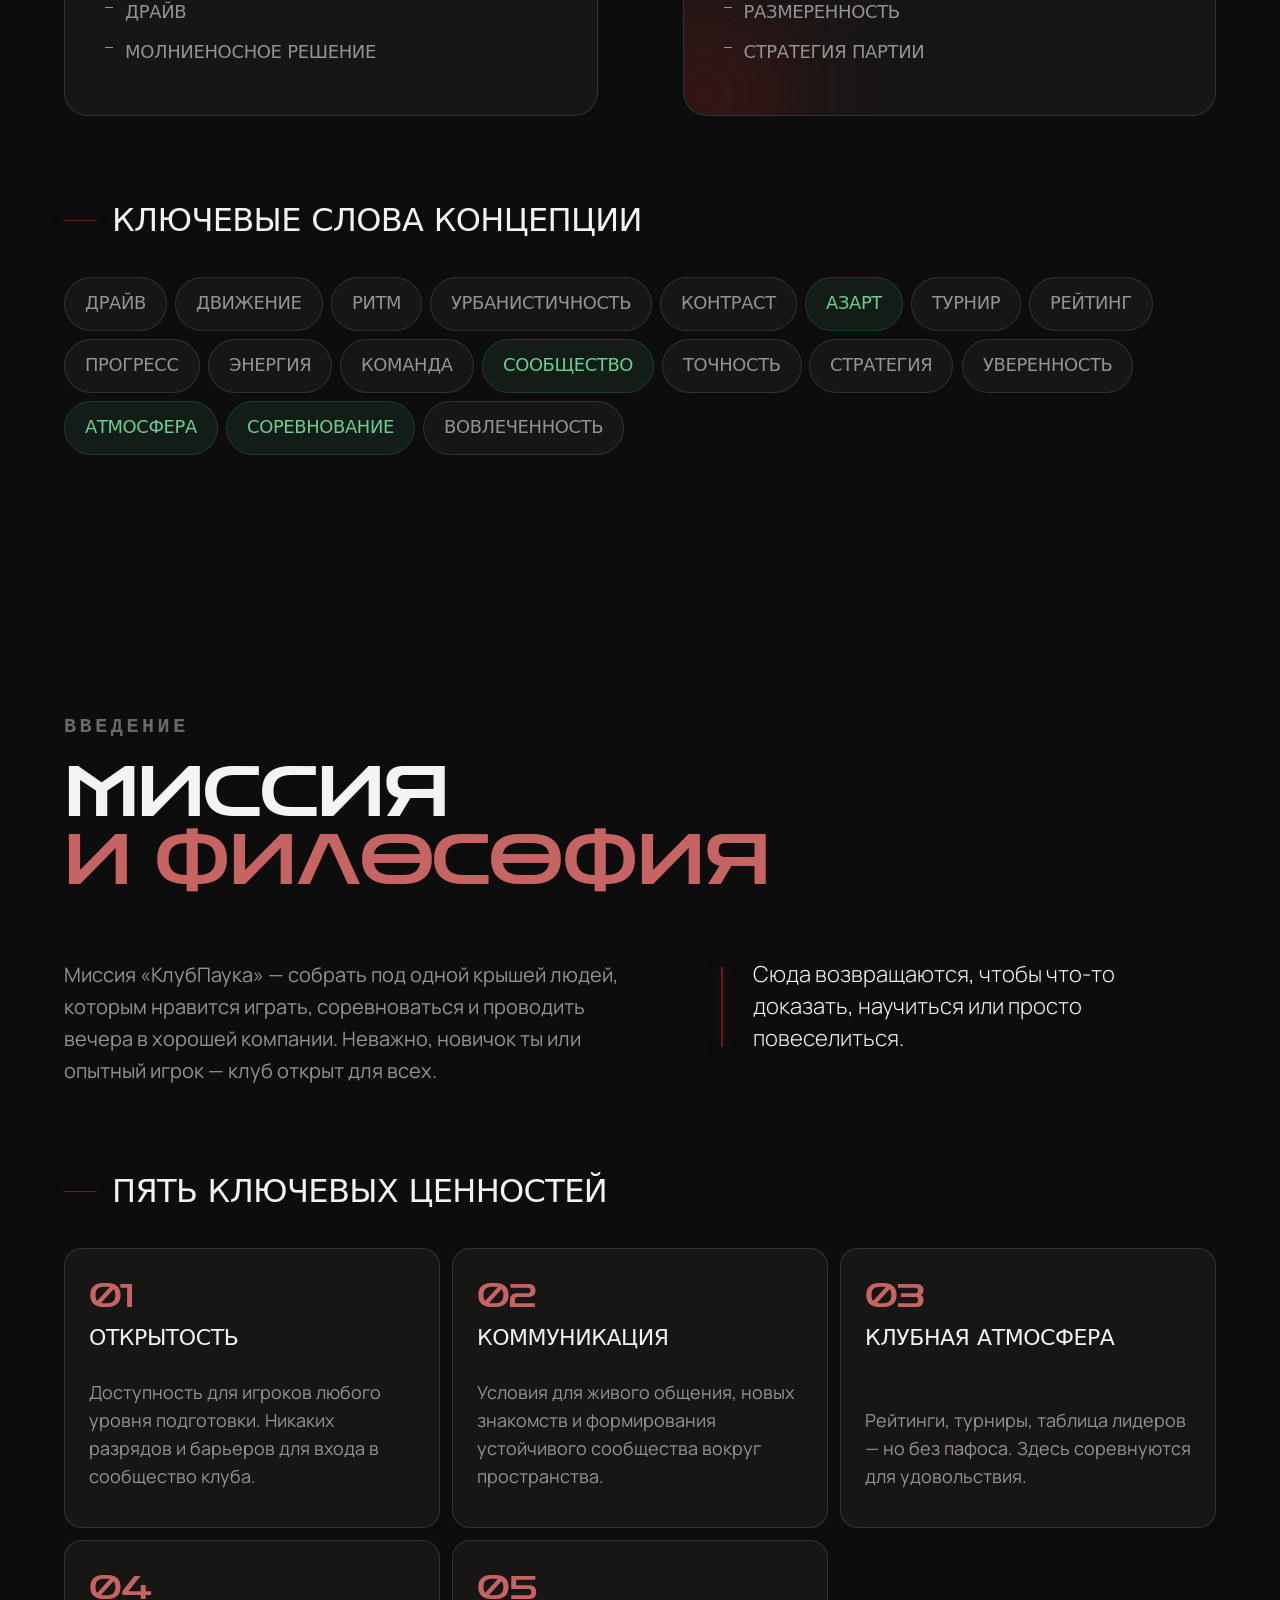
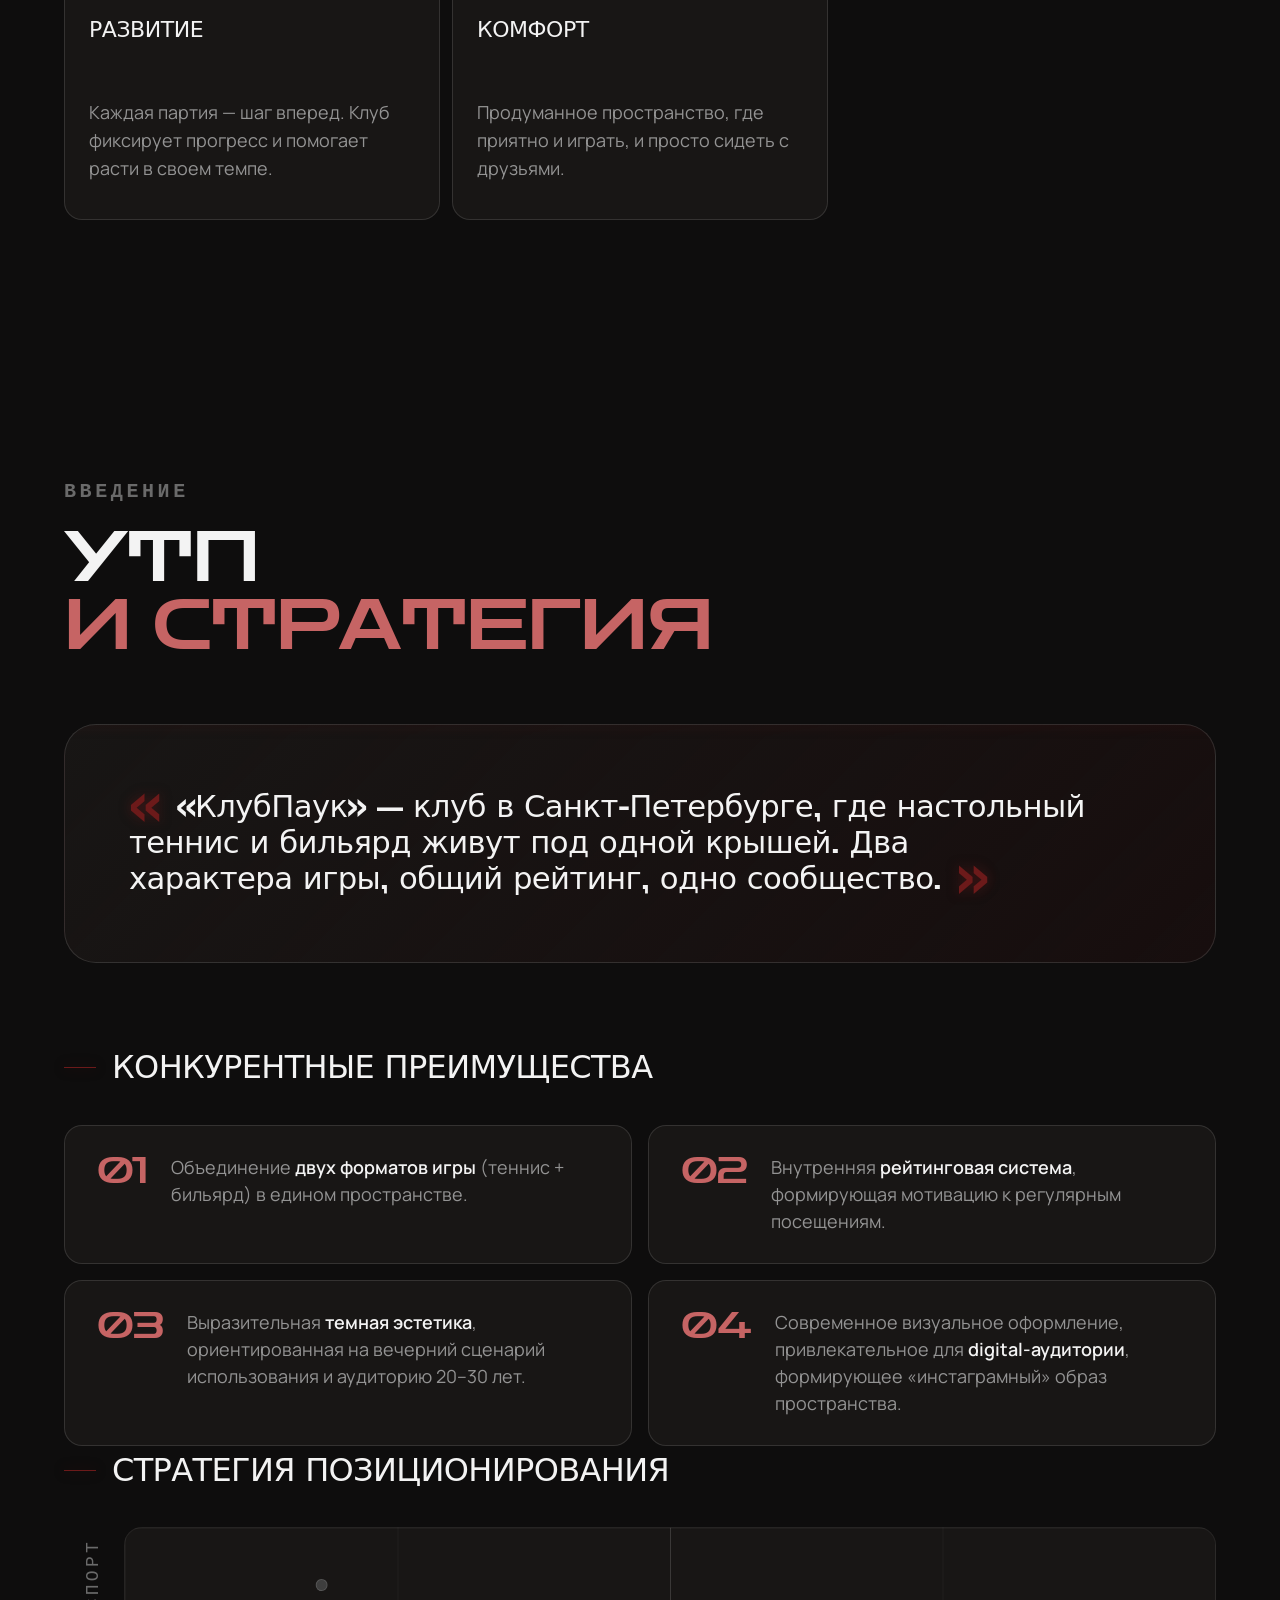
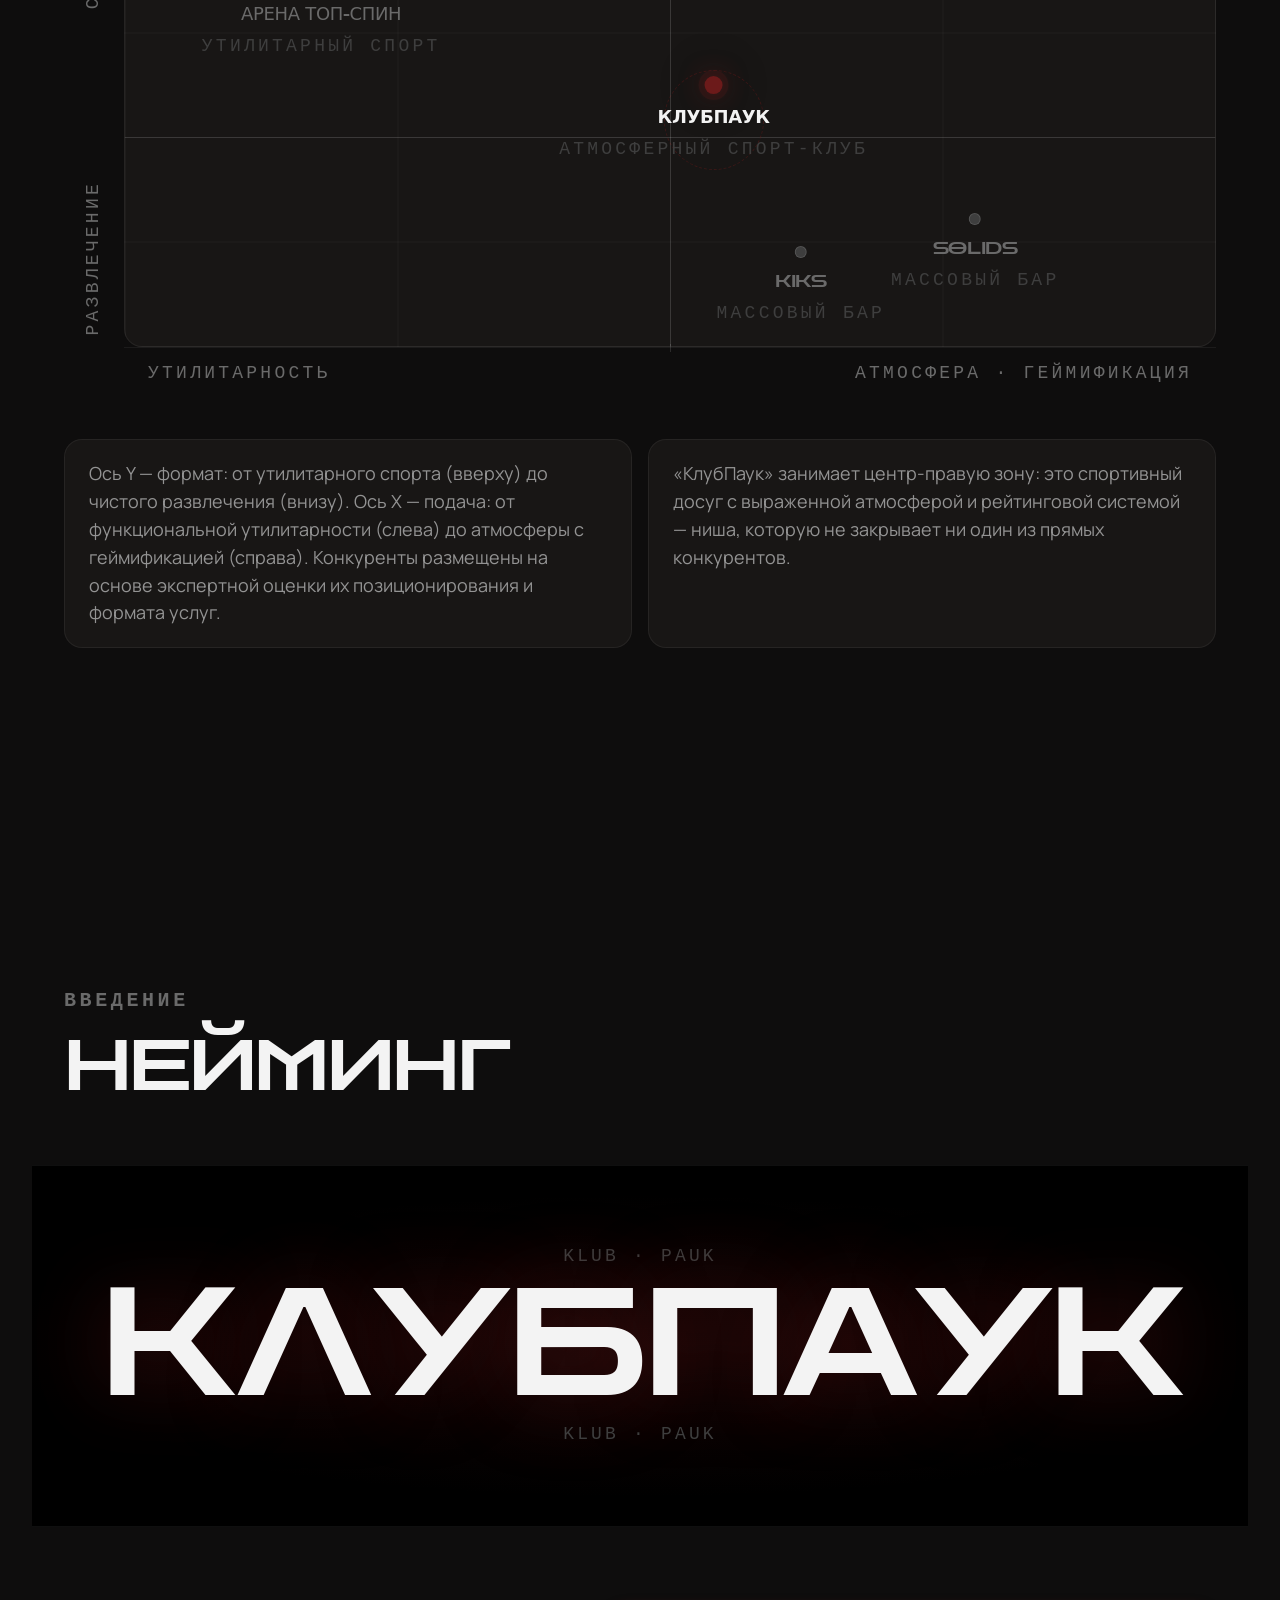
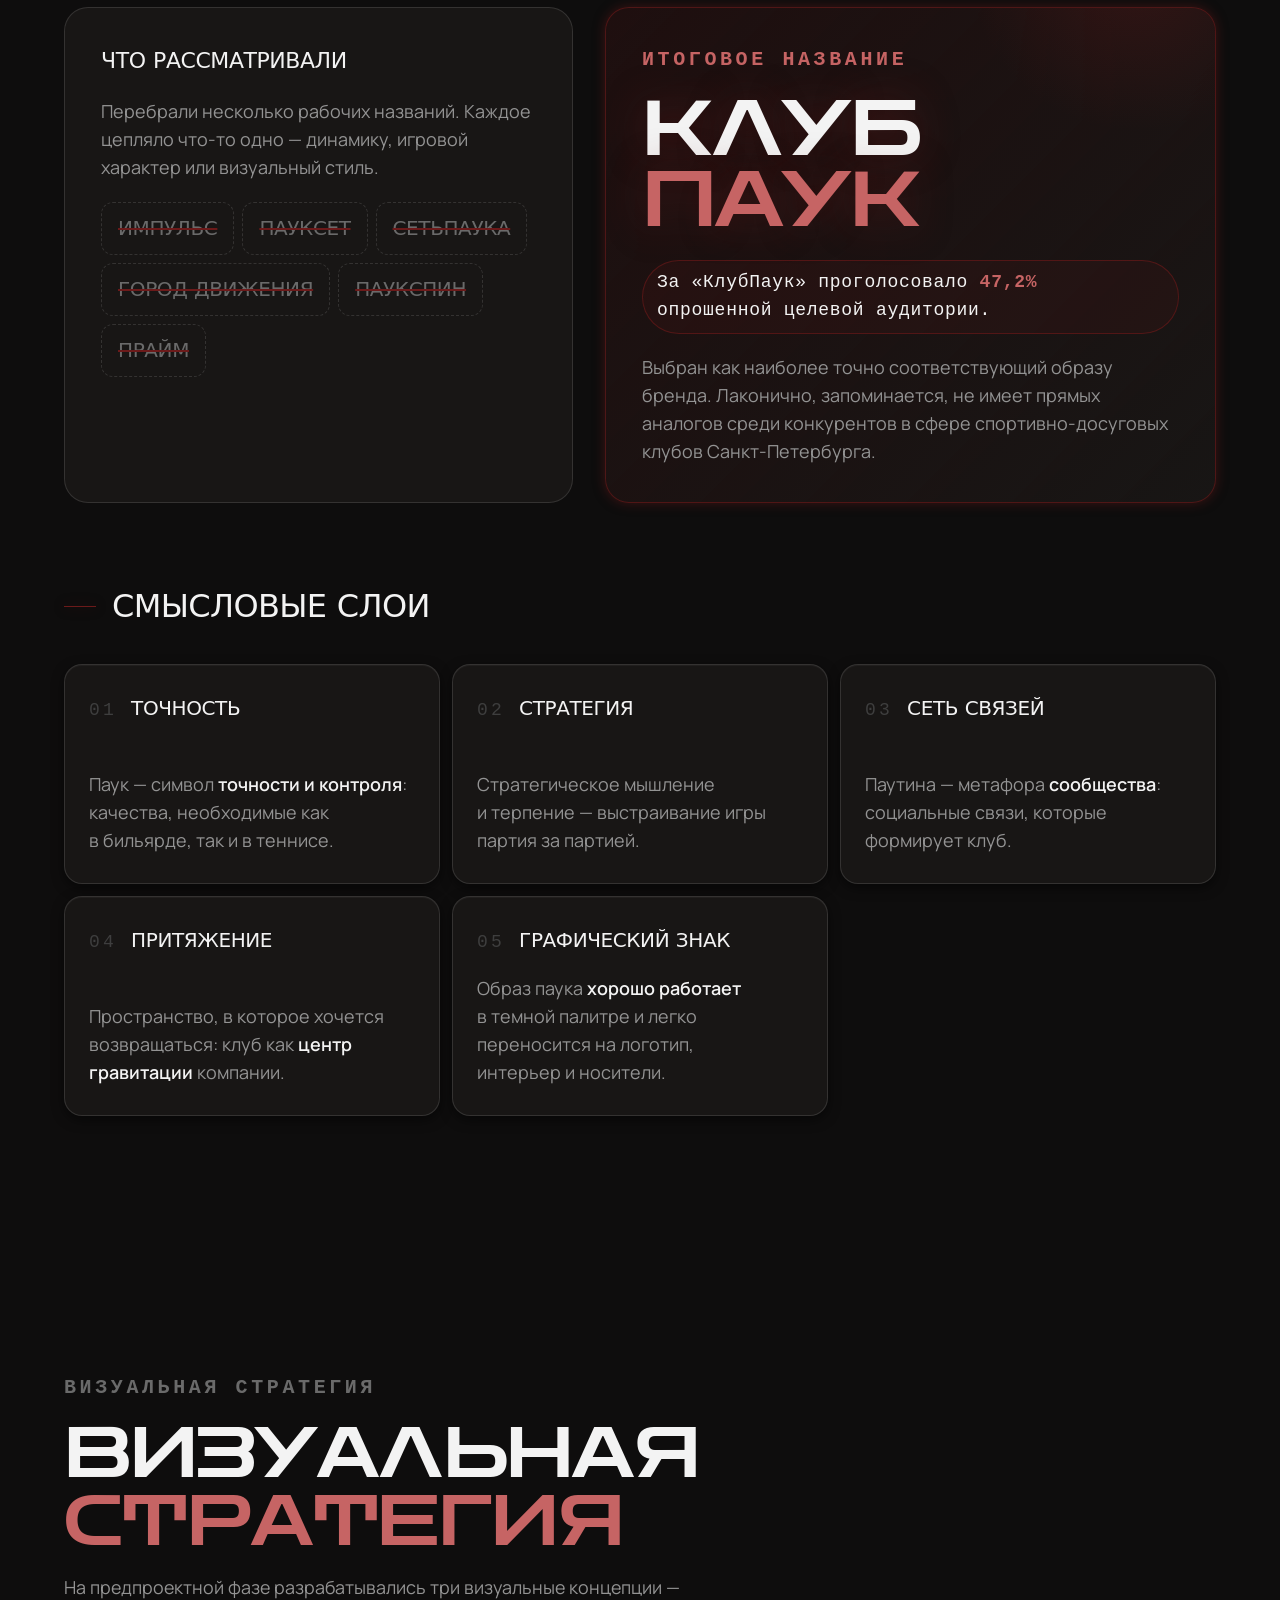
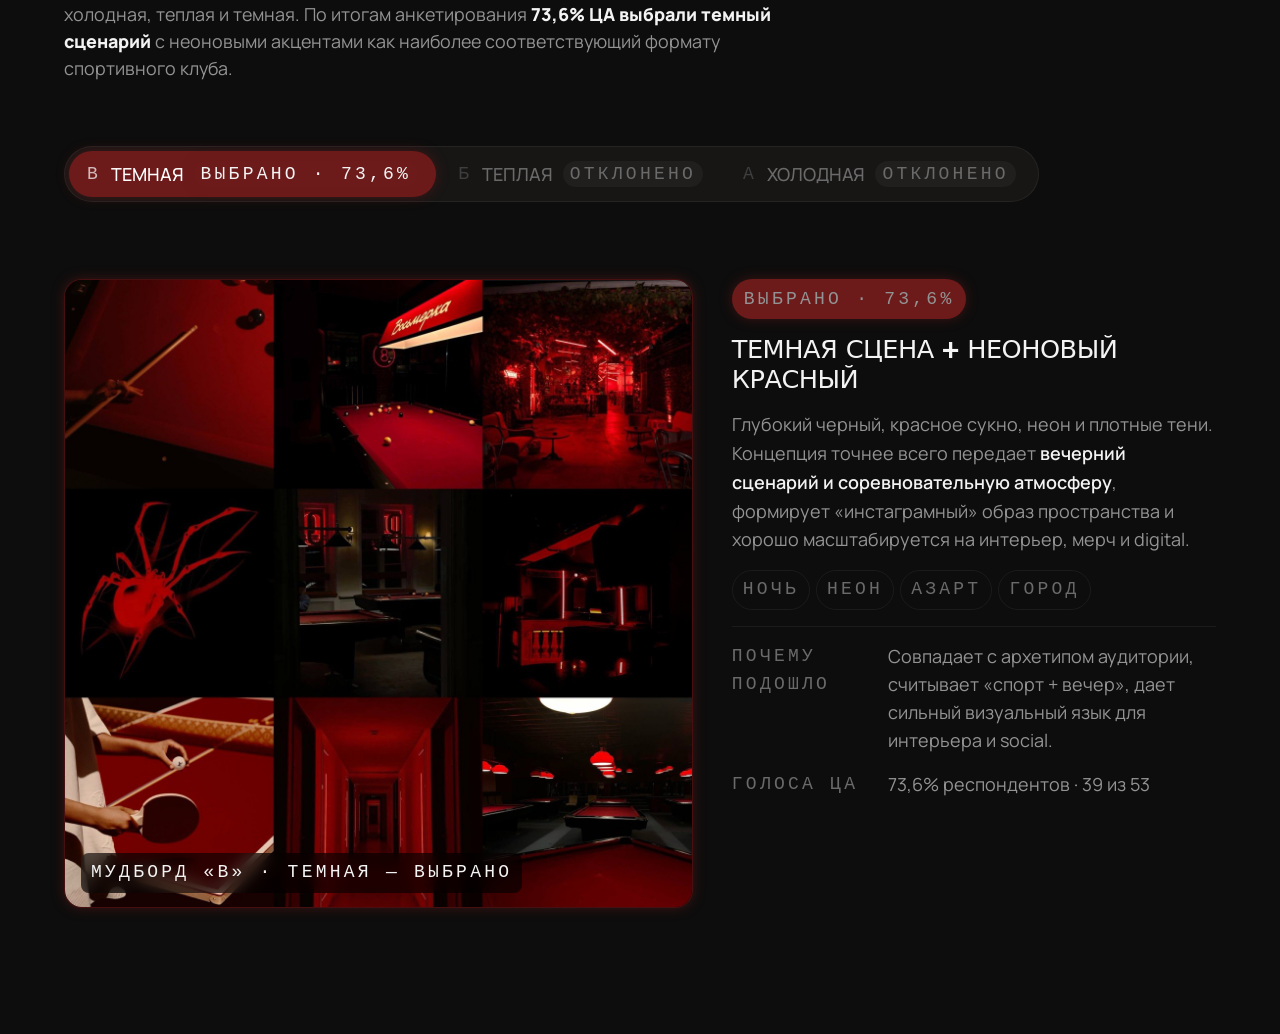
==== commit 204105e1: "финальный правки" ====
--- a/page-2.html
+++ b/page-2.html
@@ -93,7 +93,7 @@
 
         <article class="bb-card bb-brief__card reveal">
           <header><span class="bb-card__num">02</span><h3>Тип проекта</h3></header>
-          <p>Разработка фирменного стиля и интерактивного брендбука.</p>
+          <p>Брендирование и разработка интерактивного брендбука. </p>
         </article>
 
         <a class="bb-card bb-brief__card bb-brief__card--link reveal" href="#screen-5">
--- a/css/style.css
+++ b/css/style.css
@@ -477,7 +477,23 @@
   position: absolute; inset: 0;
   width: 100%; height: 100%;
   object-fit: cover;
-  filter: brightness(0.55) saturate(0.95);
+  object-position: center;
+  image-rendering: -webkit-optimize-contrast;
+  image-rendering: auto;
+  filter: brightness(0.55) saturate(1) contrast(1.07);
+  transform: translateZ(0);
+  -webkit-backface-visibility: hidden;
+          backface-visibility: hidden;
+  will-change: transform;
+}
+.bb-cover__bg::after {
+  content: "";
+  position: absolute; inset: 0;
+  pointer-events: none;
+  background-image: url("data:image/svg+xml;utf8,<svg xmlns='http://www.w3.org/2000/svg' width='160' height='160'><filter id='n'><feTurbulence type='fractalNoise' baseFrequency='0.9' numOctaves='2' stitchTiles='stitch'/><feColorMatrix values='0 0 0 0 0  0 0 0 0 0  0 0 0 0 0  0 0 0 0.55 0'/></filter><rect width='100%' height='100%' filter='url(%23n)'/></svg>");
+  background-size: 160px 160px;
+  mix-blend-mode: overlay;
+  opacity: 0.07;
 }
 .bb-cover__vignette { display: none; }
 .bb-cover__web { display: none; }
@@ -489,9 +505,12 @@
 .bb-cover__inner {
   position: relative; z-index: 1;
   max-width: 1280px; margin: 0 auto; width: 100%;
+  flex: 1;
   text-align: center;
   display: flex; flex-direction: column; align-items: center;
 }
+.bb-cover__inner > .bb-cover__title { margin-top: auto; }
+.bb-cover__inner > .bb-cover__meta { margin-top: auto; }
 
 .bb-cover__top {
   display: inline-flex; align-items: center; gap: 18px;
@@ -539,26 +558,26 @@
 .bb-cover__title {
   font-family: var(--pk-font-display-kir);
   font-weight: 400;
-  font-size: clamp(72px, 16vw, 240px);
+  font-size: clamp(56px, 11vw, 160px);
   line-height: 0.88;
   letter-spacing: var(--pk-tr-display);
   text-transform: uppercase;
   color: var(--pk-fg-1);
   text-shadow: 0 0 60px rgba(108,26,26,0.45);
   margin-bottom: 28px;
-  display: flex; flex-wrap: wrap; gap: 0.18em; justify-content: center;
-}
-.bb-cover__title span { display: inline-block; }
+  display: flex; flex-direction: column; align-items: center; gap: 0.22em; justify-content: center;
+}
+.bb-cover__title span { display: block; }
 
 .bb-cover__tagline {
-  display: inline-flex; align-items: center; gap: 14px;
-  font-family: var(--pk-font-mono);
-  font-size: 18px;
+  display: inline-flex; align-items: center; gap: 18px;
+  font-family: var(--pk-font-mono);
+  font-size: clamp(20px, 2.6vw, 34px);
   letter-spacing: var(--pk-tr-eyebrow);
   text-transform: uppercase;
   color: var(--pk-blood-300);
   margin-bottom: 36px;
-  padding: 8px 18px;
+  padding: 12px 26px;
   border: 1px solid var(--pk-border-red);
   border-radius: var(--pk-r-pill);
   background: rgba(108,26,26,0.10);
@@ -574,6 +593,7 @@
 }
 
 .bb-cover__cta { display: flex; gap: 12px; flex-wrap: wrap; justify-content: center; margin-bottom: 64px; }
+.bb-cover__cta .bb-btn { font-size: 20px; }
 
 .bb-cover__meta {
   display: grid; grid-template-columns: repeat(4, 1fr);
@@ -584,23 +604,26 @@
 }
 .bb-cover__meta div {
   display: flex; flex-direction: column; gap: 4px;
-  text-align: left;
+  text-align: center; align-items: center;
 }
 .bb-cover__meta em {
   font-style: normal;
-  font-family: var(--pk-font-mono);
-  font-size: 18px;
-  letter-spacing: var(--pk-tr-eyebrow);
-  text-transform: uppercase;
-  color: var(--pk-fg-4);
+  font-family: var(--pk-font-text);
+  font-weight: 500;
+  font-size: 18px;
+  letter-spacing: var(--pk-tr-eyebrow);
+  text-transform: uppercase;
+  color: var(--pk-blood-100);
+  text-shadow: 0 1px 2px rgba(0,0,0,0.65);
 }
 .bb-cover__meta b {
-  font-family: var(--pk-font-display);
-  font-weight: 400;
-  font-size: 18px;
+  font-family: var(--pk-font-text);
+  font-weight: 600;
+  font-size: 20px;
   letter-spacing: var(--pk-tr-tight);
   text-transform: uppercase;
   color: var(--pk-fg-1);
+  text-shadow: 0 1px 2px rgba(0,0,0,0.6);
 }
 
 .bb-cover__scroll {
@@ -1834,7 +1857,8 @@
 
   .bb-cover { padding: 48px 20px 40px; }
   .bb-cover__meta { grid-template-columns: repeat(2, 1fr); gap: 18px; }
-  .bb-cover__title { font-size: clamp(56px, 18vw, 120px); }
+  .bb-cover__title { font-size: clamp(44px, 13vw, 90px); }
+  .bb-cover__tagline { font-size: clamp(16px, 4.2vw, 22px); gap: 10px; padding: 10px 18px; }
   .bb-cover__cta { flex-direction: column; align-items: stretch; width: 100%; max-width: 320px; }
   .bb-cover__scroll { display: none; }
 
--- a/css/ch03.css
+++ b/css/ch03.css
@@ -113,11 +113,7 @@
   transition: all var(--pk-d-base) var(--pk-ease-out);
 }
 .bb-grad:hover { border-color: var(--pk-border-red); box-shadow: var(--pk-glow-red-sm); }
-.bb-grad__chip { aspect-ratio: 16/7; border-radius: var(--pk-r-md); }
-.bb-grad__chip--1 { background: linear-gradient(135deg, #6C1A1A 0%, #0E0D0D 100%); }
-.bb-grad__chip--2 { background: linear-gradient(135deg, #A23636 0%, #6C1A1A 60%, #1A0606 100%); }
-.bb-grad__chip--3 { background: linear-gradient(135deg, #FFB347 0%, #6C1A1A 50%, #0E0D0D 100%); }
-.bb-grad__chip--4 { background: radial-gradient(120% 80% at 30% 30%, #6C1A1A 0%, #0E0D0D 65%, #000 100%); }
+.bb-grad__chip { display: block; width: 100%; aspect-ratio: 16/7; border-radius: var(--pk-r-md); object-fit: cover; }
 .bb-grad__head { display: flex; align-items: baseline; justify-content: space-between; gap: 12px; }
 .bb-grad__name {
   font-family: var(--pk-font-display); font-weight: 400;
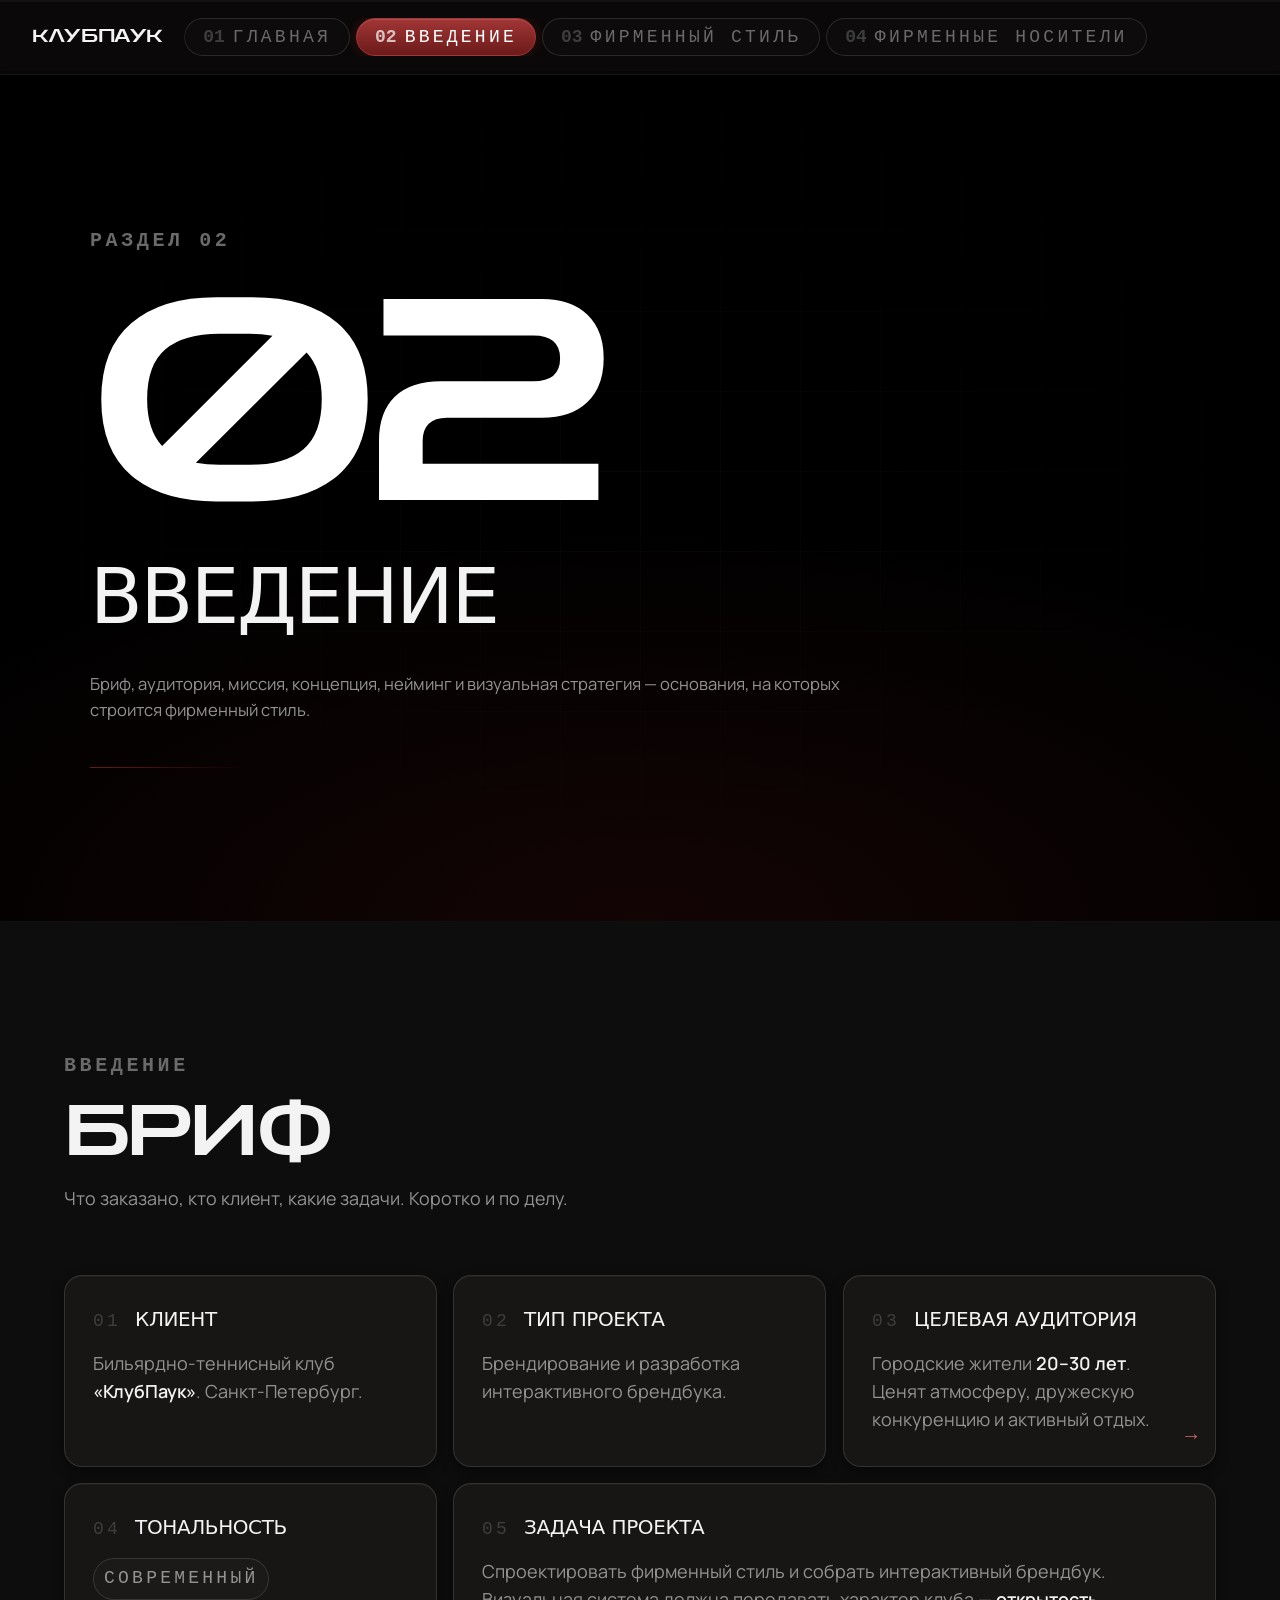
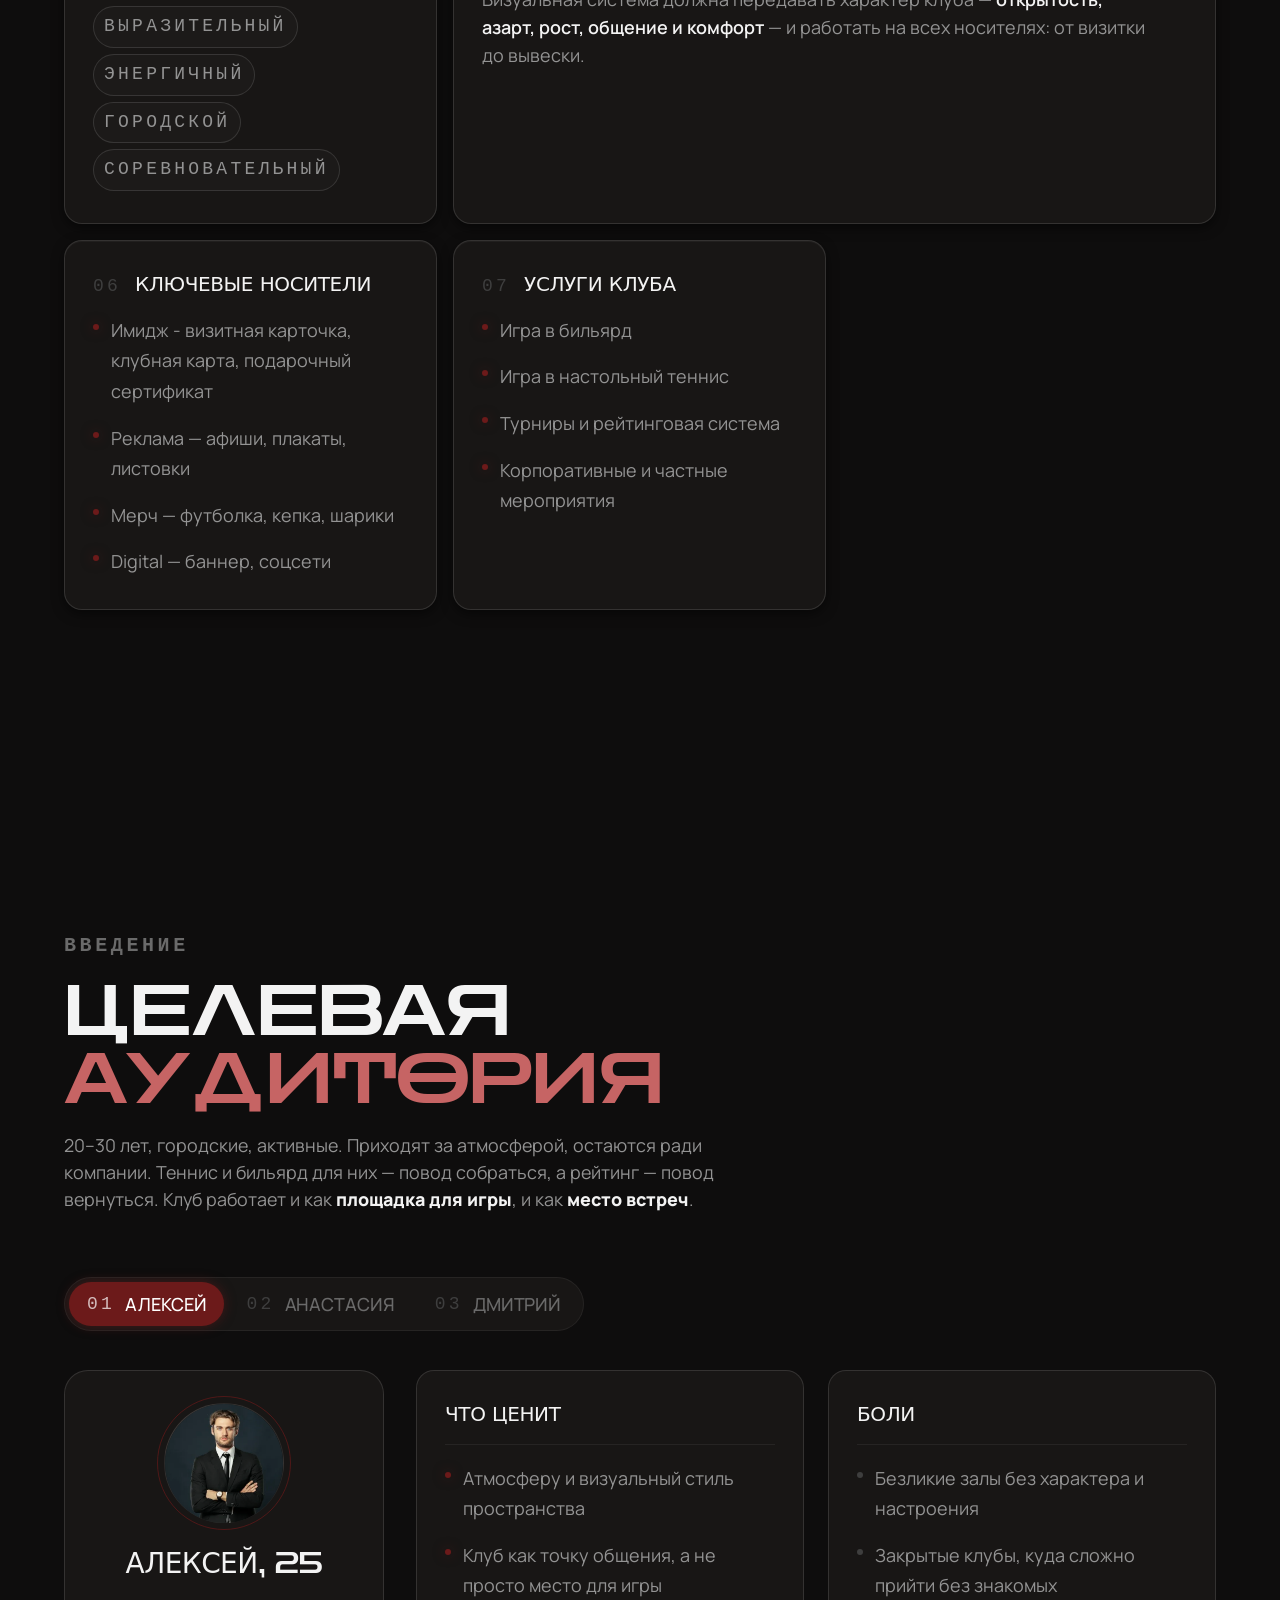
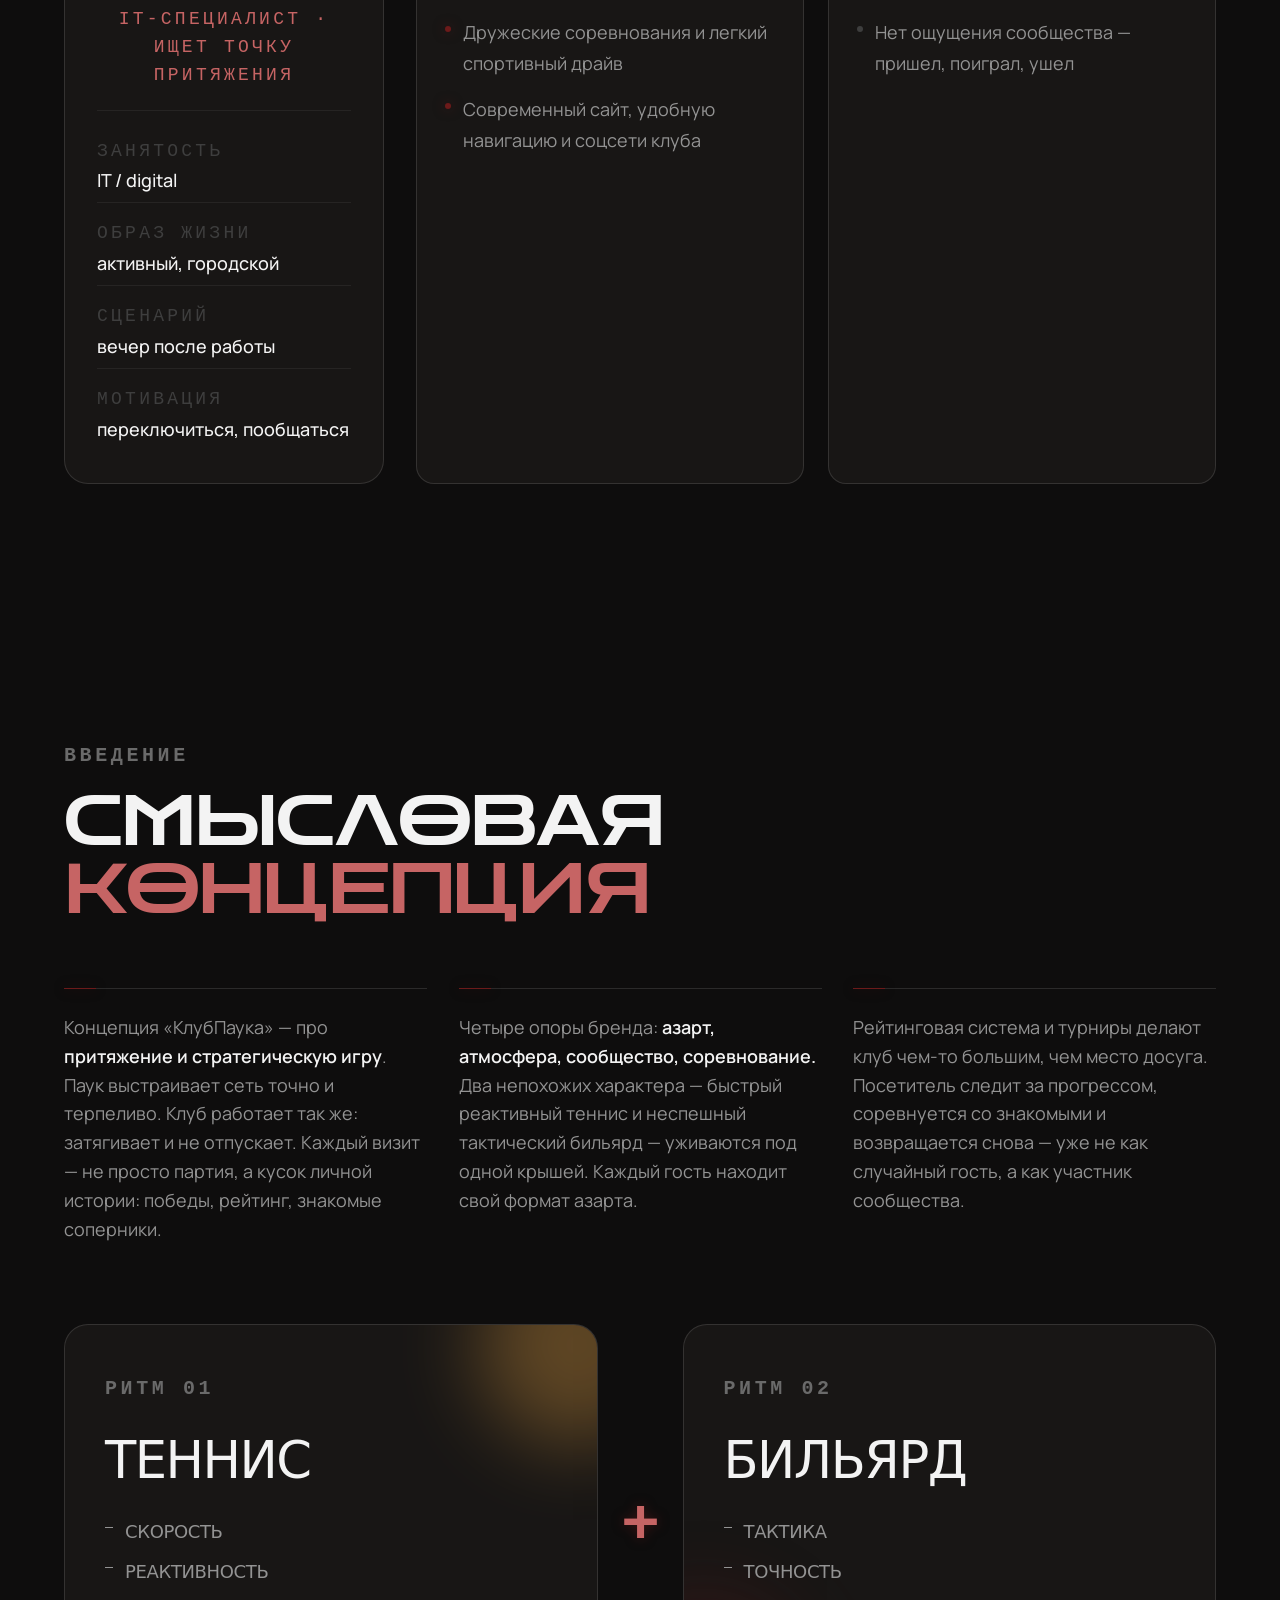
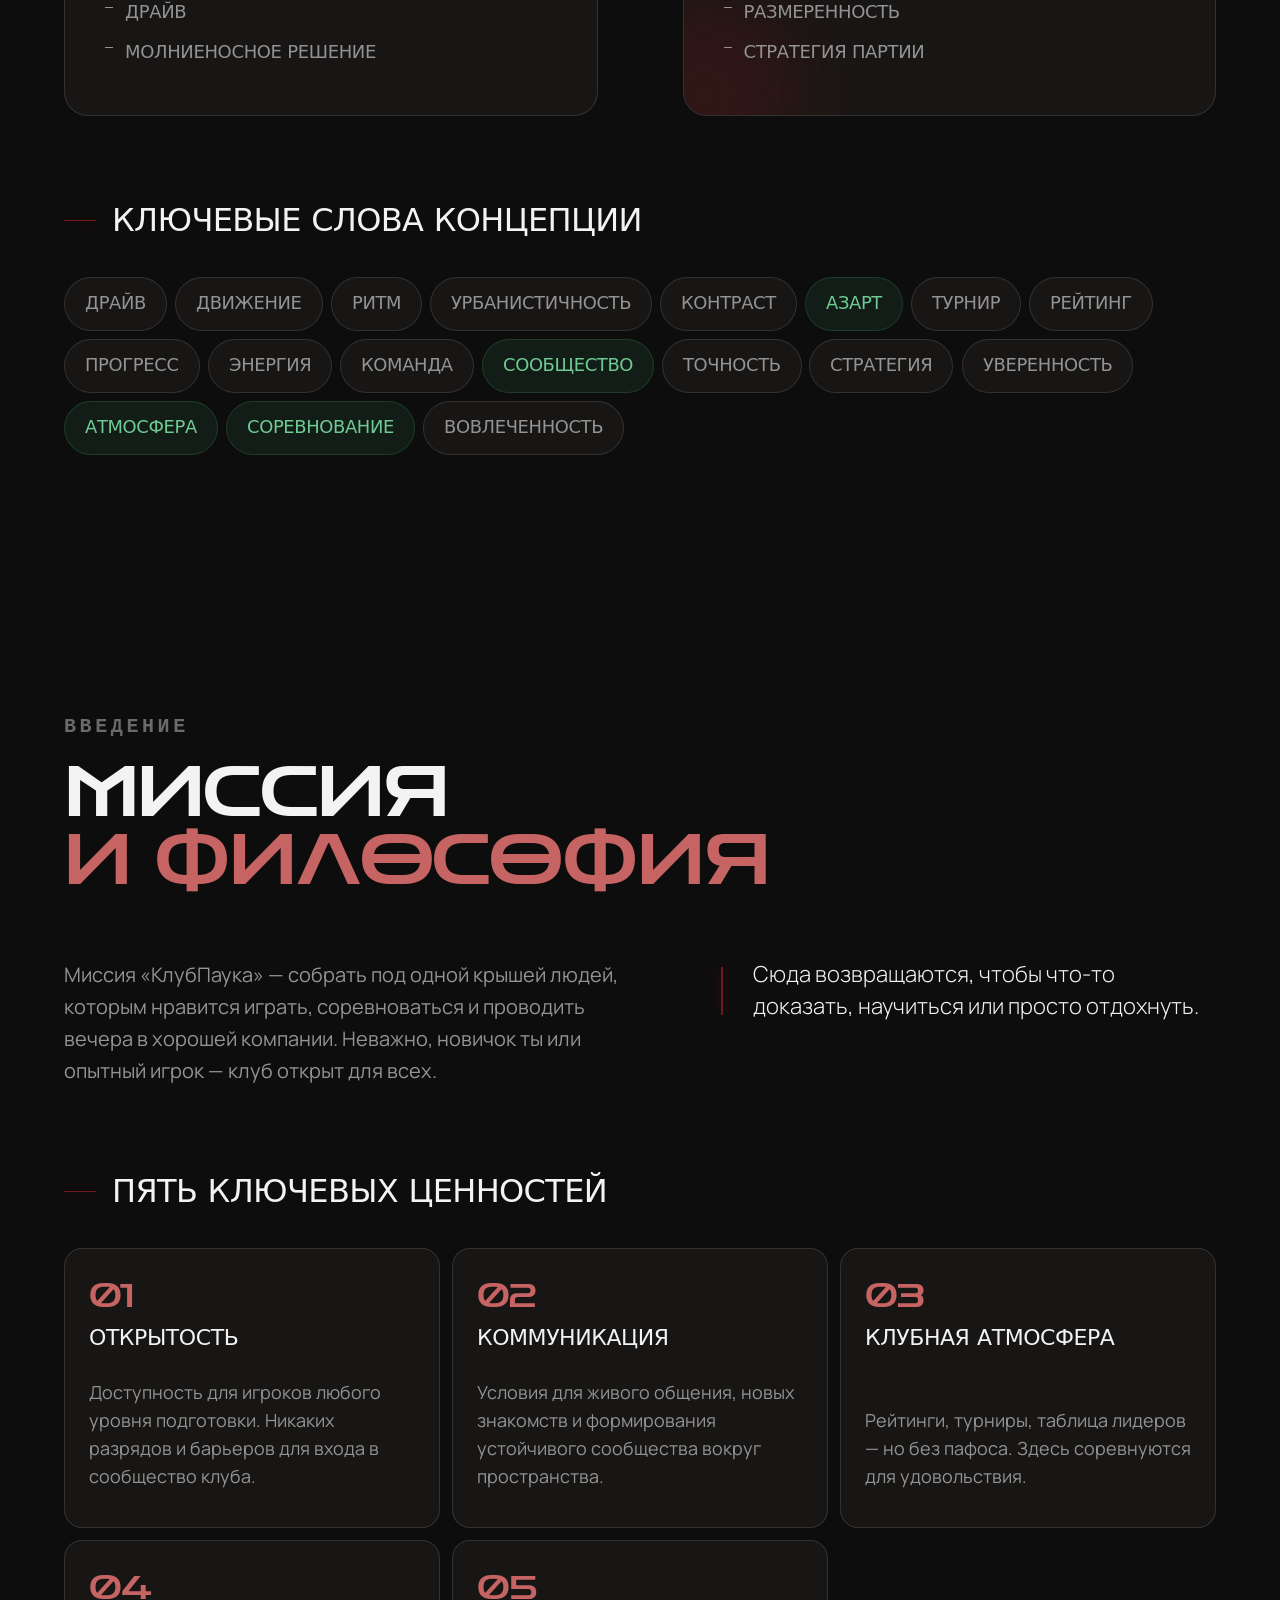
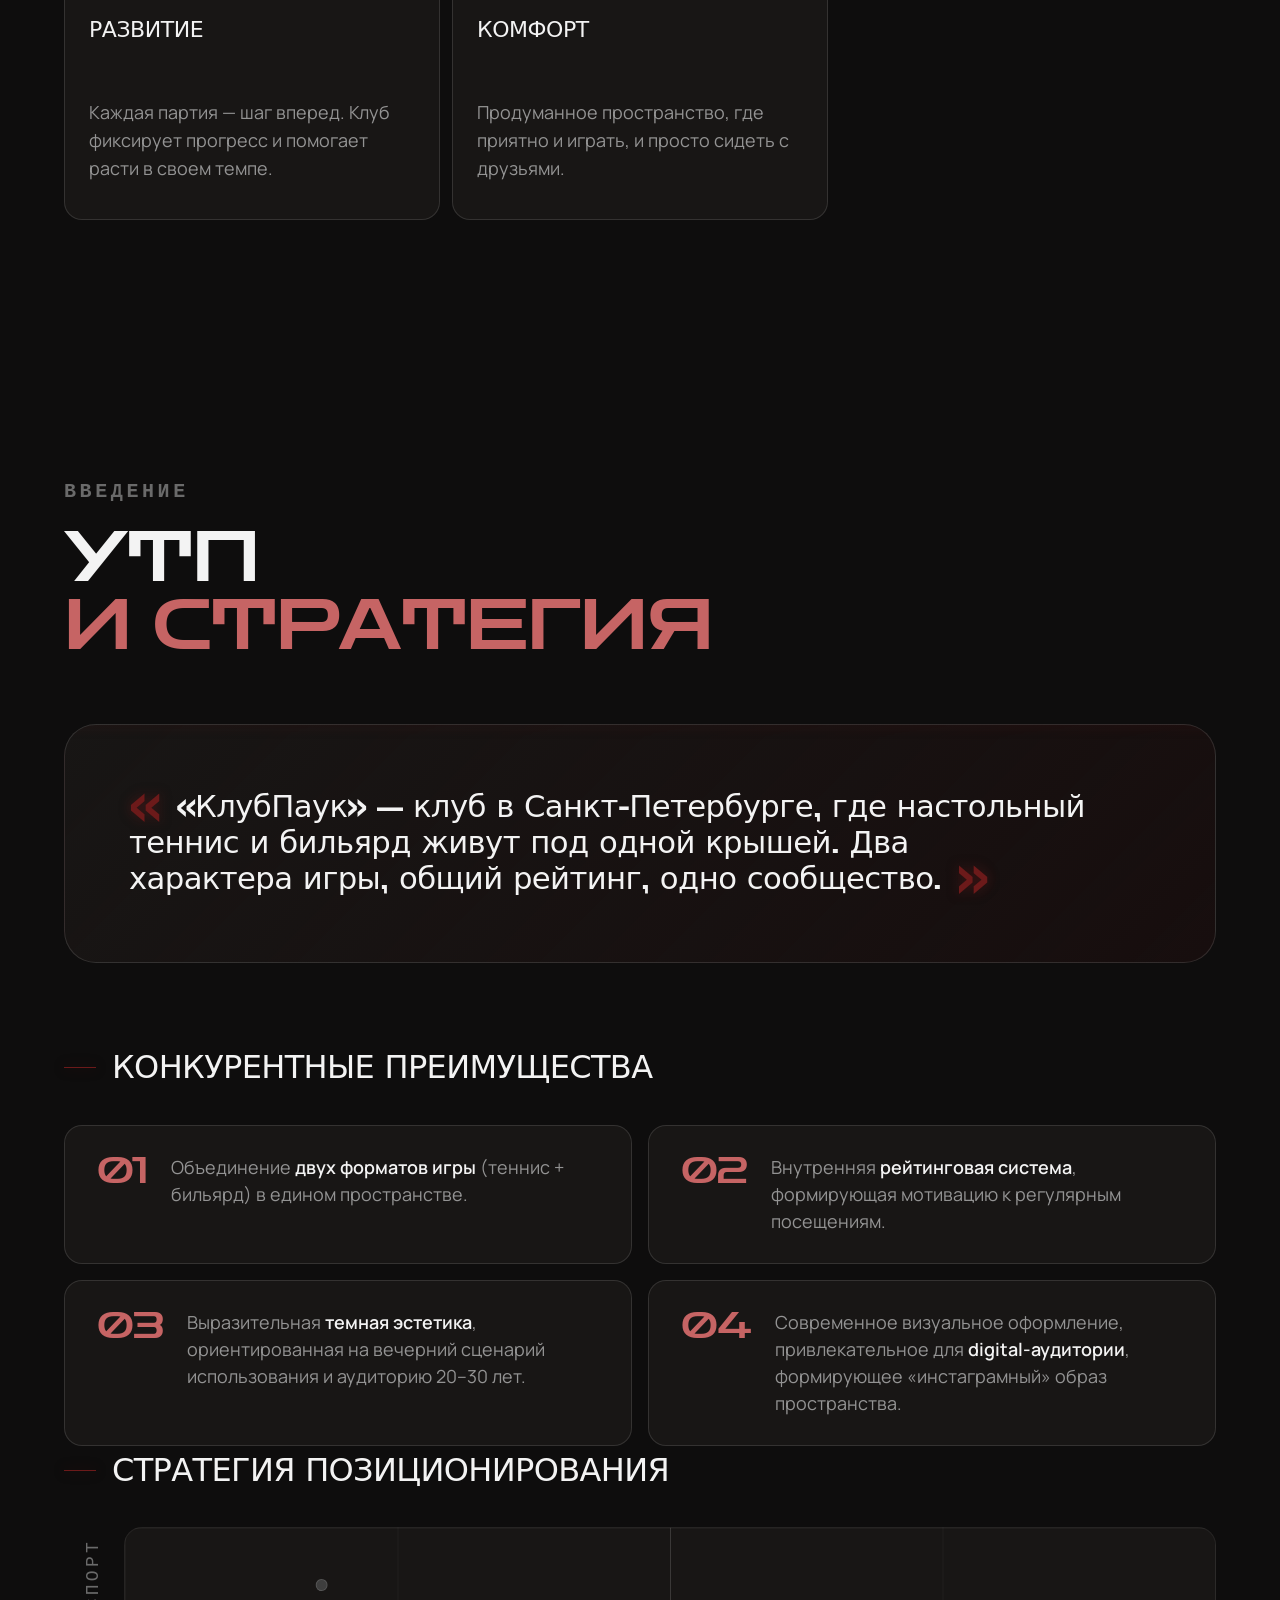
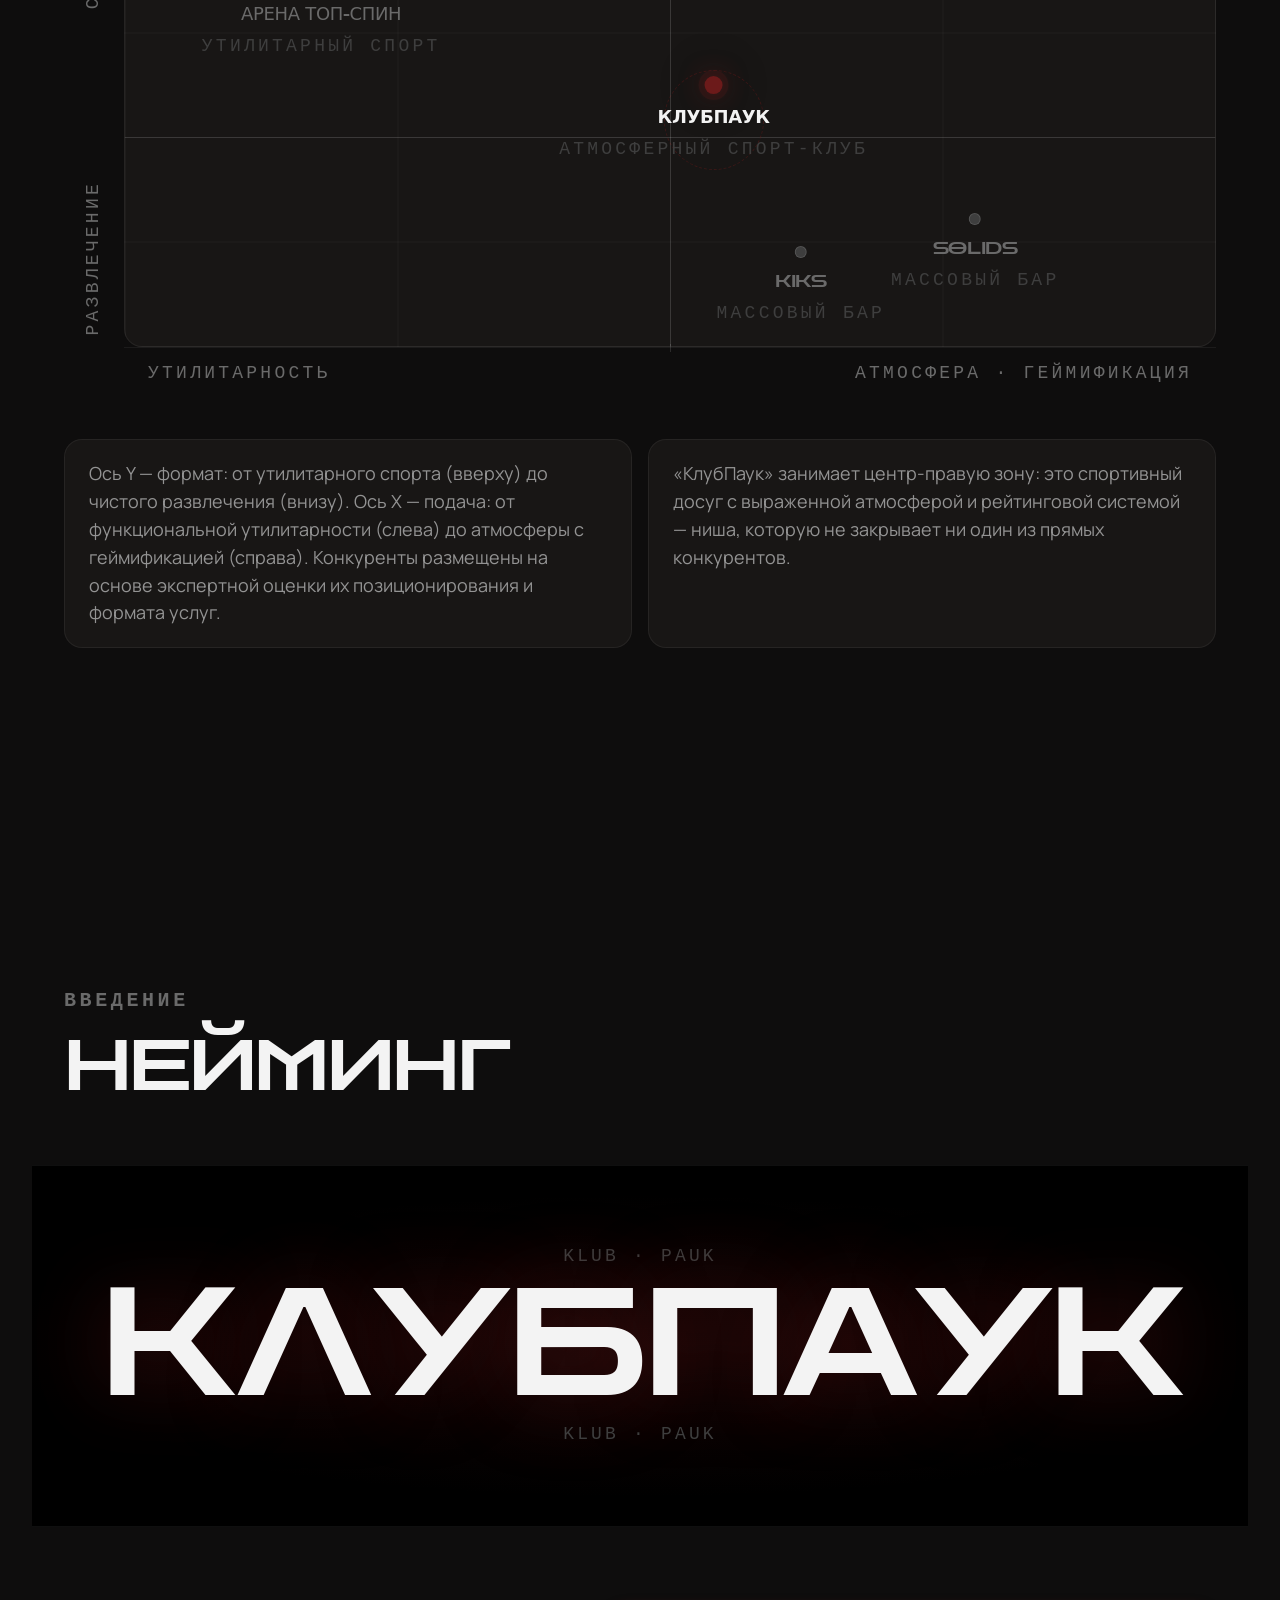
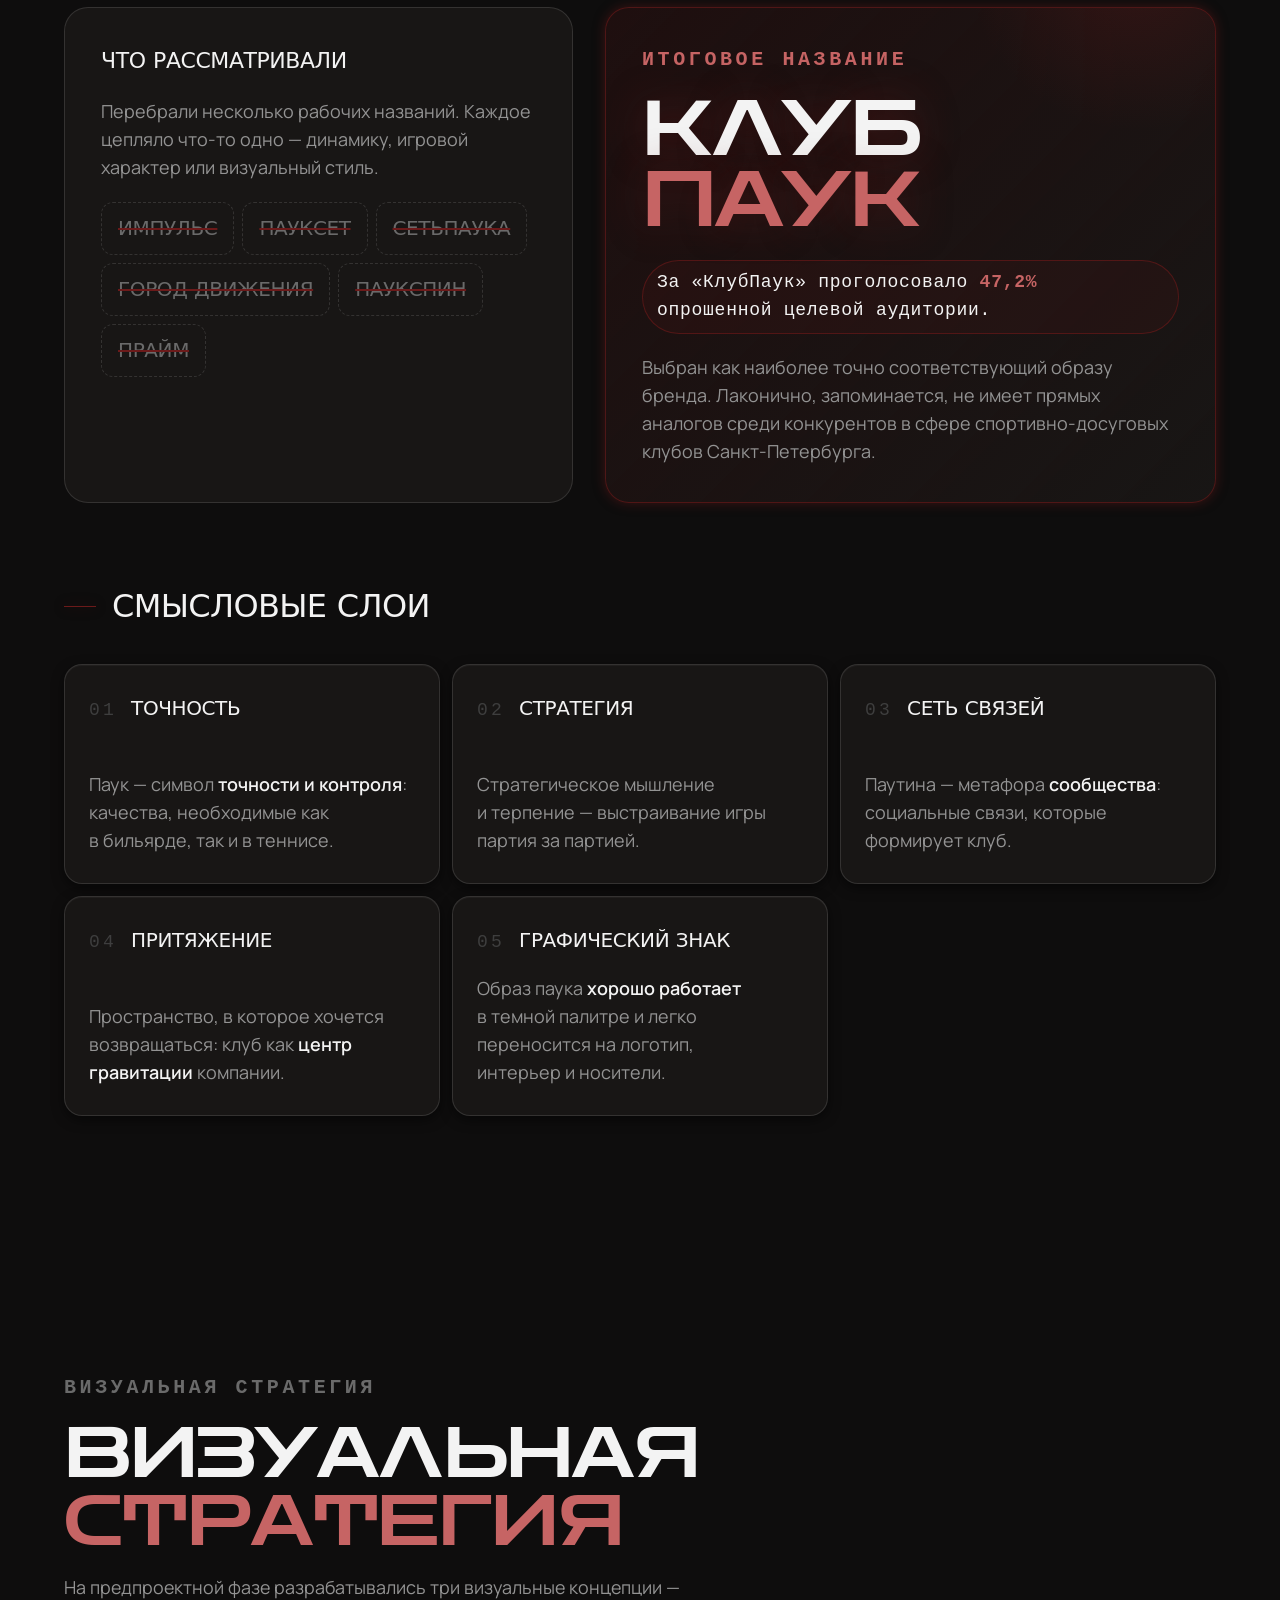
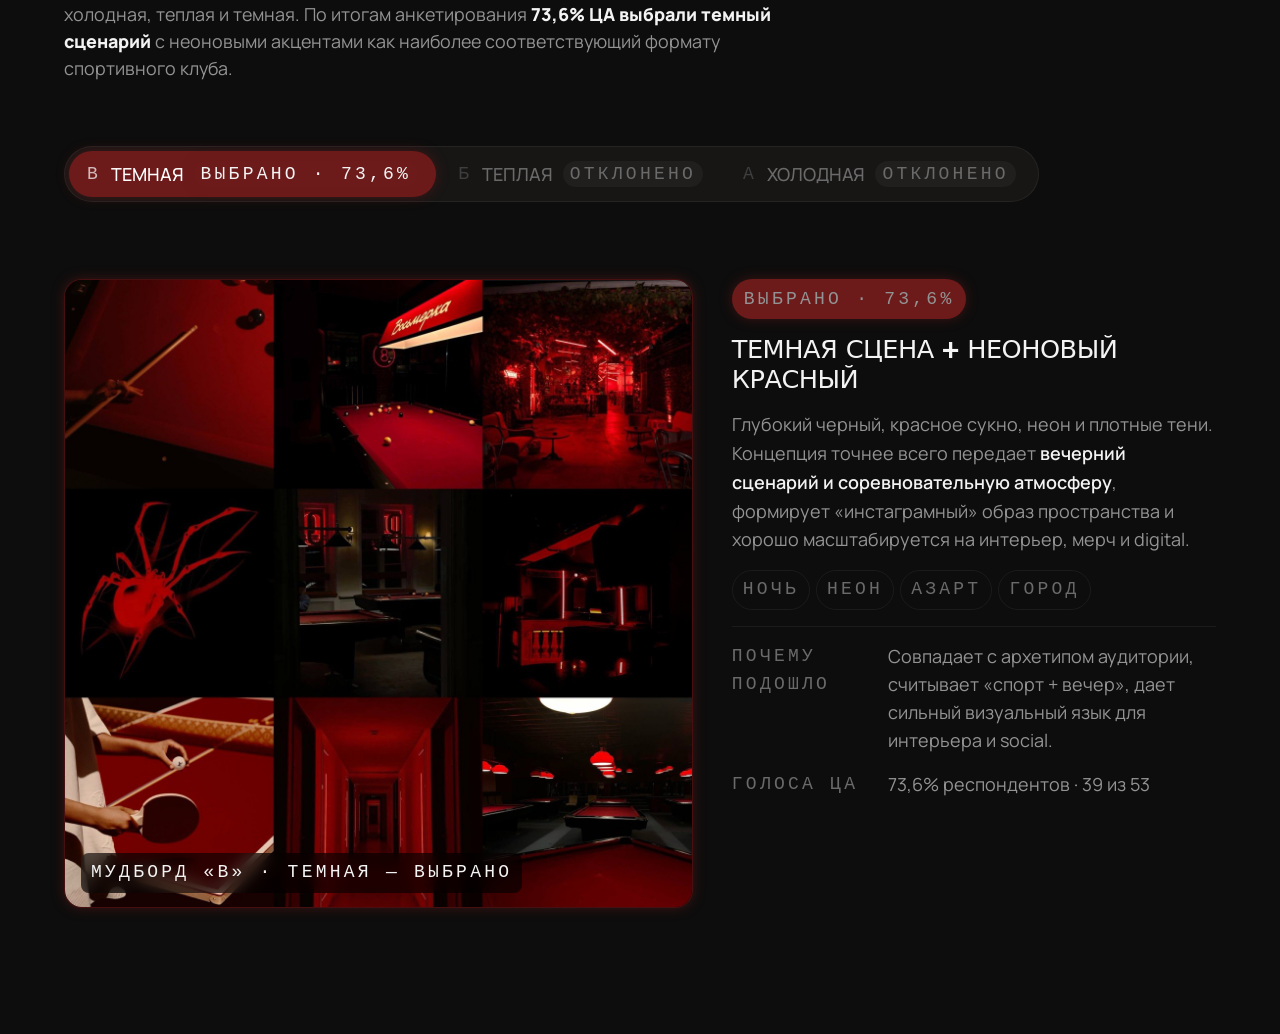
==== commit d958727d: "финальный правки" ====
--- a/page-2.html
+++ b/page-2.html
@@ -357,7 +357,7 @@
           Миссия «КлубПаука» — собрать под одной крышей людей, которым нравится играть, соревноваться и проводить вечера в хорошей компании. Неважно, новичок ты или опытный игрок — клуб открыт для всех.
         </p>
         <p class="bb-mission__pull">
-          Сюда возвращаются, чтобы что-то доказать, научиться или просто повеселиться.
+          Сюда возвращаются, чтобы что-то доказать, научиться или просто отдохнуть.
         </p>
       </div>
 
--- a/css/tokens.css
+++ b/css/tokens.css
@@ -1,5 +1,3 @@
-
-
 @import url('https://fonts.googleapis.com/css2?family=Manrope:wght@300;400;500;600;700;800&family=Zen+Dots&display=swap');
 
 @font-face {
--- a/css/style.css
+++ b/css/style.css
@@ -1,5 +1,3 @@
-
-
 *, *::before, *::after { box-sizing: border-box; }
 * { margin: 0; padding: 0; }
 
@@ -78,39 +76,6 @@
 }
 .bb-nav__brand:hover { color: var(--pk-blood-300); }
 
-.bb-nav__mark {
-  position: relative; width: 26px; height: 26px;
-  border-radius: 50%;
-  background: radial-gradient(circle at 35% 30%, #2a2a2a, #050505 60%, #000 100%);
-  border: 1px solid #1a1a1a;
-  box-shadow: 0 0 0 1px rgba(255,255,255,0.04), var(--pk-glow-red-sm);
-  display: grid; place-items: center;
-}
-.bb-nav__mark .ball {
-  width: 14px; height: 14px;
-  background: #fff; color: var(--pk-blood);
-  border-radius: 50%;
-  font-family: var(--pk-font-display);
-  font-size: 18px; font-weight: 900;
-  display: grid; place-items: center;
-  letter-spacing: 0;
-}
-
-.bb-nav__rail {
-  min-width: 0;
-  overflow-x: auto;
-  overflow-y: hidden;
-  scrollbar-width: none;
-  -ms-overflow-style: none;
-  display: flex;
-  gap: 2px;
-  align-items: center;
-  mask-image: linear-gradient(90deg, transparent 0%, #000 8px, #000 calc(100% - 8px), transparent 100%);
-  -webkit-mask-image: linear-gradient(90deg, transparent 0%, #000 8px, #000 calc(100% - 8px), transparent 100%);
-  padding: 0 4px;
-}
-.bb-nav__rail::-webkit-scrollbar { display: none; }
-
 .bb-nav__chip {
   display: flex;
   align-items: center;
@@ -244,23 +209,6 @@
 }
 @media (max-width: 720px) {
   .bb-pagenav { display: none; }
-}
-
-.bb-nav__meta { display: flex; gap: 18px; align-items: center; }
-.bb-nav__chap {
-  display: inline-flex; flex-direction: column; gap: 2px;
-  font-family: var(--pk-font-mono);
-  font-size: 18px; line-height: 1.1;
-  letter-spacing: var(--pk-tr-eyebrow);
-  text-transform: uppercase;
-  color: var(--pk-fg-3);
-}
-.bb-nav__chap em { font-style: normal; color: var(--pk-fg-4); }
-.bb-nav__chap b {
-  color: var(--pk-blood-300);
-  font-weight: 700;
-  font-size: 18px;
-  letter-spacing: 0;
 }
 
 .bb-nav__toggle {
@@ -512,22 +460,6 @@
 .bb-cover__inner > .bb-cover__title { margin-top: auto; }
 .bb-cover__inner > .bb-cover__meta { margin-top: auto; }
 
-.bb-cover__top {
-  display: inline-flex; align-items: center; gap: 18px;
-  font-family: var(--pk-font-mono);
-  font-size: 18px;
-  letter-spacing: var(--pk-tr-eyebrow);
-  text-transform: uppercase;
-  color: var(--pk-fg-3);
-  margin-bottom: 28px;
-}
-.bb-cover__index { color: var(--pk-blood-300); }
-.bb-cover__divider { width: 32px; height: 1px; background: var(--pk-border-2); }
-
-.bb-cover__mark {
-  margin-bottom: 28px;
-  filter: drop-shadow(var(--pk-glow-red-sm));
-}
 .ball-xl {
   display: inline-grid; place-items: center;
   width: 84px; height: 84px;
@@ -584,14 +516,6 @@
 }
 .bb-cover__tagline em { font-style: normal; color: var(--pk-fg-4); }
 
-.bb-cover__lede {
-  font-size: clamp(15px, 1.3vw, 18px);
-  line-height: 1.55;
-  color: var(--pk-fg-2);
-  max-width: 580px;
-  margin-bottom: 40px;
-}
-
 .bb-cover__cta { display: flex; gap: 12px; flex-wrap: wrap; justify-content: center; margin-bottom: 64px; }
 .bb-cover__cta .bb-btn { font-size: 20px; }
 
@@ -624,34 +548,6 @@
   text-transform: uppercase;
   color: var(--pk-fg-1);
   text-shadow: 0 1px 2px rgba(0,0,0,0.6);
-}
-
-.bb-cover__scroll {
-  position: absolute; bottom: 32px; left: 50%;
-  transform: translateX(-50%);
-  display: flex; flex-direction: column; align-items: center; gap: 12px;
-  font-family: var(--pk-font-mono);
-  font-size: 18px;
-  letter-spacing: var(--pk-tr-eyebrow);
-  text-transform: uppercase;
-  color: var(--pk-fg-3);
-  z-index: 1;
-}
-.bb-cover__scroll-line {
-  width: 1px; height: 48px;
-  background: linear-gradient(to bottom, var(--pk-blood), transparent);
-  position: relative; overflow: hidden;
-}
-.bb-cover__scroll-line::after {
-  content: ''; position: absolute; top: 0; left: 0; width: 100%; height: 14px;
-  background: var(--pk-blood-400);
-  box-shadow: var(--pk-glow-red-sm);
-  animation: scroll-tick 1.8s var(--pk-ease-out) infinite;
-}
-@keyframes scroll-tick {
-  0% { transform: translateY(-100%); opacity: 0; }
-  20% { opacity: 1; }
-  100% { transform: translateY(48px); opacity: 0; }
 }
 
 .bb-brief__grid {
@@ -687,60 +583,6 @@
   transition: transform var(--pk-d-base) var(--pk-ease-out);
 }
 a.bb-brief__card:hover .bb-brief__cardlink { transform: translateX(4px); }
-
-.bb-brief__finding {
-  display: grid;
-  grid-template-columns: minmax(220px, 320px) 1fr;
-  gap: 48px;
-  align-items: center;
-  padding: 48px clamp(28px, 4vw, 56px);
-  background: linear-gradient(180deg, rgba(108,26,26,0.16) 0%, var(--pk-coal) 100%);
-  border: 1px solid var(--pk-border-red);
-  border-radius: var(--pk-r-xl);
-  box-shadow: var(--pk-shadow-2), var(--pk-glow-red-sm);
-  position: relative;
-  overflow: hidden;
-}
-.bb-brief__finding::before {
-  content: '';
-  position: absolute; top: 0; left: 0; right: 0; height: 1px;
-  background: linear-gradient(90deg, transparent, var(--pk-blood), transparent);
-}
-.bb-brief__stat { display: flex; flex-direction: column; gap: 8px; }
-.bb-brief__num {
-  font-family: var(--pk-font-display);
-  font-weight: 400;
-  font-size: clamp(80px, 11vw, 168px);
-  line-height: 0.9;
-  color: var(--pk-fg-1);
-  letter-spacing: var(--pk-tr-display);
-  display: inline-flex; align-items: baseline; gap: 4px;
-}
-.bb-brief__num [data-counter] { color: var(--pk-fg-1); }
-.bb-brief__num i {
-  font-style: normal;
-  color: var(--pk-blood-300);
-  font-size: 0.4em;
-  font-weight: 700;
-}
-.bb-brief__num-label {
-  font-family: var(--pk-font-mono);
-  font-size: 18px;
-  letter-spacing: var(--pk-tr-eyebrow);
-  text-transform: uppercase;
-  color: var(--pk-fg-3);
-}
-.bb-brief__stat-body h4 {
-  font-family: var(--pk-font-display);
-  font-weight: 400;
-  font-size: 28px;
-  text-transform: uppercase;
-  letter-spacing: var(--pk-tr-tight);
-  color: var(--pk-fg-1);
-  margin-bottom: 14px;
-}
-.bb-brief__stat-body p { color: var(--pk-fg-2); font-size: 18px; line-height: 1.6; max-width: 640px; }
-.bb-brief__stat-body p b { color: var(--pk-fg-1); font-weight: 600; }
 
 .bb-mission__lede {
   display: grid;
@@ -1231,32 +1073,6 @@
   border-bottom: 1px solid var(--pk-border-1);
 }
 
-.bb-persona__moodboard {
-  grid-column: span 2;
-  display: grid; grid-template-columns: 1fr 1fr; gap: 12px;
-}
-.bb-persona__moodboard figure {
-  position: relative;
-  aspect-ratio: 16/10;
-  overflow: hidden;
-  border-radius: var(--pk-r-lg);
-  border: 1px solid var(--pk-border-2);
-  cursor: pointer;
-  transition: border-color var(--pk-d-base) var(--pk-ease-out),
-              box-shadow var(--pk-d-base) var(--pk-ease-out);
-}
-.bb-persona__moodboard figure:hover {
-  border-color: var(--pk-border-red);
-  box-shadow: var(--pk-glow-red-sm);
-}
-.bb-persona__moodboard img {
-  width: 100%; height: 100%;
-  object-fit: cover;
-  transition: transform 600ms var(--pk-ease-out), filter var(--pk-d-base) var(--pk-ease-out);
-  filter: brightness(0.85) contrast(1.05);
-}
-.bb-persona__moodboard figure:hover img { transform: scale(1.04); filter: brightness(1) contrast(1.05); }
-
 .bb-name__hero {
   display: flex; flex-direction: column; align-items: center;
   gap: 4px;
@@ -1593,24 +1409,6 @@
   color: var(--pk-fg-2);
   flex: 0 0 auto;
   margin: 0;
-}
-.bb-toc__meta {
-  display: flex; flex-wrap: wrap; gap: 8px;
-  font-family: var(--pk-font-mono);
-  font-size: 18px;
-  letter-spacing: var(--pk-tr-eyebrow);
-  text-transform: uppercase;
-}
-.bb-toc__meta i {
-  font-style: normal;
-  color: var(--pk-fg-4);
-  padding: 4px 8px;
-  border: 1px solid var(--pk-border-1);
-  border-radius: var(--pk-r-xs);
-}
-.bb-toc__meta i:first-child {
-  color: var(--pk-blood-300);
-  border-color: var(--pk-border-red);
 }
 .bb-toc__arrow {
   position: absolute; top: 20px; right: 22px;
@@ -1695,14 +1493,6 @@
   }
 }
 
-.bb-foot {
-  display: flex; align-items: center; justify-content: space-between;
-  gap: 32px;
-  padding: 48px 0;
-  border-top: 1px solid var(--pk-border-1);
-}
-.bb-foot p { color: var(--pk-fg-2); font-size: 18px; margin-top: 8px; }
-
 .bb-mat-group {
   max-width: 1440px;
   margin: 0 auto;
@@ -1738,61 +1528,12 @@
   margin-top: 8px;
 }
 
-.bb-mat--mockup {
-  padding-top: clamp(40px, 5vw, 64px);
-  padding-bottom: clamp(60px, 7vw, 100px);
-}
-.bb-mat--mockup .bb-eyebrow--red {
-  color: var(--pk-blood-300);
-}
-.bb-mat__mock {
-  display: flex;
-  flex-direction: column;
-  gap: 16px;
-  align-items: center;
-  max-width: 1100px;
-  margin: 0 auto;
-}
-.bb-mat__mock img {
-  width: 100%;
-  height: auto;
-  border-radius: var(--pk-r-lg);
-  box-shadow: var(--pk-shadow-2);
-  object-fit: cover;
-  background: var(--pk-coal);
-}
-.bb-mat__mock figcaption {
-  font-family: var(--pk-font-mono);
-  font-size: 18px;
-  color: var(--pk-fg-3);
-  letter-spacing: var(--pk-tr-eyebrow);
-  text-transform: uppercase;
-  text-align: center;
-  display: inline-flex;
-  align-items: center;
-  justify-content: center;
-  gap: 10px;
-  flex-wrap: wrap;
-}
-.bb-mat__mock-tag {
-  display: inline-flex;
-  align-items: center;
-  padding: 4px 10px;
-  border-radius: var(--pk-r-pill);
-  background: var(--pk-blood);
-  color: #fff;
-  font-weight: 700;
-  letter-spacing: var(--pk-tr-eyebrow);
-  box-shadow: var(--pk-glow-red-sm);
-}
-
 @media (max-width: 720px) {
   .bb-mat-group__title { font-size: clamp(40px, 12vw, 56px); }
 }
 
 @media (max-width: 1280px) {
   .bb-nav { grid-template-columns: auto 1fr auto; gap: 16px; }
-  .bb-nav__meta { display: none; }
   .bb-nav__chip { padding: 4px 10px; font-size: 18px; gap: 5px; }
   .bb-nav__chip i { font-size: 18px; }
   .bb-nav__chip > span b { font-size: 18px; }
@@ -1820,7 +1561,6 @@
 }
 
 @media (max-width: 1024px) {
-  .bb-nav__rail { display: none; }
   .bb-nav { grid-template-columns: auto 1fr auto; }
   .bb-nav__toggle { display: inline-flex; }
 
@@ -1860,13 +1600,9 @@
   .bb-cover__title { font-size: clamp(44px, 13vw, 90px); }
   .bb-cover__tagline { font-size: clamp(16px, 4.2vw, 22px); gap: 10px; padding: 10px 18px; }
   .bb-cover__cta { flex-direction: column; align-items: stretch; width: 100%; max-width: 320px; }
-  .bb-cover__scroll { display: none; }
 
   .bb-brief__grid { grid-template-columns: 1fr; }
   .bb-brief__card, .bb-brief__card--wide { grid-column: 1; }
-
-  .bb-brief__finding { grid-template-columns: 1fr; gap: 24px; padding: 32px 24px; }
-  .bb-brief__num { font-size: clamp(72px, 26vw, 128px); }
 
   .bb-values, .bb-values .bb-value:nth-child(5) { grid-template-columns: 1fr; grid-column: 1; }
 
@@ -1875,19 +1611,14 @@
   .bb-utp__dot i { display: none; }
 
   .bb-persona__body { grid-template-columns: 1fr; }
-  .bb-persona__moodboard { grid-column: 1; grid-template-columns: 1fr; }
 
   .bb-name__hero { margin: 0 -20px 60px; }
   .bb-name__layers, .bb-name__layers .bb-name__layer:last-child { grid-template-columns: 1fr; grid-column: 1; }
 
   .bb-toc__grid { grid-template-columns: 1fr; }
-
-  .bb-foot { flex-direction: column; align-items: flex-start; }
 }
 
 @media (max-width: 480px) {
-  .bb-cover__top { flex-wrap: wrap; justify-content: center; gap: 10px; }
-  .bb-cover__divider { display: none; }
   .bb-cover__meta { grid-template-columns: 1fr; }
   .bb-tabs { width: 100%; }
   .bb-tab { flex: 1; padding: 12px 14px; font-size: 18px; justify-content: center; }
--- a/css/ch02.css
+++ b/css/ch02.css
@@ -1,5 +1,3 @@
-
-
 .bb-chap-opener {
   position: relative;
   min-height: 80vh;
@@ -65,80 +63,6 @@
   margin-top: 12px;
 }
 
-.bb-section-opener {
-  position: relative;
-  padding: clamp(72px, 9vw, 140px) clamp(20px, 5vw, 80px);
-  background:
-    radial-gradient(120% 80% at 50% 0%, rgba(108,26,26,0.16), transparent 60%),
-    linear-gradient(180deg, var(--pk-void) 0%, var(--pk-coal) 100%);
-  border-top: 1px solid var(--pk-border-1);
-  border-bottom: 1px solid var(--pk-border-1);
-  overflow: hidden;
-  margin: clamp(48px, 6vw, 96px) 0;
-}
-.bb-section-opener::before {
-  content: ''; position: absolute; inset: 0;
-  background-image:
-    linear-gradient(rgba(255,255,255,0.02) 1px, transparent 1px),
-    linear-gradient(90deg, rgba(255,255,255,0.02) 1px, transparent 1px);
-  background-size: 64px 64px;
-  mask-image: radial-gradient(ellipse at center, black 0%, transparent 70%);
-  pointer-events: none;
-}
-.bb-section-opener__inner {
-  position: relative; z-index: 1;
-  max-width: 1100px; width: 100%;
-  margin: 0 auto;
-  display: flex; flex-direction: column;
-  gap: clamp(18px, 2vw, 28px);
-  align-items: flex-start; text-align: left;
-}
-.bb-section-opener__title {
-  font-family: var(--pk-font-display);
-  font-weight: 400;
-  font-size: clamp(64px, 10vw, 168px);
-  line-height: 0.95;
-  letter-spacing: var(--pk-tr-display);
-  text-transform: uppercase;
-  color: var(--pk-fg-1);
-  text-wrap: balance;
-  margin: 0;
-}
-.bb-section-opener__lede {
-  max-width: 760px;
-  font-size: clamp(15px, 1.3vw, 18px);
-  line-height: 1.55;
-  color: var(--pk-fg-2);
-  text-wrap: pretty;
-}
-.bb-section-opener__list {
-  list-style: none; padding: 0; margin: 0;
-  display: flex; flex-wrap: wrap; gap: 10px 14px;
-}
-.bb-section-opener__list li {
-  font-family: var(--pk-font-mono);
-  font-size: 18px;
-  letter-spacing: var(--pk-tr-eyebrow);
-  text-transform: uppercase;
-  color: var(--pk-fg-2);
-  padding: 8px 14px;
-  border: 1px solid var(--pk-border-2);
-  border-radius: var(--pk-r-pill);
-  background: rgba(255,255,255,0.02);
-}
-.bb-section-opener__rule {
-  display: block;
-  width: clamp(80px, 12vw, 200px);
-  height: 1px;
-  background: linear-gradient(90deg, var(--pk-blood), transparent);
-  margin-top: 8px;
-}
-.bb-section-opener--type {
-  background:
-    radial-gradient(120% 80% at 0% 100%, rgba(108,26,26,0.20), transparent 60%),
-    linear-gradient(180deg, var(--pk-void) 0%, var(--pk-coal) 100%);
-}
-
 .bb-h--sub {
   font-size: clamp(28px, 3.4vw, 48px) !important;
   line-height: 1.05 !important;
@@ -231,74 +155,7 @@
 
 .bb-tabpanel { padding-top: 0; }
 
-.bb-reject { position: relative; }
-.bb-reject__stamp {
-  position: absolute; top: clamp(80px, 10vw, 120px); right: clamp(20px, 5vw, 80px);
-  font-family: var(--pk-font-display); font-weight: 400;
-  font-size: clamp(48px, 6vw, 96px); line-height: 1;
-  letter-spacing: var(--pk-tr-display); text-transform: uppercase;
-  color: transparent;
-  -webkit-text-stroke: 1.5px rgba(108,26,26,0.45);
-  transform: rotate(-6deg);
-  opacity: 0.55; pointer-events: none;
-  margin: 0;
-}
-.bb-reject__shot {
-  position: relative;
-  margin: 0 auto clamp(36px, 4vw, 56px);
-  border-radius: var(--pk-r-lg);
-  overflow: hidden;
-  border: 1px solid var(--pk-border-2);
-  background: var(--pk-coal);
-  max-width: 1100px;
-}
-.bb-reject__shot img { width: 100%; display: block; filter: saturate(0.85) brightness(0.96); }
-.bb-reject__shot::after {
-  content: ''; position: absolute; inset: 0; pointer-events: none;
-  background: repeating-linear-gradient(45deg, rgba(0,0,0,0) 0 12px, rgba(108,26,26,0.04) 12px 14px);
-}
-.bb-reject__grid {
-  display: grid; grid-template-columns: repeat(2, 1fr);
-  gap: clamp(16px, 2vw, 24px);
-  margin-bottom: clamp(36px, 4vw, 56px);
-}
-.bb-reject__sub {
-  font-family: var(--pk-font-display); font-weight: 400;
-  font-size: clamp(22px, 2vw, 32px); line-height: 1.15;
-  letter-spacing: var(--pk-tr-tight); text-transform: uppercase;
-  color: var(--pk-fg-1);
-  margin-bottom: 24px;
-}
-.bb-reject__reasons { list-style: none; padding: 0; display: grid; grid-template-columns: repeat(2, 1fr); gap: 14px 24px; }
-.bb-reject__reasons li {
-  display: grid; grid-template-columns: 32px 1fr; gap: 12px; align-items: start;
-  padding: 14px 16px;
-  border: 1px solid var(--pk-border-1);
-  border-radius: var(--pk-r-sm);
-  background: rgba(255,255,255,0.015);
-}
-.bb-reject__reasons li p { color: var(--pk-fg-2); font-size: 18px; line-height: 1.55; margin: 0; }
-.bb-x {
-  display: grid; place-items: center;
-  width: 28px; height: 28px;
-  border-radius: 50%;
-  background: rgba(108,26,26,0.18);
-  color: var(--pk-blood-300);
-  font-family: var(--pk-font-display); font-size: 18px;
-}
-
 .bb-chosen { position: relative; }
-.bb-chosen__stamp {
-  position: absolute; top: clamp(80px, 10vw, 120px); right: clamp(20px, 5vw, 80px);
-  font-family: var(--pk-font-display); font-weight: 400;
-  font-size: clamp(56px, 7vw, 110px); line-height: 1;
-  letter-spacing: var(--pk-tr-display); text-transform: uppercase;
-  color: var(--pk-blood);
-  text-shadow: 0 0 24px rgba(108,26,26,0.45);
-  transform: rotate(-4deg);
-  opacity: 0.85; pointer-events: none;
-  margin: 0;
-}
 .bb-chosen__hero {
   position: relative;
   display: flex; flex-direction: column; align-items: center; gap: 14px;
@@ -321,51 +178,6 @@
   color: var(--pk-fg-3);
 }
 .bb-chosen__why { display: grid; grid-template-columns: repeat(4, 1fr); gap: clamp(14px, 1.5vw, 20px); }
-
-.bb-mainlogo__stage {
-  position: relative;
-  margin: 0 auto clamp(40px, 5vw, 64px);
-  max-width: 1100px;
-  padding: clamp(40px, 6vw, 80px);
-  background: var(--pk-void);
-  border-radius: var(--pk-r-xl);
-  border: 1px solid var(--pk-border-2);
-  overflow: hidden;
-}
-.bb-mainlogo__stage img { width: 100%; display: block; max-width: 880px; margin: 0 auto; }
-.bb-mainlogo__corner {
-  position: absolute; width: 28px; height: 28px;
-  border-color: var(--pk-blood);
-  border-style: solid;
-  border-width: 0;
-}
-.bb-mainlogo__corner--tl { top: 16px; left: 16px; border-top-width: 1.5px; border-left-width: 1.5px; }
-.bb-mainlogo__corner--tr { top: 16px; right: 16px; border-top-width: 1.5px; border-right-width: 1.5px; }
-.bb-mainlogo__corner--bl { bottom: 16px; left: 16px; border-bottom-width: 1.5px; border-left-width: 1.5px; }
-.bb-mainlogo__corner--br { bottom: 16px; right: 16px; border-bottom-width: 1.5px; border-right-width: 1.5px; }
-.bb-mainlogo__spec {
-  display: grid; grid-template-columns: repeat(3, 1fr);
-  gap: 1px;
-  background: var(--pk-border-1);
-  border: 1px solid var(--pk-border-1);
-  border-radius: var(--pk-r-lg);
-  overflow: hidden;
-}
-.bb-mainlogo__spec > div {
-  background: var(--pk-coal);
-  padding: 20px 24px;
-  display: flex; flex-direction: column; gap: 8px;
-}
-.bb-mainlogo__spec dt {
-  font-family: var(--pk-font-mono); font-size: 18px;
-  letter-spacing: var(--pk-tr-eyebrow); text-transform: uppercase;
-  color: var(--pk-fg-3);
-}
-.bb-mainlogo__spec dd {
-  font-family: var(--pk-font-display); font-weight: 400;
-  font-size: 20px; letter-spacing: var(--pk-tr-tight); color: var(--pk-fg-1);
-}
-.bb-mainlogo__spec dd span { font-family: var(--pk-font-mono); color: var(--pk-fg-3); font-size: 18px; letter-spacing: 0; margin-left: 8px; }
 
 .bb-build__stage {
   position: relative;
@@ -386,7 +198,6 @@
   width: auto;
   max-width: 95vw;
 }
-.bb-build__grid { position: absolute; inset: 0; width: 100%; height: 100%; pointer-events: none; }
 .bb-build__plate img {
   position: static;
   display: block;
@@ -397,99 +208,6 @@
   padding: 0;
   mix-blend-mode: screen; opacity: 0.92;
 }
-.bb-build__tick {
-  position: absolute;
-  font-family: var(--pk-font-mono); font-size: 18px;
-  letter-spacing: var(--pk-tr-eyebrow); text-transform: uppercase;
-  color: var(--pk-blood-300);
-  display: flex; align-items: center; gap: 8px;
-  background: rgba(0,0,0,0.7); padding: 6px 10px; border-radius: var(--pk-r-sm);
-  border: 1px solid var(--pk-border-red);
-}
-.bb-build__tick i {
-  font-style: normal;
-  font-family: var(--pk-font-display); font-size: 18px;
-  color: var(--pk-fg-1);
-}
-.bb-build__tick b { color: var(--pk-fg-3); font-weight: 400; }
-.bb-build__tick--center { top: 50%; left: 50%; transform: translate(-50%, -50%); }
-.bb-build__tick--mid    { top: 50%; left: 70%; transform: translateY(-50%); }
-.bb-build__tick--outer  { top: 50%; left: 88%; transform: translateY(-50%); }
-.bb-build__rules {
-  list-style: none; padding: 0;
-  display: grid; grid-template-columns: repeat(4, 1fr); gap: clamp(14px, 1.5vw, 20px);
-}
-.bb-build__rules li {
-  padding: 20px 22px;
-  border: 1px solid var(--pk-border-1);
-  border-radius: var(--pk-r-lg);
-  background: var(--pk-coal);
-  display: flex; flex-direction: column; gap: 10px;
-}
-.bb-build__rules b {
-  font-family: var(--pk-font-display);
-  font-size: 32px; line-height: 1; color: var(--pk-blood-300);
-  font-weight: 400; letter-spacing: var(--pk-tr-tight);
-}
-.bb-build__rules p { color: var(--pk-fg-2); font-size: 18px; line-height: 1.55; margin: 0; }
-
-.bb-clear__stage {
-  position: relative;
-  margin: 0 auto clamp(36px, 4vw, 56px);
-  max-width: 900px;
-  aspect-ratio: 16/10;
-  border-radius: var(--pk-r-xl);
-  overflow: hidden;
-  background: var(--pk-void);
-  border: 1px solid var(--pk-border-2);
-  padding: 0;
-}
-.bb-clear__hatch {
-  position: absolute; inset: 16%;
-  background-image: repeating-linear-gradient(45deg,
-    rgba(108,26,26,0.10) 0 6px,
-    transparent 6px 12px);
-  border: 1px dashed rgba(108,26,26,0.55);
-}
-.bb-clear__zone {
-  position: absolute; left: 28%; right: 28%; top: 28%; bottom: 28%;
-  border: 1px solid var(--pk-border-red);
-  background: rgba(0,0,0,0.4);
-}
-.bb-clear__logo {
-  position: absolute; left: 32%; right: 32%; top: 32%; bottom: 32%;
-  width: 36%; height: 36%; object-fit: contain;
-  margin: 0;
-}
-.bb-clear__label {
-  position: absolute;
-  font-family: var(--pk-font-display); font-weight: 400;
-  font-size: 18px; color: var(--pk-blood-300);
-  background: var(--pk-void); padding: 4px 8px; border-radius: var(--pk-r-xs);
-  border: 1px solid var(--pk-border-red);
-}
-.bb-clear__label--top    { top: 22%; left: 50%; transform: translateX(-50%); }
-.bb-clear__label--bottom { bottom: 22%; left: 50%; transform: translateX(-50%); }
-.bb-clear__label--left   { left: 22%; top: 50%; transform: translateY(-50%); }
-.bb-clear__label--right  { right: 22%; top: 50%; transform: translateY(-50%); }
-.bb-clear__rules {
-  list-style: none; padding: 0;
-  display: grid; grid-template-columns: repeat(3, 1fr); gap: clamp(14px, 1.5vw, 20px);
-}
-.bb-clear__rules li {
-  padding: 24px;
-  border: 1px solid var(--pk-border-1);
-  border-radius: var(--pk-r-lg);
-  background: var(--pk-coal);
-}
-.bb-clear__rules b {
-  display: block;
-  font-family: var(--pk-font-display); font-weight: 400; font-size: 18px;
-  letter-spacing: var(--pk-tr-tight); text-transform: uppercase;
-  color: var(--pk-fg-1); margin-bottom: 8px;
-}
-.bb-clear__rules p { color: var(--pk-fg-2); font-size: 18px; line-height: 1.55; }
-.bb-clear__rules p b { display: inline; font-family: inherit; font-size: inherit; text-transform: none; color: var(--pk-blood-300); margin: 0; }
 
 .bb-tabs {
   display: inline-flex; gap: 4px;
@@ -564,93 +282,6 @@
 }
 .bb-colorset__spec dd { color: var(--pk-fg-1); font-size: 18px; line-height: 1.5; }
 
-.bb-orient__panel {
-  display: grid;
-  grid-template-columns: minmax(0, 1fr) minmax(280px, 1fr);
-  gap: clamp(28px, 3vw, 48px); align-items: center;
-}
-.bb-orient__panel--v { grid-template-columns: minmax(260px, 380px) minmax(280px, 1fr); }
-.bb-orient__plate {
-  position: relative;
-  border-radius: var(--pk-r-xl);
-  overflow: hidden;
-  background: var(--pk-void);
-  border: 1px solid var(--pk-border-2);
-  display: grid; place-items: center;
-}
-.bb-orient__plate--h { aspect-ratio: 16/9; }
-.bb-orient__plate--v { aspect-ratio: 3/4; }
-.bb-orient__plate img { width: 80%; display: block; }
-.bb-orient__vstack {
-  display: flex; flex-direction: column; align-items: center; gap: 12px;
-  padding: 32px;
-}
-.bb-orient__mark {
-  width: 96px; height: 96px;
-  display: grid; place-items: center;
-  border: 2px solid var(--pk-fg-1);
-  border-radius: 50%;
-  background: var(--pk-void);
-  position: relative;
-}
-.bb-orient__mark::before, .bb-orient__mark::after {
-  content: ''; position: absolute; left: 50%; top: 50%;
-  width: 110%; height: 4px;
-  background: linear-gradient(90deg, transparent, var(--pk-fg-1) 20%, var(--pk-fg-1) 80%, transparent);
-}
-.bb-orient__mark::before { transform: translate(-50%, -50%) rotate(20deg); top: 30%; }
-.bb-orient__mark::after  { transform: translate(-50%, -50%) rotate(-20deg); top: 30%; }
-.bb-orient__mark .ball-vert {
-  display: grid; place-items: center;
-  width: 36px; height: 36px;
-  border-radius: 50%; background: var(--pk-fg-1); color: var(--pk-blood);
-  font-family: var(--pk-font-display); font-size: 18px;
-  z-index: 2;
-}
-.bb-orient__name {
-  font-family: var(--pk-font-display); font-weight: 400;
-  font-size: 28px; color: var(--pk-fg-1);
-  letter-spacing: var(--pk-tr-tight); text-transform: uppercase;
-  z-index: 2;
-}
-.bb-orient__desc {
-  font-family: var(--pk-font-mono); font-size: 18px;
-  letter-spacing: var(--pk-tr-eyebrow); text-transform: uppercase;
-  color: var(--pk-blood-300);
-}
-.bb-orient__use { list-style: none; padding: 0; display: flex; flex-direction: column; gap: 12px; }
-.bb-orient__use li {
-  padding: 14px 18px;
-  border: 1px solid var(--pk-border-1);
-  border-radius: var(--pk-r-sm);
-  background: var(--pk-coal);
-  color: var(--pk-fg-2); font-size: 18px;
-}
-.bb-orient__use li b { color: var(--pk-fg-1); font-weight: 600; }
-
-.bb-bg__panel {
-  display: grid; grid-template-columns: minmax(0, 1fr) minmax(260px, 1fr);
-  gap: clamp(28px, 3vw, 48px); align-items: start;
-}
-.bb-bg__plate {
-  border-radius: var(--pk-r-xl); overflow: hidden;
-  width: 100%;
-  max-width: 640px;
-  background: transparent;
-  display: block;
-  border: 1px solid var(--pk-border-2);
-  margin: 0;
-}
-.bb-bg__plate img { width: 100%; max-width: 100%; height: auto; display: block; }
-.bb-bg__note { padding-top: 12px; }
-.bb-bg__note h3 {
-  font-family: var(--pk-font-display); font-weight: 400;
-  font-size: clamp(20px, 1.8vw, 26px); line-height: 1.2;
-  letter-spacing: var(--pk-tr-tight); text-transform: uppercase;
-  color: var(--pk-fg-1); margin-bottom: 12px;
-}
-.bb-bg__note p { color: var(--pk-fg-2); font-size: 18px; line-height: 1.6; }
-
 .bb-typeblock__panel {
   display: grid; grid-template-columns: minmax(0, 1fr) minmax(280px, 1fr);
   gap: clamp(28px, 3vw, 48px); align-items: center;
@@ -666,29 +297,6 @@
   margin: 0;
 }
 .bb-typeblock__plate img { width: 100%; max-width: 100%; height: auto; display: block; }
-.bb-typeblock__plate--icon { max-width: 640px; padding: 0; margin: 0; }
-.bb-typeblock__plate--icon img { width: 100%; max-width: 100%; height: auto; }
-.bb-typeblock__iconmark {
-  width: 60%; height: 60%;
-  display: grid; place-items: center;
-  position: relative;
-}
-.bb-typeblock__iconmark::before, .bb-typeblock__iconmark::after {
-  content: ''; position: absolute; left: 50%; top: 50%;
-  width: 120%; height: 6px;
-  background: linear-gradient(90deg, transparent, var(--pk-fg-1) 15%, var(--pk-fg-1) 85%, transparent);
-  transform-origin: center;
-}
-.bb-typeblock__iconmark::before { transform: translate(-50%, -50%) rotate(18deg); top: 30%; }
-.bb-typeblock__iconmark::after  { transform: translate(-50%, -50%) rotate(-18deg); top: 30%; }
-.bb-typeblock__iconmark .ball-vert {
-  width: 64px; height: 64px;
-  display: grid; place-items: center;
-  background: var(--pk-fg-1); color: var(--pk-blood);
-  border-radius: 50%;
-  font-family: var(--pk-font-display); font-size: 28px;
-  z-index: 2;
-}
 .bb-typeblock__use { list-style: none; padding: 0; display: flex; flex-direction: column; gap: 10px; }
 .bb-typeblock__use li {
   padding: 14px 18px;
@@ -717,7 +325,6 @@
   color: var(--pk-blood-300);
   font-weight: 500;
 }
-.bb-acc__num--neg { color: var(--pk-blood-300); font-family: var(--pk-font-display); font-size: 22px; letter-spacing: 0; }
 .bb-acc__title {
   font-family: var(--pk-font-display); font-weight: 400;
   font-size: clamp(16px, 1.4vw, 20px);
@@ -747,128 +354,18 @@
 .bb-acc__body p { margin: 0; max-width: 760px; }
 .bb-acc__item[open] summary { background: var(--pk-graphite); }
 
-.bb-acc-section__fig {
-  margin-bottom: clamp(28px, 3vw, 40px);
-  border-radius: var(--pk-r-xl);
-  overflow: hidden;
-  border: 1px solid var(--pk-border-1);
-  background: var(--pk-coal);
-}
-.bb-acc-section__fig img {
-  width: 100%;
-  display: block;
-}
-
-.bb-min__sizes {
-  display: grid; grid-template-columns: repeat(4, 1fr);
-  gap: clamp(14px, 1.5vw, 20px);
-  margin-bottom: clamp(36px, 4vw, 56px);
-}
-.bb-min__size {
-  display: flex; flex-direction: column; gap: 12px;
-  padding: 24px 22px;
-  border: 1px solid var(--pk-border-1);
-  border-radius: var(--pk-r-lg);
-  background: var(--pk-coal);
-}
-.bb-min__bar {
-  height: 4px; background: rgba(255,255,255,0.05);
-  border-radius: var(--pk-r-pill);
-  overflow: hidden;
-}
-.bb-min__bar span { display: block; height: 100%; width: var(--w, 100%); background: linear-gradient(90deg, var(--pk-blood-400), var(--pk-blood)); border-radius: var(--pk-r-pill); }
-.bb-min__val { font-family: var(--pk-font-display); font-weight: 400; font-size: 28px; line-height: 1; color: var(--pk-fg-2); letter-spacing: var(--pk-tr-tight); margin: 0; }
-.bb-min__val b { color: var(--pk-fg-1); font-weight: 400; }
-.bb-min__cap { color: var(--pk-fg-3); font-size: 18px; line-height: 1.5; margin: 0; }
-.bb-min__sub {
-  font-family: var(--pk-font-display); font-weight: 400;
-  font-size: clamp(22px, 2vw, 32px);
-  letter-spacing: var(--pk-tr-tight); text-transform: uppercase;
-  color: var(--pk-fg-1); margin-bottom: 24px;
-}
-.bb-min__downloads { display: grid; grid-template-columns: repeat(3, 1fr); gap: clamp(14px, 1.5vw, 20px); margin-bottom: clamp(36px, 4vw, 56px); }
-.bb-min__file {
-  position: relative;
-  display: grid; grid-template-columns: 80px 1fr 32px; grid-template-rows: auto auto; gap: 4px 18px;
-  align-items: center;
-  padding: 22px 24px;
-  border: 1px solid var(--pk-border-2);
-  border-radius: var(--pk-r-lg);
-  background: var(--pk-coal);
-  text-decoration: none;
-  color: var(--pk-fg-1);
-  transition: all var(--pk-d-base) var(--pk-ease-out);
-  overflow: hidden;
-}
-.bb-min__file::before {
-  content: ''; position: absolute; left: 0; top: 0; width: 2px; height: 0;
-  background: var(--pk-blood);
-  transition: height var(--pk-d-base) var(--pk-ease-out);
-}
-.bb-min__file:hover {
-  border-color: var(--pk-border-red);
-  background: var(--pk-graphite);
-  transform: translateY(-2px);
-  box-shadow: var(--pk-glow-red-sm);
-}
-.bb-min__file:hover::before { height: 100%; }
-.bb-min__ext {
-  grid-row: 1 / 3;
-  display: grid; place-items: center;
-  width: 80px; height: 80px;
-  background: var(--pk-void);
-  border: 1px solid var(--pk-border-1);
-  border-radius: var(--pk-r-md);
-  font-family: var(--pk-font-display); font-weight: 400; font-size: 22px;
-  color: var(--pk-blood-300);
-  letter-spacing: var(--pk-tr-tight);
-}
-.bb-min__name { font-family: var(--pk-font-display); font-weight: 400; font-size: 20px; letter-spacing: var(--pk-tr-tight); color: var(--pk-fg-1); text-transform: uppercase; }
-.bb-min__meta { font-family: var(--pk-font-mono); font-size: 18px; color: var(--pk-fg-3); letter-spacing: 0.04em; text-transform: uppercase; }
-.bb-min__arrow {
-  grid-row: 1 / 3;
-  display: grid; place-items: center;
-  width: 32px; height: 32px;
-  border: 1px solid var(--pk-border-1);
-  border-radius: 50%;
-  color: var(--pk-fg-2);
-  font-size: 18px;
-  transition: all var(--pk-d-base) var(--pk-ease-out);
-}
-.bb-min__file:hover .bb-min__arrow { color: var(--pk-blood-300); border-color: var(--pk-border-red); transform: translateY(2px); }
-
 @media (max-width: 1024px) {
   .bb-strat__panel,
   .bb-colorset__panel,
-  .bb-orient__panel, .bb-orient__panel--v,
-  .bb-bg__panel,
   .bb-typeblock__panel { grid-template-columns: 1fr; }
   .bb-chosen__why { grid-template-columns: repeat(2, 1fr); }
-  .bb-build__rules { grid-template-columns: repeat(2, 1fr); }
-  .bb-clear__rules { grid-template-columns: 1fr; }
-  .bb-min__sizes { grid-template-columns: repeat(2, 1fr); }
-  .bb-min__downloads { grid-template-columns: 1fr; }
-  .bb-mainlogo__spec { grid-template-columns: repeat(2, 1fr); }
-  .bb-reject__reasons { grid-template-columns: 1fr; }
-  .bb-reject__grid { grid-template-columns: 1fr; }
-  .bb-build__tick--mid    { left: 60%; top: 35%; }
-  .bb-build__tick--outer  { left: 75%; top: 65%; }
 }
 
 @media (max-width: 768px) {
   .bb-chap-opener { min-height: auto; padding: 80px 20px; }
   .bb-chap-opener__title { font-size: clamp(36px, 9vw, 56px); }
   .bb-chap-opener__num { font-size: clamp(120px, 28vw, 200px); }
-  .bb-mainlogo__spec { grid-template-columns: 1fr; }
-  .bb-mainlogo__spec > div { grid-template-columns: 100px 1fr; padding: 16px 18px; }
-  .bb-clear__label--top, .bb-clear__label--bottom { font-size: 18px; padding: 3px 6px; }
-  .bb-clear__label--left, .bb-clear__label--right { display: none; }
-  .bb-build__rules, .bb-min__sizes { grid-template-columns: 1fr; }
   .bb-acc__item summary { grid-template-columns: 40px 1fr 24px; gap: 12px; padding: 18px 20px; }
   .bb-acc__body { padding: 0 20px 22px 72px; font-size: 18px; }
-  .bb-min__file { grid-template-columns: 56px 1fr 24px; padding: 18px 20px; }
-  .bb-min__ext { width: 56px; height: 56px; font-size: 18px; }
   .bb-strat__why div { grid-template-columns: 1fr; gap: 4px; }
-  .bb-reject__stamp, .bb-chosen__stamp { font-size: clamp(36px, 10vw, 56px); top: 70px; right: 16px; }
-}
-
+}
--- a/css/ch03.css
+++ b/css/ch03.css
@@ -1,7 +1,3 @@
-
-
-.bb-chap-opener--03 { background: radial-gradient(120% 80% at 50% 100%, rgba(108,26,26,0.22), transparent 60%), var(--pk-void); }
-
 .bb-toast {
   position: fixed; left: 50%; bottom: 32px; transform: translate(-50%, 80px);
   display: inline-flex; align-items: center; gap: 12px;
@@ -120,11 +116,6 @@
   font-size: 20px; letter-spacing: var(--pk-tr-tight); text-transform: uppercase;
   color: var(--pk-fg-1);
 }
-.bb-grad__use {
-  font-family: var(--pk-font-mono); font-size: 18px;
-  letter-spacing: var(--pk-tr-eyebrow); text-transform: uppercase;
-  color: var(--pk-fg-3);
-}
 .bb-grad__stops {
   font-family: var(--pk-font-mono); font-size: 18px;
   color: var(--pk-fg-2); letter-spacing: 0;
@@ -138,13 +129,6 @@
   border: 1px solid var(--pk-border-1);
   border-radius: var(--pk-r-lg);
   background: var(--pk-coal);
-}
-.bb-bad__demo {
-  position: relative;
-  aspect-ratio: 4/3;
-  border-radius: var(--pk-r-md);
-  display: grid; place-items: center;
-  overflow: hidden;
 }
 .bb-bad__img {
   width: 100%;
@@ -155,254 +139,11 @@
   background: var(--pk-ink);
   display: block;
 }
-.bb-bad__placeholder {
-  width: 100%;
-  aspect-ratio: 4/3;
-  border-radius: var(--pk-r-md);
-  border: 1px dashed var(--pk-border-1);
-  background:
-    repeating-linear-gradient(45deg, rgba(255,255,255,0.02) 0 10px, transparent 10px 20px),
-    var(--pk-ink);
-  display: grid; place-items: center;
-  color: var(--pk-fg-3);
-  font-family: var(--pk-font-mono);
-  font-size: 18px;
-  letter-spacing: 0.16em;
-  text-transform: uppercase;
-}
-.bb-bad__demo::after {
-  content: ''; position: absolute; inset: 0;
-  background:
-    linear-gradient(45deg, transparent calc(50% - 1px), rgba(255,23,51,0.7) 50%, transparent calc(50% + 1px)),
-    linear-gradient(-45deg, transparent calc(50% - 1px), rgba(255,23,51,0.7) 50%, transparent calc(50% + 1px));
-  pointer-events: none;
-}
-.bb-bad__demo b {
-  font-family: var(--pk-font-display); font-weight: 400;
-  font-size: 22px; letter-spacing: var(--pk-tr-tight); text-transform: uppercase;
-  z-index: 1;
-}
-.bb-bad__demo--1 { background: #2563EB; } .bb-bad__demo--1 b { color: #6C1A1A; }
-.bb-bad__demo--2 { background: #FFB347; } .bb-bad__demo--2 b { color: #F3F3F3; }
-.bb-bad__demo--3 { background: #6C1A1A; } .bb-bad__demo--3 b { color: #2D7A4A; }
-.bb-bad__demo--4 { background: #6C1A1A; } .bb-bad__demo--4 b { color: #6C1A1A; opacity: 0.6; }
-.bb-bad__demo--5 { background: linear-gradient(135deg, #ff00cc, #00ffd5); } .bb-bad__demo--5 b { color: #fff; }
-.bb-bad__demo--6 { background: #F3F3F3; } .bb-bad__demo--6 b { color: #939393; }
-
-.bb-bad__grid--2 { grid-template-columns: repeat(2, 1fr); }
-[class*="bb-bad__demo--rule"]::after { display: none; }
-
-.bb-bad__demo--rule-1 { background: var(--pk-ink); display: flex; flex-direction: column; }
-.bb-bad__demo--rule-1 span {
-  display: flex; align-items: center; justify-content: space-between;
-  padding: 0 16px; gap: 12px;
-  font-family: var(--pk-font-mono); font-size: 18px; letter-spacing: 0.02em;
-}
-.bb-bad__demo--rule-1 span em { font-style: normal; font-weight: 600; }
-.bb-bad__demo--rule-1 span i { font-style: normal; text-transform: uppercase; font-size: 18px; opacity: 0.7; }
-.bb-bad__demo--rule-1 span:nth-child(1) { flex: 6; background: var(--pk-ink); color: var(--pk-fg-2); border-bottom: 1px solid var(--pk-border-1); }
-.bb-bad__demo--rule-1 span:nth-child(2) { flex: 3; background: var(--pk-blood); color: var(--pk-fg-1); }
-.bb-bad__demo--rule-1 span:nth-child(3) { flex: 1; background: var(--pk-bone); color: var(--pk-ink); }
-
-.bb-bad__demo--rule-2 {
-  background: var(--pk-ink);
-  display: flex; flex-direction: row; flex-wrap: wrap;
-  gap: 10px; padding: 0 18px;
-  align-items: center; justify-content: center;
-}
-.bb-bad__demo--rule-2 span {
-  width: 40px; height: 14px; border-radius: var(--pk-r-pill);
-  background: var(--pk-iron);
-}
-.bb-bad__demo--rule-2 span.is-accent {
-  background: var(--pk-blood);
-  box-shadow: var(--pk-glow-red-sm);
-}
-.bb-bad__demo--rule-2 i {
-  flex-basis: 100%; text-align: center;
-  font-style: normal; font-family: var(--pk-font-mono);
-  font-size: 18px; letter-spacing: 0.06em;
-  color: var(--pk-fg-3); text-transform: uppercase;
-  margin-top: 4px;
-}
-
-.bb-bad__demo--rule-3 {
-  background: var(--pk-ink);
-  display: flex; flex-direction: column;
-  gap: 8px; padding: 14px 20px;
-  justify-content: center;
-}
-.bb-bad__demo--rule-3 span {
-  display: flex; align-items: center; justify-content: space-between;
-  gap: 14px;
-}
-.bb-bad__demo--rule-3 span b {
-  font-family: var(--pk-font-display); font-weight: 400;
-  font-size: clamp(22px, 2.6vw, 30px); line-height: 1;
-  color: var(--pk-bone);
-}
-.bb-bad__demo--rule-3 span i {
-  font-style: normal; font-family: var(--pk-font-mono);
-  font-size: 18px; color: var(--pk-fg-3); letter-spacing: 0.04em;
-}
-.bb-bad__demo--rule-3 span:nth-child(2) b { color: var(--pk-blood); }
-.bb-bad__demo--rule-3 span.is-fail b { color: var(--pk-felt); opacity: 0.55; }
-.bb-bad__demo--rule-3 span.is-fail i { color: #FF6B6B; }
-
-.bb-bad__demo--rule-4 {
-  background: var(--pk-ink);
-  display: flex; flex-direction: column;
-  gap: 8px; padding: 0 18px;
-  align-items: stretch; justify-content: center;
-}
-.bb-bad__demo--rule-4 span {
-  display: flex; align-items: center; justify-content: space-between;
-  padding: 6px 12px; border-radius: var(--pk-r-pill);
-}
-.bb-bad__demo--rule-4 span em {
-  font-family: var(--pk-font-mono); font-style: normal; font-weight: 700;
-  font-size: 18px; letter-spacing: 0.08em;
-}
-.bb-bad__demo--rule-4 span i {
-  font-style: normal; font-family: var(--pk-font-mono);
-  font-size: 18px; letter-spacing: 0.04em;
-}
-.bb-bad__demo--rule-4 span:nth-child(1) { background: #34D17A; }
-.bb-bad__demo--rule-4 span:nth-child(1) em,
-.bb-bad__demo--rule-4 span:nth-child(1) i { color: var(--pk-ink); }
-.bb-bad__demo--rule-4 span:nth-child(2) { background: #6C1A1A; }
-.bb-bad__demo--rule-4 span:nth-child(2) em { color: var(--pk-fg-1); }
-.bb-bad__demo--rule-4 span:nth-child(2) i { color: rgba(243,243,243,0.7); }
-.bb-bad__demo--rule-4 span:nth-child(3) { background: #4FB6FF; }
-.bb-bad__demo--rule-4 span:nth-child(3) em,
-.bb-bad__demo--rule-4 span:nth-child(3) i { color: var(--pk-ink); }
-.bb-bad__demo--rule-4 span:nth-child(4) { background: #FF1733; }
-.bb-bad__demo--rule-4 span:nth-child(4) em { color: var(--pk-fg-1); }
-.bb-bad__demo--rule-4 span:nth-child(4) i { color: rgba(243,243,243,0.75); }
 .bb-bad h4 {
   font-family: var(--pk-font-display); font-weight: 400; font-size: 18px;
   letter-spacing: var(--pk-tr-tight); text-transform: uppercase; color: var(--pk-fg-1);
 }
 .bb-bad p { color: var(--pk-fg-2); font-size: 18px; line-height: 1.55; margin: 0; }
-
-.bb-dvp__panel {
-  display: grid; grid-template-columns: minmax(0, 1fr) minmax(280px, 1fr);
-  gap: clamp(28px, 3vw, 48px); align-items: start;
-}
-.bb-dvp__demo {
-  border-radius: var(--pk-r-xl);
-  border: 1px solid var(--pk-border-2);
-  overflow: hidden;
-  position: relative;
-  aspect-ratio: 16/10;
-}
-.bb-dvp__demo--digital {
-  background: var(--pk-void);
-  display: grid; place-items: center;
-}
-.bb-dvp__demo--digital::before {
-  content: ''; position: absolute; inset: 0;
-  background-image: linear-gradient(0deg, rgba(255,255,255,0.02) 1px, transparent 1px);
-  background-size: 100% 3px;
-  pointer-events: none;
-}
-.bb-dvp__demo--print {
-  background: var(--pk-bone);
-  display: grid; place-items: center;
-}
-.bb-dvp__demo--print::after {
-  content: ''; position: absolute; inset: 0;
-  background-image: radial-gradient(rgba(0,0,0,0.06) 1px, transparent 1px);
-  background-size: 4px 4px;
-  pointer-events: none;
-  mix-blend-mode: multiply;
-}
-.bb-dvp__chip {
-  position: relative; z-index: 1;
-  width: 60%; aspect-ratio: 4/1;
-  border-radius: var(--pk-r-md);
-  display: grid; place-items: center;
-  font-family: var(--pk-font-display); font-weight: 400;
-  font-size: 22px; letter-spacing: var(--pk-tr-tight); text-transform: uppercase;
-}
-.bb-dvp__demo--digital .bb-dvp__chip {
-  background: #6C1A1A; color: #fff;
-  box-shadow: 0 0 32px rgba(108,26,26,0.55);
-}
-.bb-dvp__demo--print .bb-dvp__chip {
-  background: #6C1A1A; color: #fff;
-  box-shadow: none;
-}
-.bb-dvp__specs { display: flex; flex-direction: column; gap: 16px; }
-.bb-dvp__row {
-  display: grid; grid-template-columns: 140px 1fr;
-  gap: 16px;
-  padding: 14px 0;
-  border-bottom: 1px solid var(--pk-border-1);
-}
-.bb-dvp__row dt {
-  font-family: var(--pk-font-mono); font-size: 18px;
-  letter-spacing: var(--pk-tr-eyebrow); text-transform: uppercase;
-  color: var(--pk-fg-3);
-}
-.bb-dvp__row dd { color: var(--pk-fg-1); font-size: 18px; line-height: 1.55; }
-.bb-dvp__row dd code {
-  font-family: var(--pk-font-mono); font-size: 18px;
-  background: var(--pk-coal); padding: 2px 8px; border-radius: var(--pk-r-xs);
-  color: var(--pk-blood-300);
-}
-
-.bb-mock__grid {
-  display: grid;
-  grid-template-columns: minmax(0, 1.6fr) minmax(0, 1fr);
-  gap: clamp(20px, 2.5vw, 32px);
-  margin-bottom: clamp(28px, 3vw, 40px);
-}
-.bb-mock {
-  position: relative;
-  display: flex; flex-direction: column; gap: 14px;
-}
-.bb-mock__plate {
-  position: relative;
-  border-radius: var(--pk-r-xl);
-  overflow: hidden;
-  border: 1px solid var(--pk-border-2);
-  background: var(--pk-coal);
-  transition: all var(--pk-d-base) var(--pk-ease-out);
-}
-.bb-mock__plate--card { aspect-ratio: 3/2; }
-.bb-mock__plate--banner { aspect-ratio: 9/16; max-height: 720px; }
-.bb-mock__plate img { width: 100%; height: 100%; object-fit: cover; display: block; }
-.bb-mock:hover .bb-mock__plate { border-color: var(--pk-border-red); box-shadow: var(--pk-glow-red-sm); transform: translateY(-2px); }
-.bb-mock__cap {
-  display: flex; align-items: center; justify-content: space-between;
-  gap: 12px;
-}
-.bb-mock__cap h4 {
-  font-family: var(--pk-font-display); font-weight: 400; font-size: 20px;
-  letter-spacing: var(--pk-tr-tight); text-transform: uppercase;
-  color: var(--pk-fg-1);
-}
-.bb-mock__cap em {
-  font-style: normal;
-  font-family: var(--pk-font-mono); font-size: 18px;
-  letter-spacing: var(--pk-tr-eyebrow); text-transform: uppercase;
-  color: var(--pk-fg-3);
-}
-.bb-mock__zoom {
-  position: absolute; right: 14px; top: 14px;
-  display: grid; place-items: center;
-  width: 36px; height: 36px;
-  border-radius: 50%;
-  background: rgba(0,0,0,0.6);
-  border: 1px solid var(--pk-border-2);
-  color: var(--pk-fg-1);
-  cursor: pointer;
-  z-index: 2;
-  font-size: 18px;
-  transition: all var(--pk-d-base) var(--pk-ease-out);
-}
-.bb-mock:hover .bb-mock__zoom { background: var(--pk-blood); border-color: var(--pk-blood); box-shadow: var(--pk-glow-red-sm); }
 
 .bb-modal {
   position: fixed; inset: 0; z-index: 300;
@@ -506,13 +247,9 @@
   .bb-pal__grid, .bb-pal__grid--4 { grid-template-columns: repeat(2, 1fr); }
   .bb-grad__grid { grid-template-columns: 1fr; }
   .bb-bad__grid { grid-template-columns: repeat(2, 1fr); }
-  .bb-dvp__panel { grid-template-columns: 1fr; }
-  .bb-mock__grid { grid-template-columns: 1fr; }
   .bb-psy__grid { grid-template-columns: repeat(2, 1fr); }
 }
 @media (max-width: 640px) {
   .bb-pal__grid, .bb-pal__grid--4 { grid-template-columns: 1fr; }
   .bb-bad__grid, .bb-psy__grid { grid-template-columns: 1fr; }
-  .bb-dvp__row { grid-template-columns: 1fr; gap: 4px; }
-}
-
+}
--- a/css/ch04.css
+++ b/css/ch04.css
@@ -1,7 +1,3 @@
-
-
-.bb-chap-opener--04 { background: radial-gradient(120% 80% at 0% 100%, rgba(108,26,26,0.18), transparent 60%), var(--pk-void); }
-
 .bb-tspec {
   display: grid;
   grid-template-columns: minmax(280px, 1.2fr) minmax(0, 1.6fr);
@@ -84,25 +80,6 @@
 }
 .bb-tspec__row:last-child { margin-bottom: 0; }
 
-.bb-tspec__usage {
-  margin-top: clamp(20px, 2vw, 28px);
-  display: flex; flex-direction: column; gap: 12px;
-}
-.bb-tspec__chips {
-  list-style: none; padding: 0; margin: 0;
-  display: flex; flex-wrap: wrap; gap: 8px;
-}
-.bb-tspec__chips li {
-  font-family: var(--pk-font-mono); font-size: 18px;
-  letter-spacing: var(--pk-tr-eyebrow); text-transform: uppercase;
-  padding: 8px 14px;
-  border: 1px solid var(--pk-border-1);
-  border-radius: var(--pk-r-pill);
-  color: var(--pk-fg-2);
-  transition: all var(--pk-d-base) var(--pk-ease-out);
-}
-.bb-tspec__chips li:hover { color: var(--pk-fg-1); border-color: var(--pk-border-red); background: var(--pk-graphite); }
-
 .bb-pair {
   display: grid;
   grid-template-columns: minmax(0, 1.5fr) minmax(280px, 1fr);
@@ -141,66 +118,12 @@
   max-width: 56ch;
   margin: 0;
 }
-.bb-pair__rules {
-  list-style: none; padding: 0; margin: 0;
-  display: flex; flex-direction: column;
-  gap: 14px;
-  border-left: 1px solid var(--pk-border-1);
-  padding-left: clamp(20px, 2vw, 32px);
-}
-.bb-pair__rules li {
-  font-family: var(--pk-font-text);
-  font-size: 18px; line-height: 1.6;
-  color: var(--pk-fg-2);
-}
-.bb-pair__rules li b {
-  display: inline-block;
-  font-family: var(--pk-font-mono);
-  color: var(--pk-blood-300);
-  font-weight: 700;
-  margin-right: 4px;
-}
 
 .bb-pair__examples {
   display: grid;
   grid-template-columns: repeat(2, 1fr);
   gap: 16px;
   margin-top: clamp(24px, 3vw, 40px);
-}
-.bb-pair__example {
-  padding: clamp(24px, 2.5vw, 36px);
-  border: 1px solid var(--pk-border-1);
-  border-radius: var(--pk-r-lg);
-  background: var(--pk-coal);
-  display: flex;
-  flex-direction: column;
-  gap: 12px;
-  transition: border-color var(--pk-d-base) var(--pk-ease-out);
-}
-.bb-pair__example:hover { border-color: var(--pk-border-red); }
-.bb-pair__example-label {
-  font-family: var(--pk-font-mono);
-  font-size: 18px;
-  letter-spacing: var(--pk-tr-eyebrow);
-  text-transform: uppercase;
-  color: var(--pk-fg-4);
-}
-.bb-pair__example h4 {
-  font-family: var(--pk-font-display-kir);
-  font-weight: 400;
-  font-size: clamp(28px, 3.5vw, 44px);
-  line-height: 1.1;
-  letter-spacing: var(--pk-tr-tight);
-  text-transform: uppercase;
-  color: var(--pk-fg-1);
-  margin: 0;
-}
-.bb-pair__example p {
-  font-family: var(--pk-font-text);
-  font-size: 18px;
-  line-height: 1.6;
-  color: var(--pk-fg-2);
-  margin: 0;
 }
 
 .bb-scale {
@@ -246,230 +169,13 @@
 .bb-scale__sample--eye     { font-family: var(--pk-font-text); font-weight: 600; font-size: 18px; letter-spacing: 0.18em; text-transform: uppercase; color: var(--pk-blood-300); }
 .bb-scale__sample--score   { font-family: var(--pk-font-mono); font-weight: 700; font-size: 44px; letter-spacing: -0.02em; font-variant-numeric: tabular-nums; color: var(--pk-blood-300); }
 
-.bb-set--head {
-  display: grid;
-  grid-template-columns: repeat(3, 1fr);
-  gap: clamp(16px, 2vw, 28px);
-}
-.bb-set__card {
-  position: relative;
-  display: flex; flex-direction: column;
-  gap: 16px;
-  padding: clamp(28px, 3vw, 40px);
-  border: 1px solid var(--pk-border-1);
-  border-radius: var(--pk-r-lg);
-  min-height: 360px;
-  overflow: hidden;
-  transition: all var(--pk-d-base) var(--pk-ease-out);
-}
-.bb-set__card:hover { transform: translateY(-3px); border-color: var(--pk-border-red); box-shadow: var(--pk-glow-red-sm); }
-.bb-set__card--poster { background: linear-gradient(135deg, #A23636 0%, #6C1A1A 60%, #1A0606 100%); }
-.bb-set__card--hero { background: var(--pk-void); }
-.bb-set__card--hero::before {
-  content: ''; position: absolute; left: -20%; top: -10%;
-  width: 80%; height: 80%;
-  background: radial-gradient(circle, rgba(108,26,26,0.55), transparent 60%);
-  pointer-events: none;
-}
-.bb-set__card--banner { background: var(--pk-coal); border-color: var(--pk-border-2); }
-.bb-set__card .bb-eyebrow { color: var(--pk-blood-300); position: relative; z-index: 1; }
-.bb-set__card--poster .bb-eyebrow { color: rgba(255,255,255,0.85); }
-.bb-set__card h3 {
-  font-family: var(--pk-font-display); font-weight: 400;
-  text-transform: uppercase;
-  letter-spacing: -0.03em;
-  color: var(--pk-fg-1);
-  margin: 0;
-  position: relative; z-index: 1;
-  line-height: 0.95;
-}
-.bb-set__card--poster h3 { font-size: clamp(36px, 4vw, 56px); }
-.bb-set__card--poster h3 em { font-style: normal; color: var(--pk-amber); display: block; margin-top: 8px; }
-.bb-set__card--hero h3 { font-size: clamp(28px, 3.4vw, 48px); line-height: 1.05; }
-.bb-set__card--banner h3 { font-size: clamp(28px, 3.4vw, 44px); line-height: 1.05; }
-.bb-set__cap {
-  font-family: var(--pk-font-mono);
-  font-size: 18px;
-  letter-spacing: 0.1em;
-  text-transform: uppercase;
-  color: var(--pk-fg-2);
-  margin: auto 0 0;
-  position: relative; z-index: 1;
-}
-.bb-set__card--poster .bb-set__cap { color: rgba(255,255,255,0.85); }
-
-.bb-set--body {
-  display: grid;
-  grid-template-columns: minmax(0, 1.2fr) minmax(0, 1fr) minmax(0, 1fr);
-  gap: clamp(20px, 2.5vw, 36px);
-}
-.bb-set__col {
-  display: flex; flex-direction: column;
-  gap: 14px;
-  padding: clamp(24px, 2.5vw, 32px);
-  border: 1px solid var(--pk-border-1);
-  border-radius: var(--pk-r-lg);
-  background: var(--pk-coal);
-  transition: border-color var(--pk-d-base) var(--pk-ease-out);
-}
-.bb-set__col:hover { border-color: var(--pk-border-red); }
-.bb-set__para {
-  font-family: var(--pk-font-text);
-  font-size: 18px;
-  line-height: 1.65;
-  color: var(--pk-fg-1);
-  margin: 0;
-  max-width: 60ch;
-}
-.bb-set__col--quote {
-  background: linear-gradient(135deg, var(--pk-coal) 0%, var(--pk-graphite) 100%);
-  position: relative;
-  justify-content: center;
-}
-.bb-set__col--quote::before {
-  content: '"';
-  position: absolute;
-  top: -20px; left: 24px;
-  font-family: var(--pk-font-display);
-  font-size: 160px;
-  line-height: 1;
-  color: var(--pk-blood);
-  opacity: 0.4;
-  pointer-events: none;
-}
-.bb-set__quote {
-  margin: 0;
-  display: flex; flex-direction: column; gap: 14px;
-  position: relative; z-index: 1;
-}
-.bb-set__quote p {
-  font-family: var(--pk-font-display);
-  font-weight: 400;
-  font-size: clamp(22px, 2.4vw, 32px);
-  line-height: 1.15;
-  letter-spacing: -0.02em;
-  text-transform: uppercase;
-  color: var(--pk-fg-1);
-  margin: 0;
-}
-.bb-set__quote cite {
-  font-family: var(--pk-font-mono);
-  font-style: normal;
-  font-size: 18px;
-  letter-spacing: var(--pk-tr-eyebrow);
-  text-transform: uppercase;
-  color: var(--pk-fg-3);
-}
-.bb-set__cap-list {
-  list-style: none; padding: 0; margin: 0;
-  display: flex; flex-direction: column;
-}
-.bb-set__cap-list li {
-  display: flex;
-  flex-direction: column;
-  gap: 4px;
-  padding: 10px 0;
-  border-bottom: 1px solid var(--pk-border-1);
-}
-.bb-set__cap-list li:last-child { border-bottom: 0; }
-.bb-set__lbl {
-  font-family: var(--pk-font-mono);
-  font-size: 18px;
-  letter-spacing: var(--pk-tr-eyebrow);
-  text-transform: uppercase;
-  color: var(--pk-fg-3);
-}
-.bb-set__cap-list span:not(.bb-set__lbl):not(.bb-set__mono) {
-  font-family: var(--pk-font-text);
-  font-size: 18px;
-  color: var(--pk-fg-1);
-}
-.bb-set__mono {
-  font-family: var(--pk-font-mono);
-  font-weight: 500;
-  font-size: 18px;
-  color: var(--pk-blood-300);
-  font-variant-numeric: tabular-nums;
-  letter-spacing: 0;
-}
-
-.bb-pvd {
-  width: 100%;
-  border-collapse: collapse;
-  border: 1px solid var(--pk-border-1);
-  border-radius: var(--pk-r-lg);
-  overflow: hidden;
-  background: var(--pk-coal);
-}
-.bb-pvd th, .bb-pvd td {
-  padding: 14px 18px;
-  text-align: left;
-  border-bottom: 1px solid var(--pk-border-1);
-}
-.bb-pvd thead th {
-  font-family: var(--pk-font-mono);
-  font-size: 18px;
-  letter-spacing: var(--pk-tr-eyebrow);
-  text-transform: uppercase;
-  color: var(--pk-fg-3);
-  background: var(--pk-graphite);
-  font-weight: 500;
-}
-.bb-pvd tbody tr { transition: background var(--pk-d-fast) var(--pk-ease-out); }
-.bb-pvd tbody tr:hover { background: var(--pk-graphite); }
-.bb-pvd tbody tr:last-child td { border-bottom: 0; }
-.bb-pvd tbody td {
-  font-family: var(--pk-font-text);
-  font-size: 18px;
-  color: var(--pk-fg-1);
-}
-.bb-pvd tbody td:first-child {
-  font-family: var(--pk-font-display);
-  font-weight: 400;
-  font-size: 18px;
-  letter-spacing: -0.01em;
-  text-transform: uppercase;
-  color: var(--pk-blood-300);
-}
-.bb-pvd tbody td:nth-child(3),
-.bb-pvd tbody td:nth-child(4),
-.bb-pvd tbody td:nth-child(5) {
-  font-family: var(--pk-font-mono);
-  font-size: 18px;
-  color: var(--pk-fg-2);
-}
-
-.bb-no__demo {
-  position: relative;
-  padding: 18px 22px;
-  margin: 0 0 12px;
-  border: 1px dashed rgba(255, 23, 51, 0.4);
-  border-radius: var(--pk-r-md);
-  background: rgba(255, 23, 51, 0.04);
-  color: var(--pk-fg-2);
-}
-.bb-no__demo--zd { font-family: var(--pk-font-display); font-size: 20px; line-height: 1.4; letter-spacing: -0.01em; text-transform: uppercase; }
-.bb-no__demo--lower { font-family: var(--pk-font-display); font-size: 36px; line-height: 1; letter-spacing: -0.02em; text-transform: lowercase; }
-.bb-no__demo--ital { font-family: var(--pk-font-display); font-size: 36px; line-height: 1; letter-spacing: -0.02em; text-transform: uppercase; transform: skew(-12deg); transform-origin: left center; }
-.bb-no__demo--stretch { font-family: var(--pk-font-display); font-size: 48px; line-height: 1; text-transform: uppercase; transform: scaleX(1.6); transform-origin: left center; letter-spacing: -0.02em; }
-.bb-no__demo--ul { font-family: var(--pk-font-display); font-size: 36px; line-height: 1; letter-spacing: -0.02em; text-transform: uppercase; text-decoration: underline; text-underline-offset: 6px; }
-.bb-no__demo--third { font-family: var(--pk-font-display); font-size: 24px; line-height: 1.3; letter-spacing: -0.02em; text-transform: uppercase; }
-.bb-no__demo--third span { font-family: 'Brush Script MT', 'Lucida Handwriting', cursive; text-transform: none; font-style: italic; color: var(--pk-amber); }
-
 @media (max-width: 1024px) {
   .bb-tspec { grid-template-columns: 1fr; }
   .bb-tspec__hero { font-size: clamp(120px, 26vw, 220px); }
   .bb-pair { grid-template-columns: 1fr; }
-  .bb-pair__rules { border-left: 0; border-top: 1px solid var(--pk-border-1); padding-left: 0; padding-top: clamp(20px, 2vw, 28px); }
   .bb-pair__examples { grid-template-columns: 1fr; }
-  .bb-set--head { grid-template-columns: 1fr; }
-  .bb-set--body { grid-template-columns: 1fr; }
   .bb-scale__row { grid-template-columns: 200px 1fr; gap: 24px; }
 }
 @media (max-width: 768px) {
   .bb-scale__row { grid-template-columns: 1fr; gap: 8px; padding: 18px 20px; }
-  .bb-pvd { font-size: 18px; }
-  .bb-pvd th, .bb-pvd td { padding: 10px 12px; }
-  .bb-pvd { display: block; overflow-x: auto; white-space: nowrap; }
 }
-
--- a/css/ch05.css
+++ b/css/ch05.css
@@ -1,12 +1,3 @@
-
-
-.bb-chap-opener--05 {
-  background:
-    radial-gradient(140% 80% at 100% 0%, rgba(108,26,26,0.20), transparent 60%),
-    radial-gradient(120% 80% at 0% 100%, rgba(162,54,54,0.10), transparent 70%),
-    var(--pk-void);
-}
-
 .bb-pat-sec { background: var(--pk-void); }
 
 .bb-pat__grid {
@@ -28,29 +19,6 @@
   transition: transform .35s var(--pk-ease), border-color .35s var(--pk-ease);
 }
 .bb-pat:hover { transform: translateY(-4px); border-color: var(--pk-blood-700); }
-
-.bb-pat__art {
-  aspect-ratio: 10 / 7;
-  position: relative;
-  background: #0A0909;
-  overflow: hidden;
-}
-.bb-pat__art > svg { width: 100%; height: 100%; display: block; }
-
-.bb-pat__art--grid {
-  background-color: #0E0D0D;
-  background-image:
-    linear-gradient(to right, rgba(243,243,243,0.06) 1px, transparent 1px),
-    linear-gradient(to bottom, rgba(243,243,243,0.06) 1px, transparent 1px);
-  background-size: 24px 24px;
-}
-.bb-pat__art--hatch {
-  background:
-    repeating-linear-gradient(28deg,
-      rgba(108,26,26,0.55) 0 1.5px,
-      transparent 1.5px 8px),
-    var(--pk-coal);
-}
 
 .bb-pat__cap {
   padding: 22px 24px 24px;
@@ -100,100 +68,6 @@
   text-transform: uppercase;
 }
 
-.bb-ico-sec { background: var(--pk-coal); }
-
-.bb-ico__grid {
-  display: grid;
-  grid-template-columns: repeat(6, 1fr);
-  gap: 1px;
-  max-width: 1280px;
-  margin: 0 auto 32px;
-  background: var(--pk-border-1);
-  border: 1px solid var(--pk-border-1);
-  border-radius: var(--pk-r-lg);
-  overflow: hidden;
-}
-
-.bb-ico {
-  appearance: none;
-  border: 0;
-  background: var(--pk-void);
-  color: var(--pk-snow);
-  padding: 28px 18px 24px;
-  display: flex;
-  flex-direction: column;
-  align-items: center;
-  justify-content: flex-start;
-  gap: 8px;
-  text-align: center;
-  cursor: pointer;
-  transition: background .25s var(--pk-ease), color .25s var(--pk-ease), transform .35s var(--pk-ease);
-  min-height: 168px;
-  position: relative;
-}
-.bb-ico:hover, .bb-ico:focus-visible {
-  background: var(--pk-graphite);
-  color: var(--pk-blood-300);
-  outline: none;
-}
-.bb-ico:focus-visible { box-shadow: inset 0 0 0 2px var(--pk-blood-700); }
-
-.bb-ico svg {
-  width: 56px;
-  height: 56px;
-  color: inherit;
-  display: block;
-  margin-bottom: 4px;
-  transition: transform .35s var(--pk-ease);
-}
-.bb-ico:hover svg { transform: scale(1.08); }
-
-.bb-ico__name {
-  font-family: var(--pk-font-display);
-  font-size: 18px;
-  letter-spacing: -0.2px;
-  color: var(--pk-snow);
-  opacity: 0;
-  transform: translateY(6px);
-  transition: opacity .25s var(--pk-ease), transform .25s var(--pk-ease);
-}
-.bb-ico__sub {
-  font-family: var(--pk-font-mono);
-  font-size: 18px;
-  letter-spacing: 0.12em;
-  text-transform: uppercase;
-  color: var(--pk-fg-3);
-  opacity: 0;
-  transform: translateY(6px);
-  transition: opacity .25s var(--pk-ease) .04s, transform .25s var(--pk-ease) .04s;
-}
-.bb-ico:hover .bb-ico__name, .bb-ico:focus-visible .bb-ico__name,
-.bb-ico:hover .bb-ico__sub,  .bb-ico:focus-visible .bb-ico__sub {
-  opacity: 1;
-  transform: translateY(0);
-}
-
-.bb-ico__rules {
-  max-width: 1280px;
-  margin: 0 auto;
-  padding: 18px 24px;
-  font-size: 18px;
-  line-height: 1.6;
-  color: var(--pk-fg-2);
-  background: var(--pk-void);
-  border: 1px solid var(--pk-border-1);
-  border-radius: var(--pk-r-md);
-}
-.bb-ico__rules b { color: var(--pk-snow); font-weight: 600; }
-.bb-ico__rules code {
-  background: var(--pk-graphite);
-  padding: 2px 6px;
-  border-radius: 4px;
-  font-family: var(--pk-font-mono);
-  font-size: 18px;
-  color: var(--pk-blood-300);
-}
-
 .bb-photo-sec { background: var(--pk-void); }
 
 .bb-tabs--photo { max-width: 720px; margin-left: auto; margin-right: auto; }
@@ -232,21 +106,6 @@
   pointer-events: none;
 }
 
-.bb-photo__img--bright { background-color: #F0F0F0; }
-.bb-photo__img--neon {
-  background:
-    radial-gradient(80% 60% at 30% 30%, #00E5FF 0%, transparent 60%),
-    radial-gradient(80% 60% at 70% 70%, #FF00C8 0%, transparent 60%),
-    linear-gradient(135deg, #2400ff 0%, #ff0066 100%);
-}
-.bb-photo__img--filter {
-  background:
-    radial-gradient(circle at 50% 50%, rgba(255,200,120,0.4) 0%, rgba(0,0,0,0.7) 95%),
-    linear-gradient(180deg, #6e7a3d 0%, #c9a26a 100%);
-  filter: contrast(1.4) saturate(1.6);
-}
-.bb-photo__img--posed { background-color: #3a4a5e; }
-
 .bb-photo figcaption {
   padding: 18px 22px 22px;
 }
@@ -324,157 +183,20 @@
   min-height: 240px;
 }
 
-.bb-deco__art {
-  background: linear-gradient(180deg, #1A0606 0%, var(--pk-void) 100%);
-  display: grid;
-  place-items: center;
-  border-right: 1px solid var(--pk-border-1);
-  position: relative;
-}
-.bb-deco__art > svg { width: 75%; height: 75%; display: block; }
-
-.bb-deco__art::before {
-  content: "";
-  position: absolute; inset: 0;
-  background: radial-gradient(60% 60% at 50% 50%, rgba(108,26,26,0.18), transparent 70%);
-  pointer-events: none;
-}
-
-.bb-deco__txt {
-  padding: 28px 28px 26px;
-  display: flex;
-  flex-direction: column;
-  justify-content: center;
-}
-.bb-deco__num {
-  font-family: var(--pk-font-mono);
-  font-size: 18px;
-  letter-spacing: 0.18em;
-  color: var(--pk-blood-300);
-  margin-bottom: 10px;
-}
-.bb-deco__txt h3 {
-  font-family: var(--pk-font-display);
-  font-weight: 400;
-  font-size: 22px;
-  letter-spacing: -0.5px;
-  color: var(--pk-snow);
-  margin: 0 0 10px;
-  line-height: 1.15;
-}
-.bb-deco__txt p {
-  margin: 0 0 14px;
-  font-size: 18px;
-  line-height: 1.6;
-  color: var(--pk-fg-2);
-  max-width: 42ch;
-}
-.bb-deco__txt code {
-  align-self: flex-start;
-  font-family: var(--pk-font-mono);
-  font-size: 18px;
-  letter-spacing: 0.12em;
-  color: var(--pk-fg-3);
-  text-transform: uppercase;
-  padding: 4px 8px;
-  border: 1px solid var(--pk-border-1);
-  border-radius: 4px;
-}
-
-.bb-ctx-sec { background: var(--pk-void); }
-
-.bb-ctx__grid {
-  display: grid;
-  grid-template-columns: 1fr 1fr;
-  gap: 24px;
-  max-width: 1280px;
-  margin: 0 auto;
-  align-items: start;
-}
-
-.bb-ctx {
-  margin: 0;
-  background: var(--pk-coal);
-  border: 1px solid var(--pk-border-1);
-  border-radius: var(--pk-r-lg);
-  overflow: hidden;
-  display: flex;
-  flex-direction: column;
-}
-
-.bb-ctx__art { background: #0A0909; position: relative; overflow: hidden; }
-.bb-ctx__art > svg { width: 100%; height: auto; display: block; }
-
-.bb-ctx--poster .bb-ctx__art { aspect-ratio: 420 / 594; }
-.bb-ctx--story .bb-ctx__art { aspect-ratio: 270 / 480; }
-.bb-ctx--hero .bb-ctx__art { aspect-ratio: 720 / 420; }
-
-.bb-ctx figcaption {
-  padding: 16px 20px 20px;
-  border-top: 1px solid var(--pk-border-1);
-}
-.bb-ctx__num {
-  display: inline-block;
-  font-family: var(--pk-font-mono);
-  font-size: 18px;
-  letter-spacing: 0.18em;
-  color: var(--pk-blood-300);
-  margin-bottom: 8px;
-}
-.bb-ctx h4 {
-  margin: 0 0 6px;
-  font-family: var(--pk-font-display);
-  font-weight: 400;
-  font-size: 18px;
-  letter-spacing: -0.3px;
-  color: var(--pk-snow);
-}
-.bb-ctx p {
-  margin: 0;
-  font-size: 18px;
-  line-height: 1.55;
-  color: var(--pk-fg-2);
-}
-.bb-ctx p code {
-  background: var(--pk-graphite);
-  padding: 1px 5px;
-  border-radius: 3px;
-  font-family: var(--pk-font-mono);
-  font-size: 18px;
-  color: var(--pk-blood-300);
-}
-
 @media (max-width: 1100px) {
   .bb-pat__grid,
   .bb-photo__grid { grid-template-columns: repeat(2, 1fr); }
-  .bb-ico__grid { grid-template-columns: repeat(4, 1fr); }
   .bb-deco__grid { grid-template-columns: 1fr; }
-  .bb-ctx__grid { grid-template-columns: 1fr 1fr; }
-  .bb-ctx--hero { grid-column: 1 / -1; }
 }
 
 @media (max-width: 720px) {
   .bb-pat__grid { grid-template-columns: 1fr; }
-  .bb-ico__grid { grid-template-columns: repeat(3, 1fr); }
   .bb-photo__grid { grid-template-columns: 1fr; }
   .bb-deco { grid-template-columns: 1fr; min-height: auto; }
-  .bb-deco__art {
-    aspect-ratio: 16 / 9;
-    border-right: 0;
-    border-bottom: 1px solid var(--pk-border-1);
-  }
-  .bb-deco__art > svg { width: 50%; height: 50%; }
-  .bb-ctx__grid { grid-template-columns: 1fr; }
-  .bb-ctx--hero { grid-column: auto; }
 
   .bb-pat__cap {
     transform: translateY(0);
     position: static;
     background: var(--pk-coal);
   }
-
-  .bb-ico__name, .bb-ico__sub { opacity: 1; transform: none; }
-  .bb-ico { min-height: 152px; padding: 22px 12px; }
-  .bb-ico svg { width: 44px; height: 44px; }
-}
-
+}
--- a/css/ch06.css
+++ b/css/ch06.css
@@ -1,77 +1,8 @@
-
-
 .bb-chap-opener--06 {
   background:
     radial-gradient(140% 90% at 0% 0%, rgba(108,26,26,0.22), transparent 60%),
     radial-gradient(120% 80% at 100% 100%, rgba(162,54,54,0.10), transparent 70%),
     var(--pk-void);
-}
-
-.bb-mat-intro { background: var(--pk-void); }
-.bb-mat-why__grid {
-  display: grid; grid-template-columns: repeat(3, 1fr); gap: 1px;
-  max-width: 1280px; margin: 0 auto;
-  background: var(--pk-border-1);
-  border: 1px solid var(--pk-border-1);
-  border-radius: var(--pk-r-lg);
-  overflow: hidden;
-}
-.bb-mat-why { background: var(--pk-coal); padding: 32px 28px 28px; }
-.bb-mat-why__num {
-  font-family: var(--pk-font-mono); font-size: 18px; letter-spacing: 0.18em;
-  color: var(--pk-blood-300); display: inline-block; margin-bottom: 14px;
-}
-.bb-mat-why h3 {
-  font-family: var(--pk-font-display); font-weight: 400;
-  font-size: 24px; letter-spacing: -0.5px; line-height: 1.1;
-  color: var(--pk-snow); margin: 0 0 14px;
-}
-.bb-mat-why p { margin: 0 0 16px; font-size: 18px; line-height: 1.6; color: var(--pk-fg-2); }
-.bb-mat-why p b { color: var(--pk-snow); font-weight: 600; }
-.bb-mat-why ul { list-style: none; padding: 0; margin: 0; border-top: 1px solid var(--pk-border-1); padding-top: 14px; }
-.bb-mat-why li {
-  font-family: var(--pk-font-mono); font-size: 18px; letter-spacing: 0.04em;
-  color: var(--pk-fg-2); padding: 6px 0;
-  border-bottom: 1px dashed rgba(243,243,243,0.06);
-}
-.bb-mat-why li:last-child { border-bottom: 0; }
-
-.bb-mat-intro__foot {
-  max-width: 1280px; margin: 24px auto 0;
-  padding: 18px 24px; font-size: 18px; line-height: 1.6;
-  color: var(--pk-fg-2);
-  border: 1px dashed var(--pk-border-1); border-radius: var(--pk-r-md);
-}
-.bb-mat-intro__foot b { color: var(--pk-snow); font-weight: 600; }
-.bb-mat-intro__foot em { color: var(--pk-blood-300); font-style: normal; }
-
-.bb-mat-rules { background: var(--pk-coal); }
-.bb-mat-rules__grid {
-  display: grid; grid-template-columns: repeat(3, 1fr); gap: 16px;
-  max-width: 1280px; margin: 0 auto;
-}
-.bb-mat-rule {
-  background: var(--pk-void);
-  border: 1px solid var(--pk-border-1);
-  border-radius: var(--pk-r-md);
-  padding: 24px 22px 22px;
-  position: relative;
-  transition: border-color .25s var(--pk-ease), transform .35s var(--pk-ease);
-}
-.bb-mat-rule:hover { border-color: var(--pk-blood-700); transform: translateY(-2px); }
-.bb-mat-rule__n {
-  display: inline-block;
-  font-family: var(--pk-font-mono); font-size: 18px; letter-spacing: 0.18em;
-  color: var(--pk-blood-300); margin-bottom: 12px;
-}
-.bb-mat-rule h4 {
-  font-family: var(--pk-font-display); font-weight: 400; font-size: 20px;
-  letter-spacing: -0.3px; color: var(--pk-snow); margin: 0 0 8px; line-height: 1.2;
-}
-.bb-mat-rule p { margin: 0; font-size: 18px; line-height: 1.55; color: var(--pk-fg-2); }
-.bb-mat-rule code {
-  background: var(--pk-graphite); padding: 1px 6px; border-radius: 3px;
-  font-family: var(--pk-font-mono); font-size: 18px; color: var(--pk-blood-300);
 }
 
 .bb-mat { background: var(--pk-void); }
@@ -113,44 +44,6 @@
 .bb-mat__frame--square   { aspect-ratio: 1 / 1; }
 .bb-mat__frame--cap      { aspect-ratio: 4 / 3; }
 
-.bb-mat__ph {
-  position: absolute; inset: 0;
-  display: flex; flex-direction: column;
-  align-items: center; justify-content: center;
-  gap: 6px; padding: 22px;
-  color: var(--pk-fg-3);
-  text-align: center;
-  border: 1px dashed rgba(243,243,243,0.18);
-  border-radius: 4px;
-  margin: 14px;
-  background:
-    radial-gradient(60% 60% at 50% 50%, rgba(108,26,26,0.10), transparent 70%);
-}
-.bb-mat__ph-grid {
-  position: absolute; inset: 0;
-  background-image:
-    linear-gradient(to right, rgba(243,243,243,0.04) 1px, transparent 1px),
-    linear-gradient(to bottom, rgba(243,243,243,0.04) 1px, transparent 1px);
-  background-size: 24px 24px;
-  pointer-events: none;
-}
-.bb-mat__ph-icon { color: var(--pk-blood-300); margin-bottom: 8px; }
-.bb-mat__ph-icon svg { width: 36px; height: 36px; display: block; }
-.bb-mat__ph-name {
-  font-family: var(--pk-font-mono); font-size: 18px; letter-spacing: 0.14em;
-  color: var(--pk-snow); text-transform: uppercase;
-}
-.bb-mat__ph-dims {
-  font-family: var(--pk-font-mono); font-size: 18px; letter-spacing: 0.12em;
-  color: var(--pk-fg-3);
-}
-.bb-mat__ph-hint {
-  font-family: var(--pk-font-mono); font-size: 18px; letter-spacing: 0.18em;
-  text-transform: uppercase; color: var(--pk-blood-300);
-  margin-top: 6px; padding: 3px 8px;
-  border: 1px solid rgba(162,54,54,0.4); border-radius: 999px;
-}
-
 .bb-mat__photo {
   position: absolute; inset: 0;
   width: 100%; height: 100%;
@@ -159,9 +52,8 @@
 }
 .bb-modal--mat .bb-mat__photo { object-fit: contain; }
 
-/* === Карточки носителей на странице: размер диктует изображение === */
-/* Сбрасываем фиксированные пропорции рамок для карточек на странице,
-   чтобы карточка принимала размер своего изображения и не было пустот. */
+/* Карточки носителей на странице: размер диктует изображение,
+   рамки не задают пропорции — карточка принимает размер своего изображения. */
 .bb-mat__layout .bb-mat__frame,
 .bb-mat__layout .bb-mat__frame--card,
 .bb-mat__layout .bb-mat__frame--card-w,
@@ -445,8 +337,8 @@
   grid-row: 1;
 }
 
-/* === Модалки «Открыть крупно» / «Подробнее» / «Мокап»:
-       арт-контейнер принимает размер изображения, без рамки и пустот === */
+/* Модалки «Открыть крупно» / «Подробнее» / «Мокап»:
+   арт-контейнер принимает размер изображения, без рамки и пустот. */
 .bb-modal--mat .bb-modal__art.bb-mat__frame--card,
 .bb-modal--mat .bb-modal__art.bb-mat__frame--card-w,
 .bb-modal--mat .bb-modal__art.bb-mat__frame--a2,
@@ -478,7 +370,7 @@
   object-fit: contain;
   display: block;
 }
-/* Карусельные модалки: оба слайда в одной grid-ячейке */
+/* Карусельные модалки: оба слайда в одной grid-ячейке. */
 .bb-modal--mat .bb-modal__art .bb-mat__media.bb-mat__slider {
   display: grid;
 }
@@ -503,197 +395,8 @@
   border-radius: 0;
 }
 
-.bb-gal-sec { background: var(--pk-void); }
-.bb-gal-sec--alt { background: var(--pk-coal); }
-
-.bb-gal__grid {
-  display: grid; gap: 14px;
-  max-width: 1280px; margin: 0 auto;
-}
-.bb-gal__grid[data-cols="4"] { grid-template-columns: repeat(4, 1fr); }
-.bb-gal__grid[data-cols="3"] { grid-template-columns: repeat(3, 1fr); }
-
-.bb-gal__cell {
-  position: relative; appearance: none; border: 0; padding: 0;
-  background: transparent; cursor: pointer;
-  border-radius: var(--pk-r-md); overflow: hidden;
-  transition: transform .35s var(--pk-ease);
-  display: block; width: 100%;
-}
-.bb-gal__cell:hover { transform: translateY(-3px); }
-.bb-gal__cell:focus-visible { outline: 2px solid var(--pk-blood-700); outline-offset: 2px; }
-
-.bb-gal__cap {
-  position: absolute; left: 0; right: 0; bottom: 0;
-  display: grid; grid-template-columns: auto 1fr auto;
-  align-items: center; gap: 10px;
-  padding: 14px 16px;
-  background: linear-gradient(180deg, transparent 0%, rgba(14,13,13,0.95) 60%);
-  transform: translateY(100%);
-  transition: transform .35s var(--pk-ease);
-}
-.bb-gal__cell:hover .bb-gal__cap,
-.bb-gal__cell:focus-visible .bb-gal__cap { transform: translateY(0); }
-.bb-gal__cap em {
-  font-family: var(--pk-font-mono); font-size: 18px; letter-spacing: 0.16em;
-  color: var(--pk-blood-300); font-style: normal;
-}
-.bb-gal__cap b {
-  font-family: var(--pk-font-display); font-weight: 400; font-size: 18px;
-  color: var(--pk-snow); letter-spacing: -0.2px;
-}
-.bb-gal__cap i {
-  font-family: var(--pk-font-mono); font-size: 18px; letter-spacing: 0.14em;
-  color: var(--pk-fg-3); font-style: normal; text-transform: uppercase;
-}
-
-.bb-set-sec { background: var(--pk-void); }
-
-.bb-set__stage {
-  position: relative;
-  max-width: 1280px; margin: 0 auto;
-  border: 1px solid var(--pk-border-1);
-  border-radius: var(--pk-r-lg);
-  overflow: hidden;
-  background:
-    linear-gradient(180deg, #15100E 0%, #0E0D0D 100%);
-  min-height: 700px;
-}
-.bb-set__floor {
-  position: absolute; inset: 0;
-  background:
-    radial-gradient(80% 60% at 50% 100%, rgba(108,26,26,0.18), transparent 70%),
-    radial-gradient(50% 40% at 50% 50%, rgba(243,243,243,0.04), transparent 80%);
-  pointer-events: none;
-}
-.bb-set__pat {
-  position: absolute; inset: 0;
-  pointer-events: none;
-  opacity: 0.6;
-}
-.bb-set__pat svg { width: 100%; height: 100%; }
-
-.bb-set__layout {
-  position: relative;
-  padding: 60px 70px;
-  display: grid;
-  grid-template-columns: repeat(12, 1fr);
-  grid-template-rows: repeat(6, 1fr);
-  gap: 14px;
-  min-height: 700px;
-  z-index: 1;
-}
-
-.bb-set__obj {
-  appearance: none; border: 0; padding: 0;
-  background: transparent; cursor: pointer;
-  position: relative; display: block;
-  border-radius: var(--pk-r-md); overflow: hidden;
-  filter: drop-shadow(0 14px 30px rgba(0,0,0,0.45));
-  transition: transform .4s var(--pk-ease), filter .35s var(--pk-ease), z-index 0s linear .35s;
-}
-.bb-set__obj:hover {
-  transform: translateY(-4px) scale(1.02);
-  filter: drop-shadow(0 22px 40px rgba(0,0,0,0.6)) drop-shadow(0 0 18px rgba(162,54,54,0.35));
-  z-index: 5; transition-delay: 0s, 0s, 0s;
-}
-.bb-set__obj:focus-visible { outline: 2px solid var(--pk-blood-700); outline-offset: 2px; }
-
-.bb-set__media { display: block; width: 100%; height: 100%; position: relative; border-radius: 4px; overflow: hidden; }
-.bb-set__media .bb-mat__ph { margin: 8px; padding: 12px; }
-.bb-set__media .bb-mat__ph-icon svg { width: 22px; height: 22px; }
-.bb-set__media .bb-mat__ph-name { font-size: 18px; letter-spacing: 0.1em; }
-.bb-set__media .bb-mat__ph-dims,
-.bb-set__media .bb-mat__ph-hint { display: none; }
-
-.bb-set__lbl {
-  position: absolute; left: 8px; bottom: 8px;
-  display: inline-flex; align-items: center; gap: 6px;
-  padding: 4px 8px;
-  background: rgba(14,13,13,0.85);
-  border: 1px solid var(--pk-border-1);
-  border-radius: 999px;
-  opacity: 0; transform: translateY(4px);
-  transition: opacity .25s var(--pk-ease), transform .25s var(--pk-ease);
-  pointer-events: none;
-}
-.bb-set__lbl i {
-  font-family: var(--pk-font-mono); font-size: 18px; letter-spacing: 0.14em;
-  color: var(--pk-blood-300); font-style: normal;
-}
-.bb-set__lbl b {
-  font-family: var(--pk-font-display); font-weight: 400; font-size: 18px;
-  color: var(--pk-snow); letter-spacing: -0.1px;
-}
-.bb-set__obj:hover .bb-set__lbl,
-.bb-set__obj:focus-visible .bb-set__lbl { opacity: 1; transform: translateY(0); }
-
-.bb-set__obj--poster  { grid-column: 1 / 4;  grid-row: 1 / 7; transform: rotate(-4deg); }
-.bb-set__obj--card    { grid-column: 5 / 7;  grid-row: 1 / 3; transform: rotate(7deg); }
-.bb-set__obj--member  { grid-column: 6 / 8;  grid-row: 2 / 4; transform: rotate(-9deg); }
-.bb-set__obj--gift    { grid-column: 5 / 9;  grid-row: 4 / 6; transform: rotate(3deg); }
-.bb-set__obj--ball    { grid-column: 8 / 10; grid-row: 1 / 3; transform: rotate(0deg); }
-.bb-set__obj--cap     { grid-column: 9 / 12; grid-row: 3 / 5; transform: rotate(-6deg); }
-.bb-set__obj--pins    { grid-column: 10 / 13;grid-row: 1 / 3; transform: rotate(8deg); }
-.bb-set__obj--flyer   { grid-column: 4 / 6;  grid-row: 5 / 7; transform: rotate(-11deg); }
-.bb-set__obj--balls   { grid-column: 10 / 13;grid-row: 5 / 7; transform: rotate(5deg); }
-
-.bb-set__obj:hover { z-index: 10; }
-.bb-set__obj:hover.bb-set__obj--poster { transform: rotate(-2deg) translateY(-6px) scale(1.03); }
-.bb-set__obj:hover.bb-set__obj--card   { transform: rotate(4deg) translateY(-4px) scale(1.04); }
-.bb-set__obj:hover.bb-set__obj--member { transform: rotate(-5deg) translateY(-4px) scale(1.04); }
-.bb-set__obj:hover.bb-set__obj--gift   { transform: rotate(1deg) translateY(-4px) scale(1.03); }
-.bb-set__obj:hover.bb-set__obj--cap    { transform: rotate(-3deg) translateY(-4px) scale(1.04); }
-.bb-set__obj:hover.bb-set__obj--pins   { transform: rotate(4deg) translateY(-4px) scale(1.05); }
-.bb-set__obj:hover.bb-set__obj--flyer  { transform: rotate(-6deg) translateY(-4px) scale(1.04); }
-.bb-set__obj:hover.bb-set__obj--balls  { transform: rotate(2deg) translateY(-4px) scale(1.04); }
-
-.bb-set__caption {
-  max-width: 1280px; margin: 18px auto 0;
-  padding: 16px 22px;
-  background: var(--pk-coal);
-  border: 1px solid var(--pk-border-1);
-  border-radius: var(--pk-r-md);
-  min-height: 70px;
-}
-.bb-set__caption .bb-eyebrow { display: block; margin-bottom: 6px; }
-.bb-set__caption p { margin: 0; font-size: 18px; line-height: 1.5; color: var(--pk-fg-2); }
-.bb-set__caption.is-active p b { color: var(--pk-snow); font-weight: 600; }
-
 @media (max-width: 1100px) {
-  .bb-mat-why__grid,
-  .bb-mat-rules__grid { grid-template-columns: repeat(2, 1fr); }
-  .bb-gal__grid[data-cols="4"] { grid-template-columns: repeat(3, 1fr); }
-  .bb-gal__grid[data-cols="3"] { grid-template-columns: repeat(2, 1fr); }
   .bb-mat__layout { grid-template-columns: 1fr; }
   .bb-modal--mat .bb-modal__inner { grid-template-columns: 1fr; max-height: 92vh; }
   .bb-modal--mat .bb-modal__art { border-right: 0; border-bottom: 1px solid var(--pk-border-1); padding: 24px; }
-  .bb-set__layout { padding: 32px; gap: 10px; }
-}
-
-@media (max-width: 720px) {
-  .bb-mat-why__grid,
-  .bb-mat-rules__grid { grid-template-columns: 1fr; }
-  .bb-gal__grid[data-cols="4"],
-  .bb-gal__grid[data-cols="3"] { grid-template-columns: repeat(2, 1fr); }
-
-  .bb-set__stage { min-height: 540px; }
-  .bb-set__layout {
-    grid-template-columns: repeat(6, 1fr);
-    grid-template-rows: repeat(6, 1fr);
-    padding: 22px; gap: 8px;
-  }
-  .bb-set__obj--poster  { grid-column: 1 / 4; grid-row: 1 / 5; }
-  .bb-set__obj--card    { grid-column: 4 / 7; grid-row: 1 / 2; }
-  .bb-set__obj--member  { grid-column: 4 / 7; grid-row: 2 / 3; }
-  .bb-set__obj--gift    { grid-column: 1 / 4; grid-row: 5 / 6; }
-  .bb-set__obj--ball    { grid-column: 4 / 6; grid-row: 3 / 4; }
-  .bb-set__obj--cap     { grid-column: 4 / 7; grid-row: 4 / 5; }
-  .bb-set__obj--pins    { grid-column: 6 / 7; grid-row: 3 / 4; }
-  .bb-set__obj--flyer   { grid-column: 4 / 7; grid-row: 5 / 6; }
-  .bb-set__obj--balls   { grid-column: 1 / 7; grid-row: 6 / 7; }
-
-  .bb-set__lbl { opacity: 1; transform: none; }
-  .bb-set__media .bb-mat__ph-name { display: none; }
-}
-
+}
--- a/css/ch07.css
+++ b/css/ch07.css
@@ -1,5 +1,3 @@
-
-
 .bb-mockup__grid {
   display: grid;
   grid-template-columns: repeat(2, 1fr);
@@ -78,15 +76,6 @@
   transform: translateY(-2px);
   box-shadow: var(--pk-shadow-2), var(--pk-glow-red-sm);
 }
-.bb-uniform__icon {
-  width: 72px; height: 72px;
-  border-radius: 50%;
-  background: var(--pk-graphite);
-  border: 1px solid var(--pk-border-2);
-  display: grid; place-items: center;
-  color: var(--pk-blood-300);
-}
-.bb-uniform__icon svg { width: 32px; height: 32px; }
 .bb-uniform h4 {
   font-family: var(--pk-font-display);
   font-weight: 400;
@@ -124,13 +113,6 @@
   box-shadow: var(--pk-shadow-2), var(--pk-glow-red-sm);
   transform: translateY(-2px);
 }
-.bb-inv__vis {
-  background: var(--pk-graphite);
-  display: grid; place-items: center;
-  padding: 24px;
-  min-height: 180px;
-}
-.bb-inv__vis svg { width: 80px; height: 80px; color: var(--pk-blood-300); }
 .bb-inv__body {
   padding: 28px;
   display: flex; flex-direction: column; gap: 10px;
@@ -144,14 +126,6 @@
   color: var(--pk-fg-1);
 }
 .bb-inv__body p { font-size: 18px; color: var(--pk-fg-2); line-height: 1.5; }
-.bb-inv__spec {
-  font-family: var(--pk-font-mono);
-  font-size: 18px;
-  letter-spacing: var(--pk-tr-eyebrow);
-  text-transform: uppercase;
-  color: var(--pk-fg-3);
-  margin-top: auto;
-}
 
 .bb-digi__grid {
   display: grid;
@@ -167,38 +141,6 @@
   display: block;
   border: 1px solid var(--pk-border-2);
 }
-.bb-digi {
-  background: var(--pk-coal);
-  border: 1px solid var(--pk-border-2);
-  border-radius: var(--pk-r-xl);
-  overflow: hidden;
-  transition: all var(--pk-d-base) var(--pk-ease-out);
-}
-.bb-digi:hover {
-  border-color: var(--pk-border-red);
-  box-shadow: var(--pk-shadow-2), var(--pk-glow-red-sm);
-  transform: translateY(-2px);
-}
-.bb-digi__preview {
-  aspect-ratio: 16 / 10;
-  background: var(--pk-graphite);
-  overflow: hidden;
-  position: relative;
-}
-.bb-digi__preview svg { width: 100%; height: 100%; }
-.bb-digi__body {
-  padding: 20px 24px 24px;
-  display: flex; flex-direction: column; gap: 8px;
-}
-.bb-digi__body h4 {
-  font-family: var(--pk-font-display);
-  font-weight: 400;
-  font-size: 18px;
-  text-transform: uppercase;
-  letter-spacing: var(--pk-tr-tight);
-  color: var(--pk-fg-1);
-}
-.bb-digi__body p { font-size: 18px; color: var(--pk-fg-2); line-height: 1.5; }
 
 .bb-all__scene {
   position: relative;
@@ -244,159 +186,6 @@
   color: var(--pk-fg-2);
 }
 
-.bb-mood__grid {
-  display: grid;
-  grid-template-columns: repeat(4, 1fr);
-  grid-template-rows: repeat(2, 220px);
-  gap: 12px;
-}
-.bb-mood {
-  position: relative;
-  border-radius: var(--pk-r-lg);
-  overflow: hidden;
-  background: var(--pk-coal);
-  border: 1px solid var(--pk-border-2);
-  cursor: pointer;
-  transition: all var(--pk-d-base) var(--pk-ease-out);
-}
-.bb-mood:hover {
-  border-color: var(--pk-border-red);
-  box-shadow: var(--pk-glow-red-sm);
-  transform: scale(1.02);
-  z-index: 2;
-}
-.bb-mood--wide { grid-column: span 2; }
-.bb-mood--tall { grid-row: span 2; }
-.bb-mood__bg {
-  width: 100%; height: 100%;
-  object-fit: cover;
-  transition: transform var(--pk-d-slow) var(--pk-ease-out);
-}
-.bb-mood:hover .bb-mood__bg { transform: scale(1.06); }
-.bb-mood__lbl {
-  position: absolute; bottom: 0; left: 0; right: 0;
-  padding: 12px 16px;
-  background: linear-gradient(transparent, rgba(10,8,8,0.8));
-  font-family: var(--pk-font-mono);
-  font-size: 18px;
-  letter-spacing: var(--pk-tr-eyebrow);
-  text-transform: uppercase;
-  color: var(--pk-fg-2);
-  opacity: 0;
-  transition: opacity var(--pk-d-base) var(--pk-ease-out);
-}
-.bb-mood:hover .bb-mood__lbl { opacity: 1; }
-
-.bb-motion__grid {
-  display: grid;
-  grid-template-columns: repeat(3, 1fr);
-  gap: 16px;
-}
-.bb-motion {
-  background: var(--pk-coal);
-  border: 1px solid var(--pk-border-2);
-  border-radius: var(--pk-r-xl);
-  padding: 32px 28px;
-  display: flex; flex-direction: column; gap: 16px;
-  transition: all var(--pk-d-base) var(--pk-ease-out);
-}
-.bb-motion:hover {
-  border-color: var(--pk-border-red);
-  box-shadow: var(--pk-shadow-2), var(--pk-glow-red-sm);
-}
-.bb-motion__demo {
-  height: 120px;
-  border-radius: var(--pk-r-sm);
-  background: var(--pk-graphite);
-  display: grid; place-items: center;
-  overflow: hidden;
-}
-.bb-motion h4 {
-  font-family: var(--pk-font-display);
-  font-weight: 400;
-  font-size: 20px;
-  text-transform: uppercase;
-  letter-spacing: var(--pk-tr-tight);
-  color: var(--pk-fg-1);
-}
-.bb-motion p { font-size: 18px; color: var(--pk-fg-2); line-height: 1.5; }
-.bb-motion code {
-  font-family: var(--pk-font-mono);
-  font-size: 18px;
-  color: var(--pk-fg-3);
-}
-
-.bb-motion__ball {
-  width: 32px; height: 32px;
-  border-radius: 50%;
-  background: var(--pk-blood);
-  box-shadow: var(--pk-glow-red-sm);
-}
-.bb-motion:nth-child(1) .bb-motion__ball { animation: m-bounce 1.8s var(--pk-ease-snap) infinite; }
-.bb-motion:nth-child(2) .bb-motion__ball { animation: m-pulse 2s ease-in-out infinite; }
-.bb-motion:nth-child(3) .bb-motion__ball { animation: m-slide 2.4s var(--pk-ease-out) infinite; }
-
-@keyframes m-bounce {
-  0%, 100% { transform: translateY(0); }
-  50% { transform: translateY(-40px); }
-}
-@keyframes m-pulse {
-  0%, 100% { transform: scale(1); box-shadow: var(--pk-glow-red-sm); }
-  50% { transform: scale(1.5); box-shadow: var(--pk-glow-red-lg); }
-}
-@keyframes m-slide {
-  0%, 100% { transform: translateX(-50px); }
-  50% { transform: translateX(50px); }
-}
-
-.bb-season__grid {
-  display: grid;
-  grid-template-columns: repeat(4, 1fr);
-  gap: 16px;
-}
-.bb-season {
-  background: var(--pk-coal);
-  border: 1px solid var(--pk-border-2);
-  border-radius: var(--pk-r-xl);
-  overflow: hidden;
-  transition: all var(--pk-d-base) var(--pk-ease-out);
-}
-.bb-season:hover {
-  border-color: var(--pk-border-red);
-  box-shadow: var(--pk-shadow-2), var(--pk-glow-red-sm);
-  transform: translateY(-3px);
-}
-.bb-season__vis {
-  height: 160px;
-  display: grid; place-items: center;
-  position: relative;
-  overflow: hidden;
-}
-.bb-season__body {
-  padding: 20px 24px 28px;
-  display: flex; flex-direction: column; gap: 8px;
-}
-.bb-season__body h4 {
-  font-family: var(--pk-font-display);
-  font-weight: 400;
-  font-size: 20px;
-  text-transform: uppercase;
-  letter-spacing: var(--pk-tr-tight);
-  color: var(--pk-fg-1);
-}
-.bb-season__body p { font-size: 18px; color: var(--pk-fg-2); line-height: 1.5; }
-.bb-season__tag {
-  font-family: var(--pk-font-mono);
-  font-size: 18px;
-  letter-spacing: var(--pk-tr-eyebrow);
-  text-transform: uppercase;
-  color: var(--pk-blood-300);
-  padding: 4px 10px;
-  border: 1px solid var(--pk-border-red);
-  border-radius: var(--pk-r-pill);
-  width: fit-content;
-}
-
 @media (max-width: 1024px) {
   .bb-mockup__grid { grid-template-columns: 1fr; }
   .bb-mockup--full { grid-column: span 1; }
@@ -404,22 +193,12 @@
   .bb-inv__grid { grid-template-columns: 1fr; }
   .bb-inv { grid-template-columns: 160px 1fr; }
   .bb-digi__grid { grid-template-columns: repeat(2, 1fr); }
-  .bb-season__grid { grid-template-columns: repeat(2, 1fr); }
-  .bb-mood__grid { grid-template-columns: repeat(2, 1fr); grid-template-rows: repeat(3, 180px); }
-  .bb-motion__grid { grid-template-columns: repeat(2, 1fr); }
   .bb-all__scene { grid-template-columns: repeat(2, 1fr); }
 }
 @media (max-width: 640px) {
   .bb-uniform__grid,
-  .bb-digi__grid,
-  .bb-season__grid,
-  .bb-motion__grid { grid-template-columns: 1fr; }
+  .bb-digi__grid { grid-template-columns: 1fr; }
   .bb-inv { grid-template-columns: 1fr; }
-  .bb-inv__vis { min-height: 120px; }
-  .bb-mood__grid { grid-template-columns: 1fr; grid-template-rows: auto; }
-  .bb-mood--wide, .bb-mood--tall { grid-column: span 1; grid-row: span 1; }
-  .bb-mood { height: 180px; }
   .bb-all__scene { grid-template-columns: 1fr; }
   .bb-all__item--wide { grid-column: span 1; }
 }
-
--- a/css/ch08.css
+++ b/css/ch08.css
@@ -1,5 +1,3 @@
-
-
 .bb-results__grid {
   display: grid;
   grid-template-columns: repeat(3, 1fr);
@@ -52,10 +50,6 @@
 .bb-final {
   text-align: center;
   padding-bottom: clamp(120px, 16vh, 240px);
-}
-.bb-final__mark {
-  margin-bottom: 36px;
-  filter: drop-shadow(var(--pk-glow-red));
 }
 .bb-final__title {
   font-family: var(--pk-font-display-kir);
@@ -111,7 +105,7 @@
   color: var(--pk-fg-4);
 }
 .bb-final__info b {
-  font-family: var(--pk-font-display);
+  font-family: 'Unbounded', 'Inter', system-ui, sans-serif;
   font-weight: 400;
   font-size: 18px;
   letter-spacing: var(--pk-tr-tight);
